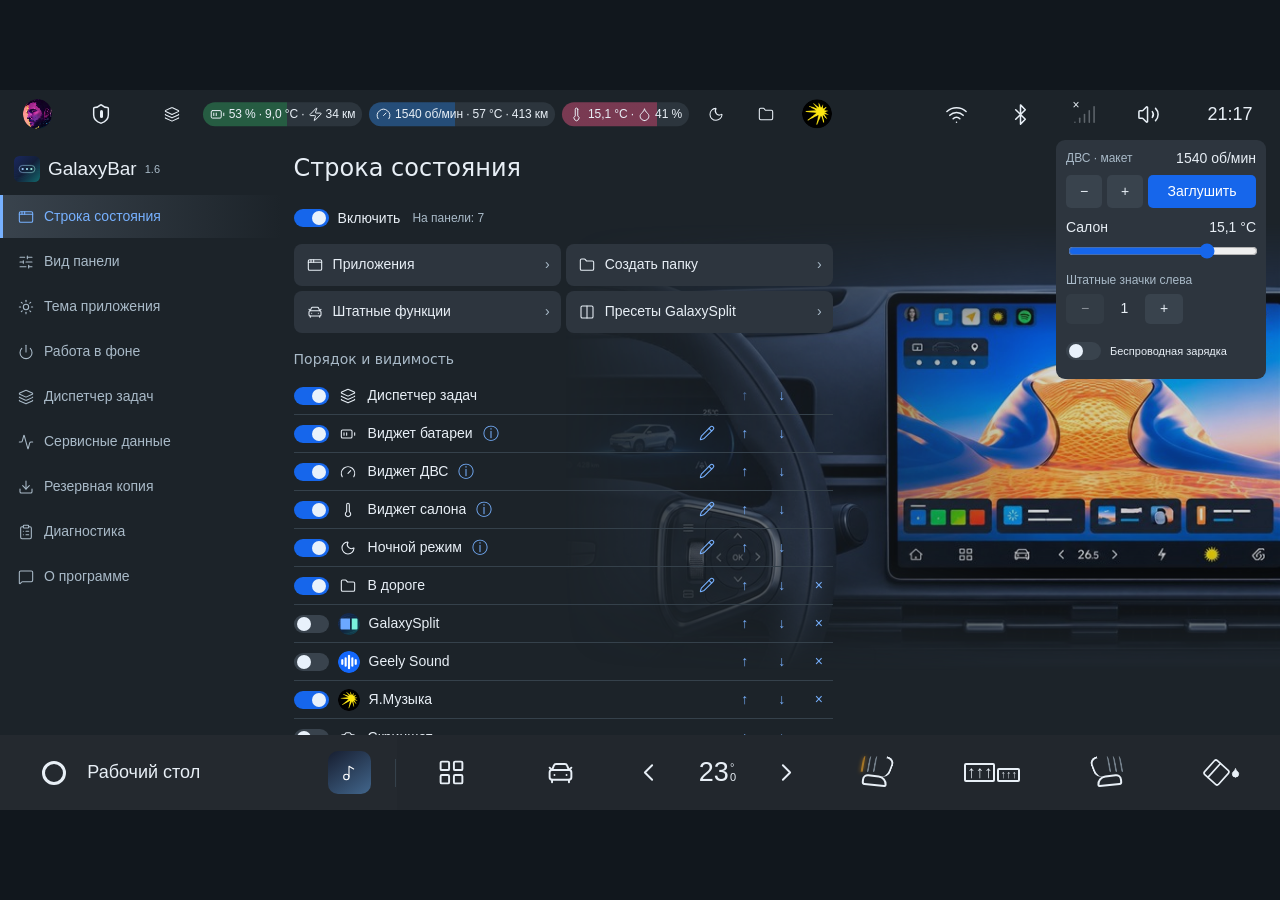
==== galaxybar/index.html @ 568e731e "Show missing permissions in the GalaxyBar demo" ====
<!doctype html>
<html lang="ru" data-visualize-standalone>
<head>
<meta charset="utf-8">
<meta name="viewport" content="width=device-width, initial-scale=1">
<meta name="referrer" content="no-referrer">
<meta http-equiv="Content-Security-Policy" content="default-src 'none'; script-src 'unsafe-inline' 'unsafe-eval' 'wasm-unsafe-eval' blob: data: https://cdnjs.cloudflare.com https://cdn.jsdelivr.net https://esm.sh https://fonts.bunny.net https://fonts.googleapis.com https://fonts.gstatic.com https://unpkg.com https://persistent.oaistatic.com/plugins/visualize/; style-src 'unsafe-inline' blob: data: https://cdnjs.cloudflare.com https://cdn.jsdelivr.net https://esm.sh https://fonts.bunny.net https://fonts.googleapis.com https://fonts.gstatic.com https://unpkg.com https://persistent.oaistatic.com/plugins/visualize/charts/; img-src blob: data: https://cdnjs.cloudflare.com https://cdn.jsdelivr.net https://esm.sh https://fonts.bunny.net https://fonts.googleapis.com https://fonts.gstatic.com https://unpkg.com; font-src blob: data: https://cdnjs.cloudflare.com https://cdn.jsdelivr.net https://esm.sh https://fonts.bunny.net https://fonts.googleapis.com https://fonts.gstatic.com https://unpkg.com; media-src blob: data: https://cdnjs.cloudflare.com https://cdn.jsdelivr.net https://esm.sh https://fonts.bunny.net https://fonts.googleapis.com https://fonts.gstatic.com https://unpkg.com; worker-src blob:; connect-src blob: data:; frame-src 'self'; object-src 'none'; base-uri 'none'; form-action 'none'">
<title>GalaxyBar — интерактивный макет</title>
<style>:root{color-scheme:light dark;background:light-dark(rgb(255 255 255), rgb(24 24 24))}html,body{margin:0}body{box-sizing:border-box;padding:1rem;background:inherit}iframe{display:block;width:100%;height:calc(100vh - 2rem);margin:0 auto;border:0}</style>


<style>
html,body{margin:0;width:100%;height:100%;overflow:hidden;background:#11171d}
body{padding:0}
#codex-visualization{position:absolute;top:50%;left:50%;margin:0;border:0;width:1280px;height:720px!important;transform-origin:center;transform:translate(-50%,-50%) scale(var(--gu-scale,1))}
</style>
<script>
(()=>{const fit=()=>{document.documentElement.style.setProperty('--gu-scale',Math.min(document.documentElement.clientWidth/1280,document.documentElement.clientHeight/720))};addEventListener('resize',fit);fit()})();
</script>
</head>
<body>
<iframe id="codex-visualization" sandbox="allow-scripts" referrerpolicy="no-referrer" title="GalaxyBar — интерактивный макет" data-srcdoc="&lt;!doctype html&gt;
&lt;html lang=&quot;en&quot; data-visualize-standalone&gt;
&lt;head&gt;
&lt;meta charset=&quot;utf-8&quot;&gt;
&lt;meta name=&quot;viewport&quot; content=&quot;width=device-width, initial-scale=1&quot;&gt;
&lt;meta name=&quot;referrer&quot; content=&quot;no-referrer&quot;&gt;
&lt;meta http-equiv=&quot;Content-Security-Policy&quot; content=&quot;default-src &#x27;none&#x27;; script-src &#x27;unsafe-inline&#x27; &#x27;unsafe-eval&#x27; &#x27;wasm-unsafe-eval&#x27; blob: data: https://cdnjs.cloudflare.com https://cdn.jsdelivr.net https://esm.sh https://fonts.bunny.net https://fonts.googleapis.com https://fonts.gstatic.com https://unpkg.com https://persistent.oaistatic.com/plugins/visualize/; style-src &#x27;unsafe-inline&#x27; blob: data: https://cdnjs.cloudflare.com https://cdn.jsdelivr.net https://esm.sh https://fonts.bunny.net https://fonts.googleapis.com https://fonts.gstatic.com https://unpkg.com https://persistent.oaistatic.com/plugins/visualize/charts/; img-src blob: data: https://cdnjs.cloudflare.com https://cdn.jsdelivr.net https://esm.sh https://fonts.bunny.net https://fonts.googleapis.com https://fonts.gstatic.com https://unpkg.com; font-src blob: data: https://cdnjs.cloudflare.com https://cdn.jsdelivr.net https://esm.sh https://fonts.bunny.net https://fonts.googleapis.com https://fonts.gstatic.com https://unpkg.com; media-src blob: data: https://cdnjs.cloudflare.com https://cdn.jsdelivr.net https://esm.sh https://fonts.bunny.net https://fonts.googleapis.com https://fonts.gstatic.com https://unpkg.com; worker-src blob:; connect-src blob: data:; frame-src &#x27;none&#x27;; object-src &#x27;none&#x27;; base-uri &#x27;none&#x27;; form-action &#x27;none&#x27;&quot;&gt;
&lt;title&gt;GalaxyBar — интерактивный макет&lt;/title&gt;
&lt;style&gt;:root {
  color-scheme: light dark;
  background-color: var(
    --background,
    var(--color-background-primary, light-dark(rgb(255 255 255), rgb(24 24 24)))
  ) !important;

  /* Agent-facing contract; keep in sync with SKILL.md. */
  --background: var(
    --color-background-primary,
    light-dark(rgb(255 255 255), rgb(24 24 24))
  );
  --foreground: var(
    --color-text-primary,
    light-dark(rgb(26 28 31), rgb(255 255 255))
  );
  --card: color-mix(in oklab, var(--foreground) 5%, var(--background));
  --card-foreground: var(
    --color-text-primary,
    light-dark(rgb(26 28 31), rgb(255 255 255))
  );
  --popover: var(
    --color-background-secondary,
    light-dark(rgb(255 255 255), rgb(45 45 45))
  );
  --popover-foreground: var(
    --color-text-primary,
    light-dark(rgb(26 28 31), rgb(255 255 255))
  );
  --primary: var(
    --color-text-info,
    light-dark(rgb(51 156 255), rgb(131 195 255))
  );
  --primary-foreground: var(
    --color-text-inverse,
    light-dark(rgb(255 255 255), rgb(13 13 13))
  );
  --secondary: var(
    --color-background-secondary,
    light-dark(rgb(255 255 255 / 96%), rgb(54 54 54 / 96%))
  );
  --secondary-foreground: var(
    --color-text-primary,
    light-dark(rgb(26 28 31), rgb(255 255 255))
  );
  --muted: color-mix(in srgb, var(--foreground) 10%, transparent);
  --muted-foreground: var(
    --color-text-secondary,
    light-dark(rgb(26 28 31 / 49.4%), rgb(255 255 255 / 49.8%))
  );
  --accent: var(
    --color-background-info,
    light-dark(rgb(229 242 255), rgb(13 39 63))
  );
  --accent-foreground: var(
    --color-text-info,
    light-dark(rgb(51 156 255), rgb(131 195 255))
  );
  --destructive: var(
    --color-text-warning,
    light-dark(rgb(226 85 7), rgb(255 133 73))
  );
  --border: var(
    --color-border-secondary,
    light-dark(rgb(26 28 31 / 8%), rgb(255 255 255 / 8.2%))
  );
  --input: var(
    --color-border-primary,
    light-dark(
      rgb(26 28 31 / 11.8%),
      color-mix(in oklab, rgb(0 0 0) 10%, transparent)
    )
  );
  --ring: var(
    --color-ring-primary,
    light-dark(rgb(51 156 255), rgb(131 195 255 / 76%))
  );
  --font-size-base: var(--font-text-md-size, 16px);
  --blue: light-dark(rgb(51 156 255), rgb(51 156 255));
  --orange: light-dark(rgb(226 85 7), rgb(251 106 34));
  --green: light-dark(rgb(0 162 64), rgb(64 201 119));
  --red: light-dark(rgb(224 46 42), rgb(255 103 100));
  --purple: light-dark(rgb(146 79 247), rgb(173 123 249));
  --yellow: light-dark(rgb(255 195 0), rgb(255 210 64));
  --viz-series-1: light-dark(rgb(51 156 255), rgb(131 195 255));
  --viz-series-2: light-dark(rgb(243 136 59), rgb(245 154 86));
  --viz-series-3: light-dark(rgb(93 201 119), rgb(116 213 139));
  --viz-series-4: light-dark(rgb(235 119 177), rgb(240 143 192));
  --viz-series-5: light-dark(rgb(155 121 236), rgb(170 145 239));
  --viz-series-6: light-dark(rgb(58 185 177), rgb(90 203 194));

  /* Internal implementation variables; not part of the agent contract. */
  --font-sans:
    -apple-system-body, ui-sans-serif, -apple-system, system-ui, &quot;Segoe UI&quot;,
    Helvetica, &quot;Apple Color Emoji&quot;, Arial, sans-serif, &quot;Segoe UI Emoji&quot;,
    &quot;Segoe UI Symbol&quot;;
  --font-mono:
    ui-monospace, SFMono-Regular, &quot;SF Mono&quot;, Menlo, Consolas, &quot;Liberation Mono&quot;,
    monospace;
  --font-size-normal: max(11px, var(--font-size-base));
  --font-size-tooltip: calc(var(--font-size-base) - 1px);
  --font-size-small: max(11px, calc(var(--font-size-base) - 2px));
  --font-size-h1: calc(var(--font-size-normal) * 1.7142857143);
  --font-size-h2: calc(var(--font-size-normal) * 1.4285714286);
  --font-size-h3: calc(var(--font-size-normal) * 1.2857142857);
  --font-weight-normal: 400;
  --font-weight-medium: 500;
  --icon-size: 16px;
  --line-height-normal: calc(var(--font-size-normal) * 1.5);
  --line-height-tooltip: calc(var(--font-size-tooltip) * 1.4285714286);
  --line-height-small: calc(var(--font-size-small) + 4px);
  --corner-shape: round;
  --radius: var(--border-radius-lg, 8px);
  --radius-sm: calc(var(--radius) * 0.5);
  --radius-md: calc(var(--radius) * 0.75);
  --radius-lg: var(--radius);
  --radius-2xl: calc(var(--radius) * 2);
  --radius-full: 9999px;
  --shadow-sm: 0 1px 2px -1px rgb(0 0 0 / 8%);
  --checkmark-image: url(&quot;data:image/svg+xml,%3Csvg xmlns=&#x27;http://www.w3.org/2000/svg&#x27; viewBox=&#x27;0 0 17 17&#x27;%3E%3Cpath d=&#x27;M12.8961 3.64101C13.1297 3.41418 13.4984 3.37523 13.7779 3.56581C14.0571 3.75635 14.1554 4.11331 14.0299 4.41347L13.9615 4.53847L7.71151 13.7045C7.59411 13.8767 7.4063 13.9877 7.19881 14.0072C6.99136 14.0267 6.78564 13.9533 6.63826 13.806L2.88826 10.056L2.79842 9.9457C2.6192 9.67407 2.64927 9.30496 2.88826 9.06581C3.12738 8.82669 3.49647 8.79676 3.76815 8.97597L3.8785 9.06581L7.03084 12.2182L12.8053 3.74941L12.8961 3.64101Z&#x27;/%3E%3C/svg%3E&quot;);

  /* Legacy aliases; not part of the current agent contract. */
  --viz-bg: transparent;
  --viz-panel: var(--card);
  --viz-border: var(--border);
  --viz-text: var(--foreground);
  --viz-muted: var(--muted-foreground);
  --viz-accent: var(--primary);
  --viz-accent-text: var(--primary-foreground);
  --viz-accent-bg: var(--accent);
  --viz-font-size: var(--font-size-base);
  --viz-warning: var(--destructive);
}

:root[data-theme=&quot;light&quot;] {
  color-scheme: light;
}

:root[data-theme=&quot;dark&quot;] {
  color-scheme: dark;
}

* {
  box-sizing: border-box;
}

html &gt; body {
  /* Preserve MCP aliases for older inline renderers without creating :root cycles. */
  --color-background-primary: var(
    --background,
    light-dark(rgb(255 255 255), rgb(24 24 24))
  );
  --color-text-primary: var(
    --foreground,
    light-dark(rgb(26 28 31), rgb(255 255 255))
  );
  --color-border-secondary: var(
    --border,
    light-dark(rgb(26 28 31 / 8%), rgb(255 255 255 / 8.2%))
  );

  margin: 0;
  padding: var(--visualize-paint-gutter, 0px);
  color: var(--foreground);
  background: transparent !important;
  font-family: var(--font-sans) !important;
  -webkit-font-smoothing: antialiased;
  font-size: var(--font-size-base);
  line-height: calc(var(--font-size-base) * 1.625);
  font-weight: var(--font-weight-normal);
}

.cursor-interaction {
  cursor: var(--cursor-interaction, pointer);
}

a {
  color: color-mix(in srgb, var(--viz-accent) 80%, var(--viz-text) 20%);
  cursor: var(--cursor-interaction, pointer);
  text-decoration: none;
  text-underline-offset: 2px;
  font-weight: inherit;
}

a:is(:hover, :focus-visible) {
  text-decoration-line: underline;
  text-decoration-style: dashed;
  text-decoration-thickness: 0.5px;
}

h1,
h2,
h3,
h4,
h5,
h6,
p {
  margin-block: 0;
}
p,
h1,
h2,
h3,
h4,
h5,
h6,
li,
.table {
  font-family: var(--font-sans);
}

h1 {
  font-size: calc(var(--font-size-base) * 1.5);
  line-height: 1.3333333333;
}

h2 {
  font-size: calc(var(--font-size-base) * 1.25);
  line-height: 1.4;
}
h3 {
  font-size: calc(var(--font-size-base) * 1.125);
  line-height: 1.5555555556;
}
h4 {
  font-size: var(--font-size-base);
  line-height: 1.5;
}
h5,
h6 {
  font-size: var(--font-size-base);
  line-height: calc(var(--font-size-base) * 1.625);
}

h1,
h2,
h3,
h4,
h5,
h6,
b,
strong,
th {
  font-weight: 600;
}

code:not(pre code) {
  display: inline;
  padding: 1px 6px;
  border-radius: var(--radius-sm);
  corner-shape: var(--corner-shape);
  background: var(--muted);
  font-family: var(--font-mono);
  font-size: 0.92em;
  overflow-wrap: anywhere;
  -webkit-box-decoration-break: clone;
  box-decoration-break: clone;
  word-break: break-word;
}
pre,
pre code {
  font-family: var(--font-mono);
  font-size: 12px;
  line-height: 20px;
}

.table-responsive {
  width: 100%;
  overflow-x: auto;
  scrollbar-width: thin;
}

.table {
  width: 100%;
  color: var(--foreground);
  font: inherit;
  text-align: start;
  border-collapse: separate;
  border-spacing: 0;
  font-size: calc(var(--font-size-base) * 0.875);
  line-height: calc(var(--font-size-base) * 1.625);
  font-family: var(--font-sans);
}

.table :is(th, td) {
  padding-block: 10px;
  padding-inline: 0 24px;
  overflow-wrap: anywhere;
  border-bottom: 1px solid var(--border);
  text-align: start;
  vertical-align: top;
  border-bottom-color: color-mix(in srgb, var(--foreground) 5%, transparent);
}
.table :is(th, td):not(:last-child) {
  padding-inline-end: calc(var(--font-size-base) * 1.5);
}

.table-responsive &gt; .table :is(th, td) {
  overflow-wrap: break-word;
}

.table :is(th, td):last-child {
  padding-inline-end: 0;
}

.table :is(caption, thead th) {
  font-weight: 600;
}

.table thead :is(th, td) {
  border-bottom-color: var(--border-strong, var(--input));
  padding-block: calc(var(--font-size-base) / 2);
  line-height: var(--font-size-base);
}

.table tbody tr:last-child :is(th, td) {
  border-bottom: 0;
}
.table tbody :is(th, td) {
  padding-block: calc(var(--font-size-base) * 0.625);
}

.table.table-sm :is(th, td) {
  padding-block: 8px;
}

.table.table-sm :is(th, td):not(:last-child) {
  padding-inline-end: 16px;
}

.table :is(.text-end, [align=&quot;right&quot;]) {
  text-align: end;
  font-variant-numeric: tabular-nums;
}

.table :is(.text-center, [align=&quot;center&quot;]) {
  text-align: center;
}

.table .text-nowrap {
  white-space: nowrap;
}

#widget {
  display: flex;
  flex-direction: column;
  gap: 12px;
  width: 100%;
  padding: 0;
  background: transparent !important;
}

.card {
  min-width: 0;
  padding: 12px;
  overflow: hidden;
  overflow-wrap: break-word;
  border-radius: var(--radius-2xl);
  corner-shape: var(--corner-shape);
  color: var(--card-foreground);
  background: var(--card);
}

.widget {
  min-width: 0;
  overflow: hidden;
  border: 0;
  border-radius: var(--radius-lg);
  corner-shape: var(--corner-shape);
  box-shadow: 0 0 0 0.5px var(--border-strong, var(--border));
  color: var(--foreground);
  background: var(--background);
}

#widget &gt; :not(.card, .widget, .progress) {
  width: 100% !important;
  max-width: none !important;
  margin: 0 !important;
  padding: 0 !important;
  border: 0 !important;
  border-radius: 0 !important;
  background: transparent !important;
  box-shadow: none !important;
}

.tooltip {
  position: fixed;
  z-index: 50;
  top: 0;
  left: 0;
  width: max-content;
  max-width: min(
    20rem,
    var(--tooltip-available-width, calc(100vw - 10px)),
    calc(100vw - 10px)
  );
  max-height: min(
    var(--tooltip-available-height, calc(100vh - 10px)),
    calc(100vh - 10px)
  );
  border: 1px solid var(--border);
  corner-shape: var(--corner-shape);
  overflow-wrap: break-word;
  white-space: normal;
  pointer-events: none;
  user-select: none;
  font-family: var(--font-sans);
  padding: 5px 12px;
  border-color: color-mix(
    in oklab,
    light-dark(var(--primary-foreground), var(--foreground)) 5%,
    transparent
  );
  border-radius: var(--radius-2xl);
  color: light-dark(var(--primary-foreground), var(--foreground));
  background: light-dark(var(--foreground), var(--popover));
  box-shadow: 0 8px 18px rgb(15 23 42 / 20%);
  letter-spacing: -0.15px;
  font-size: calc(var(--font-size-base) * 14 / 16);
  font-size: round(nearest, calc(var(--font-size-base) * 14 / 16), 1px);
  font-weight: 600;
  line-height: 18px;
  text-align: center;
}

.viz-grid {
  display: grid;
  grid-template-columns: repeat(auto-fit, minmax(max(180px, 24%), 1fr));
  gap: 10px;
}

.viz-stat {
  display: flex;
  flex-direction: column;
  gap: 2px;
}

.viz-stat-value {
  font-size: var(--font-size-h2);
  font-weight: var(--font-weight-medium);
  line-height: 1.25;
}

.viz-row {
  display: flex;
  flex-wrap: wrap;
  align-items: center;
  gap: 10px;
}

hr {
  width: 100%;
  height: 1px;
  margin-block: 6px;
  border: 0;
  background: var(--border);
}

.nav {
  display: flex;
  min-width: 0;
  align-items: center;
  gap: 4px;
}

.progress {
  display: flex;
  height: 8px;
  margin-block: calc((var(--line-height-normal, 1.5em) - 8px) / 2);
  overflow: hidden;
  border: 0;
  border-radius: var(--radius-full);
  background: var(--muted);
}

.progress-bar:only-child {
  border-radius: var(--radius-full);
}

.progress-bar {
  height: 100%;
  flex-shrink: 0;
  border: 0;
  background: var(--viz-series-1);
}

.viz-badge {
  display: inline-flex;
  align-items: center;
  padding: 4px 8px;
  border-radius: var(--radius-sm);
  color: color-mix(in srgb, var(--foreground) 40%, var(--muted-foreground));
  background: color-mix(in srgb, var(--foreground) 5%, transparent);
  font-family: var(--font-sans);
  font-size: calc(var(--font-size-base) * 14 / 16);
  font-size: round(nearest, calc(var(--font-size-base) * 14 / 16), 1px);
  font-weight: var(--font-weight-normal);
  line-height: 1;
}

small,
.text-small {
  font-size: var(--font-size-small);
  line-height: var(--line-height-small);
}

.text-muted {
  color: var(--muted-foreground);
}

.tabular-nums {
  font-variant-numeric: tabular-nums;
}

.sr-only {
  position: absolute;
  width: 1px;
  height: 1px;
  padding: 0;
  overflow: hidden;
  clip: rect(0, 0, 0, 0);
  white-space: nowrap;
  border: 0;
}

.viz-controls {
  display: flex;
  flex-wrap: wrap;
  align-items: center;
  gap: 8px;
}

.viz-controls &gt; .form-label {
  display: grid;
  min-width: min(100%, 260px);
  flex: 1 1 280px;
  grid-template-columns: minmax(0, 1fr) auto;
  align-items: baseline;
  gap: 2px 12px;
  margin-bottom: 0;
}

.viz-controls &gt; .form-label &gt; :is(.form-control, .form-range, .form-select) {
  grid-column: 1 / -1;
}

.btn,
.nav-link,
.form-check-input,
.form-control,
.form-range,
.form-select {
  font: inherit;
}

/* Match inline alignment without overriding a containing flex or grid layout. */
.btn,
.nav-link,
.form-control,
.form-select,
.form-range,
.form-check {
  vertical-align: middle;
}

.btn,
.nav-link {
  --btn-size: calc(12px + 2 * var(--control-spacing, 12px));
  appearance: button;
  display: inline-flex;
  inline-size: fit-content;
  max-inline-size: 100%;
  align-items: center;
  justify-content: center;
  gap: 4px;
  margin: 0;
  padding: 0 8px;
  -webkit-app-region: no-drag;
  border: 1px solid var(--input);
  corner-shape: var(--corner-shape);
  cursor: var(--cursor-interaction, pointer);
  text-align: center;
  text-decoration: none;
  white-space: nowrap;
  user-select: none;
  -webkit-font-smoothing: inherit;
  font-family: var(--font-sans);
  height: fit-content;
  min-height: var(--btn-size);
  padding-inline: var(--control-spacing, 12px);
  border-color: transparent;
  border-radius: var(--radius-full);
  color: var(--foreground);
  background: color-mix(in srgb, var(--foreground) 5%, transparent);
  font-size: calc(var(--font-size-base) * 14 / 16);
  font-size: round(nearest, calc(var(--font-size-base) * 14 / 16), 1px);
  font-weight: var(--font-weight-normal);
  line-height: 18px;
}

.btn {
  border-color: var(--border);
  color: var(--secondary-foreground);
  background: var(--secondary);
}

/* Codex Button size=&quot;compact&quot;; appearance stays with the button variant. */
.btn-sm {
  --btn-size: 24px;
  padding-inline: 8px;
  font-size: calc(var(--font-size-base) * 12 / 16);
  font-size: round(nearest, calc(var(--font-size-base) * 12 / 16), 1px);
  line-height: 16px;
}

.btn:is(.btn-block, .viz-tile) {
  inline-size: 100%;
}

.btn.viz-tile {
  min-width: 0;
  overflow-wrap: anywhere;
  white-space: normal;
}

a.btn {
  cursor: var(--cursor-interaction, pointer);
  text-decoration: none;
}

.btn:not(:disabled):hover {
  background: light-dark(
    color-mix(in srgb, var(--foreground) 5.5%, transparent),
    color-mix(in srgb, var(--foreground) 8%, transparent)
  );
}

.nav-link:not(:disabled):not([aria-disabled=&quot;true&quot;]):hover {
  background: color-mix(in srgb, var(--foreground) 10%, transparent);
}

.btn-primary {
  border-color: var(--border);
  color: var(--primary-foreground);
  background: var(--foreground);
  background-clip: border-box;
}

.btn-primary .text-muted {
  color: color-mix(in srgb, var(--primary-foreground) 50%, transparent);
}

.btn-primary:not(:disabled):hover {
  background: color-mix(in srgb, var(--foreground) 80%, transparent);
  background-clip: border-box;
}

.btn-ghost {
  border-color: transparent;
  color: var(--muted-foreground);
  background: transparent;
}

.btn-ghost:not(:disabled):hover {
  color: var(--muted-foreground);
  background: light-dark(
    color-mix(in srgb, var(--foreground) 5.5%, transparent),
    color-mix(in srgb, var(--foreground) 8%, transparent)
  );
}

.nav-pills .nav-link {
  min-width: 0;
  border-color: transparent;
  color: var(--muted-foreground);
  background: transparent;
}

.nav-justified .nav-link {
  flex: 1 1 0;
  overflow-wrap: anywhere;
  white-space: normal;
}

.nav-pills .nav-link.active {
  color: var(--foreground);
  background: var(--muted);
}

/* Shared preview chrome; product styles stay inside each variant. */
.viz-dotted-background {
  background-image: radial-gradient(
    circle,
    color-mix(in srgb, var(--foreground) 14%, transparent) 0.8px,
    transparent 0.8px
  );
  background-position: center;
  background-size: 16px 16px;
}

.viz-carousel {
  position: relative;
  min-width: 0;
}

.viz-carousel:has(&gt; .viz-carousel-controls) {
  min-height: calc(60px + var(--viz-carousel-picker-height, 0px));
  padding-bottom: 60px;
}

.viz-carousel &gt; [data-variant][hidden] {
  display: none !important;
}

.viz-carousel &gt; [data-variant] {
  isolation: isolate;
}

.viz-carousel-controls {
  --viz-carousel-hover: light-dark(
    color-mix(in srgb, var(--foreground) 5.4%, transparent),
    color-mix(in srgb, var(--foreground) 7.8%, transparent)
  );
  position: absolute;
  z-index: 2;
  bottom: 8px;
  left: 50%;
  display: flex;
  width: max-content;
  /* Leave room for the host&#x27;s design-controls launcher at the trailing edge. */
  max-width: calc(100% - 96px);
  align-items: center;
  gap: 0;
  padding: 0;
  border: 1px solid var(--border);
  border-radius: 16px;
  color: var(--foreground);
  background: var(--background);
  font-family: var(--font-sans);
  /* Match the settings dropdown chrome independently of the content font size. */
  font-size: 13px;
  font-weight: var(--font-weight-normal);
  line-height: 18px;
  transform: translateX(-50%);
  user-select: none;
}

/* Keep authored mockup button styles out of the shared carousel chrome. */
.viz-carousel-controls button,
.viz-carousel-picker &gt; summary {
  display: flex !important;
  height: auto !important;
  min-height: 30px;
  align-items: center !important;
  justify-content: center !important;
  gap: 4px;
  padding: 0 6px !important;
  -webkit-app-region: no-drag;
  border: 0 !important;
  border-radius: 14px !important;
  color: inherit !important;
  background: transparent !important;
  font: inherit !important;
  -webkit-tap-highlight-color: transparent;
}

.viz-carousel-controls &gt; button,
.viz-carousel-picker &gt; summary {
  position: relative;
  isolation: isolate;
}

.viz-carousel-controls &gt; button {
  --icon-size: 16px;
  width: 30px !important;
  padding: 0 !important;
}

.viz-carousel-picker &gt; summary {
  padding-inline: 12px !important;
}

.viz-carousel-controls .viz-carousel-caret {
  width: 14px;
  height: 14px;
  flex: none;
  margin: 0;
  color: inherit;
  transform: rotate(180deg);
}

.viz-carousel-controls &gt; button &gt; svg,
.viz-carousel-controls .viz-carousel-caret,
.viz-carousel-count {
  opacity: 0.5;
}

.viz-carousel-controls &gt; button::before,
.viz-carousel-picker &gt; summary::before {
  position: absolute;
  z-index: -1;
  inset: 3px;
  border-radius: 12px;
  content: &quot;&quot;;
  pointer-events: none;
}

.viz-carousel-controls &gt; button:hover::before,
.viz-carousel-picker &gt; summary:hover::before {
  background: var(--viz-carousel-hover);
}

.viz-carousel-controls &gt; button,
.viz-carousel-controls [data-lucide],
.viz-carousel-controls .lucide {
  flex-shrink: 0;
}

.viz-carousel-picker {
  min-width: 0;
}

.viz-carousel-picker &gt; summary {
  min-width: 0;
  list-style: none;
}

.viz-carousel-picker &gt; summary::-webkit-details-marker {
  display: none;
}

.viz-carousel-count {
  flex-shrink: 0;
  white-space: nowrap;
}

.viz-carousel-name {
  min-width: 0;
  overflow: hidden;
  text-overflow: ellipsis;
  white-space: nowrap;
}

.viz-carousel-options {
  position: absolute;
  right: 0;
  bottom: calc(100% + 4px);
  left: 0;
  display: flex;
  max-height: 240px;
  flex-direction: column;
  gap: 2px;
  overflow: auto;
  padding: 4px;
  border: 1px solid var(--border);
  border-radius: var(--radius-lg);
  background: var(--background);
  box-shadow: 0 4px 12px light-dark(rgb(0 0 0 / 6%), rgb(0 0 0 / 25%));
}

.viz-carousel-options &gt; button {
  border-radius: max(0px, calc(var(--radius-lg) - 5px)) !important;
  width: 100% !important;
  min-height: 28px;
  justify-content: flex-start !important;
  padding: 4px 8px !important;
  font-size: var(--font-size-small) !important;
  text-align: start;
  white-space: normal;
  overflow-wrap: anywhere;
}

.viz-carousel-options &gt; [aria-current=&quot;true&quot;],
.viz-carousel-options &gt; button:hover {
  background: var(--viz-carousel-hover) !important;
}

.btn:disabled,
.nav-link:disabled,
.nav-link[aria-disabled=&quot;true&quot;] {
  cursor: not-allowed;
  opacity: 0.4;
}

[data-lucide] {
  stroke-width: 1.6;
}

.form-label {
  display: block;
  margin-bottom: 6px;
  color: var(--foreground);
}

.form-control {
  display: block;
  width: 100%;
  padding: 0 8px;
  outline: none;
  border: 1px solid var(--input);
  corner-shape: var(--corner-shape);
  color: var(--foreground);
  font-family: var(--font-sans);
  height: calc(12px + 2 * var(--control-spacing, 12px));
  min-height: calc(12px + 2 * var(--control-spacing, 12px));
  padding-inline: calc(4px + var(--control-spacing, 12px) / 2);
  border-color: var(--input);
  border-radius: var(--radius-md);
  background: color-mix(in srgb, var(--popover) 96%, transparent);
  font-size: calc(var(--font-size-base) * 14 / 16);
  font-size: round(nearest, calc(var(--font-size-base) * 14 / 16), 1px);
  font-weight: var(--font-weight-normal);
  line-height: 1.4285714286;
}
.form-control:is(
  [type=&quot;file&quot;],
  [type=&quot;date&quot;],
  [type=&quot;datetime-local&quot;],
  [type=&quot;month&quot;],
  [type=&quot;week&quot;],
  [type=&quot;color&quot;]
) {
  height: calc(12px + 2 * var(--control-spacing, 12px));
  min-height: calc(12px + 2 * var(--control-spacing, 12px));
  line-height: 18px;
}
.form-control:is(
  [type=&quot;date&quot;],
  [type=&quot;datetime-local&quot;],
  [type=&quot;month&quot;],
  [type=&quot;week&quot;]
) {
  padding-inline: var(--control-spacing, 12px);
}

.form-control::placeholder {
  color: var(--muted-foreground);
}

.form-control[type=&quot;file&quot;] {
  overflow: hidden;
  cursor: var(--cursor-interaction, pointer);
  padding: 0;
}

.form-control[type=&quot;file&quot;]::file-selector-button {
  padding: 0 8px;
  border: 0;
  border-right: 1px solid var(--input);
  color: var(--secondary-foreground);
  background: var(--secondary);
  cursor: inherit;
  font: inherit;
  min-height: calc(10px + 2 * var(--control-spacing, 12px));
  padding-inline: var(--control-spacing, 12px);
  margin-inline-end: var(--control-spacing, 12px);
}

.form-control[type=&quot;file&quot;]:not(:disabled):hover::file-selector-button {
  background: color-mix(in srgb, var(--foreground) 6%, var(--secondary));
}

.form-control-color[type=&quot;color&quot;] {
  width: 40px;
  height: calc(12px + 2 * var(--control-spacing, 12px));
  padding: 3px;
  cursor: var(--cursor-interaction, pointer);
}

.form-control-color[type=&quot;color&quot;]::-webkit-color-swatch-wrapper {
  padding: 0;
}

.form-control-color[type=&quot;color&quot;]::-webkit-color-swatch {
  border: 0;
  border-radius: calc(var(--radius-lg) - 4px);
  corner-shape: var(--corner-shape);
}

textarea.form-control {
  height: auto;
  resize: vertical;
  min-height: 96px;
  padding: 8px 10px;
}

.form-control:focus-visible {
  border-color: var(--ring);
  box-shadow: none;
}
.form-control:disabled {
  color: var(--muted-foreground);
  background: color-mix(in srgb, var(--foreground) 5%, transparent);
  opacity: 1;
}
.form-control[aria-invalid=&quot;true&quot;] {
  border-color: var(--red);
  box-shadow: 0 0 0 2px color-mix(in srgb, var(--red) 20%, transparent);
}

.form-control:disabled,
.form-select:disabled {
  cursor: not-allowed;
}

.form-select {
  appearance: none;
  display: block;
  width: 100%;
  height: fit-content;
  min-height: calc(12px + 2 * var(--control-spacing, 12px));
  margin: 0;
  /* The secondary icon role is 14px at compact density and 16px at web density. */
  --icon-size: calc(10px + var(--control-spacing, 12px) / 2);
  /* Settings dropdowns retain a 12px inset and a 4px text-to-chevron gap. */
  padding: 0 calc(16px + var(--icon-size)) 0 12px;
  outline: none;
  border: 1px solid var(--border);
  border-radius: var(--radius-full);
  corner-shape: var(--corner-shape);
  color: var(--foreground);
  background-color: var(--secondary);
  background-image:
    linear-gradient(
      45deg,
      transparent calc(50% - 0.6px),
      var(--muted-foreground) calc(50% - 0.6px) calc(50% + 0.6px),
      transparent calc(50% + 0.6px)
    ),
    linear-gradient(
      135deg,
      transparent calc(50% - 0.6px),
      var(--muted-foreground) calc(50% - 0.6px) calc(50% + 0.6px),
      transparent calc(50% + 0.6px)
    );
  background-position:
    calc(100% - 12px - var(--icon-size) / 2) 50%,
    calc(100% - 12px - var(--icon-size) * 0.18) 50%;
  background-repeat: no-repeat;
  background-size: calc(var(--icon-size) * 0.32) calc(var(--icon-size) * 0.32);
  cursor: var(--cursor-interaction, default);
  font-size: calc(var(--font-size-base) * 14 / 16);
  font-size: round(nearest, calc(var(--font-size-base) * 14 / 16), 1px);
  font-weight: var(--font-weight-normal);
  line-height: 18px;
}

.form-select :is(option, optgroup) {
  color: var(--popover-foreground);
  background-color: var(--popover);
}

.form-select :is(option, optgroup):disabled {
  color: var(--muted-foreground);
}

.form-select:not(:disabled):hover {
  background-color: light-dark(
    color-mix(in srgb, var(--foreground) 5.5%, transparent),
    color-mix(in srgb, var(--foreground) 8%, transparent)
  );
}

.form-select:focus-visible {
  box-shadow: 0 0 0 2px var(--ring);
}
.form-select:disabled {
  opacity: 0.4;
}

.form-check {
  display: flex;
  min-height: calc(12px + 2 * var(--control-spacing, 12px));
  align-items: center;
  gap: 6px;
}

.form-check-input {
  appearance: none;
  width: 14px;
  height: 14px;
  flex: 0 0 auto;
  margin: 0;
  border: 1px solid var(--input);
  color: var(--primary-foreground);
  background-color: transparent;
  cursor: var(--cursor-interaction, default);
  transition:
    background-color 150ms,
    border-color 150ms,
    box-shadow 150ms;
}

.form-check:not(.form-switch) .form-check-input[type=&quot;checkbox&quot;] {
  corner-shape: round;
  box-shadow: var(--shadow-sm);
  position: relative;
  width: calc(10px + var(--control-spacing, 12px) / 2);
  height: calc(10px + var(--control-spacing, 12px) / 2);
  border-color: var(--border-strong, var(--input));
  border-radius: calc(var(--radius-sm) / 2);
  background-color: transparent;
  color: var(--foreground);
}

.form-check:not(.form-switch)
  .form-check-input:not(:disabled):not(:checked):hover {
  background-color: var(--card);
}

.form-check:not(.form-switch)
  .form-check-input[type=&quot;checkbox&quot;]:is(:checked, :indeterminate) {
  border-color: var(--border-strong, var(--input));
  background-color: color-mix(in srgb, var(--popover) 96%, transparent);
}

.form-check:not(.form-switch)
  .form-check-input[type=&quot;checkbox&quot;]:checked::before {
  display: block;
  width: 100%;
  height: 100%;
  background: var(--primary-foreground);
  content: &quot;&quot;;
  mask: var(--checkmark-image) center / 12px 12px no-repeat;
  background-color: var(--foreground);
}
.form-check:not(.form-switch)
  .form-check-input[type=&quot;checkbox&quot;]:indeterminate::before {
  position: absolute;
  inset: 0;
  display: block;
  width: 65%;
  height: 6.65%;
  margin: auto;
  border-radius: var(--radius-full);
  background: var(--foreground);
  mask: none;
  content: &quot;&quot;;
}

.form-check-input[type=&quot;radio&quot;] {
  border-radius: var(--radius-full);
  width: 16px;
  height: 16px;
  border: 0;
  box-shadow: inset 0 0 0 1px var(--input);
}

.form-check-input[type=&quot;radio&quot;]:checked {
  border: 0;
  background: radial-gradient(
    circle,
    var(--primary-foreground) 0 3px,
    var(--foreground) 3px
  );
  box-shadow: none;
}

.form-check:not(.form-switch) .form-check-input:focus-visible {
  outline: 2px solid var(--ring);
  outline-offset: 2px;
}
.form-check:not(.form-switch) .form-check-input[type=&quot;checkbox&quot;]:focus-visible {
  border-color: var(--ring);
  outline: none;
  box-shadow: 0 0 0 2px var(--ring);
}

.form-check:not(.form-switch) .form-check-input:disabled {
  cursor: not-allowed;
  pointer-events: none;
}

.form-check:not(.form-switch) .form-check-input:disabled + .form-check-label {
  cursor: not-allowed;
}
.form-check:not(.form-switch) .form-check-input[type=&quot;radio&quot;]:disabled,
.form-check:not(.form-switch)
  .form-check-input[type=&quot;radio&quot;]:disabled
  + .form-check-label {
  opacity: 0.5;
}

.form-switch .form-check-input:disabled,
.form-switch .form-check-input:disabled + .form-check-label {
  cursor: not-allowed;
  opacity: 0.6;
}

.form-check-label {
  color: var(--foreground);
  cursor: var(--cursor-interaction, default);
}

.form-switch .form-check-input {
  position: relative;
  width: 32px;
  height: 20px;
  border: 0;
  border-radius: var(--radius-full);
  background: var(--muted);
  box-shadow: none;
  transition: background-color 200ms cubic-bezier(0, 0, 0.2, 1);
}

.form-switch .form-check-input::before {
  position: absolute;
  top: 50%;
  left: 0;
  width: 16px;
  height: 16px;
  box-sizing: border-box;
  border: 1px solid light-dark(var(--primary-foreground), var(--foreground));
  border-radius: var(--radius-full);
  box-shadow: var(--shadow-sm);
  content: &quot;&quot;;
  transform: translate(2px, -50%);
  transition: transform 200ms cubic-bezier(0, 0, 0.2, 1);
  border-color: #fff;
  background: #fff;
}

.form-switch .form-check-input:checked {
  background: var(--blue);
}

.form-switch .form-check-input:checked::before {
  transform: translate(14px, -50%);
}

.form-switch .form-check-input:focus-visible {
  box-shadow: 0 0 0 2px var(--ring);
  outline: none;
}

.form-range {
  appearance: none;
  display: block;
  width: 100%;
  flex: 1;
  margin: 0;
  padding: 0;
  border: 0;
  accent-color: var(--primary);
  height: calc(12px + 2 * var(--control-spacing, 12px));
  min-height: calc(12px + 2 * var(--control-spacing, 12px));
  outline: none;
  border-radius: var(--radius-full);
  color: var(--foreground);
  background: transparent;
}

.form-range::-webkit-slider-runnable-track {
  background: var(--form-range-track, var(--border));
  height: 2px;
  border-radius: var(--radius-full);
}

.form-range::-webkit-slider-thumb {
  appearance: none;
  width: 20px;
  height: 20px;
  border: 1px solid var(--border);
  border-radius: var(--radius-full);
  margin-top: -9px;
  border-color: transparent;
  background: currentColor;
  box-shadow: var(--shadow-sm);
}

/* Outline the native track and thumb, preserving the larger input hit area. */
.form-range:focus-visible::-webkit-slider-runnable-track {
  outline: 2px auto Highlight;
  outline-color: -webkit-focus-ring-color;
}

.form-range::-moz-range-track {
  background: var(--form-range-track, var(--border));
  height: 2px;
  border-radius: var(--radius-full);
}

.form-range::-moz-range-thumb {
  width: 20px;
  height: 20px;
  border: 1px solid var(--border);
  border-radius: var(--radius-full);
  border-color: transparent;
  background: currentColor;
  box-shadow: var(--shadow-sm);
}

.form-range:focus-visible::-moz-range-thumb {
  outline: 2px solid Highlight;
  outline-offset: 2px;
}

.form-range:disabled {
  opacity: 1;
  cursor: default;
}

.btn:not(.btn-primary, .viz-tile):is(
  [aria-pressed=&quot;true&quot;],
  [aria-selected=&quot;true&quot;],
  .is-selected
) {
  border-color: transparent;
  color: var(--primary-foreground);
  background: var(--blue);
}

.btn.viz-tile:is([aria-pressed=&quot;true&quot;], [aria-selected=&quot;true&quot;], .is-selected) {
  border-color: var(--primary);
  box-shadow: inset 0 0 0 1px var(--primary);
}

.btn:focus-visible,
.nav-link:focus-visible {
  outline-offset: 2px;
  outline: none;
  box-shadow: 0 0 0 2px var(--ring);
}

.viz-carousel-controls :is(button, summary):focus-visible {
  outline: 2px solid var(--ring) !important;
  outline-offset: 2px !important;
}

/* Web recipes are the default, including on renderers without inline style queries. */
@supports (border-radius: if(style(--corner-shape: round): 1px; else: 2px)) {
  /* Match the host&#x27;s proportional text-sm scale at every text preference. */
  .tooltip,
  .viz-badge,
  .btn,
  .nav-link,
  .form-control,
  .form-select {
    font-size: if(
      style(--corner-shape: round): round(
          nearest,
          calc(var(--font-size-base) * 14 / 16),
          1px
        );
        else: round(nearest, calc(var(--font-size-base) * 13 / 14), 1px)
    );
  }

  .btn-sm {
    font-size: if(
      style(--corner-shape: round): round(
          nearest,
          calc(var(--font-size-base) * 12 / 16),
          1px
        );
        else: round(nearest, calc(var(--font-size-base) * 12 / 14), 1px)
    );
  }

  .btn,
  .nav-link,
  .form-select {
    border-radius: if(
      style(--corner-shape: round): var(--radius-full); else: var(--radius-lg)
    );
  }

  .form-check:not(.form-switch) .form-check-input[type=&quot;checkbox&quot;] {
    border-radius: if(
      style(--corner-shape: round): calc(var(--radius-sm) / 2);
        else: calc(var(--radius-lg) * 0.4)
    );
  }

  .tooltip {
    font-weight: if(
      style(--corner-shape: round): 600; else: var(--font-weight-normal)
    );
  }
}

@media (pointer: coarse) {
  .viz-carousel:has(&gt; .viz-carousel-controls) {
    min-height: calc(76px + var(--viz-carousel-picker-height, 0px));
    padding-bottom: 76px;
  }

  .btn,
  .nav-link,
  .viz-carousel-controls button,
  .viz-carousel-picker &gt; summary,
  .form-control,
  .form-select {
    --btn-size: 44px;
    min-width: 44px;
    min-height: 44px;
  }

  /* Keep small-screen WebKit from zooming when a text field receives focus. */
  .form-control,
  .form-select {
    font-size: max(16px, calc(var(--font-size-base) * 14 / 16));
    font-size: max(
      16px,
      round(nearest, calc(var(--font-size-base) * 14 / 16), 1px)
    );
  }
  .form-control:is(
    [type=&quot;file&quot;],
    [type=&quot;date&quot;],
    [type=&quot;datetime-local&quot;],
    [type=&quot;month&quot;],
    [type=&quot;week&quot;],
    [type=&quot;time&quot;],
    [type=&quot;color&quot;]
  ) {
    height: 44px;
    min-height: 44px;
    font-size: max(16px, calc(var(--font-size-base) * 14 / 16));
    font-size: max(
      16px,
      round(nearest, calc(var(--font-size-base) * 14 / 16), 1px)
    );
  }

  .form-control[type=&quot;file&quot;]::file-selector-button {
    min-width: 44px;
    min-height: 44px;
  }

  .form-control-color[type=&quot;color&quot;] {
    width: 44px;
    height: 44px;
  }

  .form-control:is(
    [type=&quot;date&quot;],
    [type=&quot;datetime-local&quot;],
    [type=&quot;month&quot;],
    [type=&quot;time&quot;],
    [type=&quot;week&quot;]
  ) {
    min-width: 0;
    max-width: 100%;
    padding-block: 8px;
  }

  .form-check {
    min-height: 44px;
    padding-inline: 15px;
  }

  .form-check-input {
    position: relative;
  }

  .form-check-input::after {
    position: absolute;
    top: 50%;
    left: 50%;
    width: 44px;
    height: 44px;
    content: &quot;&quot;;
    transform: translate(-50%, -50%);
  }

  .form-check-label {
    display: inline-flex;
    min-width: 44px;
    min-height: 44px;
    align-items: center;
  }

  .form-range {
    height: 44px;
    touch-action: pan-y;
  }
}

svg {
  display: block;
  max-width: 100%;
  height: auto;
}

#widget &gt; svg {
  width: 100%;
}

/* Model-authored chart rules can otherwise stretch icons after these styles load. */
svg.lucide {
  display: block;
  width: var(--icon-size) !important;
  height: var(--icon-size) !important;
  flex: none;
  margin: 0 !important;
  stroke-width: 1.6;
}

.text-warning,
.text-destructive {
  color: var(--destructive);
}

html&gt;body{padding:0}&lt;/style&gt;
&lt;/head&gt;
&lt;body&gt;
&lt;script type=&quot;application/json&quot; id=&quot;codex-visualization-widget-state&quot;&gt;__CODEX_VISUALIZATION_WIDGET_STATE__&lt;/script&gt;
&lt;script&gt;(() =&gt; {
  const root = document.documentElement;
  const mediaQuery = globalThis.matchMedia(&quot;(prefers-color-scheme: dark)&quot;);
  const apply = Reflect.apply;
  const isArray = Array.isArray;
  const hasOwn = Object.hasOwn;
  const parentWindow = globalThis.parent;
  const stringify = JSON.stringify;
  const parse = JSON.parse;
  const encode = TextEncoder.prototype.encode.bind(new TextEncoder());
  const initialStateElement = document.getElementById(
    &quot;codex-visualization-widget-state&quot;,
  );
  const initialGlobals = parse(initialStateElement?.textContent ?? &quot;{}&quot;);
  initialStateElement?.remove();
  /** @type {Record&lt;string, unknown&gt; | null} */
  let state = initialGlobals.widgetState ?? null;
  const statePersistence = initialGlobals.statePersistence ?? &quot;none&quot;;
  let nextStateRequestId = 0;
  /** @type {Map&lt;number, { resolve: () =&gt; void; reject: (error: Error) =&gt; void; timeout: ReturnType&lt;typeof globalThis.setTimeout&gt;; serializedState: string }&gt;} */
  const pendingStateWrites = new Map();
  const persistenceError = () =&gt;
    Object.assign(
      new Error(&quot;The host could not persist the widget state update&quot;),
      {
        code: -32000,
        data: { code: &quot;widget_state_persistence_failed&quot;, retryable: false },
      },
    );
  /**
   * @param {object} prototype
   * @param {string} property
   */
  const getPrototypeGetter = (prototype, property) =&gt; {
    // oxlint-disable-next-line typescript/unbound-method -- invoked through captured Reflect.apply
    const getter = Object.getOwnPropertyDescriptor(prototype, property)?.get;
    if (getter == null) {
      throw new Error(`Missing ${property} getter`);
    }
    return getter;
  };
  const getMessageData = getPrototypeGetter(MessageEvent.prototype, &quot;data&quot;);
  const getMessagePorts = getPrototypeGetter(MessageEvent.prototype, &quot;ports&quot;);
  const getMessageSource = getPrototypeGetter(MessageEvent.prototype, &quot;source&quot;);
  // oxlint-disable-next-line typescript/unbound-method -- captured before the untrusted fragment runs
  const addHostMessageListener = MessagePort.prototype.addEventListener;
  // oxlint-disable-next-line typescript/unbound-method -- captured before the untrusted fragment runs
  const postHostMessage = MessagePort.prototype.postMessage;
  // oxlint-disable-next-line typescript/unbound-method -- captured before the untrusted fragment runs
  const startHostPort = MessagePort.prototype.start;
  // oxlint-disable-next-line typescript/unbound-method -- captured before the untrusted fragment runs
  const stopMessagePropagation = Event.prototype.stopImmediatePropagation;
  /** @type {MessagePort | null} */
  let hostPort = null;
  const postToHost = (type, payload) =&gt; {
    if (hostPort != null) {
      apply(postHostMessage, hostPort, [{ type, ...payload }]);
    }
  };
  const openExternal = ({ href }) =&gt; {
    if (globalThis.navigator.userActivation?.isActive === true) {
      postToHost(&quot;open-external&quot;, { href });
    }
  };
  const sendFollowUpMessage = ({ context, prompt, title }) =&gt; {
    if (globalThis.navigator.userActivation?.isActive === true) {
      postToHost(&quot;follow-up&quot;, { context, prompt, title });
    }
    return Promise.resolve();
  };
  /**
   * @param {Record&lt;string, unknown&gt; | ((previous: Record&lt;string, unknown&gt; | null) =&gt; Record&lt;string, unknown&gt;)} next
   * @returns {Promise&lt;void&gt;}
   */
  const setWidgetState = async (next) =&gt; {
    const nextState = typeof next === &quot;function&quot; ? next(state) : next;
    if (
      nextState == null ||
      typeof nextState !== &quot;object&quot; ||
      isArray(nextState)
    ) {
      throw new TypeError(&quot;Widget state must be a JSON object&quot;);
    }
    const inputState = stringify(
      nextState,
      (_key, /** @type {unknown} */ value) =&gt; {
        if (
          typeof value === &quot;undefined&quot; ||
          typeof value === &quot;function&quot; ||
          typeof value === &quot;symbol&quot; ||
          (typeof value === &quot;number&quot; &amp;&amp; !Number.isFinite(value))
        ) {
          throw new TypeError(&quot;Widget state must be a JSON object&quot;);
        }
        return value;
      },
    );
    const parsedState = parse(inputState);
    if (
      parsedState == null ||
      typeof parsedState !== &quot;object&quot; ||
      isArray(parsedState)
    ) {
      throw new TypeError(&quot;Widget state must be a JSON object&quot;);
    }
    const storedState = {
      modelContent: null,
      privateContent: null,
      ...parsedState,
    };
    const serializedState = stringify(storedState);
    if (encode(serializedState).length &gt; 16 * 1024) {
      throw new TypeError(
        &quot;Widget state must be a JSON object of at most 16 KiB&quot;,
      );
    }
    if (
      hasOwn(storedState, &quot;imageIds&quot;) &amp;&amp;
      (!isArray(storedState.imageIds) ||
        storedState.imageIds.some(
          (/** @type {unknown} */ id) =&gt; typeof id !== &quot;string&quot;,
        ))
    ) {
      throw new TypeError(&quot;Widget state imageIds must be an array of strings&quot;);
    }
    if (storedState.imageIds?.length &gt; 0) {
      throw Object.assign(
        new TypeError(&quot;Visualization state does not support image attachments&quot;),
        { code: -32602, data: { code: &quot;images_unsupported&quot; } },
      );
    }
    state = storedState;
    globalThis.openai.widgetState = state;
    globalThis.dispatchEvent(
      new CustomEvent(&quot;openai:set_globals&quot;, {
        detail: { globals: { widgetState: state } },
      }),
    );
    if (statePersistence === &quot;none&quot;) {
      throw persistenceError();
    }
    const id = ++nextStateRequestId;
    return new Promise((resolve, reject) =&gt; {
      const timeout = globalThis.setTimeout(() =&gt; {
        pendingStateWrites.delete(id);
        reject(persistenceError());
      }, 30_000);
      pendingStateWrites.set(id, { resolve, reject, timeout, serializedState });
      postToHost(&quot;widget-state-write&quot;, { id, state: serializedState });
    });
  };
  const bindingElement = document.getElementById(&quot;codex-visualization-bindings&quot;);
  const mockElement = document.getElementById(&quot;codex-connector-mocks&quot;);
  const fileElement = document.getElementById(&quot;codex-preview-files&quot;);
  const connectorGlobals = {};
  if (bindingElement != null || mockElement != null || fileElement != null) {
    const bindings = parse(bindingElement?.textContent ?? &quot;{}&quot;);
    bindingElement?.remove();
    const values = new Map();
    for (const [name, binding] of Object.entries(bindings)) {
      if (binding.type === &quot;json&quot;) values.set(name, structuredClone(binding.value));
    }
    const pending = [bindings];
    while (pending.length) {
      const object = pending.pop();
      Object.freeze(object);
      for (const child of Object.values(object)) {
        if (child !== null &amp;&amp; typeof child === &quot;object&quot;) pending.push(child);
      }
    }
    const updates = [];
    if (mockElement != null) {
      const mocks = Object.entries(parse(mockElement.textContent));
      mockElement.remove();
      for (const [name, value] of mocks) {
        values.set(name, value);
        updates.push({ name, revision: 1, state: &quot;ready&quot;, value: { type: &quot;json&quot;, value } });
      }
    }
    if (fileElement != null) {
      const files = parse(fileElement.textContent);
      fileElement.remove();
      const blobs = new Map();
      const urls = [];
      for (const [name, binding] of Object.entries(bindings)) {
        if (binding.type !== &quot;file&quot; || !hasOwn(files, binding.path)) continue;
        const file = files[binding.path];
        let blob = blobs.get(binding.path);
        if (blob == null) {
          const bytes = Uint8Array.fromBase64?.(file.base64) ??
            Uint8Array.from(atob(file.base64), (char) =&gt; char.charCodeAt(0));
          blob = new Blob([bytes], { type: file.mimeType });
          blobs.set(binding.path, blob);
        }
        const url = URL.createObjectURL(blob);
        urls.push(url);
        values.set(name, { name: file.name, blob, url });
        updates.push({ name, revision: 1, state: &quot;ready&quot;, value: { type: &quot;file&quot;, ...file } });
      }
      globalThis.addEventListener(&quot;pagehide&quot;, (event) =&gt; {
        // A persisted pagehide can restore this same document and its subscriptions.
        if (event.persisted) return;
        for (const url of urls) URL.revokeObjectURL(url);
        urls.length = 0;
      });
    }
    if (mockElement != null || fileElement != null) connectorGlobals.visualizationData = { updates };
    connectorGlobals.visualization = {
      get bindings() {
        return bindings;
      },
      /** @param {string} name @param {(value: unknown) =&gt; void} callback */
      onData(name, callback) {
        if (typeof callback !== &quot;function&quot;) {
          throw new TypeError(&quot;onData requires a callback&quot;);
        }
        try {
          callback(values.get(name));
        } catch (error) {
          // oxlint-disable-next-line no-console -- Keep authored callback failures local.
          console.error(&quot;Live visualization data callback failed&quot;, error);
        }
        // A static preview delivers the current value once per subscription.
        return () =&gt; {};
      },
    };
  }
  const syncTheme = () =&gt; {
    const theme = mediaQuery.matches ? &quot;dark&quot; : &quot;light&quot;;
    root.dataset.theme = theme;
    globalThis.openai = {
      ...globalThis.openai,
      ...connectorGlobals,
      openExternal,
      sendFollowUpMessage,
      setWidgetState,
      theme,
      visualizationStyleVariables: {},
      visualizationTheme: theme,
      widgetState: state,
      statePersistence,
      stateModelContext: &quot;none&quot;,
    };
    globalThis.dispatchEvent(
      new CustomEvent(&quot;openai:set_globals&quot;, {
        detail: { globals: globalThis.openai },
      }),
    );
  };
  const sendHeight = () =&gt; {
    postToHost(&quot;height&quot;, {
      height: Math.ceil(
        Math.max(
          document.body.scrollHeight,
          document.body.getBoundingClientRect().height,
        ),
      ),
    });
  };

  globalThis.addEventListener(
    &quot;message&quot;,
    (event) =&gt; {
      const data = apply(getMessageData, event, []);
      const ports = apply(getMessagePorts, event, []);
      const source = apply(getMessageSource, event, []);
      if (
        hostPort != null ||
        source !== parentWindow ||
        typeof data !== &quot;object&quot; ||
        data?.type !== &quot;codex-visualization-initialize&quot; ||
        !isArray(ports) ||
        ports.length !== 1
      ) {
        return;
      }
      apply(stopMessagePropagation, event, []);
      const nextHostPort = ports[0];
      try {
        apply(addHostMessageListener, nextHostPort, [
          &quot;message&quot;,
          (event) =&gt; {
            const data = apply(getMessageData, event, []);
            if (typeof data === &quot;object&quot; &amp;&amp; data?.type === &quot;measure&quot;) {
              sendHeight();
            } else if (
              typeof data === &quot;object&quot; &amp;&amp;
              data?.type === &quot;widget-state-result&quot;
            ) {
              /** @type {unknown} */
              const id = data.id;
              if (typeof id !== &quot;number&quot;) {
                return;
              }
              const pending = pendingStateWrites.get(id);
              if (pending != null) {
                pendingStateWrites.delete(id);
                globalThis.clearTimeout(pending.timeout);
                if (data.ok === true) {
                  pending.resolve();
                } else {
                  pending.reject(persistenceError());
                }
              }
            }
          },
        ]);
        apply(startHostPort, nextHostPort, []);
      } catch {
        return;
      }
      hostPort = nextHostPort;
      for (const [id, { serializedState }] of pendingStateWrites) {
        postToHost(&quot;widget-state-write&quot;, { id, state: serializedState });
      }
      sendHeight();
    },
    { capture: true },
  );
  document.currentScript?.remove();
  mediaQuery.addEventListener(&quot;change&quot;, syncTheme);
  globalThis.addEventListener(&quot;click&quot;, (event) =&gt; {
    if (event.defaultPrevented) {
      return;
    }
    let element = null;
    if (event.target instanceof globalThis.Element) {
      element = event.target;
    } else if (event.target instanceof globalThis.Node) {
      element = event.target.parentElement;
    }
    const link = element?.closest(&quot;a[href]&quot;);
    const href = link?.getAttribute(&quot;href&quot;);
    if (href == null) {
      return;
    }
    if (href.startsWith(&quot;#&quot;)) {
      let id;
      try {
        id = decodeURIComponent(href.slice(1));
      } catch {
        return;
      }
      const target = id.length === 0 ? root : document.getElementById(id);
      if (
        target == null ||
        globalThis.navigator.userActivation?.isActive !== true
      ) {
        return;
      }
      event.preventDefault();
      postToHost(&quot;scroll-to&quot;, {
        top: target.getBoundingClientRect().top + globalThis.scrollY,
      });
      return;
    }
    event.preventDefault();
    openExternal({ href });
  });
  new ResizeObserver(sendHeight).observe(document.body);
  syncTheme();
})();
&lt;/script&gt;
&lt;div id=&quot;galaxybar-cabin-viewport&quot;&gt;
&lt;div id=&quot;galaxybar-app-demo&quot; data-theme=&quot;dark&quot; aria-label=&quot;Макет приложения GalaxyBar&quot;&gt;
  &lt;div class=&quot;gb-top&quot;&gt;
    &lt;img class=&quot;gb-avatar&quot; src=&quot;[data-uri]&quot; alt=&quot;&quot;&gt;
    &lt;span class=&quot;gb-wireless&quot; role=&quot;img&quot; aria-label=&quot;Беспроводная зарядка&quot;&gt;&lt;span&gt;&lt;/span&gt;&lt;i data-lucide=&quot;zap&quot;&gt;&lt;/i&gt;&lt;/span&gt;
    &lt;span class=&quot;gb-shield&quot; role=&quot;img&quot; aria-label=&quot;Безопасность&quot;&gt;&lt;i data-lucide=&quot;shield&quot;&gt;&lt;/i&gt;&lt;/span&gt;
    &lt;div class=&quot;gb-shortcuts&quot; aria-label=&quot;Ярлыки в верхней строке&quot;&gt;&lt;/div&gt;
    &lt;div class=&quot;gb-system&quot;&gt;
      &lt;span role=&quot;img&quot; aria-label=&quot;Wi-Fi&quot;&gt;&lt;i data-lucide=&quot;wifi&quot;&gt;&lt;/i&gt;&lt;/span&gt;
      &lt;span role=&quot;img&quot; aria-label=&quot;Bluetooth&quot;&gt;&lt;i data-lucide=&quot;bluetooth&quot;&gt;&lt;/i&gt;&lt;/span&gt;
      &lt;span class=&quot;gb-no-signal&quot; role=&quot;img&quot; aria-label=&quot;Нет сотовой сети&quot;&gt;&lt;i data-lucide=&quot;signal&quot;&gt;&lt;/i&gt;&lt;/span&gt;
      &lt;span role=&quot;img&quot; aria-label=&quot;Громкость&quot;&gt;&lt;i data-lucide=&quot;volume-2&quot;&gt;&lt;/i&gt;&lt;/span&gt;
      &lt;time datetime=&quot;21:17&quot;&gt;21:17&lt;/time&gt;
    &lt;/div&gt;
  &lt;/div&gt;
  &lt;section class=&quot;gb-test-drive&quot; aria-label=&quot;Симуляция двигателя&quot;&gt;
    &lt;div class=&quot;gb-test-head&quot;&gt;&lt;small&gt;ДВС · макет&lt;/small&gt;&lt;span data-rpm&gt;1536 об/мин&lt;/span&gt;&lt;/div&gt;
    &lt;div class=&quot;gb-test-actions&quot;&gt;
      &lt;button type=&quot;button&quot; data-action=&quot;demoRpm:down&quot; aria-label=&quot;Уменьшить обороты ДВС&quot;&gt;−&lt;/button&gt;
      &lt;button type=&quot;button&quot; data-action=&quot;demoRpm:up&quot; aria-label=&quot;Увеличить обороты ДВС&quot;&gt;+&lt;/button&gt;
      &lt;button type=&quot;button&quot; data-action=&quot;demoEngine&quot;&gt;Заглушить&lt;/button&gt;
    &lt;/div&gt;
    &lt;label class=&quot;gb-demo-cabin&quot;&gt;Салон &lt;output data-demo-cabin-value&gt;15,1 °C&lt;/output&gt;
      &lt;input type=&quot;range&quot; min=&quot;-30&quot; max=&quot;30&quot; step=&quot;0.1&quot; value=&quot;15.1&quot; data-demo-cabin aria-label=&quot;Температура салона в макете&quot;&gt;
    &lt;/label&gt;
    &lt;div class=&quot;gb-native-demo&quot;&gt;&lt;small&gt;Штатные значки слева&lt;/small&gt;&lt;div&gt;
      &lt;button type=&quot;button&quot; data-action=&quot;demoNative:down&quot; aria-label=&quot;Убрать штатный значок&quot;&gt;−&lt;/button&gt;
      &lt;output data-native-count&gt;1&lt;/output&gt;
      &lt;button type=&quot;button&quot; data-action=&quot;demoNative:up&quot; aria-label=&quot;Добавить штатный значок&quot;&gt;+&lt;/button&gt;
    &lt;/div&gt;&lt;/div&gt;
    &lt;label class=&quot;gb-switch gb-demo-wireless&quot;&gt;&lt;input type=&quot;checkbox&quot; data-demo-wireless&gt;&lt;span&gt;Беспроводная зарядка&lt;/span&gt;&lt;/label&gt;
  &lt;/section&gt;
  &lt;div class=&quot;gb-layout&quot;&gt;
    &lt;aside&gt;
      &lt;div class=&quot;gb-brand&quot;&gt;&lt;img src=&quot;[data-uri]&quot; alt=&quot;&quot;&gt;GalaxyBar &lt;small class=&quot;gb-version&quot;&gt;1.6&lt;/small&gt;&lt;/div&gt;
      &lt;nav aria-label=&quot;Настройки GalaxyBar&quot;&gt;&lt;/nav&gt;
    &lt;/aside&gt;
    &lt;main aria-label=&quot;Настройки&quot;&gt;&lt;/main&gt;
  &lt;/div&gt;
  &lt;div class=&quot;gb-dock&quot; aria-hidden=&quot;true&quot;&gt;
    &lt;div class=&quot;gb-home&quot;&gt;
      &lt;span class=&quot;gb-home-ring&quot;&gt;&lt;/span&gt;&lt;span&gt;Рабочий стол&lt;/span&gt;
      &lt;span class=&quot;gb-now-playing&quot;&gt;&lt;i data-lucide=&quot;music-2&quot;&gt;&lt;/i&gt;&lt;/span&gt;
    &lt;/div&gt;
    &lt;span class=&quot;gb-dock-icon&quot;&gt;&lt;i data-lucide=&quot;layout-grid&quot;&gt;&lt;/i&gt;&lt;/span&gt;
    &lt;span class=&quot;gb-dock-icon&quot;&gt;&lt;i data-lucide=&quot;car-front&quot;&gt;&lt;/i&gt;&lt;/span&gt;
    &lt;span class=&quot;gb-dock-climate&quot;&gt;&lt;i data-lucide=&quot;chevron-left&quot;&gt;&lt;/i&gt;&lt;span&gt;23&lt;span class=&quot;gb-degrees&quot;&gt;°&lt;br&gt;0&lt;/span&gt;&lt;/span&gt;&lt;i data-lucide=&quot;chevron-right&quot;&gt;&lt;/i&gt;&lt;/span&gt;
    &lt;span class=&quot;gb-dock-seat gb-dock-driver&quot;&gt;&lt;span class=&quot;gb-seat-waves&quot;&gt;&lt;i&gt;&lt;/i&gt;&lt;i&gt;&lt;/i&gt;&lt;i&gt;&lt;/i&gt;&lt;/span&gt;&lt;span class=&quot;gb-seat-profile&quot;&gt;&lt;/span&gt;&lt;/span&gt;
    &lt;span class=&quot;gb-dock-demister&quot;&gt;&lt;span&gt;↑↑↑&lt;/span&gt;&lt;span&gt;↑↑↑&lt;/span&gt;&lt;/span&gt;
    &lt;span class=&quot;gb-dock-seat gb-dock-passenger&quot;&gt;&lt;span class=&quot;gb-seat-waves&quot;&gt;&lt;i&gt;&lt;/i&gt;&lt;i&gt;&lt;/i&gt;&lt;i&gt;&lt;/i&gt;&lt;/span&gt;&lt;span class=&quot;gb-seat-profile&quot;&gt;&lt;/span&gt;&lt;/span&gt;
    &lt;span class=&quot;gb-dock-wash&quot;&gt;&lt;i data-lucide=&quot;panel-top&quot;&gt;&lt;/i&gt;&lt;i data-lucide=&quot;droplet&quot;&gt;&lt;/i&gt;&lt;/span&gt;
  &lt;/div&gt;
  &lt;div class=&quot;gb-pop&quot; hidden&gt;&lt;/div&gt;
  &lt;dialog class=&quot;gb-dialog&quot;&gt;&lt;/dialog&gt;
  &lt;div class=&quot;gb-toast&quot; role=&quot;status&quot; hidden&gt;&lt;/div&gt;
  &lt;div class=&quot;gb-night&quot; role=&quot;dialog&quot; aria-modal=&quot;true&quot; aria-label=&quot;Ночной режим&quot; hidden&gt;
&lt;section id=&quot;galaxybar-night-concept&quot; aria-label=&quot;Ночной экран GalaxyBar. Предварительный дизайн с тестовыми показаниями&quot;&gt;
  &lt;div class=&quot;nc-screen&quot;&gt;
    &lt;canvas class=&quot;nc-dials&quot; role=&quot;img&quot; aria-label=&quot;Скорость 72 километра в час, обороты двигателя 1540 в минуту&quot;&gt;&lt;/canvas&gt;
    &lt;div class=&quot;nc-values&quot; aria-hidden=&quot;true&quot;&gt;
      &lt;div class=&quot;nc-speed&quot;&gt;&lt;strong data-speed&gt;72&lt;/strong&gt;&lt;span&gt;км/ч&lt;/span&gt;&lt;/div&gt;
      &lt;div class=&quot;nc-rpm&quot;&gt;&lt;small data-right-label&gt;Обороты ДВС&lt;/small&gt;&lt;strong data-nc-reading&gt;1540&lt;/strong&gt;&lt;span data-right-unit&gt;об/мин&lt;/span&gt;&lt;/div&gt;
    &lt;/div&gt;
    &lt;div class=&quot;nc-music&quot;&gt;&lt;i data-lucide=&quot;music-2&quot; aria-hidden=&quot;true&quot;&gt;&lt;/i&gt;&lt;div&gt;&lt;strong&gt;Электричка&lt;/strong&gt;&lt;span&gt;Кино&lt;/span&gt;&lt;/div&gt;&lt;/div&gt;
    &lt;div class=&quot;nc-power-notice&quot; role=&quot;note&quot; hidden&gt;&lt;span&gt;Нет свежих данных о мощности&lt;/span&gt;&lt;/div&gt;
    &lt;div class=&quot;nc-hint&quot;&gt;&lt;span data-hold-hint&gt;Для выхода удерживайте экран 1 секунду&lt;/span&gt;&lt;span class=&quot;nc-hold-track&quot;&gt;&lt;span&gt;&lt;/span&gt;&lt;/span&gt;&lt;/div&gt;
    &lt;div class=&quot;nc-bottom&quot;&gt;
      &lt;div class=&quot;nc-info nc-battery&quot;&gt;
        &lt;span class=&quot;nc-icon&quot;&gt;&lt;i data-lucide=&quot;battery-medium&quot; aria-hidden=&quot;true&quot;&gt;&lt;/i&gt;&lt;/span&gt;
        &lt;div&gt;&lt;span class=&quot;nc-label&quot;&gt;Батарея&lt;/span&gt;&lt;strong&gt;&lt;span data-nc-charge&gt;59&lt;/span&gt;&lt;span class=&quot;nc-unit&quot;&gt; %&lt;/span&gt;&lt;span class=&quot;nc-separator&quot;&gt;·&lt;/span&gt;&lt;span data-nc-ev&gt;38&lt;/span&gt;&lt;span class=&quot;nc-unit&quot;&gt; км&lt;/span&gt;&lt;/strong&gt;&lt;small&gt;заряд · прогноз&lt;/small&gt;&lt;/div&gt;
      &lt;/div&gt;
      &lt;div class=&quot;nc-info nc-engine&quot;&gt;
        &lt;span class=&quot;nc-icon&quot;&gt;&lt;i data-lucide=&quot;fuel&quot; aria-hidden=&quot;true&quot;&gt;&lt;/i&gt;&lt;/span&gt;
        &lt;div&gt;&lt;span class=&quot;nc-label&quot;&gt;ДВС&lt;/span&gt;&lt;strong&gt;&lt;span data-nc-coolant&gt;57&lt;/span&gt;&lt;span class=&quot;nc-unit&quot;&gt; °C&lt;/span&gt;&lt;span class=&quot;nc-separator&quot;&gt;·&lt;/span&gt;&lt;span data-nc-fuel-range&gt;469&lt;/span&gt;&lt;span class=&quot;nc-unit&quot;&gt; км&lt;/span&gt;&lt;/strong&gt;&lt;small&gt;температура · прогноз&lt;/small&gt;&lt;/div&gt;
      &lt;/div&gt;
      &lt;div class=&quot;nc-info nc-temperature&quot;&gt;
        &lt;span class=&quot;nc-icon&quot;&gt;&lt;i data-lucide=&quot;thermometer&quot; aria-hidden=&quot;true&quot;&gt;&lt;/i&gt;&lt;/span&gt;
        &lt;div&gt;&lt;span class=&quot;nc-label&quot;&gt;Температура&lt;/span&gt;&lt;strong&gt;4&lt;span class=&quot;nc-unit&quot;&gt; °C&lt;/span&gt;&lt;span class=&quot;nc-separator&quot;&gt;·&lt;/span&gt;&lt;span data-nc-cabin&gt;15,1&lt;/span&gt;&lt;span class=&quot;nc-unit&quot;&gt; °C&lt;/span&gt;&lt;/strong&gt;&lt;small&gt;снаружи · салон&lt;/small&gt;&lt;/div&gt;
      &lt;/div&gt;
      &lt;div class=&quot;nc-info nc-time&quot;&gt;
        &lt;span class=&quot;nc-icon&quot;&gt;&lt;i data-lucide=&quot;clock-3&quot; aria-hidden=&quot;true&quot;&gt;&lt;/i&gt;&lt;/span&gt;
        &lt;div&gt;&lt;span class=&quot;nc-label&quot;&gt;Время&lt;/span&gt;&lt;strong&gt;21:17&lt;/strong&gt;&lt;small&gt;17 ноября 2026&lt;/small&gt;&lt;/div&gt;
      &lt;/div&gt;
    &lt;/div&gt;
    &lt;button type=&quot;button&quot; class=&quot;nc-hold-surface cursor-interaction&quot; aria-label=&quot;Удерживайте экран или клавишу пробела 1 секунду для выхода&quot;&gt;&lt;/button&gt;
  &lt;/div&gt;
&lt;/section&gt;
  &lt;/div&gt;
&lt;/div&gt;
&lt;/div&gt;
&lt;style&gt;
#galaxybar-cabin-viewport {width:100%;aspect-ratio:16/9;overflow:hidden}
#galaxybar-app-demo {
  --gb-bg:#1c2329; --gb-text:#e8eff6; --gb-muted:#a9bac8; --gb-card:#2d353e; --gb-tile:#39434d;
  --gb-blue:#1666eb; --gb-accent:#77b1ff; --gb-line:#35414b; --gb-dock:#22272d;
  position:relative; isolation:isolate; container-type:inline-size; color-scheme:dark;width:1280px;height:720px;
  color:var(--gb-text); background:var(--gb-bg); border-radius:12px; overflow:hidden;
  font:400 14px/1.35 Roboto,&#x27;Segoe UI&#x27;,sans-serif;
}
#galaxybar-app-demo[data-theme=&quot;light&quot;] {
  --gb-bg:#e7eff8; --gb-text:#182838; --gb-muted:#4d6278; --gb-card:#f7faff; --gb-tile:#e0eaf4;
  --gb-blue:#0864dd; --gb-accent:#0659c2; --gb-line:#c5d3df; --gb-dock:#f6fbff; color-scheme:light;
}
#galaxybar-app-demo * {box-sizing:border-box}
#galaxybar-app-demo .gb-night {position:absolute;inset:0;z-index:20;width:100%;height:100%;background:#07060a}
#galaxybar-app-demo .gb-night &gt; section {position:absolute;top:50%;left:50%;width:1280px;height:720px;text-align:left;transform:translate(-50%,-50%) scale(var(--night-scale,1))}
#galaxybar-app-demo[data-night-active=&quot;true&quot;] .gb-night {inset:var(--night-top,0px) 0 var(--night-bottom,0px);height:auto}
#galaxybar-app-demo[data-night-active=&quot;true&quot;] .gb-dock {position:absolute;bottom:0;left:0;right:0;z-index:21}
#galaxybar-app-demo[data-night-active=&quot;true&quot;][data-night-fullscreen=&quot;true&quot;] .gb-dock {visibility:hidden}
#galaxybar-app-demo[data-night-active=&quot;true&quot;] .gb-top {z-index:22;pointer-events:none}
#galaxybar-app-demo[data-night-active=&quot;true&quot;][data-night-hide-status=&quot;true&quot;] .gb-top &gt; :not(.gb-shortcuts) {visibility:hidden}
#galaxybar-app-demo[data-night-active=&quot;true&quot;][data-night-hide-galaxy=&quot;true&quot;] .gb-shortcuts {visibility:hidden}
#galaxybar-app-demo[data-night-active=&quot;true&quot;][data-night-hide-galaxy=&quot;false&quot;] .gb-shortcuts {pointer-events:auto}
#galaxybar-app-demo[data-night-active=&quot;true&quot;] .gb-pop {z-index:24}
#galaxybar-app-demo button,#galaxybar-app-demo input {font:inherit;color:inherit}
#galaxybar-app-demo button {border:0;background:none;cursor:pointer}
#galaxybar-app-demo button:disabled {opacity:.5;cursor:default}
#galaxybar-app-demo button:focus-visible,#galaxybar-app-demo input:focus-visible {outline:2px solid var(--gb-accent);outline-offset:2px}
#galaxybar-app-demo [hidden] {display:none!important}
#galaxybar-app-demo h2,#galaxybar-app-demo h3,#galaxybar-app-demo p {margin:0}
#galaxybar-app-demo h2 {font-size:24px;font-weight:500;margin-bottom:14px}
#galaxybar-app-demo h3 {font-size:14px;font-weight:500;color:var(--gb-muted);margin:16px 0 7px}
#galaxybar-app-demo small {color:var(--gb-muted);font-size:12px}
#galaxybar-app-demo img {display:block;object-fit:contain}
#galaxybar-app-demo .gb-top {position:relative;height:48px}
#galaxybar-app-demo .gb-avatar {position:absolute;left:22.67px;top:9.33px;width:29.33px;height:29.33px;border-radius:50%}
#galaxybar-app-demo :is(.gb-shield,.gb-wireless) {display:grid;place-items:center;position:absolute;top:0;height:48px;width:64px;color:var(--gb-text)}
#galaxybar-app-demo .gb-shield {left:69.33px}
#galaxybar-app-demo .gb-wireless {left:133.33px}
#galaxybar-app-demo .gb-shield::after {content:&#x27;&#x27;;position:absolute;width:3px;height:8px;border-radius:2px;background:currentColor}
#galaxybar-app-demo .gb-wireless &gt; span {position:absolute;width:27px;height:18px;border-inline:2px solid;border-radius:45%}
#galaxybar-app-demo .gb-wireless svg {width:15px!important;height:15px!important;fill:currentColor}
#galaxybar-app-demo .gb-shield svg {width:22px!important;height:22px!important}
#galaxybar-app-demo .gb-system {position:absolute;right:0;top:0;height:48px;display:grid;grid-template-columns:repeat(4,64px) 100px;align-items:center;justify-items:center;color:var(--gb-text);font-size:18px;font-variant-numeric:tabular-nums}
#galaxybar-app-demo .gb-system span {position:relative;display:grid;place-items:center}
#galaxybar-app-demo .gb-system svg {width:23px!important;height:23px!important}
#galaxybar-app-demo .gb-system .gb-no-signal svg {opacity:.32}
#galaxybar-app-demo .gb-no-signal::before {content:&#x27;×&#x27;;position:absolute;top:-6px;left:0;font-size:12px}
#galaxybar-app-demo .gb-shortcuts {position:absolute;left:var(--gb-offset);top:var(--gb-center);height:var(--gb-icon-height);display:flex;align-items:center;transform:translateY(-50%);transition:left 260ms cubic-bezier(.22,.61,.36,1)}
#galaxybar-app-demo .gb-extra-native {position:absolute;top:0;width:64px;height:48px;display:grid;place-items:center;color:var(--gb-text)}
#galaxybar-app-demo .gb-extra-native svg {width:23px!important;height:23px!important}
#galaxybar-app-demo .gb-native-demo {margin-top:10px;display:flex;flex-direction:column;gap:5px}
#galaxybar-app-demo .gb-native-demo &gt; div {display:flex;align-items:center;gap:8px}
#galaxybar-app-demo .gb-native-demo button {width:38px;height:30px;background:var(--gb-tile);border-radius:5px}
#galaxybar-app-demo .gb-native-demo output {min-width:25px;text-align:center;font-variant-numeric:tabular-nums}
#galaxybar-app-demo .gb-demo-wireless {margin-top:9px;gap:7px;font-size:11px;white-space:nowrap}
#galaxybar-app-demo .gb-demo-wireless input {width:28px;height:16px;flex:none}
#galaxybar-app-demo .gb-service-data {padding:4px 14px 14px;border-radius:10px;background:var(--gb-bg)}
#galaxybar-app-demo .gb-service-group {margin-top:16px}
#galaxybar-app-demo .gb-service-group h3 {display:flex;align-items:center;gap:9px;margin:0 0 7px;color:var(--gb-text)}
#galaxybar-app-demo .gb-service-group h3 svg {flex:none;width:19px;height:19px;color:var(--gb-muted)}
#galaxybar-app-demo .gb-service-group dl {margin:0}
#galaxybar-app-demo .gb-service-reading {display:grid;grid-template-columns:minmax(0,1fr) auto;gap:16px;align-items:center;min-height:37px;padding:7px 0;border-bottom:1px solid var(--gb-line)}
#galaxybar-app-demo .gb-service-reading dt {color:var(--gb-muted)}
#galaxybar-app-demo .gb-service-reading dd {margin:0;white-space:nowrap;text-align:right;font-variant-numeric:tabular-nums}
#galaxybar-app-demo .gb-service-reading dd small {display:block;margin-top:3px;max-width:220px;white-space:normal;font-size:12px;line-height:1.35}
#galaxybar-app-demo .gb-forecast-comparison {display:block;margin:0 0 6px;font-size:12px;line-height:1.35;color:var(--gb-muted)}
@media (prefers-reduced-motion:reduce) {#galaxybar-app-demo .gb-shortcuts {transition:none}}
#galaxybar-app-demo .gb-shortcuts &gt; button:not(.gb-meter) {display:grid;place-items:center;flex:0 0 50.67px;width:50.67px;height:var(--gb-icon-height);padding:0}
#galaxybar-app-demo .gb-shortcuts .gb-icon {width:var(--gb-icon-height);height:var(--gb-icon-height)}
#galaxybar-app-demo .gb-shortcuts button[aria-expanded=&quot;true&quot;] {background:var(--gb-tile);border-radius:7px}
#galaxybar-app-demo .gb-icon {width:22px;height:22px;border-radius:var(--gb-round,50%)}
#galaxybar-app-demo .gb-shortcuts[data-style=&quot;1&quot;] .gb-icon {filter:grayscale(1) brightness(1.55)}
#galaxybar-app-demo .gb-shortcuts[data-style=&quot;2&quot;] .gb-icon {filter:grayscale(1) contrast(1.8) brightness(1.3)}
#galaxybar-app-demo .gb-shortcuts[data-style=&quot;3&quot;] .gb-icon {filter:grayscale(1)}
#galaxybar-app-demo .gb-symbol {display:inline-grid;place-items:center;width:21px;height:21px;font-size:17px;line-height:1;flex:none}
#galaxybar-app-demo .gb-symbol svg {width:18px;height:18px}
#galaxybar-app-demo .gb-symbol svg + span {display:none}
#galaxybar-app-demo aside {padding-top:13px}
#galaxybar-app-demo .gb-brand {display:flex;align-items:center;gap:8px;font-size:19px;padding:5px 14px 13px;font-weight:500}
#galaxybar-app-demo .gb-brand img {width:26px;height:26px;border-radius:4px}
#galaxybar-app-demo nav {display:grid;gap:2px}
#galaxybar-app-demo nav button {display:flex;align-items:center;gap:8px;text-align:left;padding:7px 12px;min-height:43px;border-left:3px solid transparent;color:var(--gb-muted)}
#galaxybar-app-demo nav button[aria-current=&quot;page&quot;] {border-color:var(--gb-accent);background:linear-gradient(90deg,var(--gb-tile),transparent);color:var(--gb-accent)}
#galaxybar-app-demo main {padding:14px 12px 22px;min-width:0;min-height:0;overflow-y:auto;overscroll-behavior-y:contain;touch-action:pan-y pinch-zoom;scrollbar-width:none;font-size:calc(14px * var(--gb-scale,1))}
#galaxybar-app-demo .gb-control,#galaxybar-app-demo .gb-tile,#galaxybar-app-demo .gb-segments button {background:var(--gb-card);border-radius:8px;min-height:38px;padding:7px 11px}
#galaxybar-app-demo .gb-control.gb-primary,#galaxybar-app-demo .gb-segments button[aria-pressed=&quot;true&quot;] {background:var(--gb-blue);color:#fff}
#galaxybar-app-demo .gb-control[data-action=&quot;reset&quot;],#galaxybar-app-demo .gb-dialog[data-danger] .gb-primary {background:#c12b39;color:#fff}
#galaxybar-app-demo .gb-tile {display:flex;align-items:center;gap:7px;min-width:0;text-align:left;width:100%;min-height:42px}
#galaxybar-app-demo .gb-arrow {margin-left:auto;color:var(--gb-muted);flex:none}
#galaxybar-app-demo .gb-actions,#galaxybar-app-demo .gb-segments {display:flex;gap:5px;flex-wrap:wrap;margin:7px 0}
#galaxybar-app-demo .gb-segments {background:var(--gb-card);border-radius:8px}
#galaxybar-app-demo .gb-segments button {flex:1;border-radius:7px;min-width:max-content;padding-inline:7px}
#galaxybar-app-demo .gb-row,#galaxybar-app-demo .gb-switch {display:flex;align-items:center;gap:9px;min-height:37px}
#galaxybar-app-demo .gb-row.gb-divider {border-bottom:1px solid var(--gb-line)}
#galaxybar-app-demo .gb-order-hint {display:block;padding:8px 0 10px}
#galaxybar-app-demo [data-order-index] {cursor:grab;user-select:none}
#galaxybar-app-demo [data-order-index].gb-order-target {box-shadow:inset 0 -2px var(--gb-accent)}
#galaxybar-app-demo .gb-row .gb-grow {flex:1;min-width:0;overflow-wrap:anywhere}
#galaxybar-app-demo .gb-widget-title {display:flex;align-items:center;gap:4px}
#galaxybar-app-demo .gb-widget-title &gt; span {min-width:0;overflow:hidden;text-overflow:ellipsis;white-space:nowrap}
#galaxybar-app-demo .gb-widget-title .gb-mini {flex:none;color:var(--gb-muted);font-size:16px}
#galaxybar-app-demo .gb-pop.gb-hint {width:min(365px,calc(100% - 16px));background:var(--gb-tile);color:var(--gb-text);padding:12px 15px;line-height:1.45}
#galaxybar-app-demo .gb-row .gb-mini {color:var(--gb-accent);min-width:28px;min-height:32px;padding:0 4px}
#galaxybar-app-demo .gb-switch {cursor:pointer}
#galaxybar-app-demo .gb-switch.gb-compact span {position:absolute;width:1px;height:1px;overflow:hidden;clip-path:inset(50%)}
#galaxybar-app-demo input[type=&quot;checkbox&quot;] {accent-color:var(--gb-blue);flex:none;margin:0}
#galaxybar-app-demo .gb-switch input {appearance:none;width:35px;height:18px;background:var(--gb-tile);border-radius:20px;position:relative;cursor:pointer}
#galaxybar-app-demo .gb-switch input::after {content:&quot;&quot;;position:absolute;left:3px;top:2px;width:14px;height:14px;background:#e8f1fb;border-radius:50%}
#galaxybar-app-demo .gb-switch input:checked {background:var(--gb-blue)}
#galaxybar-app-demo[data-theme=&quot;light&quot;] .gb-switch input:not(:checked) {background:#8596aa}
#galaxybar-app-demo .gb-switch input:checked::after {left:18px}
#galaxybar-app-demo .gb-input {background:var(--gb-tile);border:1px solid var(--gb-line);border-radius:7px;padding:9px 11px;width:100%}
#galaxybar-app-demo .gb-info {color:var(--gb-muted);min-width:22px;padding:0}
#galaxybar-app-demo .gb-dock {display:grid;grid-template-columns:31% 8.5% 8.6% 15.9% repeat(4,9%);align-items:center;min-height:75px;color:var(--gb-text);background:var(--gb-dock);font-size:18px}
#galaxybar-app-demo .gb-dock &gt; span {justify-self:center}
#galaxybar-app-demo .gb-home {display:flex;align-items:center;gap:21px;position:relative;height:100%;padding:0 12px 0 3.3cqw;background:light-dark(#f0f8fa,#24292f);white-space:nowrap}
#galaxybar-app-demo .gb-home::after {content:&#x27;&#x27;;position:absolute;right:1px;width:1px;height:28px;background:var(--gb-line)}
#galaxybar-app-demo .gb-home &gt; span:nth-child(2) {font-weight:500}
#galaxybar-app-demo .gb-home-ring {width:24px;height:24px;border:3px solid;border-radius:50%;flex:none}
#galaxybar-app-demo .gb-now-playing {display:grid;place-items:center;margin-left:auto;margin-right:14px;width:43px;height:43px;border-radius:10px;background:linear-gradient(145deg,#171e30,#42668c);color:#fff;flex:none}
#galaxybar-app-demo .gb-dock-icon {display:grid;place-items:center}
#galaxybar-app-demo :is(.gb-dock-icon,.gb-dock-climate) svg {width:29px!important;height:29px!important}
#galaxybar-app-demo .gb-dock-climate {width:100%;display:flex;align-items:center;justify-content:space-around;font-size:27px;font-variant-numeric:tabular-nums}
#galaxybar-app-demo .gb-degrees {display:inline-block;font-size:11px;line-height:.9;margin-left:1px}
#galaxybar-app-demo .gb-dock-seat {position:relative;width:35px;height:34px}
#galaxybar-app-demo .gb-seat-profile::before {content:&#x27;&#x27;;position:absolute;bottom:4px;left:3px;width:21px;height:7px;border:2px solid;border-radius:8px 12px 3px 4px;transform:rotate(6deg)}
#galaxybar-app-demo .gb-seat-profile::after {content:&#x27;&#x27;;position:absolute;bottom:12px;right:2px;width:7px;height:19px;border-right:2px solid;border-top:2px solid;border-radius:0 7px 8px 0;transform:rotate(21deg)}
#galaxybar-app-demo .gb-dock-passenger {transform:scaleX(-1)}
#galaxybar-app-demo .gb-seat-waves {position:absolute;left:3px;top:0;display:flex;gap:3px;color:var(--gb-muted);opacity:.6}
#galaxybar-app-demo .gb-seat-waves i {width:3px;height:16px;border-left:2px solid;border-radius:55% 25%;transform:skewX(-10deg)}
#galaxybar-app-demo .gb-dock-driver .gb-seat-waves i:first-child {color:#ffad23;filter:drop-shadow(0 0 2px #ff9d09)}
#galaxybar-app-demo .gb-dock-demister {display:flex;align-items:baseline;gap:2px;font-weight:700}
#galaxybar-app-demo .gb-dock-demister &gt; span {border:2px solid;border-radius:2px;padding:0 1px;font-size:17px;line-height:.9}
#galaxybar-app-demo .gb-dock-demister &gt; span:last-child {font-size:11px}
#galaxybar-app-demo .gb-dock-wash {display:flex;align-items:center;gap:1px}
#galaxybar-app-demo .gb-dock-wash svg:first-child {width:25px!important;height:25px!important;transform:rotate(-48deg)}
#galaxybar-app-demo .gb-dock-wash svg:last-child {width:11px!important;height:11px!important;fill:currentColor}
#galaxybar-app-demo .gb-pop {position:absolute;z-index:2;background:var(--gb-card);border-radius:12px;padding:11px;width:min(210px,calc(100% - 16px));box-shadow:0 8px 24px #0004}
#galaxybar-app-demo .gb-pop.gb-grid {width:min(295px,calc(100% - 16px))}
#galaxybar-app-demo .gb-pop.gb-ev {width:min(278px,calc(100% - 16px));max-height:580px;display:flex;flex-direction:column}
#galaxybar-app-demo .gb-pop.gb-forecast-panel {min-height:430px}
#galaxybar-app-demo .gb-pop-scroll {flex:1;overflow-y:auto;touch-action:pan-y;min-height:0}
#galaxybar-app-demo .gb-pop.gb-ev &gt; .gb-tile {flex:none;margin-top:8px}
#galaxybar-app-demo .gb-forecast strong {font-size:29px;font-weight:600}
#galaxybar-app-demo .gb-summary {display:flex;align-items:center;gap:12px}
#galaxybar-app-demo[data-theme=&quot;light&quot;] main {background:linear-gradient(90deg,var(--gb-bg) 55%,#e7eff8d9)}
#galaxybar-app-demo .gb-preset-icon {position:relative;display:inline-block;width:22px;height:22px;flex:none;vertical-align:middle}
#galaxybar-app-demo .gb-preset-icon .gb-icon {position:absolute;width:70.83%;height:70.83%;border-radius:24%;background:var(--gb-tile)}
#galaxybar-app-demo .gb-preset-icon .gb-icon:first-child {top:0;left:0}
#galaxybar-app-demo .gb-preset-icon .gb-icon:last-child {right:0;bottom:0;box-shadow:0 0 0 1px var(--gb-bg)}
#galaxybar-app-demo .gb-grid .gb-preset-icon {width:29px;height:29px}
#galaxybar-app-demo .gb-segments.gb-folder-icons {display:grid;grid-template-columns:repeat(5,minmax(0,1fr))}
#galaxybar-app-demo .gb-pop h2 {font-size:16px;margin:0 0 8px}
#galaxybar-app-demo .gb-pop-items {display:grid;gap:5px}
#galaxybar-app-demo .gb-grid .gb-pop-items {grid-template-columns:repeat(var(--folder-columns,3),minmax(0,1fr))}
#galaxybar-app-demo .gb-grid .gb-pop-items button {min-height:var(--folder-tile-height,64px)}
#galaxybar-app-demo .gb-grid .gb-pop-items button &gt; :is(.gb-icon,.gb-symbol,.gb-seat-icon,.gb-preset-icon) {width:var(--folder-icon-size,27px);height:var(--folder-icon-size,27px);min-width:var(--folder-icon-size,27px);flex:none;font-size:var(--folder-icon-size,27px)}
#galaxybar-app-demo .gb-grid .gb-pop-items .gb-symbol svg {width:100%;height:100%}
#galaxybar-app-demo :is(.gb-grid,.gb-draft-grid) .gb-preset-icon &gt; .gb-icon {width:70.83%;height:70.83%}
#galaxybar-app-demo .gb-pop-items button {display:flex;align-items:center;gap:6px;padding:6px 8px;background:var(--gb-tile);border-radius:7px;min-height:34px;text-align:left;overflow-wrap:anywhere}
#galaxybar-app-demo .gb-grid .gb-pop-items button {flex-direction:column;justify-content:center;text-align:center;min-height:var(--folder-tile-height,64px);height:var(--folder-tile-height,64px);font-size:12px;padding:5px}
#galaxybar-app-demo .gb-grid .gb-folder-caption {display:-webkit-box;-webkit-line-clamp:2;-webkit-box-orient:vertical;overflow:hidden}
#galaxybar-app-demo .gb-folder-copy {min-width:0;flex:1}
#galaxybar-app-demo .gb-folder-caption {display:block;line-height:1.25}
#galaxybar-app-demo .gb-folder-state {display:block;color:var(--gb-muted);font-size:11px;line-height:14px;min-height:14px;margin-top:2px}
#galaxybar-app-demo .gb-grid .gb-folder-copy {flex:none;width:100%}
#galaxybar-app-demo .gb-grid .gb-pop-items &gt; button.gb-function-tile {height:calc(var(--folder-tile-height,64px) + 30px);min-height:calc(var(--folder-tile-height,64px) + 30px)}
#galaxybar-app-demo .gb-grid .gb-function-tile .gb-folder-caption {min-height:28px;line-height:14px;flex:none}
#galaxybar-app-demo .gb-grid .gb-icon {width:29px;height:29px}
#galaxybar-app-demo .gb-dialog {color:var(--gb-text);background:var(--gb-card);border:0;border-radius:14px;padding:17px;width:min(460px,calc(100% - 26px));max-height:85vh;box-shadow:0 14px 40px #0006}
#galaxybar-app-demo .gb-dialog[data-folder-editor] {width:min(var(--folder-editor-width,460px),calc(100% - 26px))}
#galaxybar-app-demo .gb-dialog::backdrop {background:#080e14a0}
#galaxybar-app-demo .gb-dialog[data-release-notes] {width:min(740px,calc(100% - 32px));padding:22px 24px 16px}
#galaxybar-app-demo .gb-dialog[data-release-notes] &gt; h2 {display:none}
#galaxybar-app-demo .gb-dialog[data-release-notes] &gt; .gb-actions button {min-width:140px;min-height:44px}
#galaxybar-app-demo .gb-release-history {min-width:0}
#galaxybar-app-demo main .gb-release-history {margin-top:26px}
#galaxybar-app-demo .gb-release-header {display:flex;align-items:baseline;justify-content:space-between;gap:4px 12px;flex-wrap:wrap;padding-bottom:8px;border-bottom:1px solid var(--gb-line)}
#galaxybar-app-demo .gb-release-header h3 {margin:0;color:var(--gb-text);font-size:21px}
#galaxybar-app-demo .gb-release-history time {color:var(--gb-muted);font-size:13px}
#galaxybar-app-demo .gb-release-current {display:grid;grid-template-columns:minmax(105px,25%) minmax(0,1fr);gap:12px;margin:12px 0}
#galaxybar-app-demo .gb-release-current section,#galaxybar-app-demo .gb-release-number {background:var(--gb-tile);border-radius:9px;padding:12px 14px}
#galaxybar-app-demo .gb-release-number {display:grid;align-content:center;border-inline-start:3px solid var(--gb-accent);font-size:42px;font-weight:500;line-height:1.1}
#galaxybar-app-demo .gb-release-history h4 {font-size:16px;margin:0 0 4px;font-weight:500}
#galaxybar-app-demo .gb-release-history p {color:var(--gb-muted);white-space:pre-line}
#galaxybar-app-demo .gb-release-history details {border-bottom:1px solid var(--gb-line)}
#galaxybar-app-demo .gb-release-history details p {padding-bottom:10px}
#galaxybar-app-demo .gb-release-history summary {display:flex;align-items:center;gap:9px;cursor:pointer;min-height:43px}
#galaxybar-app-demo .gb-release-history summary time {margin-left:auto}
#galaxybar-app-demo .gb-release-history summary::after {content:&#x27;⌄&#x27;;color:var(--gb-muted)}
#galaxybar-app-demo .gb-release-history details[open] summary::after {transform:rotate(180deg)}
@container (max-width:470px) {
  #galaxybar-app-demo .gb-release-current {grid-template-columns:minmax(75px,26%) minmax(0,1fr);gap:7px}
  #galaxybar-app-demo .gb-release-number {font-size:26px;padding:8px}
  #galaxybar-app-demo .gb-dialog[data-release-notes] {padding:14px}
}
#galaxybar-app-demo .gb-dialog[data-forecast-help] {
  position:fixed;inset:var(--gb-help-top) auto auto var(--gb-help-left);margin:0;
  width:var(--gb-help-width);max-height:var(--gb-help-height);background:var(--gb-tile);
}
#galaxybar-app-demo .gb-dialog[data-forecast-help]::backdrop {background:transparent}
#galaxybar-app-demo .gb-dialog[data-forecast-help] .gb-dialog-body p + p {margin-top:10px}
#galaxybar-app-demo .gb-dialog[data-forecast-help] .gb-control {width:100%}
#galaxybar-app-demo .gb-dialog[open] {display:flex;flex-direction:column;overflow:hidden}
#galaxybar-app-demo .gb-dialog h2 {font-size:20px;margin:0 0 10px;flex:none}
#galaxybar-app-demo .gb-dialog-body {min-height:0;overflow-y:auto;touch-action:pan-y;overscroll-behavior:contain}
#galaxybar-app-demo .gb-dialog &gt; .gb-actions {flex:none}
#galaxybar-app-demo .gb-folder-fields {padding-bottom:12px;border-bottom:1px solid var(--gb-line)}
#galaxybar-app-demo .gb-dialog .gb-actions {justify-content:flex-end;margin:13px 0 0}
#galaxybar-app-demo .gb-panel-gap {margin-top:9px}
#galaxybar-app-demo .gb-toast {position:absolute;z-index:3;bottom:51px;left:50%;transform:translateX(-50%);padding:8px 12px;background:var(--gb-tile);border-radius:8px;width:max-content;max-width:92%}
#galaxybar-app-demo .gb-qr {width:min(145px,100%);margin:10px 0}
#galaxybar-app-demo .gb-layout {display:grid;grid-template-columns:22% minmax(0,44%) 1fr;grid-template-rows:minmax(0,1fr);block-size:597px;position:relative;isolation:isolate}
@container (max-width:700px) {
  #galaxybar-app-demo .gb-layout {grid-template-columns:31% minmax(0,69%)}
  #galaxybar-app-demo .gb-layout::before {opacity:.25}
  #galaxybar-app-demo .gb-system {display:none}
}
@container (max-width:470px) {
  #galaxybar-app-demo .gb-layout {grid-template-columns:minmax(0,1fr);grid-template-rows:auto minmax(0,1fr);block-size:560px}
  #galaxybar-app-demo .gb-layout::before {display:none}

  #galaxybar-app-demo aside {padding:0}
  #galaxybar-app-demo .gb-brand {padding-bottom:6px}
  #galaxybar-app-demo nav {grid-template-columns:repeat(2,minmax(0,1fr));padding:0 5px}
  #galaxybar-app-demo nav button {min-height:35px;padding:3px 6px;font-size:12px}
  #galaxybar-app-demo main {padding:12px}
  #galaxybar-app-demo .gb-dock {font-size:11px;min-height:49px;grid-template-columns:35% repeat(2,8%) 16% repeat(4,8.25%)}
  #galaxybar-app-demo .gb-home {gap:4px;padding-left:4px}
  #galaxybar-app-demo .gb-home-ring {width:13px;height:13px;border-width:2px}
  #galaxybar-app-demo .gb-now-playing {display:none}
  #galaxybar-app-demo :is(.gb-dock-icon,.gb-dock-climate) svg {width:16px!important;height:16px!important}
  #galaxybar-app-demo .gb-dock-climate {font-size:13px}
  #galaxybar-app-demo :is(.gb-dock-seat,.gb-dock-demister,.gb-dock-wash) {transform:scale(.62)}
  #galaxybar-app-demo .gb-dock-passenger {transform:scale(-.62,.62)}
  #galaxybar-app-demo .gb-top {gap:4px;padding-inline:7px}
  #galaxybar-app-demo .gb-avatar {width:22px;height:22px;margin:0}
  #galaxybar-app-demo :is(.gb-shield,.gb-wireless) {width:21px}
  #galaxybar-app-demo .gb-wireless &gt; span {width:19px}
  #galaxybar-app-demo .gb-shortcuts {gap:3px;flex-wrap:wrap}
}
#galaxybar-app-demo .gb-layout::before {content:&quot;&quot;;position:absolute;z-index:-1;right:0;top:85px;width:56%;aspect-ratio:1.6;background:url(&#x27;[data-uri]&#x27;) center right / cover no-repeat;mask-image:linear-gradient(90deg,transparent,#000 66%),linear-gradient(0deg,transparent,#000 26%,#000 75%,transparent);mask-composite:intersect;opacity:.82}
#galaxybar-app-demo[data-theme=&quot;light&quot;] .gb-layout::before {opacity:.29;filter:saturate(.65)}
#galaxybar-app-demo .gb-actions.gb-two {display:grid;grid-template-columns:repeat(2,minmax(0,1fr))}
#galaxybar-app-demo .gb-draft-grid {display:grid;grid-template-columns:repeat(var(--folder-columns,3),minmax(0,1fr));width:min(100%,var(--folder-grid-width,352px));gap:8px;margin:8px auto 0}
#galaxybar-app-demo .gb-draft-grid .gb-draft-item {height:var(--folder-tile-height,96px);min-height:var(--folder-tile-height,96px);min-width:0;padding:8px 5px;overflow:hidden}
#galaxybar-app-demo .gb-draft-item &gt; :is(.gb-icon,.gb-symbol,.gb-seat-icon,.gb-preset-icon) {width:var(--folder-icon-size,40px);height:var(--folder-icon-size,40px);min-width:var(--folder-icon-size,40px);font-size:var(--folder-icon-size,40px)}
#galaxybar-app-demo .gb-draft-grid .gb-symbol svg {width:100%;height:100%}
#galaxybar-app-demo .gb-draft-grid .gb-draft-item &gt; .gb-folder-caption {display:-webkit-box;-webkit-line-clamp:2;-webkit-box-orient:vertical;max-width:100%;line-height:14px;max-height:28px;overflow:hidden;text-overflow:ellipsis}
#galaxybar-app-demo .gb-draft-item {position:relative;display:grid;place-content:center;justify-items:center;gap:5px;min-height:94px;padding:23px 5px 8px;background:var(--gb-tile);border-radius:9px;text-align:center;font-size:12px;touch-action:none;cursor:grab;user-select:none}
#galaxybar-app-demo .gb-draft-item img {pointer-events:none}
#galaxybar-app-demo .gb-draft-item button {touch-action:manipulation}
#galaxybar-app-demo .gb-draft-item .gb-draft-remove {position:absolute;top:0;right:0;min-width:32px;min-height:32px;color:var(--gb-accent)}
#galaxybar-app-demo .gb-draft-item.gb-drag-target {outline:2px solid var(--gb-accent);outline-offset:-2px}
@container (max-width:470px) { #galaxybar-app-demo .gb-actions.gb-two {grid-template-columns:1fr} }

#galaxybar-app-demo .gb-version {font-size:11px;white-space:nowrap}
#galaxybar-app-demo .gb-shield {align-self:stretch}
#galaxybar-app-demo :is(.gb-shortcuts,.gb-widget-preview) .gb-meter {display:inline-flex;align-items:center;flex:none;gap:4px;min-height:24px;height:max(calc(var(--gb-icon-height) * .82),calc(var(--meter-number-size,12px) + 4px));padding:0 7px;border-radius:999px;white-space:nowrap;font-size:12px;font-weight:500;font-variant-numeric:tabular-nums;background:linear-gradient(90deg,var(--meter-fill) var(--fill),var(--meter-base) var(--fill))}
#galaxybar-app-demo .gb-shortcuts .gb-meter {margin-inline:5.33px 1.33px}
#galaxybar-app-demo .gb-meter {--meter-base:#2c353d;--meter-fill:#265c42}
#galaxybar-app-demo :is(.gb-shortcuts,.gb-widget-preview) .gb-meter[data-fill=&quot;false&quot;] {background:var(--meter-base)}
#galaxybar-app-demo :is(.gb-shortcuts,.gb-widget-preview) .gb-meter[data-background=&quot;false&quot;] {background:none}
#galaxybar-app-demo .gb-meter[data-font=&quot;condensed&quot;] {font-family:&quot;Roboto Condensed&quot;,&quot;Arial Narrow&quot;,&quot;Segoe UI&quot;,sans-serif;letter-spacing:-.025em}
#galaxybar-app-demo .gb-meter[data-font=&quot;mono&quot;] {font-family:&quot;IBM Plex Mono&quot;,Consolas,monospace}
#galaxybar-app-demo .gb-widget-preview {display:flex;justify-content:center;align-items:center;min-height:46px;padding:6px;background:var(--gb-bg);border-radius:9px;margin-bottom:10px}
#galaxybar-app-demo .gb-widget-preview .gb-meter {min-height:28px;height:auto}
#galaxybar-app-demo .gb-widget-appearance {border-top:1px solid var(--gb-line);margin-top:10px;padding-top:2px}
#galaxybar-app-demo .gb-widget-appearance label:has(input:disabled) {opacity:.5}
#galaxybar-app-demo .gb-widget-font {display:flex;align-items:center;justify-content:space-between;gap:12px}
#galaxybar-app-demo .gb-widget-font select {max-width:68%;font:inherit;color:inherit}
#galaxybar-app-demo .gb-widget-size {display:grid;grid-template-columns:auto minmax(50px,1fr) 47px;align-items:center;gap:10px;min-height:42px}
#galaxybar-app-demo .gb-widget-size input {width:100%;accent-color:var(--gb-blue)}
#galaxybar-app-demo .gb-widget-size output {color:var(--gb-muted);text-align:right;font-variant-numeric:tabular-nums}
#galaxybar-app-demo .gb-meter-number {font-size:var(--meter-number-size,12px);line-height:1;font-variant-numeric:tabular-nums}
#galaxybar-app-demo .gb-meter.gb-engine {--meter-fill:#254d78}
#galaxybar-app-demo .gb-meter.gb-cabin {--cabin-cold:#215a91;--cabin-warm:#962f3d;--meter-fill:color-mix(in srgb,var(--cabin-cold),var(--cabin-warm) var(--fill))}
#galaxybar-app-demo[data-theme=&quot;light&quot;] .gb-meter {--meter-base:#e8edf2;--meter-fill:#bae5c8}
#galaxybar-app-demo[data-theme=&quot;light&quot;] .gb-meter.gb-engine {--meter-fill:#bedcfe}
#galaxybar-app-demo[data-theme=&quot;light&quot;] .gb-meter.gb-cabin {--cabin-cold:#b8dbf8;--cabin-warm:#f5b8ba;--meter-fill:color-mix(in srgb,var(--cabin-cold),var(--cabin-warm) var(--fill))}
#galaxybar-app-demo :is(.gb-shortcuts,.gb-widget-preview):not([data-style=&quot;0&quot;]) .gb-meter {--meter-fill:#434f5a}
#galaxybar-app-demo[data-theme=&quot;light&quot;] :is(.gb-shortcuts,.gb-widget-preview):not([data-style=&quot;0&quot;]) .gb-meter {--meter-fill:#d1d9e1}
#galaxybar-app-demo .gb-meter .gb-symbol {width:15px;height:15px;font-size:13px}
#galaxybar-app-demo .gb-meter .gb-symbol svg {width:14px;height:14px}
#galaxybar-app-demo .gb-meter-line,#galaxybar-app-demo .gb-meter-part {display:inline-flex;align-items:center;gap:3px}
#galaxybar-app-demo [data-rpm] {font-variant-numeric:tabular-nums}
#galaxybar-app-demo .gb-choice {display:flex;align-items:center;gap:10px;min-width:0;min-height:44px}
#galaxybar-app-demo .gb-widget-options {flex-wrap:wrap;column-gap:6px;row-gap:0}
#galaxybar-app-demo .gb-widget-help {flex:0 0 100%;padding:9px 12px;background:var(--gb-tile);border-radius:8px}
#galaxybar-app-demo .gb-ram {padding:10px 12px;background:var(--gb-tile);border-radius:8px}
#galaxybar-app-demo .gb-ram progress {display:block;width:100%;height:12px;accent-color:var(--gb-blue);margin:4px 0}
#galaxybar-app-demo .gb-dialog[data-tasks] {max-width:350px;margin-inline:var(--task-left,8px) auto}
#galaxybar-app-demo .gb-pop .gb-row &gt; :last-child {text-align:right}
#galaxybar-app-demo .gb-shortcuts button[data-action=&quot;launch:tasks&quot;] {color:var(--gb-text)}
@container (max-width:470px) {
  #galaxybar-app-demo .gb-shortcuts {padding-left:0}
  #galaxybar-app-demo .gb-summary {gap:6px;flex-wrap:wrap}
}

#galaxybar-app-demo .gb-help-caption {display:inline-flex;align-items:center;gap:4px;max-width:100%}
#galaxybar-app-demo .gb-help-caption .gb-mini {flex:none}
#galaxybar-app-demo .gb-widget-options &gt; .gb-help-caption {gap:4px}
#galaxybar-app-demo .gb-help-caption h3 {margin:0}
#galaxybar-app-demo .gb-telegram {display:grid;gap:8px;margin-top:10px}
#galaxybar-app-demo .gb-telegram .gb-control {width:100%;text-align:left}
#galaxybar-app-demo .gb-telegram .gb-control span {white-space:nowrap}
#galaxybar-app-demo .gb-updates {margin:18px 0 22px}
#galaxybar-app-demo .gb-update-heading {display:flex;align-items:center;justify-content:space-between;gap:16px;margin-bottom:10px}
#galaxybar-app-demo .gb-update-heading h3 {margin:0}
#galaxybar-app-demo .gb-update-heading small {white-space:nowrap}
#galaxybar-app-demo .gb-update-tile {min-height:66px;padding:13px 16px;gap:13px}
#galaxybar-app-demo .gb-update-tile &gt; svg {color:var(--gb-accent);flex:none;width:23px;height:23px}
#galaxybar-app-demo .gb-update-tile .gb-update-copy {display:grid;gap:4px;flex:1}
#galaxybar-app-demo .gb-update-copy strong {font-size:16px;font-weight:500}
#galaxybar-app-demo .gb-update-copy small {color:var(--gb-muted);font-size:12px}
#galaxybar-app-demo .gb-update-caption {display:flex;align-items:center;justify-content:space-between;gap:12px;margin-top:7px;min-height:32px}
#galaxybar-app-demo .gb-update-caption .gb-mini {color:var(--gb-accent);padding:7px 0;white-space:nowrap}
#galaxybar-app-demo .gb-dialog[data-updates] {width:min(800px,calc(100% - 32px));padding:23px 25px 18px;max-height:620px}
#galaxybar-app-demo .gb-dialog[data-updates] &gt; h2 {font-size:22px;margin-bottom:18px}
#galaxybar-app-demo .gb-update-intro {display:flex;align-items:center;gap:15px;margin-bottom:18px}
#galaxybar-app-demo .gb-update-intro &gt; img {width:57px;height:57px;border-radius:10px;flex:none}
#galaxybar-app-demo .gb-update-intro &gt; div {display:grid;gap:5px}
#galaxybar-app-demo .gb-update-version {font-size:32px;font-weight:500;line-height:1.1;font-variant-numeric:tabular-nums}
#galaxybar-app-demo .gb-update-version small {font-size:12px;color:var(--gb-muted);margin-left:9px;font-weight:400}
#galaxybar-app-demo .gb-update-list {margin:12px 0 18px;padding-left:21px;display:grid;grid-template-columns:repeat(2,minmax(0,1fr));gap:12px 30px;font-size:15px;line-height:1.5}
#galaxybar-app-demo .gb-update-list li::marker {color:var(--gb-accent)}
#galaxybar-app-demo .gb-update-sources {display:grid;grid-template-columns:1fr 1fr;gap:12px;margin-top:11px}
#galaxybar-app-demo .gb-update-sources .gb-control {min-height:49px;background:var(--gb-tile);font-size:15px}
#galaxybar-app-demo .gb-update-sources .gb-primary {background:var(--gb-blue);color:#fff}
#galaxybar-app-demo .gb-dialog[data-updates] &gt; .gb-actions {margin-top:17px}
#galaxybar-app-demo .gb-dialog[data-updates] &gt; .gb-actions .gb-control {min-height:42px;min-width:100px;background:var(--gb-tile)}
#galaxybar-app-demo .gb-update-message {font-size:16px;line-height:1.5;margin:4px 0 20px}
#galaxybar-app-demo .gb-update-live {display:block;margin-top:9px;color:var(--gb-muted);font-size:12px}
@media (prefers-reduced-motion:no-preference) {
 #galaxybar-app-demo [data-update-checking] &gt; svg {animation:gb-update-spin 1.2s linear infinite}
}
@keyframes gb-update-spin {to{transform:rotate(360deg)}}
#galaxybar-app-demo .gb-diagnostics {margin:10px 0 16px}
#galaxybar-app-demo:is([data-section=&quot;7&quot;],[data-section=&quot;8&quot;]) .gb-test-drive {display:none}
#galaxybar-app-demo .gb-diagnostics p {margin:0 0 6px;overflow-wrap:anywhere}
#galaxybar-app-demo .gb-diagnostics .gb-diagnostic-status {background:var(--gb-card);border-left:3px solid var(--gb-accent);border-radius:6px;padding:9px 12px;margin-bottom:10px;line-height:1.35}
#galaxybar-app-demo .gb-diagnostic-status small {display:block;margin-bottom:3px}
#galaxybar-app-demo .gb-diagnostic-warning {padding:10px 12px;margin:0 0 12px;background:#392e22;border-left:3px solid #ffcd77;border-radius:6px}
#galaxybar-app-demo[data-theme=&quot;light&quot;] .gb-diagnostic-warning {background:#fff3d9;border-left-color:#805714}
#galaxybar-app-demo .gb-diagnostic-warning strong {display:block;margin-bottom:6px}
#galaxybar-app-demo .gb-diagnostic-warning button {width:100%;margin-top:6px}
#galaxybar-app-demo .gb-diagnostic-label {color:var(--gb-muted)}
#galaxybar-app-demo .gb-diagnostics h3 {margin-top:12px}
#galaxybar-app-demo .gb-diagnostics .gb-actions {margin-top:10px}
#galaxybar-app-demo .gb-diagnostics-report {width:100%;min-height:180px;box-sizing:border-box;padding:10px;color:var(--gb-text);background:var(--gb-bg);border:1px solid var(--gb-line);border-radius:8px;resize:vertical;font:inherit}
#galaxybar-app-demo .gb-remove-spacer {flex:0 0 28px}
#galaxybar-app-demo .gb-pop-scroll .gb-row &gt; span:last-child {white-space:nowrap;font-variant-numeric:tabular-nums}

#galaxybar-app-demo .gb-engine-behavior {border-top:1px solid var(--gb-line);margin-top:11px;padding-top:11px}
#galaxybar-app-demo .gb-engine-behavior h3 {margin:0 0 4px}
#galaxybar-app-demo .gb-fill-title {margin-top:7px;font-weight:500}

#galaxybar-app-demo .gb-test-drive {position:absolute;z-index:1;top:50px;right:14px;width:210px;padding:9px 10px;background:var(--gb-card);border-radius:9px}
#galaxybar-app-demo .gb-demo-cabin {display:grid;grid-template-columns:1fr auto;gap:4px;margin-top:10px}
#galaxybar-app-demo .gb-demo-cabin input {grid-column:1/-1;width:100%;accent-color:var(--gb-blue)}
#galaxybar-app-demo .gb-test-head {display:flex;justify-content:space-between;align-items:center;gap:5px;font-variant-numeric:tabular-nums}
#galaxybar-app-demo .gb-test-actions {display:grid;grid-template-columns:36px 36px 1fr;gap:5px;margin-top:7px}
#galaxybar-app-demo .gb-test-actions button {background:var(--gb-tile);border-radius:5px;min-height:33px}
#galaxybar-app-demo .gb-test-actions button:last-child {background:var(--gb-blue);color:white}
#galaxybar-app-demo .gb-seat-order {padding-bottom:7px;margin-bottom:5px;border-bottom:1px solid var(--gb-line)}
#galaxybar-app-demo .gb-seat-shortcut {position:relative}
#galaxybar-app-demo .gb-seat-icon {width:24px;height:24px;object-fit:contain;flex:none;border-radius:0;filter:none}
#galaxybar-app-demo .gb-shortcuts .gb-seat-icon {width:var(--gb-icon-height);height:var(--gb-icon-height)}
#galaxybar-app-demo .gb-shortcuts .gb-rear-icon {width:calc(var(--gb-icon-height) * 1.5);height:var(--gb-icon-height)}
html[data-visualize-standalone]:has(#galaxybar-app-demo) &gt; body {margin:0;padding:0;overflow:hidden}
html[data-visualize-standalone] #galaxybar-app-demo {display:grid;grid-template-rows:auto minmax(0,1fr) auto;block-size:100dvh;border-radius:0}
html[data-visualize-standalone] #galaxybar-app-demo &gt; .gb-layout {block-size:auto;min-block-size:0}
@container (max-width:700px) {
  #galaxybar-app-demo .gb-test-drive {position:relative;top:auto;right:auto;margin:3px 8px 7px auto}
}

#galaxybar-night-concept {width:100%;container-type:inline-size;color-scheme:dark;font-family:Roboto,&quot;Segoe UI&quot;,Arial,sans-serif;--nc-brightness:.8}
#galaxybar-night-concept * {box-sizing:border-box}
#galaxybar-night-concept .nc-screen {position:relative;width:100%;aspect-ratio:16/9;overflow:hidden;background:#07060a;border-radius:1cqw;isolation:isolate}
#galaxybar-night-concept .nc-dials {position:absolute;inset:0;width:100%;height:100%;filter:brightness(var(--nc-brightness))}
#galaxybar-night-concept .nc-values {position:absolute;inset:0;pointer-events:none;filter:brightness(var(--nc-brightness))}
#galaxybar-night-concept .nc-values &gt; div {position:absolute;top:46.3%;transform:translate(-50%,-50%);display:flex;flex-direction:column;align-items:center;gap:.55cqw}
#galaxybar-night-concept .nc-speed {left:25.78%}
#galaxybar-night-concept .nc-rpm {left:74.22%}
#galaxybar-night-concept .nc-values strong {font-size:6.65cqw;font-weight:600;line-height:1;letter-spacing:-.22cqw;color:#dbdae3;font-variant-numeric:tabular-nums}
#galaxybar-night-concept .nc-values span {font-size:max(11px,1.15cqw);color:#85818f;font-weight:400}
#galaxybar-night-concept .nc-rpm strong {color:#d3e0d8;text-shadow:0 0 2.8cqw #0f5b3930}
#galaxybar-night-concept .nc-rpm &gt; small {position:absolute;bottom:calc(100% + 1.2cqw);font-size:max(11px,1cqw);font-weight:400;white-space:nowrap;color:#6c8274}
#galaxybar-night-concept[data-regeneration=&quot;true&quot;] .nc-rpm strong {color:#bbd5dc}
#galaxybar-night-concept[data-regeneration=&quot;true&quot;] .nc-rpm &gt; small {color:#71999c}
#galaxybar-night-concept .nc-music {position:absolute;top:75%;left:28%;right:28%;display:flex;justify-content:center;align-items:center;gap:1cqw;filter:brightness(var(--nc-brightness))}
#galaxybar-night-concept .nc-music &gt; svg {width:1.7cqw;height:1.7cqw;color:#706080;flex-shrink:0}
#galaxybar-night-concept .nc-music &gt; div {min-width:0;display:flex;flex-direction:column;gap:.1cqw;text-align:left}
#galaxybar-night-concept .nc-music strong {font-size:max(11px,1.35cqw);font-weight:500;line-height:1.1;color:#b4aabc;white-space:nowrap;overflow:hidden;text-overflow:ellipsis}
#galaxybar-night-concept .nc-music span {font-size:max(11px,1cqw);line-height:1.1;color:#756d80;white-space:nowrap;overflow:hidden;text-overflow:ellipsis}
#galaxybar-night-concept .nc-power-notice {position:absolute;top:9%;left:74.22%;transform:translateX(-50%);width:32%;display:flex;flex-direction:column;align-items:center;gap:4px;text-align:center;font-size:max(11px,.94cqw);line-height:1.3;color:#b0a1ba;filter:brightness(var(--nc-brightness))}
#galaxybar-night-concept .nc-power-notice small {font-size:max(11px,.86cqw);line-height:1.3;color:#827589}
#galaxybar-night-concept .nc-hint {position:absolute;top:85.3%;left:12%;right:12%;display:flex;flex-direction:column;align-items:center;gap:.5cqw;color:#77717e;font-size:max(11px,.9cqw);filter:brightness(var(--nc-brightness))}
#galaxybar-night-concept .nc-hold-track {display:block;width:12cqw;height:2px;background:#322c3840;opacity:0}
#galaxybar-night-concept .nc-hold-track &gt; span {display:block;width:calc(var(--nc-hold,0) * 100%);height:100%;background:#9982b5}
#galaxybar-night-concept[data-holding=&quot;true&quot;] .nc-hold-track {opacity:1}
#galaxybar-night-concept .nc-hold-surface {position:absolute;inset:0;z-index:3;border:0;background:transparent;touch-action:none;user-select:none;-webkit-user-select:none}
#galaxybar-night-concept .nc-hold-surface:focus-visible {outline:2px solid #9c86bd;outline-offset:-5px}
#galaxybar-night-concept .nc-exited {position:absolute;inset:0;display:flex;align-items:center;justify-content:center;flex-direction:column;gap:18px;color:#a297af;font-size:18px;background:#07060a;z-index:4}
#galaxybar-night-concept [hidden] {display:none!important}
#galaxybar-night-concept .nc-exited &gt; svg {width:32px;height:32px;color:#74598c}
#galaxybar-night-concept .nc-reopen {border:1px solid #403548;background:#211b28;border-radius:10px;padding:12px 20px;color:#c5b8d2;font:inherit;font-size:15px}
#galaxybar-night-concept .nc-bottom {position:absolute;left:11%;right:8%;top:89.1%;display:grid;grid-template-columns:1fr 1.12fr 1.14fr .94fr;filter:brightness(var(--nc-brightness))}
#galaxybar-night-concept .nc-info {display:flex;align-items:center;gap:.95cqw;padding:0 1.9cqw;min-width:0}
#galaxybar-night-concept .nc-info:first-child {padding-left:0}
#galaxybar-night-concept .nc-info + .nc-info {border-left:1px solid #222025}
#galaxybar-night-concept .nc-info &gt; div {display:flex;flex-direction:column;gap:.38cqw;white-space:nowrap}
#galaxybar-night-concept .nc-label {font-size:max(11px,1.02cqw);line-height:1.1;color:#8f8b98}
#galaxybar-night-concept .nc-info strong {font-size:1.9cqw;line-height:1.1;font-weight:600;color:#d1ced9;font-variant-numeric:tabular-nums;letter-spacing:-.035cqw}
#galaxybar-night-concept .nc-unit {font-size:1.32cqw;font-weight:500;color:#b3afbf}
#galaxybar-night-concept .nc-separator {padding:0 .5cqw;color:#686270;font-weight:400}
#galaxybar-night-concept .nc-info small {font-size:max(11px,.82cqw);line-height:1.1;color:#706978}
#galaxybar-night-concept .nc-icon {flex:none;display:grid;place-items:center;width:3.1cqw;height:3.1cqw;border-radius:50%;color:#8b70c5;background:radial-gradient(circle at 50% 30%,#27154655,#100b1955);border:1px solid #47316466;box-shadow:inset 0 1px 0 #b794fd08}
#galaxybar-night-concept .nc-icon svg {width:1.65cqw;height:1.65cqw;stroke-width:1.5}
#galaxybar-night-concept .nc-engine .nc-icon {color:#6b9c81;background:radial-gradient(circle at 50% 30%,#14372555,#0b181055);border-color:#2e554466}
#galaxybar-night-concept .nc-temperature .nc-icon {color:#9e937c;background:#29221833;border-color:#5b4e3866}
#galaxybar-night-concept .nc-time .nc-icon {color:#a19aa9;background:#27222e33;border-color:#534b5a66}
#galaxybar-night-concept .nc-bottom {left:9%;right:9%;display:flex;justify-content:center;gap:0}
#galaxybar-night-concept .nc-bottom &gt; .nc-info {flex:0 1 25%;padding:0 1.9cqw;border-left:0;justify-content:center}
#galaxybar-night-concept .nc-bottom &gt; .nc-info:not(.nc-first-visible) {border-left:1px solid #222025}
#galaxybar-app-demo .gb-night-brightness {display:flex;flex-direction:column;gap:12px;margin:8px 0 24px}
#galaxybar-app-demo .gb-night-brightness &gt; span {display:flex;justify-content:space-between;gap:16px}
#galaxybar-app-demo .gb-night-brightness output {font-variant-numeric:tabular-nums;color:var(--gb-accent)}
#galaxybar-app-demo .gb-night-brightness input {width:100%;accent-color:var(--gb-blue)}
#galaxybar-app-demo .gb-night-settings .gb-choice {min-height:44px;display:flex;align-items:center;gap:12px}
#galaxybar-app-demo .gb-night-settings .gb-choice input {width:20px;height:20px;flex:none;accent-color:var(--gb-blue)}
#galaxybar-app-demo .gb-night-settings &gt; p {color:var(--gb-muted);font-size:12px;line-height:1.4;margin-top:8px}
@container(max-width:520px){
 #galaxybar-night-concept .nc-screen {aspect-ratio:auto;height:120cqw}
 #galaxybar-night-concept .nc-dials {height:56.25cqw}
 #galaxybar-night-concept .nc-values {height:56.25cqw}
 #galaxybar-night-concept .nc-bottom {left:7%;right:7%;top:76cqw;grid-template-columns:1fr 1fr;gap:5cqw 0}
 #galaxybar-night-concept .nc-music {top:57cqw;left:15%;right:15%}
 #galaxybar-night-concept .nc-music &gt; svg {width:16px;height:16px}
 #galaxybar-night-concept .nc-hint {top:69cqw;font-size:11px}
 #galaxybar-night-concept .nc-rpm &gt; small {font-size:10px}
 #galaxybar-night-concept .nc-info {padding:0 3cqw;gap:2.2cqw}
 #galaxybar-night-concept .nc-info:nth-child(3) {padding-left:0;border-left:0}
 #galaxybar-night-concept .nc-icon {width:7.5cqw;height:7.5cqw}
 #galaxybar-night-concept .nc-icon svg {width:4cqw;height:4cqw}
 #galaxybar-night-concept .nc-label {font-size:2.7cqw}
 #galaxybar-night-concept .nc-info strong {font-size:4.7cqw}
 #galaxybar-night-concept .nc-info small {font-size:2.5cqw}
 #galaxybar-night-concept .nc-unit {font-size:3.1cqw}
 #galaxybar-night-concept .nc-info &gt; div {gap:1cqw}
}

&lt;/style&gt;
&lt;script&gt;
(() =&gt; {
  const root = document.getElementById(&#x27;galaxybar-app-demo&#x27;);
  const viewport = document.getElementById(&#x27;galaxybar-cabin-viewport&#x27;);
  const scale = () =&gt; root.getBoundingClientRect().width / 1280 || 1;
  const fitDisplay = () =&gt; { if (viewport.clientWidth) root.style.zoom = viewport.clientWidth / 1280; };
  new ResizeObserver(fitDisplay).observe(viewport);
  fitDisplay();
  const main = root.querySelector(&#x27;main&#x27;);
  const nav = root.querySelector(&#x27;nav&#x27;);
  const bar = root.querySelector(&#x27;.gb-shortcuts&#x27;);
  const pop = root.querySelector(&#x27;.gb-pop&#x27;);
  const dialog = root.querySelector(&#x27;dialog&#x27;);
  const toastBox = root.querySelector(&#x27;.gb-toast&#x27;);
  const sections = [
    [&#x27;Строка состояния&#x27;,&#x27;app-window&#x27;,&#x27;▣&#x27;], [&#x27;Вид панели&#x27;,&#x27;sliders-horizontal&#x27;,&#x27;☷&#x27;],
    [&#x27;Тема приложения&#x27;,&#x27;sun&#x27;,&#x27;☼&#x27;], [&#x27;Работа в фоне&#x27;,&#x27;power&#x27;,&#x27;⏻&#x27;], [&#x27;Диспетчер задач&#x27;,&#x27;layers&#x27;,&#x27;▤&#x27;],
    [&#x27;Сервисные данные&#x27;,&#x27;activity&#x27;,&#x27;◷&#x27;], [&#x27;Резервная копия&#x27;,&#x27;download&#x27;,&#x27;⇩&#x27;],
    [&#x27;Диагностика&#x27;,&#x27;clipboard-list&#x27;,&#x27;▤&#x27;], [&#x27;О программе&#x27;,&#x27;message-square&#x27;,&#x27;▢&#x27;]
  ];
  const SECTION_SERVICE=5,SECTION_ABOUT=8;
  const experimentalFeatures=[];
  const seatKeys = [&#x27;heat&#x27;,&#x27;heat2&#x27;,&#x27;vent&#x27;,&#x27;vent2&#x27;,&#x27;massage&#x27;,&#x27;massage2&#x27;];
  const vehicleKeys = [...seatKeys,&#x27;glass&#x27;,&#x27;sounds&#x27;];
  const serviceKeys = [&#x27;tasks&#x27;,&#x27;shot&#x27;,&#x27;battery&#x27;,&#x27;engine&#x27;,&#x27;cabin&#x27;,&#x27;night&#x27;,&#x27;recent&#x27;];
  const seatLevels = {};
  const seatOrderHelp = &#x27;Выключено: 0 → 1 → 2 → 3 → 0. Включено: 0 → 3 → 2 → 1 → 0, как в штатной системе. Настройка действует для подогрева, вентиляции и массажа на панели и в папках.&#x27;;
  const presets = {
    &#x27;preset-drive&#x27;:[&#x27;Навигатор + Я.Музыка&#x27;,&#x27;nav&#x27;,&#x27;music&#x27;],
    &#x27;preset-camera&#x27;:[&#x27;Панорама 360° + Geely Sound&#x27;,&#x27;view&#x27;,&#x27;sound&#x27;]
  };
  const recentExclusionsHelp=&#x27;Отмеченные приложения не появятся в последних ни на панели, ни в папках. Их закреплённые ярлыки останутся на своих местах.&#x27;;
  const folderIcons = [[&#x27;folder&#x27;,&#x27;▱&#x27;,&#x27;Папка&#x27;],[&#x27;grid-2x2&#x27;,&#x27;⊞&#x27;,&#x27;Сетка&#x27;],[&#x27;star&#x27;,&#x27;☆&#x27;,&#x27;Звезда&#x27;],
    [&#x27;music&#x27;,&#x27;♫&#x27;,&#x27;Музыка&#x27;],[&#x27;car-front&#x27;,&#x27;▰&#x27;,&#x27;Автомобиль&#x27;],[&#x27;columns-2&#x27;,&#x27;◫&#x27;,&#x27;Разделение экрана&#x27;],
    [&#x27;video&#x27;,&#x27;▷&#x27;,&#x27;Видео&#x27;],[&#x27;navigation&#x27;,&#x27;➤&#x27;,&#x27;Навигация&#x27;],[&#x27;armchair&#x27;,&#x27;▱&#x27;,&#x27;Кресло&#x27;],[&#x27;wrench&#x27;,&#x27;⚒&#x27;,&#x27;Инструменты&#x27;]];
  const apps = {
    nav:[&#x27;Навигатор&#x27;,&#x27;[data-uri]&#x27;], music:[&#x27;Я.Музыка&#x27;,&#x27;[data-uri]&#x27;], split:[&#x27;GalaxySplit&#x27;,&#x27;[data-uri]&#x27;],
    sound:[&#x27;Geely Sound&#x27;,&#x27;[data-uri]&#x27;], gallery:[&#x27;Галерея&#x27;,&#x27;[data-uri]&#x27;], view:[&#x27;Панорама 360°&#x27;,&#x27;[data-uri]&#x27;]
  };
  const functions = {tasks:&#x27;Диспетчер задач&#x27;,shot:&#x27;Скриншот&#x27;,heat:&#x27;Подогрев водителя&#x27;,heat2:&#x27;Подогрев пассажира&#x27;,
    vent:&#x27;Вентиляция водителя&#x27;,vent2:&#x27;Вентиляция пассажира&#x27;,massage:&#x27;Массаж водителя&#x27;,
    massage2:&#x27;Массаж пассажира&#x27;,glass:&#x27;Обогрев заднего стекла и зеркал&#x27;,sounds:&#x27;Внешние звуки&#x27;,night:&#x27;Ночной режим&#x27;,battery:&#x27;Виджет батареи&#x27;,engine:&#x27;Виджет ДВС&#x27;,cabin:&#x27;Виджет салона&#x27;,recent:&#x27;Последние приложения&#x27;};
  const appearance = {left:220,center:36,height:44,round:2,style:0,reserve:false,hide:true};
  const state = {
    section:0, enabled:true, limit:3, diagnosticSpeedGranted:false,
    experimental:globalThis.openai?.widgetState?.privateContent?.experimental===true,nightOrder:4,
    nightOptions:{brightness:80,horizon:false,fullscreen:true,hideStatusBar:false,hideGalaxyBar:true,speed:true,engine:true,battery:true,fuel:true,temperature:true,time:true,
      ...globalThis.openai?.widgetState?.privateContent?.nightOptions},
    widgetFields:{battery:[true,true,true,false],engine:[true,true,true,false],cabin:[true,true]},
    systemIconCount:Math.max(1,Math.min(5,Number(globalThis.openai?.widgetState?.privateContent?.systemIconCount)||1)),
    wirelessCharging:globalThis.openai?.widgetState?.privateContent?.wirelessCharging===true,
    widgetStyles:{
      battery:{font:&#x27;standard&#x27;,numberSize:12,units:true,background:true,fill:true},
      cabin:{font:&#x27;standard&#x27;,numberSize:12,units:true,background:true,fill:true},
      engine:{font:&#x27;standard&#x27;,numberSize:12,units:true,rpmUnit:&#x27;local&#x27;,background:true,fill:true}
    },
    engineHideStopped:false, engineFill:&#x27;fuel&#x27;, seatHighestFirst:false,
    ...appearance, autoShift:true, theme:2, follow:true, scale:2, day:&#x27;06:00&#x27;, night:&#x27;18:00&#x27;,
    notification:true, optimize:true, hideSystem:true, pinned:[&#x27;split&#x27;,&#x27;sound&#x27;,&#x27;music&#x27;],
    vehicle:[], excluded:[], splitPresets:[], hidden:[&#x27;shot&#x27;,&#x27;recent&#x27;,&#x27;split&#x27;,&#x27;sound&#x27;], order:[&#x27;tasks&#x27;,&#x27;battery&#x27;,&#x27;engine&#x27;,&#x27;cabin&#x27;,&#x27;night&#x27;,&#x27;folder-1&#x27;,&#x27;split&#x27;,&#x27;sound&#x27;,&#x27;music&#x27;,&#x27;shot&#x27;,&#x27;recent&#x27;],
    folders:[{id:1,name:&#x27;В дороге&#x27;,icon:0,mode:1,columns:2,tileSize:1,visible:true,items:[...seatKeys,&#x27;glass&#x27;,&#x27;sounds&#x27;]}],
    backups:[{name:&#x27;GalaxyBar-2026-11-14.json&#x27;,settings:null}]
  };
  function restoreWidgetFields(stored) {
    if(!stored)return;
    for(const key of Object.keys(state.widgetFields)){
      const saved=stored[key];if(!Array.isArray(saved))continue;
      const fields=state.widgetFields[key].map((fallback,i)=&gt;typeof saved[i]===&#x27;boolean&#x27;?saved[i]:fallback);
      if(fields.some(Boolean))state.widgetFields[key]=fields;
    }
  }
  restoreWidgetFields(globalThis.openai?.widgetState?.privateContent?.widgetFields);
  const nominalCapacity = {tank:51,battery:19.1};
  const quantity = (percent,capacity) =&gt; capacity*percent/100;
  const decimal = new Intl.NumberFormat(&#x27;ru-RU&#x27;, {minimumFractionDigits:1, maximumFractionDigits:1});
  const powerNumber=value=&gt;value==null||!Number.isFinite(value)?&#x27;—&#x27;:decimal.format(Math.sign(value)*Math.round(Math.abs(value)*10)/10||0);
  const demo = {charge:53, batteryTemp:&#x27;9,0 °C&#x27;, voltage:&#x27;327,8 В&#x27;, auxiliaryVoltage:&#x27;14,50 В&#x27;, batteryPower:3.8,cabinTemp:15.1, humidity:41, evRange:34,factoryEvRange:41,
    rpm:1536, coolant:57, fuel:46, fuelLiters:25.2, factoryFuelRange:588, fuelConsumption:6.1, fuelSampleKm:64, fuelPendingKm:6,
    speed:72,odometer:11159,electricOdometer:7303,outside:4,rearHeat:false};
  const fuelLiters = () =&gt; demo.fuelLiters ?? quantity(demo.fuel,nominalCapacity.tank);
  const fuelWeight = () =&gt; Math.min(1,demo.fuelSampleKm/60);
  const fuelRange = () =&gt; demo.fuelSampleKm === 0 ? demo.factoryFuelRange
    : Math.round(demo.factoryFuelRange*(1-fuelWeight())+Math.round(fuelLiters()*100/demo.fuelConsumption)*fuelWeight());
  function forecastComparison(estimate,standard){
    if(!Number.isFinite(estimate)||!Number.isFinite(standard)||estimate&lt;0||standard&lt;=0)return &#x27;&#x27;;
    const difference=Math.round(Math.abs(estimate-standard)*100/standard);
    return difference===0?&#x27;Как штатный&#x27;:&#x27;на &#x27;+difference+&#x27;% &#x27;+(estimate&lt;standard?&#x27;меньше&#x27;:&#x27;больше&#x27;)+&#x27; штатного&#x27;;
  }
  const simulatedEngine={running:true,baseRpm:1542};
  const startFillRpm=700, fullFillRpm=3500;
  const rpmStep=250;
  const maxDemoRpm=6000;
  const demoPower=root.querySelector(&#x27;[data-action=&quot;demoEngine&quot;]&#x27;);
  const rpmDown=root.querySelector(&#x27;[data-action=&quot;demoRpm:down&quot;]&#x27;);
  const rpmUp=root.querySelector(&#x27;[data-action=&quot;demoRpm:up&quot;]&#x27;);
  const rpmOffsets = [-6,-2,3,7,9,6,2,-1,-5,-8,-10,-8];
  const widgetLabels = {
    battery:[&#x27;Заряд батареи&#x27;,&#x27;Температура батареи&#x27;,&#x27;Запас хода EV&#x27;,&#x27;Мощность батареи, кВт&#x27;],
    cabin:[&#x27;Температура салона&#x27;,&#x27;Относительная влажность&#x27;],
    engine:[&#x27;Обороты ДВС&#x27;,&#x27;Температура антифриза&#x27;,&#x27;Запас хода на бензине&#x27;,&#x27;Топливо в литрах&#x27;]
  };
  const widgetHelp = {
    power:&#x27;Общее потребление от тяговой батареи, включая климат. Положительное значение — разряд, отрицательное — возврат энергии в батарею. Данные обновляются примерно раз в секунду. Если ГУ не отдаёт показания, отображается прочерк.&#x27;,
    battery:&#x27;Прогноз рассчитывается до 10% заряда по истории до 100 км. Последние 10 км имеют больший вес. При запуске ДВС текущий замер прерывается. Первый расчёт возможен после 5 км EV и расхода от 3% заряда.&#x27;,
    engine:&#x27;Сначала отображается штатный запас хода. По мере накопления статистики растёт вклад расчёта GalaxyBar. После 60 км учтённого пробега прогноз полностью опирается на фактический расход. Для расчёта GalaxyBar берёт уровень топлива в литрах или в процентах, если литры недоступны. Для расчёта нужно накопить от 15 км. Короткие гибридные участки от 3 км суммируются между поездками, если на каждом из них изменился уровень топлива, а заряд в начале и конце отличается максимум на 1 п. п. Остановки и паузы ДВС до 3 км учитываются после его запуска. Последние 10 км из накопленных 100 имеют больший вес. После заправки история сохраняется.&#x27;
  };
  const widgetTapHelp = {
    night:&#x27;При работающем ДВС правый индикатор показывает обороты. При заглушённом ДВС — мощность тяговой батареи в кВт: положительное значение — потребление, отрицательное — возврат энергии. Полная шкала — 36 кВт в каждом направлении. При отсутствии свежих данных отображается прочерк. В макете показания тестовые. Яркость и состав экрана меняются через карандаш. Для выхода удерживайте экран 1 секунду.&#x27;,
    cabin:&#x27;Нажмите на виджет, чтобы посмотреть температуру и влажность салона. Заливка зависит от температуры от −30 до +30 °C.&#x27;,
    battery:&#x27;Нажмите на виджет батареи в верхней панели, чтобы открыть данные о заряде, температуре, мощности в кВт и напряжении обеих батарей. Если включён прогноз EV, там же виден запас хода.&#x27;,
    engine:&#x27;Нажмите на виджет ДВС в верхней панели, чтобы открыть расширенную информацию об оборотах, температуре антифриза, уровне топлива и запасе хода на бензине.&#x27;
  };
  let nextFolder = 2;
  let draft = null;
  let timer;
  let dialogAction;
  let popupTrigger;
  let renderedSection;
  const sectionScroll = new Map();
  const escape = value =&gt; String(value).replace(/[&amp;&lt;&gt;&quot;&#x27;]/g, c =&gt; ({&#x27;&amp;&#x27;:&#x27;&amp;amp;&#x27;,&#x27;&lt;&#x27;:&#x27;&amp;lt;&#x27;,&#x27;&gt;&#x27;:&#x27;&amp;gt;&#x27;,&#x27;&quot;&#x27;:&#x27;&amp;quot;&#x27;,&quot;&#x27;&quot;:&#x27;&amp;#39;&#x27;}[c]));
  const glyph = (name, fallback) =&gt; &#x27;&lt;span class=&quot;gb-symbol&quot; aria-hidden=&quot;true&quot;&gt;&lt;i data-lucide=&quot;&#x27;+name+&#x27;&quot;&gt;&lt;/i&gt;&lt;span&gt;&#x27;+fallback+&#x27;&lt;/span&gt;&lt;/span&gt;&#x27;;
  // Reuse the exact Canvas geometry, side mirroring and level colours from SeatIcon.java.
  const nativeIconCache = new Map();
  const nativeLevel = key =&gt; key===&#x27;glass&#x27; ? Number(demo.rearHeat) : seatLevels[key]||0;
  const nativeStateLabel = key =&gt; key===&#x27;glass&#x27; ? (demo.rearHeat?&#x27;Вкл&#x27;:&#x27;Выкл&#x27;)
    : seatKeys.includes(key) ? (nativeLevel(key)?&#x27;Уровень &#x27;+nativeLevel(key):&#x27;Выкл&#x27;) : &#x27;&#x27;;
  function nativeIconData(key) {
    const level=nativeLevel(key), foreground=getComputedStyle(root).getPropertyValue(&#x27;--gb-text&#x27;).trim()||&#x27;#e8eff6&#x27;;
    const cacheKey=key+&#x27;|&#x27;+level+&#x27;|&#x27;+foreground;
    if(nativeIconCache.has(cacheKey))return nativeIconCache.get(cacheKey);
    const canvas=document.createElement(&#x27;canvas&#x27;);
    canvas.width=key===&#x27;glass&#x27;?160:152;canvas.height=key===&#x27;glass&#x27;?96:152;
    const ctx=canvas.getContext(&#x27;2d&#x27;);
    ctx.lineCap=&#x27;round&#x27;;ctx.lineJoin=&#x27;round&#x27;;
    if(key===&#x27;glass&#x27;) {
      // ic_rear_heat.xml, kept at its original 40:24 aspect ratio.
      ctx.scale(4,4);ctx.translate(0,-8);ctx.lineWidth=1.8;
      ctx.strokeStyle=level?&#x27;#ffae00&#x27;:foreground;
      ctx.stroke(new Path2D(&#x27;M3,12H23V24H3Z M8,29c3,-5 -2,-6 0,-10 M13,29c3,-5 -2,-6 0,-10 M18,29c3,-5 -2,-6 0,-10 M6,20l2,-3 2,3 M11,20l2,-3 2,3 M16,20l2,-3 2,3 M26,21q0,-2 2,-2h7q2,0 2,2v6H26Z M29,29q1,-2 0,-4 M32,29q1,-2 0,-4 M35,29q1,-2 0,-4 M37,27l2,2&#x27;));
    } else {
      ctx.translate(76,76);ctx.scale(key.endsWith(&#x27;2&#x27;)?-4:4,4);ctx.translate(-17,-16);
      ctx.lineWidth=2.5;ctx.strokeStyle=foreground;
      ctx.beginPath();ctx.moveTo(3,26);ctx.bezierCurveTo(7,22,16,23,22,26);
      ctx.quadraticCurveTo(25,28,25,30);ctx.lineTo(5,30);ctx.quadraticCurveTo(3,30,3,26);ctx.closePath();ctx.stroke();
      ctx.beginPath();ctx.moveTo(22,22);ctx.bezierCurveTo(26,18,29,11,30,4);
      ctx.quadraticCurveTo(34,6,32,12);ctx.bezierCurveTo(31,17,29,21,26,24);ctx.stroke();
      const accent=key.startsWith(&#x27;vent&#x27;)?&#x27;#0088ff&#x27;:key.startsWith(&#x27;massage&#x27;)?&#x27;#a946e5&#x27;:&#x27;#ffae00&#x27;;
      for(let mark=0;mark&lt;3;mark++) {
        ctx.save();ctx.globalAlpha=mark&lt;level?1:.48;
        ctx.fillStyle=ctx.strokeStyle=mark&lt;level?accent:foreground;
        ctx.beginPath();
        if(key.startsWith(&#x27;vent&#x27;)) {
          ctx.translate(10,10);ctx.rotate(mark*2*Math.PI/3);ctx.translate(-10,-10);
          ctx.moveTo(10,10);ctx.bezierCurveTo(6,7,6,2,8,1);
          ctx.bezierCurveTo(11,0,15,1,16,2);ctx.bezierCurveTo(13,4,12,7,12,10);ctx.closePath();ctx.fill();
        } else if(key.startsWith(&#x27;massage&#x27;)) {
          ctx.translate(0,(2-mark)*6);ctx.moveTo(2,3);
          ctx.bezierCurveTo(5,0,6,7,9,4);ctx.bezierCurveTo(12,1,13,6,16,3);ctx.stroke();
        } else {
          ctx.translate((2-mark)*6,0);ctx.moveTo(4,17);ctx.bezierCurveTo(0,11,9,8,5,2);ctx.stroke();
        }
        ctx.restore();
      }
    }
    const data=canvas.toDataURL(&#x27;image/png&#x27;);nativeIconCache.set(cacheKey,data);return data;
  }
  const nativeFunctionIcon = key =&gt; &#x27;&lt;img class=&quot;gb-seat-icon&#x27;+(key===&#x27;glass&#x27;?&#x27; gb-rear-icon&#x27;:&#x27;&#x27;)+
    &#x27;&quot; data-native-key=&quot;&#x27;+key+&#x27;&quot; data-native-level=&quot;&#x27;+nativeLevel(key)+&#x27;&quot; alt=&quot;&quot; src=&quot;&#x27;+nativeIconData(key)+&#x27;&quot;&gt;&#x27;;
  function updateNativeFunction(key) {
    root.querySelectorAll(&#x27;[data-native-key=&quot;&#x27;+key+&#x27;&quot;]&#x27;).forEach(image=&gt;{
      image.src=nativeIconData(key);image.dataset.nativeLevel=nativeLevel(key);
    });
    root.querySelectorAll(&#x27;[data-action=&quot;launch:&#x27;+key+&#x27;&quot;]&#x27;).forEach(button=&gt;{
      button.setAttribute(&#x27;aria-description&#x27;,nativeStateLabel(key));
      const caption=button.querySelector(&#x27;[data-native-state]&#x27;);if(caption)caption.textContent=nativeStateLabel(key);
    });
  }
  const icon = key =&gt; presets[key] ? &#x27;&lt;span class=&quot;gb-preset-icon&quot;&gt;&#x27;+icon(presets[key][1])+icon(presets[key][2])+&#x27;&lt;/span&gt;&#x27;
    : apps[key] ? &#x27;&lt;img class=&quot;gb-icon&quot; alt=&quot;&quot; src=&quot;&#x27;+apps[key][1]+&#x27;&quot;&gt;&#x27;
    : seatKeys.includes(key)||key===&#x27;glass&#x27; ? nativeFunctionIcon(key)
    : key === &#x27;battery&#x27; ? glyph(&#x27;battery-medium&#x27;,&#x27;▱&#x27;)
    : key === &#x27;engine&#x27; ? glyph(&#x27;gauge&#x27;,&#x27;◴&#x27;)
    : key === &#x27;cabin&#x27; ? glyph(&#x27;thermometer&#x27;,&#x27;°&#x27;)
    : key === &#x27;night&#x27; ? glyph(&#x27;moon&#x27;,&#x27;☾&#x27;)
    : key === &#x27;sounds&#x27; ? glyph(&#x27;volume-2&#x27;,&#x27;♫&#x27;)
    : glyph(key === &#x27;recent&#x27; || key === &#x27;tasks&#x27; ? &#x27;layers&#x27; : key === &#x27;shot&#x27; ? &#x27;camera&#x27; : &#x27;armchair&#x27;, key === &#x27;shot&#x27; ? &#x27;▣&#x27; : &#x27;▤&#x27;);
  const folderGlyph = index =&gt; glyph(...folderIcons[index]);
  const label = key =&gt; presets[key]?.[0] ?? apps[key]?.[0] ?? functions[key] ?? key;
  const control = (title, action, primary=false, disabled=false) =&gt;
    &#x27;&lt;button type=&quot;button&quot; class=&quot;gb-control&#x27;+(primary?&#x27; gb-primary&#x27;:&#x27;&#x27;)+&#x27;&quot; data-action=&quot;&#x27;+action+&#x27;&quot;&#x27;+
    (disabled?&#x27; disabled&#x27;:&#x27;&#x27;)+&#x27;&gt;&#x27;+escape(title)+&#x27;&lt;/button&gt;&#x27;;
  const mini = (text,title,action, disabled=false) =&gt;
    &#x27;&lt;button type=&quot;button&quot; class=&quot;gb-mini&quot; aria-label=&quot;&#x27;+escape(title)+&#x27;&quot; data-action=&quot;&#x27;+action+&#x27;&quot;&#x27;+(disabled?&#x27; disabled&#x27;:&#x27;&#x27;)+&#x27;&gt;&#x27;+text+&#x27;&lt;/button&gt;&#x27;;
  const tile = (title,action,leading=&#x27;&#x27;) =&gt; &#x27;&lt;button type=&quot;button&quot; class=&quot;gb-tile&quot; data-action=&quot;&#x27;+action+&#x27;&quot;&gt;&#x27;+leading+escape(title)+&#x27;&lt;span class=&quot;gb-arrow&quot; aria-hidden=&quot;true&quot;&gt;›&lt;/span&gt;&lt;/button&gt;&#x27;;
  const toggle = (title,key,checked=state[key],disabled=false) =&gt;
    &#x27;&lt;label class=&quot;gb-switch&#x27;+(key.startsWith(&#x27;visible:&#x27;)?&#x27; gb-compact&#x27;:&#x27;&#x27;)+&#x27;&quot;&gt;&lt;input type=&quot;checkbox&quot; data-setting=&quot;&#x27;+key+&#x27;&quot;&#x27;+(checked?&#x27; checked&#x27;:&#x27;&#x27;)+(disabled?&#x27; disabled&#x27;:&#x27;&#x27;)+&#x27;&gt;&lt;span&gt;&#x27;+escape(title)+&#x27;&lt;/span&gt;&lt;/label&gt;&#x27;;
  const segments = (key, titles, current=state[key]) =&gt; &#x27;&lt;div class=&quot;gb-segments&quot; role=&quot;group&quot;&gt;&#x27;+titles.map((title,i)=&gt;
    &#x27;&lt;button type=&quot;button&quot; data-action=&quot;set:&#x27;+key+&#x27;:&#x27;+i+&#x27;&quot; aria-pressed=&quot;&#x27;+(i===current)+&#x27;&quot;&gt;&#x27;+escape(title)+&#x27;&lt;/button&gt;&#x27;).join(&#x27;&#x27;)+&#x27;&lt;/div&gt;&#x27;;
  const measure = (title,key,step,min,max,value=state[key],action=&#x27;step&#x27;) =&gt; &#x27;&lt;div class=&quot;gb-row gb-divider&quot;&gt;&lt;span class=&quot;gb-grow&quot;&gt;&#x27;+title+&#x27;&lt;/span&gt;&#x27;+
    mini(&#x27;−&#x27;,&#x27;Уменьшить: &#x27;+title,action+&#x27;:&#x27;+key+&#x27;:&#x27;+(-step),value&lt;=min)+&#x27;&lt;span data-measure=&quot;&#x27;+key+&#x27;&quot;&gt;&#x27;+value+&#x27;&lt;/span&gt;&#x27;+
    mini(&#x27;+&#x27;,&#x27;Увеличить: &#x27;+title,action+&#x27;:&#x27;+key+&#x27;:&#x27;+step,value&gt;=max)+&#x27;&lt;/div&gt;&#x27;;
  const act = (message) =&gt; {
    toastBox.textContent = message;
    toastBox.hidden = false;
    clearTimeout(timer);
    timer = setTimeout(() =&gt; {toastBox.hidden=true;},2400);
  };
  function refreshIcons() {
    globalThis.lucide?.createIcons({attrs:{width:18,height:18}});
  }
  function closePopup() {
    if (popupTrigger) popupTrigger.setAttribute(&#x27;aria-expanded&#x27;,&#x27;false&#x27;);
    popupTrigger = null;
    pop.hidden=true;
  }
  const folderFor = key =&gt; state.folders.find(f=&gt;&#x27;folder-&#x27;+f.id===key);
  function orderedShortcuts() {
    const active = [...serviceKeys,...state.pinned,...state.vehicle,...state.splitPresets,
      ...state.folders.map(f=&gt;&#x27;folder-&#x27;+f.id)];
    const activeKeys=new Set(active);
    const order=state.order.filter(key=&gt;activeKeys.has(key));
    for(const key of activeKeys) {
      if(!order.includes(key)) {
        const recentIndex=order.indexOf(&#x27;recent&#x27;);
        order.splice(recentIndex===-1?order.length:recentIndex,0,key);
      }
    }
    state.order=order;
    return state.order;
  }
  const shownShortcut = key =&gt; folderFor(key)?.visible ?? !state.hidden.includes(key);
  const engineFill = (source=state.engineFill) =&gt; source===&#x27;fuel&#x27; ? demo.fuel
    : Math.max(0,Math.min(100,(demo.rpm-startFillRpm)*100/(fullFillRpm-startFillRpm)));
  const engineShown = () =&gt; !state.engineHideStopped || simulatedEngine.running;
  function meter(key, fields, appearance, fillSource, preview=false) {
    const engine=key===&#x27;engine&#x27;;
    const cabin=key===&#x27;cabin&#x27;;
    const reading=(value,unit,attributes=&#x27;&#x27;)=&gt;&#x27;&lt;span class=&quot;gb-meter-number&quot;&#x27;+attributes+&#x27;&gt;&#x27;+escape(value)+
      &#x27;&lt;/span&gt;&#x27;+(appearance.units?&#x27;&lt;span class=&quot;gb-meter-unit&quot;&gt;&#x27;+unit+&#x27;&lt;/span&gt;&#x27;:&#x27;&#x27;);
    const values=engine
      ? [reading(demo.rpm,appearance.rpmUnit===&#x27;rpm&#x27;?&#x27;RPM&#x27;:&#x27;об/мин&#x27;,&#x27; data-rpm-number&#x27;),reading(demo.coolant,&#x27;°C&#x27;),
        reading(fuelRange(),&#x27;км&#x27;),reading(Math.round(fuelLiters()),&#x27;л&#x27;)]
      : cabin ? [reading(decimal.format(demo.cabinTemp),&#x27;°C&#x27;),glyph(&#x27;droplet&#x27;,&#x27;💧&#x27;)+reading(demo.humidity,&#x27;%&#x27;)]
      : [reading(demo.charge,&#x27;%&#x27;),reading(demo.batteryTemp.replace(/\s*°C$/,&#x27;&#x27;),&#x27;°C&#x27;),glyph(&#x27;zap&#x27;,&#x27;ϟ&#x27;)+reading(demo.evRange,&#x27;км&#x27;),reading(powerNumber(demo.batteryPower),&#x27;кВт&#x27;,&#x27; data-battery-power&#x27;)];
    const content=values.filter((_,i)=&gt;fields[i]).map(value=&gt;&#x27;&lt;span class=&quot;gb-meter-part&quot;&gt;&#x27;+value+&#x27;&lt;/span&gt;&#x27;).join(&#x27;&lt;span aria-hidden=&quot;true&quot;&gt;·&lt;/span&gt;&#x27;);
    const leading=engine||cabin||fields[0]?icon(key):&#x27;&#x27;;
    const tag=preview?&#x27;span&#x27;:&#x27;button&#x27;;
    const button=preview?&#x27;&#x27;:&#x27; type=&quot;button&quot; aria-label=&quot;&#x27;+(cabin?&#x27;Салон&#x27;:engine?&#x27;Двигатель&#x27;:&#x27;Тяговая батарея&#x27;)+&#x27;&quot; data-action=&quot;&#x27;+key+&#x27;&quot;&#x27;;
    const cabinFill = (Math.max(-30,Math.min(30,demo.cabinTemp))+30)*100/60;
    return &#x27;&lt;&#x27;+tag+button+&#x27; class=&quot;gb-meter gb-&#x27;+key+&#x27;&quot; data-font=&quot;&#x27;+appearance.font+
      &#x27;&quot; data-background=&quot;&#x27;+appearance.background+&#x27;&quot; data-fill=&quot;&#x27;+appearance.fill+&#x27;&quot; data-fill-source=&quot;&#x27;+fillSource+
      &#x27;&quot; style=&quot;--meter-number-size:&#x27;+appearance.numberSize+&#x27;px;--fill:&#x27;+(engine?engineFill(fillSource):cabin?cabinFill:demo.charge)+&#x27;%&quot;&gt;&#x27;+leading+
      &#x27;&lt;span class=&quot;gb-meter-line&quot;&gt;&#x27;+content+&#x27;&lt;/span&gt;&lt;/&#x27;+tag+&#x27;&gt;&#x27;;
  }
  function updateBar() {
    const manualLeft=state.left+(state.reserve?76:0);
    const nativeCount=state.systemIconCount+(state.wirelessCharging?1:0);
    const nativeMinimum=nativeCount&gt;1?220+(nativeCount-1)*96:0;
    const left=(state.autoShift?Math.max(manualLeft,nativeMinimum):manualLeft)*2/3;
    bar.style.setProperty(&#x27;--gb-offset&#x27;, left+&#x27;px&#x27;);
    bar.style.setProperty(&#x27;--gb-center&#x27;, state.center*2/3+&#x27;px&#x27;);
    bar.style.setProperty(&#x27;--gb-icon-height&#x27;, Math.min(52,state.height)*2/3+&#x27;px&#x27;);
    root.querySelector(&#x27;.gb-wireless&#x27;).hidden=!state.wirelessCharging;
    root.querySelector(&#x27;[data-demo-wireless]&#x27;).checked=state.wirelessCharging;
    root.querySelectorAll(&#x27;.gb-extra-native&#x27;).forEach(el=&gt;el.remove());
    for(let i=1;i&lt;state.systemIconCount;i++){
      const item=document.createElement(&#x27;span&#x27;);item.className=&#x27;gb-extra-native&#x27;;item.style.left=(133.33+(i-1+(state.wirelessCharging?1:0))*64)+&#x27;px&#x27;;
      item.setAttribute(&#x27;aria-label&#x27;,&#x27;Штатный значок &#x27;+(i+1));item.innerHTML=glyph([&#x27;usb&#x27;,&#x27;headphones&#x27;,&#x27;cast&#x27;][i-1]||&#x27;cast&#x27;,&#x27;•&#x27;);
      root.querySelector(&#x27;.gb-top&#x27;).append(item);
    }
    root.querySelector(&#x27;[data-native-count]&#x27;).value=state.systemIconCount;
    root.querySelector(&#x27;[data-action=&quot;demoNative:down&quot;]&#x27;).disabled=state.systemIconCount&lt;=1;
    root.querySelector(&#x27;[data-action=&quot;demoNative:up&quot;]&#x27;).disabled=state.systemIconCount&gt;=5;
    bar.style.setProperty(&#x27;--gb-round&#x27;,[&#x27;0px&#x27;,&#x27;5px&#x27;,&#x27;50%&#x27;][state.round]);
    bar.dataset.style=state.style;
    const shortcut = (title,action,body,cls=&#x27;&#x27;) =&gt; &#x27;&lt;button type=&quot;button&quot; class=&quot;&#x27;+cls+&#x27;&quot; aria-label=&quot;&#x27;+escape(title)+&#x27;&quot; data-action=&quot;&#x27;+action+&#x27;&quot;&gt;&#x27;+body+&#x27;&lt;/button&gt;&#x27;;
    if (!state.enabled) {bar.replaceChildren();return;}
    const recent = [&#x27;nav&#x27;,&#x27;gallery&#x27;,&#x27;view&#x27;,&#x27;sound&#x27;].filter(key =&gt; !state.excluded.includes(key)&amp;&amp;!state.pinned.includes(key)).slice(0,state.limit);
    const shown=orderedShortcuts().filter(key=&gt;shownShortcut(key)&amp;&amp;(key!==&#x27;engine&#x27;||engineShown())).flatMap(key=&gt;key===&#x27;recent&#x27;?recent:[key]);
    bar.innerHTML = shown.map(key=&gt;{
      const folder=folderFor(key);
      if(folder) return shortcut(&#x27;Папка «&#x27;+folder.name+&#x27;»&#x27;,&#x27;popover:&#x27;+folder.id,folderGlyph(folder.icon));
      if(key in widgetLabels) return meter(key,state.widgetFields[key],state.widgetStyles[key],state.engineFill);
      if(seatKeys.includes(key)) {
        const level=seatLevels[key]||0;
        return shortcut(label(key),&#x27;launch:&#x27;+key,icon(key),&#x27;gb-seat-shortcut&#x27;)
          .replace(&#x27; aria-label=&#x27;, &#x27; aria-description=&quot;Ступень &#x27;+level+&#x27;&quot; aria-label=&#x27;);
      }
      return shortcut(label(key),&#x27;launch:&#x27;+key,icon(key));
    }).join(&#x27;&#x27;);
    const systemIcon=root.querySelector(&#x27;.gb-system span&#x27;);
    const rightEdge=(systemIcon.getBoundingClientRect().left-root.getBoundingClientRect().left)/scale()-8;
    let available=rightEdge-left;
    const shortcuts = [...bar.children];
    for (const group of [shortcuts.filter(item=&gt;item.classList.contains(&#x27;gb-meter&#x27;)),
                         shortcuts.filter(item=&gt;!item.classList.contains(&#x27;gb-meter&#x27;))]) {
      for (const item of group) {
        const style=getComputedStyle(item);
        const width=item.getBoundingClientRect().width/scale()+parseFloat(style.marginLeft)+parseFloat(style.marginRight);
        const glyphNode=item.querySelector(&#x27;.gb-icon,.gb-symbol,.gb-seat-icon,.gb-preset-icon&#x27;);
        const glyphWidth=glyphNode?glyphNode.getBoundingClientRect().width/scale():width;
        const laterWidget=shortcuts.some(other=&gt;other.isConnected&amp;&amp;other.classList.contains(&#x27;gb-meter&#x27;)&amp;&amp;
          (item.compareDocumentPosition(other)&amp;Node.DOCUMENT_POSITION_FOLLOWING));
        const trailing=!item.classList.contains(&#x27;gb-meter&#x27;)&amp;&amp;!laterWidget?Math.max(0,(width-glyphWidth)/2):0;
        if (width-trailing &gt; available+0.1) item.remove();
        else available-=width;
      }
    }
  }
  function statusScreen() {
    const order=orderedShortcuts();
    const shortcuts = order.map((key,i)=&gt;{
      const folder=folderFor(key), name=folder?.name ?? label(key);
      const caption=key in widgetTapHelp
        ? &#x27;&lt;span class=&quot;gb-grow gb-widget-title&quot;&gt;&lt;span&gt;&#x27;+escape(name)+&#x27;&lt;/span&gt;&#x27;+
          mini(&#x27;ⓘ&#x27;,&#x27;Справка: &#x27;+name,&#x27;widgetHint:&#x27;+key)+&#x27;&lt;/span&gt;&#x27;
        : &#x27;&lt;span class=&quot;gb-grow&quot;&gt;&#x27;+escape(name)+&#x27;&lt;/span&gt;&#x27;;
      return &#x27;&lt;div class=&quot;gb-row gb-divider&quot; data-order-index=&quot;&#x27;+i+&#x27;&quot;&gt;&#x27;+toggle(&#x27;Показывать &#x27;+name,&#x27;visible:&#x27;+key,shownShortcut(key))+
        (folder?folderGlyph(folder.icon)+&#x27;&lt;span class=&quot;gb-grow&quot;&gt;&#x27;+escape(name)+&#x27;&lt;/span&gt;&#x27;+
          mini(glyph(&#x27;pencil&#x27;,&#x27;✎&#x27;),&#x27;Редактировать папку «&#x27;+name+&#x27;»&#x27;,&#x27;folder:&#x27;+folder.id):
          icon(key)+caption)+
        (key in widgetLabels?mini(glyph(&#x27;pencil&#x27;,&#x27;✎&#x27;),&#x27;Настроить &#x27;+name.toLowerCase(),&#x27;widget:&#x27;+key):
          key===&#x27;night&#x27;?mini(glyph(&#x27;pencil&#x27;,&#x27;✎&#x27;),&#x27;Настроить ночной режим&#x27;,&#x27;editNight&#x27;):
          key===&#x27;recent&#x27;?mini(glyph(&#x27;pencil&#x27;,&#x27;✎&#x27;),&#x27;Настроить последние приложения&#x27;,&#x27;editRecent&#x27;):&#x27;&#x27;)+
        mini(&#x27;↑&#x27;,&#x27;Выше: &#x27;+name,&#x27;pinMove:&#x27;+i+&#x27;:-1&#x27;,i===0)+mini(&#x27;↓&#x27;,&#x27;Ниже: &#x27;+name,&#x27;pinMove:&#x27;+i+&#x27;:1&#x27;,i===order.length-1)+
        (folder?mini(&#x27;×&#x27;,&#x27;Удалить папку «&#x27;+name+&#x27;»&#x27;,&#x27;deleteFolder:&#x27;+folder.id):
          serviceKeys.includes(key)?&#x27;&lt;span class=&quot;gb-remove-spacer&quot; aria-hidden=&quot;true&quot;&gt;&lt;/span&gt;&#x27;:
          mini(&#x27;×&#x27;,&#x27;Убрать ярлык «&#x27;+name+&#x27;»&#x27;,&#x27;removeShortcut:&#x27;+key))+&#x27;&lt;/div&gt;&#x27;;
    }).join(&#x27;&#x27;);
    return &#x27;&lt;div class=&quot;gb-summary&quot;&gt;&#x27;+toggle(&#x27;Включить&#x27;,&#x27;enabled&#x27;)+
      &#x27;&lt;small&gt;&#x27;+(state.enabled ? &#x27;На панели: &#x27;+bar.children.length : &#x27;Ярлыки выключены&#x27;)+&#x27;&lt;/small&gt;&lt;/div&gt;&#x27;+
      &#x27;&lt;div class=&quot;gb-actions gb-two&quot;&gt;&#x27;+tile(&#x27;Приложения&#x27;,&#x27;picker:pinned&#x27;,glyph(&#x27;app-window&#x27;,&#x27;▣&#x27;))+
      tile(&#x27;Создать папку&#x27;,&#x27;newFolder&#x27;,glyph(&#x27;folder&#x27;,&#x27;▱&#x27;)).replace(&#x27;&lt;button &#x27;,state.folders.length&gt;=5?&#x27;&lt;button disabled &#x27;:&#x27;&lt;button &#x27;)+
      tile(&#x27;Штатные функции&#x27;,&#x27;picker:vehicle&#x27;,glyph(&#x27;car-front&#x27;,&#x27;▰&#x27;))+
      tile(&#x27;Пресеты GalaxySplit&#x27;,&#x27;picker:splitPresets&#x27;,glyph(&#x27;columns-2&#x27;,&#x27;◫&#x27;))+&#x27;&lt;/div&gt;&#x27;+
      &#x27;&lt;section aria-label=&quot;Порядок и видимость&quot;&gt;&lt;h3&gt;Порядок и видимость&lt;/h3&gt;&#x27;+shortcuts+
      &#x27;&lt;small class=&quot;gb-order-hint&quot;&gt;Удерживайте ярлык и перетащите его, чтобы изменить порядок.&lt;/small&gt;&lt;/section&gt;&#x27;;
  }
  function appearanceScreen() {
    return measure(&#x27;Отступ слева&#x27;,&#x27;left&#x27;,8,0,640)+toggle(&#x27;Запас под системный значок&#x27;,&#x27;reserve&#x27;)+
      toggle(&#x27;Автосдвиг&#x27;,&#x27;autoShift&#x27;)+measure(&#x27;Отступ сверху до центра&#x27;,&#x27;center&#x27;,2,26,130)+
      measure(&#x27;Высота&#x27;,&#x27;height&#x27;,4,36,100)+&#x27;&lt;h3&gt;Скругление значков&lt;/h3&gt;&#x27;+segments(&#x27;round&#x27;,[&#x27;Выкл&#x27;,&#x27;Вкл&#x27;,&#x27;Полное&#x27;])+
      &#x27;&lt;h3&gt;Стиль значков&lt;/h3&gt;&#x27;+segments(&#x27;style&#x27;,[&#x27;Цветные&#x27;,&#x27;Монохромные&#x27;,&#x27;Контурные&#x27;,&#x27;Оттенки серого&#x27;])+
      control(&#x27;Сбросить вид панели&#x27;,&#x27;reset&#x27;)+&#x27;&lt;h3&gt;Полноэкранный режим&lt;/h3&gt;&#x27;+toggle(&#x27;Скрывать вместе со штатной строкой&#x27;,&#x27;hide&#x27;);
  }
  function themeScreen() {
    return segments(&#x27;theme&#x27;,[&#x27;Светлая&#x27;,&#x27;Тёмная&#x27;,&#x27;Авто&#x27;])+
      (state.theme===2 ? toggle(&#x27;Следовать системной теме&#x27;,&#x27;follow&#x27;)+
      (!state.follow ? &#x27;&lt;h3&gt;Расписание&lt;/h3&gt;&#x27;+tile(&#x27;Светлая тема · &#x27;+state.day,&#x27;time:day&#x27;)+tile(&#x27;Тёмная тема · &#x27;+state.night,&#x27;time:night&#x27;) : &#x27;&#x27;) : &#x27;&#x27;)+
      &#x27;&lt;h3&gt;Масштаб интерфейса&lt;/h3&gt;&#x27;+segments(&#x27;scale&#x27;,[&#x27;100%&#x27;,&#x27;110%&#x27;,&#x27;120%&#x27;,&#x27;130%&#x27;,&#x27;140%&#x27;,&#x27;150%&#x27;]);
  }
  function backupScreen() {
    return &#x27;&lt;p&gt;Сохраняет настройки, порядок ярлыков и статистику запаса хода на электричестве и бензине.&lt;/p&gt;&lt;div class=&quot;gb-actions&quot;&gt;&#x27;+
      tile(&#x27;Сохранить резервную копию&#x27;,&#x27;saveBackup&#x27;,glyph(&#x27;download&#x27;,&#x27;⇩&#x27;))+
      tile(&#x27;Восстановить из копии&#x27;,&#x27;backup:restore&#x27;,glyph(&#x27;upload&#x27;,&#x27;⇧&#x27;))+
      tile(&#x27;Управление копиями&#x27;,&#x27;backup:manage&#x27;,glyph(&#x27;archive&#x27;,&#x27;▤&#x27;))+&#x27;&lt;/div&gt;&#x27;;
  }
  const releases = [[&quot;1.6&quot;, &quot;18 ноября 2026&quot;, &quot;Ночной режим, данные автомобиля и обновления&quot;, &quot;Ночной режим доступен в общем списке функций без экспериментального доступа: скорость, обороты ДВС, музыка и четырьмя блоками данных автомобиля. Через карандаш настраиваются яркость с шагом 10% и видимость показателей. Для выхода удерживайте экран 1 секунду. В электрорежиме правый круг показывает мощность тяговой батареи: потребление и возврат энергии. Можно выбрать полный экран, скрытие только верхней штатной панели и отдельно скрыть GalaxyBar.\n\nМощность в кВт добавлена в попап батареи и отдельным показателем в настройки её виджета.\n\nДобавлен виджет температуры и влажности салона. В попапе батареи видно напряжение 12-вольтовой АКБ. В папках можно менять размер плиток и количество столбцов.\n\nВ разделе «Сервисные данные» показания собраны по группам: тяговая батарея, АКБ 12 В, ДВС и топливо, движение и пробег, климат и расчёты GalaxyBar. Прогнозы сравниваются со штатными.\n\nВерхняя панель вмещает больше ярлыков и плавно сдвигается при появлении штатных значков.\n\nДобавлена проверка опубликованных обновлений с переходом в Telegram или SnickPro Store. «Пропустить релиз» скрывает автоматическое предложение этой версии до следующего публичного обновления.&quot;], [&quot;1.54&quot;, &quot;17 ноября 2026&quot;, &quot;Диагностика и оформление виджетов&quot;, &quot;В «О программе» появилась диагностика ГУ с экспортом отчёта о прошивке, разрешениях и доступности данных автомобиля.\n\nУ каждого виджета можно настроить шрифт, размер цифр до 24, единицы измерения, фон и заливку. Для ДВС доступен выбор «об/мин» или «RPM». Результат виден в предпросмотре.\n\nТап по другому значку сразу переключает окна, включая диспетчер задач. История релизов доступна внизу раздела «О программе».&quot;], [&quot;1.51&quot;, &quot;16 ноября 2026&quot;, &quot;Прогноз запаса хода&quot;, &quot;Сначала виджет ДВС показывает штатный прогноз. GalaxyBar постепенно уточняет его, а после 60 км учтённого пробега прогноз полностью опирается на фактический расход.\n\nДля первого расчёта нужно суммарно 15 км гибридных участков. Короткие паузы ДВС учитываются, отдельные поездки на электротяге исключаются. Заправка сохраняет историю.\n\nС разрешением Android объём топлива берётся из ГУ. Он используется для расхода, прогноза, литража и свободного места в баке. Если данных нет, используется процент.\n\nИсправлено зависание статистики EV на первых километрах. Расчёт допускает небольшие расхождения одометров и кратковременный рост заряда при рекуперации.&quot;], [&quot;1.46&quot;, &quot;16 ноября 2026&quot;, &quot;Виджет ДВС и управление сиденьями&quot;, &quot;Добавлен виджет ДВС с оборотами, температурой антифриза, топливом в литрах и прогнозом по расходу. Виджет можно скрывать при заглушённом двигателе, а заливку привязать к уровню топлива или оборотам.\n\nВ попапе ДВС видны расход, учтённый пробег и свободное место в баке. В попапе батареи появились остаток заряда и свободная ёмкость в кВт·ч.\n\nДля подогрева, вентиляции и массажа сидений можно выбрать порядок уровней 0 → 1 → 2 → 3 или штатный 0 → 3 → 2 → 1.&quot;]];
  function releaseHistory(title) {
    const [[version,date,headline,description], ...earlier]=releases;
    return &#x27;&lt;section class=&quot;gb-release-history&quot; aria-label=&quot;&#x27;+escape(title)+&#x27;&quot;&gt;&#x27;+
      &#x27;&lt;header class=&quot;gb-release-header&quot;&gt;&lt;h3&gt;&#x27;+escape(title)+&#x27;&lt;/h3&gt;&lt;time&gt;&#x27;+date+&#x27;&lt;/time&gt;&lt;/header&gt;&#x27;+
      &#x27;&lt;div class=&quot;gb-release-current&quot;&gt;&lt;strong class=&quot;gb-release-number&quot;&gt;&#x27;+version+&#x27;&lt;/strong&gt;&#x27;+
      &#x27;&lt;section&gt;&lt;h4&gt;&#x27;+escape(headline)+&#x27;&lt;/h4&gt;&lt;p&gt;&#x27;+escape(description)+&#x27;&lt;/p&gt;&lt;/section&gt;&lt;/div&gt;&#x27;+
      &#x27;&lt;h3&gt;Раньше&lt;/h3&gt;&#x27;+earlier.map(([v,d,h,p])=&gt;
        &#x27;&lt;details&gt;&lt;summary&gt;&lt;strong&gt;&#x27;+v+&#x27;&lt;/strong&gt;&lt;time&gt;&#x27;+d+&#x27;&lt;/time&gt;&lt;/summary&gt;&#x27;+
        &#x27;&lt;h4&gt;&#x27;+escape(h)+&#x27;&lt;/h4&gt;&lt;p&gt;&#x27;+escape(p)+&#x27;&lt;/p&gt;&lt;/details&gt;&#x27;
      ).join(&#x27;&#x27;)+&#x27;&lt;/section&gt;&#x27;;
  }
  const autoShiftServiceStatus = &#x27;не подключена&#x27;;
  const secureSettingsStatus = &#x27;не выдано&#x27;;
  const panelStatus = &#x27;Прошивка не выдала разрешения для верхней панели&#x27;;
  const panelDiagnostics = [
    [&#x27;Строка включена&#x27;,&#x27;да&#x27;],
    [&#x27;Проверка подписей Android&#x27;,&#x27;совпадают&#x27;],
    [&#x27;Текущие сертификаты SHA-256&#x27;,&#x27;различаются&#x27;],
    [&#x27;INTERNAL_SYSTEM_WINDOW&#x27;,&#x27;не выдано&#x27;],
    [&#x27;STATUS_BAR_SERVICE&#x27;,&#x27;не выдано&#x27;]
  ];
  const autoShiftDiagnostics = [
    [&#x27;Служба автосдвига&#x27;,autoShiftServiceStatus],
    [&#x27;WRITE_SECURE_SETTINGS&#x27;,secureSettingsStatus]
  ];
  const firmwareDiagnostics = () =&gt; [
    [&#x27;GalaxyBar&#x27;,&#x27;1.6&#x27;],
    [&#x27;Flyme Auto&#x27;,&#x27;1.10.0-ota4 (приложение «Автомобиль»)&#x27;],
    [&#x27;Сборка ГУ&#x27;,&#x27;FlymeAuto-1.10.0-ota4&#x27;],
    [&#x27;Android&#x27;,&#x27;11 (API 30)&#x27;],
    [&#x27;CAR_ENERGY&#x27;,&#x27;выдано&#x27;],
    [&#x27;CAR_SPEED&#x27;,state.diagnosticSpeedGranted?&#x27;выдано&#x27;:&#x27;не выдано&#x27;]
  ];
  const diagnosticReport = () =&gt; &#x27;GalaxyBar 1.6 · Диагностика\nДемонстрационные данные\n\n&#x27;+
    firmwareDiagnostics().map(row=&gt;row.join(&#x27; · &#x27;)).join(&#x27;\n&#x27;)+
    &#x27;\n\nSystemUI · 11\nПлагин Flyme SystemUI · 1.10.0-ota4\n&#x27;+
    panelDiagnostics.map(row=&gt;row.join(&#x27; · &#x27;)).join(&#x27;\n&#x27;)+&#x27;\n&#x27;+
    &#x27;Состояние строки · &#x27;+panelStatus+&#x27;\n&#x27;+
    &#x27;Служба автосдвига и скриншотов · &#x27;+autoShiftServiceStatus+&#x27;\n\nРазрешения функций\n&#x27;+
    &#x27;android.car.permission.CAR_MILEAGE · выдано\nandroid.car.permission.CONTROL_CAR_CLIMATE · не выдано\n&#x27;+
    &#x27;android.permission.REAL_GET_TASKS · не выдано\nandroid.permission.REMOVE_TASKS · не выдано\n&#x27;+
    &#x27;android.permission.WRITE_SECURE_SETTINGS · &#x27;+secureSettingsStatus+&#x27;\n\n&#x27;+
    &#x27;Чтение данных автомобиля\nПодключение к автомобильному сервису · подключён\n&#x27;+
    &#x27;Заряд батареи · данные получены\nОбороты ДВС · нет данных\n&#x27;+
    &#x27;Уровень топлива в литрах (FUEL_LEVEL) · нет данных\n&#x27;+
    &#x27;Уровень топлива в процентах · данные получены\nПодогрев водителя · чтение выключено\n&#x27;;
  function diagnostics() {
    const rows = entries =&gt; entries.map(([name,value])=&gt;
      &#x27;&lt;p&gt;&lt;span class=&quot;gb-diagnostic-label&quot;&gt;&#x27;+escape(name)+&#x27;&lt;/span&gt; · &#x27;+escape(value)+&#x27;&lt;/p&gt;&#x27;).join(&#x27;&#x27;);
    const warning=&#x27;&lt;div class=&quot;gb-diagnostic-warning&quot;&gt;&lt;strong&gt;Не хватает разрешений&lt;/strong&gt;&#x27;+
      &#x27;&lt;p&gt;INTERNAL_SYSTEM_WINDOW, STATUS_BAR_SERVICE&#x27;+(state.diagnosticSpeedGranted?&#x27;&#x27;:&#x27;, CAR_SPEED&#x27;)+&#x27;&lt;/p&gt;&#x27;+
      &#x27;&lt;p&gt;&#x27;+(state.diagnosticSpeedGranted?&#x27;На этой прошивке эти разрешения недоступны для запроса через Android.&#x27;:
        &#x27;Android может запросить часть разрешений. Остальные определяет прошивка.&#x27;)+&#x27;&lt;/p&gt;&#x27;+
      control(&#x27;Попробовать запросить разрешение у Android&#x27;,&#x27;requestDiagnosticPermission&#x27;,true)+ &#x27;&lt;/div&gt;&#x27;;
    return &#x27;&lt;section class=&quot;gb-diagnostics&quot; aria-label=&quot;Состояние ГУ и разрешения&quot;&gt;&#x27;+
      (state.diagnosticSpeedGranted?warning.replace(&#x27;&lt;button &#x27;,&#x27;&lt;button disabled &#x27;):warning)+
      &#x27;&lt;p class=&quot;gb-diagnostic-status&quot;&gt;&lt;small&gt;Состояние строки&lt;/small&gt;&#x27;+escape(panelStatus)+&#x27;&lt;/p&gt;&#x27;+
      rows(panelDiagnostics)+rows(autoShiftDiagnostics)+&#x27;&lt;h3&gt;ГУ и приложение&lt;/h3&gt;&#x27;+rows(firmwareDiagnostics())+
      &#x27;&lt;div class=&quot;gb-actions&quot;&gt;&#x27;+tile(&#x27;Сохранить TXT&#x27;,&#x27;saveDiagnostics&#x27;,glyph(&#x27;download&#x27;,&#x27;⇩&#x27;))+
      tile(&#x27;Поделиться&#x27;,&#x27;shareDiagnostics&#x27;,glyph(&#x27;message-square&#x27;,&#x27;▢&#x27;))+&#x27;&lt;/div&gt;&lt;/section&gt;&#x27;;
  }
  const diagnosticReportPreview = () =&gt; &#x27;&lt;textarea class=&quot;gb-diagnostics-report&quot; readonly aria-label=&quot;Текст отчёта&quot;&gt;&#x27;+
    escape(diagnosticReport())+&#x27;&lt;/textarea&gt;&#x27;;
  const serviceGroups=[
    [&#x27;Тяговая батарея&#x27;,[
      [&#x27;charge&#x27;,&#x27;Заряд&#x27;],[&#x27;batteryTemp&#x27;,&#x27;Температура&#x27;],[&#x27;voltage&#x27;,&#x27;Напряжение&#x27;],[&#x27;current&#x27;,&#x27;Ток&#x27;],[&#x27;power&#x27;,&#x27;Мощность&#x27;],
      [&#x27;factoryEvRange&#x27;,&#x27;Штатный запас хода EV&#x27;]],&#x27;battery-charging&#x27;],
    [&#x27;АКБ 12 В&#x27;,[
      [&#x27;auxiliaryVoltage&#x27;,&#x27;Напряжение&#x27;]],&#x27;battery&#x27;],
    [&#x27;ДВС и топливо&#x27;,[
      [&#x27;rpm&#x27;,&#x27;Обороты ДВС&#x27;],[&#x27;coolant&#x27;,&#x27;Температура антифриза&#x27;],[&#x27;fuelPercent&#x27;,&#x27;Уровень топлива&#x27;],
      [&#x27;fuelLiters&#x27;,&#x27;Топливо в баке&#x27;],[&#x27;factoryFuelRange&#x27;,&#x27;Штатный запас хода на бензине&#x27;]],&#x27;gauge&#x27;],
    [&#x27;Движение и пробег&#x27;,[
      [&#x27;speed&#x27;,&#x27;Скорость&#x27;],[&#x27;odometer&#x27;,&#x27;Общий пробег&#x27;],[&#x27;electricOdometer&#x27;,&#x27;Пробег на электротяге&#x27;]],&#x27;route&#x27;],
    [&#x27;Климат&#x27;,[
      [&#x27;outside&#x27;,&#x27;Температура снаружи&#x27;],[&#x27;cabin&#x27;,&#x27;Температура салона&#x27;],[&#x27;humidity&#x27;,&#x27;Влажность салона&#x27;]],&#x27;thermometer&#x27;],
    [&#x27;Расчёты GalaxyBar&#x27;,[
      [&#x27;evRange&#x27;,&#x27;Запас хода EV до 10%&#x27;],[&#x27;evConsumption&#x27;,&#x27;Расход EV&#x27;],[&#x27;evSample&#x27;,&#x27;Учтено EV-пробега&#x27;],
      [&#x27;fuelRange&#x27;,&#x27;Запас хода на бензине&#x27;],[&#x27;fuelConsumption&#x27;,&#x27;Расход бензина&#x27;],[&#x27;fuelSample&#x27;,&#x27;Учтено гибридного пробега&#x27;],
      [&#x27;fuelPending&#x27;,&#x27;Участки для следующего замера&#x27;],[&#x27;batteryEnergy&#x27;,&#x27;Энергия в батарее&#x27;],
      [&#x27;batteryFree&#x27;,&#x27;Свободная ёмкость батареи&#x27;],[&#x27;fuelFree&#x27;,&#x27;Свободное место в баке&#x27;]],&#x27;calculator&#x27;]
  ];
  function serviceValues(){
    const volts=Number.parseFloat(demo.voltage.replace(&#x27;,&#x27;,&#x27;.&#x27;));
    const values={
      charge:demo.charge+&#x27; %&#x27;,batteryTemp:demo.batteryTemp,voltage:demo.voltage,factoryEvRange:demo.factoryEvRange+&#x27; км&#x27;,
      current:demo.batteryPower==null?&#x27;—&#x27;:powerNumber(demo.batteryPower*1000/volts)+&#x27; А&#x27;,
      power:powerNumber(demo.batteryPower)+&#x27; кВт&#x27;,rpm:demo.rpm+&#x27; об/мин&#x27;,coolant:demo.coolant+&#x27; °C&#x27;,
      fuelPercent:demo.fuel+&#x27; %&#x27;,fuelLiters:demo.fuelLiters==null?&#x27;—&#x27;:decimal.format(demo.fuelLiters)+&#x27; л&#x27;,
      factoryFuelRange:demo.factoryFuelRange+&#x27; км&#x27;,speed:Math.round(demo.speed)+&#x27; км/ч&#x27;,
      odometer:decimal.format(demo.odometer)+&#x27; км&#x27;,electricOdometer:decimal.format(demo.electricOdometer)+&#x27; км&#x27;,
      outside:decimal.format(demo.outside)+&#x27; °C&#x27;,cabin:decimal.format(demo.cabinTemp)+&#x27; °C&#x27;,humidity:demo.humidity+&#x27; %&#x27;,
      auxiliaryVoltage:demo.auxiliaryVoltage,rearHeat:demo.rearHeat?&#x27;Включён&#x27;:&#x27;Выключен&#x27;,
      evRange:demo.evRange+&#x27; км&#x27;,evConsumption:&#x27;20,8 кВт·ч/100 км&#x27;,evSample:&#x27;68,0 км&#x27;,
      fuelRange:fuelRange()+&#x27; км&#x27;,fuelConsumption:decimal.format(demo.fuelConsumption)+&#x27; л/100 км&#x27;,
      fuelSample:decimal.format(demo.fuelSampleKm)+&#x27; км&#x27;,fuelPending:decimal.format(demo.fuelPendingKm)+&#x27; км&#x27;,
      batteryEnergy:decimal.format(quantity(demo.charge,nominalCapacity.battery))+&#x27; кВт·ч&#x27;,
      batteryFree:decimal.format(quantity(100-demo.charge,nominalCapacity.battery))+&#x27; кВт·ч&#x27;,
      fuelFree:decimal.format(nominalCapacity.tank-fuelLiters())+&#x27; л&#x27;
    };
    for(const key of seatKeys)values[key]=seatLevels[key]?&#x27;Уровень &#x27;+seatLevels[key]+&#x27; / 3&#x27;:&#x27;Выключен&#x27;;
    return values;
  }
  function serviceScreen(){
    const values=serviceValues();
    return &#x27;&lt;small&gt;Тестовые показания автомобиля и расчёты GalaxyBar&lt;/small&gt;&lt;div class=&quot;gb-service-data&quot;&gt;&#x27;+
      serviceGroups.map(([title,rows,mark])=&gt;&#x27;&lt;section class=&quot;gb-service-group&quot; aria-label=&quot;&#x27;+escape(title)+&#x27;&quot;&gt;&lt;h3&gt;&#x27;+glyph(mark,&#x27;◷&#x27;)+&#x27;&lt;span&gt;&#x27;+escape(title)+&#x27;&lt;/span&gt;&lt;/h3&gt;&lt;dl&gt;&#x27;+
        rows.map(([key,label])=&gt;&#x27;&lt;div class=&quot;gb-service-reading&quot;&gt;&lt;dt&gt;&#x27;+escape(label)+&#x27;&lt;/dt&gt;&lt;dd data-service=&quot;&#x27;+key+&#x27;&quot;&gt;&#x27;+
          serviceValue(key,values[key]??&#x27;—&#x27;)+&#x27;&lt;/dd&gt;&lt;/div&gt;&#x27;).join(&#x27;&#x27;)+&#x27;&lt;/dl&gt;&lt;/section&gt;&#x27;).join(&#x27;&#x27;)+&#x27;&lt;/div&gt;&#x27;;
  }
  function serviceValue(key,value){
    const comparison=key===&#x27;evRange&#x27;?forecastComparison(demo.evRange,demo.factoryEvRange):
      key===&#x27;fuelRange&#x27;?forecastComparison(fuelRange(),demo.factoryFuelRange):&#x27;&#x27;;
    return &#x27;&lt;span&gt;&#x27;+escape(value)+&#x27;&lt;/span&gt;&#x27;+(comparison?&#x27;&lt;small&gt;&#x27;+comparison+&#x27;&lt;/small&gt;&#x27;:&#x27;&#x27;);
  }
  function updateServices(){
    if(state.section!==SECTION_SERVICE)return;
    const values=serviceValues();
    for(const item of main.querySelectorAll(&#x27;[data-service]&#x27;)){
      const value=serviceValue(item.dataset.service,values[item.dataset.service]??&#x27;—&#x27;);
      if(item.innerHTML!==value)item.innerHTML=value;
    }
  }
  const updateScenarios=[&#x27;available&#x27;,&#x27;current&#x27;,&#x27;offline&#x27;,&#x27;empty&#x27;];
  const savedUpdateScenario=globalThis.openai?.widgetState?.privateContent?.updatesMock?.scenario;
  const updateDemo={scenario:updateScenarios.includes(savedUpdateScenario)?savedUpdateScenario:&#x27;current&#x27;,
    skippedVersion:globalThis.openai?.widgetState?.privateContent?.updatesMock?.skippedVersion||&#x27;&#x27;};
  let updateChecking=false,updateChecked=false,updateTimer;
  const demoUpdate={version:&#x27;1.7&#x27;,since:&#x27;1.54&#x27;,changes:[
    &#x27;Ночной режим: скорость, обороты или кВт, музыка, настройка яркости и выбор показателей.&#x27;,
    &#x27;Новый виджет температуры и влажности салона.&#x27;,
    &#x27;Мощность батареи в кВт. Напряжение АКБ 12 В в расширенной информации.&#x27;,
    &#x27;Папки: настройка размера плиток и количества столбцов.&#x27;,
    &#x27;Больше ярлыков в верхней строке и плавный автосдвиг при появлении штатных значков.&#x27;,
    &#x27;Сервисные данные по группам. Сравнение прогнозов EV и ДВС со штатными.&#x27;,
    &#x27;Проверка новых версий, Telegram / SnickPro Store и «Пропустить релиз».&#x27;
  ]};
  function updatesSection() {
    const labels=updateChecking?[&#x27;Проверяем обновления…&#x27;,&#x27;Подождите немного&#x27;,&#x27;refresh-cw&#x27;]:
      updateDemo.scenario===&#x27;available&#x27;?[&#x27;Доступна версия &#x27;+demoUpdate.version,&#x27;Что нового и где получить обновление&#x27;,&#x27;download&#x27;]:
      updateDemo.scenario===&#x27;current&#x27;?[&#x27;Установлена актуальная версия&#x27;,&#x27;GalaxyBar 1.6&#x27;,&#x27;circle-check&#x27;]:
      updateDemo.scenario===&#x27;offline&#x27;?[&#x27;Не удалось проверить&#x27;,&#x27;Проверьте подключение к интернету&#x27;,&#x27;wifi-off&#x27;]:
      [&#x27;Опубликованных обновлений пока нет&#x27;,&#x27;Проверить можно позже&#x27;,&#x27;refresh-cw&#x27;];
    return &#x27;&lt;section class=&quot;gb-updates&quot; aria-label=&quot;Обновления&quot;&gt;&lt;div class=&quot;gb-update-heading&quot;&gt;&#x27;+
      &#x27;&lt;h3&gt;Обновления&lt;/h3&gt;&lt;small&gt;Установлена 1.6&lt;/small&gt;&lt;/div&gt;&#x27;+
      &#x27;&lt;button type=&quot;button&quot; class=&quot;gb-tile gb-update-tile&quot; data-action=&quot;updates&quot;&#x27;+
      (updateChecking?&#x27; disabled data-update-checking&#x27;:&#x27;&#x27;)+&#x27;&gt;&#x27;+glyph(labels[2],&#x27;↓&#x27;)+
      &#x27;&lt;span class=&quot;gb-update-copy&quot; aria-live=&quot;polite&quot;&gt;&lt;strong&gt;&#x27;+escape(labels[0])+&#x27;&lt;/strong&gt;&lt;small&gt;&#x27;+escape(labels[1])+&#x27;&lt;/small&gt;&lt;/span&gt;&#x27;+
      &#x27;&lt;span class=&quot;gb-arrow&quot; aria-hidden=&quot;true&quot;&gt;›&lt;/span&gt;&lt;/button&gt;&#x27;+
      &#x27;&lt;div class=&quot;gb-update-caption&quot;&gt;&lt;small&gt;&#x27;+(updateChecking?&#x27;Идёт проверка&#x27;:updateDemo.skippedVersion===demoUpdate.version?&#x27;Этот релиз пропущен&#x27;:updateChecked?&#x27;Проверено только что&#x27;:&#x27;Автоматическая проверка раз в день&#x27;)+&#x27;&lt;/small&gt;&#x27;+
      &#x27;&lt;button type=&quot;button&quot; class=&quot;gb-mini&quot; data-action=&quot;checkUpdates&quot;&#x27;+(updateChecking?&#x27; disabled&#x27;:&#x27;&#x27;)+&#x27;&gt;Проверить снова&lt;/button&gt;&lt;/div&gt;&lt;/section&gt;&#x27;;
  }
  function showUpdateDialog(manual=true) {
    if(!manual&amp;&amp;updateDemo.scenario===&#x27;available&#x27;&amp;&amp;updateDemo.skippedVersion===demoUpdate.version)return;
    closePopup();
    let title,body;
    const logo=root.querySelector(&#x27;.gb-brand img&#x27;).getAttribute(&#x27;src&#x27;);
    if(updateChecking){
      title=&#x27;Проверяем обновления&#x27;;
      body=&#x27;&lt;p class=&quot;gb-update-message&quot; role=&quot;status&quot;&gt;Проверяем наличие новой версии GalaxyBar…&lt;/p&gt;&#x27;;
    }else if(updateDemo.scenario===&#x27;available&#x27;){
      title=&#x27;Доступна новая версия&#x27;;
      body=&#x27;&lt;div class=&quot;gb-update-intro&quot;&gt;&lt;img src=&quot;&#x27;+logo+&#x27;&quot; alt=&quot;&quot;&gt;&#x27;+
        &#x27;&lt;div&gt;&lt;strong class=&quot;gb-update-version&quot;&gt;&#x27;+demoUpdate.version+&#x27;&lt;small&gt;Пример обновления&lt;/small&gt;&lt;/strong&gt;&#x27;+
        &#x27;&lt;small&gt;Сейчас установлена GalaxyBar 1.6&lt;/small&gt;&lt;/div&gt;&lt;/div&gt;&#x27;+
        &#x27;&lt;h3&gt;Изменения после &#x27;+demoUpdate.since+&#x27;&lt;/h3&gt;&lt;ul class=&quot;gb-update-list&quot;&gt;&#x27;+demoUpdate.changes.map(change=&gt;&#x27;&lt;li&gt;&#x27;+escape(change)+&#x27;&lt;/li&gt;&#x27;).join(&#x27;&#x27;)+&#x27;&lt;/ul&gt;&#x27;+
        &#x27;&lt;small&gt;Получить новую версию&lt;/small&gt;&lt;div class=&quot;gb-update-sources&quot;&gt;&#x27;+
        control(&#x27;Telegram&#x27;,&#x27;updateSource:telegram&#x27;,true)+control(&#x27;SnickPro Store&#x27;,&#x27;updateSource:store&#x27;)+&#x27;&lt;/div&gt;&#x27;;
    }else if(updateDemo.scenario===&#x27;current&#x27;){
      title=&#x27;Установлена актуальная версия&#x27;;
      body=&#x27;&lt;div class=&quot;gb-update-intro&quot;&gt;&lt;img src=&quot;&#x27;+logo+&#x27;&quot; alt=&quot;&quot;&gt;&lt;div&gt;&lt;strong class=&quot;gb-update-version&quot;&gt;1.6&lt;/strong&gt;&lt;small&gt;GalaxyBar&lt;/small&gt;&lt;/div&gt;&lt;/div&gt;&#x27;+
        &#x27;&lt;p class=&quot;gb-update-message&quot;&gt;Обновлений нет. Вы пользуетесь последней опубликованной версией.&lt;/p&gt;&#x27;;
    }else if(updateDemo.scenario===&#x27;offline&#x27;){
      title=&#x27;Не удалось проверить обновления&#x27;;
      body=&#x27;&lt;p class=&quot;gb-update-message&quot;&gt;Проверьте подключение к интернету и попробуйте ещё раз.&lt;/p&gt;&#x27;+control(&#x27;Повторить проверку&#x27;,&#x27;checkUpdates&#x27;,true);
    }else{
      title=&#x27;Опубликованных обновлений пока нет&#x27;;
      body=&#x27;&lt;p class=&quot;gb-update-message&quot;&gt;Информация о новых версиях появится после публикации релиза.&lt;/p&gt;&#x27;;
    }
    showDialog(title,body);
    dialog.dataset.updates=&#x27;&#x27;;
    if(updateDemo.scenario===&#x27;available&#x27;&amp;&amp;!updateChecking)
      dialog.lastElementChild.insertAdjacentHTML(&#x27;afterbegin&#x27;,control(&#x27;Пропустить релиз&#x27;,&#x27;skipUpdate&#x27;));
    dialog.querySelector(&#x27;[data-action=&quot;dismiss&quot;]&#x27;).textContent=updateDemo.scenario===&#x27;available&#x27;&amp;&amp;!updateChecking?&#x27;Позже&#x27;:&#x27;Закрыть&#x27;;
  }
  function checkUpdates() {
    if(updateChecking)return;
    updateChecking=true;
    const wasDialog=dialog.open&amp;&amp;dialog.hasAttribute(&#x27;data-updates&#x27;);
    if(state.section===SECTION_ABOUT)render();
    if(wasDialog)showUpdateDialog();
    clearTimeout(updateTimer);
    updateTimer=setTimeout(()=&gt;{
      updateChecking=false;updateChecked=true;
      if(state.section===SECTION_ABOUT)render();
      if(dialog.open&amp;&amp;!dialog.hasAttribute(&#x27;data-updates&#x27;))return;
      if(state.section===SECTION_ABOUT||dialog.hasAttribute(&#x27;data-updates&#x27;))showUpdateDialog();
    },850);
  }
  function applyUpdateScenario(persist=false) {
    if(!updateScenarios.includes(updateDemo.scenario))updateDemo.scenario=&#x27;available&#x27;;
    clearTimeout(updateTimer);updateChecking=false;updateChecked=false;
    if(state.section===SECTION_ABOUT)render();
    if(dialog.open&amp;&amp;dialog.hasAttribute(&#x27;data-updates&#x27;)){
      if(updateDemo.skippedVersion===demoUpdate.version)dialog.close();else showUpdateDialog();
    }
    if(persist){
      const snapshot=globalThis.openai?.widgetState;
      globalThis.openai?.setWidgetState?.({
        modelContent:{...snapshot?.modelContent,updatesMock:{...updateDemo}},
        privateContent:{...snapshot?.privateContent,updatesMock:{...updateDemo}}
      })?.catch(()=&gt;{});
    }
  }
  const screens = [statusScreen,appearanceScreen,themeScreen,()=&gt;&#x27;&lt;h3&gt;Оптимизация батареи&lt;/h3&gt;&lt;p&gt;&#x27;+(state.optimize?&#x27;Оптимизация для GalaxyBar включена&#x27;:&#x27;GalaxyBar добавлен в исключения Android&#x27;)+&#x27;&lt;/p&gt;&#x27;+
    &#x27;&lt;div class=&quot;gb-actions&quot;&gt;&#x27;+control(state.optimize?&#x27;Отключить оптимизацию&#x27;:&#x27;Настройки Android&#x27;,&#x27;optimize&#x27;)+&#x27;&lt;/div&gt;&lt;h3&gt;Служба панели&lt;/h3&gt;&#x27;+toggle(&#x27;Постоянное уведомление&#x27;,&#x27;notification&#x27;)+
    &#x27;&lt;small&gt;Без уведомления Android может остановить панель в фоне.&lt;/small&gt;&#x27;,
    ()=&gt;control(&#x27;Открыть диспетчер задач&#x27;,&#x27;tasks&#x27;),serviceScreen,backupScreen,diagnostics,
    ()=&gt;&#x27;&lt;p&gt;GalaxyBar добавляет в верхнюю строку ГУ ярлыки приложений и виджет тяговой батареи. Из строки можно открыть диспетчер задач.&lt;/p&gt;&#x27;+
      &#x27;&lt;p class=&quot;gb-panel-gap&quot;&gt;&lt;small&gt;Разрабатывалось и тестировалось на Geely Galaxy Starship 7 (дорестайлинг).&lt;/small&gt;&lt;/p&gt;&#x27;+
      updatesSection()+
      (experimentalFeatures.length?toggle(&#x27;Доступ к экспериментальным функциям&#x27;,&#x27;experimental&#x27;):&#x27;&#x27;)+
      &#x27;&lt;div class=&quot;gb-telegram&quot;&gt;&#x27;+
      &#x27;&lt;button type=&quot;button&quot; class=&quot;gb-control&quot; data-action=&quot;contact&quot;&gt;Автор программы • &lt;span&gt;Telegram • @Den_Topchiev&lt;/span&gt;&lt;/button&gt;&#x27;+
      &#x27;&lt;button type=&quot;button&quot; class=&quot;gb-control&quot; data-action=&quot;releases&quot;&gt;Релизы и обсуждение • &lt;span&gt;Telegram • @GalaxyAppsRU&lt;/span&gt;&lt;/button&gt;&lt;/div&gt;&#x27;+
      &#x27;&lt;h3&gt;Поддержать автора&lt;/h3&gt;&lt;img class=&quot;gb-qr&quot; src=&quot;[data-uri]&quot; alt=&quot;QR-код для поддержки автора&quot;&gt;&#x27;+
      &#x27;&lt;small&gt;Донаты полностью добровольные. Они помогают развитию проекта и не влияют на доступ к функциям GalaxyBar.&lt;/small&gt;&#x27;+releaseHistory(&#x27;История версий&#x27;)
  ];
  function render() {
    if (renderedSection !== undefined) sectionScroll.set(renderedSection, main.scrollTop);
    root.dataset.section = state.section;
    root.dataset.theme = state.theme===0 ? &#x27;light&#x27; : &#x27;dark&#x27;;
    root.style.setProperty(&#x27;--gb-scale&#x27;,1+(state.scale-2)*.08);
    updateBar();
    nav.innerHTML=sections.map(([title,name,fallback],i)=&gt;{
      return &#x27;&lt;button type=&quot;button&quot; data-action=&quot;section:&#x27;+i+&#x27;&quot;&#x27;+(i===state.section?&#x27; aria-current=&quot;page&quot;&#x27;:&#x27;&#x27;)+&#x27;&gt;&#x27;+
        glyph(name,fallback)+escape(title)+&#x27;&lt;/button&gt;&#x27;;
    }).join(&#x27;&#x27;);
    main.innerHTML=&#x27;&lt;h2&gt;&#x27;+sections[state.section][0]+&#x27;&lt;/h2&gt;&#x27;+screens[state.section]();
    renderedSection=state.section;
    main.scrollTop=sectionScroll.get(renderedSection) ?? 0;
    refreshIcons();
  }
  function showPopup(trigger,title,body,grid=false,telemetry=false,hint=false,folder=null) {
    const same=popupTrigger===trigger;
    closePopup();
    if(same) return;
    popupTrigger=trigger;
    trigger.setAttribute(&#x27;aria-expanded&#x27;,&#x27;true&#x27;);
    pop.classList.toggle(&#x27;gb-grid&#x27;,grid);
    pop.classList.toggle(&#x27;gb-ev&#x27;,telemetry);
    pop.classList.toggle(&#x27;gb-hint&#x27;,hint);
    pop.setAttribute(&#x27;role&#x27;,hint?&#x27;status&#x27;:&#x27;region&#x27;);
    pop.innerHTML=hint ? body : &#x27;&lt;h2&gt;&#x27;+escape(title)+&#x27;&lt;/h2&gt;&#x27;+body;
    pop.style.width=&#x27;&#x27;;
    pop.style.maxHeight=&#x27;&#x27;;
    pop.style.removeProperty(&#x27;--folder-columns&#x27;);
    pop.style.removeProperty(&#x27;--folder-tile-height&#x27;);
    pop.style.removeProperty(&#x27;--folder-icon-size&#x27;);
    if(grid &amp;&amp; folder) {
      const size=folder.tileSize ?? 1;
      const columns=folder.columns ?? 3;
      const tileWidth=folder.items.some(key=&gt;vehicleKeys.includes(key))?112:96;
      pop.style.width=(32+columns*(tileWidth+size*16)+(columns-1)*6)*2/3+&#x27;px&#x27;;
      pop.style.setProperty(&#x27;--folder-columns&#x27;,columns);
      pop.style.setProperty(&#x27;--folder-tile-height&#x27;,(80+size*16)*2/3+&#x27;px&#x27;);
      pop.style.setProperty(&#x27;--folder-icon-size&#x27;,(32+size*8)*2/3+&#x27;px&#x27;);
    }
    pop.classList.toggle(&#x27;gb-forecast-panel&#x27;, Boolean(pop.querySelector(&#x27;.gb-forecast&#x27;)));
    pop.hidden=false;
    const frame=root.getBoundingClientRect(), anchor=trigger.getBoundingClientRect(), zoom=scale();
    if(telemetry){
      const bottom=root.querySelector(&#x27;.gb-dock&#x27;).offsetTop;
      const top=(anchor.bottom-frame.top)/zoom+7;
      pop.style.maxHeight=Math.min(580,Math.max(120,bottom-top-8))+&#x27;px&#x27;;
    }
    const x=(anchor.left-frame.left)/zoom;
    const left=hint ? x : x+(anchor.width/zoom-pop.offsetWidth)/2;
    pop.style.left=Math.max(8,Math.min(left,frame.width/zoom-pop.offsetWidth-8))+&#x27;px&#x27;;
    const above=(anchor.top-frame.top)/zoom-pop.offsetHeight-7;
    pop.style.top=(hint&amp;&amp;above&gt;=8 ? above : (anchor.bottom-frame.top)/zoom+7)+&#x27;px&#x27;;
    refreshIcons();
  }
  function showDialog(title,body,confirm=null,confirmText=&#x27;Готово&#x27;) {
    delete dialog.dataset.folderEditor;
    dialog.style.removeProperty(&#x27;--folder-editor-width&#x27;);
    delete dialog.dataset.forecastHelp;
    delete dialog.dataset.tasks;
    delete dialog.dataset.releaseNotes;
    delete dialog.dataset.updates;
    dialog.toggleAttribute(&#x27;data-danger&#x27;,confirmText===&#x27;Сбросить&#x27;);
    dialog.innerHTML=&#x27;&lt;h2&gt;&#x27;+escape(title)+&#x27;&lt;/h2&gt;&lt;div class=&quot;gb-dialog-body&quot;&gt;&#x27;+body+&#x27;&lt;/div&gt;&lt;div class=&quot;gb-actions&quot;&gt;&#x27;+
      control(confirm?&#x27;Отмена&#x27;:&#x27;Закрыть&#x27;,&#x27;dismiss&#x27;)+(confirm?control(confirmText,&#x27;confirm&#x27;,true):&#x27;&#x27;)+&#x27;&lt;/div&gt;&#x27;;
    dialogAction=confirm;
    if (!dialog.open) dialog.showModal();
    dialog.setAttribute(&#x27;aria-label&#x27;,title);
    refreshIcons();
  }
  function editNight() {
    const options={...state.nightOptions};
    options.brightness=Math.max(10,Math.min(100,Math.round((Number(options.brightness)||80)/10)*10));
    const check=(key,title)=&gt;&#x27;&lt;label class=&quot;gb-choice&quot;&gt;&lt;input type=&quot;checkbox&quot; data-night-option=&quot;&#x27;+key+&#x27;&quot;&#x27;+
      (options[key]?&#x27; checked&#x27;:&#x27;&#x27;)+&#x27;&gt;&lt;span&gt;&#x27;+escape(title)+&#x27;&lt;/span&gt;&lt;/label&gt;&#x27;;
    showDialog(&#x27;Ночной режим&#x27;,&#x27;&lt;div class=&quot;gb-night-settings&quot;&gt;&#x27;+
      &#x27;&lt;label class=&quot;gb-night-brightness&quot;&gt;&lt;span&gt;&lt;span&gt;Яркость ночного режима&lt;/span&gt;&lt;output data-night-brightness-value&gt;&#x27;+options.brightness+&#x27; %&lt;/output&gt;&lt;/span&gt;&#x27;+
      &#x27;&lt;input type=&quot;range&quot; min=&quot;10&quot; max=&quot;100&quot; step=&quot;10&quot; value=&quot;&#x27;+options.brightness+&#x27;&quot; data-night-brightness aria-label=&quot;Яркость ночного режима&quot;&gt;&lt;/label&gt;&#x27;+
      check(&#x27;horizon&#x27;,&#x27;Фон «Горизонт»&#x27;)+
      &#x27;&lt;h3&gt;Панели в ночном режиме&lt;/h3&gt;&#x27;+check(&#x27;fullscreen&#x27;,&#x27;Полноэкранный режим&#x27;)+
      check(&#x27;hideStatusBar&#x27;,&#x27;Скрывать верхнюю панель&#x27;)+
      &#x27;&lt;p&gt;В этом режиме нижняя штатная панель остаётся видимой.&lt;/p&gt;&#x27;+
      check(&#x27;hideGalaxyBar&#x27;,&#x27;Скрывать панель GalaxyBar&#x27;)+
      &#x27;&lt;h3&gt;Круглые индикаторы&lt;/h3&gt;&#x27;+check(&#x27;speed&#x27;,&#x27;Скорость&#x27;)+check(&#x27;engine&#x27;,&#x27;Обороты ДВС / мощность батареи&#x27;)+
      &#x27;&lt;h3&gt;Нижние блоки&lt;/h3&gt;&#x27;+check(&#x27;battery&#x27;,&#x27;Батарея — заряд и прогноз&#x27;)+check(&#x27;fuel&#x27;,&#x27;ДВС — температура и прогноз&#x27;)+
      check(&#x27;temperature&#x27;,&#x27;Температура снаружи и в салоне&#x27;)+check(&#x27;time&#x27;,&#x27;Время и дата&#x27;)+
      &#x27;&lt;p class=&quot;gb-muted&quot;&gt;Оставшиеся элементы располагаются по центру.&lt;/p&gt;&lt;/div&gt;&#x27;,()=&gt;{
        state.nightOptions={...options};
        root.querySelector(&#x27;#galaxybar-night-concept&#x27;).dispatchEvent(new CustomEvent(&#x27;night-options&#x27;,{detail:state.nightOptions}));
        const snapshot=globalThis.openai?.widgetState;
        globalThis.openai?.setWidgetState?.({modelContent:{...snapshot?.modelContent,nightOptions:{...options}},
          privateContent:{...snapshot?.privateContent,nightOptions:{...options}}})?.catch(()=&gt;{});
      });
    const slider=dialog.querySelector(&#x27;[data-night-brightness]&#x27;);
    slider.addEventListener(&#x27;input&#x27;,()=&gt;{
      options.brightness=Number(slider.value);
      dialog.querySelector(&#x27;[data-night-brightness-value]&#x27;).value=options.brightness+&#x27; %&#x27;;
    });
    dialog.querySelectorAll(&#x27;[data-night-option]&#x27;).forEach(input=&gt;input.addEventListener(&#x27;change&#x27;,()=&gt;{
      const key=input.dataset.nightOption;
      options[key]=input.checked;
      if(input.checked&amp;&amp;(key===&#x27;fullscreen&#x27;||key===&#x27;hideStatusBar&#x27;)){
        const other=key===&#x27;fullscreen&#x27;?&#x27;hideStatusBar&#x27;:&#x27;fullscreen&#x27;;
        options[other]=false;dialog.querySelector(&#x27;[data-night-option=&quot;&#x27;+other+&#x27;&quot;]&#x27;).checked=false;
      }
    }));
  }
  function applyNightChrome() {
    const visible=!root.querySelector(&#x27;.gb-night&#x27;).hidden,options=state.nightOptions;
    const hideStatus=options.fullscreen||options.hideStatusBar;
    root.dataset.nightActive=String(visible);
    root.dataset.nightFullscreen=String(options.fullscreen);
    root.dataset.nightHideStatus=String(hideStatus);
    root.dataset.nightHideGalaxy=String(options.hideGalaxyBar);
    const top=hideStatus?0:48,bottom=options.fullscreen?0:75;
    root.style.setProperty(&#x27;--night-top&#x27;,top+&#x27;px&#x27;);root.style.setProperty(&#x27;--night-bottom&#x27;,bottom+&#x27;px&#x27;);
    root.style.setProperty(&#x27;--night-scale&#x27;,String((720-top-bottom)/720));
    for(const child of root.children){
      const usable=child.classList.contains(&#x27;gb-night&#x27;)||child.classList.contains(&#x27;gb-pop&#x27;)
        ||child.classList.contains(&#x27;gb-dialog&#x27;)||child.classList.contains(&#x27;gb-toast&#x27;)
        ||child.classList.contains(&#x27;gb-top&#x27;)&amp;&amp;!options.hideGalaxyBar;
      child.inert=visible&amp;&amp;!usable;
    }
  }
  function editWidget(key) {
    const selected = state.widgetFields[key];
    const appearance = {...state.widgetStyles[key]};
    let fillSource = state.engineFill;
    const fonts = [[&#x27;standard&#x27;,&#x27;Стандартный&#x27;],[&#x27;condensed&#x27;,&#x27;Узкий&#x27;],[&#x27;mono&#x27;,&#x27;Моноширинный&#x27;]];
    const check = (field,title) =&gt; &#x27;&lt;label class=&quot;gb-switch&quot;&gt;&lt;input type=&quot;checkbox&quot; data-meter-option=&quot;&#x27;+field+&#x27;&quot;&#x27;+
      (appearance[field]?&#x27; checked&#x27;:&#x27;&#x27;)+&#x27;&gt;&lt;span&gt;&#x27;+title+&#x27;&lt;/span&gt;&lt;/label&gt;&#x27;;
    const styleControls = &#x27;&lt;section class=&quot;gb-widget-appearance&quot;&gt;&lt;h3&gt;Оформление&lt;/h3&gt;&#x27;+
      &#x27;&lt;label class=&quot;gb-widget-font&quot;&gt;Шрифт&lt;select class=&quot;gb-input&quot; data-meter-font aria-label=&quot;Шрифт&quot;&gt;&#x27;+fonts.map(([id,title])=&gt;
        &#x27;&lt;option value=&quot;&#x27;+id+&#x27;&quot;&#x27;+(appearance.font===id?&#x27; selected&#x27;:&#x27;&#x27;)+&#x27;&gt;&#x27;+title+&#x27;&lt;/option&gt;&#x27;).join(&#x27;&#x27;)+&#x27;&lt;/select&gt;&lt;/label&gt;&#x27;+
      &#x27;&lt;label class=&quot;gb-widget-size&quot;&gt;Размер цифр&lt;input type=&quot;range&quot; min=&quot;10&quot; max=&quot;24&quot; value=&quot;&#x27;+appearance.numberSize+
      &#x27;&quot; data-meter-number-size aria-label=&quot;Размер цифр&quot;&gt;&lt;output data-meter-size-value&gt;&#x27;+appearance.numberSize+&#x27; px&lt;/output&gt;&lt;/label&gt;&#x27;+
      check(&#x27;units&#x27;,&#x27;Показывать единицы измерения&#x27;)+
      (key===&#x27;engine&#x27;?&#x27;&lt;div class=&quot;gb-fill-title&quot;&gt;Обозначение оборотов&lt;/div&gt;&#x27;+
        &#x27;&lt;div class=&quot;gb-segments&quot; role=&quot;group&quot; aria-label=&quot;Обозначение оборотов&quot;&gt;&#x27;+[[&#x27;local&#x27;,&#x27;об/мин&#x27;],[&#x27;rpm&#x27;,&#x27;RPM&#x27;]].map(([id,title])=&gt;
        &#x27;&lt;button type=&quot;button&quot; data-rpm-unit=&quot;&#x27;+id+&#x27;&quot;&gt;&#x27;+title+&#x27;&lt;/button&gt;&#x27;
      ).join(&#x27;&#x27;)+&#x27;&lt;/div&gt;&#x27;:&#x27;&#x27;)+
      check(&#x27;background&#x27;,&#x27;Показывать фон&#x27;)+check(&#x27;fill&#x27;,&#x27;Показывать заливку&#x27;)+
      (key===&#x27;engine&#x27;?&#x27;&lt;div class=&quot;gb-fill-title&quot; id=&quot;gb-fill-title&quot;&gt;Заливка виджета&lt;/div&gt;&#x27;+
        &#x27;&lt;div class=&quot;gb-segments&quot; role=&quot;group&quot; aria-labelledby=&quot;gb-fill-title&quot;&gt;&#x27;+[[&#x27;fuel&#x27;,&#x27;Уровень топлива&#x27;],[&#x27;rpm&#x27;,&#x27;Обороты&#x27;]].map(([id,title])=&gt;
        &#x27;&lt;button type=&quot;button&quot; data-meter-source=&quot;&#x27;+id+&#x27;&quot; aria-pressed=&quot;&#x27;+(fillSource===id)+&#x27;&quot;&gt;&#x27;+title+&#x27;&lt;/button&gt;&#x27;
      ).join(&#x27;&#x27;)+&#x27;&lt;/div&gt;&#x27;:&#x27;&#x27;)+&#x27;&lt;/section&gt;&#x27;;
    const behavior=key===&#x27;engine&#x27;?&#x27;&lt;section class=&quot;gb-engine-behavior&quot;&gt;&lt;h3&gt;Поведение&lt;/h3&gt;&#x27;+
      &#x27;&lt;label class=&quot;gb-switch&quot;&gt;&lt;input type=&quot;checkbox&quot; data-hide-stopped&#x27;+(state.engineHideStopped?&#x27; checked&#x27;:&#x27;&#x27;)+
      &#x27;&gt;&lt;span&gt;Скрывать при заглушённом ДВС&lt;/span&gt;&lt;/label&gt;&lt;/section&gt;&#x27;:&#x27;&#x27;;
    const readFields = () =&gt; [...dialog.querySelectorAll(&#x27;[data-field]&#x27;)].map(input=&gt;input.checked);
    showDialog(label(key),&#x27;&lt;div class=&quot;gb-widget-preview&quot; aria-label=&quot;Предпросмотр виджета&quot; data-style=&quot;&#x27;+state.style+&#x27;&quot;&gt;&lt;/div&gt;&#x27;+
      widgetLabels[key].map((title,i)=&gt;&#x27;&lt;div class=&quot;gb-row gb-widget-options&quot;&gt;&#x27;+
      &#x27;&lt;div class=&quot;gb-help-caption&quot;&gt;&lt;label class=&quot;gb-choice&quot;&gt;&lt;input type=&quot;checkbox&quot; data-field=&quot;&#x27;+i+&#x27;&quot;&#x27;+(selected[i]?&#x27; checked&#x27;:&#x27;&#x27;)+&#x27;&gt;&lt;span&gt;&#x27;+title+&#x27;&lt;/span&gt;&lt;/label&gt;&#x27;+
      (i===2?mini(&#x27;ⓘ&#x27;,&#x27;Как рассчитывается прогноз&#x27;,&#x27;contextHelp:&#x27;+key):key===&#x27;battery&#x27;&amp;&amp;i===3?
        mini(&#x27;ⓘ&#x27;,&#x27;Как показывается мощность батареи&#x27;,&#x27;contextHelp:power&#x27;):&#x27;&#x27;)+&#x27;&lt;/div&gt;&lt;/div&gt;&#x27;).join(&#x27;&#x27;)+
      &#x27;&lt;p role=&quot;alert&quot; data-widget-error hidden&gt;Выберите хотя бы один показатель&lt;/p&gt;&#x27;+behavior+styleControls,()=&gt;{
        const fields=readFields();
        if(!fields.some(Boolean)) {dialog.querySelector(&#x27;[data-widget-error]&#x27;).hidden=false;return false;}
        state.widgetFields[key]=fields;
        state.widgetStyles[key]=appearance;
        if(key===&#x27;engine&#x27;) {
          state.engineHideStopped=dialog.querySelector(&#x27;[data-hide-stopped]&#x27;).checked;
          state.engineFill=fillSource;
        }
        const snapshot=globalThis.openai?.widgetState;
        const widgetFields=Object.fromEntries(Object.entries(state.widgetFields).map(([name,list])=&gt;[name,[...list]]));
        globalThis.openai?.setWidgetState?.({modelContent:{...snapshot?.modelContent,widgetFields},
          privateContent:{...snapshot?.privateContent,widgetFields}})?.catch(()=&gt;{});
      });
    const controls=dialog.querySelector(&#x27;.gb-dialog-body&#x27;);
    const preview=controls.querySelector(&#x27;.gb-widget-preview&#x27;);
    const fillCheck=controls.querySelector(&#x27;[data-meter-option=&quot;fill&quot;]&#x27;);
    const sources=controls.querySelectorAll(&#x27;[data-meter-source]&#x27;);
    const rpmUnits=controls.querySelectorAll(&#x27;[data-rpm-unit]&#x27;);
    const size=controls.querySelector(&#x27;[data-meter-number-size]&#x27;);
    const sizeValue=controls.querySelector(&#x27;[data-meter-size-value]&#x27;);
    size.addEventListener(&#x27;input&#x27;, () =&gt; {
      appearance.numberSize=Number(size.value);
      sizeValue.value=size.value+&#x27; px&#x27;;
      preview.querySelector(&#x27;.gb-meter&#x27;)?.style.setProperty(&#x27;--meter-number-size&#x27;,size.value+&#x27;px&#x27;);
    });
    function refreshPreview() {
      const fields=readFields();
      preview.innerHTML=fields.some(Boolean)?meter(key,fields,appearance,fillSource,true):&#x27;&#x27;;
      fillCheck.checked=appearance.background&amp;&amp;appearance.fill;
      fillCheck.disabled=!appearance.background;
      for(const choice of rpmUnits) {
        choice.disabled=!appearance.units;
        choice.setAttribute(&#x27;aria-pressed&#x27;,String(choice.dataset.rpmUnit===appearance.rpmUnit));
      }
      for(const choice of sources) {
        choice.disabled=!appearance.background||!appearance.fill;
        choice.setAttribute(&#x27;aria-pressed&#x27;,String(choice.dataset.meterSource===fillSource));
      }
      refreshIcons();
    }
    controls.addEventListener(&#x27;change&#x27;, event =&gt; {
      const input=event.target;
      if(input.hasAttribute(&#x27;data-meter-font&#x27;)) appearance.font=input.value;
      if(input.hasAttribute(&#x27;data-meter-option&#x27;)) appearance[input.dataset.meterOption]=input.checked;
      refreshPreview();
    });
    for(const choice of rpmUnits) choice.addEventListener(&#x27;click&#x27;, () =&gt; {
      appearance.rpmUnit=choice.dataset.rpmUnit;
      refreshPreview();
    });
    for(const choice of sources) choice.addEventListener(&#x27;click&#x27;, () =&gt; {
      fillSource=choice.dataset.meterSource;
      refreshPreview();
    });
    refreshPreview();
  }
  let recentLimitDraft;
  function editRecent() {
    recentLimitDraft=state.limit;
    const options=Object.keys(apps).map(key=&gt;&#x27;&lt;label class=&quot;gb-row gb-divider&quot; data-option=&quot;&#x27;+escape(label(key).toLowerCase())+
      &#x27;&quot;&gt;&lt;input type=&quot;checkbox&quot; data-exclude=&quot;&#x27;+key+&#x27;&quot;&#x27;+(state.excluded.includes(key)?&#x27; checked&#x27;:&#x27;&#x27;)+&#x27;&gt;&#x27;+icon(key)+
      &#x27;&lt;span&gt;&#x27;+escape(label(key))+&#x27;&lt;/span&gt;&lt;/label&gt;&#x27;).join(&#x27;&#x27;);
    showDialog(&#x27;Последние приложения&#x27;,
      measure(&#x27;Количество последних&#x27;,&#x27;limit&#x27;,1,1,7,recentLimitDraft,&#x27;recentStep&#x27;)+
      &#x27;&lt;div class=&quot;gb-row gb-widget-options&quot;&gt;&lt;div class=&quot;gb-help-caption&quot;&gt;&lt;h3&gt;Исключения для последних&lt;/h3&gt;&#x27;+
      mini(&#x27;ⓘ&#x27;,&#x27;Справка: Исключения для последних&#x27;,&#x27;contextHelp:excluded&#x27;)+&#x27;&lt;/div&gt;&lt;/div&gt;&#x27;+
      &#x27;&lt;input class=&quot;gb-input&quot; aria-label=&quot;Поиск приложений&quot; placeholder=&quot;Поиск приложений&quot; data-search&gt;&#x27;+options,
      ()=&gt;{
        state.limit=recentLimitDraft;
        state.excluded=[...dialog.querySelectorAll(&#x27;[data-exclude]:checked&#x27;)].map(input=&gt;input.dataset.exclude);
      });
  }
  function editFolder() {
    const scroll = dialog.querySelector(&#x27;[data-folder-name]&#x27;) ? dialog.querySelector(&#x27;.gb-dialog-body&#x27;).scrollTop : 0;
    showDialog(draft.id ? &#x27;Настроить папку&#x27; : &#x27;Создать папку&#x27;,
      &#x27;&lt;div class=&quot;gb-folder-fields&quot;&gt;&lt;label&gt;Название папки&lt;input class=&quot;gb-input&quot; data-folder-name maxlength=&quot;32&quot; value=&quot;&#x27;+escape(draft.name)+&#x27;&quot;&gt;&lt;/label&gt;&#x27;+
      &#x27;&lt;h3&gt;Вид папки&lt;/h3&gt;&lt;div class=&quot;gb-segments gb-folder-icons&quot; aria-label=&quot;Значок&quot;&gt;&#x27;+folderIcons.map((entry,i)=&gt;
        &#x27;&lt;button type=&quot;button&quot; data-action=&quot;folderIcon:&#x27;+i+&#x27;&quot; aria-label=&quot;&#x27;+entry[2]+&#x27;&quot; aria-pressed=&quot;&#x27;+(draft.icon===i)+&#x27;&quot;&gt;&#x27;+folderGlyph(i)+&#x27;&lt;/button&gt;&#x27;).join(&#x27;&#x27;)+&#x27;&lt;/div&gt;&#x27;+
      segments(&#x27;folderMode&#x27;,[&#x27;Список&#x27;,&#x27;Плитки&#x27;],draft.mode)+&#x27;&lt;/div&gt;&#x27;+
      (draft.mode===1 ? &#x27;&lt;h3&gt;Размер плиток&lt;/h3&gt;&#x27;+segments(&#x27;folderTileSize&#x27;,[&#x27;Маленькие&#x27;,&#x27;Средние&#x27;,&#x27;Крупные&#x27;],draft.tileSize ?? 1)+
        &#x27;&lt;h3&gt;Количество столбцов&lt;/h3&gt;&#x27;+segments(&#x27;folderColumns&#x27;,[&#x27;2&#x27;,&#x27;3&#x27;,&#x27;4&#x27;,&#x27;5&#x27;],(draft.columns ?? 3)-2) : &#x27;&#x27;)+
      &#x27;&lt;h3&gt;Ярлыки&lt;/h3&gt;&#x27;+toggle(&#x27;Последние приложения&#x27;,&#x27;folderRecent&#x27;,draft.items.includes(&#x27;recent&#x27;))+
      &#x27;&lt;div class=&quot;gb-actions&quot;&gt;&#x27;+tile(&#x27;Добавить приложения&#x27;,&#x27;picker:folderApps&#x27;)+
      tile(&#x27;Добавить системные функции&#x27;,&#x27;picker:folderFunctions&#x27;)+tile(&#x27;Пресеты GalaxySplit&#x27;,&#x27;picker:folderPresets&#x27;)+&#x27;&lt;/div&gt;&#x27;+
      folderPreview(),
      () =&gt; {
        const name=dialog.querySelector(&#x27;[data-folder-name]&#x27;);
        if (!draft.name.trim()) {name.setCustomValidity(&#x27;Введите название папки&#x27;);name.reportValidity();return false;}
        draft.name=draft.name.trim();
        const index=state.folders.findIndex(f=&gt;f.id===draft.id);
        if(index===-1) state.folders.push({...draft,id:nextFolder++});
        else state.folders[index]=draft;
        draft=null;
      });
    dialog.dataset.folderEditor=&#x27;&#x27;;
    const gridWidth=(draft.columns ?? 3)*(96+(draft.tileSize ?? 1)*16)+((draft.columns ?? 3)-1)*8;
    dialog.style.setProperty(&#x27;--folder-editor-width&#x27;,Math.max(460,gridWidth+34)+&#x27;px&#x27;);
    dialog.querySelector(&#x27;.gb-dialog-body&#x27;).scrollTop=scroll;
  }
  function folderPreview() {
    if(!draft.items.length) return &#x27;&lt;small&gt;В папке пока нет ярлыков&lt;/small&gt;&#x27;;
    if(draft.mode!==1) return draft.items.map((key,i)=&gt;&#x27;&lt;div class=&quot;gb-row gb-divider&quot;&gt;&#x27;+icon(key)+&#x27;&lt;span class=&quot;gb-grow&quot;&gt;&#x27;+label(key)+&#x27;&lt;/span&gt;&#x27;+
      mini(&#x27;↑&#x27;,&#x27;Выше&#x27;,&#x27;itemMove:&#x27;+i+&#x27;:-1&#x27;,i===0)+mini(&#x27;↓&#x27;,&#x27;Ниже&#x27;,&#x27;itemMove:&#x27;+i+&#x27;:1&#x27;,i===draft.items.length-1)+mini(&#x27;×&#x27;,&#x27;Убрать&#x27;,&#x27;itemRemove:&#x27;+i)+&#x27;&lt;/div&gt;&#x27;).join(&#x27;&#x27;);
    const size=draft.tileSize ?? 1;
    const columns=draft.columns ?? 3;
    return &#x27;&lt;small&gt;Перетащите плитку на новое место.&lt;/small&gt;&lt;div class=&quot;gb-draft-grid&quot; style=&quot;--folder-columns:&#x27;+(draft.columns ?? 3)+
      &#x27;;--folder-grid-width:&#x27;+(columns*(96+size*16)+(columns-1)*8)+&#x27;px;--folder-tile-height:&#x27;+(80+size*16)+&#x27;px;--folder-icon-size:&#x27;+(32+size*8)+&#x27;px&quot;&gt;&#x27;+draft.items.map((key,i)=&gt;
      &#x27;&lt;div class=&quot;gb-draft-item&quot; data-draft-index=&quot;&#x27;+i+&#x27;&quot;&gt;&#x27;+icon(key)+&#x27;&lt;span class=&quot;gb-folder-caption&quot;&gt;&#x27;+escape(label(key))+&#x27;&lt;/span&gt;&#x27;+
      &#x27;&lt;button type=&quot;button&quot; class=&quot;gb-draft-remove&quot; data-action=&quot;itemRemove:&#x27;+i+&#x27;&quot; aria-label=&quot;Убрать &#x27;+escape(label(key))+&#x27;&quot;&gt;×&lt;/button&gt;&lt;/div&gt;&#x27;).join(&#x27;&#x27;)+&#x27;&lt;/div&gt;&#x27;;
  }
  function picker(kind) {
    const folder=kind.startsWith(&#x27;folder&#x27;);
    const valid=(kind===&#x27;splitPresets&#x27;||kind===&#x27;folderPresets&#x27; ? Object.keys(presets)
      : kind===&#x27;vehicle&#x27; ? vehicleKeys :
      kind===&#x27;folderFunctions&#x27; ? [&#x27;tasks&#x27;,&#x27;shot&#x27;,&#x27;night&#x27;,...vehicleKeys] : Object.keys(apps));
    const selected=new Set(folder ? draft.items : state[kind]);
    const title={pinned:&#x27;Закреплённые приложения&#x27;,vehicle:&#x27;Штатные функции&#x27;,
      folderApps:&#x27;Приложения в папке&#x27;,folderFunctions:&#x27;Системные функции&#x27;,
      splitPresets:&#x27;Пресеты GalaxySplit&#x27;,folderPresets:&#x27;Пресеты GalaxySplit&#x27;}[kind];
    const seatOrder=kind===&#x27;vehicle&#x27;?&#x27;&lt;div class=&quot;gb-row gb-widget-options gb-seat-order&quot;&gt;&#x27;+
      &#x27;&lt;div class=&quot;gb-help-caption&quot;&gt;&lt;label class=&quot;gb-switch&quot;&gt;&lt;input type=&quot;checkbox&quot; data-seat-highest&#x27;+
      (state.seatHighestFirst?&#x27; checked&#x27;:&#x27;&#x27;)+&#x27;&gt;&lt;span&gt;Начинать с максимального уровня&lt;/span&gt;&lt;/label&gt;&#x27;+
      mini(&#x27;ⓘ&#x27;,&#x27;Справка: порядок уровней сидений&#x27;,&#x27;contextHelp:seatOrder&#x27;)+&#x27;&lt;/div&gt;&lt;/div&gt;&#x27;:&#x27;&#x27;;
    showDialog(title,seatOrder+(folder?control(&#x27;‹ К папке&#x27;,&#x27;backFolder&#x27;):&#x27;&#x27;)+
      (valid[0]===&#x27;nav&#x27;?&#x27;&lt;input class=&quot;gb-input gb-panel-gap&quot; aria-label=&quot;Поиск приложений&quot; placeholder=&quot;Поиск приложений&quot; data-search&gt;&#x27;:&#x27;&#x27;)+
      valid.map(key=&gt;&#x27;&lt;label class=&quot;gb-row gb-divider&quot; data-option=&quot;&#x27;+escape(label(key).toLowerCase())+&#x27;&quot;&gt;&lt;input type=&quot;checkbox&quot; data-option-key=&quot;&#x27;+key+&#x27;&quot;&#x27;+
        (selected.has(key)?&#x27; checked&#x27;:&#x27;&#x27;)+&#x27;&gt;&#x27;+icon(key)+&#x27;&lt;span&gt;&#x27;+label(key)+&#x27;&lt;/span&gt;&lt;/label&gt;&#x27;).join(&#x27;&#x27;),
      () =&gt; {
        dialog.querySelectorAll(&#x27;[data-option-key]&#x27;).forEach(input =&gt; {
          if(input.checked) selected.add(input.dataset.optionKey);
          else selected.delete(input.dataset.optionKey);
        });
        if(folder) {draft.items=[...selected];editFolder();return false;}
        state[kind]=[...selected];
        if(kind===&#x27;vehicle&#x27;)state.seatHighestFirst=dialog.querySelector(&#x27;[data-seat-highest]&#x27;).checked;
      });
  }
  let running=[&#x27;nav&#x27;,&#x27;music&#x27;,&#x27;split&#x27;,&#x27;sound&#x27;,&#x27;gallery&#x27;,&#x27;view&#x27;];
  function tasks() {
    const shown=running.filter(key=&gt;!state.hideSystem || key!==&#x27;view&#x27;);
    const ownApp=state.hideSystem?&#x27;&#x27;:&#x27;&lt;div class=&quot;gb-row gb-divider&quot;&gt;&#x27;+glyph(&#x27;app-window&#x27;,&#x27;▣&#x27;)+
      &#x27;&lt;span class=&quot;gb-grow&quot;&gt;GalaxyBar&lt;/span&gt;&lt;small&gt;—&lt;/small&gt;&lt;/div&gt;&#x27;;
    showDialog(&#x27;Диспетчер задач&#x27;,&#x27;&lt;div class=&quot;gb-ram&quot;&gt;&lt;strong&gt;ОЗУ · 4,7 / 8,0 ГБ&lt;/strong&gt;&#x27;+
      &#x27;&lt;progress max=&quot;8&quot; value=&quot;4.7&quot; aria-label=&quot;Использовано ОЗУ&quot;&gt;&lt;/progress&gt;&lt;small&gt;Доступно 3,3 ГБ&lt;/small&gt;&lt;/div&gt;&#x27;+
      toggle(&#x27;Скрыть системные&#x27;,&#x27;hideSystem&#x27;)+(shown.length?&#x27;&lt;h3&gt;Открытые приложения&lt;/h3&gt;&#x27;:&#x27;&#x27;)+
      shown.map(key=&gt;&#x27;&lt;div class=&quot;gb-row gb-divider&quot;&gt;&#x27;+icon(key)+&#x27;&lt;span class=&quot;gb-grow&quot;&gt;&#x27;+label(key)+&#x27;&lt;/span&gt;&#x27;+
        &#x27;&lt;small&gt;&#x27;+({nav:281,music:186,split:118,sound:92,gallery:74,view:64}[key])+&#x27; МБ&lt;/small&gt;&#x27;+mini(&#x27;×&#x27;,&#x27;Закрыть &#x27;+label(key),&#x27;closeTask:&#x27;+key)+&#x27;&lt;/div&gt;&#x27;).join(&#x27;&#x27;)+
      (shown.length||ownApp?&#x27;&lt;h3&gt;Фоновые процессы&lt;/h3&gt;&#x27;:&#x27;&#x27;)+
      (shown.includes(&#x27;music&#x27;)?&#x27;&lt;div class=&quot;gb-row gb-divider&quot;&gt;&#x27;+icon(&#x27;music&#x27;)+&#x27;&lt;span class=&quot;gb-grow&quot;&gt;Я.Музыка · сервис&lt;/span&gt;&lt;small&gt;42 МБ&lt;/small&gt;&lt;/div&gt;&#x27;:&#x27;&#x27;)+
      ownApp+(!shown.length&amp;&amp;!ownApp?&#x27;&lt;p&gt;Нет запущенных приложений&lt;/p&gt;&#x27;:&#x27;&#x27;)+
      (shown.some(key=&gt;key!==&#x27;view&#x27;)?&#x27;&lt;div class=&quot;gb-actions&quot;&gt;&#x27;+control(&#x27;Завершить всё&#x27;,&#x27;closeAll&#x27;)+&#x27;&lt;/div&gt;&#x27;:&#x27;&#x27;));
    dialog.dataset.tasks=&#x27;&#x27;;
    const available=Math.max(0,root.getBoundingClientRect().right/scale()-dialog.offsetWidth-8);
    dialog.style.setProperty(&#x27;--task-left&#x27;,Math.max(8,Math.min(available,bar.getBoundingClientRect().left/scale()))+&#x27;px&#x27;);
  }
  function backups(mode) {
    showDialog(mode===&#x27;restore&#x27;?&#x27;Восстановить из копии&#x27;:&#x27;Управление копиями&#x27;,
      state.backups.map((copy,i)=&gt;&#x27;&lt;div class=&quot;gb-row gb-divider&quot;&gt;&lt;span class=&quot;gb-grow&quot;&gt;&#x27;+escape(copy.name)+&#x27;&lt;/span&gt;&#x27;+
        (mode===&#x27;restore&#x27;?control(&#x27;Восстановить&#x27;,&#x27;restore:&#x27;+i):mini(&#x27;×&#x27;,&#x27;Удалить копию&#x27;,&#x27;deleteBackup:&#x27;+i))+&#x27;&lt;/div&gt;&#x27;).join(&#x27;&#x27;)||
      &#x27;&lt;p&gt;Резервных копий пока нет&lt;/p&gt;&#x27;);
  }
  const ranges={left:[0,640],center:[26,130],height:[36,100]};
  function move(items,index,delta) {
    const target=index+delta;
    if(target&lt;0 || target&gt;=items.length) return;
    [items[index],items[target]]=[items[target],items[index]];
  }
  let orderDrag = null;
  function clearOrderDrag() {
    orderDrag = null;
    main.querySelector(&#x27;.gb-order-target&#x27;)?.classList.remove(&#x27;gb-order-target&#x27;);
  }
  const orderTarget = event =&gt; document.elementFromPoint(event.clientX,event.clientY)?.closest(&#x27;[data-order-index]&#x27;);
  main.addEventListener(&#x27;pointerdown&#x27;, event =&gt; {
    const row = event.target.closest(&#x27;[data-order-index]&#x27;);
    if (!row || event.target.closest(&#x27;button,input,label&#x27;) || !event.isPrimary || event.button !== 0) return;
    main.setPointerCapture(event.pointerId);
    orderDrag = {id:event.pointerId, index:Number(row.dataset.orderIndex)};
  });
  main.addEventListener(&#x27;pointermove&#x27;, event =&gt; {
    if (event.pointerId !== orderDrag?.id) return;
    main.querySelector(&#x27;.gb-order-target&#x27;)?.classList.remove(&#x27;gb-order-target&#x27;);
    orderTarget(event)?.classList.add(&#x27;gb-order-target&#x27;);
  });
  main.addEventListener(&#x27;pointerup&#x27;, event =&gt; {
    if (event.pointerId !== orderDrag?.id) return;
    const row = orderTarget(event);
    const from = orderDrag.index, to = row ? Number(row.dataset.orderIndex) : from;
    clearOrderDrag();
    if (from === to) return;
    state.order.splice(to, 0, state.order.splice(from, 1)[0]);
    closePopup();
    render();
  });
  main.addEventListener(&#x27;lostpointercapture&#x27;, clearOrderDrag);
  main.addEventListener(&#x27;dragstart&#x27;, event =&gt; {
    if (event.target.closest(&#x27;[data-order-index]&#x27;)) event.preventDefault();
  });
  let tileDrag;
  const dragTarget = event =&gt; document.elementFromPoint(event.clientX,event.clientY)?.closest(&#x27;[data-draft-index]&#x27;);
  dialog.addEventListener(&#x27;pointerdown&#x27;,event=&gt;{
    const tile=event.target.closest(&#x27;[data-draft-index]&#x27;);
    if(!tile||event.target.closest(&#x27;button&#x27;)||!event.isPrimary||event.button!==0) return;
    dialog.setPointerCapture(event.pointerId);
    tileDrag={id:event.pointerId,index:Number(tile.dataset.draftIndex)};
  });
  dialog.addEventListener(&#x27;pointermove&#x27;,event=&gt;{
    if(!tileDrag||event.pointerId!==tileDrag.id) return;
    const target=dragTarget(event);
    dialog.querySelectorAll(&#x27;[data-draft-index]&#x27;).forEach(tile=&gt;tile.classList.toggle(&#x27;gb-drag-target&#x27;,tile===target));
  });
  dialog.addEventListener(&#x27;pointerup&#x27;,event=&gt;{
    if(!tileDrag||event.pointerId!==tileDrag.id) return;
    const from=tileDrag.index, target=dragTarget(event);
    const to=target?Number(target.dataset.draftIndex):from;
    tileDrag=null;
    if(from!==to) draft.items.splice(to,0,draft.items.splice(from,1)[0]);
    editFolder();
  });
  dialog.addEventListener(&#x27;lostpointercapture&#x27;,()=&gt;{
    tileDrag=null;
    dialog.querySelector(&#x27;.gb-drag-target&#x27;)?.classList.remove(&#x27;gb-drag-target&#x27;);
  });
  root.addEventListener(&#x27;input&#x27;, event =&gt; {
    const input=event.target;
    if(input.matches(&#x27;[data-folder-name]&#x27;)) {draft.name=input.value;input.setCustomValidity(&#x27;&#x27;);}
    if(input.matches(&#x27;[data-search]&#x27;)) {
      const query=input.value.trim().toLowerCase();
      dialog.querySelectorAll(&#x27;[data-option]&#x27;).forEach(row=&gt;{row.hidden=!row.dataset.option.includes(query);});
    }
  });
  root.addEventListener(&#x27;change&#x27;, event =&gt; {
    if(event.target.hasAttribute(&#x27;data-demo-wireless&#x27;)){
      state.wirelessCharging=event.target.checked;
      const snapshot=globalThis.openai?.widgetState;
      globalThis.openai?.setWidgetState?.({modelContent:{...snapshot?.modelContent,wirelessCharging:state.wirelessCharging},
        privateContent:{...snapshot?.privateContent,wirelessCharging:state.wirelessCharging}})?.catch(()=&gt;{});
      closePopup();updateBar();refreshIcons();return;
    }
    const key=event.target.dataset.setting;
    if(!key || key===&#x27;optimizationDraft&#x27;) return;
    if(key===&#x27;experimental&#x27;) {
      state.experimental=event.target.checked;
      const snapshot=globalThis.openai?.widgetState;
      globalThis.openai?.setWidgetState?.({modelContent:{...snapshot?.modelContent,experimental:event.target.checked},
        privateContent:{...snapshot?.privateContent,experimental:event.target.checked}})?.catch(()=&gt;{});
    }
    if(key===&#x27;folderRecent&#x27;) {
      if(event.target.checked) draft.items.push(&#x27;recent&#x27;);
      else draft.items=draft.items.filter(item=&gt;item!==&#x27;recent&#x27;);
      editFolder();
      return;
    }
    if(key.startsWith(&#x27;visible:&#x27;)) {
      const item=key.split(&#x27;:&#x27;)[1], folder=folderFor(item);
      if(folder) folder.visible=event.target.checked;
      else if(event.target.checked) state.hidden=state.hidden.filter(hidden=&gt;hidden!==item);
      else state.hidden.push(item);
    }
    else state[key]=event.target.checked;
    closePopup();
    render();
    if(key===&#x27;hideSystem&#x27;) tasks();
  });
  root.addEventListener(&#x27;click&#x27;,event=&gt;{
    const button=event.target.closest(&#x27;[data-action]&#x27;);
    if(!button) {if(!pop.contains(event.target)) closePopup();return;}
    const [action,id,extra]=button.dataset.action.split(&#x27;:&#x27;);
    if(action===&#x27;popover&#x27;) {
      const folder=state.folders.find(f=&gt;f.id===Number(id));
      const auto=[&#x27;nav&#x27;,&#x27;gallery&#x27;,&#x27;view&#x27;,&#x27;sound&#x27;].filter(key=&gt;!folder.items.includes(key)&amp;&amp;!state.excluded.includes(key)).slice(0,state.limit);
      const items=folder.items.flatMap(key=&gt;key===&#x27;recent&#x27;?auto:[key]);
      showPopup(button,folder.name,items.length?&#x27;&lt;div class=&quot;gb-pop-items&quot;&gt;&#x27;+items.map(key=&gt;
        &#x27;&lt;button type=&quot;button&quot; class=&quot;&#x27;+(vehicleKeys.includes(key)?&#x27;gb-function-tile&#x27;:&#x27;&#x27;)+&#x27;&quot; data-action=&quot;launch:&#x27;+key+&#x27;&quot; aria-label=&quot;&#x27;+escape(label(key))+&#x27;&quot;&gt;&#x27;+icon(key)+
        &#x27;&lt;span class=&quot;gb-folder-copy&quot;&gt;&lt;span class=&quot;gb-folder-caption&quot;&gt;&#x27;+escape(label(key))+&#x27;&lt;/span&gt;&#x27;+
        (vehicleKeys.includes(key)?&#x27;&lt;span class=&quot;gb-folder-state&quot; data-native-state&gt;&#x27;+nativeStateLabel(key)+&#x27;&lt;/span&gt;&#x27;:&#x27;&#x27;)+&#x27;&lt;/span&gt;&lt;/button&gt;&#x27;).join(&#x27;&#x27;)+&#x27;&lt;/div&gt;&#x27;:
        &#x27;&lt;small&gt;В папке пока нет ярлыков&lt;/small&gt;&#x27;,folder.mode===1,false,false,folder);
      return;
    }
    if(action===&#x27;widgetHint&#x27;) {
      showPopup(button,&#x27;&#x27;,escape(widgetTapHelp[id]),false,false,true);
      return;
    }
    if(action===&#x27;cabin&#x27;) {
      showPopup(button,&#x27;Салон&#x27;,&#x27;&lt;div class=&quot;gb-row&quot;&gt;&lt;small class=&quot;gb-grow&quot;&gt;Температура&lt;/small&gt;&lt;span&gt;&#x27;+
        decimal.format(demo.cabinTemp)+&#x27; °C&lt;/span&gt;&lt;/div&gt;&lt;div class=&quot;gb-row&quot;&gt;&lt;small class=&quot;gb-grow&quot;&gt;Влажность&lt;/small&gt;&lt;span&gt;&#x27;+
        demo.humidity+&#x27; %&lt;/span&gt;&lt;/div&gt;&#x27;);
      return;
    }
    if(action===&#x27;battery&#x27;||action===&#x27;engine&#x27;) {
      const row=(title,value)=&gt;&#x27;&lt;div class=&quot;gb-row&quot;&gt;&lt;small class=&quot;gb-grow&quot;&gt;&#x27;+title+&#x27;&lt;/small&gt;&lt;span&gt;&#x27;+value+&#x27;&lt;/span&gt;&lt;/div&gt;&#x27;;
      const engine=action===&#x27;engine&#x27;;
      const percent=engine?demo.fuel:demo.charge;
      const capacity=engine?nominalCapacity.tank:nominalCapacity.battery;
      const used=engine?fuelLiters():quantity(percent,capacity);
      const unit=engine?&#x27; л&#x27;:&#x27; кВт·ч&#x27;;
      const amount=value=&gt;&#x27;≈ &#x27;+decimal.format(value)+unit;
      const level=percent+&#x27; % · &#x27;+(engine&amp;&amp;demo.fuelLiters!=null?decimal.format(used)+unit:amount(used));
      const free=amount(capacity-used);
      const details=engine
        ? row(&#x27;Обороты ДВС&#x27;,&#x27;&lt;span data-rpm&gt;&#x27;+demo.rpm+&#x27; об/мин&lt;/span&gt;&#x27;)+
          row(&#x27;Температура антифриза&#x27;,demo.coolant+&#x27; °C&#x27;)+
          row(&#x27;Уровень топлива&#x27;,level)+row(&#x27;Свободное место в баке&#x27;,free)
        : row(&#x27;Напряжение тяговой батареи&#x27;,demo.voltage)+row(&#x27;Мощность батареи&#x27;,&#x27;&lt;span data-battery-power&gt;&#x27;+powerNumber(demo.batteryPower)+&#x27;&lt;/span&gt; кВт&#x27;)+
          row(&#x27;Напряжение АКБ 12 В&#x27;,demo.auxiliaryVoltage)+row(&#x27;Заряд&#x27;,level)+
          row(&#x27;Свободная ёмкость&#x27;,free)+row(&#x27;Температура&#x27;,demo.batteryTemp);
      const forecastTitle=engine?&#x27;Прогноз на бензине&#x27;:&#x27;Прогноз EV&#x27;;
      const comparison=forecastComparison(engine?fuelRange():demo.evRange,engine?demo.factoryFuelRange:demo.factoryEvRange);
      const forecastNotes=engine
        ? row(&#x27;Расход ≈&#x27;,demo.fuelSampleKm?decimal.format(demo.fuelConsumption)+&#x27; л/100 км&#x27;:&#x27;—&#x27;)+
          row(&#x27;Учтено пробега&#x27;,decimal.format(demo.fuelSampleKm)+&#x27; км&#x27;)+
          (fuelWeight()===0?&#x27;&lt;small&gt;Штатный прогноз&lt;/small&gt;&#x27;
            : fuelWeight()&lt;1?&#x27;&lt;small&gt;Доля расчёта GalaxyBar · &#x27;+Math.round(fuelWeight()*100)+&#x27;%&lt;/small&gt;&#x27;:&#x27;&#x27;)
        : row(&#x27;Расход ≈&#x27;,&#x27;20,8 кВт·ч/100 км&#x27;)+row(&#x27;Учтено EV-пробега&#x27;,&#x27;68,0 км&#x27;);
      const forecast=engine||state.widgetFields.battery[2]?
        &#x27;&lt;div class=&quot;gb-row&quot;&gt;&lt;h3 class=&quot;gb-grow&quot;&gt;&#x27;+forecastTitle+&#x27;&lt;/h3&gt;&#x27;+
        mini(&#x27;ⓘ&#x27;,&#x27;Как рассчитывается &#x27;+forecastTitle.toLowerCase(),&#x27;forecastHelp:&#x27;+action)+&#x27;&lt;/div&gt;&#x27;+
        &#x27;&lt;div class=&quot;gb-row gb-forecast&quot;&gt;&lt;strong&gt;&#x27;+(engine?fuelRange():demo.evRange)+&#x27; км&lt;/strong&gt;&#x27;+
        (engine?&#x27;&#x27;:&#x27;&lt;small&gt;до 10% заряда&lt;/small&gt;&#x27;)+&#x27;&lt;/div&gt;&#x27;+
        (comparison?&#x27;&lt;small class=&quot;gb-forecast-comparison&quot;&gt;&#x27;+comparison+&#x27;&lt;/small&gt;&#x27;:&#x27;&#x27;)+forecastNotes:&#x27;&#x27;;
      showPopup(button,engine?&#x27;Двигатель&#x27;:&#x27;Тяговая батарея&#x27;,
        &#x27;&lt;div class=&quot;gb-pop-scroll&quot;&gt;&#x27;+details+forecast+&#x27;&lt;/div&gt;&#x27;+tile(&#x27;Энергия&#x27;,&#x27;launch:Энергия&#x27;),false,true);
      return;
    }
    if(action===&#x27;forecastHelp&#x27;) {
      const engine=id===&#x27;engine&#x27;;
      const pending=engine&amp;&amp;demo.fuelPendingKm
        ? &#x27;&lt;p&gt;Накоплено для следующего замера · &#x27;+decimal.format(demo.fuelPendingKm)+&#x27; км&lt;/p&gt;&#x27; : &#x27;&#x27;;
      const source=engine&amp;&amp;demo.fuelLiters!=null
        ? &#x27;&lt;p&gt;Топливо для расчёта GalaxyBar · &#x27;+decimal.format(demo.fuelLiters)+&#x27; л&lt;/p&gt;&#x27; : &#x27;&#x27;;
      const panel=pop.getBoundingClientRect();
      const stage=root.getBoundingClientRect();
      const zoom=scale();
      dialog.style.setProperty(&#x27;--gb-help-width&#x27;,panel.width/zoom+&#x27;px&#x27;);
      dialog.style.setProperty(&#x27;--gb-help-height&#x27;,(stage.height/zoom-16)+&#x27;px&#x27;);
      showDialog(engine?&#x27;Как считается запас хода на бензине&#x27;:&#x27;Как считается запас хода EV&#x27;,
        pending+source+&#x27;&lt;p&gt;&#x27;+escape(widgetHelp[id])+&#x27;&lt;/p&gt;&#x27;);
      dialog.dataset.forecastHelp=&#x27;true&#x27;;
      const top=panel.top/zoom+(panel.height/zoom-dialog.offsetHeight)/2;
      dialog.style.setProperty(&#x27;--gb-help-left&#x27;,panel.left/zoom+&#x27;px&#x27;);
      dialog.style.setProperty(&#x27;--gb-help-top&#x27;,Math.max(stage.top/zoom+8,Math.min(top,stage.bottom/zoom-8-dialog.offsetHeight))+&#x27;px&#x27;);
      return;
    }
    if(action===&#x27;contextHelp&#x27;) {
      const row=button.closest(&#x27;.gb-widget-options&#x27;);
      const help=row.querySelector(&#x27;p&#x27;);
      button.setAttribute(&#x27;aria-expanded&#x27;,String(!help));
      if(help) {help.remove();return;}
      const text=document.createElement(&#x27;p&#x27;);
      text.className=&#x27;gb-widget-help&#x27;;
      text.textContent=id===&#x27;excluded&#x27;?recentExclusionsHelp:id===&#x27;seatOrder&#x27;?seatOrderHelp:widgetHelp[id];
      row.append(text);
      return;
    }
    if(action===&#x27;demoNative&#x27;){
      state.systemIconCount=Math.max(1,Math.min(5,state.systemIconCount+(id===&#x27;up&#x27;?1:-1)));
      const snapshot=globalThis.openai?.widgetState;
      globalThis.openai?.setWidgetState?.({modelContent:{...snapshot?.modelContent,systemIconCount:state.systemIconCount},
        privateContent:{...snapshot?.privateContent,systemIconCount:state.systemIconCount}})?.catch(()=&gt;{});
      closePopup();updateBar();refreshIcons();return;
    }
    if(action===&#x27;dismiss&#x27; &amp;&amp; dialog.dataset.forecastHelp) {
      dialog.close();
      return;
    }
    if(action===&#x27;demoRpm&#x27;) {
      const base=simulatedEngine.baseRpm;
      const index=id===&#x27;up&#x27;?Math.floor(base/rpmStep)+1:Math.ceil(base/rpmStep)-1;
      simulatedEngine.baseRpm=Math.max(rpmStep,Math.min(maxDemoRpm,index*rpmStep));
      updateRpm();
      return;
    }
    if(action===&#x27;demoEngine&#x27;) {
      toggleDemoEngine();
      return;
    }
    if(action===&#x27;launch&#x27; &amp;&amp; seatKeys.includes(id)) {
      advanceSeat(id);
      return;
    }
    if(action===&#x27;launch&#x27;&amp;&amp;id===&#x27;glass&#x27;){
      demo.rearHeat=!demo.rearHeat;updateNativeFunction(&#x27;glass&#x27;);updateServices();return;
    }
    closePopup();
    switch(action) {
      case &#x27;editRecent&#x27;: editRecent();return;
      case &#x27;recentStep&#x27;:
        recentLimitDraft=Math.max(1,Math.min(7,recentLimitDraft+Number(extra)));
        dialog.querySelector(&#x27;[data-measure=&quot;limit&quot;]&#x27;).textContent=recentLimitDraft;
        dialog.querySelector(&#x27;[data-action=&quot;recentStep:limit:-1&quot;]&#x27;).disabled=recentLimitDraft===1;
        dialog.querySelector(&#x27;[data-action=&quot;recentStep:limit:1&quot;]&#x27;).disabled=recentLimitDraft===7;
        return;
      case &#x27;section&#x27;: if(Number(id)===4) {tasks();return;} state.section=Number(id);break;
      case &#x27;set&#x27;:
        if(id===&#x27;folderMode&#x27;) {draft.mode=Number(extra);editFolder();return;}
        if(id===&#x27;folderTileSize&#x27;) {draft.tileSize=Number(extra);editFolder();return;}
        if(id===&#x27;folderColumns&#x27;) {draft.columns=Number(extra)+2;editFolder();return;}
        state[id]=Number(extra);break;
      case &#x27;step&#x27;: state[id]=Math.max(ranges[id][0],Math.min(ranges[id][1],state[id]+Number(extra)));break;
      case &#x27;reset&#x27;: showDialog(&#x27;Сбросить вид панели?&#x27;,&#x27;&lt;p&gt;Вернуть настройки вида панели к значениям по умолчанию?&lt;/p&gt;&#x27;,
        ()=&gt;{Object.assign(state,appearance);},&#x27;Сбросить&#x27;);return;
      case &#x27;pinMove&#x27;: move(state.order,Number(id),Number(extra));break;
      case &#x27;removeShortcut&#x27;:
        for(const key of [&#x27;pinned&#x27;,&#x27;vehicle&#x27;,&#x27;splitPresets&#x27;,&#x27;hidden&#x27;]) {
          state[key]=state[key].filter(shortcut=&gt;shortcut!==id);
        }
        break;
      case &#x27;newFolder&#x27;: draft={name:&#x27;&#x27;,icon:0,mode:0,visible:true,items:[]};editFolder();return;
      case &#x27;folder&#x27;: {const folder=state.folders.find(f=&gt;f.id===Number(id));draft={...folder,items:[...folder.items]};editFolder();return;}
      case &#x27;folderIcon&#x27;: {
        const icon=Number(id);
        if(icon!==draft.icon||!draft.name.trim()) draft.name=folderIcons[icon][2];
        draft.icon=icon;
        editFolder();return;
      }
      case &#x27;itemMove&#x27;: move(draft.items,Number(id),Number(extra));editFolder();return;
      case &#x27;itemRemove&#x27;: draft.items.splice(Number(id),1);editFolder();return;
      case &#x27;backFolder&#x27;: editFolder();return;
      case &#x27;deleteFolder&#x27;: showDialog(&#x27;Удалить папку?&#x27;,&#x27;&lt;p&gt;Удалить папку и её ярлыки?&lt;/p&gt;&#x27;,
        ()=&gt;{state.folders=state.folders.filter(f=&gt;f.id!==Number(id));},&#x27;Удалить&#x27;);return;
      case &#x27;picker&#x27;: picker(id);return;
      case &#x27;widget&#x27;: editWidget(id);return;
      case &#x27;editNight&#x27;: editNight();return;
      case &#x27;tasks&#x27;: tasks();return;
      case &#x27;closeTask&#x27;: running=running.filter(key=&gt;key!==id);tasks();return;
      case &#x27;closeAll&#x27;: running=[];dialog.close();act(&#x27;Приложения закрыты в макете&#x27;);return;
      case &#x27;dismiss&#x27;: if(dialog.querySelector(&#x27;[data-action=&quot;backFolder&quot;]&#x27;)){editFolder();return;} dialog.close();return;
      case &#x27;confirm&#x27;: if(dialogAction?.()===false) return;dialog.close();break;
      case &#x27;launch&#x27;:
        if(id===&#x27;tasks&#x27;) {tasks();return;}
        if(id===&#x27;night&#x27;) {
          closePopup();dialog.close();
          const night=root.querySelector(&#x27;.gb-night&#x27;);night.hidden=false;
          applyNightChrome();
          night.querySelector(&#x27;#galaxybar-night-concept&#x27;).dispatchEvent(new CustomEvent(&#x27;night-open&#x27;,{detail:{
            options:{...state.nightOptions},running:simulatedEngine.running,charge:demo.charge,evRange:demo.evRange,
            coolant:demo.coolant,fuelRange:fuelRange(),cabin:demo.cabinTemp
          }}));
          return;
        }
        act(&#x27;В макете выбран ярлык «&#x27;+label(id)+&#x27;»&#x27;);return;
      case &#x27;contact&#x27;: act(&#x27;@Den_Topchiev&#x27;);return;
      case &#x27;releases&#x27;: act(&#x27;@GalaxyAppsRU&#x27;);return;
      case &#x27;updates&#x27;: showUpdateDialog();return;
      case &#x27;checkUpdates&#x27;: checkUpdates();return;
      case &#x27;skipUpdate&#x27;:
        updateDemo.skippedVersion=demoUpdate.version;dialog.close();applyUpdateScenario(true);
        act(&#x27;Релиз &#x27;+demoUpdate.version+&#x27; пропущен. Следующая версия будет предложена.&#x27;);return;
      case &#x27;updateSource&#x27;: act(id===&#x27;telegram&#x27;?&#x27;В приложении откроется релиз в @GalaxyAppsRU&#x27;:&#x27;В приложении откроется SnickPro Store&#x27;);return;
      case &#x27;requestDiagnosticPermission&#x27;:
        if(!state.diagnosticSpeedGranted)showDialog(&#x27;Доступ к скорости автомобиля&#x27;,
          &#x27;&lt;p&gt;GalaxyBar запрашивает доступ к данным скорости автомобиля.&lt;/p&gt;&#x27;,
          ()=&gt;{state.diagnosticSpeedGranted=true;},&#x27;Разрешить&#x27;);return;
      case &#x27;saveDiagnostics&#x27;: showDialog(&#x27;Сохранить диагностику&#x27;,
        &#x27;&lt;p&gt;GalaxyBar-diagnostics-demo.txt&lt;/p&gt;&#x27;+diagnosticReportPreview());return;
      case &#x27;shareDiagnostics&#x27;: showDialog(&#x27;Поделиться диагностикой&#x27;,
        diagnosticReportPreview());return;
      case &#x27;optimize&#x27;: showDialog(&#x27;Оптимизация батареи&#x27;,toggle(&#x27;Отключить для GalaxyBar&#x27;,&#x27;optimizationDraft&#x27;,!state.optimize),
        ()=&gt;{state.optimize=!dialog.querySelector(&#x27;input&#x27;).checked;});return;
      case &#x27;saveBackup&#x27;: {
        const {backups:copies,section,...settings}=state;
        copies.unshift({name:&#x27;GalaxyBar-копия-&#x27;+(copies.length+1)+&#x27;.json&#x27;,settings:JSON.parse(JSON.stringify(settings))});
        act(&#x27;Копия сохранена в макете&#x27;);break;
      }
      case &#x27;backup&#x27;: backups(id);return;
      case &#x27;restore&#x27;: showDialog(&#x27;Восстановить из копии?&#x27;,&#x27;&lt;p&gt;Настройки макета будут восстановлены из выбранной копии.&lt;/p&gt;&#x27;,()=&gt;{
        const copy=state.backups[Number(id)].settings;
        if(copy) Object.assign(state,JSON.parse(JSON.stringify(copy)));
        act(copy?&#x27;Копия восстановлена&#x27;:&#x27;Выбрана демонстрационная копия&#x27;);
      },&#x27;Восстановить&#x27;);return;
      case &#x27;deleteBackup&#x27;: showDialog(&#x27;Удалить резервную копию?&#x27;,&#x27;&lt;p&gt;&#x27;+escape(state.backups[Number(id)].name)+&#x27;&lt;/p&gt;&#x27;,()=&gt;{
        state.backups.splice(Number(id),1);backups(&#x27;manage&#x27;);return false;
      },&#x27;Удалить&#x27;);return;
      case &#x27;time&#x27;: {
        const [hour,minute]=state[id].split(&#x27;:&#x27;);
        const options=(values,chosen)=&gt;values.map(value=&gt;&#x27;&lt;option&#x27;+(value===chosen?&#x27; selected&#x27;:&#x27;&#x27;)+&#x27;&gt;&#x27;+value+&#x27;&lt;/option&gt;&#x27;).join(&#x27;&#x27;);
        showDialog(id===&#x27;day&#x27;?&#x27;Светлая тема&#x27;:&#x27;Тёмная тема&#x27;,
          &#x27;&lt;div class=&quot;gb-actions&quot;&gt;&lt;label&gt;Часы &lt;select aria-label=&quot;Часы&quot;&gt;&#x27;+options(Array.from({length:24},(_,i)=&gt;String(i).padStart(2,&#x27;0&#x27;)),hour)+
          &#x27;&lt;/select&gt;&lt;/label&gt;&lt;label&gt;Минуты &lt;select aria-label=&quot;Минуты&quot;&gt;&#x27;+options([&#x27;00&#x27;,&#x27;15&#x27;,&#x27;30&#x27;,&#x27;45&#x27;],minute)+&#x27;&lt;/select&gt;&lt;/label&gt;&lt;/div&gt;&#x27;,()=&gt;{
          const [hours,minutes]=dialog.querySelectorAll(&#x27;select&#x27;);
          state[id]=hours.value+&#x27;:&#x27;+minutes.value;
        });return;
      }
      default: return;
    }
    render();
  });
  main.addEventListener(&#x27;scroll&#x27;,()=&gt;{if(pop.classList.contains(&#x27;gb-hint&#x27;)) closePopup();});
  root.addEventListener(&#x27;keydown&#x27;,e=&gt;{if(e.key===&#x27;Escape&#x27;&amp;&amp;!pop.hidden&amp;&amp;!dialog.open){const trigger=popupTrigger;closePopup();trigger?.focus();}});
  root.querySelector(&#x27;[data-demo-cabin]&#x27;).addEventListener(&#x27;input&#x27;, event=&gt;{
    demo.cabinTemp=Number(event.target.value);
    root.querySelector(&#x27;[data-demo-cabin-value]&#x27;).value=decimal.format(demo.cabinTemp)+&#x27; °C&#x27;;
    closePopup();
    updateBar();
    refreshIcons();
    updateServices();
  });
  render();
  if(state.section===SECTION_ABOUT)showUpdateDialog(false);
  if(globalThis.Tweak){
    const updatesTweak=new Tweak({container:root,onChange:()=&gt;applyUpdateScenario(true)});
    updatesTweak.addSelect(updateDemo,&#x27;scenario&#x27;,{label:&#x27;Результат проверки обновлений&#x27;,options:[
      {label:&#x27;Есть новая версия&#x27;,value:&#x27;available&#x27;}, {label:&#x27;Установлена актуальная&#x27;,value:&#x27;current&#x27;},
      {label:&#x27;Нет интернета&#x27;,value:&#x27;offline&#x27;}, {label:&#x27;Нет опубликованных релизов&#x27;,value:&#x27;empty&#x27;}
    ]});
  }
  let releaseSeen = true;
  const releaseVersion = releases[0][0];
  function checkRelease(stored = globalThis.openai?.widgetState) {
    if (stored?.privateContent?.seenGalaxyBarRelease === releaseVersion) {
      releaseSeen = true;
      if (dialog.open &amp;&amp; dialog.hasAttribute(&#x27;data-release-notes&#x27;)) {
        delete dialog.dataset.releaseNotes;
        dialog.close();
      }
      return;
    }
    if (releaseSeen || dialog.open || state.section===SECTION_ABOUT || !root.querySelector(&#x27;.gb-night&#x27;).hidden) return;
    showDialog(&#x27;Что нового&#x27;, releaseHistory(&#x27;Что нового&#x27;));
    dialog.dataset.releaseNotes = &#x27;&#x27;;
    const done = dialog.querySelector(&#x27;[data-action=&quot;dismiss&quot;]&#x27;);
    done.textContent = &#x27;Понятно&#x27;;
    done.classList.add(&#x27;gb-primary&#x27;);
  }
  dialog.addEventListener(&#x27;close&#x27;, () =&gt; {
    if (!dialog.hasAttribute(&#x27;data-release-notes&#x27;)) return;
    delete dialog.dataset.releaseNotes;
    releaseSeen = true;
    const snapshot = globalThis.openai?.widgetState;
    globalThis.openai?.setWidgetState?.({
      modelContent: snapshot?.modelContent ?? null,
      privateContent: {...snapshot?.privateContent, seenGalaxyBarRelease:releaseVersion}
    })?.catch(() =&gt; {});
  });
  globalThis.addEventListener(&#x27;openai:set_globals&#x27;, e =&gt; {
    const restored=e.detail?.globals?.widgetState;
    const updateScenario=restored?.privateContent?.updatesMock?.scenario;
    const skippedVersion=restored?.privateContent?.updatesMock?.skippedVersion;
    if(updateScenarios.includes(updateScenario)&amp;&amp;(updateScenario!==updateDemo.scenario||
      typeof skippedVersion===&#x27;string&#x27;&amp;&amp;skippedVersion!==updateDemo.skippedVersion)){
      updateDemo.scenario=updateScenario;
      if(typeof skippedVersion===&#x27;string&#x27;)updateDemo.skippedVersion=skippedVersion;
      applyUpdateScenario();
    }
    if(typeof restored?.privateContent?.wirelessCharging===&#x27;boolean&#x27;){
      state.wirelessCharging=restored.privateContent.wirelessCharging;updateBar();refreshIcons();
    }
    if(restored?.privateContent?.nightOptions)Object.assign(state.nightOptions,restored.privateContent.nightOptions);
    if(restored?.privateContent?.widgetFields){restoreWidgetFields(restored.privateContent.widgetFields);updateBar();refreshIcons();}
    checkRelease(restored);
  });
  if (globalThis.openai) checkRelease();
  else setTimeout(checkRelease, 150);
  let rpmIndex = 0;
  root.addEventListener(&#x27;night-close&#x27;,()=&gt;{
    applyNightChrome();
    updateRpm();updateServices();
    root.querySelector(&#x27;[data-action=&quot;launch:night&quot;]&#x27;)?.focus({preventScroll:true});
  });
  root.addEventListener(&#x27;traction-demo&#x27;,event=&gt;{
    demo.batteryPower=Number.isFinite(event.detail?.power)?event.detail.power:null;
    if(Number.isFinite(event.detail?.speed))demo.speed=event.detail.speed;
    if(Number.isFinite(event.detail?.rpm)){
      demo.rpm=Math.round(event.detail.rpm);
      root.querySelectorAll(&#x27;[data-rpm]&#x27;).forEach(value=&gt;{value.textContent=demo.rpm+&#x27; об/мин&#x27;;});
      root.querySelectorAll(&#x27;[data-rpm-number]&#x27;).forEach(value=&gt;{value.textContent=demo.rpm;});
    }
    for(const value of root.querySelectorAll(&#x27;[data-battery-power]&#x27;))value.textContent=powerNumber(demo.batteryPower);
    updateServices();
  });
  function advanceSeat(id) {
    const level=((seatLevels[id]||0)+(state.seatHighestFirst?3:1))%4;
    seatLevels[id]=level;
    updateNativeFunction(id);
    updateServices();
  }
  function updateRpm() {
    const rpm=simulatedEngine.baseRpm+rpmOffsets[rpmIndex % rpmOffsets.length];
    demo.rpm=simulatedEngine.running?Math.max(rpmStep,Math.min(maxDemoRpm,rpm)):0;
    root.querySelectorAll(&#x27;[data-rpm]&#x27;).forEach(value=&gt;{value.textContent=demo.rpm+&#x27; об/мин&#x27;;});
    root.querySelectorAll(&#x27;[data-rpm-number]&#x27;).forEach(value=&gt;{value.textContent=demo.rpm;});
    root.querySelectorAll(&#x27;.gb-engine[data-fill-source]&#x27;).forEach(meter=&gt;
      meter.style.setProperty(&#x27;--fill&#x27;,engineFill(meter.dataset.fillSource)+&#x27;%&#x27;));
    demoPower.textContent=simulatedEngine.running?&#x27;Заглушить&#x27;:&#x27;Запустить&#x27;;
    rpmDown.disabled=!simulatedEngine.running||simulatedEngine.baseRpm&lt;=rpmStep;
    rpmUp.disabled=!simulatedEngine.running||simulatedEngine.baseRpm&gt;=maxDemoRpm;
    updateServices();
  }
  function refreshSimulation() {
    updateRpm();
    if(state.engineHideStopped) {
      closePopup();
      render();
    }
  }
  document.addEventListener(&#x27;keydown&#x27;,event=&gt;{
    if(event.code!==&#x27;KeyD&#x27;||event.repeat||event.altKey||event.ctrlKey||event.metaKey||
       event.target.closest?.(&#x27;input, select, textarea, [contenteditable]&#x27;))return;
    toggleDemoEngine();
  });
  function toggleDemoEngine() {
    simulatedEngine.running=!simulatedEngine.running;
    refreshSimulation();
  }
  setInterval(()=&gt;{if(simulatedEngine.running&amp;&amp;root.querySelector(&#x27;.gb-night&#x27;).hidden){rpmIndex++;updateRpm();}},720);
})();
&lt;/script&gt;

&lt;script&gt;
(()=&gt;{
 const root=document.getElementById(&#x27;galaxybar-night-concept&#x27;);
 const canvas=root.querySelector(&#x27;canvas&#x27;),ctx=canvas.getContext(&#x27;2d&#x27;);
 const saved=globalThis.openai?.widgetState?.privateContent?.nightConcept;
 const state={speed:72,rpm:1540,power:18.6,brightness:80,live:true,scenario:&#x27;Авто&#x27;,powerAvailable:true,...saved};
 let options={brightness:80,horizon:false,speed:true,engine:true,battery:true,fuel:true,temperature:true,time:true,
   ...globalThis.openai?.widgetState?.privateContent?.nightOptions};
 let layoutKey=&#x27;&#x27;;
 function layout(){
  const key=[options.speed,options.engine,options.battery,options.fuel,options.temperature,options.time].join(&#x27;,&#x27;);
  if(key===layoutKey)return;layoutKey=key;
  const speed=root.querySelector(&#x27;.nc-speed&#x27;),engine=root.querySelector(&#x27;.nc-rpm&#x27;);
  speed.hidden=!options.speed;engine.hidden=!options.engine;
  speed.style.left=options.engine?&#x27;25.78%&#x27;:&#x27;50%&#x27;;engine.style.left=options.speed?&#x27;74.22%&#x27;:&#x27;50%&#x27;;
  root.querySelector(&#x27;.nc-power-notice&#x27;).style.left=options.speed?&#x27;74.22%&#x27;:&#x27;50%&#x27;;
  const blocks=[[&#x27;battery&#x27;,&#x27;.nc-battery&#x27;],[&#x27;fuel&#x27;,&#x27;.nc-engine&#x27;],[&#x27;temperature&#x27;,&#x27;.nc-temperature&#x27;],[&#x27;time&#x27;,&#x27;.nc-time&#x27;]];
  let shown=0;
  for(const [name,selector] of blocks){
   const element=root.querySelector(selector);element.hidden=!options[name];
   element.classList.toggle(&#x27;nc-first-visible&#x27;,Boolean(options[name])&amp;&amp;shown===0);
   if(options[name])shown++;
  }
  root.querySelector(&#x27;.nc-bottom&#x27;).hidden=shown===0;
 }
 const reduced=matchMedia(&#x27;(prefers-reduced-motion: reduce)&#x27;).matches;
 let phase=0,frame=0,changedAt=0,closed=true;
 const clamp=(value,max)=&gt;Math.max(0,Math.min(max,value));
 const hex=(value)=&gt;parseInt(value,16);
 const blend=(a,b,t)=&gt;&#x27;#&#x27;+[1,3,5].map(i=&gt;Math.round(hex(a.slice(i,i+2))*(1-t)+hex(b.slice(i,i+2))*t).toString(16).padStart(2,&#x27;0&#x27;)).join(&#x27;&#x27;);
 function arc(cx,cy,r,start,sweep,width,color){
  ctx.beginPath();ctx.strokeStyle=color;ctx.lineWidth=width;ctx.lineCap=&#x27;round&#x27;;
  ctx.arc(cx,cy,r,start,start+sweep,sweep&lt;0);ctx.stroke();
 }
 function dial(cx,value,max,green,signed=false){
  const cy=319,r=181,inner=151,start=Math.PI/2,fraction=Number.isFinite(value)?clamp(Math.abs(value)/max,1):0,sweep=fraction*Math.PI*5/3;
  const direction=signed&amp;&amp;value&lt;0?-1:1,regen=green&amp;&amp;direction&lt;0;
  const dark=regen?&#x27;#092a30&#x27;:green?&#x27;#092c1b&#x27;:&#x27;#1b104c&#x27;,mid=regen?&#x27;#197b83&#x27;:green?&#x27;#167b47&#x27;:&#x27;#4f27b4&#x27;,head=regen?&#x27;#42b8c4&#x27;:green?&#x27;#30c777&#x27;:&#x27;#9365ed&#x27;;
  const halo=ctx.createRadialGradient(cx,cy-75,25,cx,cy,195);
  halo.addColorStop(0,green?&#x27;#0f39221c&#x27;:&#x27;#371d7122&#x27;);halo.addColorStop(1,&#x27;#07060a00&#x27;);
  ctx.fillStyle=halo;ctx.beginPath();ctx.arc(cx,cy,174,0,Math.PI*2);ctx.fill();
  arc(cx,cy,r,0,Math.PI*2,28,green?&#x27;#121316&#x27;:&#x27;#141119&#x27;);
  const ring=ctx.createLinearGradient(cx-115,cy-150,cx+85,cy+160);
  ring.addColorStop(0,regen?&#x27;#279daa&#x27;:green?&#x27;#21a85c&#x27;:&#x27;#8660e3&#x27;);ring.addColorStop(.42,regen?&#x27;#1a7e84&#x27;:green?&#x27;#168f48&#x27;:&#x27;#5c35be&#x27;);ring.addColorStop(1,regen?&#x27;#10373e&#x27;:green?&#x27;#08421f&#x27;:&#x27;#25145e&#x27;);
  ctx.save();ctx.shadowColor=green?&#x27;#1a8c3833&#x27;:&#x27;#693bdc33&#x27;;ctx.shadowBlur=17;arc(cx,cy,inner,0,Math.PI*2,12,ring);ctx.restore();
  const rim=ctx.createLinearGradient(0,cy-inner,0,cy+inner);rim.addColorStop(0,green?&#x27;#8ef5a52b&#x27;:&#x27;#c8adff30&#x27;);rim.addColorStop(.5,&#x27;#ffffff00&#x27;);rim.addColorStop(1,&#x27;#ffffff00&#x27;);
  arc(cx,cy,inner-5,0,Math.PI*2,1,rim);
  if(sweep&gt;0){
   ctx.save();ctx.shadowColor=regen?&#x27;#218d9e&#x27;:green?&#x27;#1da853&#x27;:&#x27;#7440e6&#x27;;ctx.shadowBlur=25;ctx.globalAlpha=.32;arc(cx,cy,r,start,direction*sweep,29,mid);ctx.restore();
   const steps=Math.ceil(sweep*100);
   ctx.lineCap=&#x27;butt&#x27;;ctx.lineWidth=27;
   for(let i=0;i&lt;steps;i++){
    const t=i/steps,a=start+direction*sweep*t,b=start+direction*sweep*Math.min(1,(i+1.8)/steps);
    ctx.strokeStyle=t&lt;.62?blend(dark,mid,t/.62):blend(mid,head,(t-.62)/.38);
    ctx.beginPath();ctx.arc(cx,cy,r,a,b,direction&lt;0);ctx.stroke();
   }
   const end=start+direction*sweep,ex=cx+Math.cos(end)*r,ey=cy+Math.sin(end)*r;
   ctx.fillStyle=head;ctx.beginPath();ctx.arc(ex,ey,13.5,0,Math.PI*2);ctx.fill();
   ctx.fillStyle=dark;ctx.beginPath();ctx.arc(cx+Math.cos(start)*r,cy+Math.sin(start)*r,13.5,0,Math.PI*2);ctx.fill();
   const glow=ctx.createRadialGradient(ex,ey,2,ex,ey,48);glow.addColorStop(0,green?&#x27;#2aba6f28&#x27;:&#x27;#8854ff35&#x27;);glow.addColorStop(1,green?&#x27;#2aba6f00&#x27;:&#x27;#8854ff00&#x27;);
   ctx.fillStyle=glow;ctx.beginPath();ctx.arc(ex,ey,48,0,Math.PI*2);ctx.fill();
  }
 }
 let horizonCanvas;
 function horizonBackground(){
  if(horizonCanvas)return horizonCanvas;
  horizonCanvas=document.createElement(&#x27;canvas&#x27;);horizonCanvas.width=1280;horizonCanvas.height=720;
  const bg=horizonCanvas.getContext(&#x27;2d&#x27;);
  // Match the approved cluster preview at its default position and softness.
  const horizonY=720*.28;
  const sky=bg.createLinearGradient(0,0,0,720);
  sky.addColorStop(0,&#x27;#091321&#x27;);sky.addColorStop(.26,&#x27;#101e34&#x27;);
  sky.addColorStop(.5,&#x27;#0a1b30&#x27;);sky.addColorStop(1,&#x27;#07111f&#x27;);
  bg.fillStyle=sky;bg.fillRect(0,0,1280,720);
  const glow=(x,y,rx,ry,stops)=&gt;{
   bg.save();bg.translate(x,y);bg.scale(rx,ry);
   const light=bg.createRadialGradient(0,0,0,0,0,1);
   for(const [offset,colour] of stops)light.addColorStop(offset,colour);
   bg.fillStyle=light;bg.fillRect(-1,-1,2,2);bg.restore();
  };
  glow(640,horizonY-12,360,66,[[0,&#x27;#3978c859&#x27;],[.25,&#x27;#2861a342&#x27;],[.6,&#x27;#1c457c1c&#x27;],[1,&#x27;#1c457c00&#x27;]]);
  glow(640,horizonY-2,250,13.75,[[0,&#x27;#7bbaffb0&#x27;],[.2,&#x27;#629fe27a&#x27;],[.55,&#x27;#376ca332&#x27;],[1,&#x27;#244f8000&#x27;]]);
  glow(640,horizonY,235,1.3,[[0,&#x27;#8bc2ff9c&#x27;],[.28,&#x27;#77b1ef70&#x27;],[.65,&#x27;#4b87c72b&#x27;],[1,&#x27;#2a5a8e00&#x27;]]);
  glow(640,horizonY+60,260,125,[[0,&#x27;#1a4e841c&#x27;],[.6,&#x27;#12375b0c&#x27;],[1,&#x27;#12375b00&#x27;]]);
  const vignette=bg.createRadialGradient(640,300,240,640,300,800);
  vignette.addColorStop(0,&#x27;#02091000&#x27;);vignette.addColorStop(1,&#x27;#02091075&#x27;);
  bg.fillStyle=vignette;bg.fillRect(0,0,1280,720);
  const footerShade=bg.createLinearGradient(0,520,0,720);
  footerShade.addColorStop(0,&#x27;#070b1200&#x27;);footerShade.addColorStop(1,&#x27;#070b1299&#x27;);
  bg.fillStyle=footerShade;bg.fillRect(0,520,1280,200);
  return horizonCanvas;
 }
 function draw(speed,right){
  const box=canvas.getBoundingClientRect(),ratio=devicePixelRatio||1;
  const w=Math.round(box.width*ratio),h=Math.round(box.height*ratio);
  if(canvas.width!==w||canvas.height!==h){canvas.width=w;canvas.height=h;}
  ctx.setTransform(canvas.width/1280,0,0,canvas.height/720,0,0);ctx.clearRect(0,0,1280,720);
  ctx.fillStyle=&#x27;#07060a&#x27;;ctx.fillRect(0,0,1280,720);
  if(options.horizon===true)ctx.drawImage(horizonBackground(),0,0);
  const panel=ctx.createLinearGradient(0,22,0,601);panel.addColorStop(0,&#x27;#29262a&#x27;);panel.addColorStop(.5,&#x27;#1b191f&#x27;);panel.addColorStop(1,&#x27;#29252a&#x27;);
  ctx.beginPath();ctx.roundRect(24,28,1232,574,[85,145,65,65]);ctx.strokeStyle=panel;ctx.lineWidth=2;ctx.stroke();
  if(options.speed)dial(options.engine?330:640,speed,180,false);
  if(options.engine)dial(options.speed?950:640,right.value,right.mode===&#x27;rpm&#x27;?3500:36,true,right.mode===&#x27;power&#x27;);
 }
 const stages=[
  [0,72,1540,18,true],[4,145,2900,28,true],[8,180,3500,36,true],
  [12,105,2200,22,true],[16,45,900,10,true],[18,20,0,-12,false],
  [22,95,0,24,false],[26,155,0,36,false],[30,65,0,-30,false],
  [34,0,0,0.3,false],[35.5,0,0,0.4,false],[38,35,1100,12,true],[42,72,1540,18,true]
 ];
 function sample(){
  if(!state.live||reduced)return {speed:state.speed,rpm:state.scenario===&#x27;Электро&#x27;?0:state.rpm,power:state.powerAvailable?state.power:null};
  const t=phase%42;
  let i=0;while(i&lt;stages.length-2&amp;&amp;t&gt;=stages[i+1][0])i++;
  const a=stages[i],b=stages[i+1],p=(t-a[0])/(b[0]-a[0]),ease=p*p*(3-2*p),mix=k=&gt;a[k]+(b[k]-a[k])*ease;
  const running=state.scenario===&#x27;ДВС&#x27;||(state.scenario!==&#x27;Электро&#x27;&amp;&amp;a[4]);
  return {speed:clamp(mix(1),180),rpm:running?Math.max(700,mix(2)):0,power:state.powerAvailable?mix(3):null};
 }
 // Missing power stays unknown. A future live source can feed this same resolver.
 function rightReading(reading){
  if(!Number.isFinite(reading.rpm))return {mode:&#x27;unknown&#x27;,value:null,label:&#x27;Нет данных ДВС&#x27;,unit:&#x27;—&#x27;};
  if(reading.rpm&gt;0)return {mode:&#x27;rpm&#x27;,value:reading.rpm,label:&#x27;Обороты ДВС&#x27;,unit:&#x27;об/мин&#x27;};
  return {mode:&#x27;power&#x27;,value:Number.isFinite(reading.power)?reading.power:null,label:reading.power&lt;0?&#x27;Заряд батареи&#x27;:&#x27;Потребление&#x27;,unit:&#x27;кВт&#x27;};
 }
 function render(){
  layout();
  const reading=sample(),speed=Math.round(clamp(reading.speed,180)),right=rightReading(reading);
  const decimals=right.mode===&#x27;power&#x27;&amp;&amp;reading.speed===0?1:0;
  const factor=decimals===1?10:1;
  const value=right.value==null?&#x27;—&#x27;:(Math.sign(right.value)*Math.round(Math.abs(right.value)*factor)/factor).toFixed(decimals).replace(&#x27;.&#x27;,&#x27;,&#x27;);
  const brightness=Math.max(10,Math.min(100,Math.round((Number(options.brightness)||80)/10)*10));
  root.style.setProperty(&#x27;--nc-brightness&#x27;,String(brightness/100));
  root.dataset.horizon=String(options.horizon===true);
  root.querySelector(&#x27;[data-speed]&#x27;).textContent=speed;root.querySelector(&#x27;[data-nc-reading]&#x27;).textContent=value;
  root.querySelector(&#x27;[data-right-label]&#x27;).textContent=right.label;root.querySelector(&#x27;[data-right-unit]&#x27;).textContent=right.unit;
  root.querySelector(&#x27;.nc-power-notice&#x27;).hidden=!options.engine||right.mode!==&#x27;power&#x27;||right.value!==null;
  root.dataset.mode=right.mode;root.dataset.regeneration=String(right.mode===&#x27;power&#x27;&amp;&amp;right.value&lt;0);
  canvas.setAttribute(&#x27;aria-label&#x27;,[(options.speed?`Скорость ${speed} километров в час.`:&#x27;&#x27;),
    (options.engine?`${right.label}: ${value} ${right.unit}.`:&#x27;&#x27;),&#x27;Ночной режим. Тестовые показания.&#x27;].filter(Boolean).join(&#x27; &#x27;));
  draw(speed,right);
  if(!closed)root.dispatchEvent(new CustomEvent(&#x27;traction-demo&#x27;,{bubbles:true,detail:{power:reading.power,speed:reading.speed,rpm:reading.rpm}}));
 }
 function save(){const snapshot=globalThis.openai?.widgetState;globalThis.openai?.setWidgetState?.({
  modelContent:{...snapshot?.modelContent,nightDesign:&#x27;Объёмные кольца&#x27;},
  privateContent:{...snapshot?.privateContent,nightConcept:{...state}}})?.catch(()=&gt;{});}
 render();new ResizeObserver(render).observe(canvas);
 if(globalThis.Tweak){
  let previous={...state};
  const tweak=new Tweak({container:root,onChange:()=&gt;{
   if(state.speed!==previous.speed||state.rpm!==previous.rpm||state.power!==previous.power)state.live=false;
   previous={...state};render();save();
  }});
  tweak.addSlider(state,&#x27;speed&#x27;,{label:&#x27;Скорость&#x27;,min:0,max:180,step:1,unit:&#x27;км/ч&#x27;});
  tweak.addSlider(state,&#x27;rpm&#x27;,{label:&#x27;Обороты ДВС&#x27;,min:0,max:3500,step:50,unit:&#x27;об/мин&#x27;});
  tweak.addSlider(state,&#x27;power&#x27;,{label:&#x27;Тестовая мощность&#x27;,min:-36,max:36,step:0.1,unit:&#x27;кВт&#x27;});
  tweak.addSelect(state,&#x27;scenario&#x27;,{label:&#x27;Сценарий&#x27;,options:[&#x27;Авто&#x27;,&#x27;ДВС&#x27;,&#x27;Электро&#x27;]});
  tweak.addToggle(state,&#x27;live&#x27;,{label:&#x27;Живые показания&#x27;});
  tweak.addToggle(state,&#x27;powerAvailable&#x27;,{label:&#x27;Тестовые данные мощности доступны&#x27;});
 }
 globalThis.addEventListener(&#x27;openai:set_globals&#x27;,event=&gt;{
  const restored=event.detail?.globals?.widgetState?.privateContent?.nightConcept;
  if(restored){Object.assign(state,restored);render();}
  const restoredOptions=event.detail?.globals?.widgetState?.privateContent?.nightOptions;
  if(restoredOptions){Object.assign(options,restoredOptions);render();}
 });
 const surface=root.querySelector(&#x27;.nc-hold-surface&#x27;),hint=root.querySelector(&#x27;[data-hold-hint]&#x27;);
 const EXIT_HOLD_MS=1000;
 let heldAt=null,holdFrame=0,pointer=null,origin=null;
 function cancelHold(){
  heldAt=null;cancelAnimationFrame(holdFrame);root.dataset.holding=&#x27;false&#x27;;root.style.setProperty(&#x27;--nc-hold&#x27;,&#x27;0&#x27;);
  hint.textContent=&#x27;Для выхода удерживайте экран 1 секунду&#x27;;
 }
 function holdTick(now){
  if(heldAt==null)return;
  const fraction=Math.min(1,(now-heldAt)/EXIT_HOLD_MS);root.style.setProperty(&#x27;--nc-hold&#x27;,fraction);
  hint.textContent=&#x27;Выход через &#x27;+Math.max(0,(EXIT_HOLD_MS-(now-heldAt))/1000).toFixed(1).replace(&#x27;.&#x27;,&#x27;,&#x27;)+&#x27; с&#x27;;
  if(fraction&gt;=1){closed=true;cancelHold();root.closest(&#x27;.gb-night&#x27;).hidden=true;root.dispatchEvent(new CustomEvent(&#x27;night-close&#x27;,{bubbles:true}));return;}
  holdFrame=requestAnimationFrame(holdTick);
 }
 function beginHold(){if(heldAt!=null||closed)return;heldAt=performance.now();root.dataset.holding=&#x27;true&#x27;;holdFrame=requestAnimationFrame(holdTick);}
 surface.addEventListener(&#x27;pointerdown&#x27;,event=&gt;{
  if(!event.isPrimary||event.button!==0)return;pointer=event.pointerId;origin=[event.clientX,event.clientY];surface.setPointerCapture(pointer);beginHold();
 });
 surface.addEventListener(&#x27;pointermove&#x27;,event=&gt;{if(pointer===event.pointerId&amp;&amp;origin&amp;&amp;Math.hypot(event.clientX-origin[0],event.clientY-origin[1])&gt;18)cancelHold();});
 for(const name of [&#x27;pointerup&#x27;,&#x27;pointercancel&#x27;,&#x27;lostpointercapture&#x27;])surface.addEventListener(name,()=&gt;{pointer=null;origin=null;cancelHold();});
 surface.addEventListener(&#x27;contextmenu&#x27;,event=&gt;event.preventDefault());
 surface.addEventListener(&#x27;keydown&#x27;,event=&gt;{if([&#x27; &#x27;,&#x27;Enter&#x27;].includes(event.key)){event.preventDefault();if(!event.repeat)beginHold();}});
 surface.addEventListener(&#x27;keyup&#x27;,event=&gt;{if([&#x27; &#x27;,&#x27;Enter&#x27;].includes(event.key)){event.preventDefault();cancelHold();}});
 surface.addEventListener(&#x27;blur&#x27;,cancelHold);globalThis.addEventListener(&#x27;blur&#x27;,cancelHold);
 root.addEventListener(&#x27;night-options&#x27;,event=&gt;{Object.assign(options,event.detail);render();});
 root.addEventListener(&#x27;night-open&#x27;,event=&gt;{
  closed=false;phase=0;changedAt=0;cancelHold();
  const data=event.detail||{};
  Object.assign(options,data.options);
  state.scenario=data.running===false?&#x27;Электро&#x27;:&#x27;Авто&#x27;;
  for(const [key,attribute] of Object.entries({charge:&#x27;charge&#x27;,evRange:&#x27;ev&#x27;,coolant:&#x27;coolant&#x27;,fuelRange:&#x27;fuel-range&#x27;,cabin:&#x27;cabin&#x27;})){
   const element=root.querySelector(&#x27;[data-nc-&#x27;+attribute+&#x27;]&#x27;);
   if(element&amp;&amp;data[key]!=null)element.textContent=String(data[key]).replace(&#x27;.&#x27;,&#x27;,&#x27;);
  }
  render();surface.focus({preventScroll:true});
 });
 function animate(time){
  if(!root.isConnected)return;
  if(!changedAt)changedAt=time;
  if(time-changedAt&lt;32){frame=requestAnimationFrame(animate);return;}
  const elapsed=Math.min(100,time-changedAt)/1000;changedAt=time;
  if(state.live&amp;&amp;!reduced&amp;&amp;!closed){phase+=elapsed*1.75;render();}
  frame=requestAnimationFrame(animate);
 }
 if(!reduced)frame=requestAnimationFrame(animate);
})();
&lt;/script&gt;

&lt;script&gt;
(() =&gt; {
  let positioningReady = window.FloatingUIDOM
    ? Promise.resolve(window.FloatingUIDOM)
    : null;
  const loadScript = (src) =&gt; new Promise((resolve, reject) =&gt; {
    const script = document.createElement(&quot;script&quot;);
    script.src = src;
    script.onload = resolve;
    script.onerror = () =&gt; {
      script.remove();
      reject(new Error(&quot;Could not load tooltip positioning&quot;));
    };
    document.head.appendChild(script);
  });
  const loadPositioning = async () =&gt; {
    const domUrl = &quot;https://unpkg.com/@floating-ui/dom@1.7.4/dist/floating-ui.dom.umd.min.js&quot;;
    const preload = document.createElement(&quot;link&quot;);
    preload.rel = &quot;preload&quot;;
    preload.as = &quot;script&quot;;
    preload.href = domUrl;
    document.head.appendChild(preload);
    try {
      if (window.FloatingUICore == null) {
        await loadScript(&quot;https://unpkg.com/@floating-ui/core@1.7.3/dist/floating-ui.core.umd.min.js&quot;);
      }
      await loadScript(domUrl);
      return window.FloatingUIDOM;
    } finally {
      preload.remove();
    }
  };
  const getPositioning = () =&gt; positioningReady ??= loadPositioning().catch((error) =&gt; {
    positioningReady = null;
    throw error;
  });
  const tooltipPlacements = new Set([&quot;top&quot;, &quot;right&quot;, &quot;bottom&quot;, &quot;left&quot;]);
  const tooltipId = `codex-visualization-tooltip-${
    window.crypto?.randomUUID?.() ?? Date.now().toString(36)
  }`;
  const tooltipGap = 5;
  const hoverDelay = 700;
  const skipDelay = 300;
  let activeTrigger = null;
  let pendingTrigger = null;
  let tooltip = null;
  let openTimeout = null;
  let autoUpdateCleanup = null;
  let positionRequest = 0;
  let skipDelayUntil = 0;
  let lastPointerWasTouch = false;
  let pinnedByTouch = false;

  const getTrigger = (event) =&gt; {
    for (const target of event.composedPath()) {
      if (target?.nodeType === Node.ELEMENT_NODE) {
        const trigger = target.closest(&quot;[data-tooltip]&quot;);
        if (trigger) return trigger;
      }
    }
    return null;
  };
  const containsTarget = (trigger, target) =&gt;
    target?.nodeType != null &amp;&amp; trigger.contains(target);
  const getContent = (trigger) =&gt;
    trigger.getAttribute(&quot;data-tooltip&quot;)?.trim() ?? &quot;&quot;;
  const getPlacement = (trigger) =&gt; {
    const placement = trigger.getAttribute(&quot;data-tooltip-placement&quot;);
    return tooltipPlacements.has(placement) ? placement : &quot;top&quot;;
  };
  const getTooltip = () =&gt; {
    if (tooltip == null) {
      tooltip = document.createElement(&quot;div&quot;);
      tooltip.id = tooltipId;
      tooltip.className = &quot;tooltip&quot;;
      tooltip.setAttribute(&quot;role&quot;, &quot;tooltip&quot;);
    }
    return tooltip;
  };
  const setDescribedBy = (trigger, described) =&gt; {
    const ids = new Set(
      (trigger.getAttribute(&quot;aria-describedby&quot;) ?? &quot;&quot;)
        .split(/\s+/)
        .filter(Boolean),
    );
    if (described) {
      ids.add(tooltipId);
    } else {
      ids.delete(tooltipId);
    }
    if (ids.size === 0) {
      trigger.removeAttribute(&quot;aria-describedby&quot;);
    } else {
      trigger.setAttribute(&quot;aria-describedby&quot;, [...ids].join(&quot; &quot;));
    }
  };
  const clearOpenTimeout = () =&gt; {
    if (openTimeout != null) {
      window.clearTimeout(openTimeout);
      openTimeout = null;
    }
    pendingTrigger = null;
  };
  const closeTooltip = (activateSkipDelay = true) =&gt; {
    clearOpenTimeout();
    pinnedByTouch = false;
    positionRequest += 1;
    autoUpdateCleanup?.();
    autoUpdateCleanup = null;
    if (activeTrigger == null) {
      return;
    }
    setDescribedBy(activeTrigger, false);
    activeTrigger = null;
    tooltip?.remove();
    if (activateSkipDelay) {
      skipDelayUntil = Date.now() + skipDelay;
    }
  };
  const updatePosition = (trigger, floating, { computePosition, flip, offset, shift, size }) =&gt; {
    const request = ++positionRequest;
    void computePosition(trigger, floating, {
      middleware: [
        offset(tooltipGap),
        flip({ padding: tooltipGap }),
        shift({ padding: tooltipGap }),
        size({
          padding: tooltipGap,
          apply({ availableHeight, availableWidth, elements }) {
            elements.floating.style.setProperty(
              &quot;--tooltip-available-width&quot;,
              `${Math.max(0, availableWidth)}px`,
            );
            elements.floating.style.setProperty(
              &quot;--tooltip-available-height&quot;,
              `${Math.max(0, availableHeight)}px`,
            );
          },
        }),
      ],
      placement: getPlacement(trigger),
      strategy: &quot;fixed&quot;,
    })
      .then(({ x, y }) =&gt; {
        if (activeTrigger !== trigger || request !== positionRequest) {
          return;
        }
        const scale = window.devicePixelRatio || 1;
        floating.style.transform = `translate(${Math.round(x * scale) / scale}px, ${Math.round(y * scale) / scale}px)`;
        floating.style.visibility = &quot;visible&quot;;
      })
      .catch(() =&gt; {
        if (activeTrigger === trigger &amp;&amp; request === positionRequest) {
          closeTooltip(false);
        }
      });
  };
  const openTooltip = (trigger) =&gt; {
    const content = getContent(trigger);
    if (!trigger.isConnected || content.length === 0) {
      return;
    }
    clearOpenTimeout();
    if (activeTrigger === trigger) {
      return;
    }
    closeTooltip();
    const floating = getTooltip();
    floating.textContent = content;
    floating.style.visibility = &quot;hidden&quot;;
    floating.style.transform = &quot;translate(0, 0)&quot;;
    document.body.appendChild(floating);
    activeTrigger = trigger;
    setDescribedBy(trigger, true);
    const request = positionRequest;
    void getPositioning().then((positioning) =&gt; {
      if (request !== positionRequest || !trigger.isConnected) return;
      autoUpdateCleanup = positioning.autoUpdate(trigger, floating, () =&gt; {
        updatePosition(trigger, floating, positioning);
      });
    }).catch(() =&gt; {
      if (request === positionRequest) closeTooltip(false);
    });
  };
  const requestOpen = (trigger, immediate = false) =&gt; {
    if (
      getContent(trigger).length === 0 ||
      activeTrigger === trigger ||
      pendingTrigger === trigger
    ) {
      return;
    }
    clearOpenTimeout();
    pendingTrigger = trigger;
    const delay =
      immediate || activeTrigger != null || Date.now() &lt; skipDelayUntil
        ? 0
        : hoverDelay;
    if (delay === 0) {
      openTooltip(trigger);
      return;
    }
    openTimeout = window.setTimeout(() =&gt; {
      openTimeout = null;
      pendingTrigger = null;
      openTooltip(trigger);
    }, delay);
  };
  const handlePointerOpen = (event) =&gt; {
    if (event.pointerType === &quot;touch&quot;) {
      return;
    }
    const trigger = getTrigger(event);
    if (trigger == null || containsTarget(trigger, event.relatedTarget)) {
      return;
    }
    requestOpen(trigger);
  };
  const handlePointer = (event) =&gt; {
    lastPointerWasTouch =
      event.type === &quot;pointerdown&quot; &amp;&amp; event.pointerType === &quot;touch&quot;;
  };
  const handleTouchClick = (event) =&gt; {
    const isTouch = event.pointerType === &quot;touch&quot; || lastPointerWasTouch;
    lastPointerWasTouch = false;
    if (!isTouch || event.detail === 0) {
      return;
    }
    const trigger = getTrigger(event);
    if (
      trigger == null ||
      !trigger.isConnected ||
      getContent(trigger).length === 0 ||
      (pinnedByTouch &amp;&amp; activeTrigger === trigger)
    ) {
      if (pinnedByTouch) {
        closeTooltip();
      }
      return;
    }
    openTooltip(trigger);
    pinnedByTouch = activeTrigger === trigger;
    window.setTimeout(() =&gt; {
      if (activeTrigger === trigger &amp;&amp; !trigger.isConnected) {
        closeTooltip(false);
      }
    }, 0);
  };
  const handleLeave = (event) =&gt; {
    if (pinnedByTouch) {
      return;
    }
    const trigger = getTrigger(event);
    if (trigger == null || containsTarget(trigger, event.relatedTarget)) {
      return;
    }
    if (activeTrigger === trigger || pendingTrigger === trigger) {
      closeTooltip();
    }
  };
  const handleFocusIn = (event) =&gt; {
    const trigger = getTrigger(event);
    if (trigger?.matches(&quot;:focus-visible&quot;)) {
      requestOpen(trigger, true);
    }
  };
  const handleKeyDown = (event) =&gt; {
    if (event.key === &quot;Escape&quot;) {
      closeTooltip();
    }
  };
  const handleContextMenu = (event) =&gt; {
    lastPointerWasTouch = false;
    const trigger = getTrigger(event);
    if (activeTrigger === trigger || pendingTrigger === trigger) {
      closeTooltip();
    }
  };
  const handlers = {
    pointerover: handlePointerOpen,
    pointerdown: handlePointer,
    pointercancel: handlePointer,
    click: handleTouchClick,
    pointerout: handleLeave,
    focusin: handleFocusIn,
    focusout: handleLeave,
    keydown: handleKeyDown,
    contextmenu: handleContextMenu,
  };
  const roots = new Map();
  const handledEvents = new WeakSet();
  const handleEvent = (event) =&gt; {
    if (handledEvents.has(event)) return;
    handledEvents.add(event);
    handlers[event.type](event);
  };
  const discoverRoots = (node) =&gt; {
    if (node.shadowRoot) listen(node.shadowRoot);
    for (const element of node.querySelectorAll(&quot;*&quot;)) {
      if (element.shadowRoot) listen(element.shadowRoot);
    }
  };
  const listen = (root) =&gt; {
    if (roots.has(root)) return;
    for (const type of Object.keys(handlers)) root.addEventListener(type, handleEvent);
    const observer = new window.MutationObserver((records) =&gt; {
      for (const { addedNodes } of records) {
        for (const node of addedNodes) {
          if (node.nodeType === Node.ELEMENT_NODE) discoverRoots(node);
        }
      }
      for (const [root, cleanup] of roots) {
        if (root.host &amp;&amp; !root.host.isConnected) {
          cleanup();
          roots.delete(root);
        }
      }
      if (activeTrigger &amp;&amp; !activeTrigger.isConnected) closeTooltip(false);
    });
    observer.observe(root, { childList: true, subtree: true });
    roots.set(root, () =&gt; {
      observer.disconnect();
      for (const type of Object.keys(handlers)) root.removeEventListener(type, handleEvent);
    });
    discoverRoots(root);
  };
  const destroy = () =&gt; {
    closeTooltip(false);
    lastPointerWasTouch = false;
    for (const cleanup of roots.values()) cleanup();
    roots.clear();
    tooltip = null;
  };

  // Events between children of one shadow root never reach the document.
  listen(document);
  window.addEventListener(&quot;pagehide&quot;, destroy, { once: true });
})();
&lt;/script&gt;
&lt;script id=&quot;codex-visualization-tabs&quot;&gt;
(() =&gt; {
  const selector = &#x27;.nav[role=&quot;tablist&quot;] [role=&quot;tab&quot;]&#x27;;
  const disabled = &#x27;:disabled,[aria-disabled=&quot;true&quot;]&#x27;;
  const selectTab = (selected) =&gt; {
    const panelId = selected.getAttribute(&quot;aria-controls&quot;);
    for (const tab of selected.closest(&#x27;[role=&quot;tablist&quot;]&#x27;).querySelectorAll(&#x27;[role=&quot;tab&quot;]&#x27;)) {
      const active = tab === selected;
      tab.classList.toggle(&quot;active&quot;, active);
      tab.setAttribute(&quot;aria-selected&quot;, String(active));
      const id = tab.getAttribute(&quot;aria-controls&quot;);
      const panel = id &amp;&amp; document.getElementById(id);
      if (panel != null) {
        panel.hidden = id !== panelId;
        if (!panel.hidden &amp;&amp; selected.id) {
          panel.setAttribute(&quot;aria-labelledby&quot;, selected.id);
        }
      }
    }
  };
  const interact = (event) =&gt; {
    const tab = event.target?.closest?.(selector);
    if (event.defaultPrevented || tab == null || tab.matches(disabled)) {
      return;
    }
    if (event.type === &quot;click&quot;) {
      selectTab(tab);
      return;
    }
    const tabs = Array.from(
      tab.closest(&#x27;[role=&quot;tablist&quot;]&#x27;).querySelectorAll(&#x27;[role=&quot;tab&quot;]&#x27;),
    ).filter((candidate) =&gt; !candidate.matches(disabled));
    const current = tabs.indexOf(tab);
    let next;
    if (event.key === &quot;ArrowRight&quot; || event.key === &quot;ArrowDown&quot;) {
      next = (current + 1) % tabs.length;
    } else if (event.key === &quot;ArrowLeft&quot; || event.key === &quot;ArrowUp&quot;) {
      next = (current + tabs.length - 1) % tabs.length;
    } else if (event.key === &quot;Home&quot;) {
      next = 0;
    } else if (event.key === &quot;End&quot;) {
      next = tabs.length - 1;
    } else {
      return;
    }
    event.preventDefault();
    tabs[next].focus();
    selectTab(tabs[next]);
  };

  for (const list of document.querySelectorAll(&#x27;.nav[role=&quot;tablist&quot;]&#x27;)) {
    const selected =
      list.querySelector(&#x27;[role=&quot;tab&quot;][aria-selected=&quot;true&quot;]&#x27;) ??
      list.querySelector(&#x27;[role=&quot;tab&quot;].active&#x27;) ??
      list.querySelector(&#x27;[role=&quot;tab&quot;]&#x27;);
    if (selected != null) {
      selectTab(selected);
    }
  }
  document.addEventListener(&quot;click&quot;, interact);
  document.addEventListener(&quot;keydown&quot;, interact);
  window.addEventListener(&quot;pagehide&quot;, () =&gt; {
    document.removeEventListener(&quot;click&quot;, interact);
    document.removeEventListener(&quot;keydown&quot;, interact);
  }, { once: true });
})();
&lt;/script&gt;
&lt;script id=&quot;codex-visualization-carousel&quot;&gt;
  (() =&gt; {
    for (const root of document.querySelectorAll(&quot;.viz-carousel&quot;)) {
      const panels = Array.from(
        root.querySelectorAll(&quot;:scope &gt; [data-variant]&quot;),
      );
      if (panels.length === 0) {
        continue;
      }
      root.setAttribute(&quot;role&quot;, &quot;group&quot;);
      panels.forEach((panel, index) =&gt; {
        panel.hidden = index !== 0;
        panel.setAttribute(&quot;role&quot;, &quot;group&quot;);
        if (!panel.hasAttribute(&quot;aria-label&quot;)) {
          panel.setAttribute(&quot;aria-label&quot;, panel.dataset.variant);
        }
      });
      root.dataset.activeVariant = panels[0].dataset.variant;
      if (panels.length === 1) {
        continue;
      }

      const controls = document.createElement(&quot;div&quot;);
      controls.className = &quot;viz-carousel-controls&quot;;
      // Portable copy of the settings dropdown&#x27;s legacy glyph; no 14px icon-package preset matches it.
      // https://github.com/openai/openai/blob/master/codex/codex-apps/webview/src/icons/chevron.svg
      controls.innerHTML = `
      &lt;button type=&quot;button&quot; class=&quot;viz-carousel-previous cursor-interaction&quot;&gt;&lt;i data-lucide=&quot;chevron-left&quot; aria-hidden=&quot;true&quot;&gt;&lt;/i&gt;&lt;/button&gt;
      &lt;details class=&quot;viz-carousel-picker&quot;&gt;
        &lt;summary class=&quot;cursor-interaction&quot;&gt;
          &lt;span class=&quot;viz-carousel-count tabular-nums&quot;&gt;&lt;/span&gt;
          &lt;span class=&quot;viz-carousel-name&quot;&gt;&lt;/span&gt;
          &lt;svg class=&quot;viz-carousel-caret&quot; width=&quot;14&quot; height=&quot;14&quot; viewBox=&quot;0 0 20 21&quot; fill=&quot;none&quot; aria-hidden=&quot;true&quot; focusable=&quot;false&quot;&gt;
            &lt;path d=&quot;M15.2793 7.71101C15.539 7.45131 15.961 7.45131 16.2207 7.71101C16.4804 7.97071 16.4804 8.39272 16.2207 8.65242L10.4707 14.4024C10.211 14.6621 9.78902 14.6621 9.52932 14.4024L3.77932 8.65242L3.69436 8.54792C3.52385 8.28979 3.55205 7.93828 3.77932 7.71101C4.00659 7.48374 4.3581 7.45554 4.61623 7.62605L4.72073 7.71101L10 12.9903L15.2793 7.71101Z&quot; fill=&quot;currentColor&quot; stroke=&quot;currentColor&quot; stroke-width=&quot;0.6&quot; /&gt;
          &lt;/svg&gt;
        &lt;/summary&gt;
        &lt;div class=&quot;viz-carousel-options&quot;&gt;&lt;/div&gt;
      &lt;/details&gt;
      &lt;button type=&quot;button&quot; class=&quot;viz-carousel-next cursor-interaction&quot;&gt;&lt;i data-lucide=&quot;chevron-right&quot; aria-hidden=&quot;true&quot;&gt;&lt;/i&gt;&lt;/button&gt;`;
      const previous = controls.querySelector(&quot;.viz-carousel-previous&quot;);
      const next = controls.querySelector(&quot;.viz-carousel-next&quot;);
      const picker = controls.querySelector(&quot;.viz-carousel-picker&quot;);
      const summary = picker.querySelector(&quot;summary&quot;);
      const count = controls.querySelector(&quot;.viz-carousel-count&quot;);
      const name = controls.querySelector(&quot;.viz-carousel-name&quot;);
      const options = controls.querySelector(&quot;.viz-carousel-options&quot;);
      const status = document.createElement(&quot;span&quot;);
      status.className = &quot;sr-only&quot;;
      status.setAttribute(&quot;role&quot;, &quot;status&quot;);
      status.setAttribute(&quot;aria-live&quot;, &quot;polite&quot;);
      status.setAttribute(&quot;aria-atomic&quot;, &quot;true&quot;);
      previous.setAttribute(
        &quot;aria-label&quot;,
        root.dataset.previousLabel ?? &quot;Previous variant&quot;,
      );
      next.setAttribute(&quot;aria-label&quot;, root.dataset.nextLabel ?? &quot;Next variant&quot;);

      let active = 0;
      let mousePointerId = null;
      let summaryPointerHandled = false;
      summary.addEventListener(&quot;pointerdown&quot;, (event) =&gt; {
        summaryPointerHandled =
          event.pointerType === &quot;mouse&quot; &amp;&amp; event.button === 0 &amp;&amp; !event.ctrlKey;
        if (!summaryPointerHandled) {
          return;
        }
        event.preventDefault();
        summary.focus({ preventScroll: true });
        picker.open = !picker.open;
        mousePointerId = picker.open ? event.pointerId : null;
      });
      summary.addEventListener(&quot;click&quot;, (event) =&gt; {
        if (summaryPointerHandled &amp;&amp; event.detail &gt; 0) {
          event.preventDefault();
        }
      });
      const choices = panels.map((panel, index) =&gt; {
        const choice = document.createElement(&quot;button&quot;);
        choice.type = &quot;button&quot;;
        choice.className = &quot;cursor-interaction&quot;;
        choice.textContent = panel.dataset.variant;
        choice.addEventListener(&quot;click&quot;, () =&gt; {
          select(index);
          summary.focus();
        });
        choice.addEventListener(&quot;pointerup&quot;, (event) =&gt; {
          if (
            picker.open &amp;&amp;
            event.pointerType === &quot;mouse&quot; &amp;&amp;
            event.button === 0 &amp;&amp;
            event.pointerId === mousePointerId
          ) {
            choice.click();
          }
        });
        options.appendChild(choice);
        return choice;
      });
      const select = (index) =&gt; {
        const changed = active !== index;
        active = index;
        panels.forEach((panel, position) =&gt; {
          panel.hidden = position !== active;
          choices[position].setAttribute(
            &quot;aria-current&quot;,
            String(position === active),
          );
        });
        root.dataset.activeVariant = panels[active].dataset.variant;
        count.textContent = `${active + 1} / ${panels.length}`;
        name.textContent = panels[active].dataset.variant;
        picker.open = false;
        mousePointerId = null;
        if (changed) {
          status.textContent = `${count.textContent}: ${name.textContent}`;
        }
      };
      previous.addEventListener(&quot;click&quot;, () =&gt;
        select((active + panels.length - 1) % panels.length),
      );
      next.addEventListener(&quot;click&quot;, () =&gt;
        select((active + 1) % panels.length),
      );
      picker.addEventListener(&quot;keydown&quot;, (event) =&gt; {
        if (event.key === &quot;Escape&quot; &amp;&amp; picker.open) {
          event.preventDefault();
          picker.open = false;
          mousePointerId = null;
          summary.focus();
          return;
        }
        if (event.altKey || event.ctrlKey || event.metaKey) {
          return;
        }
        const index = choices.indexOf(document.activeElement);
        let nextIndex;
        if (event.key === &quot;ArrowDown&quot;) {
          nextIndex = index &lt; 0 ? active : (index + 1) % choices.length;
        } else if (event.key === &quot;ArrowUp&quot;) {
          nextIndex = index &lt; 0 ? active : (index + choices.length - 1) % choices.length;
        } else if (picker.open &amp;&amp; event.key === &quot;Home&quot;) {
          nextIndex = 0;
        } else if (picker.open &amp;&amp; event.key === &quot;End&quot;) {
          nextIndex = choices.length - 1;
        } else {
          return;
        }
        event.preventDefault();
        picker.open = true;
        choices[nextIndex].focus();
      });
      picker.addEventListener(&quot;focusout&quot;, (event) =&gt; {
        if (!picker.contains(event.relatedTarget)) {
          picker.open = false;
          mousePointerId = null;
        }
      });
      const dismiss = (event) =&gt; {
        if (!summary.contains(event.target)) {
          mousePointerId = null;
        }
        if (!picker.contains(event.target)) {
          picker.open = false;
        }
      };
      const endPointerSelection = () =&gt; {
        mousePointerId = null;
      };
      const sizePicker = () =&gt; {
        root.style.setProperty(
          &quot;--viz-carousel-picker-height&quot;,
          `${picker.open ? options.offsetHeight : 0}px`,
        );
      };
      picker.addEventListener(&quot;toggle&quot;, sizePicker);
      window.addEventListener(&quot;resize&quot;, sizePicker);
      document.addEventListener(&quot;pointerdown&quot;, dismiss);
      document.addEventListener(&quot;pointerup&quot;, endPointerSelection);
      document.addEventListener(&quot;pointercancel&quot;, endPointerSelection);
      window.addEventListener(&quot;blur&quot;, endPointerSelection);
      window.addEventListener(
        &quot;pagehide&quot;,
        () =&gt; {
          document.removeEventListener(&quot;pointerdown&quot;, dismiss);
          document.removeEventListener(&quot;pointerup&quot;, endPointerSelection);
          document.removeEventListener(&quot;pointercancel&quot;, endPointerSelection);
          window.removeEventListener(&quot;blur&quot;, endPointerSelection);
          window.removeEventListener(&quot;resize&quot;, sizePicker);
        },
        { once: true },
      );
      root.append(controls, status);
      select(0);
    }
  })();
&lt;/script&gt;
&lt;script id=&quot;codex-visualization-lucide&quot;&gt;/**
 * @license lucide v1.8.0 - ISC
 *
 * This source code is licensed under the ISC license.
 * See the LICENSE file in the root directory of this source tree.
 */

(function(a,n){typeof exports==&quot;object&quot;&amp;&amp;typeof module&lt;&quot;u&quot;?n(exports):typeof define==&quot;function&quot;&amp;&amp;define.amd?define([&quot;exports&quot;],n):(a=typeof globalThis&lt;&quot;u&quot;?globalThis:a||self,n(a.lucide={}))})(this,(function(a){&quot;use strict&quot;;const n={xmlns:&quot;http://www.w3.org/2000/svg&quot;,width:24,height:24,viewBox:&quot;0 0 24 24&quot;,fill:&quot;none&quot;,stroke:&quot;currentColor&quot;,&quot;stroke-width&quot;:2,&quot;stroke-linecap&quot;:&quot;round&quot;,&quot;stroke-linejoin&quot;:&quot;round&quot;},fa=([t,h,d])=&gt;{const c=document.createElementNS(&quot;http://www.w3.org/2000/svg&quot;,t);return Object.keys(h).forEach(M=&gt;{c.setAttribute(M,String(h[M]))}),d?.length&amp;&amp;d.forEach(M=&gt;{const p=fa(M);c.appendChild(p)}),c},ka=(t,h={})=&gt;{const d={...n,...h};return fa([&quot;svg&quot;,d,t])},Gu=t=&gt;{for(const h in t)if(h.startsWith(&quot;aria-&quot;)||h===&quot;role&quot;||h===&quot;title&quot;)return!0;return!1},Wu=(...t)=&gt;t.filter((h,d,c)=&gt;!!h&amp;&amp;h.trim()!==&quot;&quot;&amp;&amp;c.indexOf(h)===d).join(&quot; &quot;).trim(),Eu=t=&gt;t.replace(/^([A-Z])|[\s-_]+(\w)/g,(h,d,c)=&gt;c?c.toUpperCase():d.toLowerCase()),Iu=t=&gt;{const h=Eu(t);return h.charAt(0).toUpperCase()+h.slice(1)},Xu=t=&gt;Array.from(t.attributes).reduce((h,d)=&gt;(h[d.name]=d.value,h),{}),Pa=t=&gt;typeof t==&quot;string&quot;?t:!t||!t.class?&quot;&quot;:t.class&amp;&amp;typeof t.class==&quot;string&quot;?t.class.split(&quot; &quot;):t.class&amp;&amp;Array.isArray(t.class)?t.class:&quot;&quot;,Ba=(t,{nameAttr:h,icons:d,attrs:c})=&gt;{const M=t.getAttribute(h);if(M==null)return;const p=Iu(M),Sa=d[p];if(!Sa)return console.warn(`${t.outerHTML} icon name was not found in the provided icons object.`);const La=Xu(t),ju=Gu(La)?{}:{&quot;aria-hidden&quot;:&quot;true&quot;},Ou={...n,&quot;data-lucide&quot;:M,...ju,...c,...La},Nu=Pa(La),Ku=Pa(c),Zu=Wu(&quot;lucide&quot;,`lucide-${M}`,...Nu,...Ku);Zu&amp;&amp;Object.assign(Ou,{class:Zu});const Qu=ka(Sa,Ou);return t.parentNode?.replaceChild(Qu,t)},za=[[&quot;path&quot;,{d:&quot;m14 12 4 4 4-4&quot;}],[&quot;path&quot;,{d:&quot;M18 16V7&quot;}],[&quot;path&quot;,{d:&quot;m2 16 4.039-9.69a.5.5 0 0 1 .923 0L11 16&quot;}],[&quot;path&quot;,{d:&quot;M3.304 13h6.392&quot;}]],Fa=[[&quot;path&quot;,{d:&quot;m14 11 4-4 4 4&quot;}],[&quot;path&quot;,{d:&quot;M18 16V7&quot;}],[&quot;path&quot;,{d:&quot;m2 16 4.039-9.69a.5.5 0 0 1 .923 0L11 16&quot;}],[&quot;path&quot;,{d:&quot;M3.304 13h6.392&quot;}]],Da=[[&quot;path&quot;,{d:&quot;m15 16 2.536-7.328a1.02 1.02 1 0 1 1.928 0L22 16&quot;}],[&quot;path&quot;,{d:&quot;M15.697 14h5.606&quot;}],[&quot;path&quot;,{d:&quot;m2 16 4.039-9.69a.5.5 0 0 1 .923 0L11 16&quot;}],[&quot;path&quot;,{d:&quot;M3.304 13h6.392&quot;}]],Ra=[[&quot;circle&quot;,{cx:&quot;16&quot;,cy:&quot;4&quot;,r:&quot;1&quot;}],[&quot;path&quot;,{d:&quot;m18 19 1-7-6 1&quot;}],[&quot;path&quot;,{d:&quot;m5 8 3-3 5.5 3-2.36 3.5&quot;}],[&quot;path&quot;,{d:&quot;M4.24 14.5a5 5 0 0 0 6.88 6&quot;}],[&quot;path&quot;,{d:&quot;M13.76 17.5a5 5 0 0 0-6.88-6&quot;}]],ba=[[&quot;path&quot;,{d:&quot;M22 12h-2.48a2 2 0 0 0-1.93 1.46l-2.35 8.36a.25.25 0 0 1-.48 0L9.24 2.18a.25.25 0 0 0-.48 0l-2.35 8.36A2 2 0 0 1 4.49 12H2&quot;}]],qa=[[&quot;path&quot;,{d:&quot;M18 17.5a2.5 2.5 0 1 1-4 2.03V12&quot;}],[&quot;path&quot;,{d:&quot;M6 12H4a2 2 0 0 1-2-2V5a2 2 0 0 1 2-2h16a2 2 0 0 1 2 2v5a2 2 0 0 1-2 2h-2&quot;}],[&quot;path&quot;,{d:&quot;M6 8h12&quot;}],[&quot;path&quot;,{d:&quot;M6.6 15.572A2 2 0 1 0 10 17v-5&quot;}]],Ta=[[&quot;path&quot;,{d:&quot;M5 17H4a2 2 0 0 1-2-2V5a2 2 0 0 1 2-2h16a2 2 0 0 1 2 2v10a2 2 0 0 1-2 2h-1&quot;}],[&quot;path&quot;,{d:&quot;m12 15 5 6H7Z&quot;}]],g=[[&quot;circle&quot;,{cx:&quot;12&quot;,cy:&quot;13&quot;,r:&quot;8&quot;}],[&quot;path&quot;,{d:&quot;M5 3 2 6&quot;}],[&quot;path&quot;,{d:&quot;m22 6-3-3&quot;}],[&quot;path&quot;,{d:&quot;M6.38 18.7 4 21&quot;}],[&quot;path&quot;,{d:&quot;M17.64 18.67 20 21&quot;}],[&quot;path&quot;,{d:&quot;m9 13 2 2 4-4&quot;}]],Ua=[[&quot;path&quot;,{d:&quot;M6.87 6.87a8 8 0 1 0 11.26 11.26&quot;}],[&quot;path&quot;,{d:&quot;M19.9 14.25a8 8 0 0 0-9.15-9.15&quot;}],[&quot;path&quot;,{d:&quot;m22 6-3-3&quot;}],[&quot;path&quot;,{d:&quot;M6.26 18.67 4 21&quot;}],[&quot;path&quot;,{d:&quot;m2 2 20 20&quot;}],[&quot;path&quot;,{d:&quot;M4 4 2 6&quot;}]],C=[[&quot;circle&quot;,{cx:&quot;12&quot;,cy:&quot;13&quot;,r:&quot;8&quot;}],[&quot;path&quot;,{d:&quot;M5 3 2 6&quot;}],[&quot;path&quot;,{d:&quot;m22 6-3-3&quot;}],[&quot;path&quot;,{d:&quot;M6.38 18.7 4 21&quot;}],[&quot;path&quot;,{d:&quot;M17.64 18.67 20 21&quot;}],[&quot;path&quot;,{d:&quot;M12 10v6&quot;}],[&quot;path&quot;,{d:&quot;M9 13h6&quot;}]],u=[[&quot;circle&quot;,{cx:&quot;12&quot;,cy:&quot;13&quot;,r:&quot;8&quot;}],[&quot;path&quot;,{d:&quot;M5 3 2 6&quot;}],[&quot;path&quot;,{d:&quot;m22 6-3-3&quot;}],[&quot;path&quot;,{d:&quot;M6.38 18.7 4 21&quot;}],[&quot;path&quot;,{d:&quot;M17.64 18.67 20 21&quot;}],[&quot;path&quot;,{d:&quot;M9 13h6&quot;}]],Oa=[[&quot;circle&quot;,{cx:&quot;12&quot;,cy:&quot;13&quot;,r:&quot;8&quot;}],[&quot;path&quot;,{d:&quot;M12 9v4l2 2&quot;}],[&quot;path&quot;,{d:&quot;M5 3 2 6&quot;}],[&quot;path&quot;,{d:&quot;m22 6-3-3&quot;}],[&quot;path&quot;,{d:&quot;M6.38 18.7 4 21&quot;}],[&quot;path&quot;,{d:&quot;M17.64 18.67 20 21&quot;}]],Za=[[&quot;path&quot;,{d:&quot;M11 21c0-2.5 2-2.5 2-5&quot;}],[&quot;path&quot;,{d:&quot;M16 21c0-2.5 2-2.5 2-5&quot;}],[&quot;path&quot;,{d:&quot;m19 8-.8 3a1.25 1.25 0 0 1-1.2 1H7a1.25 1.25 0 0 1-1.2-1L5 8&quot;}],[&quot;path&quot;,{d:&quot;M21 3a1 1 0 0 1 1 1v2a2 2 0 0 1-2 2H4a2 2 0 0 1-2-2V4a1 1 0 0 1 1-1z&quot;}],[&quot;path&quot;,{d:&quot;M6 21c0-2.5 2-2.5 2-5&quot;}]],Ga=[[&quot;rect&quot;,{width:&quot;18&quot;,height:&quot;18&quot;,x:&quot;3&quot;,y:&quot;3&quot;,rx:&quot;2&quot;,ry:&quot;2&quot;}],[&quot;polyline&quot;,{points:&quot;11 3 11 11 14 8 17 11 17 3&quot;}]],Wa=[[&quot;path&quot;,{d:&quot;M2 12h20&quot;}],[&quot;path&quot;,{d:&quot;M10 16v4a2 2 0 0 1-2 2H6a2 2 0 0 1-2-2v-4&quot;}],[&quot;path&quot;,{d:&quot;M10 8V4a2 2 0 0 0-2-2H6a2 2 0 0 0-2 2v4&quot;}],[&quot;path&quot;,{d:&quot;M20 16v1a2 2 0 0 1-2 2h-2a2 2 0 0 1-2-2v-1&quot;}],[&quot;path&quot;,{d:&quot;M14 8V7c0-1.1.9-2 2-2h2a2 2 0 0 1 2 2v1&quot;}]],Ea=[[&quot;path&quot;,{d:&quot;M12 2v20&quot;}],[&quot;path&quot;,{d:&quot;M8 10H4a2 2 0 0 1-2-2V6c0-1.1.9-2 2-2h4&quot;}],[&quot;path&quot;,{d:&quot;M16 10h4a2 2 0 0 0 2-2V6a2 2 0 0 0-2-2h-4&quot;}],[&quot;path&quot;,{d:&quot;M8 20H7a2 2 0 0 1-2-2v-2c0-1.1.9-2 2-2h1&quot;}],[&quot;path&quot;,{d:&quot;M16 14h1a2 2 0 0 1 2 2v2a2 2 0 0 1-2 2h-1&quot;}]],Ia=[[&quot;rect&quot;,{width:&quot;6&quot;,height:&quot;16&quot;,x:&quot;4&quot;,y:&quot;2&quot;,rx:&quot;2&quot;}],[&quot;rect&quot;,{width:&quot;6&quot;,height:&quot;9&quot;,x:&quot;14&quot;,y:&quot;9&quot;,rx:&quot;2&quot;}],[&quot;path&quot;,{d:&quot;M22 22H2&quot;}]],Xa=[[&quot;rect&quot;,{width:&quot;16&quot;,height:&quot;6&quot;,x:&quot;2&quot;,y:&quot;4&quot;,rx:&quot;2&quot;}],[&quot;rect&quot;,{width:&quot;9&quot;,height:&quot;6&quot;,x:&quot;9&quot;,y:&quot;14&quot;,rx:&quot;2&quot;}],[&quot;path&quot;,{d:&quot;M22 22V2&quot;}]],ja=[[&quot;rect&quot;,{width:&quot;6&quot;,height:&quot;14&quot;,x:&quot;4&quot;,y:&quot;5&quot;,rx:&quot;2&quot;}],[&quot;rect&quot;,{width:&quot;6&quot;,height:&quot;10&quot;,x:&quot;14&quot;,y:&quot;7&quot;,rx:&quot;2&quot;}],[&quot;path&quot;,{d:&quot;M17 22v-5&quot;}],[&quot;path&quot;,{d:&quot;M17 7V2&quot;}],[&quot;path&quot;,{d:&quot;M7 22v-3&quot;}],[&quot;path&quot;,{d:&quot;M7 5V2&quot;}]],Na=[[&quot;rect&quot;,{width:&quot;6&quot;,height:&quot;14&quot;,x:&quot;4&quot;,y:&quot;5&quot;,rx:&quot;2&quot;}],[&quot;rect&quot;,{width:&quot;6&quot;,height:&quot;10&quot;,x:&quot;14&quot;,y:&quot;7&quot;,rx:&quot;2&quot;}],[&quot;path&quot;,{d:&quot;M10 2v20&quot;}],[&quot;path&quot;,{d:&quot;M20 2v20&quot;}]],Ka=[[&quot;rect&quot;,{width:&quot;6&quot;,height:&quot;14&quot;,x:&quot;4&quot;,y:&quot;5&quot;,rx:&quot;2&quot;}],[&quot;rect&quot;,{width:&quot;6&quot;,height:&quot;10&quot;,x:&quot;14&quot;,y:&quot;7&quot;,rx:&quot;2&quot;}],[&quot;path&quot;,{d:&quot;M4 2v20&quot;}],[&quot;path&quot;,{d:&quot;M14 2v20&quot;}]],Qa=[[&quot;rect&quot;,{width:&quot;6&quot;,height:&quot;14&quot;,x:&quot;2&quot;,y:&quot;5&quot;,rx:&quot;2&quot;}],[&quot;rect&quot;,{width:&quot;6&quot;,height:&quot;10&quot;,x:&quot;16&quot;,y:&quot;7&quot;,rx:&quot;2&quot;}],[&quot;path&quot;,{d:&quot;M12 2v20&quot;}]],Ja=[[&quot;rect&quot;,{width:&quot;6&quot;,height:&quot;14&quot;,x:&quot;2&quot;,y:&quot;5&quot;,rx:&quot;2&quot;}],[&quot;rect&quot;,{width:&quot;6&quot;,height:&quot;10&quot;,x:&quot;12&quot;,y:&quot;7&quot;,rx:&quot;2&quot;}],[&quot;path&quot;,{d:&quot;M22 2v20&quot;}]],Ya=[[&quot;rect&quot;,{width:&quot;6&quot;,height:&quot;14&quot;,x:&quot;6&quot;,y:&quot;5&quot;,rx:&quot;2&quot;}],[&quot;rect&quot;,{width:&quot;6&quot;,height:&quot;10&quot;,x:&quot;16&quot;,y:&quot;7&quot;,rx:&quot;2&quot;}],[&quot;path&quot;,{d:&quot;M2 2v20&quot;}]],_a=[[&quot;rect&quot;,{width:&quot;6&quot;,height:&quot;10&quot;,x:&quot;9&quot;,y:&quot;7&quot;,rx:&quot;2&quot;}],[&quot;path&quot;,{d:&quot;M4 22V2&quot;}],[&quot;path&quot;,{d:&quot;M20 22V2&quot;}]],xa=[[&quot;rect&quot;,{width:&quot;6&quot;,height:&quot;14&quot;,x:&quot;3&quot;,y:&quot;5&quot;,rx:&quot;2&quot;}],[&quot;rect&quot;,{width:&quot;6&quot;,height:&quot;10&quot;,x:&quot;15&quot;,y:&quot;7&quot;,rx:&quot;2&quot;}],[&quot;path&quot;,{d:&quot;M3 2v20&quot;}],[&quot;path&quot;,{d:&quot;M21 2v20&quot;}]],at=[[&quot;rect&quot;,{width:&quot;6&quot;,height:&quot;16&quot;,x:&quot;4&quot;,y:&quot;6&quot;,rx:&quot;2&quot;}],[&quot;rect&quot;,{width:&quot;6&quot;,height:&quot;9&quot;,x:&quot;14&quot;,y:&quot;6&quot;,rx:&quot;2&quot;}],[&quot;path&quot;,{d:&quot;M22 2H2&quot;}]],tt=[[&quot;rect&quot;,{width:&quot;9&quot;,height:&quot;6&quot;,x:&quot;6&quot;,y:&quot;14&quot;,rx:&quot;2&quot;}],[&quot;rect&quot;,{width:&quot;16&quot;,height:&quot;6&quot;,x:&quot;6&quot;,y:&quot;4&quot;,rx:&quot;2&quot;}],[&quot;path&quot;,{d:&quot;M2 2v20&quot;}]],ht=[[&quot;path&quot;,{d:&quot;M22 17h-3&quot;}],[&quot;path&quot;,{d:&quot;M22 7h-5&quot;}],[&quot;path&quot;,{d:&quot;M5 17H2&quot;}],[&quot;path&quot;,{d:&quot;M7 7H2&quot;}],[&quot;rect&quot;,{x:&quot;5&quot;,y:&quot;14&quot;,width:&quot;14&quot;,height:&quot;6&quot;,rx:&quot;2&quot;}],[&quot;rect&quot;,{x:&quot;7&quot;,y:&quot;4&quot;,width:&quot;10&quot;,height:&quot;6&quot;,rx:&quot;2&quot;}]],dt=[[&quot;rect&quot;,{width:&quot;14&quot;,height:&quot;6&quot;,x:&quot;5&quot;,y:&quot;14&quot;,rx:&quot;2&quot;}],[&quot;rect&quot;,{width:&quot;10&quot;,height:&quot;6&quot;,x:&quot;7&quot;,y:&quot;4&quot;,rx:&quot;2&quot;}],[&quot;path&quot;,{d:&quot;M2 14h20&quot;}],[&quot;path&quot;,{d:&quot;M2 4h20&quot;}]],ct=[[&quot;rect&quot;,{width:&quot;14&quot;,height:&quot;6&quot;,x:&quot;5&quot;,y:&quot;14&quot;,rx:&quot;2&quot;}],[&quot;rect&quot;,{width:&quot;10&quot;,height:&quot;6&quot;,x:&quot;7&quot;,y:&quot;4&quot;,rx:&quot;2&quot;}],[&quot;path&quot;,{d:&quot;M2 20h20&quot;}],[&quot;path&quot;,{d:&quot;M2 10h20&quot;}]],Mt=[[&quot;rect&quot;,{width:&quot;14&quot;,height:&quot;6&quot;,x:&quot;5&quot;,y:&quot;16&quot;,rx:&quot;2&quot;}],[&quot;rect&quot;,{width:&quot;10&quot;,height:&quot;6&quot;,x:&quot;7&quot;,y:&quot;2&quot;,rx:&quot;2&quot;}],[&quot;path&quot;,{d:&quot;M2 12h20&quot;}]],pt=[[&quot;rect&quot;,{width:&quot;14&quot;,height:&quot;6&quot;,x:&quot;5&quot;,y:&quot;12&quot;,rx:&quot;2&quot;}],[&quot;rect&quot;,{width:&quot;10&quot;,height:&quot;6&quot;,x:&quot;7&quot;,y:&quot;2&quot;,rx:&quot;2&quot;}],[&quot;path&quot;,{d:&quot;M2 22h20&quot;}]],it=[[&quot;rect&quot;,{width:&quot;14&quot;,height:&quot;6&quot;,x:&quot;5&quot;,y:&quot;16&quot;,rx:&quot;2&quot;}],[&quot;rect&quot;,{width:&quot;10&quot;,height:&quot;6&quot;,x:&quot;7&quot;,y:&quot;6&quot;,rx:&quot;2&quot;}],[&quot;path&quot;,{d:&quot;M2 2h20&quot;}]],nt=[[&quot;rect&quot;,{width:&quot;10&quot;,height:&quot;6&quot;,x:&quot;7&quot;,y:&quot;9&quot;,rx:&quot;2&quot;}],[&quot;path&quot;,{d:&quot;M22 20H2&quot;}],[&quot;path&quot;,{d:&quot;M22 4H2&quot;}]],lt=[[&quot;rect&quot;,{width:&quot;14&quot;,height:&quot;6&quot;,x:&quot;5&quot;,y:&quot;15&quot;,rx:&quot;2&quot;}],[&quot;rect&quot;,{width:&quot;10&quot;,height:&quot;6&quot;,x:&quot;7&quot;,y:&quot;3&quot;,rx:&quot;2&quot;}],[&quot;path&quot;,{d:&quot;M2 21h20&quot;}],[&quot;path&quot;,{d:&quot;M2 3h20&quot;}]],et=[[&quot;path&quot;,{d:&quot;M10 10H6&quot;}],[&quot;path&quot;,{d:&quot;M14 18V6a2 2 0 0 0-2-2H4a2 2 0 0 0-2 2v11a1 1 0 0 0 1 1h2&quot;}],[&quot;path&quot;,{d:&quot;M19 18h2a1 1 0 0 0 1-1v-3.28a1 1 0 0 0-.684-.948l-1.923-.641a1 1 0 0 1-.578-.502l-1.539-3.076A1 1 0 0 0 16.382 8H14&quot;}],[&quot;path&quot;,{d:&quot;M8 8v4&quot;}],[&quot;path&quot;,{d:&quot;M9 18h6&quot;}],[&quot;circle&quot;,{cx:&quot;17&quot;,cy:&quot;18&quot;,r:&quot;2&quot;}],[&quot;circle&quot;,{cx:&quot;7&quot;,cy:&quot;18&quot;,r:&quot;2&quot;}]],rt=[[&quot;path&quot;,{d:&quot;M16 12h3&quot;}],[&quot;path&quot;,{d:&quot;M17.5 12a8 8 0 0 1-8 8A4.5 4.5 0 0 1 5 15.5c0-6 8-4 8-8.5a3 3 0 1 0-6 0c0 3 2.5 8.5 12 13&quot;}]],ot=[[&quot;path&quot;,{d:&quot;M10 17c-5-3-7-7-7-9a2 2 0 0 1 4 0c0 2.5-5 2.5-5 6 0 1.7 1.3 3 3 3 2.8 0 5-2.2 5-5&quot;}],[&quot;path&quot;,{d:&quot;M22 17c-5-3-7-7-7-9a2 2 0 0 1 4 0c0 2.5-5 2.5-5 6 0 1.7 1.3 3 3 3 2.8 0 5-2.2 5-5&quot;}]],vt=[[&quot;path&quot;,{d:&quot;M10 2v5.632c0 .424-.272.795-.653.982A6 6 0 0 0 6 14c.006 4 3 7 5 8&quot;}],[&quot;path&quot;,{d:&quot;M10 5H8a2 2 0 0 0 0 4h.68&quot;}],[&quot;path&quot;,{d:&quot;M14 2v5.632c0 .424.272.795.652.982A6 6 0 0 1 18 14c0 4-3 7-5 8&quot;}],[&quot;path&quot;,{d:&quot;M14 5h2a2 2 0 0 1 0 4h-.68&quot;}],[&quot;path&quot;,{d:&quot;M18 22H6&quot;}],[&quot;path&quot;,{d:&quot;M9 2h6&quot;}]],$t=[[&quot;path&quot;,{d:&quot;M12 6v16&quot;}],[&quot;path&quot;,{d:&quot;m19 13 2-1a9 9 0 0 1-18 0l2 1&quot;}],[&quot;path&quot;,{d:&quot;M9 11h6&quot;}],[&quot;circle&quot;,{cx:&quot;12&quot;,cy:&quot;4&quot;,r:&quot;2&quot;}]],mt=[[&quot;circle&quot;,{cx:&quot;12&quot;,cy:&quot;12&quot;,r:&quot;10&quot;}],[&quot;path&quot;,{d:&quot;M16 16s-1.5-2-4-2-4 2-4 2&quot;}],[&quot;path&quot;,{d:&quot;M7.5 8 10 9&quot;}],[&quot;path&quot;,{d:&quot;m14 9 2.5-1&quot;}],[&quot;path&quot;,{d:&quot;M9 10h.01&quot;}],[&quot;path&quot;,{d:&quot;M15 10h.01&quot;}]],yt=[[&quot;circle&quot;,{cx:&quot;12&quot;,cy:&quot;12&quot;,r:&quot;10&quot;}],[&quot;path&quot;,{d:&quot;M8 15h8&quot;}],[&quot;path&quot;,{d:&quot;M8 9h2&quot;}],[&quot;path&quot;,{d:&quot;M14 9h2&quot;}]],st=[[&quot;path&quot;,{d:&quot;M7 10H6a4 4 0 0 1-4-4 1 1 0 0 1 1-1h4&quot;}],[&quot;path&quot;,{d:&quot;M7 5a1 1 0 0 1 1-1h13a1 1 0 0 1 1 1 7 7 0 0 1-7 7H8a1 1 0 0 1-1-1z&quot;}],[&quot;path&quot;,{d:&quot;M9 12v5&quot;}],[&quot;path&quot;,{d:&quot;M15 12v5&quot;}],[&quot;path&quot;,{d:&quot;M5 20a3 3 0 0 1 3-3h8a3 3 0 0 1 3 3 1 1 0 0 1-1 1H6a1 1 0 0 1-1-1&quot;}]],gt=[[&quot;path&quot;,{d:&quot;M2 12 7 2&quot;}],[&quot;path&quot;,{d:&quot;m7 12 5-10&quot;}],[&quot;path&quot;,{d:&quot;m12 12 5-10&quot;}],[&quot;path&quot;,{d:&quot;m17 12 5-10&quot;}],[&quot;path&quot;,{d:&quot;M4.5 7h15&quot;}],[&quot;path&quot;,{d:&quot;M12 16v6&quot;}]],Ct=[[&quot;circle&quot;,{cx:&quot;12&quot;,cy:&quot;12&quot;,r:&quot;10&quot;}],[&quot;path&quot;,{d:&quot;m14.31 8 5.74 9.94&quot;}],[&quot;path&quot;,{d:&quot;M9.69 8h11.48&quot;}],[&quot;path&quot;,{d:&quot;m7.38 12 5.74-9.94&quot;}],[&quot;path&quot;,{d:&quot;M9.69 16 3.95 6.06&quot;}],[&quot;path&quot;,{d:&quot;M14.31 16H2.83&quot;}],[&quot;path&quot;,{d:&quot;m16.62 12-5.74 9.94&quot;}]],ut=[[&quot;rect&quot;,{width:&quot;20&quot;,height:&quot;16&quot;,x:&quot;2&quot;,y:&quot;4&quot;,rx:&quot;2&quot;}],[&quot;path&quot;,{d:&quot;M6 8h.01&quot;}],[&quot;path&quot;,{d:&quot;M10 8h.01&quot;}],[&quot;path&quot;,{d:&quot;M14 8h.01&quot;}]],At=[[&quot;path&quot;,{d:&quot;M12 6.528V3a1 1 0 0 1 1-1h0&quot;}],[&quot;path&quot;,{d:&quot;M18.237 21A15 15 0 0 0 22 11a6 6 0 0 0-10-4.472A6 6 0 0 0 2 11a15.1 15.1 0 0 0 3.763 10 3 3 0 0 0 3.648.648 5.5 5.5 0 0 1 5.178 0A3 3 0 0 0 18.237 21&quot;}]],Ht=[[&quot;rect&quot;,{width:&quot;20&quot;,height:&quot;5&quot;,x:&quot;2&quot;,y:&quot;3&quot;,rx:&quot;1&quot;}],[&quot;path&quot;,{d:&quot;M4 8v11a2 2 0 0 0 2 2h2&quot;}],[&quot;path&quot;,{d:&quot;M20 8v11a2 2 0 0 1-2 2h-2&quot;}],[&quot;path&quot;,{d:&quot;m9 15 3-3 3 3&quot;}],[&quot;path&quot;,{d:&quot;M12 12v9&quot;}]],Vt=[[&quot;rect&quot;,{x:&quot;2&quot;,y:&quot;4&quot;,width:&quot;20&quot;,height:&quot;16&quot;,rx:&quot;2&quot;}],[&quot;path&quot;,{d:&quot;M10 4v4&quot;}],[&quot;path&quot;,{d:&quot;M2 8h20&quot;}],[&quot;path&quot;,{d:&quot;M6 4v4&quot;}]],wt=[[&quot;rect&quot;,{width:&quot;20&quot;,height:&quot;5&quot;,x:&quot;2&quot;,y:&quot;3&quot;,rx:&quot;1&quot;}],[&quot;path&quot;,{d:&quot;M4 8v11a2 2 0 0 0 2 2h12a2 2 0 0 0 2-2V8&quot;}],[&quot;path&quot;,{d:&quot;m9.5 17 5-5&quot;}],[&quot;path&quot;,{d:&quot;m9.5 12 5 5&quot;}]],St=[[&quot;rect&quot;,{width:&quot;20&quot;,height:&quot;5&quot;,x:&quot;2&quot;,y:&quot;3&quot;,rx:&quot;1&quot;}],[&quot;path&quot;,{d:&quot;M4 8v11a2 2 0 0 0 2 2h12a2 2 0 0 0 2-2V8&quot;}],[&quot;path&quot;,{d:&quot;M10 12h4&quot;}]],Lt=[[&quot;path&quot;,{d:&quot;M19 9V6a2 2 0 0 0-2-2H7a2 2 0 0 0-2 2v3&quot;}],[&quot;path&quot;,{d:&quot;M3 16a2 2 0 0 0 2 2h14a2 2 0 0 0 2-2v-5a2 2 0 0 0-4 0v1.5a.5.5 0 0 1-.5.5h-9a.5.5 0 0 1-.5-.5V11a2 2 0 0 0-4 0z&quot;}],[&quot;path&quot;,{d:&quot;M5 18v2&quot;}],[&quot;path&quot;,{d:&quot;M19 18v2&quot;}]],ft=[[&quot;path&quot;,{d:&quot;M14 8a1 1 0 0 1 1 1v2a1 1 0 0 0 1 1h3.293a.707.707 0 0 1 .5 1.207l-6.939 6.939a1.207 1.207 0 0 1-1.708 0l-6.94-6.94a.707.707 0 0 1 .5-1.206H8a1 1 0 0 0 1-1V9a1 1 0 0 1 1-1z&quot;}],[&quot;path&quot;,{d:&quot;M9 4h6&quot;}]],kt=[[&quot;path&quot;,{d:&quot;M9 5a1 1 0 0 1 1-1h4a1 1 0 0 1 1 1v6a1 1 0 0 0 1 1h3.293a.707.707 0 0 1 .5 1.207l-7.086 7.086a1 1 0 0 1-1.414 0l-7.086-7.086a.707.707 0 0 1 .5-1.207H8a1 1 0 0 0 1-1z&quot;}]],Pt=[[&quot;path&quot;,{d:&quot;M13 9a1 1 0 0 1-1-1V4.707a.707.707 0 0 0-1.207-.5l-6.94 6.94a1.207 1.207 0 0 0 0 1.707l6.94 6.94a.707.707 0 0 0 1.207-.5V16a1 1 0 0 1 1-1h2a1 1 0 0 0 1-1v-4a1 1 0 0 0-1-1z&quot;}],[&quot;path&quot;,{d:&quot;M20 9v6&quot;}]],Bt=[[&quot;path&quot;,{d:&quot;M10.793 19.793a.707.707 0 0 0 1.207-.5V16a1 1 0 0 1 1-1h6a1 1 0 0 0 1-1v-4a1 1 0 0 0-1-1h-6a1 1 0 0 1-1-1V4.707a.707.707 0 0 0-1.207-.5l-6.94 6.94a1.207 1.207 0 0 0 0 1.707z&quot;}]],zt=[[&quot;path&quot;,{d:&quot;M11 9a1 1 0 0 0 1-1V4.707a.707.707 0 0 1 1.207-.5l6.94 6.94a1.207 1.207 0 0 1 0 1.707l-6.94 6.94a.707.707 0 0 1-1.207-.5V16a1 1 0 0 0-1-1H9a1 1 0 0 1-1-1v-4a1 1 0 0 1 1-1z&quot;}],[&quot;path&quot;,{d:&quot;M4 9v6&quot;}]],Ft=[[&quot;path&quot;,{d:&quot;M13.207 19.793a.707.707 0 0 1-1.207-.5V16a1 1 0 0 0-1-1H5a1 1 0 0 1-1-1v-4a1 1 0 0 1 1-1h6a1 1 0 0 0 1-1V4.707a.707.707 0 0 1 1.207-.5l6.94 6.94a1.207 1.207 0 0 1 0 1.707z&quot;}]],Dt=[[&quot;path&quot;,{d:&quot;M14 16a1 1 0 0 0 1-1v-2a1 1 0 0 1 1-1h3.293a.707.707 0 0 0 .5-1.207l-6.939-6.939a1.207 1.207 0 0 0-1.708 0l-6.94 6.94a.707.707 0 0 0 .5 1.206H8a1 1 0 0 1 1 1v2a1 1 0 0 0 1 1z&quot;}],[&quot;path&quot;,{d:&quot;M9 20h6&quot;}]],Rt=[[&quot;path&quot;,{d:&quot;M9 19a1 1 0 0 0 1 1h4a1 1 0 0 0 1-1v-6a1 1 0 0 1 1-1h3.293a.707.707 0 0 0 .5-1.207l-7.086-7.086a1 1 0 0 0-1.414 0l-7.086 7.086a.707.707 0 0 0 .5 1.207H8a1 1 0 0 1 1 1z&quot;}]],bt=[[&quot;path&quot;,{d:&quot;m3 16 4 4 4-4&quot;}],[&quot;path&quot;,{d:&quot;M7 20V4&quot;}],[&quot;rect&quot;,{x:&quot;15&quot;,y:&quot;4&quot;,width:&quot;4&quot;,height:&quot;6&quot;,ry:&quot;2&quot;}],[&quot;path&quot;,{d:&quot;M17 20v-6h-2&quot;}],[&quot;path&quot;,{d:&quot;M15 20h4&quot;}]],qt=[[&quot;path&quot;,{d:&quot;m3 16 4 4 4-4&quot;}],[&quot;path&quot;,{d:&quot;M7 20V4&quot;}],[&quot;path&quot;,{d:&quot;M17 10V4h-2&quot;}],[&quot;path&quot;,{d:&quot;M15 10h4&quot;}],[&quot;rect&quot;,{x:&quot;15&quot;,y:&quot;14&quot;,width:&quot;4&quot;,height:&quot;6&quot;,ry:&quot;2&quot;}]],A=[[&quot;path&quot;,{d:&quot;m3 16 4 4 4-4&quot;}],[&quot;path&quot;,{d:&quot;M7 20V4&quot;}],[&quot;path&quot;,{d:&quot;M20 8h-5&quot;}],[&quot;path&quot;,{d:&quot;M15 10V6.5a2.5 2.5 0 0 1 5 0V10&quot;}],[&quot;path&quot;,{d:&quot;M15 14h5l-5 6h5&quot;}]],Tt=[[&quot;path&quot;,{d:&quot;M19 3H5&quot;}],[&quot;path&quot;,{d:&quot;M12 21V7&quot;}],[&quot;path&quot;,{d:&quot;m6 15 6 6 6-6&quot;}]],Ut=[[&quot;path&quot;,{d:&quot;M17 7 7 17&quot;}],[&quot;path&quot;,{d:&quot;M17 17H7V7&quot;}]],Ot=[[&quot;path&quot;,{d:&quot;m3 16 4 4 4-4&quot;}],[&quot;path&quot;,{d:&quot;M7 20V4&quot;}],[&quot;path&quot;,{d:&quot;M11 4h4&quot;}],[&quot;path&quot;,{d:&quot;M11 8h7&quot;}],[&quot;path&quot;,{d:&quot;M11 12h10&quot;}]],Zt=[[&quot;path&quot;,{d:&quot;m7 7 10 10&quot;}],[&quot;path&quot;,{d:&quot;M17 7v10H7&quot;}]],Gt=[[&quot;path&quot;,{d:&quot;M12 2v14&quot;}],[&quot;path&quot;,{d:&quot;m19 9-7 7-7-7&quot;}],[&quot;circle&quot;,{cx:&quot;12&quot;,cy:&quot;21&quot;,r:&quot;1&quot;}]],Wt=[[&quot;path&quot;,{d:&quot;M12 17V3&quot;}],[&quot;path&quot;,{d:&quot;m6 11 6 6 6-6&quot;}],[&quot;path&quot;,{d:&quot;M19 21H5&quot;}]],Et=[[&quot;path&quot;,{d:&quot;m3 16 4 4 4-4&quot;}],[&quot;path&quot;,{d:&quot;M7 20V4&quot;}],[&quot;path&quot;,{d:&quot;m21 8-4-4-4 4&quot;}],[&quot;path&quot;,{d:&quot;M17 4v16&quot;}]],H=[[&quot;path&quot;,{d:&quot;m3 16 4 4 4-4&quot;}],[&quot;path&quot;,{d:&quot;M7 20V4&quot;}],[&quot;path&quot;,{d:&quot;M11 4h10&quot;}],[&quot;path&quot;,{d:&quot;M11 8h7&quot;}],[&quot;path&quot;,{d:&quot;M11 12h4&quot;}]],V=[[&quot;path&quot;,{d:&quot;m3 16 4 4 4-4&quot;}],[&quot;path&quot;,{d:&quot;M7 4v16&quot;}],[&quot;path&quot;,{d:&quot;M15 4h5l-5 6h5&quot;}],[&quot;path&quot;,{d:&quot;M15 20v-3.5a2.5 2.5 0 0 1 5 0V20&quot;}],[&quot;path&quot;,{d:&quot;M20 18h-5&quot;}]],It=[[&quot;path&quot;,{d:&quot;M12 5v14&quot;}],[&quot;path&quot;,{d:&quot;m19 12-7 7-7-7&quot;}]],Xt=[[&quot;path&quot;,{d:&quot;m9 6-6 6 6 6&quot;}],[&quot;path&quot;,{d:&quot;M3 12h14&quot;}],[&quot;path&quot;,{d:&quot;M21 19V5&quot;}]],jt=[[&quot;path&quot;,{d:&quot;M8 3 4 7l4 4&quot;}],[&quot;path&quot;,{d:&quot;M4 7h16&quot;}],[&quot;path&quot;,{d:&quot;m16 21 4-4-4-4&quot;}],[&quot;path&quot;,{d:&quot;M20 17H4&quot;}]],Nt=[[&quot;path&quot;,{d:&quot;M3 19V5&quot;}],[&quot;path&quot;,{d:&quot;m13 6-6 6 6 6&quot;}],[&quot;path&quot;,{d:&quot;M7 12h14&quot;}]],Kt=[[&quot;path&quot;,{d:&quot;m12 19-7-7 7-7&quot;}],[&quot;path&quot;,{d:&quot;M19 12H5&quot;}]],Qt=[[&quot;path&quot;,{d:&quot;M3 5v14&quot;}],[&quot;path&quot;,{d:&quot;M21 12H7&quot;}],[&quot;path&quot;,{d:&quot;m15 18 6-6-6-6&quot;}]],Jt=[[&quot;path&quot;,{d:&quot;m16 3 4 4-4 4&quot;}],[&quot;path&quot;,{d:&quot;M20 7H4&quot;}],[&quot;path&quot;,{d:&quot;m8 21-4-4 4-4&quot;}],[&quot;path&quot;,{d:&quot;M4 17h16&quot;}]],Yt=[[&quot;path&quot;,{d:&quot;M17 12H3&quot;}],[&quot;path&quot;,{d:&quot;m11 18 6-6-6-6&quot;}],[&quot;path&quot;,{d:&quot;M21 5v14&quot;}]],_t=[[&quot;path&quot;,{d:&quot;M5 12h14&quot;}],[&quot;path&quot;,{d:&quot;m12 5 7 7-7 7&quot;}]],xt=[[&quot;path&quot;,{d:&quot;m3 8 4-4 4 4&quot;}],[&quot;path&quot;,{d:&quot;M7 4v16&quot;}],[&quot;rect&quot;,{x:&quot;15&quot;,y:&quot;4&quot;,width:&quot;4&quot;,height:&quot;6&quot;,ry:&quot;2&quot;}],[&quot;path&quot;,{d:&quot;M17 20v-6h-2&quot;}],[&quot;path&quot;,{d:&quot;M15 20h4&quot;}]],ah=[[&quot;path&quot;,{d:&quot;m3 8 4-4 4 4&quot;}],[&quot;path&quot;,{d:&quot;M7 4v16&quot;}],[&quot;path&quot;,{d:&quot;M17 10V4h-2&quot;}],[&quot;path&quot;,{d:&quot;M15 10h4&quot;}],[&quot;rect&quot;,{x:&quot;15&quot;,y:&quot;14&quot;,width:&quot;4&quot;,height:&quot;6&quot;,ry:&quot;2&quot;}]],w=[[&quot;path&quot;,{d:&quot;m3 8 4-4 4 4&quot;}],[&quot;path&quot;,{d:&quot;M7 4v16&quot;}],[&quot;path&quot;,{d:&quot;M20 8h-5&quot;}],[&quot;path&quot;,{d:&quot;M15 10V6.5a2.5 2.5 0 0 1 5 0V10&quot;}],[&quot;path&quot;,{d:&quot;M15 14h5l-5 6h5&quot;}]],th=[[&quot;path&quot;,{d:&quot;m21 16-4 4-4-4&quot;}],[&quot;path&quot;,{d:&quot;M17 20V4&quot;}],[&quot;path&quot;,{d:&quot;m3 8 4-4 4 4&quot;}],[&quot;path&quot;,{d:&quot;M7 4v16&quot;}]],hh=[[&quot;path&quot;,{d:&quot;m5 9 7-7 7 7&quot;}],[&quot;path&quot;,{d:&quot;M12 16V2&quot;}],[&quot;circle&quot;,{cx:&quot;12&quot;,cy:&quot;21&quot;,r:&quot;1&quot;}]],dh=[[&quot;path&quot;,{d:&quot;m18 9-6-6-6 6&quot;}],[&quot;path&quot;,{d:&quot;M12 3v14&quot;}],[&quot;path&quot;,{d:&quot;M5 21h14&quot;}]],ch=[[&quot;path&quot;,{d:&quot;M7 17V7h10&quot;}],[&quot;path&quot;,{d:&quot;M17 17 7 7&quot;}]],S=[[&quot;path&quot;,{d:&quot;m3 8 4-4 4 4&quot;}],[&quot;path&quot;,{d:&quot;M7 4v16&quot;}],[&quot;path&quot;,{d:&quot;M11 12h4&quot;}],[&quot;path&quot;,{d:&quot;M11 16h7&quot;}],[&quot;path&quot;,{d:&quot;M11 20h10&quot;}]],Mh=[[&quot;path&quot;,{d:&quot;M7 7h10v10&quot;}],[&quot;path&quot;,{d:&quot;M7 17 17 7&quot;}]],ph=[[&quot;path&quot;,{d:&quot;M5 3h14&quot;}],[&quot;path&quot;,{d:&quot;m18 13-6-6-6 6&quot;}],[&quot;path&quot;,{d:&quot;M12 7v14&quot;}]],ih=[[&quot;path&quot;,{d:&quot;m3 8 4-4 4 4&quot;}],[&quot;path&quot;,{d:&quot;M7 4v16&quot;}],[&quot;path&quot;,{d:&quot;M11 12h10&quot;}],[&quot;path&quot;,{d:&quot;M11 16h7&quot;}],[&quot;path&quot;,{d:&quot;M11 20h4&quot;}]],L=[[&quot;path&quot;,{d:&quot;m3 8 4-4 4 4&quot;}],[&quot;path&quot;,{d:&quot;M7 4v16&quot;}],[&quot;path&quot;,{d:&quot;M15 4h5l-5 6h5&quot;}],[&quot;path&quot;,{d:&quot;M15 20v-3.5a2.5 2.5 0 0 1 5 0V20&quot;}],[&quot;path&quot;,{d:&quot;M20 18h-5&quot;}]],nh=[[&quot;path&quot;,{d:&quot;m5 12 7-7 7 7&quot;}],[&quot;path&quot;,{d:&quot;M12 19V5&quot;}]],lh=[[&quot;path&quot;,{d:&quot;m4 6 3-3 3 3&quot;}],[&quot;path&quot;,{d:&quot;M7 17V3&quot;}],[&quot;path&quot;,{d:&quot;m14 6 3-3 3 3&quot;}],[&quot;path&quot;,{d:&quot;M17 17V3&quot;}],[&quot;path&quot;,{d:&quot;M4 21h16&quot;}]],eh=[[&quot;path&quot;,{d:&quot;M12 6v12&quot;}],[&quot;path&quot;,{d:&quot;M17.196 9 6.804 15&quot;}],[&quot;path&quot;,{d:&quot;m6.804 9 10.392 6&quot;}]],rh=[[&quot;circle&quot;,{cx:&quot;12&quot;,cy:&quot;12&quot;,r:&quot;4&quot;}],[&quot;path&quot;,{d:&quot;M16 8v5a3 3 0 0 0 6 0v-1a10 10 0 1 0-4 8&quot;}]],oh=[[&quot;circle&quot;,{cx:&quot;12&quot;,cy:&quot;12&quot;,r:&quot;1&quot;}],[&quot;path&quot;,{d:&quot;M20.2 20.2c2.04-2.03.02-7.36-4.5-11.9-4.54-4.52-9.87-6.54-11.9-4.5-2.04 2.03-.02 7.36 4.5 11.9 4.54 4.52 9.87 6.54 11.9 4.5Z&quot;}],[&quot;path&quot;,{d:&quot;M15.7 15.7c4.52-4.54 6.54-9.87 4.5-11.9-2.03-2.04-7.36-.02-11.9 4.5-4.52 4.54-6.54 9.87-4.5 11.9 2.03 2.04 7.36.02 11.9-4.5Z&quot;}]],vh=[[&quot;path&quot;,{d:&quot;M2 10v3&quot;}],[&quot;path&quot;,{d:&quot;M6 6v11&quot;}],[&quot;path&quot;,{d:&quot;M10 3v18&quot;}],[&quot;path&quot;,{d:&quot;M14 8v7&quot;}],[&quot;path&quot;,{d:&quot;M18 5v13&quot;}],[&quot;path&quot;,{d:&quot;M22 10v3&quot;}]],$h=[[&quot;path&quot;,{d:&quot;m15.477 12.89 1.515 8.526a.5.5 0 0 1-.81.47l-3.58-2.687a1 1 0 0 0-1.197 0l-3.586 2.686a.5.5 0 0 1-.81-.469l1.514-8.526&quot;}],[&quot;circle&quot;,{cx:&quot;12&quot;,cy:&quot;8&quot;,r:&quot;6&quot;}]],mh=[[&quot;path&quot;,{d:&quot;M2 13a2 2 0 0 0 2-2V7a2 2 0 0 1 4 0v13a2 2 0 0 0 4 0V4a2 2 0 0 1 4 0v13a2 2 0 0 0 4 0v-4a2 2 0 0 1 2-2&quot;}]],yh=[[&quot;path&quot;,{d:&quot;m14 12-8.381 8.38a1 1 0 0 1-3.001-3L11 9&quot;}],[&quot;path&quot;,{d:&quot;M15 15.5a.5.5 0 0 0 .5.5A6.5 6.5 0 0 0 22 9.5a.5.5 0 0 0-.5-.5h-1.672a2 2 0 0 1-1.414-.586l-5.062-5.062a1.205 1.205 0 0 0-1.704 0L9.352 5.648a1.205 1.205 0 0 0 0 1.704l5.062 5.062A2 2 0 0 1 15 13.828z&quot;}]],sh=[[&quot;path&quot;,{d:&quot;M10 16c.5.3 1.2.5 2 .5s1.5-.2 2-.5&quot;}],[&quot;path&quot;,{d:&quot;M15 12h.01&quot;}],[&quot;path&quot;,{d:&quot;M19.38 6.813A9 9 0 0 1 20.8 10.2a2 2 0 0 1 0 3.6 9 9 0 0 1-17.6 0 2 2 0 0 1 0-3.6A9 9 0 0 1 12 3c2 0 3.5 1.1 3.5 2.5s-.9 2.5-2 2.5c-.8 0-1.5-.4-1.5-1&quot;}],[&quot;path&quot;,{d:&quot;M9 12h.01&quot;}]],f=[[&quot;path&quot;,{d:&quot;M13.5 10.5 15 9&quot;}],[&quot;path&quot;,{d:&quot;M4 4v15a1 1 0 0 0 1 1h15&quot;}],[&quot;path&quot;,{d:&quot;M4.293 19.707 6 18&quot;}],[&quot;path&quot;,{d:&quot;m9 15 1.5-1.5&quot;}]],gh=[[&quot;path&quot;,{d:&quot;M4 10a4 4 0 0 1 4-4h8a4 4 0 0 1 4 4v10a2 2 0 0 1-2 2H6a2 2 0 0 1-2-2z&quot;}],[&quot;path&quot;,{d:&quot;M8 10h8&quot;}],[&quot;path&quot;,{d:&quot;M8 18h8&quot;}],[&quot;path&quot;,{d:&quot;M8 22v-6a2 2 0 0 1 2-2h4a2 2 0 0 1 2 2v6&quot;}],[&quot;path&quot;,{d:&quot;M9 6V4a2 2 0 0 1 2-2h2a2 2 0 0 1 2 2v2&quot;}]],Ch=[[&quot;path&quot;,{d:&quot;M3.85 8.62a4 4 0 0 1 4.78-4.77 4 4 0 0 1 6.74 0 4 4 0 0 1 4.78 4.78 4 4 0 0 1 0 6.74 4 4 0 0 1-4.77 4.78 4 4 0 0 1-6.75 0 4 4 0 0 1-4.78-4.77 4 4 0 0 1 0-6.76Z&quot;}],[&quot;line&quot;,{x1:&quot;12&quot;,x2:&quot;12&quot;,y1:&quot;8&quot;,y2:&quot;12&quot;}],[&quot;line&quot;,{x1:&quot;12&quot;,x2:&quot;12.01&quot;,y1:&quot;16&quot;,y2:&quot;16&quot;}]],uh=[[&quot;path&quot;,{d:&quot;M3.85 8.62a4 4 0 0 1 4.78-4.77 4 4 0 0 1 6.74 0 4 4 0 0 1 4.78 4.78 4 4 0 0 1 0 6.74 4 4 0 0 1-4.77 4.78 4 4 0 0 1-6.75 0 4 4 0 0 1-4.78-4.77 4 4 0 0 1 0-6.76Z&quot;}],[&quot;path&quot;,{d:&quot;M12 7v10&quot;}],[&quot;path&quot;,{d:&quot;M15.4 10a4 4 0 1 0 0 4&quot;}]],k=[[&quot;path&quot;,{d:&quot;M3.85 8.62a4 4 0 0 1 4.78-4.77 4 4 0 0 1 6.74 0 4 4 0 0 1 4.78 4.78 4 4 0 0 1 0 6.74 4 4 0 0 1-4.77 4.78 4 4 0 0 1-6.75 0 4 4 0 0 1-4.78-4.77 4 4 0 0 1 0-6.76Z&quot;}],[&quot;path&quot;,{d:&quot;m9 12 2 2 4-4&quot;}]],Ah=[[&quot;path&quot;,{d:&quot;M3.85 8.62a4 4 0 0 1 4.78-4.77 4 4 0 0 1 6.74 0 4 4 0 0 1 4.78 4.78 4 4 0 0 1 0 6.74 4 4 0 0 1-4.77 4.78 4 4 0 0 1-6.75 0 4 4 0 0 1-4.78-4.77 4 4 0 0 1 0-6.76Z&quot;}],[&quot;path&quot;,{d:&quot;M16 8h-6a2 2 0 1 0 0 4h4a2 2 0 1 1 0 4H8&quot;}],[&quot;path&quot;,{d:&quot;M12 18V6&quot;}]],Hh=[[&quot;path&quot;,{d:&quot;M3.85 8.62a4 4 0 0 1 4.78-4.77 4 4 0 0 1 6.74 0 4 4 0 0 1 4.78 4.78 4 4 0 0 1 0 6.74 4 4 0 0 1-4.77 4.78 4 4 0 0 1-6.75 0 4 4 0 0 1-4.78-4.77 4 4 0 0 1 0-6.76Z&quot;}],[&quot;path&quot;,{d:&quot;M7 12h5&quot;}],[&quot;path&quot;,{d:&quot;M15 9.4a4 4 0 1 0 0 5.2&quot;}]],Vh=[[&quot;path&quot;,{d:&quot;M3.85 8.62a4 4 0 0 1 4.78-4.77 4 4 0 0 1 6.74 0 4 4 0 0 1 4.78 4.78 4 4 0 0 1 0 6.74 4 4 0 0 1-4.77 4.78 4 4 0 0 1-6.75 0 4 4 0 0 1-4.78-4.77 4 4 0 0 1 0-6.76Z&quot;}],[&quot;path&quot;,{d:&quot;M8 8h8&quot;}],[&quot;path&quot;,{d:&quot;M8 12h8&quot;}],[&quot;path&quot;,{d:&quot;m13 17-5-1h1a4 4 0 0 0 0-8&quot;}]],wh=[[&quot;path&quot;,{d:&quot;M3.85 8.62a4 4 0 0 1 4.78-4.77 4 4 0 0 1 6.74 0 4 4 0 0 1 4.78 4.78 4 4 0 0 1 0 6.74 4 4 0 0 1-4.77 4.78 4 4 0 0 1-6.75 0 4 4 0 0 1-4.78-4.77 4 4 0 0 1 0-6.76Z&quot;}],[&quot;line&quot;,{x1:&quot;12&quot;,x2:&quot;12&quot;,y1:&quot;16&quot;,y2:&quot;12&quot;}],[&quot;line&quot;,{x1:&quot;12&quot;,x2:&quot;12.01&quot;,y1:&quot;8&quot;,y2:&quot;8&quot;}]],Sh=[[&quot;path&quot;,{d:&quot;M3.85 8.62a4 4 0 0 1 4.78-4.77 4 4 0 0 1 6.74 0 4 4 0 0 1 4.78 4.78 4 4 0 0 1 0 6.74 4 4 0 0 1-4.77 4.78 4 4 0 0 1-6.75 0 4 4 0 0 1-4.78-4.77 4 4 0 0 1 0-6.76Z&quot;}],[&quot;path&quot;,{d:&quot;m9 8 3 3v7&quot;}],[&quot;path&quot;,{d:&quot;m12 11 3-3&quot;}],[&quot;path&quot;,{d:&quot;M9 12h6&quot;}],[&quot;path&quot;,{d:&quot;M9 16h6&quot;}]],Lh=[[&quot;path&quot;,{d:&quot;M3.85 8.62a4 4 0 0 1 4.78-4.77 4 4 0 0 1 6.74 0 4 4 0 0 1 4.78 4.78 4 4 0 0 1 0 6.74 4 4 0 0 1-4.77 4.78 4 4 0 0 1-6.75 0 4 4 0 0 1-4.78-4.77 4 4 0 0 1 0-6.76Z&quot;}],[&quot;line&quot;,{x1:&quot;8&quot;,x2:&quot;16&quot;,y1:&quot;12&quot;,y2:&quot;12&quot;}]],fh=[[&quot;path&quot;,{d:&quot;M3.85 8.62a4 4 0 0 1 4.78-4.77 4 4 0 0 1 6.74 0 4 4 0 0 1 4.78 4.78 4 4 0 0 1 0 6.74 4 4 0 0 1-4.77 4.78 4 4 0 0 1-6.75 0 4 4 0 0 1-4.78-4.77 4 4 0 0 1 0-6.76Z&quot;}],[&quot;path&quot;,{d:&quot;m15 9-6 6&quot;}],[&quot;path&quot;,{d:&quot;M9 9h.01&quot;}],[&quot;path&quot;,{d:&quot;M15 15h.01&quot;}]],kh=[[&quot;path&quot;,{d:&quot;M3.85 8.62a4 4 0 0 1 4.78-4.77 4 4 0 0 1 6.74 0 4 4 0 0 1 4.78 4.78 4 4 0 0 1 0 6.74 4 4 0 0 1-4.77 4.78 4 4 0 0 1-6.75 0 4 4 0 0 1-4.78-4.77 4 4 0 0 1 0-6.76Z&quot;}],[&quot;line&quot;,{x1:&quot;12&quot;,x2:&quot;12&quot;,y1:&quot;8&quot;,y2:&quot;16&quot;}],[&quot;line&quot;,{x1:&quot;8&quot;,x2:&quot;16&quot;,y1:&quot;12&quot;,y2:&quot;12&quot;}]],Ph=[[&quot;path&quot;,{d:&quot;M3.85 8.62a4 4 0 0 1 4.78-4.77 4 4 0 0 1 6.74 0 4 4 0 0 1 4.78 4.78 4 4 0 0 1 0 6.74 4 4 0 0 1-4.77 4.78 4 4 0 0 1-6.75 0 4 4 0 0 1-4.78-4.77 4 4 0 0 1 0-6.76Z&quot;}],[&quot;path&quot;,{d:&quot;M8 12h4&quot;}],[&quot;path&quot;,{d:&quot;M10 16V9.5a2.5 2.5 0 0 1 5 0&quot;}],[&quot;path&quot;,{d:&quot;M8 16h7&quot;}]],P=[[&quot;path&quot;,{d:&quot;M3.85 8.62a4 4 0 0 1 4.78-4.77 4 4 0 0 1 6.74 0 4 4 0 0 1 4.78 4.78 4 4 0 0 1 0 6.74 4 4 0 0 1-4.77 4.78 4 4 0 0 1-6.75 0 4 4 0 0 1-4.78-4.77 4 4 0 0 1 0-6.76Z&quot;}],[&quot;path&quot;,{d:&quot;M9.09 9a3 3 0 0 1 5.83 1c0 2-3 3-3 3&quot;}],[&quot;line&quot;,{x1:&quot;12&quot;,x2:&quot;12.01&quot;,y1:&quot;17&quot;,y2:&quot;17&quot;}]],Bh=[[&quot;path&quot;,{d:&quot;M3.85 8.62a4 4 0 0 1 4.78-4.77 4 4 0 0 1 6.74 0 4 4 0 0 1 4.78 4.78 4 4 0 0 1 0 6.74 4 4 0 0 1-4.77 4.78 4 4 0 0 1-6.75 0 4 4 0 0 1-4.78-4.77 4 4 0 0 1 0-6.76Z&quot;}],[&quot;path&quot;,{d:&quot;M9 16h5&quot;}],[&quot;path&quot;,{d:&quot;M9 12h5a2 2 0 1 0 0-4h-3v9&quot;}]],zh=[[&quot;path&quot;,{d:&quot;M3.85 8.62a4 4 0 0 1 4.78-4.77 4 4 0 0 1 6.74 0 4 4 0 0 1 4.78 4.78 4 4 0 0 1 0 6.74 4 4 0 0 1-4.77 4.78 4 4 0 0 1-6.75 0 4 4 0 0 1-4.78-4.77 4 4 0 0 1 0-6.76Z&quot;}],[&quot;path&quot;,{d:&quot;M11 17V8h4&quot;}],[&quot;path&quot;,{d:&quot;M11 12h3&quot;}],[&quot;path&quot;,{d:&quot;M9 16h4&quot;}]],Fh=[[&quot;path&quot;,{d:&quot;M11 7v10a5 5 0 0 0 5-5&quot;}],[&quot;path&quot;,{d:&quot;m15 8-6 3&quot;}],[&quot;path&quot;,{d:&quot;M3.85 8.62a4 4 0 0 1 4.78-4.77 4 4 0 0 1 6.74 0 4 4 0 0 1 4.78 4.78 4 4 0 0 1 0 6.74 4 4 0 0 1-4.77 4.78 4 4 0 0 1-6.75 0 4 4 0 0 1-4.78-4.77 4 4 0 0 1 0-6.76&quot;}]],Dh=[[&quot;path&quot;,{d:&quot;M3.85 8.62a4 4 0 0 1 4.78-4.77 4 4 0 0 1 6.74 0 4 4 0 0 1 4.78 4.78 4 4 0 0 1 0 6.74 4 4 0 0 1-4.77 4.78 4 4 0 0 1-6.75 0 4 4 0 0 1-4.78-4.77 4 4 0 0 1 0-6.76Z&quot;}],[&quot;line&quot;,{x1:&quot;15&quot;,x2:&quot;9&quot;,y1:&quot;9&quot;,y2:&quot;15&quot;}],[&quot;line&quot;,{x1:&quot;9&quot;,x2:&quot;15&quot;,y1:&quot;9&quot;,y2:&quot;15&quot;}]],Rh=[[&quot;path&quot;,{d:&quot;M3.85 8.62a4 4 0 0 1 4.78-4.77 4 4 0 0 1 6.74 0 4 4 0 0 1 4.78 4.78 4 4 0 0 1 0 6.74 4 4 0 0 1-4.77 4.78 4 4 0 0 1-6.75 0 4 4 0 0 1-4.78-4.77 4 4 0 0 1 0-6.76Z&quot;}]],bh=[[&quot;path&quot;,{d:&quot;M22 18H6a2 2 0 0 1-2-2V7a2 2 0 0 0-2-2&quot;}],[&quot;path&quot;,{d:&quot;M17 14V4a2 2 0 0 0-2-2h-1a2 2 0 0 0-2 2v10&quot;}],[&quot;rect&quot;,{width:&quot;13&quot;,height:&quot;8&quot;,x:&quot;8&quot;,y:&quot;6&quot;,rx:&quot;1&quot;}],[&quot;circle&quot;,{cx:&quot;18&quot;,cy:&quot;20&quot;,r:&quot;2&quot;}],[&quot;circle&quot;,{cx:&quot;9&quot;,cy:&quot;20&quot;,r:&quot;2&quot;}]],qh=[[&quot;path&quot;,{d:&quot;M12 16v1a2 2 0 0 0 2 2h1a2 2 0 0 1 2 2v1&quot;}],[&quot;path&quot;,{d:&quot;M12 6a2 2 0 0 1 2 2&quot;}],[&quot;path&quot;,{d:&quot;M18 8c0 4-3.5 8-6 8s-6-4-6-8a6 6 0 0 1 12 0&quot;}]],Th=[[&quot;circle&quot;,{cx:&quot;12&quot;,cy:&quot;12&quot;,r:&quot;10&quot;}],[&quot;path&quot;,{d:&quot;M4.929 4.929 19.07 19.071&quot;}]],Uh=[[&quot;path&quot;,{d:&quot;M4 13c3.5-2 8-2 10 2a5.5 5.5 0 0 1 8 5&quot;}],[&quot;path&quot;,{d:&quot;M5.15 17.89c5.52-1.52 8.65-6.89 7-12C11.55 4 11.5 2 13 2c3.22 0 5 5.5 5 8 0 6.5-4.2 12-10.49 12C5.11 22 2 22 2 20c0-1.5 1.14-1.55 3.15-2.11Z&quot;}]],Oh=[[&quot;path&quot;,{d:&quot;M10 10.01h.01&quot;}],[&quot;path&quot;,{d:&quot;M10 14.01h.01&quot;}],[&quot;path&quot;,{d:&quot;M14 10.01h.01&quot;}],[&quot;path&quot;,{d:&quot;M14 14.01h.01&quot;}],[&quot;path&quot;,{d:&quot;M18 6v12&quot;}],[&quot;path&quot;,{d:&quot;M6 6v12&quot;}],[&quot;rect&quot;,{x:&quot;2&quot;,y:&quot;6&quot;,width:&quot;20&quot;,height:&quot;12&quot;,rx:&quot;2&quot;}]],Zh=[[&quot;path&quot;,{d:&quot;M12 18H4a2 2 0 0 1-2-2V8a2 2 0 0 1 2-2h16a2 2 0 0 1 2 2v5&quot;}],[&quot;path&quot;,{d:&quot;m16 19 3 3 3-3&quot;}],[&quot;path&quot;,{d:&quot;M18 12h.01&quot;}],[&quot;path&quot;,{d:&quot;M19 16v6&quot;}],[&quot;path&quot;,{d:&quot;M6 12h.01&quot;}],[&quot;circle&quot;,{cx:&quot;12&quot;,cy:&quot;12&quot;,r:&quot;2&quot;}]],Gh=[[&quot;path&quot;,{d:&quot;M12 18H4a2 2 0 0 1-2-2V8a2 2 0 0 1 2-2h16a2 2 0 0 1 2 2v5&quot;}],[&quot;path&quot;,{d:&quot;M18 12h.01&quot;}],[&quot;path&quot;,{d:&quot;M19 22v-6&quot;}],[&quot;path&quot;,{d:&quot;m22 19-3-3-3 3&quot;}],[&quot;path&quot;,{d:&quot;M6 12h.01&quot;}],[&quot;circle&quot;,{cx:&quot;12&quot;,cy:&quot;12&quot;,r:&quot;2&quot;}]],Wh=[[&quot;path&quot;,{d:&quot;M13 18H4a2 2 0 0 1-2-2V8a2 2 0 0 1 2-2h16a2 2 0 0 1 2 2v5&quot;}],[&quot;path&quot;,{d:&quot;m17 17 5 5&quot;}],[&quot;path&quot;,{d:&quot;M18 12h.01&quot;}],[&quot;path&quot;,{d:&quot;m22 17-5 5&quot;}],[&quot;path&quot;,{d:&quot;M6 12h.01&quot;}],[&quot;circle&quot;,{cx:&quot;12&quot;,cy:&quot;12&quot;,r:&quot;2&quot;}]],Eh=[[&quot;rect&quot;,{width:&quot;20&quot;,height:&quot;12&quot;,x:&quot;2&quot;,y:&quot;6&quot;,rx:&quot;2&quot;}],[&quot;circle&quot;,{cx:&quot;12&quot;,cy:&quot;12&quot;,r:&quot;2&quot;}],[&quot;path&quot;,{d:&quot;M6 12h.01M18 12h.01&quot;}]],Ih=[[&quot;path&quot;,{d:&quot;M3 5v14&quot;}],[&quot;path&quot;,{d:&quot;M8 5v14&quot;}],[&quot;path&quot;,{d:&quot;M12 5v14&quot;}],[&quot;path&quot;,{d:&quot;M17 5v14&quot;}],[&quot;path&quot;,{d:&quot;M21 5v14&quot;}]],Xh=[[&quot;path&quot;,{d:&quot;M10 3a41 41 0 0 0 0 18&quot;}],[&quot;path&quot;,{d:&quot;M14 3a41 41 0 0 1 0 18&quot;}],[&quot;path&quot;,{d:&quot;M17 3a2 2 0 0 1 1.68.92 15.25 15.25 0 0 1 0 16.16A2 2 0 0 1 17 21H7a2 2 0 0 1-1.68-.92 15.25 15.25 0 0 1 0-16.16A2 2 0 0 1 7 3z&quot;}],[&quot;path&quot;,{d:&quot;M3.84 17h16.32&quot;}],[&quot;path&quot;,{d:&quot;M3.84 7h16.32&quot;}]],jh=[[&quot;path&quot;,{d:&quot;M4 20h16&quot;}],[&quot;path&quot;,{d:&quot;m6 16 6-12 6 12&quot;}],[&quot;path&quot;,{d:&quot;M8 12h8&quot;}]],Nh=[[&quot;path&quot;,{d:&quot;M10 4 8 6&quot;}],[&quot;path&quot;,{d:&quot;M17 19v2&quot;}],[&quot;path&quot;,{d:&quot;M2 12h20&quot;}],[&quot;path&quot;,{d:&quot;M7 19v2&quot;}],[&quot;path&quot;,{d:&quot;M9 5 7.621 3.621A2.121 2.121 0 0 0 4 5v12a2 2 0 0 0 2 2h12a2 2 0 0 0 2-2v-5&quot;}]],Kh=[[&quot;path&quot;,{d:&quot;m11 7-3 5h4l-3 5&quot;}],[&quot;path&quot;,{d:&quot;M14.856 6H16a2 2 0 0 1 2 2v8a2 2 0 0 1-2 2h-2.935&quot;}],[&quot;path&quot;,{d:&quot;M22 14v-4&quot;}],[&quot;path&quot;,{d:&quot;M5.14 18H4a2 2 0 0 1-2-2V8a2 2 0 0 1 2-2h2.936&quot;}]],Qh=[[&quot;path&quot;,{d:&quot;M22 14v-4&quot;}],[&quot;path&quot;,{d:&quot;M6 14v-4&quot;}],[&quot;rect&quot;,{x:&quot;2&quot;,y:&quot;6&quot;,width:&quot;16&quot;,height:&quot;12&quot;,rx:&quot;2&quot;}]],Jh=[[&quot;path&quot;,{d:&quot;M10 10v4&quot;}],[&quot;path&quot;,{d:&quot;M14 10v4&quot;}],[&quot;path&quot;,{d:&quot;M22 14v-4&quot;}],[&quot;path&quot;,{d:&quot;M6 10v4&quot;}],[&quot;rect&quot;,{x:&quot;2&quot;,y:&quot;6&quot;,width:&quot;16&quot;,height:&quot;12&quot;,rx:&quot;2&quot;}]],Yh=[[&quot;path&quot;,{d:&quot;M10 14v-4&quot;}],[&quot;path&quot;,{d:&quot;M22 14v-4&quot;}],[&quot;path&quot;,{d:&quot;M6 14v-4&quot;}],[&quot;rect&quot;,{x:&quot;2&quot;,y:&quot;6&quot;,width:&quot;16&quot;,height:&quot;12&quot;,rx:&quot;2&quot;}]],_h=[[&quot;path&quot;,{d:&quot;M10 9v6&quot;}],[&quot;path&quot;,{d:&quot;M12.543 6H16a2 2 0 0 1 2 2v8a2 2 0 0 1-2 2h-3.605&quot;}],[&quot;path&quot;,{d:&quot;M22 14v-4&quot;}],[&quot;path&quot;,{d:&quot;M7 12h6&quot;}],[&quot;path&quot;,{d:&quot;M7.606 18H4a2 2 0 0 1-2-2V8a2 2 0 0 1 2-2h3.606&quot;}]],xh=[[&quot;path&quot;,{d:&quot;M10 17h.01&quot;}],[&quot;path&quot;,{d:&quot;M10 7v6&quot;}],[&quot;path&quot;,{d:&quot;M14 6h2a2 2 0 0 1 2 2v8a2 2 0 0 1-2 2h-2&quot;}],[&quot;path&quot;,{d:&quot;M22 14v-4&quot;}],[&quot;path&quot;,{d:&quot;M6 18H4a2 2 0 0 1-2-2V8a2 2 0 0 1 2-2h2&quot;}]],a4=[[&quot;path&quot;,{d:&quot;M 22 14 L 22 10&quot;}],[&quot;rect&quot;,{x:&quot;2&quot;,y:&quot;6&quot;,width:&quot;16&quot;,height:&quot;12&quot;,rx:&quot;2&quot;}]],t4=[[&quot;path&quot;,{d:&quot;M4.5 3h15&quot;}],[&quot;path&quot;,{d:&quot;M6 3v16a2 2 0 0 0 2 2h8a2 2 0 0 0 2-2V3&quot;}],[&quot;path&quot;,{d:&quot;M6 14h12&quot;}]],h4=[[&quot;path&quot;,{d:&quot;M9 9c-.64.64-1.521.954-2.402 1.165A6 6 0 0 0 8 22a13.96 13.96 0 0 0 9.9-4.1&quot;}],[&quot;path&quot;,{d:&quot;M10.75 5.093A6 6 0 0 1 22 8c0 2.411-.61 4.68-1.683 6.66&quot;}],[&quot;path&quot;,{d:&quot;M5.341 10.62a4 4 0 0 0 6.487 1.208M10.62 5.341a4.015 4.015 0 0 1 2.039 2.04&quot;}],[&quot;line&quot;,{x1:&quot;2&quot;,x2:&quot;22&quot;,y1:&quot;2&quot;,y2:&quot;22&quot;}]],d4=[[&quot;path&quot;,{d:&quot;M10.165 6.598C9.954 7.478 9.64 8.36 9 9c-.64.64-1.521.954-2.402 1.165A6 6 0 0 0 8 22c7.732 0 14-6.268 14-14a6 6 0 0 0-11.835-1.402Z&quot;}],[&quot;path&quot;,{d:&quot;M5.341 10.62a4 4 0 1 0 5.279-5.28&quot;}]],c4=[[&quot;path&quot;,{d:&quot;M2 20v-8a2 2 0 0 1 2-2h16a2 2 0 0 1 2 2v8&quot;}],[&quot;path&quot;,{d:&quot;M4 10V6a2 2 0 0 1 2-2h12a2 2 0 0 1 2 2v4&quot;}],[&quot;path&quot;,{d:&quot;M12 4v6&quot;}],[&quot;path&quot;,{d:&quot;M2 18h20&quot;}]],M4=[[&quot;path&quot;,{d:&quot;M3 20v-8a2 2 0 0 1 2-2h14a2 2 0 0 1 2 2v8&quot;}],[&quot;path&quot;,{d:&quot;M5 10V6a2 2 0 0 1 2-2h10a2 2 0 0 1 2 2v4&quot;}],[&quot;path&quot;,{d:&quot;M3 18h18&quot;}]],p4=[[&quot;path&quot;,{d:&quot;M11.771 6.109a2.5 2.5 0 0 1 3.12 3.12&quot;}],[&quot;path&quot;,{d:&quot;M17.852 12.185a6.5 6.5 0 0 0-9.035-9.04&quot;}],[&quot;path&quot;,{d:&quot;M18.013 18.013C15.029 20.349 10.831 22 7 22a3 3 0 0 1-2.68-1.66L2.4 16.5&quot;}],[&quot;path&quot;,{d:&quot;m18.5 6 2.19 4.5a6.48 6.48 0 0 1-.139 4.393&quot;}],[&quot;path&quot;,{d:&quot;m2 2 20 20&quot;}],[&quot;path&quot;,{d:&quot;M6.355 6.37a7 7 0 0 0-.075.23c-1.1 3.13-.78 3.9-3.18 6.08A3 3 0 0 0 5 18c3.356 0 6.993-1.267 9.85-3.151&quot;}]],i4=[[&quot;path&quot;,{d:&quot;M2 4v16&quot;}],[&quot;path&quot;,{d:&quot;M2 8h18a2 2 0 0 1 2 2v10&quot;}],[&quot;path&quot;,{d:&quot;M2 17h20&quot;}],[&quot;path&quot;,{d:&quot;M6 8v9&quot;}]],n4=[[&quot;path&quot;,{d:&quot;M16.4 13.7A6.5 6.5 0 1 0 6.28 6.6c-1.1 3.13-.78 3.9-3.18 6.08A3 3 0 0 0 5 18c4 0 8.4-1.8 11.4-4.3&quot;}],[&quot;path&quot;,{d:&quot;m18.5 6 2.19 4.5a6.48 6.48 0 0 1-2.29 7.2C15.4 20.2 11 22 7 22a3 3 0 0 1-2.68-1.66L2.4 16.5&quot;}],[&quot;circle&quot;,{cx:&quot;12.5&quot;,cy:&quot;8.5&quot;,r:&quot;2.5&quot;}]],l4=[[&quot;path&quot;,{d:&quot;M13 13v5&quot;}],[&quot;path&quot;,{d:&quot;M17 11.47V8&quot;}],[&quot;path&quot;,{d:&quot;M17 11h1a3 3 0 0 1 2.745 4.211&quot;}],[&quot;path&quot;,{d:&quot;m2 2 20 20&quot;}],[&quot;path&quot;,{d:&quot;M5 8v12a2 2 0 0 0 2 2h8a2 2 0 0 0 2-2v-3&quot;}],[&quot;path&quot;,{d:&quot;M7.536 7.535C6.766 7.649 6.154 8 5.5 8a2.5 2.5 0 0 1-1.768-4.268&quot;}],[&quot;path&quot;,{d:&quot;M8.727 3.204C9.306 2.767 9.885 2 11 2c1.56 0 2 1.5 3 1.5s1.72-.5 2.5-.5a1 1 0 1 1 0 5c-.78 0-1.5-.5-2.5-.5a3.149 3.149 0 0 0-.842.12&quot;}],[&quot;path&quot;,{d:&quot;M9 14.6V18&quot;}]],e4=[[&quot;path&quot;,{d:&quot;M17 11h1a3 3 0 0 1 0 6h-1&quot;}],[&quot;path&quot;,{d:&quot;M9 12v6&quot;}],[&quot;path&quot;,{d:&quot;M13 12v6&quot;}],[&quot;path&quot;,{d:&quot;M14 7.5c-1 0-1.44.5-3 .5s-2-.5-3-.5-1.72.5-2.5.5a2.5 2.5 0 0 1 0-5c.78 0 1.57.5 2.5.5S9.44 2 11 2s2 1.5 3 1.5 1.72-.5 2.5-.5a2.5 2.5 0 0 1 0 5c-.78 0-1.5-.5-2.5-.5Z&quot;}],[&quot;path&quot;,{d:&quot;M5 8v12a2 2 0 0 0 2 2h8a2 2 0 0 0 2-2V8&quot;}]],r4=[[&quot;path&quot;,{d:&quot;M10.268 21a2 2 0 0 0 3.464 0&quot;}],[&quot;path&quot;,{d:&quot;M11.68 2.009A6 6 0 0 0 6 8c0 4.499-1.411 5.956-2.738 7.326A1 1 0 0 0 4 17h16a1 1 0 0 0 .74-1.673c-.824-.85-1.678-1.731-2.21-3.348&quot;}],[&quot;circle&quot;,{cx:&quot;18&quot;,cy:&quot;5&quot;,r:&quot;3&quot;}]],o4=[[&quot;path&quot;,{d:&quot;M18.518 17.347A7 7 0 0 1 14 19&quot;}],[&quot;path&quot;,{d:&quot;M18.8 4A11 11 0 0 1 20 9&quot;}],[&quot;path&quot;,{d:&quot;M9 9h.01&quot;}],[&quot;circle&quot;,{cx:&quot;20&quot;,cy:&quot;16&quot;,r:&quot;2&quot;}],[&quot;circle&quot;,{cx:&quot;9&quot;,cy:&quot;9&quot;,r:&quot;7&quot;}],[&quot;rect&quot;,{x:&quot;4&quot;,y:&quot;16&quot;,width:&quot;10&quot;,height:&quot;6&quot;,rx:&quot;2&quot;}]],v4=[[&quot;path&quot;,{d:&quot;M10.268 21a2 2 0 0 0 3.464 0&quot;}],[&quot;path&quot;,{d:&quot;M15 8h6&quot;}],[&quot;path&quot;,{d:&quot;M16.243 3.757A6 6 0 0 0 6 8c0 4.499-1.411 5.956-2.738 7.326A1 1 0 0 0 4 17h16a1 1 0 0 0 .74-1.673A9.4 9.4 0 0 1 18.667 12&quot;}]],$4=[[&quot;path&quot;,{d:&quot;M10.268 21a2 2 0 0 0 3.464 0&quot;}],[&quot;path&quot;,{d:&quot;M17 17H4a1 1 0 0 1-.74-1.673C4.59 13.956 6 12.499 6 8a6 6 0 0 1 .258-1.742&quot;}],[&quot;path&quot;,{d:&quot;m2 2 20 20&quot;}],[&quot;path&quot;,{d:&quot;M8.668 3.01A6 6 0 0 1 18 8c0 2.687.77 4.653 1.707 6.05&quot;}]],m4=[[&quot;path&quot;,{d:&quot;M10.268 21a2 2 0 0 0 3.464 0&quot;}],[&quot;path&quot;,{d:&quot;M15 8h6&quot;}],[&quot;path&quot;,{d:&quot;M18 5v6&quot;}],[&quot;path&quot;,{d:&quot;M20.002 14.464a9 9 0 0 0 .738.863A1 1 0 0 1 20 17H4a1 1 0 0 1-.74-1.673C4.59 13.956 6 12.499 6 8a6 6 0 0 1 8.75-5.332&quot;}]],y4=[[&quot;path&quot;,{d:&quot;M10.268 21a2 2 0 0 0 3.464 0&quot;}],[&quot;path&quot;,{d:&quot;M22 8c0-2.3-.8-4.3-2-6&quot;}],[&quot;path&quot;,{d:&quot;M3.262 15.326A1 1 0 0 0 4 17h16a1 1 0 0 0 .74-1.673C19.41 13.956 18 12.499 18 8A6 6 0 0 0 6 8c0 4.499-1.411 5.956-2.738 7.326&quot;}],[&quot;path&quot;,{d:&quot;M4 2C2.8 3.7 2 5.7 2 8&quot;}]],s4=[[&quot;path&quot;,{d:&quot;M10.268 21a2 2 0 0 0 3.464 0&quot;}],[&quot;path&quot;,{d:&quot;M3.262 15.326A1 1 0 0 0 4 17h16a1 1 0 0 0 .74-1.673C19.41 13.956 18 12.499 18 8A6 6 0 0 0 6 8c0 4.499-1.411 5.956-2.738 7.326&quot;}]],B=[[&quot;rect&quot;,{width:&quot;13&quot;,height:&quot;7&quot;,x:&quot;3&quot;,y:&quot;3&quot;,rx:&quot;1&quot;}],[&quot;path&quot;,{d:&quot;m22 15-3-3 3-3&quot;}],[&quot;rect&quot;,{width:&quot;13&quot;,height:&quot;7&quot;,x:&quot;3&quot;,y:&quot;14&quot;,rx:&quot;1&quot;}]],z=[[&quot;rect&quot;,{width:&quot;13&quot;,height:&quot;7&quot;,x:&quot;8&quot;,y:&quot;3&quot;,rx:&quot;1&quot;}],[&quot;path&quot;,{d:&quot;m2 9 3 3-3 3&quot;}],[&quot;rect&quot;,{width:&quot;13&quot;,height:&quot;7&quot;,x:&quot;8&quot;,y:&quot;14&quot;,rx:&quot;1&quot;}]],g4=[[&quot;rect&quot;,{width:&quot;7&quot;,height:&quot;13&quot;,x:&quot;3&quot;,y:&quot;3&quot;,rx:&quot;1&quot;}],[&quot;path&quot;,{d:&quot;m9 22 3-3 3 3&quot;}],[&quot;rect&quot;,{width:&quot;7&quot;,height:&quot;13&quot;,x:&quot;14&quot;,y:&quot;3&quot;,rx:&quot;1&quot;}]],C4=[[&quot;rect&quot;,{width:&quot;7&quot;,height:&quot;13&quot;,x:&quot;3&quot;,y:&quot;8&quot;,rx:&quot;1&quot;}],[&quot;path&quot;,{d:&quot;m15 2-3 3-3-3&quot;}],[&quot;rect&quot;,{width:&quot;7&quot;,height:&quot;13&quot;,x:&quot;14&quot;,y:&quot;8&quot;,rx:&quot;1&quot;}]],u4=[[&quot;path&quot;,{d:&quot;M12.409 13.017A5 5 0 0 1 22 15c0 3.866-4 7-9 7-4.077 0-8.153-.82-10.371-2.462-.426-.316-.631-.832-.62-1.362C2.118 12.723 2.627 2 10 2a3 3 0 0 1 3 3 2 2 0 0 1-2 2c-1.105 0-1.64-.444-2-1&quot;}],[&quot;path&quot;,{d:&quot;M15 14a5 5 0 0 0-7.584 2&quot;}],[&quot;path&quot;,{d:&quot;M9.964 6.825C8.019 7.977 9.5 13 8 15&quot;}]],A4=[[&quot;circle&quot;,{cx:&quot;18.5&quot;,cy:&quot;17.5&quot;,r:&quot;3.5&quot;}],[&quot;circle&quot;,{cx:&quot;5.5&quot;,cy:&quot;17.5&quot;,r:&quot;3.5&quot;}],[&quot;circle&quot;,{cx:&quot;15&quot;,cy:&quot;5&quot;,r:&quot;1&quot;}],[&quot;path&quot;,{d:&quot;M12 17.5V14l-3-3 4-3 2 3h2&quot;}]],H4=[[&quot;rect&quot;,{x:&quot;14&quot;,y:&quot;14&quot;,width:&quot;4&quot;,height:&quot;6&quot;,rx:&quot;2&quot;}],[&quot;rect&quot;,{x:&quot;6&quot;,y:&quot;4&quot;,width:&quot;4&quot;,height:&quot;6&quot;,rx:&quot;2&quot;}],[&quot;path&quot;,{d:&quot;M6 20h4&quot;}],[&quot;path&quot;,{d:&quot;M14 10h4&quot;}],[&quot;path&quot;,{d:&quot;M6 14h2v6&quot;}],[&quot;path&quot;,{d:&quot;M14 4h2v6&quot;}]],V4=[[&quot;path&quot;,{d:&quot;M10 10h4&quot;}],[&quot;path&quot;,{d:&quot;M19 7V4a1 1 0 0 0-1-1h-2a1 1 0 0 0-1 1v3&quot;}],[&quot;path&quot;,{d:&quot;M20 21a2 2 0 0 0 2-2v-3.851c0-1.39-2-2.962-2-4.829V8a1 1 0 0 0-1-1h-4a1 1 0 0 0-1 1v11a2 2 0 0 0 2 2z&quot;}],[&quot;path&quot;,{d:&quot;M 22 16 L 2 16&quot;}],[&quot;path&quot;,{d:&quot;M4 21a2 2 0 0 1-2-2v-3.851c0-1.39 2-2.962 2-4.829V8a1 1 0 0 1 1-1h4a1 1 0 0 1 1 1v11a2 2 0 0 1-2 2z&quot;}],[&quot;path&quot;,{d:&quot;M9 7V4a1 1 0 0 0-1-1H6a1 1 0 0 0-1 1v3&quot;}]],w4=[[&quot;circle&quot;,{cx:&quot;12&quot;,cy:&quot;11.9&quot;,r:&quot;2&quot;}],[&quot;path&quot;,{d:&quot;M6.7 3.4c-.9 2.5 0 5.2 2.2 6.7C6.5 9 3.7 9.6 2 11.6&quot;}],[&quot;path&quot;,{d:&quot;m8.9 10.1 1.4.8&quot;}],[&quot;path&quot;,{d:&quot;M17.3 3.4c.9 2.5 0 5.2-2.2 6.7 2.4-1.2 5.2-.6 6.9 1.5&quot;}],[&quot;path&quot;,{d:&quot;m15.1 10.1-1.4.8&quot;}],[&quot;path&quot;,{d:&quot;M16.7 20.8c-2.6-.4-4.6-2.6-4.7-5.3-.2 2.6-2.1 4.8-4.7 5.2&quot;}],[&quot;path&quot;,{d:&quot;M12 13.9v1.6&quot;}],[&quot;path&quot;,{d:&quot;M13.5 5.4c-1-.2-2-.2-3 0&quot;}],[&quot;path&quot;,{d:&quot;M17 16.4c.7-.7 1.2-1.6 1.5-2.5&quot;}],[&quot;path&quot;,{d:&quot;M5.5 13.9c.3.9.8 1.8 1.5 2.5&quot;}]],S4=[[&quot;path&quot;,{d:&quot;M16 7h.01&quot;}],[&quot;path&quot;,{d:&quot;M3.4 18H12a8 8 0 0 0 8-8V7a4 4 0 0 0-7.28-2.3L2 20&quot;}],[&quot;path&quot;,{d:&quot;m20 7 2 .5-2 .5&quot;}],[&quot;path&quot;,{d:&quot;M10 18v3&quot;}],[&quot;path&quot;,{d:&quot;M14 17.75V21&quot;}],[&quot;path&quot;,{d:&quot;M7 18a6 6 0 0 0 3.84-10.61&quot;}]],L4=[[&quot;path&quot;,{d:&quot;M12 18v4&quot;}],[&quot;path&quot;,{d:&quot;m17 18 1.956-11.468&quot;}],[&quot;path&quot;,{d:&quot;m3 8 7.82-5.615a2 2 0 0 1 2.36 0L21 8&quot;}],[&quot;path&quot;,{d:&quot;M4 18h16&quot;}],[&quot;path&quot;,{d:&quot;M7 18 5.044 6.532&quot;}],[&quot;circle&quot;,{cx:&quot;12&quot;,cy:&quot;10&quot;,r:&quot;2&quot;}]],f4=[[&quot;path&quot;,{d:&quot;M11.767 19.089c4.924.868 6.14-6.025 1.216-6.894m-1.216 6.894L5.86 18.047m5.908 1.042-.347 1.97m1.563-8.864c4.924.869 6.14-6.025 1.215-6.893m-1.215 6.893-3.94-.694m5.155-6.2L8.29 4.26m5.908 1.042.348-1.97M7.48 20.364l3.126-17.727&quot;}]],k4=[[&quot;circle&quot;,{cx:&quot;9&quot;,cy:&quot;9&quot;,r:&quot;7&quot;}],[&quot;circle&quot;,{cx:&quot;15&quot;,cy:&quot;15&quot;,r:&quot;7&quot;}]],P4=[[&quot;path&quot;,{d:&quot;M3 3h18&quot;}],[&quot;path&quot;,{d:&quot;M20 7H8&quot;}],[&quot;path&quot;,{d:&quot;M20 11H8&quot;}],[&quot;path&quot;,{d:&quot;M10 19h10&quot;}],[&quot;path&quot;,{d:&quot;M8 15h12&quot;}],[&quot;path&quot;,{d:&quot;M4 3v14&quot;}],[&quot;circle&quot;,{cx:&quot;4&quot;,cy:&quot;19&quot;,r:&quot;2&quot;}]],B4=[[&quot;path&quot;,{d:&quot;M10 22V7a1 1 0 0 0-1-1H4a2 2 0 0 0-2 2v12a2 2 0 0 0 2 2h12a2 2 0 0 0 2-2v-5a1 1 0 0 0-1-1H2&quot;}],[&quot;rect&quot;,{x:&quot;14&quot;,y:&quot;2&quot;,width:&quot;8&quot;,height:&quot;8&quot;,rx:&quot;1&quot;}]],z4=[[&quot;path&quot;,{d:&quot;m7 7 10 10-5 5V2l5 5L7 17&quot;}],[&quot;line&quot;,{x1:&quot;18&quot;,x2:&quot;21&quot;,y1:&quot;12&quot;,y2:&quot;12&quot;}],[&quot;line&quot;,{x1:&quot;3&quot;,x2:&quot;6&quot;,y1:&quot;12&quot;,y2:&quot;12&quot;}]],F4=[[&quot;path&quot;,{d:&quot;m17 17-5 5V12l-5 5&quot;}],[&quot;path&quot;,{d:&quot;m2 2 20 20&quot;}],[&quot;path&quot;,{d:&quot;M14.5 9.5 17 7l-5-5v4.5&quot;}]],D4=[[&quot;path&quot;,{d:&quot;m7 7 10 10-5 5V2l5 5L7 17&quot;}]],R4=[[&quot;path&quot;,{d:&quot;M6 12h9a4 4 0 0 1 0 8H7a1 1 0 0 1-1-1V5a1 1 0 0 1 1-1h7a4 4 0 0 1 0 8&quot;}]],b4=[[&quot;path&quot;,{d:&quot;m7 7 10 10-5 5V2l5 5L7 17&quot;}],[&quot;path&quot;,{d:&quot;M20.83 14.83a4 4 0 0 0 0-5.66&quot;}],[&quot;path&quot;,{d:&quot;M18 12h.01&quot;}]],q4=[[&quot;path&quot;,{d:&quot;M21 16V8a2 2 0 0 0-1-1.73l-7-4a2 2 0 0 0-2 0l-7 4A2 2 0 0 0 3 8v8a2 2 0 0 0 1 1.73l7 4a2 2 0 0 0 2 0l7-4A2 2 0 0 0 21 16z&quot;}],[&quot;circle&quot;,{cx:&quot;12&quot;,cy:&quot;12&quot;,r:&quot;4&quot;}]],T4=[[&quot;circle&quot;,{cx:&quot;11&quot;,cy:&quot;13&quot;,r:&quot;9&quot;}],[&quot;path&quot;,{d:&quot;M14.35 4.65 16.3 2.7a2.41 2.41 0 0 1 3.4 0l1.6 1.6a2.4 2.4 0 0 1 0 3.4l-1.95 1.95&quot;}],[&quot;path&quot;,{d:&quot;m22 2-1.5 1.5&quot;}]],U4=[[&quot;path&quot;,{d:&quot;M17 10c.7-.7 1.69 0 2.5 0a2.5 2.5 0 1 0 0-5 .5.5 0 0 1-.5-.5 2.5 2.5 0 1 0-5 0c0 .81.7 1.8 0 2.5l-7 7c-.7.7-1.69 0-2.5 0a2.5 2.5 0 0 0 0 5c.28 0 .5.22.5.5a2.5 2.5 0 1 0 5 0c0-.81-.7-1.8 0-2.5Z&quot;}]],O4=[[&quot;path&quot;,{d:&quot;M4 19.5v-15A2.5 2.5 0 0 1 6.5 2H19a1 1 0 0 1 1 1v18a1 1 0 0 1-1 1H6.5a1 1 0 0 1 0-5H20&quot;}],[&quot;path&quot;,{d:&quot;m8 13 4-7 4 7&quot;}],[&quot;path&quot;,{d:&quot;M9.1 11h5.7&quot;}]],Z4=[[&quot;path&quot;,{d:&quot;M12 13h.01&quot;}],[&quot;path&quot;,{d:&quot;M12 6v3&quot;}],[&quot;path&quot;,{d:&quot;M4 19.5v-15A2.5 2.5 0 0 1 6.5 2H19a1 1 0 0 1 1 1v18a1 1 0 0 1-1 1H6.5a1 1 0 0 1 0-5H20&quot;}]],G4=[[&quot;path&quot;,{d:&quot;M12 6v7&quot;}],[&quot;path&quot;,{d:&quot;M16 8v3&quot;}],[&quot;path&quot;,{d:&quot;M4 19.5v-15A2.5 2.5 0 0 1 6.5 2H19a1 1 0 0 1 1 1v18a1 1 0 0 1-1 1H6.5a1 1 0 0 1 0-5H20&quot;}],[&quot;path&quot;,{d:&quot;M8 8v3&quot;}]],W4=[[&quot;path&quot;,{d:&quot;M4 19.5v-15A2.5 2.5 0 0 1 6.5 2H19a1 1 0 0 1 1 1v18a1 1 0 0 1-1 1H6.5a1 1 0 0 1 0-5H20&quot;}],[&quot;path&quot;,{d:&quot;m9 9.5 2 2 4-4&quot;}]],E4=[[&quot;path&quot;,{d:&quot;M5 7a2 2 0 0 0-2 2v11&quot;}],[&quot;path&quot;,{d:&quot;M5.803 18H5a2 2 0 0 0 0 4h9.5a.5.5 0 0 0 .5-.5V21&quot;}],[&quot;path&quot;,{d:&quot;M9 15V4a2 2 0 0 1 2-2h9.5a.5.5 0 0 1 .5.5v14a.5.5 0 0 1-.5.5H11a2 2 0 0 1 0-4h10&quot;}]],F=[[&quot;path&quot;,{d:&quot;M12 17h1.5&quot;}],[&quot;path&quot;,{d:&quot;M12 22h1.5&quot;}],[&quot;path&quot;,{d:&quot;M12 2h1.5&quot;}],[&quot;path&quot;,{d:&quot;M17.5 22H19a1 1 0 0 0 1-1&quot;}],[&quot;path&quot;,{d:&quot;M17.5 2H19a1 1 0 0 1 1 1v1.5&quot;}],[&quot;path&quot;,{d:&quot;M20 14v3h-2.5&quot;}],[&quot;path&quot;,{d:&quot;M20 8.5V10&quot;}],[&quot;path&quot;,{d:&quot;M4 10V8.5&quot;}],[&quot;path&quot;,{d:&quot;M4 19.5V14&quot;}],[&quot;path&quot;,{d:&quot;M4 4.5A2.5 2.5 0 0 1 6.5 2H8&quot;}],[&quot;path&quot;,{d:&quot;M8 22H6.5a1 1 0 0 1 0-5H8&quot;}]],I4=[[&quot;path&quot;,{d:&quot;M12 13V7&quot;}],[&quot;path&quot;,{d:&quot;M4 19.5v-15A2.5 2.5 0 0 1 6.5 2H19a1 1 0 0 1 1 1v18a1 1 0 0 1-1 1H6.5a1 1 0 0 1 0-5H20&quot;}],[&quot;path&quot;,{d:&quot;m9 10 3 3 3-3&quot;}]],X4=[[&quot;path&quot;,{d:&quot;M4 19.5v-15A2.5 2.5 0 0 1 6.5 2H19a1 1 0 0 1 1 1v18a1 1 0 0 1-1 1H6.5a1 1 0 0 1 0-5H20&quot;}],[&quot;path&quot;,{d:&quot;M8 12v-2a4 4 0 0 1 8 0v2&quot;}],[&quot;circle&quot;,{cx:&quot;15&quot;,cy:&quot;12&quot;,r:&quot;1&quot;}],[&quot;circle&quot;,{cx:&quot;9&quot;,cy:&quot;12&quot;,r:&quot;1&quot;}]],j4=[[&quot;path&quot;,{d:&quot;M4 19.5v-15A2.5 2.5 0 0 1 6.5 2H19a1 1 0 0 1 1 1v18a1 1 0 0 1-1 1H6.5a1 1 0 0 1 0-5H20&quot;}],[&quot;path&quot;,{d:&quot;M8.62 9.8A2.25 2.25 0 1 1 12 6.836a2.25 2.25 0 1 1 3.38 2.966l-2.626 2.856a.998.998 0 0 1-1.507 0z&quot;}]],N4=[[&quot;path&quot;,{d:&quot;m20 13.7-2.1-2.1a2 2 0 0 0-2.8 0L9.7 17&quot;}],[&quot;path&quot;,{d:&quot;M4 19.5v-15A2.5 2.5 0 0 1 6.5 2H19a1 1 0 0 1 1 1v18a1 1 0 0 1-1 1H6.5a1 1 0 0 1 0-5H20&quot;}],[&quot;circle&quot;,{cx:&quot;10&quot;,cy:&quot;8&quot;,r:&quot;2&quot;}]],K4=[[&quot;path&quot;,{d:&quot;M13 2H6.5A2.5 2.5 0 0 0 4 4.5v15&quot;}],[&quot;path&quot;,{d:&quot;M17 2v6&quot;}],[&quot;path&quot;,{d:&quot;M17 4h2&quot;}],[&quot;path&quot;,{d:&quot;M20 15.2V21a1 1 0 0 1-1 1H6.5a1 1 0 0 1 0-5H20&quot;}],[&quot;circle&quot;,{cx:&quot;17&quot;,cy:&quot;10&quot;,r:&quot;2&quot;}]],Q4=[[&quot;path&quot;,{d:&quot;M18 6V4a2 2 0 1 0-4 0v2&quot;}],[&quot;path&quot;,{d:&quot;M20 15v6a1 1 0 0 1-1 1H6.5a1 1 0 0 1 0-5H20&quot;}],[&quot;path&quot;,{d:&quot;M4 19.5v-15A2.5 2.5 0 0 1 6.5 2H10&quot;}],[&quot;rect&quot;,{x:&quot;12&quot;,y:&quot;6&quot;,width:&quot;8&quot;,height:&quot;5&quot;,rx:&quot;1&quot;}]],J4=[[&quot;path&quot;,{d:&quot;M4 19.5v-15A2.5 2.5 0 0 1 6.5 2H19a1 1 0 0 1 1 1v18a1 1 0 0 1-1 1H6.5a1 1 0 0 1 0-5H20&quot;}],[&quot;path&quot;,{d:&quot;M9 10h6&quot;}]],Y4=[[&quot;path&quot;,{d:&quot;M10 2v8l3-3 3 3V2&quot;}],[&quot;path&quot;,{d:&quot;M4 19.5v-15A2.5 2.5 0 0 1 6.5 2H19a1 1 0 0 1 1 1v18a1 1 0 0 1-1 1H6.5a1 1 0 0 1 0-5H20&quot;}]],_4=[[&quot;path&quot;,{d:&quot;M12 21V7&quot;}],[&quot;path&quot;,{d:&quot;m16 12 2 2 4-4&quot;}],[&quot;path&quot;,{d:&quot;M22 6V4a1 1 0 0 0-1-1h-5a4 4 0 0 0-4 4 4 4 0 0 0-4-4H3a1 1 0 0 0-1 1v13a1 1 0 0 0 1 1h6a3 3 0 0 1 3 3 3 3 0 0 1 3-3h6a1 1 0 0 0 1-1v-1.3&quot;}]],x4=[[&quot;path&quot;,{d:&quot;M12 7v14&quot;}],[&quot;path&quot;,{d:&quot;M16 12h2&quot;}],[&quot;path&quot;,{d:&quot;M16 8h2&quot;}],[&quot;path&quot;,{d:&quot;M3 18a1 1 0 0 1-1-1V4a1 1 0 0 1 1-1h5a4 4 0 0 1 4 4 4 4 0 0 1 4-4h5a1 1 0 0 1 1 1v13a1 1 0 0 1-1 1h-6a3 3 0 0 0-3 3 3 3 0 0 0-3-3z&quot;}],[&quot;path&quot;,{d:&quot;M6 12h2&quot;}],[&quot;path&quot;,{d:&quot;M6 8h2&quot;}]],a5=[[&quot;path&quot;,{d:&quot;M12 7v14&quot;}],[&quot;path&quot;,{d:&quot;M3 18a1 1 0 0 1-1-1V4a1 1 0 0 1 1-1h5a4 4 0 0 1 4 4 4 4 0 0 1 4-4h5a1 1 0 0 1 1 1v13a1 1 0 0 1-1 1h-6a3 3 0 0 0-3 3 3 3 0 0 0-3-3z&quot;}]],t5=[[&quot;path&quot;,{d:&quot;M12 7v6&quot;}],[&quot;path&quot;,{d:&quot;M4 19.5v-15A2.5 2.5 0 0 1 6.5 2H19a1 1 0 0 1 1 1v18a1 1 0 0 1-1 1H6.5a1 1 0 0 1 0-5H20&quot;}],[&quot;path&quot;,{d:&quot;M9 10h6&quot;}]],h5=[[&quot;path&quot;,{d:&quot;M11 22H5.5a1 1 0 0 1 0-5h4.501&quot;}],[&quot;path&quot;,{d:&quot;m21 22-1.879-1.878&quot;}],[&quot;path&quot;,{d:&quot;M3 19.5v-15A2.5 2.5 0 0 1 5.5 2H18a1 1 0 0 1 1 1v8&quot;}],[&quot;circle&quot;,{cx:&quot;17&quot;,cy:&quot;18&quot;,r:&quot;3&quot;}]],d5=[[&quot;path&quot;,{d:&quot;M4 19.5v-15A2.5 2.5 0 0 1 6.5 2H19a1 1 0 0 1 1 1v18a1 1 0 0 1-1 1H6.5a1 1 0 0 1 0-5H20&quot;}],[&quot;path&quot;,{d:&quot;M8 11h8&quot;}],[&quot;path&quot;,{d:&quot;M8 7h6&quot;}]],c5=[[&quot;path&quot;,{d:&quot;M10 13h4&quot;}],[&quot;path&quot;,{d:&quot;M12 6v7&quot;}],[&quot;path&quot;,{d:&quot;M16 8V6H8v2&quot;}],[&quot;path&quot;,{d:&quot;M4 19.5v-15A2.5 2.5 0 0 1 6.5 2H19a1 1 0 0 1 1 1v18a1 1 0 0 1-1 1H6.5a1 1 0 0 1 0-5H20&quot;}]],M5=[[&quot;path&quot;,{d:&quot;M12 13V7&quot;}],[&quot;path&quot;,{d:&quot;M18 2h1a1 1 0 0 1 1 1v18a1 1 0 0 1-1 1H6.5a1 1 0 0 1 0-5H20&quot;}],[&quot;path&quot;,{d:&quot;M4 19.5v-15A2.5 2.5 0 0 1 6.5 2&quot;}],[&quot;path&quot;,{d:&quot;m9 10 3-3 3 3&quot;}],[&quot;path&quot;,{d:&quot;m9 5 3-3 3 3&quot;}]],p5=[[&quot;path&quot;,{d:&quot;M12 13V7&quot;}],[&quot;path&quot;,{d:&quot;M4 19.5v-15A2.5 2.5 0 0 1 6.5 2H19a1 1 0 0 1 1 1v18a1 1 0 0 1-1 1H6.5a1 1 0 0 1 0-5H20&quot;}],[&quot;path&quot;,{d:&quot;m9 10 3-3 3 3&quot;}]],i5=[[&quot;path&quot;,{d:&quot;M15 13a3 3 0 1 0-6 0&quot;}],[&quot;path&quot;,{d:&quot;M4 19.5v-15A2.5 2.5 0 0 1 6.5 2H19a1 1 0 0 1 1 1v18a1 1 0 0 1-1 1H6.5a1 1 0 0 1 0-5H20&quot;}],[&quot;circle&quot;,{cx:&quot;12&quot;,cy:&quot;8&quot;,r:&quot;2&quot;}]],n5=[[&quot;path&quot;,{d:&quot;M4 19.5v-15A2.5 2.5 0 0 1 6.5 2H19a1 1 0 0 1 1 1v18a1 1 0 0 1-1 1H6.5a1 1 0 0 1 0-5H20&quot;}]],l5=[[&quot;path&quot;,{d:&quot;m14.5 7-5 5&quot;}],[&quot;path&quot;,{d:&quot;M4 19.5v-15A2.5 2.5 0 0 1 6.5 2H19a1 1 0 0 1 1 1v18a1 1 0 0 1-1 1H6.5a1 1 0 0 1 0-5H20&quot;}],[&quot;path&quot;,{d:&quot;m9.5 7 5 5&quot;}]],e5=[[&quot;path&quot;,{d:&quot;M17 3a2 2 0 0 1 2 2v15a1 1 0 0 1-1.496.868l-4.512-2.578a2 2 0 0 0-1.984 0l-4.512 2.578A1 1 0 0 1 5 20V5a2 2 0 0 1 2-2z&quot;}],[&quot;path&quot;,{d:&quot;m9 10 2 2 4-4&quot;}]],r5=[[&quot;path&quot;,{d:&quot;M19 19v1a1 1 0 0 1-1.496.868l-4.512-2.578a2 2 0 0 0-1.984 0l-4.512 2.578A1 1 0 0 1 5 20V5&quot;}],[&quot;path&quot;,{d:&quot;m2 2 20 20&quot;}],[&quot;path&quot;,{d:&quot;M8.656 3H17a2 2 0 0 1 2 2v8.344&quot;}]],o5=[[&quot;path&quot;,{d:&quot;M15 10H9&quot;}],[&quot;path&quot;,{d:&quot;M17 3a2 2 0 0 1 2 2v15a1 1 0 0 1-1.496.868l-4.512-2.578a2 2 0 0 0-1.984 0l-4.512 2.578A1 1 0 0 1 5 20V5a2 2 0 0 1 2-2z&quot;}]],v5=[[&quot;path&quot;,{d:&quot;M12 7v6&quot;}],[&quot;path&quot;,{d:&quot;M15 10H9&quot;}],[&quot;path&quot;,{d:&quot;M17 3a2 2 0 0 1 2 2v15a1 1 0 0 1-1.496.868l-4.512-2.578a2 2 0 0 0-1.984 0l-4.512 2.578A1 1 0 0 1 5 20V5a2 2 0 0 1 2-2z&quot;}]],$5=[[&quot;path&quot;,{d:&quot;m14.5 7.5-5 5&quot;}],[&quot;path&quot;,{d:&quot;M17 3a2 2 0 0 1 2 2v15a1 1 0 0 1-1.496.868l-4.512-2.578a2 2 0 0 0-1.984 0l-4.512 2.578A1 1 0 0 1 5 20V5a2 2 0 0 1 2-2z&quot;}],[&quot;path&quot;,{d:&quot;m9.5 7.5 5 5&quot;}]],m5=[[&quot;path&quot;,{d:&quot;M17 3a2 2 0 0 1 2 2v15a1 1 0 0 1-1.496.868l-4.512-2.578a2 2 0 0 0-1.984 0l-4.512 2.578A1 1 0 0 1 5 20V5a2 2 0 0 1 2-2z&quot;}]],y5=[[&quot;path&quot;,{d:&quot;M4 9V5a2 2 0 0 1 2-2h12a2 2 0 0 1 2 2v4&quot;}],[&quot;path&quot;,{d:&quot;M8 8v1&quot;}],[&quot;path&quot;,{d:&quot;M12 8v1&quot;}],[&quot;path&quot;,{d:&quot;M16 8v1&quot;}],[&quot;rect&quot;,{width:&quot;20&quot;,height:&quot;12&quot;,x:&quot;2&quot;,y:&quot;9&quot;,rx:&quot;2&quot;}],[&quot;circle&quot;,{cx:&quot;8&quot;,cy:&quot;15&quot;,r:&quot;2&quot;}],[&quot;circle&quot;,{cx:&quot;16&quot;,cy:&quot;15&quot;,r:&quot;2&quot;}]],s5=[[&quot;path&quot;,{d:&quot;M12 6V2H8&quot;}],[&quot;path&quot;,{d:&quot;M15 11v2&quot;}],[&quot;path&quot;,{d:&quot;M2 12h2&quot;}],[&quot;path&quot;,{d:&quot;M20 12h2&quot;}],[&quot;path&quot;,{d:&quot;M20 16a2 2 0 0 1-2 2H8.828a2 2 0 0 0-1.414.586l-2.202 2.202A.71.71 0 0 1 4 20.286V8a2 2 0 0 1 2-2h12a2 2 0 0 1 2 2z&quot;}],[&quot;path&quot;,{d:&quot;M9 11v2&quot;}]],g5=[[&quot;path&quot;,{d:&quot;M13.67 8H18a2 2 0 0 1 2 2v4.33&quot;}],[&quot;path&quot;,{d:&quot;M2 14h2&quot;}],[&quot;path&quot;,{d:&quot;M20 14h2&quot;}],[&quot;path&quot;,{d:&quot;M22 22 2 2&quot;}],[&quot;path&quot;,{d:&quot;M8 8H6a2 2 0 0 0-2 2v8a2 2 0 0 0 2 2h12a2 2 0 0 0 1.414-.586&quot;}],[&quot;path&quot;,{d:&quot;M9 13v2&quot;}],[&quot;path&quot;,{d:&quot;M9.67 4H12v2.33&quot;}]],C5=[[&quot;path&quot;,{d:&quot;M12 8V4H8&quot;}],[&quot;rect&quot;,{width:&quot;16&quot;,height:&quot;12&quot;,x:&quot;4&quot;,y:&quot;8&quot;,rx:&quot;2&quot;}],[&quot;path&quot;,{d:&quot;M2 14h2&quot;}],[&quot;path&quot;,{d:&quot;M20 14h2&quot;}],[&quot;path&quot;,{d:&quot;M15 13v2&quot;}],[&quot;path&quot;,{d:&quot;M9 13v2&quot;}]],u5=[[&quot;path&quot;,{d:&quot;M10 3a1 1 0 0 1 1-1h2a1 1 0 0 1 1 1v2a6 6 0 0 0 1.2 3.6l.6.8A6 6 0 0 1 17 13v8a1 1 0 0 1-1 1H8a1 1 0 0 1-1-1v-8a6 6 0 0 1 1.2-3.6l.6-.8A6 6 0 0 0 10 5z&quot;}],[&quot;path&quot;,{d:&quot;M17 13h-4a1 1 0 0 0-1 1v3a1 1 0 0 0 1 1h4&quot;}]],A5=[[&quot;path&quot;,{d:&quot;M17 3h4v4&quot;}],[&quot;path&quot;,{d:&quot;M18.575 11.082a13 13 0 0 1 1.048 9.027 1.17 1.17 0 0 1-1.914.597L14 17&quot;}],[&quot;path&quot;,{d:&quot;M7 10 3.29 6.29a1.17 1.17 0 0 1 .6-1.91 13 13 0 0 1 9.03 1.05&quot;}],[&quot;path&quot;,{d:&quot;M7 14a1.7 1.7 0 0 0-1.207.5l-2.646 2.646A.5.5 0 0 0 3.5 18H5a1 1 0 0 1 1 1v1.5a.5.5 0 0 0 .854.354L9.5 18.207A1.7 1.7 0 0 0 10 17v-2a1 1 0 0 0-1-1z&quot;}],[&quot;path&quot;,{d:&quot;M9.707 14.293 21 3&quot;}]],H5=[[&quot;path&quot;,{d:&quot;M21 8a2 2 0 0 0-1-1.73l-7-4a2 2 0 0 0-2 0l-7 4A2 2 0 0 0 3 8v8a2 2 0 0 0 1 1.73l7 4a2 2 0 0 0 2 0l7-4A2 2 0 0 0 21 16Z&quot;}],[&quot;path&quot;,{d:&quot;m3.3 7 8.7 5 8.7-5&quot;}],[&quot;path&quot;,{d:&quot;M12 22V12&quot;}]],V5=[[&quot;path&quot;,{d:&quot;M2.97 12.92A2 2 0 0 0 2 14.63v3.24a2 2 0 0 0 .97 1.71l3 1.8a2 2 0 0 0 2.06 0L12 19v-5.5l-5-3-4.03 2.42Z&quot;}],[&quot;path&quot;,{d:&quot;m7 16.5-4.74-2.85&quot;}],[&quot;path&quot;,{d:&quot;m7 16.5 5-3&quot;}],[&quot;path&quot;,{d:&quot;M7 16.5v5.17&quot;}],[&quot;path&quot;,{d:&quot;M12 13.5V19l3.97 2.38a2 2 0 0 0 2.06 0l3-1.8a2 2 0 0 0 .97-1.71v-3.24a2 2 0 0 0-.97-1.71L17 10.5l-5 3Z&quot;}],[&quot;path&quot;,{d:&quot;m17 16.5-5-3&quot;}],[&quot;path&quot;,{d:&quot;m17 16.5 4.74-2.85&quot;}],[&quot;path&quot;,{d:&quot;M17 16.5v5.17&quot;}],[&quot;path&quot;,{d:&quot;M7.97 4.42A2 2 0 0 0 7 6.13v4.37l5 3 5-3V6.13a2 2 0 0 0-.97-1.71l-3-1.8a2 2 0 0 0-2.06 0l-3 1.8Z&quot;}],[&quot;path&quot;,{d:&quot;M12 8 7.26 5.15&quot;}],[&quot;path&quot;,{d:&quot;m12 8 4.74-2.85&quot;}],[&quot;path&quot;,{d:&quot;M12 13.5V8&quot;}]],w5=[[&quot;path&quot;,{d:&quot;M16 3h3a1 1 0 0 1 1 1v16a1 1 0 0 1-1 1h-3&quot;}],[&quot;path&quot;,{d:&quot;M8 21H5a1 1 0 0 1-1-1V4a1 1 0 0 1 1-1h3&quot;}]],D=[[&quot;path&quot;,{d:&quot;M8 3H7a2 2 0 0 0-2 2v5a2 2 0 0 1-2 2 2 2 0 0 1 2 2v5c0 1.1.9 2 2 2h1&quot;}],[&quot;path&quot;,{d:&quot;M16 21h1a2 2 0 0 0 2-2v-5c0-1.1.9-2 2-2a2 2 0 0 1-2-2V5a2 2 0 0 0-2-2h-1&quot;}]],S5=[[&quot;path&quot;,{d:&quot;M12 5a3 3 0 1 0-5.997.125 4 4 0 0 0-2.526 5.77 4 4 0 0 0 .556 6.588A4 4 0 1 0 12 18Z&quot;}],[&quot;path&quot;,{d:&quot;M9 13a4.5 4.5 0 0 0 3-4&quot;}],[&quot;path&quot;,{d:&quot;M6.003 5.125A3 3 0 0 0 6.401 6.5&quot;}],[&quot;path&quot;,{d:&quot;M3.477 10.896a4 4 0 0 1 .585-.396&quot;}],[&quot;path&quot;,{d:&quot;M6 18a4 4 0 0 1-1.967-.516&quot;}],[&quot;path&quot;,{d:&quot;M12 13h4&quot;}],[&quot;path&quot;,{d:&quot;M12 18h6a2 2 0 0 1 2 2v1&quot;}],[&quot;path&quot;,{d:&quot;M12 8h8&quot;}],[&quot;path&quot;,{d:&quot;M16 8V5a2 2 0 0 1 2-2&quot;}],[&quot;circle&quot;,{cx:&quot;16&quot;,cy:&quot;13&quot;,r:&quot;.5&quot;}],[&quot;circle&quot;,{cx:&quot;18&quot;,cy:&quot;3&quot;,r:&quot;.5&quot;}],[&quot;circle&quot;,{cx:&quot;20&quot;,cy:&quot;21&quot;,r:&quot;.5&quot;}],[&quot;circle&quot;,{cx:&quot;20&quot;,cy:&quot;8&quot;,r:&quot;.5&quot;}]],L5=[[&quot;path&quot;,{d:&quot;m10.852 14.772-.383.923&quot;}],[&quot;path&quot;,{d:&quot;m10.852 9.228-.383-.923&quot;}],[&quot;path&quot;,{d:&quot;m13.148 14.772.382.924&quot;}],[&quot;path&quot;,{d:&quot;m13.531 8.305-.383.923&quot;}],[&quot;path&quot;,{d:&quot;m14.772 10.852.923-.383&quot;}],[&quot;path&quot;,{d:&quot;m14.772 13.148.923.383&quot;}],[&quot;path&quot;,{d:&quot;M17.598 6.5A3 3 0 1 0 12 5a3 3 0 0 0-5.63-1.446 3 3 0 0 0-.368 1.571 4 4 0 0 0-2.525 5.771&quot;}],[&quot;path&quot;,{d:&quot;M17.998 5.125a4 4 0 0 1 2.525 5.771&quot;}],[&quot;path&quot;,{d:&quot;M19.505 10.294a4 4 0 0 1-1.5 7.706&quot;}],[&quot;path&quot;,{d:&quot;M4.032 17.483A4 4 0 0 0 11.464 20c.18-.311.892-.311 1.072 0a4 4 0 0 0 7.432-2.516&quot;}],[&quot;path&quot;,{d:&quot;M4.5 10.291A4 4 0 0 0 6 18&quot;}],[&quot;path&quot;,{d:&quot;M6.002 5.125a3 3 0 0 0 .4 1.375&quot;}],[&quot;path&quot;,{d:&quot;m9.228 10.852-.923-.383&quot;}],[&quot;path&quot;,{d:&quot;m9.228 13.148-.923.383&quot;}],[&quot;circle&quot;,{cx:&quot;12&quot;,cy:&quot;12&quot;,r:&quot;3&quot;}]],f5=[[&quot;path&quot;,{d:&quot;M12 18V5&quot;}],[&quot;path&quot;,{d:&quot;M15 13a4.17 4.17 0 0 1-3-4 4.17 4.17 0 0 1-3 4&quot;}],[&quot;path&quot;,{d:&quot;M17.598 6.5A3 3 0 1 0 12 5a3 3 0 1 0-5.598 1.5&quot;}],[&quot;path&quot;,{d:&quot;M17.997 5.125a4 4 0 0 1 2.526 5.77&quot;}],[&quot;path&quot;,{d:&quot;M18 18a4 4 0 0 0 2-7.464&quot;}],[&quot;path&quot;,{d:&quot;M19.967 17.483A4 4 0 1 1 12 18a4 4 0 1 1-7.967-.517&quot;}],[&quot;path&quot;,{d:&quot;M6 18a4 4 0 0 1-2-7.464&quot;}],[&quot;path&quot;,{d:&quot;M6.003 5.125a4 4 0 0 0-2.526 5.77&quot;}]],k5=[[&quot;path&quot;,{d:&quot;M16 3v2.107&quot;}],[&quot;path&quot;,{d:&quot;M17 9c1 3 2.5 3.5 3.5 4.5A5 5 0 0 1 22 17a5 5 0 0 1-10 0c0-.3 0-.6.1-.9a2 2 0 1 0 3.3-2C13 11.5 16 9 17 9&quot;}],[&quot;path&quot;,{d:&quot;M21 8.274V5a2 2 0 0 0-2-2H5a2 2 0 0 0-2 2v14a2 2 0 0 0 2 2h3.938&quot;}],[&quot;path&quot;,{d:&quot;M3 15h5.253&quot;}],[&quot;path&quot;,{d:&quot;M3 9h8.228&quot;}],[&quot;path&quot;,{d:&quot;M8 15v6&quot;}],[&quot;path&quot;,{d:&quot;M8 3v6&quot;}]],P5=[[&quot;path&quot;,{d:&quot;M12 9v1.258&quot;}],[&quot;path&quot;,{d:&quot;M16 3v5.46&quot;}],[&quot;path&quot;,{d:&quot;M21 9.118V5a2 2 0 0 0-2-2H5a2 2 0 0 0-2 2v14a2 2 0 0 0 2 2h5.75&quot;}],[&quot;path&quot;,{d:&quot;M22 17.5c0 2.499-1.75 3.749-3.83 4.474a.5.5 0 0 1-.335-.005c-2.085-.72-3.835-1.97-3.835-4.47V14a.5.5 0 0 1 .5-.499c1 0 2.25-.6 3.12-1.36a.6.6 0 0 1 .76-.001c.875.765 2.12 1.36 3.12 1.36a.5.5 0 0 1 .5.5z&quot;}],[&quot;path&quot;,{d:&quot;M3 15h7&quot;}],[&quot;path&quot;,{d:&quot;M3 9h12.142&quot;}],[&quot;path&quot;,{d:&quot;M8 15v6&quot;}],[&quot;path&quot;,{d:&quot;M8 3v6&quot;}]],B5=[[&quot;rect&quot;,{width:&quot;18&quot;,height:&quot;18&quot;,x:&quot;3&quot;,y:&quot;3&quot;,rx:&quot;2&quot;}],[&quot;path&quot;,{d:&quot;M12 9v6&quot;}],[&quot;path&quot;,{d:&quot;M16 15v6&quot;}],[&quot;path&quot;,{d:&quot;M16 3v6&quot;}],[&quot;path&quot;,{d:&quot;M3 15h18&quot;}],[&quot;path&quot;,{d:&quot;M3 9h18&quot;}],[&quot;path&quot;,{d:&quot;M8 15v6&quot;}],[&quot;path&quot;,{d:&quot;M8 3v6&quot;}]],z5=[[&quot;path&quot;,{d:&quot;M12 12h.01&quot;}],[&quot;path&quot;,{d:&quot;M16 6V4a2 2 0 0 0-2-2h-4a2 2 0 0 0-2 2v2&quot;}],[&quot;path&quot;,{d:&quot;M22 13a18.15 18.15 0 0 1-20 0&quot;}],[&quot;rect&quot;,{width:&quot;20&quot;,height:&quot;14&quot;,x:&quot;2&quot;,y:&quot;6&quot;,rx:&quot;2&quot;}]],F5=[[&quot;path&quot;,{d:&quot;M10 20v2&quot;}],[&quot;path&quot;,{d:&quot;M14 20v2&quot;}],[&quot;path&quot;,{d:&quot;M18 20v2&quot;}],[&quot;path&quot;,{d:&quot;M21 20H3&quot;}],[&quot;path&quot;,{d:&quot;M6 20v2&quot;}],[&quot;path&quot;,{d:&quot;M8 16V4a2 2 0 0 1 2-2h4a2 2 0 0 1 2 2v12&quot;}],[&quot;rect&quot;,{x:&quot;4&quot;,y:&quot;6&quot;,width:&quot;16&quot;,height:&quot;10&quot;,rx:&quot;2&quot;}]],D5=[[&quot;path&quot;,{d:&quot;M12 11v4&quot;}],[&quot;path&quot;,{d:&quot;M14 13h-4&quot;}],[&quot;path&quot;,{d:&quot;M16 6V4a2 2 0 0 0-2-2h-4a2 2 0 0 0-2 2v2&quot;}],[&quot;path&quot;,{d:&quot;M18 6v14&quot;}],[&quot;path&quot;,{d:&quot;M6 6v14&quot;}],[&quot;rect&quot;,{width:&quot;20&quot;,height:&quot;14&quot;,x:&quot;2&quot;,y:&quot;6&quot;,rx:&quot;2&quot;}]],R5=[[&quot;path&quot;,{d:&quot;M16 20V4a2 2 0 0 0-2-2h-4a2 2 0 0 0-2 2v16&quot;}],[&quot;rect&quot;,{width:&quot;20&quot;,height:&quot;14&quot;,x:&quot;2&quot;,y:&quot;6&quot;,rx:&quot;2&quot;}]],b5=[[&quot;rect&quot;,{x:&quot;8&quot;,y:&quot;8&quot;,width:&quot;8&quot;,height:&quot;8&quot;,rx:&quot;2&quot;}],[&quot;path&quot;,{d:&quot;M4 10a2 2 0 0 1-2-2V4a2 2 0 0 1 2-2h4a2 2 0 0 1 2 2&quot;}],[&quot;path&quot;,{d:&quot;M14 20a2 2 0 0 0 2 2h4a2 2 0 0 0 2-2v-4a2 2 0 0 0-2-2&quot;}]],q5=[[&quot;path&quot;,{d:&quot;m16 22-1-4&quot;}],[&quot;path&quot;,{d:&quot;M19 14a1 1 0 0 0 1-1v-1a2 2 0 0 0-2-2h-3a1 1 0 0 1-1-1V4a2 2 0 0 0-4 0v5a1 1 0 0 1-1 1H6a2 2 0 0 0-2 2v1a1 1 0 0 0 1 1&quot;}],[&quot;path&quot;,{d:&quot;M19 14H5l-1.973 6.767A1 1 0 0 0 4 22h16a1 1 0 0 0 .973-1.233z&quot;}],[&quot;path&quot;,{d:&quot;m8 22 1-4&quot;}]],T5=[[&quot;path&quot;,{d:&quot;m11 10 3 3&quot;}],[&quot;path&quot;,{d:&quot;M6.5 21A3.5 3.5 0 1 0 3 17.5a2.62 2.62 0 0 1-.708 1.792A1 1 0 0 0 3 21z&quot;}],[&quot;path&quot;,{d:&quot;M9.969 17.031 21.378 5.624a1 1 0 0 0-3.002-3.002L6.967 14.031&quot;}]],U5=[[&quot;path&quot;,{d:&quot;M7.001 15.085A1.5 1.5 0 0 1 9 16.5&quot;}],[&quot;circle&quot;,{cx:&quot;18.5&quot;,cy:&quot;8.5&quot;,r:&quot;3.5&quot;}],[&quot;circle&quot;,{cx:&quot;7.5&quot;,cy:&quot;16.5&quot;,r:&quot;5.5&quot;}],[&quot;circle&quot;,{cx:&quot;7.5&quot;,cy:&quot;4.5&quot;,r:&quot;2.5&quot;}]],O5=[[&quot;path&quot;,{d:&quot;M12 20v-8&quot;}],[&quot;path&quot;,{d:&quot;M12.656 7H14a4 4 0 0 1 4 4v1.344&quot;}],[&quot;path&quot;,{d:&quot;M14.12 3.88 16 2&quot;}],[&quot;path&quot;,{d:&quot;M17.123 17.123A6 6 0 0 1 6 14v-3a4 4 0 0 1 1.72-3.287&quot;}],[&quot;path&quot;,{d:&quot;m2 2 20 20&quot;}],[&quot;path&quot;,{d:&quot;M21 5a4 4 0 0 1-3.55 3.97&quot;}],[&quot;path&quot;,{d:&quot;M22 13h-3.344&quot;}],[&quot;path&quot;,{d:&quot;M3 21a4 4 0 0 1 3.81-4&quot;}],[&quot;path&quot;,{d:&quot;M3 5a4 4 0 0 0 3.55 3.97&quot;}],[&quot;path&quot;,{d:&quot;M6 13H2&quot;}],[&quot;path&quot;,{d:&quot;m8 2 1.88 1.88&quot;}],[&quot;path&quot;,{d:&quot;M9.712 4.06A3 3 0 0 1 15 6v1.13&quot;}]],Z5=[[&quot;path&quot;,{d:&quot;M10 19.655A6 6 0 0 1 6 14v-3a4 4 0 0 1 4-4h4a4 4 0 0 1 4 3.97&quot;}],[&quot;path&quot;,{d:&quot;M14 15.003a1 1 0 0 1 1.517-.859l4.997 2.997a1 1 0 0 1 0 1.718l-4.997 2.997a1 1 0 0 1-1.517-.86z&quot;}],[&quot;path&quot;,{d:&quot;M14.12 3.88 16 2&quot;}],[&quot;path&quot;,{d:&quot;M21 5a4 4 0 0 1-3.55 3.97&quot;}],[&quot;path&quot;,{d:&quot;M3 21a4 4 0 0 1 3.81-4&quot;}],[&quot;path&quot;,{d:&quot;M3 5a4 4 0 0 0 3.55 3.97&quot;}],[&quot;path&quot;,{d:&quot;M6 13H2&quot;}],[&quot;path&quot;,{d:&quot;m8 2 1.88 1.88&quot;}],[&quot;path&quot;,{d:&quot;M9 7.13V6a3 3 0 1 1 6 0v1.13&quot;}]],G5=[[&quot;path&quot;,{d:&quot;M12 20v-9&quot;}],[&quot;path&quot;,{d:&quot;M14 7a4 4 0 0 1 4 4v3a6 6 0 0 1-12 0v-3a4 4 0 0 1 4-4z&quot;}],[&quot;path&quot;,{d:&quot;M14.12 3.88 16 2&quot;}],[&quot;path&quot;,{d:&quot;M21 21a4 4 0 0 0-3.81-4&quot;}],[&quot;path&quot;,{d:&quot;M21 5a4 4 0 0 1-3.55 3.97&quot;}],[&quot;path&quot;,{d:&quot;M22 13h-4&quot;}],[&quot;path&quot;,{d:&quot;M3 21a4 4 0 0 1 3.81-4&quot;}],[&quot;path&quot;,{d:&quot;M3 5a4 4 0 0 0 3.55 3.97&quot;}],[&quot;path&quot;,{d:&quot;M6 13H2&quot;}],[&quot;path&quot;,{d:&quot;m8 2 1.88 1.88&quot;}],[&quot;path&quot;,{d:&quot;M9 7.13V6a3 3 0 1 1 6 0v1.13&quot;}]],W5=[[&quot;path&quot;,{d:&quot;M10 12h4&quot;}],[&quot;path&quot;,{d:&quot;M10 8h4&quot;}],[&quot;path&quot;,{d:&quot;M14 21v-3a2 2 0 0 0-4 0v3&quot;}],[&quot;path&quot;,{d:&quot;M6 10H4a2 2 0 0 0-2 2v7a2 2 0 0 0 2 2h16a2 2 0 0 0 2-2V9a2 2 0 0 0-2-2h-2&quot;}],[&quot;path&quot;,{d:&quot;M6 21V5a2 2 0 0 1 2-2h8a2 2 0 0 1 2 2v16&quot;}]],E5=[[&quot;path&quot;,{d:&quot;M12 10h.01&quot;}],[&quot;path&quot;,{d:&quot;M12 14h.01&quot;}],[&quot;path&quot;,{d:&quot;M12 6h.01&quot;}],[&quot;path&quot;,{d:&quot;M16 10h.01&quot;}],[&quot;path&quot;,{d:&quot;M16 14h.01&quot;}],[&quot;path&quot;,{d:&quot;M16 6h.01&quot;}],[&quot;path&quot;,{d:&quot;M8 10h.01&quot;}],[&quot;path&quot;,{d:&quot;M8 14h.01&quot;}],[&quot;path&quot;,{d:&quot;M8 6h.01&quot;}],[&quot;path&quot;,{d:&quot;M9 22v-3a1 1 0 0 1 1-1h4a1 1 0 0 1 1 1v3&quot;}],[&quot;rect&quot;,{x:&quot;4&quot;,y:&quot;2&quot;,width:&quot;16&quot;,height:&quot;20&quot;,rx:&quot;2&quot;}]],I5=[[&quot;path&quot;,{d:&quot;M4 6 2 7&quot;}],[&quot;path&quot;,{d:&quot;M10 6h4&quot;}],[&quot;path&quot;,{d:&quot;m22 7-2-1&quot;}],[&quot;rect&quot;,{width:&quot;16&quot;,height:&quot;16&quot;,x:&quot;4&quot;,y:&quot;3&quot;,rx:&quot;2&quot;}],[&quot;path&quot;,{d:&quot;M4 11h16&quot;}],[&quot;path&quot;,{d:&quot;M8 15h.01&quot;}],[&quot;path&quot;,{d:&quot;M16 15h.01&quot;}],[&quot;path&quot;,{d:&quot;M6 19v2&quot;}],[&quot;path&quot;,{d:&quot;M18 21v-2&quot;}]],X5=[[&quot;path&quot;,{d:&quot;M8 6v6&quot;}],[&quot;path&quot;,{d:&quot;M15 6v6&quot;}],[&quot;path&quot;,{d:&quot;M2 12h19.6&quot;}],[&quot;path&quot;,{d:&quot;M18 18h3s.5-1.7.8-2.8c.1-.4.2-.8.2-1.2 0-.4-.1-.8-.2-1.2l-1.4-5C20.1 6.8 19.1 6 18 6H4a2 2 0 0 0-2 2v10h3&quot;}],[&quot;circle&quot;,{cx:&quot;7&quot;,cy:&quot;18&quot;,r:&quot;2&quot;}],[&quot;path&quot;,{d:&quot;M9 18h5&quot;}],[&quot;circle&quot;,{cx:&quot;16&quot;,cy:&quot;18&quot;,r:&quot;2&quot;}]],j5=[[&quot;path&quot;,{d:&quot;M10 3h.01&quot;}],[&quot;path&quot;,{d:&quot;M14 2h.01&quot;}],[&quot;path&quot;,{d:&quot;m2 9 20-5&quot;}],[&quot;path&quot;,{d:&quot;M12 12V6.5&quot;}],[&quot;rect&quot;,{width:&quot;16&quot;,height:&quot;10&quot;,x:&quot;4&quot;,y:&quot;12&quot;,rx:&quot;3&quot;}],[&quot;path&quot;,{d:&quot;M9 12v5&quot;}],[&quot;path&quot;,{d:&quot;M15 12v5&quot;}],[&quot;path&quot;,{d:&quot;M4 17h16&quot;}]],N5=[[&quot;path&quot;,{d:&quot;M17 19a1 1 0 0 1-1-1v-2a2 2 0 0 1 2-2h2a2 2 0 0 1 2 2v2a1 1 0 0 1-1 1z&quot;}],[&quot;path&quot;,{d:&quot;M17 21v-2&quot;}],[&quot;path&quot;,{d:&quot;M19 14V6.5a1 1 0 0 0-7 0v11a1 1 0 0 1-7 0V10&quot;}],[&quot;path&quot;,{d:&quot;M21 21v-2&quot;}],[&quot;path&quot;,{d:&quot;M3 5V3&quot;}],[&quot;path&quot;,{d:&quot;M4 10a2 2 0 0 1-2-2V6a1 1 0 0 1 1-1h4a1 1 0 0 1 1 1v2a2 2 0 0 1-2 2z&quot;}],[&quot;path&quot;,{d:&quot;M7 5V3&quot;}]],K5=[[&quot;path&quot;,{d:&quot;M16 13H3&quot;}],[&quot;path&quot;,{d:&quot;M16 17H3&quot;}],[&quot;path&quot;,{d:&quot;m7.2 7.9-3.388 2.5A2 2 0 0 0 3 12.01V20a1 1 0 0 0 1 1h16a1 1 0 0 0 1-1v-8.654c0-2-2.44-6.026-6.44-8.026a1 1 0 0 0-1.082.057L10.4 5.6&quot;}],[&quot;circle&quot;,{cx:&quot;9&quot;,cy:&quot;7&quot;,r:&quot;2&quot;}]],Q5=[[&quot;path&quot;,{d:&quot;M20 21v-8a2 2 0 0 0-2-2H6a2 2 0 0 0-2 2v8&quot;}],[&quot;path&quot;,{d:&quot;M4 16s.5-1 2-1 2.5 2 4 2 2.5-2 4-2 2.5 2 4 2 2-1 2-1&quot;}],[&quot;path&quot;,{d:&quot;M2 21h20&quot;}],[&quot;path&quot;,{d:&quot;M7 8v3&quot;}],[&quot;path&quot;,{d:&quot;M12 8v3&quot;}],[&quot;path&quot;,{d:&quot;M17 8v3&quot;}],[&quot;path&quot;,{d:&quot;M7 4h.01&quot;}],[&quot;path&quot;,{d:&quot;M12 4h.01&quot;}],[&quot;path&quot;,{d:&quot;M17 4h.01&quot;}]],J5=[[&quot;rect&quot;,{width:&quot;16&quot;,height:&quot;20&quot;,x:&quot;4&quot;,y:&quot;2&quot;,rx:&quot;2&quot;}],[&quot;line&quot;,{x1:&quot;8&quot;,x2:&quot;16&quot;,y1:&quot;6&quot;,y2:&quot;6&quot;}],[&quot;line&quot;,{x1:&quot;16&quot;,x2:&quot;16&quot;,y1:&quot;14&quot;,y2:&quot;18&quot;}],[&quot;path&quot;,{d:&quot;M16 10h.01&quot;}],[&quot;path&quot;,{d:&quot;M12 10h.01&quot;}],[&quot;path&quot;,{d:&quot;M8 10h.01&quot;}],[&quot;path&quot;,{d:&quot;M12 14h.01&quot;}],[&quot;path&quot;,{d:&quot;M8 14h.01&quot;}],[&quot;path&quot;,{d:&quot;M12 18h.01&quot;}],[&quot;path&quot;,{d:&quot;M8 18h.01&quot;}]],Y5=[[&quot;path&quot;,{d:&quot;M11 14h1v4&quot;}],[&quot;path&quot;,{d:&quot;M16 2v4&quot;}],[&quot;path&quot;,{d:&quot;M3 10h18&quot;}],[&quot;path&quot;,{d:&quot;M8 2v4&quot;}],[&quot;rect&quot;,{x:&quot;3&quot;,y:&quot;4&quot;,width:&quot;18&quot;,height:&quot;18&quot;,rx:&quot;2&quot;}]],_5=[[&quot;path&quot;,{d:&quot;m14 18 4 4 4-4&quot;}],[&quot;path&quot;,{d:&quot;M16 2v4&quot;}],[&quot;path&quot;,{d:&quot;M18 14v8&quot;}],[&quot;path&quot;,{d:&quot;M21 11.354V6a2 2 0 0 0-2-2H5a2 2 0 0 0-2 2v14a2 2 0 0 0 2 2h7.343&quot;}],[&quot;path&quot;,{d:&quot;M3 10h18&quot;}],[&quot;path&quot;,{d:&quot;M8 2v4&quot;}]],x5=[[&quot;path&quot;,{d:&quot;m14 18 4-4 4 4&quot;}],[&quot;path&quot;,{d:&quot;M16 2v4&quot;}],[&quot;path&quot;,{d:&quot;M18 22v-8&quot;}],[&quot;path&quot;,{d:&quot;M21 11.343V6a2 2 0 0 0-2-2H5a2 2 0 0 0-2 2v14a2 2 0 0 0 2 2h9&quot;}],[&quot;path&quot;,{d:&quot;M3 10h18&quot;}],[&quot;path&quot;,{d:&quot;M8 2v4&quot;}]],a3=[[&quot;path&quot;,{d:&quot;M8 2v4&quot;}],[&quot;path&quot;,{d:&quot;M16 2v4&quot;}],[&quot;path&quot;,{d:&quot;M21 14V6a2 2 0 0 0-2-2H5a2 2 0 0 0-2 2v14a2 2 0 0 0 2 2h8&quot;}],[&quot;path&quot;,{d:&quot;M3 10h18&quot;}],[&quot;path&quot;,{d:&quot;m16 20 2 2 4-4&quot;}]],t3=[[&quot;path&quot;,{d:&quot;M8 2v4&quot;}],[&quot;path&quot;,{d:&quot;M16 2v4&quot;}],[&quot;rect&quot;,{width:&quot;18&quot;,height:&quot;18&quot;,x:&quot;3&quot;,y:&quot;4&quot;,rx:&quot;2&quot;}],[&quot;path&quot;,{d:&quot;M3 10h18&quot;}],[&quot;path&quot;,{d:&quot;m9 16 2 2 4-4&quot;}]],h3=[[&quot;path&quot;,{d:&quot;M16 14v2.2l1.6 1&quot;}],[&quot;path&quot;,{d:&quot;M16 2v4&quot;}],[&quot;path&quot;,{d:&quot;M21 7.5V6a2 2 0 0 0-2-2H5a2 2 0 0 0-2 2v14a2 2 0 0 0 2 2h3.5&quot;}],[&quot;path&quot;,{d:&quot;M3 10h5&quot;}],[&quot;path&quot;,{d:&quot;M8 2v4&quot;}],[&quot;circle&quot;,{cx:&quot;16&quot;,cy:&quot;16&quot;,r:&quot;6&quot;}]],d3=[[&quot;path&quot;,{d:&quot;m15.228 16.852-.923-.383&quot;}],[&quot;path&quot;,{d:&quot;m15.228 19.148-.923.383&quot;}],[&quot;path&quot;,{d:&quot;M16 2v4&quot;}],[&quot;path&quot;,{d:&quot;m16.47 14.305.382.923&quot;}],[&quot;path&quot;,{d:&quot;m16.852 20.772-.383.924&quot;}],[&quot;path&quot;,{d:&quot;m19.148 15.228.383-.923&quot;}],[&quot;path&quot;,{d:&quot;m19.53 21.696-.382-.924&quot;}],[&quot;path&quot;,{d:&quot;m20.772 16.852.924-.383&quot;}],[&quot;path&quot;,{d:&quot;m20.772 19.148.924.383&quot;}],[&quot;path&quot;,{d:&quot;M21 10.592V6a2 2 0 0 0-2-2H5a2 2 0 0 0-2 2v14a2 2 0 0 0 2 2h6&quot;}],[&quot;path&quot;,{d:&quot;M3 10h18&quot;}],[&quot;path&quot;,{d:&quot;M8 2v4&quot;}],[&quot;circle&quot;,{cx:&quot;18&quot;,cy:&quot;18&quot;,r:&quot;3&quot;}]],c3=[[&quot;path&quot;,{d:&quot;M8 2v4&quot;}],[&quot;path&quot;,{d:&quot;M16 2v4&quot;}],[&quot;rect&quot;,{width:&quot;18&quot;,height:&quot;18&quot;,x:&quot;3&quot;,y:&quot;4&quot;,rx:&quot;2&quot;}],[&quot;path&quot;,{d:&quot;M3 10h18&quot;}],[&quot;path&quot;,{d:&quot;M8 14h.01&quot;}],[&quot;path&quot;,{d:&quot;M12 14h.01&quot;}],[&quot;path&quot;,{d:&quot;M16 14h.01&quot;}],[&quot;path&quot;,{d:&quot;M8 18h.01&quot;}],[&quot;path&quot;,{d:&quot;M12 18h.01&quot;}],[&quot;path&quot;,{d:&quot;M16 18h.01&quot;}]],M3=[[&quot;path&quot;,{d:&quot;M3 20a2 2 0 0 0 2 2h10a2.4 2.4 0 0 0 1.706-.706l3.588-3.588A2.4 2.4 0 0 0 21 16V6a2 2 0 0 0-2-2H5a2 2 0 0 0-2 2z&quot;}],[&quot;path&quot;,{d:&quot;M15 22v-5a1 1 0 0 1 1-1h5&quot;}],[&quot;path&quot;,{d:&quot;M8 2v4&quot;}],[&quot;path&quot;,{d:&quot;M16 2v4&quot;}],[&quot;path&quot;,{d:&quot;M3 10h18&quot;}]],p3=[[&quot;path&quot;,{d:&quot;M8 2v4&quot;}],[&quot;path&quot;,{d:&quot;M16 2v4&quot;}],[&quot;rect&quot;,{width:&quot;18&quot;,height:&quot;18&quot;,x:&quot;3&quot;,y:&quot;4&quot;,rx:&quot;2&quot;}],[&quot;path&quot;,{d:&quot;M3 10h18&quot;}],[&quot;path&quot;,{d:&quot;M10 16h4&quot;}]],i3=[[&quot;path&quot;,{d:&quot;M16 19h6&quot;}],[&quot;path&quot;,{d:&quot;M16 2v4&quot;}],[&quot;path&quot;,{d:&quot;M21 15V6a2 2 0 0 0-2-2H5a2 2 0 0 0-2 2v14a2 2 0 0 0 2 2h8.5&quot;}],[&quot;path&quot;,{d:&quot;M3 10h18&quot;}],[&quot;path&quot;,{d:&quot;M8 2v4&quot;}]],n3=[[&quot;path&quot;,{d:&quot;M12.127 22H5a2 2 0 0 1-2-2V6a2 2 0 0 1 2-2h14a2 2 0 0 1 2 2v5.125&quot;}],[&quot;path&quot;,{d:&quot;M14.62 18.8A2.25 2.25 0 1 1 18 15.836a2.25 2.25 0 1 1 3.38 2.966l-2.626 2.856a.998.998 0 0 1-1.507 0z&quot;}],[&quot;path&quot;,{d:&quot;M16 2v4&quot;}],[&quot;path&quot;,{d:&quot;M3 10h18&quot;}],[&quot;path&quot;,{d:&quot;M8 2v4&quot;}]],l3=[[&quot;path&quot;,{d:&quot;M4.2 4.2A2 2 0 0 0 3 6v14a2 2 0 0 0 2 2h14a2 2 0 0 0 1.82-1.18&quot;}],[&quot;path&quot;,{d:&quot;M21 15.5V6a2 2 0 0 0-2-2H9.5&quot;}],[&quot;path&quot;,{d:&quot;M16 2v4&quot;}],[&quot;path&quot;,{d:&quot;M3 10h7&quot;}],[&quot;path&quot;,{d:&quot;M21 10h-5.5&quot;}],[&quot;path&quot;,{d:&quot;m2 2 20 20&quot;}]],e3=[[&quot;path&quot;,{d:&quot;M8 2v4&quot;}],[&quot;path&quot;,{d:&quot;M16 2v4&quot;}],[&quot;rect&quot;,{width:&quot;18&quot;,height:&quot;18&quot;,x:&quot;3&quot;,y:&quot;4&quot;,rx:&quot;2&quot;}],[&quot;path&quot;,{d:&quot;M3 10h18&quot;}],[&quot;path&quot;,{d:&quot;M10 16h4&quot;}],[&quot;path&quot;,{d:&quot;M12 14v4&quot;}]],r3=[[&quot;path&quot;,{d:&quot;M16 19h6&quot;}],[&quot;path&quot;,{d:&quot;M16 2v4&quot;}],[&quot;path&quot;,{d:&quot;M19 16v6&quot;}],[&quot;path&quot;,{d:&quot;M21 12.598V6a2 2 0 0 0-2-2H5a2 2 0 0 0-2 2v14a2 2 0 0 0 2 2h8.5&quot;}],[&quot;path&quot;,{d:&quot;M3 10h18&quot;}],[&quot;path&quot;,{d:&quot;M8 2v4&quot;}]],o3=[[&quot;rect&quot;,{width:&quot;18&quot;,height:&quot;18&quot;,x:&quot;3&quot;,y:&quot;4&quot;,rx:&quot;2&quot;}],[&quot;path&quot;,{d:&quot;M16 2v4&quot;}],[&quot;path&quot;,{d:&quot;M3 10h18&quot;}],[&quot;path&quot;,{d:&quot;M8 2v4&quot;}],[&quot;path&quot;,{d:&quot;M17 14h-6&quot;}],[&quot;path&quot;,{d:&quot;M13 18H7&quot;}],[&quot;path&quot;,{d:&quot;M7 14h.01&quot;}],[&quot;path&quot;,{d:&quot;M17 18h.01&quot;}]],v3=[[&quot;path&quot;,{d:&quot;M16 2v4&quot;}],[&quot;path&quot;,{d:&quot;M21 11.75V6a2 2 0 0 0-2-2H5a2 2 0 0 0-2 2v14a2 2 0 0 0 2 2h7.25&quot;}],[&quot;path&quot;,{d:&quot;m22 22-1.875-1.875&quot;}],[&quot;path&quot;,{d:&quot;M3 10h18&quot;}],[&quot;path&quot;,{d:&quot;M8 2v4&quot;}],[&quot;circle&quot;,{cx:&quot;18&quot;,cy:&quot;18&quot;,r:&quot;3&quot;}]],$3=[[&quot;path&quot;,{d:&quot;M11 10v4h4&quot;}],[&quot;path&quot;,{d:&quot;m11 14 1.535-1.605a5 5 0 0 1 8 1.5&quot;}],[&quot;path&quot;,{d:&quot;M16 2v4&quot;}],[&quot;path&quot;,{d:&quot;m21 18-1.535 1.605a5 5 0 0 1-8-1.5&quot;}],[&quot;path&quot;,{d:&quot;M21 22v-4h-4&quot;}],[&quot;path&quot;,{d:&quot;M21 8.5V6a2 2 0 0 0-2-2H5a2 2 0 0 0-2 2v14a2 2 0 0 0 2 2h4.3&quot;}],[&quot;path&quot;,{d:&quot;M3 10h4&quot;}],[&quot;path&quot;,{d:&quot;M8 2v4&quot;}]],m3=[[&quot;path&quot;,{d:&quot;M8 2v4&quot;}],[&quot;path&quot;,{d:&quot;M16 2v4&quot;}],[&quot;path&quot;,{d:&quot;M21 13V6a2 2 0 0 0-2-2H5a2 2 0 0 0-2 2v14a2 2 0 0 0 2 2h8&quot;}],[&quot;path&quot;,{d:&quot;M3 10h18&quot;}],[&quot;path&quot;,{d:&quot;m17 22 5-5&quot;}],[&quot;path&quot;,{d:&quot;m17 17 5 5&quot;}]],y3=[[&quot;path&quot;,{d:&quot;M8 2v4&quot;}],[&quot;path&quot;,{d:&quot;M16 2v4&quot;}],[&quot;rect&quot;,{width:&quot;18&quot;,height:&quot;18&quot;,x:&quot;3&quot;,y:&quot;4&quot;,rx:&quot;2&quot;}],[&quot;path&quot;,{d:&quot;M3 10h18&quot;}],[&quot;path&quot;,{d:&quot;m14 14-4 4&quot;}],[&quot;path&quot;,{d:&quot;m10 14 4 4&quot;}]],s3=[[&quot;path&quot;,{d:&quot;M8 2v4&quot;}],[&quot;path&quot;,{d:&quot;M16 2v4&quot;}],[&quot;rect&quot;,{width:&quot;18&quot;,height:&quot;18&quot;,x:&quot;3&quot;,y:&quot;4&quot;,rx:&quot;2&quot;}],[&quot;path&quot;,{d:&quot;M3 10h18&quot;}]],g3=[[&quot;path&quot;,{d:&quot;M12 2v2&quot;}],[&quot;path&quot;,{d:&quot;M15.726 21.01A2 2 0 0 1 14 22H4a2 2 0 0 1-2-2V10a2 2 0 0 1 2-2&quot;}],[&quot;path&quot;,{d:&quot;M18 2v2&quot;}],[&quot;path&quot;,{d:&quot;M2 13h2&quot;}],[&quot;path&quot;,{d:&quot;M8 8h14&quot;}],[&quot;rect&quot;,{x:&quot;8&quot;,y:&quot;3&quot;,width:&quot;14&quot;,height:&quot;14&quot;,rx:&quot;2&quot;}]],C3=[[&quot;path&quot;,{d:&quot;M13.997 4a2 2 0 0 1 1.76 1.05l.486.9A2 2 0 0 0 18.003 7H20a2 2 0 0 1 2 2v9a2 2 0 0 1-2 2H4a2 2 0 0 1-2-2V9a2 2 0 0 1 2-2h1.997a2 2 0 0 0 1.759-1.048l.489-.904A2 2 0 0 1 10.004 4z&quot;}],[&quot;circle&quot;,{cx:&quot;12&quot;,cy:&quot;13&quot;,r:&quot;3&quot;}]],u3=[[&quot;path&quot;,{d:&quot;M14.564 14.558a3 3 0 1 1-4.122-4.121&quot;}],[&quot;path&quot;,{d:&quot;m2 2 20 20&quot;}],[&quot;path&quot;,{d:&quot;M20 20H4a2 2 0 0 1-2-2V9a2 2 0 0 1 2-2h1.997a2 2 0 0 0 .819-.175&quot;}],[&quot;path&quot;,{d:&quot;M9.695 4.024A2 2 0 0 1 10.004 4h3.993a2 2 0 0 1 1.76 1.05l.486.9A2 2 0 0 0 18.003 7H20a2 2 0 0 1 2 2v7.344&quot;}]],A3=[[&quot;path&quot;,{d:&quot;M5.7 21a2 2 0 0 1-3.5-2l8.6-14a6 6 0 0 1 10.4 6 2 2 0 1 1-3.464-2 2 2 0 1 0-3.464-2Z&quot;}],[&quot;path&quot;,{d:&quot;M17.75 7 15 2.1&quot;}],[&quot;path&quot;,{d:&quot;M10.9 4.8 13 9&quot;}],[&quot;path&quot;,{d:&quot;m7.9 9.7 2 4.4&quot;}],[&quot;path&quot;,{d:&quot;M4.9 14.7 7 18.9&quot;}]],H3=[[&quot;path&quot;,{d:&quot;M10 10v7.9&quot;}],[&quot;path&quot;,{d:&quot;M11.802 6.145a5 5 0 0 1 6.053 6.053&quot;}],[&quot;path&quot;,{d:&quot;M14 6.1v2.243&quot;}],[&quot;path&quot;,{d:&quot;m15.5 15.571-.964.964a5 5 0 0 1-7.071 0 5 5 0 0 1 0-7.07l.964-.965&quot;}],[&quot;path&quot;,{d:&quot;M16 7V3a1 1 0 0 1 1.707-.707 2.5 2.5 0 0 0 2.152.717 1 1 0 0 1 1.131 1.131 2.5 2.5 0 0 0 .717 2.152A1 1 0 0 1 21 8h-4&quot;}],[&quot;path&quot;,{d:&quot;m2 2 20 20&quot;}],[&quot;path&quot;,{d:&quot;M8 17v4a1 1 0 0 1-1.707.707 2.5 2.5 0 0 0-2.152-.717 1 1 0 0 1-1.131-1.131 2.5 2.5 0 0 0-.717-2.152A1 1 0 0 1 3 16h4&quot;}]],V3=[[&quot;path&quot;,{d:&quot;M10 7v10.9&quot;}],[&quot;path&quot;,{d:&quot;M14 6.1V17&quot;}],[&quot;path&quot;,{d:&quot;M16 7V3a1 1 0 0 1 1.707-.707 2.5 2.5 0 0 0 2.152.717 1 1 0 0 1 1.131 1.131 2.5 2.5 0 0 0 .717 2.152A1 1 0 0 1 21 8h-4&quot;}],[&quot;path&quot;,{d:&quot;M16.536 7.465a5 5 0 0 0-7.072 0l-2 2a5 5 0 0 0 0 7.07 5 5 0 0 0 7.072 0l2-2a5 5 0 0 0 0-7.07&quot;}],[&quot;path&quot;,{d:&quot;M8 17v4a1 1 0 0 1-1.707.707 2.5 2.5 0 0 0-2.152-.717 1 1 0 0 1-1.131-1.131 2.5 2.5 0 0 0-.717-2.152A1 1 0 0 1 3 16h4&quot;}]],w3=[[&quot;path&quot;,{d:&quot;M12 22v-4c1.5 1.5 3.5 3 6 3 0-1.5-.5-3.5-2-5&quot;}],[&quot;path&quot;,{d:&quot;M13.988 8.327C13.902 6.054 13.365 3.82 12 2a9.3 9.3 0 0 0-1.445 2.9&quot;}],[&quot;path&quot;,{d:&quot;M17.375 11.725C18.882 10.53 21 7.841 21 6c-2.324 0-5.08 1.296-6.662 2.684&quot;}],[&quot;path&quot;,{d:&quot;m2 2 20 20&quot;}],[&quot;path&quot;,{d:&quot;M21.024 15.378A15 15 0 0 0 22 15c-.426-1.279-2.67-2.557-4.25-2.907&quot;}],[&quot;path&quot;,{d:&quot;M6.995 6.992C5.714 6.4 4.29 6 3 6c0 2 2.5 5 4 6-1.5 0-4.5 1.5-5 3 3.5 1.5 6 1 6 1-1.5 1.5-2 3.5-2 5 2.5 0 4.5-1.5 6-3&quot;}]],S3=[[&quot;path&quot;,{d:&quot;M12 22v-4&quot;}],[&quot;path&quot;,{d:&quot;M7 12c-1.5 0-4.5 1.5-5 3 3.5 1.5 6 1 6 1-1.5 1.5-2 3.5-2 5 2.5 0 4.5-1.5 6-3 1.5 1.5 3.5 3 6 3 0-1.5-.5-3.5-2-5 0 0 2.5.5 6-1-.5-1.5-3.5-3-5-3 1.5-1 4-4 4-6-2.5 0-5.5 1.5-7 3 0-2.5-.5-5-2-7-1.5 2-2 4.5-2 7-1.5-1.5-4.5-3-7-3 0 2 2.5 5 4 6&quot;}]],L3=[[&quot;path&quot;,{d:&quot;M10.5 5H19a2 2 0 0 1 2 2v8.5&quot;}],[&quot;path&quot;,{d:&quot;M17 11h-.5&quot;}],[&quot;path&quot;,{d:&quot;M19 19H5a2 2 0 0 1-2-2V7a2 2 0 0 1 2-2&quot;}],[&quot;path&quot;,{d:&quot;m2 2 20 20&quot;}],[&quot;path&quot;,{d:&quot;M7 11h4&quot;}],[&quot;path&quot;,{d:&quot;M7 15h2.5&quot;}]],R=[[&quot;rect&quot;,{width:&quot;18&quot;,height:&quot;14&quot;,x:&quot;3&quot;,y:&quot;5&quot;,rx:&quot;2&quot;,ry:&quot;2&quot;}],[&quot;path&quot;,{d:&quot;M7 15h4M15 15h2M7 11h2M13 11h4&quot;}]],f3=[[&quot;path&quot;,{d:&quot;m21 8-2 2-1.5-3.7A2 2 0 0 0 15.646 5H8.4a2 2 0 0 0-1.903 1.257L5 10 3 8&quot;}],[&quot;path&quot;,{d:&quot;M7 14h.01&quot;}],[&quot;path&quot;,{d:&quot;M17 14h.01&quot;}],[&quot;rect&quot;,{width:&quot;18&quot;,height:&quot;8&quot;,x:&quot;3&quot;,y:&quot;10&quot;,rx:&quot;2&quot;}],[&quot;path&quot;,{d:&quot;M5 18v2&quot;}],[&quot;path&quot;,{d:&quot;M19 18v2&quot;}]],k3=[[&quot;path&quot;,{d:&quot;M19 17h2c.6 0 1-.4 1-1v-3c0-.9-.7-1.7-1.5-1.9C18.7 10.6 16 10 16 10s-1.3-1.4-2.2-2.3c-.5-.4-1.1-.7-1.8-.7H5c-.6 0-1.1.4-1.4.9l-1.4 2.9A3.7 3.7 0 0 0 2 12v4c0 .6.4 1 1 1h2&quot;}],[&quot;circle&quot;,{cx:&quot;7&quot;,cy:&quot;17&quot;,r:&quot;2&quot;}],[&quot;path&quot;,{d:&quot;M9 17h6&quot;}],[&quot;circle&quot;,{cx:&quot;17&quot;,cy:&quot;17&quot;,r:&quot;2&quot;}]],P3=[[&quot;path&quot;,{d:&quot;M10 2h4&quot;}],[&quot;path&quot;,{d:&quot;m21 8-2 2-1.5-3.7A2 2 0 0 0 15.646 5H8.4a2 2 0 0 0-1.903 1.257L5 10 3 8&quot;}],[&quot;path&quot;,{d:&quot;M7 14h.01&quot;}],[&quot;path&quot;,{d:&quot;M17 14h.01&quot;}],[&quot;rect&quot;,{width:&quot;18&quot;,height:&quot;8&quot;,x:&quot;3&quot;,y:&quot;10&quot;,rx:&quot;2&quot;}],[&quot;path&quot;,{d:&quot;M5 18v2&quot;}],[&quot;path&quot;,{d:&quot;M19 18v2&quot;}]],B3=[[&quot;path&quot;,{d:&quot;M18 19V9a4 4 0 0 0-4-4H6a4 4 0 0 0-4 4v8a2 2 0 0 0 2 2h2&quot;}],[&quot;path&quot;,{d:&quot;M2 9h3a1 1 0 0 1 1 1v2a1 1 0 0 1-1 1H2&quot;}],[&quot;path&quot;,{d:&quot;M22 17v1a1 1 0 0 1-1 1H10v-9a1 1 0 0 1 1-1h2a1 1 0 0 1 1 1v9&quot;}],[&quot;circle&quot;,{cx:&quot;8&quot;,cy:&quot;19&quot;,r:&quot;2&quot;}]],z3=[[&quot;path&quot;,{d:&quot;M12 14v4&quot;}],[&quot;path&quot;,{d:&quot;M14.172 2a2 2 0 0 1 1.414.586l3.828 3.828A2 2 0 0 1 20 7.828V20a2 2 0 0 1-2 2H6a2 2 0 0 1-2-2V4a2 2 0 0 1 2-2z&quot;}],[&quot;path&quot;,{d:&quot;M8 14h8&quot;}],[&quot;rect&quot;,{x:&quot;8&quot;,y:&quot;10&quot;,width:&quot;8&quot;,height:&quot;8&quot;,rx:&quot;1&quot;}]],F3=[[&quot;path&quot;,{d:&quot;M2.27 21.7s9.87-3.5 12.73-6.36a4.5 4.5 0 0 0-6.36-6.37C5.77 11.84 2.27 21.7 2.27 21.7zM8.64 14l-2.05-2.04M15.34 15l-2.46-2.46&quot;}],[&quot;path&quot;,{d:&quot;M22 9s-1.33-2-3.5-2C16.86 7 15 9 15 9s1.33 2 3.5 2S22 9 22 9z&quot;}],[&quot;path&quot;,{d:&quot;M15 2s-2 1.33-2 3.5S15 9 15 9s2-1.84 2-3.5C17 3.33 15 2 15 2z&quot;}]],D3=[[&quot;path&quot;,{d:&quot;M10 9v7&quot;}],[&quot;path&quot;,{d:&quot;M14 6v10&quot;}],[&quot;circle&quot;,{cx:&quot;17.5&quot;,cy:&quot;12.5&quot;,r:&quot;3.5&quot;}],[&quot;circle&quot;,{cx:&quot;6.5&quot;,cy:&quot;12.5&quot;,r:&quot;3.5&quot;}]],R3=[[&quot;path&quot;,{d:&quot;m2 16 4.039-9.69a.5.5 0 0 1 .923 0L11 16&quot;}],[&quot;path&quot;,{d:&quot;M22 9v7&quot;}],[&quot;path&quot;,{d:&quot;M3.304 13h6.392&quot;}],[&quot;circle&quot;,{cx:&quot;18.5&quot;,cy:&quot;12.5&quot;,r:&quot;3.5&quot;}]],b3=[[&quot;path&quot;,{d:&quot;M15 11h4.5a1 1 0 0 1 0 5h-4a.5.5 0 0 1-.5-.5v-9a.5.5 0 0 1 .5-.5h3a1 1 0 0 1 0 5&quot;}],[&quot;path&quot;,{d:&quot;m2 16 4.039-9.69a.5.5 0 0 1 .923 0L11 16&quot;}],[&quot;path&quot;,{d:&quot;M3.304 13h6.392&quot;}]],q3=[[&quot;rect&quot;,{width:&quot;20&quot;,height:&quot;16&quot;,x:&quot;2&quot;,y:&quot;4&quot;,rx:&quot;2&quot;}],[&quot;circle&quot;,{cx:&quot;8&quot;,cy:&quot;10&quot;,r:&quot;2&quot;}],[&quot;path&quot;,{d:&quot;M8 12h8&quot;}],[&quot;circle&quot;,{cx:&quot;16&quot;,cy:&quot;10&quot;,r:&quot;2&quot;}],[&quot;path&quot;,{d:&quot;m6 20 .7-2.9A1.4 1.4 0 0 1 8.1 16h7.8a1.4 1.4 0 0 1 1.4 1l.7 3&quot;}]],T3=[[&quot;path&quot;,{d:&quot;M2 8V6a2 2 0 0 1 2-2h16a2 2 0 0 1 2 2v12a2 2 0 0 1-2 2h-6&quot;}],[&quot;path&quot;,{d:&quot;M2 12a9 9 0 0 1 8 8&quot;}],[&quot;path&quot;,{d:&quot;M2 16a5 5 0 0 1 4 4&quot;}],[&quot;line&quot;,{x1:&quot;2&quot;,x2:&quot;2.01&quot;,y1:&quot;20&quot;,y2:&quot;20&quot;}]],U3=[[&quot;path&quot;,{d:&quot;M10 5V3&quot;}],[&quot;path&quot;,{d:&quot;M14 5V3&quot;}],[&quot;path&quot;,{d:&quot;M15 21v-3a3 3 0 0 0-6 0v3&quot;}],[&quot;path&quot;,{d:&quot;M18 3v8&quot;}],[&quot;path&quot;,{d:&quot;M18 5H6&quot;}],[&quot;path&quot;,{d:&quot;M22 11H2&quot;}],[&quot;path&quot;,{d:&quot;M22 9v10a2 2 0 0 1-2 2H4a2 2 0 0 1-2-2V9&quot;}],[&quot;path&quot;,{d:&quot;M6 3v8&quot;}]],O3=[[&quot;path&quot;,{d:&quot;M12 5c.67 0 1.35.09 2 .26 1.78-2 5.03-2.84 6.42-2.26 1.4.58-.42 7-.42 7 .57 1.07 1 2.24 1 3.44C21 17.9 16.97 21 12 21s-9-3-9-7.56c0-1.25.5-2.4 1-3.44 0 0-1.89-6.42-.5-7 1.39-.58 4.72.23 6.5 2.23A9.04 9.04 0 0 1 12 5Z&quot;}],[&quot;path&quot;,{d:&quot;M8 14v.5&quot;}],[&quot;path&quot;,{d:&quot;M16 14v.5&quot;}],[&quot;path&quot;,{d:&quot;M11.25 16.25h1.5L12 17l-.75-.75Z&quot;}]],Z3=[[&quot;path&quot;,{d:&quot;m12.309 6.652 4.797 2.401a1 1 0 0 1 .447 1.341l-.501 1.001.605.605h2.725a1 1 0 0 1 .894 1.447l-.724 1.448&quot;}],[&quot;path&quot;,{d:&quot;m15.166 15.166-.719 1.439a1 1 0 0 1-1.342.447L3.61 12.3a2.92 2.92 0 0 1-1.3-3.91L3.69 5.6a2.9 2.9 0 0 1 .873-1.037&quot;}],[&quot;path&quot;,{d:&quot;M2 19h3.76a2 2 0 0 0 1.8-1.1l1.441-2.902&quot;}],[&quot;path&quot;,{d:&quot;m2 2 20 20&quot;}],[&quot;path&quot;,{d:&quot;M2 21v-4&quot;}],[&quot;path&quot;,{d:&quot;M7 9h.01&quot;}]],G3=[[&quot;path&quot;,{d:&quot;M16.75 12h3.632a1 1 0 0 1 .894 1.447l-2.034 4.069a1 1 0 0 1-1.708.134l-2.124-2.97&quot;}],[&quot;path&quot;,{d:&quot;M17.106 9.053a1 1 0 0 1 .447 1.341l-3.106 6.211a1 1 0 0 1-1.342.447L3.61 12.3a2.92 2.92 0 0 1-1.3-3.91L3.69 5.6a2.92 2.92 0 0 1 3.92-1.3z&quot;}],[&quot;path&quot;,{d:&quot;M2 19h3.76a2 2 0 0 0 1.8-1.1L9 15&quot;}],[&quot;path&quot;,{d:&quot;M2 21v-4&quot;}],[&quot;path&quot;,{d:&quot;M7 9h.01&quot;}]],b=[[&quot;path&quot;,{d:&quot;M3 3v16a2 2 0 0 0 2 2h16&quot;}],[&quot;path&quot;,{d:&quot;M7 11.207a.5.5 0 0 1 .146-.353l2-2a.5.5 0 0 1 .708 0l3.292 3.292a.5.5 0 0 0 .708 0l4.292-4.292a.5.5 0 0 1 .854.353V16a1 1 0 0 1-1 1H8a1 1 0 0 1-1-1z&quot;}]],q=[[&quot;path&quot;,{d:&quot;M3 3v16a2 2 0 0 0 2 2h16&quot;}],[&quot;rect&quot;,{x:&quot;7&quot;,y:&quot;13&quot;,width:&quot;9&quot;,height:&quot;4&quot;,rx:&quot;1&quot;}],[&quot;rect&quot;,{x:&quot;7&quot;,y:&quot;5&quot;,width:&quot;12&quot;,height:&quot;4&quot;,rx:&quot;1&quot;}]],W3=[[&quot;path&quot;,{d:&quot;M3 3v16a2 2 0 0 0 2 2h16&quot;}],[&quot;path&quot;,{d:&quot;M7 11h8&quot;}],[&quot;path&quot;,{d:&quot;M7 16h3&quot;}],[&quot;path&quot;,{d:&quot;M7 6h12&quot;}]],E3=[[&quot;path&quot;,{d:&quot;M3 3v16a2 2 0 0 0 2 2h16&quot;}],[&quot;path&quot;,{d:&quot;M7 11h8&quot;}],[&quot;path&quot;,{d:&quot;M7 16h12&quot;}],[&quot;path&quot;,{d:&quot;M7 6h3&quot;}]],T=[[&quot;path&quot;,{d:&quot;M3 3v16a2 2 0 0 0 2 2h16&quot;}],[&quot;path&quot;,{d:&quot;M7 16h8&quot;}],[&quot;path&quot;,{d:&quot;M7 11h12&quot;}],[&quot;path&quot;,{d:&quot;M7 6h3&quot;}]],I3=[[&quot;path&quot;,{d:&quot;M11 13v4&quot;}],[&quot;path&quot;,{d:&quot;M15 5v4&quot;}],[&quot;path&quot;,{d:&quot;M3 3v16a2 2 0 0 0 2 2h16&quot;}],[&quot;rect&quot;,{x:&quot;7&quot;,y:&quot;13&quot;,width:&quot;9&quot;,height:&quot;4&quot;,rx:&quot;1&quot;}],[&quot;rect&quot;,{x:&quot;7&quot;,y:&quot;5&quot;,width:&quot;12&quot;,height:&quot;4&quot;,rx:&quot;1&quot;}]],U=[[&quot;path&quot;,{d:&quot;M9 5v4&quot;}],[&quot;rect&quot;,{width:&quot;4&quot;,height:&quot;6&quot;,x:&quot;7&quot;,y:&quot;9&quot;,rx:&quot;1&quot;}],[&quot;path&quot;,{d:&quot;M9 15v2&quot;}],[&quot;path&quot;,{d:&quot;M17 3v2&quot;}],[&quot;rect&quot;,{width:&quot;4&quot;,height:&quot;8&quot;,x:&quot;15&quot;,y:&quot;5&quot;,rx:&quot;1&quot;}],[&quot;path&quot;,{d:&quot;M17 13v3&quot;}],[&quot;path&quot;,{d:&quot;M3 3v16a2 2 0 0 0 2 2h16&quot;}]],O=[[&quot;path&quot;,{d:&quot;M3 3v16a2 2 0 0 0 2 2h16&quot;}],[&quot;rect&quot;,{x:&quot;15&quot;,y:&quot;5&quot;,width:&quot;4&quot;,height:&quot;12&quot;,rx:&quot;1&quot;}],[&quot;rect&quot;,{x:&quot;7&quot;,y:&quot;8&quot;,width:&quot;4&quot;,height:&quot;9&quot;,rx:&quot;1&quot;}]],X3=[[&quot;path&quot;,{d:&quot;M13 17V9&quot;}],[&quot;path&quot;,{d:&quot;M18 17v-3&quot;}],[&quot;path&quot;,{d:&quot;M3 3v16a2 2 0 0 0 2 2h16&quot;}],[&quot;path&quot;,{d:&quot;M8 17V5&quot;}]],Z=[[&quot;path&quot;,{d:&quot;M13 17V9&quot;}],[&quot;path&quot;,{d:&quot;M18 17V5&quot;}],[&quot;path&quot;,{d:&quot;M3 3v16a2 2 0 0 0 2 2h16&quot;}],[&quot;path&quot;,{d:&quot;M8 17v-3&quot;}]],j3=[[&quot;path&quot;,{d:&quot;M11 13H7&quot;}],[&quot;path&quot;,{d:&quot;M19 9h-4&quot;}],[&quot;path&quot;,{d:&quot;M3 3v16a2 2 0 0 0 2 2h16&quot;}],[&quot;rect&quot;,{x:&quot;15&quot;,y:&quot;5&quot;,width:&quot;4&quot;,height:&quot;12&quot;,rx:&quot;1&quot;}],[&quot;rect&quot;,{x:&quot;7&quot;,y:&quot;8&quot;,width:&quot;4&quot;,height:&quot;9&quot;,rx:&quot;1&quot;}]],G=[[&quot;path&quot;,{d:&quot;M3 3v16a2 2 0 0 0 2 2h16&quot;}],[&quot;path&quot;,{d:&quot;M18 17V9&quot;}],[&quot;path&quot;,{d:&quot;M13 17V5&quot;}],[&quot;path&quot;,{d:&quot;M8 17v-3&quot;}]],N3=[[&quot;path&quot;,{d:&quot;M10 6h8&quot;}],[&quot;path&quot;,{d:&quot;M12 16h6&quot;}],[&quot;path&quot;,{d:&quot;M3 3v16a2 2 0 0 0 2 2h16&quot;}],[&quot;path&quot;,{d:&quot;M8 11h7&quot;}]],W=[[&quot;path&quot;,{d:&quot;M3 3v16a2 2 0 0 0 2 2h16&quot;}],[&quot;path&quot;,{d:&quot;m19 9-5 5-4-4-3 3&quot;}]],K3=[[&quot;path&quot;,{d:&quot;m13.11 7.664 1.78 2.672&quot;}],[&quot;path&quot;,{d:&quot;m14.162 12.788-3.324 1.424&quot;}],[&quot;path&quot;,{d:&quot;m20 4-6.06 1.515&quot;}],[&quot;path&quot;,{d:&quot;M3 3v16a2 2 0 0 0 2 2h16&quot;}],[&quot;circle&quot;,{cx:&quot;12&quot;,cy:&quot;6&quot;,r:&quot;2&quot;}],[&quot;circle&quot;,{cx:&quot;16&quot;,cy:&quot;12&quot;,r:&quot;2&quot;}],[&quot;circle&quot;,{cx:&quot;9&quot;,cy:&quot;15&quot;,r:&quot;2&quot;}]],Q3=[[&quot;path&quot;,{d:&quot;M5 21V3&quot;}],[&quot;path&quot;,{d:&quot;M12 21V9&quot;}],[&quot;path&quot;,{d:&quot;M19 21v-6&quot;}]],E=[[&quot;path&quot;,{d:&quot;M5 21v-6&quot;}],[&quot;path&quot;,{d:&quot;M12 21V3&quot;}],[&quot;path&quot;,{d:&quot;M19 21V9&quot;}]],J3=[[&quot;path&quot;,{d:&quot;M12 16v5&quot;}],[&quot;path&quot;,{d:&quot;M16 14v7&quot;}],[&quot;path&quot;,{d:&quot;M20 10v11&quot;}],[&quot;path&quot;,{d:&quot;m22 3-8.646 8.646a.5.5 0 0 1-.708 0L9.354 8.354a.5.5 0 0 0-.707 0L2 15&quot;}],[&quot;path&quot;,{d:&quot;M4 18v3&quot;}],[&quot;path&quot;,{d:&quot;M8 14v7&quot;}]],I=[[&quot;path&quot;,{d:&quot;M5 21v-6&quot;}],[&quot;path&quot;,{d:&quot;M12 21V9&quot;}],[&quot;path&quot;,{d:&quot;M19 21V3&quot;}]],X=[[&quot;path&quot;,{d:&quot;M6 5h12&quot;}],[&quot;path&quot;,{d:&quot;M4 12h10&quot;}],[&quot;path&quot;,{d:&quot;M12 19h8&quot;}]],j=[[&quot;path&quot;,{d:&quot;M21 12c.552 0 1.005-.449.95-.998a10 10 0 0 0-8.953-8.951c-.55-.055-.998.398-.998.95v8a1 1 0 0 0 1 1z&quot;}],[&quot;path&quot;,{d:&quot;M21.21 15.89A10 10 0 1 1 8 2.83&quot;}]],N=[[&quot;circle&quot;,{cx:&quot;7.5&quot;,cy:&quot;7.5&quot;,r:&quot;.5&quot;,fill:&quot;currentColor&quot;}],[&quot;circle&quot;,{cx:&quot;18.5&quot;,cy:&quot;5.5&quot;,r:&quot;.5&quot;,fill:&quot;currentColor&quot;}],[&quot;circle&quot;,{cx:&quot;11.5&quot;,cy:&quot;11.5&quot;,r:&quot;.5&quot;,fill:&quot;currentColor&quot;}],[&quot;circle&quot;,{cx:&quot;7.5&quot;,cy:&quot;16.5&quot;,r:&quot;.5&quot;,fill:&quot;currentColor&quot;}],[&quot;circle&quot;,{cx:&quot;17.5&quot;,cy:&quot;14.5&quot;,r:&quot;.5&quot;,fill:&quot;currentColor&quot;}],[&quot;path&quot;,{d:&quot;M3 3v16a2 2 0 0 0 2 2h16&quot;}]],Y3=[[&quot;path&quot;,{d:&quot;M3 3v16a2 2 0 0 0 2 2h16&quot;}],[&quot;path&quot;,{d:&quot;M7 16c.5-2 1.5-7 4-7 2 0 2 3 4 3 2.5 0 4.5-5 5-7&quot;}]],_3=[[&quot;path&quot;,{d:&quot;M18 6 7 17l-5-5&quot;}],[&quot;path&quot;,{d:&quot;m22 10-7.5 7.5L13 16&quot;}]],x3=[[&quot;path&quot;,{d:&quot;M20 4L9 15&quot;}],[&quot;path&quot;,{d:&quot;M21 19L3 19&quot;}],[&quot;path&quot;,{d:&quot;M9 15L4 10&quot;}]],ad=[[&quot;path&quot;,{d:&quot;M20 6 9 17l-5-5&quot;}]],td=[[&quot;path&quot;,{d:&quot;M17 21a1 1 0 0 0 1-1v-5.35c0-.457.316-.844.727-1.041a4 4 0 0 0-2.134-7.589 5 5 0 0 0-9.186 0 4 4 0 0 0-2.134 7.588c.411.198.727.585.727 1.041V20a1 1 0 0 0 1 1Z&quot;}],[&quot;path&quot;,{d:&quot;M6 17h12&quot;}]],hd=[[&quot;path&quot;,{d:&quot;M2 17a5 5 0 0 0 10 0c0-2.76-2.5-5-5-3-2.5-2-5 .24-5 3Z&quot;}],[&quot;path&quot;,{d:&quot;M12 17a5 5 0 0 0 10 0c0-2.76-2.5-5-5-3-2.5-2-5 .24-5 3Z&quot;}],[&quot;path&quot;,{d:&quot;M7 14c3.22-2.91 4.29-8.75 5-12 1.66 2.38 4.94 9 5 12&quot;}],[&quot;path&quot;,{d:&quot;M22 9c-4.29 0-7.14-2.33-10-7 5.71 0 10 4.67 10 7Z&quot;}]],dd=[[&quot;path&quot;,{d:&quot;M5 20a2 2 0 0 1 2-2h10a2 2 0 0 1 2 2v1a1 1 0 0 1-1 1H6a1 1 0 0 1-1-1z&quot;}],[&quot;path&quot;,{d:&quot;M15 18c1.5-.615 3-2.461 3-4.923C18 8.769 14.5 4.462 12 2 9.5 4.462 6 8.77 6 13.077 6 15.539 7.5 17.385 9 18&quot;}],[&quot;path&quot;,{d:&quot;m16 7-2.5 2.5&quot;}],[&quot;path&quot;,{d:&quot;M9 2h6&quot;}]],cd=[[&quot;path&quot;,{d:&quot;M4 20a2 2 0 0 1 2-2h12a2 2 0 0 1 2 2v1a1 1 0 0 1-1 1H5a1 1 0 0 1-1-1z&quot;}],[&quot;path&quot;,{d:&quot;m6.7 18-1-1C4.35 15.682 3 14.09 3 12a5 5 0 0 1 4.95-5c1.584 0 2.7.455 4.05 1.818C13.35 7.455 14.466 7 16.05 7A5 5 0 0 1 21 12c0 2.082-1.359 3.673-2.7 5l-1 1&quot;}],[&quot;path&quot;,{d:&quot;M10 4h4&quot;}],[&quot;path&quot;,{d:&quot;M12 2v6.818&quot;}]],Md=[[&quot;path&quot;,{d:&quot;M5 20a2 2 0 0 1 2-2h10a2 2 0 0 1 2 2v1a1 1 0 0 1-1 1H6a1 1 0 0 1-1-1z&quot;}],[&quot;path&quot;,{d:&quot;m14.5 10 1.5 8&quot;}],[&quot;path&quot;,{d:&quot;M7 10h10&quot;}],[&quot;path&quot;,{d:&quot;m8 18 1.5-8&quot;}],[&quot;circle&quot;,{cx:&quot;12&quot;,cy:&quot;6&quot;,r:&quot;4&quot;}]],pd=[[&quot;path&quot;,{d:&quot;M5 20a2 2 0 0 1 2-2h10a2 2 0 0 1 2 2v1a1 1 0 0 1-1 1H6a1 1 0 0 1-1-1z&quot;}],[&quot;path&quot;,{d:&quot;M16.5 18c1-2 2.5-5 2.5-9a7 7 0 0 0-7-7H6.635a1 1 0 0 0-.768 1.64L7 5l-2.32 5.802a2 2 0 0 0 .95 2.526l2.87 1.456&quot;}],[&quot;path&quot;,{d:&quot;m15 5 1.425-1.425&quot;}],[&quot;path&quot;,{d:&quot;m17 8 1.53-1.53&quot;}],[&quot;path&quot;,{d:&quot;M9.713 12.185 7 18&quot;}]],id=[[&quot;path&quot;,{d:&quot;M4 20a2 2 0 0 1 2-2h12a2 2 0 0 1 2 2v1a1 1 0 0 1-1 1H5a1 1 0 0 1-1-1z&quot;}],[&quot;path&quot;,{d:&quot;m12.474 5.943 1.567 5.34a1 1 0 0 0 1.75.328l2.616-3.402&quot;}],[&quot;path&quot;,{d:&quot;m20 9-3 9&quot;}],[&quot;path&quot;,{d:&quot;m5.594 8.209 2.615 3.403a1 1 0 0 0 1.75-.329l1.567-5.34&quot;}],[&quot;path&quot;,{d:&quot;M7 18 4 9&quot;}],[&quot;circle&quot;,{cx:&quot;12&quot;,cy:&quot;4&quot;,r:&quot;2&quot;}],[&quot;circle&quot;,{cx:&quot;20&quot;,cy:&quot;7&quot;,r:&quot;2&quot;}],[&quot;circle&quot;,{cx:&quot;4&quot;,cy:&quot;7&quot;,r:&quot;2&quot;}]],nd=[[&quot;path&quot;,{d:&quot;M5 20a2 2 0 0 1 2-2h10a2 2 0 0 1 2 2v1a1 1 0 0 1-1 1H6a1 1 0 0 1-1-1z&quot;}],[&quot;path&quot;,{d:&quot;M10 2v2&quot;}],[&quot;path&quot;,{d:&quot;M14 2v2&quot;}],[&quot;path&quot;,{d:&quot;m17 18-1-9&quot;}],[&quot;path&quot;,{d:&quot;M6 2v5a2 2 0 0 0 2 2h8a2 2 0 0 0 2-2V2&quot;}],[&quot;path&quot;,{d:&quot;M6 4h12&quot;}],[&quot;path&quot;,{d:&quot;m7 18 1-9&quot;}]],ld=[[&quot;path&quot;,{d:&quot;m6 9 6 6 6-6&quot;}]],ed=[[&quot;path&quot;,{d:&quot;m17 18-6-6 6-6&quot;}],[&quot;path&quot;,{d:&quot;M7 6v12&quot;}]],rd=[[&quot;path&quot;,{d:&quot;m7 18 6-6-6-6&quot;}],[&quot;path&quot;,{d:&quot;M17 6v12&quot;}]],od=[[&quot;path&quot;,{d:&quot;m15 18-6-6 6-6&quot;}]],vd=[[&quot;path&quot;,{d:&quot;m9 18 6-6-6-6&quot;}]],$d=[[&quot;path&quot;,{d:&quot;m18 15-6-6-6 6&quot;}]],md=[[&quot;path&quot;,{d:&quot;m7 20 5-5 5 5&quot;}],[&quot;path&quot;,{d:&quot;m7 4 5 5 5-5&quot;}]],yd=[[&quot;path&quot;,{d:&quot;m7 6 5 5 5-5&quot;}],[&quot;path&quot;,{d:&quot;m7 13 5 5 5-5&quot;}]],sd=[[&quot;path&quot;,{d:&quot;M12 12h.01&quot;}],[&quot;path&quot;,{d:&quot;M16 12h.01&quot;}],[&quot;path&quot;,{d:&quot;m17 7 5 5-5 5&quot;}],[&quot;path&quot;,{d:&quot;m7 7-5 5 5 5&quot;}],[&quot;path&quot;,{d:&quot;M8 12h.01&quot;}]],gd=[[&quot;path&quot;,{d:&quot;m9 7-5 5 5 5&quot;}],[&quot;path&quot;,{d:&quot;m15 7 5 5-5 5&quot;}]],Cd=[[&quot;path&quot;,{d:&quot;m20 17-5-5 5-5&quot;}],[&quot;path&quot;,{d:&quot;m4 17 5-5-5-5&quot;}]],ud=[[&quot;path&quot;,{d:&quot;m11 17-5-5 5-5&quot;}],[&quot;path&quot;,{d:&quot;m18 17-5-5 5-5&quot;}]],Ad=[[&quot;path&quot;,{d:&quot;m6 17 5-5-5-5&quot;}],[&quot;path&quot;,{d:&quot;m13 17 5-5-5-5&quot;}]],Hd=[[&quot;path&quot;,{d:&quot;m7 15 5 5 5-5&quot;}],[&quot;path&quot;,{d:&quot;m7 9 5-5 5 5&quot;}]],Vd=[[&quot;path&quot;,{d:&quot;m17 11-5-5-5 5&quot;}],[&quot;path&quot;,{d:&quot;m17 18-5-5-5 5&quot;}]],wd=[[&quot;path&quot;,{d:&quot;M10 9h4&quot;}],[&quot;path&quot;,{d:&quot;M12 7v5&quot;}],[&quot;path&quot;,{d:&quot;M14 21v-3a2 2 0 0 0-4 0v3&quot;}],[&quot;path&quot;,{d:&quot;m18 9 3.52 2.147a1 1 0 0 1 .48.854V19a2 2 0 0 1-2 2H4a2 2 0 0 1-2-2v-6.999a1 1 0 0 1 .48-.854L6 9&quot;}],[&quot;path&quot;,{d:&quot;M6 21V7a1 1 0 0 1 .376-.782l5-3.999a1 1 0 0 1 1.249.001l5 4A1 1 0 0 1 18 7v14&quot;}]],Sd=[[&quot;path&quot;,{d:&quot;M12 12H3a1 1 0 0 0-1 1v2a1 1 0 0 0 1 1h13&quot;}],[&quot;path&quot;,{d:&quot;M18 8c0-2.5-2-2.5-2-5&quot;}],[&quot;path&quot;,{d:&quot;m2 2 20 20&quot;}],[&quot;path&quot;,{d:&quot;M21 12a1 1 0 0 1 1 1v2a1 1 0 0 1-.5.866&quot;}],[&quot;path&quot;,{d:&quot;M22 8c0-2.5-2-2.5-2-5&quot;}],[&quot;path&quot;,{d:&quot;M7 12v4&quot;}]],Ld=[[&quot;path&quot;,{d:&quot;M17 12H3a1 1 0 0 0-1 1v2a1 1 0 0 0 1 1h14&quot;}],[&quot;path&quot;,{d:&quot;M18 8c0-2.5-2-2.5-2-5&quot;}],[&quot;path&quot;,{d:&quot;M21 16a1 1 0 0 0 1-1v-2a1 1 0 0 0-1-1&quot;}],[&quot;path&quot;,{d:&quot;M22 8c0-2.5-2-2.5-2-5&quot;}],[&quot;path&quot;,{d:&quot;M7 12v4&quot;}]],K=[[&quot;circle&quot;,{cx:&quot;12&quot;,cy:&quot;12&quot;,r:&quot;10&quot;}],[&quot;line&quot;,{x1:&quot;12&quot;,x2:&quot;12&quot;,y1:&quot;8&quot;,y2:&quot;12&quot;}],[&quot;line&quot;,{x1:&quot;12&quot;,x2:&quot;12.01&quot;,y1:&quot;16&quot;,y2:&quot;16&quot;}]],Q=[[&quot;circle&quot;,{cx:&quot;12&quot;,cy:&quot;12&quot;,r:&quot;10&quot;}],[&quot;path&quot;,{d:&quot;M12 8v8&quot;}],[&quot;path&quot;,{d:&quot;m8 12 4 4 4-4&quot;}]],J=[[&quot;circle&quot;,{cx:&quot;12&quot;,cy:&quot;12&quot;,r:&quot;10&quot;}],[&quot;path&quot;,{d:&quot;m12 8-4 4 4 4&quot;}],[&quot;path&quot;,{d:&quot;M16 12H8&quot;}]],Y=[[&quot;path&quot;,{d:&quot;M2 12a10 10 0 1 1 10 10&quot;}],[&quot;path&quot;,{d:&quot;m2 22 10-10&quot;}],[&quot;path&quot;,{d:&quot;M8 22H2v-6&quot;}]],_=[[&quot;path&quot;,{d:&quot;M12 22a10 10 0 1 1 10-10&quot;}],[&quot;path&quot;,{d:&quot;M22 22 12 12&quot;}],[&quot;path&quot;,{d:&quot;M22 16v6h-6&quot;}]],x=[[&quot;path&quot;,{d:&quot;M2 8V2h6&quot;}],[&quot;path&quot;,{d:&quot;m2 2 10 10&quot;}],[&quot;path&quot;,{d:&quot;M12 2A10 10 0 1 1 2 12&quot;}]],a1=[[&quot;path&quot;,{d:&quot;M22 12A10 10 0 1 1 12 2&quot;}],[&quot;path&quot;,{d:&quot;M22 2 12 12&quot;}],[&quot;path&quot;,{d:&quot;M16 2h6v6&quot;}]],t1=[[&quot;circle&quot;,{cx:&quot;12&quot;,cy:&quot;12&quot;,r:&quot;10&quot;}],[&quot;path&quot;,{d:&quot;m12 16 4-4-4-4&quot;}],[&quot;path&quot;,{d:&quot;M8 12h8&quot;}]],h1=[[&quot;circle&quot;,{cx:&quot;12&quot;,cy:&quot;12&quot;,r:&quot;10&quot;}],[&quot;path&quot;,{d:&quot;m16 12-4-4-4 4&quot;}],[&quot;path&quot;,{d:&quot;M12 16V8&quot;}]],d1=[[&quot;path&quot;,{d:&quot;M21.801 10A10 10 0 1 1 17 3.335&quot;}],[&quot;path&quot;,{d:&quot;m9 11 3 3L22 4&quot;}]],c1=[[&quot;circle&quot;,{cx:&quot;12&quot;,cy:&quot;12&quot;,r:&quot;10&quot;}],[&quot;path&quot;,{d:&quot;m9 12 2 2 4-4&quot;}]],M1=[[&quot;circle&quot;,{cx:&quot;12&quot;,cy:&quot;12&quot;,r:&quot;10&quot;}],[&quot;path&quot;,{d:&quot;m16 10-4 4-4-4&quot;}]],p1=[[&quot;circle&quot;,{cx:&quot;12&quot;,cy:&quot;12&quot;,r:&quot;10&quot;}],[&quot;path&quot;,{d:&quot;m14 16-4-4 4-4&quot;}]],i1=[[&quot;circle&quot;,{cx:&quot;12&quot;,cy:&quot;12&quot;,r:&quot;10&quot;}],[&quot;path&quot;,{d:&quot;m10 8 4 4-4 4&quot;}]],n1=[[&quot;circle&quot;,{cx:&quot;12&quot;,cy:&quot;12&quot;,r:&quot;10&quot;}],[&quot;path&quot;,{d:&quot;m8 14 4-4 4 4&quot;}]],fd=[[&quot;path&quot;,{d:&quot;M10.1 2.182a10 10 0 0 1 3.8 0&quot;}],[&quot;path&quot;,{d:&quot;M13.9 21.818a10 10 0 0 1-3.8 0&quot;}],[&quot;path&quot;,{d:&quot;M17.609 3.721a10 10 0 0 1 2.69 2.7&quot;}],[&quot;path&quot;,{d:&quot;M2.182 13.9a10 10 0 0 1 0-3.8&quot;}],[&quot;path&quot;,{d:&quot;M20.279 17.609a10 10 0 0 1-2.7 2.69&quot;}],[&quot;path&quot;,{d:&quot;M21.818 10.1a10 10 0 0 1 0 3.8&quot;}],[&quot;path&quot;,{d:&quot;M3.721 6.391a10 10 0 0 1 2.7-2.69&quot;}],[&quot;path&quot;,{d:&quot;M6.391 20.279a10 10 0 0 1-2.69-2.7&quot;}]],l1=[[&quot;circle&quot;,{cx:&quot;12&quot;,cy:&quot;12&quot;,r:&quot;10&quot;}],[&quot;line&quot;,{x1:&quot;8&quot;,x2:&quot;16&quot;,y1:&quot;12&quot;,y2:&quot;12&quot;}],[&quot;line&quot;,{x1:&quot;12&quot;,x2:&quot;12&quot;,y1:&quot;16&quot;,y2:&quot;16&quot;}],[&quot;line&quot;,{x1:&quot;12&quot;,x2:&quot;12&quot;,y1:&quot;8&quot;,y2:&quot;8&quot;}]],kd=[[&quot;circle&quot;,{cx:&quot;12&quot;,cy:&quot;12&quot;,r:&quot;10&quot;}],[&quot;path&quot;,{d:&quot;M16 8h-6a2 2 0 1 0 0 4h4a2 2 0 1 1 0 4H8&quot;}],[&quot;path&quot;,{d:&quot;M12 18V6&quot;}]],Pd=[[&quot;path&quot;,{d:&quot;M10.1 2.18a9.93 9.93 0 0 1 3.8 0&quot;}],[&quot;path&quot;,{d:&quot;M17.6 3.71a9.95 9.95 0 0 1 2.69 2.7&quot;}],[&quot;path&quot;,{d:&quot;M21.82 10.1a9.93 9.93 0 0 1 0 3.8&quot;}],[&quot;path&quot;,{d:&quot;M20.29 17.6a9.95 9.95 0 0 1-2.7 2.69&quot;}],[&quot;path&quot;,{d:&quot;M13.9 21.82a9.94 9.94 0 0 1-3.8 0&quot;}],[&quot;path&quot;,{d:&quot;M6.4 20.29a9.95 9.95 0 0 1-2.69-2.7&quot;}],[&quot;path&quot;,{d:&quot;M2.18 13.9a9.93 9.93 0 0 1 0-3.8&quot;}],[&quot;path&quot;,{d:&quot;M3.71 6.4a9.95 9.95 0 0 1 2.7-2.69&quot;}],[&quot;circle&quot;,{cx:&quot;12&quot;,cy:&quot;12&quot;,r:&quot;1&quot;}]],Bd=[[&quot;circle&quot;,{cx:&quot;12&quot;,cy:&quot;12&quot;,r:&quot;10&quot;}],[&quot;circle&quot;,{cx:&quot;12&quot;,cy:&quot;12&quot;,r:&quot;1&quot;}]],zd=[[&quot;circle&quot;,{cx:&quot;12&quot;,cy:&quot;12&quot;,r:&quot;10&quot;}],[&quot;path&quot;,{d:&quot;M17 12h.01&quot;}],[&quot;path&quot;,{d:&quot;M12 12h.01&quot;}],[&quot;path&quot;,{d:&quot;M7 12h.01&quot;}]],Fd=[[&quot;circle&quot;,{cx:&quot;12&quot;,cy:&quot;12&quot;,r:&quot;10&quot;}],[&quot;path&quot;,{d:&quot;M7 10h10&quot;}],[&quot;path&quot;,{d:&quot;M7 14h10&quot;}]],Dd=[[&quot;path&quot;,{d:&quot;M12 2a10 10 0 0 1 7.38 16.75&quot;}],[&quot;path&quot;,{d:&quot;m16 12-4-4-4 4&quot;}],[&quot;path&quot;,{d:&quot;M12 16V8&quot;}],[&quot;path&quot;,{d:&quot;M2.5 8.875a10 10 0 0 0-.5 3&quot;}],[&quot;path&quot;,{d:&quot;M2.83 16a10 10 0 0 0 2.43 3.4&quot;}],[&quot;path&quot;,{d:&quot;M4.636 5.235a10 10 0 0 1 .891-.857&quot;}],[&quot;path&quot;,{d:&quot;M8.644 21.42a10 10 0 0 0 7.631-.38&quot;}]],Rd=[[&quot;path&quot;,{d:&quot;M12 2a10 10 0 0 1 7.38 16.75&quot;}],[&quot;path&quot;,{d:&quot;M12 8v8&quot;}],[&quot;path&quot;,{d:&quot;M16 12H8&quot;}],[&quot;path&quot;,{d:&quot;M2.5 8.875a10 10 0 0 0-.5 3&quot;}],[&quot;path&quot;,{d:&quot;M2.83 16a10 10 0 0 0 2.43 3.4&quot;}],[&quot;path&quot;,{d:&quot;M4.636 5.235a10 10 0 0 1 .891-.857&quot;}],[&quot;path&quot;,{d:&quot;M8.644 21.42a10 10 0 0 0 7.631-.38&quot;}]],e1=[[&quot;path&quot;,{d:&quot;M15.6 2.7a10 10 0 1 0 5.7 5.7&quot;}],[&quot;circle&quot;,{cx:&quot;12&quot;,cy:&quot;12&quot;,r:&quot;2&quot;}],[&quot;path&quot;,{d:&quot;M13.4 10.6 19 5&quot;}]],r1=[[&quot;circle&quot;,{cx:&quot;12&quot;,cy:&quot;12&quot;,r:&quot;10&quot;}],[&quot;path&quot;,{d:&quot;M8 12h8&quot;}]],bd=[[&quot;path&quot;,{d:&quot;m2 2 20 20&quot;}],[&quot;path&quot;,{d:&quot;M8.35 2.69A10 10 0 0 1 21.3 15.65&quot;}],[&quot;path&quot;,{d:&quot;M19.08 19.08A10 10 0 1 1 4.92 4.92&quot;}]],o1=[[&quot;circle&quot;,{cx:&quot;12&quot;,cy:&quot;12&quot;,r:&quot;10&quot;}],[&quot;path&quot;,{d:&quot;M9 17V7h4a3 3 0 0 1 0 6H9&quot;}]],v1=[[&quot;path&quot;,{d:&quot;M12.656 7H13a3 3 0 0 1 2.984 3.307&quot;}],[&quot;path&quot;,{d:&quot;M13 13H9&quot;}],[&quot;path&quot;,{d:&quot;M19.071 19.071A1 1 0 0 1 4.93 4.93&quot;}],[&quot;path&quot;,{d:&quot;m2 2 20 20&quot;}],[&quot;path&quot;,{d:&quot;M8.357 2.687a10 10 0 0 1 12.956 12.956&quot;}],[&quot;path&quot;,{d:&quot;M9 17V9&quot;}]],$1=[[&quot;circle&quot;,{cx:&quot;12&quot;,cy:&quot;12&quot;,r:&quot;10&quot;}],[&quot;path&quot;,{d:&quot;m15 9-6 6&quot;}],[&quot;path&quot;,{d:&quot;M9 9h.01&quot;}],[&quot;path&quot;,{d:&quot;M15 15h.01&quot;}]],m1=[[&quot;circle&quot;,{cx:&quot;12&quot;,cy:&quot;12&quot;,r:&quot;10&quot;}],[&quot;line&quot;,{x1:&quot;10&quot;,x2:&quot;10&quot;,y1:&quot;15&quot;,y2:&quot;9&quot;}],[&quot;line&quot;,{x1:&quot;14&quot;,x2:&quot;14&quot;,y1:&quot;15&quot;,y2:&quot;9&quot;}]],qd=[[&quot;circle&quot;,{cx:&quot;12&quot;,cy:&quot;19&quot;,r:&quot;2&quot;}],[&quot;circle&quot;,{cx:&quot;12&quot;,cy:&quot;5&quot;,r:&quot;2&quot;}],[&quot;circle&quot;,{cx:&quot;16&quot;,cy:&quot;12&quot;,r:&quot;2&quot;}],[&quot;circle&quot;,{cx:&quot;20&quot;,cy:&quot;19&quot;,r:&quot;2&quot;}],[&quot;circle&quot;,{cx:&quot;4&quot;,cy:&quot;19&quot;,r:&quot;2&quot;}],[&quot;circle&quot;,{cx:&quot;8&quot;,cy:&quot;12&quot;,r:&quot;2&quot;}]],y1=[[&quot;path&quot;,{d:&quot;M9 9.003a1 1 0 0 1 1.517-.859l4.997 2.997a1 1 0 0 1 0 1.718l-4.997 2.997A1 1 0 0 1 9 14.996z&quot;}],[&quot;circle&quot;,{cx:&quot;12&quot;,cy:&quot;12&quot;,r:&quot;10&quot;}]],s1=[[&quot;circle&quot;,{cx:&quot;12&quot;,cy:&quot;12&quot;,r:&quot;10&quot;}],[&quot;path&quot;,{d:&quot;M8 12h8&quot;}],[&quot;path&quot;,{d:&quot;M12 8v8&quot;}]],Td=[[&quot;circle&quot;,{cx:&quot;12&quot;,cy:&quot;12&quot;,r:&quot;10&quot;}],[&quot;path&quot;,{d:&quot;M10 16V9.5a1 1 0 0 1 5 0&quot;}],[&quot;path&quot;,{d:&quot;M8 12h4&quot;}],[&quot;path&quot;,{d:&quot;M8 16h7&quot;}]],g1=[[&quot;circle&quot;,{cx:&quot;12&quot;,cy:&quot;12&quot;,r:&quot;10&quot;}],[&quot;path&quot;,{d:&quot;M12 7v4&quot;}],[&quot;path&quot;,{d:&quot;M7.998 9.003a5 5 0 1 0 8-.005&quot;}]],l=[[&quot;circle&quot;,{cx:&quot;12&quot;,cy:&quot;12&quot;,r:&quot;10&quot;}],[&quot;path&quot;,{d:&quot;M9.09 9a3 3 0 0 1 5.83 1c0 2-3 3-3 3&quot;}],[&quot;path&quot;,{d:&quot;M12 17h.01&quot;}]],C1=[[&quot;circle&quot;,{cx:&quot;12&quot;,cy:&quot;12&quot;,r:&quot;10&quot;}],[&quot;path&quot;,{d:&quot;M22 2 2 22&quot;}]],Ud=[[&quot;circle&quot;,{cx:&quot;12&quot;,cy:&quot;12&quot;,r:&quot;10&quot;}],[&quot;line&quot;,{x1:&quot;9&quot;,x2:&quot;15&quot;,y1:&quot;15&quot;,y2:&quot;9&quot;}]],Od=[[&quot;circle&quot;,{cx:&quot;12&quot;,cy:&quot;12&quot;,r:&quot;6&quot;}]],Zd=[[&quot;circle&quot;,{cx:&quot;12&quot;,cy:&quot;12&quot;,r:&quot;10&quot;}],[&quot;path&quot;,{d:&quot;M11.051 7.616a1 1 0 0 1 1.909.024l.737 1.452a1 1 0 0 0 .737.535l1.634.256a1 1 0 0 1 .588 1.806l-1.172 1.168a1 1 0 0 0-.282.866l.259 1.613a1 1 0 0 1-1.541 1.134l-1.465-.75a1 1 0 0 0-.912 0l-1.465.75a1 1 0 0 1-1.539-1.133l.258-1.613a1 1 0 0 0-.282-.867l-1.156-1.152a1 1 0 0 1 .572-1.822l1.633-.256a1 1 0 0 0 .737-.535z&quot;}]],u1=[[&quot;circle&quot;,{cx:&quot;12&quot;,cy:&quot;12&quot;,r:&quot;10&quot;}],[&quot;rect&quot;,{x:&quot;9&quot;,y:&quot;9&quot;,width:&quot;6&quot;,height:&quot;6&quot;,rx:&quot;1&quot;}]],A1=[[&quot;path&quot;,{d:&quot;M17.925 20.056a6 6 0 0 0-11.851.001&quot;}],[&quot;circle&quot;,{cx:&quot;12&quot;,cy:&quot;11&quot;,r:&quot;4&quot;}],[&quot;circle&quot;,{cx:&quot;12&quot;,cy:&quot;12&quot;,r:&quot;10&quot;}]],H1=[[&quot;circle&quot;,{cx:&quot;12&quot;,cy:&quot;12&quot;,r:&quot;10&quot;}],[&quot;circle&quot;,{cx:&quot;12&quot;,cy:&quot;10&quot;,r:&quot;3&quot;}],[&quot;path&quot;,{d:&quot;M7 20.662V19a2 2 0 0 1 2-2h6a2 2 0 0 1 2 2v1.662&quot;}]],V1=[[&quot;circle&quot;,{cx:&quot;12&quot;,cy:&quot;12&quot;,r:&quot;10&quot;}],[&quot;path&quot;,{d:&quot;m15 9-6 6&quot;}],[&quot;path&quot;,{d:&quot;m9 9 6 6&quot;}]],Gd=[[&quot;circle&quot;,{cx:&quot;12&quot;,cy:&quot;12&quot;,r:&quot;10&quot;}]],Wd=[[&quot;rect&quot;,{width:&quot;18&quot;,height:&quot;18&quot;,x:&quot;3&quot;,y:&quot;3&quot;,rx:&quot;2&quot;}],[&quot;path&quot;,{d:&quot;M11 9h4a2 2 0 0 0 2-2V3&quot;}],[&quot;circle&quot;,{cx:&quot;9&quot;,cy:&quot;9&quot;,r:&quot;2&quot;}],[&quot;path&quot;,{d:&quot;M7 21v-4a2 2 0 0 1 2-2h4&quot;}],[&quot;circle&quot;,{cx:&quot;15&quot;,cy:&quot;15&quot;,r:&quot;2&quot;}]],Ed=[[&quot;path&quot;,{d:&quot;m12.296 3.464 3.02 3.956&quot;}],[&quot;path&quot;,{d:&quot;M20.2 6 3 11l-.9-2.4c-.3-1.1.3-2.2 1.3-2.5l13.5-4c1.1-.3 2.2.3 2.5 1.3z&quot;}],[&quot;path&quot;,{d:&quot;M3 11h18v8a2 2 0 0 1-2 2H5a2 2 0 0 1-2-2z&quot;}],[&quot;path&quot;,{d:&quot;m6.18 5.276 3.1 3.899&quot;}]],Id=[[&quot;rect&quot;,{width:&quot;8&quot;,height:&quot;4&quot;,x:&quot;8&quot;,y:&quot;2&quot;,rx:&quot;1&quot;,ry:&quot;1&quot;}],[&quot;path&quot;,{d:&quot;M16 4h2a2 2 0 0 1 2 2v14a2 2 0 0 1-2 2H6a2 2 0 0 1-2-2V6a2 2 0 0 1 2-2h2&quot;}],[&quot;path&quot;,{d:&quot;m9 14 2 2 4-4&quot;}]],Xd=[[&quot;path&quot;,{d:&quot;M21.66 17.67a1.08 1.08 0 0 1-.04 1.6A12 12 0 0 1 4.73 2.38a1.1 1.1 0 0 1 1.61-.04z&quot;}],[&quot;path&quot;,{d:&quot;M19.65 15.66A8 8 0 0 1 8.35 4.34&quot;}],[&quot;path&quot;,{d:&quot;m14 10-5.5 5.5&quot;}],[&quot;path&quot;,{d:&quot;M14 17.85V10H6.15&quot;}]],jd=[[&quot;path&quot;,{d:&quot;M16 14v2.2l1.6 1&quot;}],[&quot;path&quot;,{d:&quot;M16 4h2a2 2 0 0 1 2 2v.832&quot;}],[&quot;path&quot;,{d:&quot;M8 4H6a2 2 0 0 0-2 2v14a2 2 0 0 0 2 2h2&quot;}],[&quot;circle&quot;,{cx:&quot;16&quot;,cy:&quot;16&quot;,r:&quot;6&quot;}],[&quot;rect&quot;,{x:&quot;8&quot;,y:&quot;2&quot;,width:&quot;8&quot;,height:&quot;4&quot;,rx:&quot;1&quot;}]],Nd=[[&quot;rect&quot;,{width:&quot;8&quot;,height:&quot;4&quot;,x:&quot;8&quot;,y:&quot;2&quot;,rx:&quot;1&quot;,ry:&quot;1&quot;}],[&quot;path&quot;,{d:&quot;M8 4H6a2 2 0 0 0-2 2v14a2 2 0 0 0 2 2h12a2 2 0 0 0 2-2v-2&quot;}],[&quot;path&quot;,{d:&quot;M16 4h2a2 2 0 0 1 2 2v4&quot;}],[&quot;path&quot;,{d:&quot;M21 14H11&quot;}],[&quot;path&quot;,{d:&quot;m15 10-4 4 4 4&quot;}]],Kd=[[&quot;rect&quot;,{width:&quot;8&quot;,height:&quot;4&quot;,x:&quot;8&quot;,y:&quot;2&quot;,rx:&quot;1&quot;,ry:&quot;1&quot;}],[&quot;path&quot;,{d:&quot;M16 4h2a2 2 0 0 1 2 2v14a2 2 0 0 1-2 2H6a2 2 0 0 1-2-2V6a2 2 0 0 1 2-2h2&quot;}],[&quot;path&quot;,{d:&quot;M12 11h4&quot;}],[&quot;path&quot;,{d:&quot;M12 16h4&quot;}],[&quot;path&quot;,{d:&quot;M8 11h.01&quot;}],[&quot;path&quot;,{d:&quot;M8 16h.01&quot;}]],Qd=[[&quot;rect&quot;,{width:&quot;8&quot;,height:&quot;4&quot;,x:&quot;8&quot;,y:&quot;2&quot;,rx:&quot;1&quot;,ry:&quot;1&quot;}],[&quot;path&quot;,{d:&quot;M16 4h2a2 2 0 0 1 2 2v14a2 2 0 0 1-2 2H6a2 2 0 0 1-2-2V6a2 2 0 0 1 2-2h2&quot;}],[&quot;path&quot;,{d:&quot;M9 14h6&quot;}]],Jd=[[&quot;path&quot;,{d:&quot;M11 14h10&quot;}],[&quot;path&quot;,{d:&quot;M16 4h2a2 2 0 0 1 2 2v1.344&quot;}],[&quot;path&quot;,{d:&quot;m17 18 4-4-4-4&quot;}],[&quot;path&quot;,{d:&quot;M8 4H6a2 2 0 0 0-2 2v14a2 2 0 0 0 2 2h12a2 2 0 0 0 1.793-1.113&quot;}],[&quot;rect&quot;,{x:&quot;8&quot;,y:&quot;2&quot;,width:&quot;8&quot;,height:&quot;4&quot;,rx:&quot;1&quot;}]],w1=[[&quot;rect&quot;,{width:&quot;8&quot;,height:&quot;4&quot;,x:&quot;8&quot;,y:&quot;2&quot;,rx:&quot;1&quot;}],[&quot;path&quot;,{d:&quot;M8 4H6a2 2 0 0 0-2 2v14a2 2 0 0 0 2 2h12a2 2 0 0 0 2-2v-.5&quot;}],[&quot;path&quot;,{d:&quot;M16 4h2a2 2 0 0 1 1.73 1&quot;}],[&quot;path&quot;,{d:&quot;M8 18h1&quot;}],[&quot;path&quot;,{d:&quot;M21.378 12.626a1 1 0 0 0-3.004-3.004l-4.01 4.012a2 2 0 0 0-.506.854l-.837 2.87a.5.5 0 0 0 .62.62l2.87-.837a2 2 0 0 0 .854-.506z&quot;}]],S1=[[&quot;path&quot;,{d:&quot;M16 4h2a2 2 0 0 1 2 2v2&quot;}],[&quot;path&quot;,{d:&quot;M21.34 15.664a1 1 0 1 0-3.004-3.004l-5.01 5.012a2 2 0 0 0-.506.854l-.837 2.87a.5.5 0 0 0 .62.62l2.87-.837a2 2 0 0 0 .854-.506z&quot;}],[&quot;path&quot;,{d:&quot;M8 22H6a2 2 0 0 1-2-2V6a2 2 0 0 1 2-2h2&quot;}],[&quot;rect&quot;,{x:&quot;8&quot;,y:&quot;2&quot;,width:&quot;8&quot;,height:&quot;4&quot;,rx:&quot;1&quot;}]],Yd=[[&quot;rect&quot;,{width:&quot;8&quot;,height:&quot;4&quot;,x:&quot;8&quot;,y:&quot;2&quot;,rx:&quot;1&quot;,ry:&quot;1&quot;}],[&quot;path&quot;,{d:&quot;M16 4h2a2 2 0 0 1 2 2v14a2 2 0 0 1-2 2H6a2 2 0 0 1-2-2V6a2 2 0 0 1 2-2h2&quot;}],[&quot;path&quot;,{d:&quot;M9 14h6&quot;}],[&quot;path&quot;,{d:&quot;M12 17v-6&quot;}]],_d=[[&quot;rect&quot;,{width:&quot;8&quot;,height:&quot;4&quot;,x:&quot;8&quot;,y:&quot;2&quot;,rx:&quot;1&quot;,ry:&quot;1&quot;}],[&quot;path&quot;,{d:&quot;M16 4h2a2 2 0 0 1 2 2v14a2 2 0 0 1-2 2H6a2 2 0 0 1-2-2V6a2 2 0 0 1 2-2h2&quot;}],[&quot;path&quot;,{d:&quot;M9 12v-1h6v1&quot;}],[&quot;path&quot;,{d:&quot;M11 17h2&quot;}],[&quot;path&quot;,{d:&quot;M12 11v6&quot;}]],xd=[[&quot;rect&quot;,{width:&quot;8&quot;,height:&quot;4&quot;,x:&quot;8&quot;,y:&quot;2&quot;,rx:&quot;1&quot;,ry:&quot;1&quot;}],[&quot;path&quot;,{d:&quot;M16 4h2a2 2 0 0 1 2 2v14a2 2 0 0 1-2 2H6a2 2 0 0 1-2-2V6a2 2 0 0 1 2-2h2&quot;}],[&quot;path&quot;,{d:&quot;m15 11-6 6&quot;}],[&quot;path&quot;,{d:&quot;m9 11 6 6&quot;}]],a6=[[&quot;rect&quot;,{width:&quot;8&quot;,height:&quot;4&quot;,x:&quot;8&quot;,y:&quot;2&quot;,rx:&quot;1&quot;,ry:&quot;1&quot;}],[&quot;path&quot;,{d:&quot;M16 4h2a2 2 0 0 1 2 2v14a2 2 0 0 1-2 2H6a2 2 0 0 1-2-2V6a2 2 0 0 1 2-2h2&quot;}]],t6=[[&quot;circle&quot;,{cx:&quot;12&quot;,cy:&quot;12&quot;,r:&quot;10&quot;}],[&quot;path&quot;,{d:&quot;M12 6v6l2-4&quot;}]],h6=[[&quot;circle&quot;,{cx:&quot;12&quot;,cy:&quot;12&quot;,r:&quot;10&quot;}],[&quot;path&quot;,{d:&quot;M12 6v6l-4-2&quot;}]],d6=[[&quot;circle&quot;,{cx:&quot;12&quot;,cy:&quot;12&quot;,r:&quot;10&quot;}],[&quot;path&quot;,{d:&quot;M12 6v6l-2-4&quot;}]],c6=[[&quot;circle&quot;,{cx:&quot;12&quot;,cy:&quot;12&quot;,r:&quot;10&quot;}],[&quot;path&quot;,{d:&quot;M12 6v6&quot;}]],M6=[[&quot;circle&quot;,{cx:&quot;12&quot;,cy:&quot;12&quot;,r:&quot;10&quot;}],[&quot;path&quot;,{d:&quot;M12 6v6l4-2&quot;}]],p6=[[&quot;circle&quot;,{cx:&quot;12&quot;,cy:&quot;12&quot;,r:&quot;10&quot;}],[&quot;path&quot;,{d:&quot;M12 6v6h4&quot;}]],i6=[[&quot;circle&quot;,{cx:&quot;12&quot;,cy:&quot;12&quot;,r:&quot;10&quot;}],[&quot;path&quot;,{d:&quot;M12 6v6l4 2&quot;}]],n6=[[&quot;circle&quot;,{cx:&quot;12&quot;,cy:&quot;12&quot;,r:&quot;10&quot;}],[&quot;path&quot;,{d:&quot;M12 6v6l2 4&quot;}]],l6=[[&quot;circle&quot;,{cx:&quot;12&quot;,cy:&quot;12&quot;,r:&quot;10&quot;}],[&quot;path&quot;,{d:&quot;M12 6v10&quot;}]],e6=[[&quot;circle&quot;,{cx:&quot;12&quot;,cy:&quot;12&quot;,r:&quot;10&quot;}],[&quot;path&quot;,{d:&quot;M12 6v6l-2 4&quot;}]],r6=[[&quot;circle&quot;,{cx:&quot;12&quot;,cy:&quot;12&quot;,r:&quot;10&quot;}],[&quot;path&quot;,{d:&quot;M12 6v6l-4 2&quot;}]],o6=[[&quot;circle&quot;,{cx:&quot;12&quot;,cy:&quot;12&quot;,r:&quot;10&quot;}],[&quot;path&quot;,{d:&quot;M12 6v6H8&quot;}]],v6=[[&quot;path&quot;,{d:&quot;M12 6v6l4 2&quot;}],[&quot;path&quot;,{d:&quot;M20 12v5&quot;}],[&quot;path&quot;,{d:&quot;M20 21h.01&quot;}],[&quot;path&quot;,{d:&quot;M21.25 8.2A10 10 0 1 0 16 21.16&quot;}]],$6=[[&quot;path&quot;,{d:&quot;M12 6v6l2 1&quot;}],[&quot;path&quot;,{d:&quot;M12.337 21.994a10 10 0 1 1 9.588-8.767&quot;}],[&quot;path&quot;,{d:&quot;m14 18 4 4 4-4&quot;}],[&quot;path&quot;,{d:&quot;M18 14v8&quot;}]],m6=[[&quot;path&quot;,{d:&quot;M12 6v6l1.56.78&quot;}],[&quot;path&quot;,{d:&quot;M13.227 21.925a10 10 0 1 1 8.767-9.588&quot;}],[&quot;path&quot;,{d:&quot;m14 18 4-4 4 4&quot;}],[&quot;path&quot;,{d:&quot;M18 22v-8&quot;}]],y6=[[&quot;path&quot;,{d:&quot;M12 6v6l4 2&quot;}],[&quot;path&quot;,{d:&quot;M22 12a10 10 0 1 0-11 9.95&quot;}],[&quot;path&quot;,{d:&quot;m22 16-5.5 5.5L14 19&quot;}]],s6=[[&quot;path&quot;,{d:&quot;M12 2a10 10 0 0 1 7.38 16.75&quot;}],[&quot;path&quot;,{d:&quot;M12 6v6l4 2&quot;}],[&quot;path&quot;,{d:&quot;M2.5 8.875a10 10 0 0 0-.5 3&quot;}],[&quot;path&quot;,{d:&quot;M2.83 16a10 10 0 0 0 2.43 3.4&quot;}],[&quot;path&quot;,{d:&quot;M4.636 5.235a10 10 0 0 1 .891-.857&quot;}],[&quot;path&quot;,{d:&quot;M8.644 21.42a10 10 0 0 0 7.631-.38&quot;}]],g6=[[&quot;path&quot;,{d:&quot;M12 6v6l3.644 1.822&quot;}],[&quot;path&quot;,{d:&quot;M16 19h6&quot;}],[&quot;path&quot;,{d:&quot;M19 16v6&quot;}],[&quot;path&quot;,{d:&quot;M21.92 13.267a10 10 0 1 0-8.653 8.653&quot;}]],C6=[[&quot;circle&quot;,{cx:&quot;12&quot;,cy:&quot;12&quot;,r:&quot;10&quot;}],[&quot;path&quot;,{d:&quot;M12 6v6l4 2&quot;}]],u6=[[&quot;path&quot;,{d:&quot;M10 9.17a3 3 0 1 0 0 5.66&quot;}],[&quot;path&quot;,{d:&quot;M17 9.17a3 3 0 1 0 0 5.66&quot;}],[&quot;rect&quot;,{x:&quot;2&quot;,y:&quot;5&quot;,width:&quot;20&quot;,height:&quot;14&quot;,rx:&quot;2&quot;}]],A6=[[&quot;path&quot;,{d:&quot;M12 12v4&quot;}],[&quot;path&quot;,{d:&quot;M12 20h.01&quot;}],[&quot;path&quot;,{d:&quot;M8.128 16.949A7 7 0 1 1 15.71 8h1.79a1 1 0 0 1 0 9h-1.642&quot;}]],H6=[[&quot;path&quot;,{d:&quot;M21 15.251A4.5 4.5 0 0 0 17.5 8h-1.79A7 7 0 1 0 3 13.607&quot;}],[&quot;path&quot;,{d:&quot;M7 11v4h4&quot;}],[&quot;path&quot;,{d:&quot;M8 19a5 5 0 0 0 9-3 4.5 4.5 0 0 0-4.5-4.5 4.82 4.82 0 0 0-3.41 1.41L7 15&quot;}]],V6=[[&quot;path&quot;,{d:&quot;m17 15-5.5 5.5L9 18&quot;}],[&quot;path&quot;,{d:&quot;M5.516 16.07A7 7 0 1 1 15.71 8h1.79a4.5 4.5 0 0 1 3.501 7.327&quot;}]],w6=[[&quot;path&quot;,{d:&quot;m10.852 19.772-.383.924&quot;}],[&quot;path&quot;,{d:&quot;m13.148 14.228.383-.923&quot;}],[&quot;path&quot;,{d:&quot;M13.148 19.772a3 3 0 1 0-2.296-5.544l-.383-.923&quot;}],[&quot;path&quot;,{d:&quot;m13.53 20.696-.382-.924a3 3 0 1 1-2.296-5.544&quot;}],[&quot;path&quot;,{d:&quot;m14.772 15.852.923-.383&quot;}],[&quot;path&quot;,{d:&quot;m14.772 18.148.923.383&quot;}],[&quot;path&quot;,{d:&quot;M4.2 15.1a7 7 0 1 1 9.93-9.858A7 7 0 0 1 15.71 8h1.79a4.5 4.5 0 0 1 2.5 8.2&quot;}],[&quot;path&quot;,{d:&quot;m9.228 15.852-.923-.383&quot;}],[&quot;path&quot;,{d:&quot;m9.228 18.148-.923.383&quot;}]],L1=[[&quot;path&quot;,{d:&quot;M12 13v8l-4-4&quot;}],[&quot;path&quot;,{d:&quot;m12 21 4-4&quot;}],[&quot;path&quot;,{d:&quot;M4.393 15.269A7 7 0 1 1 15.71 8h1.79a4.5 4.5 0 0 1 2.436 8.284&quot;}]],S6=[[&quot;path&quot;,{d:&quot;M4 14.899A7 7 0 1 1 15.71 8h1.79a4.5 4.5 0 0 1 2.5 8.242&quot;}],[&quot;path&quot;,{d:&quot;M8 19v1&quot;}],[&quot;path&quot;,{d:&quot;M8 14v1&quot;}],[&quot;path&quot;,{d:&quot;M16 19v1&quot;}],[&quot;path&quot;,{d:&quot;M16 14v1&quot;}],[&quot;path&quot;,{d:&quot;M12 21v1&quot;}],[&quot;path&quot;,{d:&quot;M12 16v1&quot;}]],L6=[[&quot;path&quot;,{d:&quot;M4 14.899A7 7 0 1 1 15.71 8h1.79a4.5 4.5 0 0 1 2.5 8.242&quot;}],[&quot;path&quot;,{d:&quot;M16 17H7&quot;}],[&quot;path&quot;,{d:&quot;M17 21H9&quot;}]],f6=[[&quot;path&quot;,{d:&quot;M4 14.899A7 7 0 1 1 15.71 8h1.79a4.5 4.5 0 0 1 2.5 8.242&quot;}],[&quot;path&quot;,{d:&quot;M16 14v2&quot;}],[&quot;path&quot;,{d:&quot;M8 14v2&quot;}],[&quot;path&quot;,{d:&quot;M16 20h.01&quot;}],[&quot;path&quot;,{d:&quot;M8 20h.01&quot;}],[&quot;path&quot;,{d:&quot;M12 16v2&quot;}],[&quot;path&quot;,{d:&quot;M12 22h.01&quot;}]],k6=[[&quot;path&quot;,{d:&quot;M6 16.326A7 7 0 1 1 15.71 8h1.79a4.5 4.5 0 0 1 .5 8.973&quot;}],[&quot;path&quot;,{d:&quot;m13 12-3 5h4l-3 5&quot;}]],P6=[[&quot;path&quot;,{d:&quot;M11 20v2&quot;}],[&quot;path&quot;,{d:&quot;M18.376 14.512a6 6 0 0 0 3.461-4.127c.148-.625-.659-.97-1.248-.714a4 4 0 0 1-5.259-5.26c.255-.589-.09-1.395-.716-1.248a6 6 0 0 0-4.594 5.36&quot;}],[&quot;path&quot;,{d:&quot;M3 20a5 5 0 1 1 8.9-4H13a3 3 0 0 1 2 5.24&quot;}],[&quot;path&quot;,{d:&quot;M7 19v2&quot;}]],B6=[[&quot;path&quot;,{d:&quot;M13 16a3 3 0 0 1 0 6H7a5 5 0 1 1 4.9-6z&quot;}],[&quot;path&quot;,{d:&quot;M18.376 14.512a6 6 0 0 0 3.461-4.127c.148-.625-.659-.97-1.248-.714a4 4 0 0 1-5.259-5.26c.255-.589-.09-1.395-.716-1.248a6 6 0 0 0-4.594 5.36&quot;}]],z6=[[&quot;path&quot;,{d:&quot;M4 14.899A7 7 0 1 1 15.71 8h1.79a4.5 4.5 0 0 1 2.5 8.242&quot;}],[&quot;path&quot;,{d:&quot;m9.2 22 3-7&quot;}],[&quot;path&quot;,{d:&quot;m9 13-3 7&quot;}],[&quot;path&quot;,{d:&quot;m17 13-3 7&quot;}]],F6=[[&quot;path&quot;,{d:&quot;M4 14.899A7 7 0 1 1 15.71 8h1.79a4.5 4.5 0 0 1 2.5 8.242&quot;}],[&quot;path&quot;,{d:&quot;M16 14v6&quot;}],[&quot;path&quot;,{d:&quot;M8 14v6&quot;}],[&quot;path&quot;,{d:&quot;M12 16v6&quot;}]],D6=[[&quot;path&quot;,{d:&quot;M10.94 5.274A7 7 0 0 1 15.71 10h1.79a4.5 4.5 0 0 1 4.222 6.057&quot;}],[&quot;path&quot;,{d:&quot;M18.796 18.81A4.5 4.5 0 0 1 17.5 19H9A7 7 0 0 1 5.79 5.78&quot;}],[&quot;path&quot;,{d:&quot;m2 2 20 20&quot;}]],R6=[[&quot;path&quot;,{d:&quot;M4 14.899A7 7 0 1 1 15.71 8h1.79a4.5 4.5 0 0 1 2.5 8.242&quot;}],[&quot;path&quot;,{d:&quot;M8 15h.01&quot;}],[&quot;path&quot;,{d:&quot;M8 19h.01&quot;}],[&quot;path&quot;,{d:&quot;M12 17h.01&quot;}],[&quot;path&quot;,{d:&quot;M12 21h.01&quot;}],[&quot;path&quot;,{d:&quot;M16 15h.01&quot;}],[&quot;path&quot;,{d:&quot;M16 19h.01&quot;}]],b6=[[&quot;path&quot;,{d:&quot;M12 2v2&quot;}],[&quot;path&quot;,{d:&quot;m4.93 4.93 1.41 1.41&quot;}],[&quot;path&quot;,{d:&quot;M20 12h2&quot;}],[&quot;path&quot;,{d:&quot;m19.07 4.93-1.41 1.41&quot;}],[&quot;path&quot;,{d:&quot;M15.947 12.65a4 4 0 0 0-5.925-4.128&quot;}],[&quot;path&quot;,{d:&quot;M3 20a5 5 0 1 1 8.9-4H13a3 3 0 0 1 2 5.24&quot;}],[&quot;path&quot;,{d:&quot;M11 20v2&quot;}],[&quot;path&quot;,{d:&quot;M7 19v2&quot;}]],q6=[[&quot;path&quot;,{d:&quot;M12 2v2&quot;}],[&quot;path&quot;,{d:&quot;m4.93 4.93 1.41 1.41&quot;}],[&quot;path&quot;,{d:&quot;M20 12h2&quot;}],[&quot;path&quot;,{d:&quot;m19.07 4.93-1.41 1.41&quot;}],[&quot;path&quot;,{d:&quot;M15.947 12.65a4 4 0 0 0-5.925-4.128&quot;}],[&quot;path&quot;,{d:&quot;M13 22H7a5 5 0 1 1 4.9-6H13a3 3 0 0 1 0 6Z&quot;}]],T6=[[&quot;path&quot;,{d:&quot;m17 18-1.535 1.605a5 5 0 0 1-8-1.5&quot;}],[&quot;path&quot;,{d:&quot;M17 22v-4h-4&quot;}],[&quot;path&quot;,{d:&quot;M20.996 15.251A4.5 4.5 0 0 0 17.495 8h-1.79a7 7 0 1 0-12.709 5.607&quot;}],[&quot;path&quot;,{d:&quot;M7 10v4h4&quot;}],[&quot;path&quot;,{d:&quot;m7 14 1.535-1.605a5 5 0 0 1 8 1.5&quot;}]],f1=[[&quot;path&quot;,{d:&quot;M12 13v8&quot;}],[&quot;path&quot;,{d:&quot;M4 14.899A7 7 0 1 1 15.71 8h1.79a4.5 4.5 0 0 1 2.5 8.242&quot;}],[&quot;path&quot;,{d:&quot;m8 17 4-4 4 4&quot;}]],U6=[[&quot;path&quot;,{d:&quot;M17.5 12a1 1 0 1 1 0 9H9.006a7 7 0 1 1 6.702-9z&quot;}],[&quot;path&quot;,{d:&quot;M21.832 9A3 3 0 0 0 19 7h-2.207a5.5 5.5 0 0 0-10.72.61&quot;}]],O6=[[&quot;path&quot;,{d:&quot;M17.5 19H9a7 7 0 1 1 6.71-9h1.79a4.5 4.5 0 1 1 0 9Z&quot;}]],Z6=[[&quot;path&quot;,{d:&quot;M16.17 7.83 2 22&quot;}],[&quot;path&quot;,{d:&quot;M4.02 12a2.827 2.827 0 1 1 3.81-4.17A2.827 2.827 0 1 1 12 4.02a2.827 2.827 0 1 1 4.17 3.81A2.827 2.827 0 1 1 19.98 12a2.827 2.827 0 1 1-3.81 4.17A2.827 2.827 0 1 1 12 19.98a2.827 2.827 0 1 1-4.17-3.81A1 1 0 1 1 4 12&quot;}],[&quot;path&quot;,{d:&quot;m7.83 7.83 8.34 8.34&quot;}]],G6=[[&quot;path&quot;,{d:&quot;M17.28 9.05a5.5 5.5 0 1 0-10.56 0A5.5 5.5 0 1 0 12 17.66a5.5 5.5 0 1 0 5.28-8.6Z&quot;}],[&quot;path&quot;,{d:&quot;M12 17.66L12 22&quot;}]],k1=[[&quot;path&quot;,{d:&quot;m18 16 4-4-4-4&quot;}],[&quot;path&quot;,{d:&quot;m6 8-4 4 4 4&quot;}],[&quot;path&quot;,{d:&quot;m14.5 4-5 16&quot;}]],W6=[[&quot;path&quot;,{d:&quot;m16 18 6-6-6-6&quot;}],[&quot;path&quot;,{d:&quot;m8 6-6 6 6 6&quot;}]],E6=[[&quot;path&quot;,{d:&quot;M10 2v2&quot;}],[&quot;path&quot;,{d:&quot;M14 2v2&quot;}],[&quot;path&quot;,{d:&quot;M16 8a1 1 0 0 1 1 1v8a4 4 0 0 1-4 4H7a4 4 0 0 1-4-4V9a1 1 0 0 1 1-1h14a4 4 0 1 1 0 8h-1&quot;}],[&quot;path&quot;,{d:&quot;M6 2v2&quot;}]],I6=[[&quot;path&quot;,{d:&quot;M13.744 17.736a6 6 0 1 1-7.48-7.48&quot;}],[&quot;path&quot;,{d:&quot;M15 6h1v4&quot;}],[&quot;path&quot;,{d:&quot;m6.134 14.768.866-.5 2 3.464&quot;}],[&quot;circle&quot;,{cx:&quot;16&quot;,cy:&quot;8&quot;,r:&quot;6&quot;}]],X6=[[&quot;path&quot;,{d:&quot;M11 10.27 7 3.34&quot;}],[&quot;path&quot;,{d:&quot;m11 13.73-4 6.93&quot;}],[&quot;path&quot;,{d:&quot;M12 22v-2&quot;}],[&quot;path&quot;,{d:&quot;M12 2v2&quot;}],[&quot;path&quot;,{d:&quot;M14 12h8&quot;}],[&quot;path&quot;,{d:&quot;m17 20.66-1-1.73&quot;}],[&quot;path&quot;,{d:&quot;m17 3.34-1 1.73&quot;}],[&quot;path&quot;,{d:&quot;M2 12h2&quot;}],[&quot;path&quot;,{d:&quot;m20.66 17-1.73-1&quot;}],[&quot;path&quot;,{d:&quot;m20.66 7-1.73 1&quot;}],[&quot;path&quot;,{d:&quot;m3.34 17 1.73-1&quot;}],[&quot;path&quot;,{d:&quot;m3.34 7 1.73 1&quot;}],[&quot;circle&quot;,{cx:&quot;12&quot;,cy:&quot;12&quot;,r:&quot;2&quot;}],[&quot;circle&quot;,{cx:&quot;12&quot;,cy:&quot;12&quot;,r:&quot;8&quot;}]],e=[[&quot;path&quot;,{d:&quot;M10.5 21H5a2 2 0 0 1-2-2V5a2 2 0 0 1 2-2h14a2 2 0 0 1 2 2v5.5&quot;}],[&quot;path&quot;,{d:&quot;m14.3 19.6 1-.4&quot;}],[&quot;path&quot;,{d:&quot;M15 3v7.5&quot;}],[&quot;path&quot;,{d:&quot;m15.2 16.9-.9-.3&quot;}],[&quot;path&quot;,{d:&quot;m16.6 21.7.3-.9&quot;}],[&quot;path&quot;,{d:&quot;m16.8 15.3-.4-1&quot;}],[&quot;path&quot;,{d:&quot;m19.1 15.2.3-.9&quot;}],[&quot;path&quot;,{d:&quot;m19.6 21.7-.4-1&quot;}],[&quot;path&quot;,{d:&quot;m20.7 16.8 1-.4&quot;}],[&quot;path&quot;,{d:&quot;m21.7 19.4-.9-.3&quot;}],[&quot;path&quot;,{d:&quot;M9 3v18&quot;}],[&quot;circle&quot;,{cx:&quot;18&quot;,cy:&quot;18&quot;,r:&quot;3&quot;}]],P1=[[&quot;rect&quot;,{width:&quot;18&quot;,height:&quot;18&quot;,x:&quot;3&quot;,y:&quot;3&quot;,rx:&quot;2&quot;}],[&quot;path&quot;,{d:&quot;M9 3v18&quot;}],[&quot;path&quot;,{d:&quot;M15 3v18&quot;}]],B1=[[&quot;rect&quot;,{width:&quot;18&quot;,height:&quot;18&quot;,x:&quot;3&quot;,y:&quot;3&quot;,rx:&quot;2&quot;}],[&quot;path&quot;,{d:&quot;M12 3v18&quot;}]],j6=[[&quot;rect&quot;,{width:&quot;18&quot;,height:&quot;18&quot;,x:&quot;3&quot;,y:&quot;3&quot;,rx:&quot;2&quot;}],[&quot;path&quot;,{d:&quot;M7.5 3v18&quot;}],[&quot;path&quot;,{d:&quot;M12 3v18&quot;}],[&quot;path&quot;,{d:&quot;M16.5 3v18&quot;}]],N6=[[&quot;path&quot;,{d:&quot;M14 3a1 1 0 0 1 1 1v5a1 1 0 0 1-1 1&quot;}],[&quot;path&quot;,{d:&quot;M19 3a1 1 0 0 1 1 1v5a1 1 0 0 1-1 1&quot;}],[&quot;path&quot;,{d:&quot;m7 15 3 3&quot;}],[&quot;path&quot;,{d:&quot;m7 21 3-3H5a2 2 0 0 1-2-2v-2&quot;}],[&quot;rect&quot;,{x:&quot;14&quot;,y:&quot;14&quot;,width:&quot;7&quot;,height:&quot;7&quot;,rx:&quot;1&quot;}],[&quot;rect&quot;,{x:&quot;3&quot;,y:&quot;3&quot;,width:&quot;7&quot;,height:&quot;7&quot;,rx:&quot;1&quot;}]],K6=[[&quot;path&quot;,{d:&quot;M15 6v12a3 3 0 1 0 3-3H6a3 3 0 1 0 3 3V6a3 3 0 1 0-3 3h12a3 3 0 1 0-3-3&quot;}]],Q6=[[&quot;circle&quot;,{cx:&quot;12&quot;,cy:&quot;12&quot;,r:&quot;10&quot;}],[&quot;path&quot;,{d:&quot;m16.24 7.76-1.804 5.411a2 2 0 0 1-1.265 1.265L7.76 16.24l1.804-5.411a2 2 0 0 1 1.265-1.265z&quot;}]],J6=[[&quot;path&quot;,{d:&quot;M15.536 11.293a1 1 0 0 0 0 1.414l2.376 2.377a1 1 0 0 0 1.414 0l2.377-2.377a1 1 0 0 0 0-1.414l-2.377-2.377a1 1 0 0 0-1.414 0z&quot;}],[&quot;path&quot;,{d:&quot;M2.297 11.293a1 1 0 0 0 0 1.414l2.377 2.377a1 1 0 0 0 1.414 0l2.377-2.377a1 1 0 0 0 0-1.414L6.088 8.916a1 1 0 0 0-1.414 0z&quot;}],[&quot;path&quot;,{d:&quot;M8.916 17.912a1 1 0 0 0 0 1.415l2.377 2.376a1 1 0 0 0 1.414 0l2.377-2.376a1 1 0 0 0 0-1.415l-2.377-2.376a1 1 0 0 0-1.414 0z&quot;}],[&quot;path&quot;,{d:&quot;M8.916 4.674a1 1 0 0 0 0 1.414l2.377 2.376a1 1 0 0 0 1.414 0l2.377-2.376a1 1 0 0 0 0-1.414l-2.377-2.377a1 1 0 0 0-1.414 0z&quot;}]],Y6=[[&quot;rect&quot;,{width:&quot;14&quot;,height:&quot;8&quot;,x:&quot;5&quot;,y:&quot;2&quot;,rx:&quot;2&quot;}],[&quot;rect&quot;,{width:&quot;20&quot;,height:&quot;8&quot;,x:&quot;2&quot;,y:&quot;14&quot;,rx:&quot;2&quot;}],[&quot;path&quot;,{d:&quot;M6 18h2&quot;}],[&quot;path&quot;,{d:&quot;M12 18h6&quot;}]],_6=[[&quot;path&quot;,{d:&quot;M3 20a1 1 0 0 1-1-1v-1a2 2 0 0 1 2-2h16a2 2 0 0 1 2 2v1a1 1 0 0 1-1 1Z&quot;}],[&quot;path&quot;,{d:&quot;M20 16a8 8 0 1 0-16 0&quot;}],[&quot;path&quot;,{d:&quot;M12 4v4&quot;}],[&quot;path&quot;,{d:&quot;M10 4h4&quot;}]],x6=[[&quot;path&quot;,{d:&quot;m20.9 18.55-8-15.98a1 1 0 0 0-1.8 0l-8 15.98&quot;}],[&quot;ellipse&quot;,{cx:&quot;12&quot;,cy:&quot;19&quot;,rx:&quot;9&quot;,ry:&quot;3&quot;}]],z1=[[&quot;path&quot;,{d:&quot;M16 2v2&quot;}],[&quot;path&quot;,{d:&quot;M17.915 22a6 6 0 0 0-12 0&quot;}],[&quot;path&quot;,{d:&quot;M8 2v2&quot;}],[&quot;circle&quot;,{cx:&quot;12&quot;,cy:&quot;12&quot;,r:&quot;4&quot;}],[&quot;rect&quot;,{x:&quot;3&quot;,y:&quot;4&quot;,width:&quot;18&quot;,height:&quot;18&quot;,rx:&quot;2&quot;}]],a8=[[&quot;rect&quot;,{x:&quot;2&quot;,y:&quot;6&quot;,width:&quot;20&quot;,height:&quot;8&quot;,rx:&quot;1&quot;}],[&quot;path&quot;,{d:&quot;M17 14v7&quot;}],[&quot;path&quot;,{d:&quot;M7 14v7&quot;}],[&quot;path&quot;,{d:&quot;M17 3v3&quot;}],[&quot;path&quot;,{d:&quot;M7 3v3&quot;}],[&quot;path&quot;,{d:&quot;M10 14 2.3 6.3&quot;}],[&quot;path&quot;,{d:&quot;m14 6 7.7 7.7&quot;}],[&quot;path&quot;,{d:&quot;m8 6 8 8&quot;}]],t8=[[&quot;path&quot;,{d:&quot;M22 7.7c0-.6-.4-1.2-.8-1.5l-6.3-3.9a1.72 1.72 0 0 0-1.7 0l-10.3 6c-.5.2-.9.8-.9 1.4v6.6c0 .5.4 1.2.8 1.5l6.3 3.9a1.72 1.72 0 0 0 1.7 0l10.3-6c.5-.3.9-1 .9-1.5Z&quot;}],[&quot;path&quot;,{d:&quot;M10 21.9V14L2.1 9.1&quot;}],[&quot;path&quot;,{d:&quot;m10 14 11.9-6.9&quot;}],[&quot;path&quot;,{d:&quot;M14 19.8v-8.1&quot;}],[&quot;path&quot;,{d:&quot;M18 17.5V9.4&quot;}]],h8=[[&quot;path&quot;,{d:&quot;M16 2v2&quot;}],[&quot;path&quot;,{d:&quot;M7 22v-2a2 2 0 0 1 2-2h6a2 2 0 0 1 2 2v2&quot;}],[&quot;path&quot;,{d:&quot;M8 2v2&quot;}],[&quot;circle&quot;,{cx:&quot;12&quot;,cy:&quot;11&quot;,r:&quot;3&quot;}],[&quot;rect&quot;,{x:&quot;3&quot;,y:&quot;4&quot;,width:&quot;18&quot;,height:&quot;18&quot;,rx:&quot;2&quot;}]],d8=[[&quot;circle&quot;,{cx:&quot;12&quot;,cy:&quot;12&quot;,r:&quot;10&quot;}],[&quot;path&quot;,{d:&quot;M12 18a6 6 0 0 0 0-12v12z&quot;}]],c8=[[&quot;path&quot;,{d:&quot;M12 2a10 10 0 1 0 10 10 4 4 0 0 1-5-5 4 4 0 0 1-5-5&quot;}],[&quot;path&quot;,{d:&quot;M8.5 8.5v.01&quot;}],[&quot;path&quot;,{d:&quot;M16 15.5v.01&quot;}],[&quot;path&quot;,{d:&quot;M12 12v.01&quot;}],[&quot;path&quot;,{d:&quot;M11 17v.01&quot;}],[&quot;path&quot;,{d:&quot;M7 14v.01&quot;}]],M8=[[&quot;path&quot;,{d:&quot;M2 12h20&quot;}],[&quot;path&quot;,{d:&quot;M20 12v8a2 2 0 0 1-2 2H6a2 2 0 0 1-2-2v-8&quot;}],[&quot;path&quot;,{d:&quot;m4 8 16-4&quot;}],[&quot;path&quot;,{d:&quot;m8.86 6.78-.45-1.81a2 2 0 0 1 1.45-2.43l1.94-.48a2 2 0 0 1 2.43 1.46l.45 1.8&quot;}]],p8=[[&quot;path&quot;,{d:&quot;m12 15 2 2 4-4&quot;}],[&quot;rect&quot;,{width:&quot;14&quot;,height:&quot;14&quot;,x:&quot;8&quot;,y:&quot;8&quot;,rx:&quot;2&quot;,ry:&quot;2&quot;}],[&quot;path&quot;,{d:&quot;M4 16c-1.1 0-2-.9-2-2V4c0-1.1.9-2 2-2h10c1.1 0 2 .9 2 2&quot;}]],i8=[[&quot;line&quot;,{x1:&quot;12&quot;,x2:&quot;18&quot;,y1:&quot;15&quot;,y2:&quot;15&quot;}],[&quot;rect&quot;,{width:&quot;14&quot;,height:&quot;14&quot;,x:&quot;8&quot;,y:&quot;8&quot;,rx:&quot;2&quot;,ry:&quot;2&quot;}],[&quot;path&quot;,{d:&quot;M4 16c-1.1 0-2-.9-2-2V4c0-1.1.9-2 2-2h10c1.1 0 2 .9 2 2&quot;}]],n8=[[&quot;line&quot;,{x1:&quot;15&quot;,x2:&quot;15&quot;,y1:&quot;12&quot;,y2:&quot;18&quot;}],[&quot;line&quot;,{x1:&quot;12&quot;,x2:&quot;18&quot;,y1:&quot;15&quot;,y2:&quot;15&quot;}],[&quot;rect&quot;,{width:&quot;14&quot;,height:&quot;14&quot;,x:&quot;8&quot;,y:&quot;8&quot;,rx:&quot;2&quot;,ry:&quot;2&quot;}],[&quot;path&quot;,{d:&quot;M4 16c-1.1 0-2-.9-2-2V4c0-1.1.9-2 2-2h10c1.1 0 2 .9 2 2&quot;}]],l8=[[&quot;line&quot;,{x1:&quot;12&quot;,x2:&quot;18&quot;,y1:&quot;18&quot;,y2:&quot;12&quot;}],[&quot;rect&quot;,{width:&quot;14&quot;,height:&quot;14&quot;,x:&quot;8&quot;,y:&quot;8&quot;,rx:&quot;2&quot;,ry:&quot;2&quot;}],[&quot;path&quot;,{d:&quot;M4 16c-1.1 0-2-.9-2-2V4c0-1.1.9-2 2-2h10c1.1 0 2 .9 2 2&quot;}]],e8=[[&quot;line&quot;,{x1:&quot;12&quot;,x2:&quot;18&quot;,y1:&quot;12&quot;,y2:&quot;18&quot;}],[&quot;line&quot;,{x1:&quot;12&quot;,x2:&quot;18&quot;,y1:&quot;18&quot;,y2:&quot;12&quot;}],[&quot;rect&quot;,{width:&quot;14&quot;,height:&quot;14&quot;,x:&quot;8&quot;,y:&quot;8&quot;,rx:&quot;2&quot;,ry:&quot;2&quot;}],[&quot;path&quot;,{d:&quot;M4 16c-1.1 0-2-.9-2-2V4c0-1.1.9-2 2-2h10c1.1 0 2 .9 2 2&quot;}]],r8=[[&quot;rect&quot;,{width:&quot;14&quot;,height:&quot;14&quot;,x:&quot;8&quot;,y:&quot;8&quot;,rx:&quot;2&quot;,ry:&quot;2&quot;}],[&quot;path&quot;,{d:&quot;M4 16c-1.1 0-2-.9-2-2V4c0-1.1.9-2 2-2h10c1.1 0 2 .9 2 2&quot;}]],o8=[[&quot;circle&quot;,{cx:&quot;12&quot;,cy:&quot;12&quot;,r:&quot;10&quot;}],[&quot;path&quot;,{d:&quot;M9.17 14.83a4 4 0 1 0 0-5.66&quot;}]],v8=[[&quot;circle&quot;,{cx:&quot;12&quot;,cy:&quot;12&quot;,r:&quot;10&quot;}],[&quot;path&quot;,{d:&quot;M14.83 14.83a4 4 0 1 1 0-5.66&quot;}]],$8=[[&quot;path&quot;,{d:&quot;M20 4v7a4 4 0 0 1-4 4H4&quot;}],[&quot;path&quot;,{d:&quot;m9 10-5 5 5 5&quot;}]],m8=[[&quot;path&quot;,{d:&quot;m15 10 5 5-5 5&quot;}],[&quot;path&quot;,{d:&quot;M4 4v7a4 4 0 0 0 4 4h12&quot;}]],y8=[[&quot;path&quot;,{d:&quot;m14 15-5 5-5-5&quot;}],[&quot;path&quot;,{d:&quot;M20 4h-7a4 4 0 0 0-4 4v12&quot;}]],s8=[[&quot;path&quot;,{d:&quot;M14 9 9 4 4 9&quot;}],[&quot;path&quot;,{d:&quot;M20 20h-7a4 4 0 0 1-4-4V4&quot;}]],g8=[[&quot;path&quot;,{d:&quot;m10 15 5 5 5-5&quot;}],[&quot;path&quot;,{d:&quot;M4 4h7a4 4 0 0 1 4 4v12&quot;}]],C8=[[&quot;path&quot;,{d:&quot;m10 9 5-5 5 5&quot;}],[&quot;path&quot;,{d:&quot;M4 20h7a4 4 0 0 0 4-4V4&quot;}]],u8=[[&quot;path&quot;,{d:&quot;M20 20v-7a4 4 0 0 0-4-4H4&quot;}],[&quot;path&quot;,{d:&quot;M9 14 4 9l5-5&quot;}]],A8=[[&quot;path&quot;,{d:&quot;m15 14 5-5-5-5&quot;}],[&quot;path&quot;,{d:&quot;M4 20v-7a4 4 0 0 1 4-4h12&quot;}]],H8=[[&quot;path&quot;,{d:&quot;M12 20v2&quot;}],[&quot;path&quot;,{d:&quot;M12 2v2&quot;}],[&quot;path&quot;,{d:&quot;M17 20v2&quot;}],[&quot;path&quot;,{d:&quot;M17 2v2&quot;}],[&quot;path&quot;,{d:&quot;M2 12h2&quot;}],[&quot;path&quot;,{d:&quot;M2 17h2&quot;}],[&quot;path&quot;,{d:&quot;M2 7h2&quot;}],[&quot;path&quot;,{d:&quot;M20 12h2&quot;}],[&quot;path&quot;,{d:&quot;M20 17h2&quot;}],[&quot;path&quot;,{d:&quot;M20 7h2&quot;}],[&quot;path&quot;,{d:&quot;M7 20v2&quot;}],[&quot;path&quot;,{d:&quot;M7 2v2&quot;}],[&quot;rect&quot;,{x:&quot;4&quot;,y:&quot;4&quot;,width:&quot;16&quot;,height:&quot;16&quot;,rx:&quot;2&quot;}],[&quot;rect&quot;,{x:&quot;8&quot;,y:&quot;8&quot;,width:&quot;8&quot;,height:&quot;8&quot;,rx:&quot;1&quot;}]],V8=[[&quot;rect&quot;,{width:&quot;20&quot;,height:&quot;14&quot;,x:&quot;2&quot;,y:&quot;5&quot;,rx:&quot;2&quot;}],[&quot;line&quot;,{x1:&quot;2&quot;,x2:&quot;22&quot;,y1:&quot;10&quot;,y2:&quot;10&quot;}]],w8=[[&quot;circle&quot;,{cx:&quot;12&quot;,cy:&quot;12&quot;,r:&quot;10&quot;}],[&quot;path&quot;,{d:&quot;M10 9.3a2.8 2.8 0 0 0-3.5 1 3.1 3.1 0 0 0 0 3.4 2.7 2.7 0 0 0 3.5 1&quot;}],[&quot;path&quot;,{d:&quot;M17 9.3a2.8 2.8 0 0 0-3.5 1 3.1 3.1 0 0 0 0 3.4 2.7 2.7 0 0 0 3.5 1&quot;}]],S8=[[&quot;path&quot;,{d:&quot;M10.2 18H4.774a1.5 1.5 0 0 1-1.352-.97 11 11 0 0 1 .132-6.487&quot;}],[&quot;path&quot;,{d:&quot;M18 10.2V4.774a1.5 1.5 0 0 0-.97-1.352 11 11 0 0 0-6.486.132&quot;}],[&quot;path&quot;,{d:&quot;M18 5a4 3 0 0 1 4 3 2 2 0 0 1-2 2 10 10 0 0 0-5.139 1.42&quot;}],[&quot;path&quot;,{d:&quot;M5 18a3 4 0 0 0 3 4 2 2 0 0 0 2-2 10 10 0 0 1 1.42-5.14&quot;}],[&quot;path&quot;,{d:&quot;M8.709 2.554a10 10 0 0 0-6.155 6.155 1.5 1.5 0 0 0 .676 1.626l9.807 5.42a2 2 0 0 0 2.718-2.718l-5.42-9.807a1.5 1.5 0 0 0-1.626-.676&quot;}]],L8=[[&quot;path&quot;,{d:&quot;M6 2v14a2 2 0 0 0 2 2h14&quot;}],[&quot;path&quot;,{d:&quot;M18 22V8a2 2 0 0 0-2-2H2&quot;}]],f8=[[&quot;path&quot;,{d:&quot;M4 9a2 2 0 0 0-2 2v2a2 2 0 0 0 2 2h4a1 1 0 0 1 1 1v4a2 2 0 0 0 2 2h2a2 2 0 0 0 2-2v-4a1 1 0 0 1 1-1h4a2 2 0 0 0 2-2v-2a2 2 0 0 0-2-2h-4a1 1 0 0 1-1-1V4a2 2 0 0 0-2-2h-2a2 2 0 0 0-2 2v4a1 1 0 0 1-1 1z&quot;}]],k8=[[&quot;circle&quot;,{cx:&quot;12&quot;,cy:&quot;12&quot;,r:&quot;10&quot;}],[&quot;line&quot;,{x1:&quot;22&quot;,x2:&quot;18&quot;,y1:&quot;12&quot;,y2:&quot;12&quot;}],[&quot;line&quot;,{x1:&quot;6&quot;,x2:&quot;2&quot;,y1:&quot;12&quot;,y2:&quot;12&quot;}],[&quot;line&quot;,{x1:&quot;12&quot;,x2:&quot;12&quot;,y1:&quot;6&quot;,y2:&quot;2&quot;}],[&quot;line&quot;,{x1:&quot;12&quot;,x2:&quot;12&quot;,y1:&quot;22&quot;,y2:&quot;18&quot;}]],P8=[[&quot;path&quot;,{d:&quot;M11.562 3.266a.5.5 0 0 1 .876 0L15.39 8.87a1 1 0 0 0 1.516.294L21.183 5.5a.5.5 0 0 1 .798.519l-2.834 10.246a1 1 0 0 1-.956.734H5.81a1 1 0 0 1-.957-.734L2.02 6.02a.5.5 0 0 1 .798-.519l4.276 3.664a1 1 0 0 0 1.516-.294z&quot;}],[&quot;path&quot;,{d:&quot;M5 21h14&quot;}]],B8=[[&quot;path&quot;,{d:&quot;M10 22v-8&quot;}],[&quot;path&quot;,{d:&quot;M2.336 8.89 10 14l11.715-7.029&quot;}],[&quot;path&quot;,{d:&quot;M22 14a2 2 0 0 1-.971 1.715l-10 6a2 2 0 0 1-2.138-.05l-6-4A2 2 0 0 1 2 16v-6a2 2 0 0 1 .971-1.715l10-6a2 2 0 0 1 2.138.05l6 4A2 2 0 0 1 22 8z&quot;}]],z8=[[&quot;path&quot;,{d:&quot;m6 8 1.75 12.28a2 2 0 0 0 2 1.72h4.54a2 2 0 0 0 2-1.72L18 8&quot;}],[&quot;path&quot;,{d:&quot;M5 8h14&quot;}],[&quot;path&quot;,{d:&quot;M7 15a6.47 6.47 0 0 1 5 0 6.47 6.47 0 0 0 5 0&quot;}],[&quot;path&quot;,{d:&quot;m12 8 1-6h2&quot;}]],F8=[[&quot;circle&quot;,{cx:&quot;12&quot;,cy:&quot;12&quot;,r:&quot;8&quot;}],[&quot;line&quot;,{x1:&quot;3&quot;,x2:&quot;6&quot;,y1:&quot;3&quot;,y2:&quot;6&quot;}],[&quot;line&quot;,{x1:&quot;21&quot;,x2:&quot;18&quot;,y1:&quot;3&quot;,y2:&quot;6&quot;}],[&quot;line&quot;,{x1:&quot;3&quot;,x2:&quot;6&quot;,y1:&quot;21&quot;,y2:&quot;18&quot;}],[&quot;line&quot;,{x1:&quot;21&quot;,x2:&quot;18&quot;,y1:&quot;21&quot;,y2:&quot;18&quot;}]],D8=[[&quot;ellipse&quot;,{cx:&quot;12&quot;,cy:&quot;5&quot;,rx:&quot;9&quot;,ry:&quot;3&quot;}],[&quot;path&quot;,{d:&quot;M3 5v14a9 3 0 0 0 18 0V5&quot;}]],R8=[[&quot;path&quot;,{d:&quot;M11 11.31c1.17.56 1.54 1.69 3.5 1.69 2.5 0 2.5-2 5-2 1.3 0 1.9.5 2.5 1&quot;}],[&quot;path&quot;,{d:&quot;M11.75 18c.35.5 1.45 1 2.75 1 2.5 0 2.5-2 5-2 1.3 0 1.9.5 2.5 1&quot;}],[&quot;path&quot;,{d:&quot;M2 10h4&quot;}],[&quot;path&quot;,{d:&quot;M2 14h4&quot;}],[&quot;path&quot;,{d:&quot;M2 18h4&quot;}],[&quot;path&quot;,{d:&quot;M2 6h4&quot;}],[&quot;path&quot;,{d:&quot;M7 3a1 1 0 0 0-1 1v16a1 1 0 0 0 1 1h4a1 1 0 0 0 1-1L10 4a1 1 0 0 0-1-1z&quot;}]],b8=[[&quot;ellipse&quot;,{cx:&quot;12&quot;,cy:&quot;5&quot;,rx:&quot;9&quot;,ry:&quot;3&quot;}],[&quot;path&quot;,{d:&quot;M3 12a9 3 0 0 0 5 2.69&quot;}],[&quot;path&quot;,{d:&quot;M21 9.3V5&quot;}],[&quot;path&quot;,{d:&quot;M3 5v14a9 3 0 0 0 6.47 2.88&quot;}],[&quot;path&quot;,{d:&quot;M12 12v4h4&quot;}],[&quot;path&quot;,{d:&quot;M13 20a5 5 0 0 0 9-3 4.5 4.5 0 0 0-4.5-4.5c-1.33 0-2.54.54-3.41 1.41L12 16&quot;}]],q8=[[&quot;path&quot;,{d:&quot;M21 11.693V5&quot;}],[&quot;path&quot;,{d:&quot;m22 22-1.875-1.875&quot;}],[&quot;path&quot;,{d:&quot;M3 12a9 3 0 0 0 8.697 2.998&quot;}],[&quot;path&quot;,{d:&quot;M3 5v14a9 3 0 0 0 9.28 2.999&quot;}],[&quot;circle&quot;,{cx:&quot;18&quot;,cy:&quot;18&quot;,r:&quot;3&quot;}],[&quot;ellipse&quot;,{cx:&quot;12&quot;,cy:&quot;5&quot;,rx:&quot;9&quot;,ry:&quot;3&quot;}]],T8=[[&quot;ellipse&quot;,{cx:&quot;12&quot;,cy:&quot;5&quot;,rx:&quot;9&quot;,ry:&quot;3&quot;}],[&quot;path&quot;,{d:&quot;M3 5V19A9 3 0 0 0 15 21.84&quot;}],[&quot;path&quot;,{d:&quot;M21 5V8&quot;}],[&quot;path&quot;,{d:&quot;M21 12L18 17H22L19 22&quot;}],[&quot;path&quot;,{d:&quot;M3 12A9 3 0 0 0 14.59 14.87&quot;}]],U8=[[&quot;ellipse&quot;,{cx:&quot;12&quot;,cy:&quot;5&quot;,rx:&quot;9&quot;,ry:&quot;3&quot;}],[&quot;path&quot;,{d:&quot;M3 5V19A9 3 0 0 0 21 19V5&quot;}],[&quot;path&quot;,{d:&quot;M3 12A9 3 0 0 0 21 12&quot;}]],O8=[[&quot;path&quot;,{d:&quot;m13 21-3-3 3-3&quot;}],[&quot;path&quot;,{d:&quot;M20 18H10&quot;}],[&quot;path&quot;,{d:&quot;M3 11h.01&quot;}],[&quot;rect&quot;,{x:&quot;6&quot;,y:&quot;3&quot;,width:&quot;5&quot;,height:&quot;8&quot;,rx:&quot;2.5&quot;}]],Z8=[[&quot;path&quot;,{d:&quot;M10 18h10&quot;}],[&quot;path&quot;,{d:&quot;m17 21 3-3-3-3&quot;}],[&quot;path&quot;,{d:&quot;M3 11h.01&quot;}],[&quot;rect&quot;,{x:&quot;15&quot;,y:&quot;3&quot;,width:&quot;5&quot;,height:&quot;8&quot;,rx:&quot;2.5&quot;}],[&quot;rect&quot;,{x:&quot;6&quot;,y:&quot;3&quot;,width:&quot;5&quot;,height:&quot;8&quot;,rx:&quot;2.5&quot;}]],G8=[[&quot;path&quot;,{d:&quot;M10 5a2 2 0 0 0-1.344.519l-6.328 5.74a1 1 0 0 0 0 1.481l6.328 5.741A2 2 0 0 0 10 19h10a2 2 0 0 0 2-2V7a2 2 0 0 0-2-2z&quot;}],[&quot;path&quot;,{d:&quot;m12 9 6 6&quot;}],[&quot;path&quot;,{d:&quot;m18 9-6 6&quot;}]],W8=[[&quot;path&quot;,{d:&quot;M10.162 3.167A10 10 0 0 0 2 13a2 2 0 0 0 4 0v-1a2 2 0 0 1 4 0v4a2 2 0 0 0 4 0v-4a2 2 0 0 1 4 0v1a2 2 0 0 0 4-.006 10 10 0 0 0-8.161-9.826&quot;}],[&quot;path&quot;,{d:&quot;M20.804 14.869a9 9 0 0 1-17.608 0&quot;}],[&quot;circle&quot;,{cx:&quot;12&quot;,cy:&quot;4&quot;,r:&quot;2&quot;}]],E8=[[&quot;circle&quot;,{cx:&quot;19&quot;,cy:&quot;19&quot;,r:&quot;2&quot;}],[&quot;circle&quot;,{cx:&quot;5&quot;,cy:&quot;5&quot;,r:&quot;2&quot;}],[&quot;path&quot;,{d:&quot;M6.48 3.66a10 10 0 0 1 13.86 13.86&quot;}],[&quot;path&quot;,{d:&quot;m6.41 6.41 11.18 11.18&quot;}],[&quot;path&quot;,{d:&quot;M3.66 6.48a10 10 0 0 0 13.86 13.86&quot;}]],I8=[[&quot;path&quot;,{d:&quot;M2.7 10.3a2.41 2.41 0 0 0 0 3.41l7.59 7.59a2.41 2.41 0 0 0 3.41 0l7.59-7.59a2.41 2.41 0 0 0 0-3.41L13.7 2.71a2.41 2.41 0 0 0-3.41 0z&quot;}],[&quot;path&quot;,{d:&quot;M8 12h8&quot;}]],F1=[[&quot;path&quot;,{d:&quot;M2.7 10.3a2.41 2.41 0 0 0 0 3.41l7.59 7.59a2.41 2.41 0 0 0 3.41 0l7.59-7.59a2.41 2.41 0 0 0 0-3.41L13.7 2.71a2.41 2.41 0 0 0-3.41 0Z&quot;}],[&quot;path&quot;,{d:&quot;M9.2 9.2h.01&quot;}],[&quot;path&quot;,{d:&quot;m14.5 9.5-5 5&quot;}],[&quot;path&quot;,{d:&quot;M14.7 14.8h.01&quot;}]],X8=[[&quot;path&quot;,{d:&quot;M2.7 10.3a2.41 2.41 0 0 0 0 3.41l7.59 7.59a2.41 2.41 0 0 0 3.41 0l7.59-7.59a2.41 2.41 0 0 0 0-3.41l-7.59-7.59a2.41 2.41 0 0 0-3.41 0Z&quot;}]],j8=[[&quot;path&quot;,{d:&quot;M12 8v8&quot;}],[&quot;path&quot;,{d:&quot;M2.7 10.3a2.41 2.41 0 0 0 0 3.41l7.59 7.59a2.41 2.41 0 0 0 3.41 0l7.59-7.59a2.41 2.41 0 0 0 0-3.41L13.7 2.71a2.41 2.41 0 0 0-3.41 0z&quot;}],[&quot;path&quot;,{d:&quot;M8 12h8&quot;}]],N8=[[&quot;rect&quot;,{width:&quot;18&quot;,height:&quot;18&quot;,x:&quot;3&quot;,y:&quot;3&quot;,rx:&quot;2&quot;,ry:&quot;2&quot;}],[&quot;path&quot;,{d:&quot;M12 12h.01&quot;}]],K8=[[&quot;rect&quot;,{width:&quot;18&quot;,height:&quot;18&quot;,x:&quot;3&quot;,y:&quot;3&quot;,rx:&quot;2&quot;,ry:&quot;2&quot;}],[&quot;path&quot;,{d:&quot;M15 9h.01&quot;}],[&quot;path&quot;,{d:&quot;M9 15h.01&quot;}]],Q8=[[&quot;rect&quot;,{width:&quot;18&quot;,height:&quot;18&quot;,x:&quot;3&quot;,y:&quot;3&quot;,rx:&quot;2&quot;,ry:&quot;2&quot;}],[&quot;path&quot;,{d:&quot;M16 8h.01&quot;}],[&quot;path&quot;,{d:&quot;M8 8h.01&quot;}],[&quot;path&quot;,{d:&quot;M8 16h.01&quot;}],[&quot;path&quot;,{d:&quot;M16 16h.01&quot;}]],J8=[[&quot;rect&quot;,{width:&quot;18&quot;,height:&quot;18&quot;,x:&quot;3&quot;,y:&quot;3&quot;,rx:&quot;2&quot;,ry:&quot;2&quot;}],[&quot;path&quot;,{d:&quot;M16 8h.01&quot;}],[&quot;path&quot;,{d:&quot;M8 8h.01&quot;}],[&quot;path&quot;,{d:&quot;M8 16h.01&quot;}],[&quot;path&quot;,{d:&quot;M16 16h.01&quot;}],[&quot;path&quot;,{d:&quot;M12 12h.01&quot;}]],Y8=[[&quot;rect&quot;,{width:&quot;18&quot;,height:&quot;18&quot;,x:&quot;3&quot;,y:&quot;3&quot;,rx:&quot;2&quot;,ry:&quot;2&quot;}],[&quot;path&quot;,{d:&quot;M16 8h.01&quot;}],[&quot;path&quot;,{d:&quot;M12 12h.01&quot;}],[&quot;path&quot;,{d:&quot;M8 16h.01&quot;}]],_8=[[&quot;rect&quot;,{width:&quot;18&quot;,height:&quot;18&quot;,x:&quot;3&quot;,y:&quot;3&quot;,rx:&quot;2&quot;,ry:&quot;2&quot;}],[&quot;path&quot;,{d:&quot;M16 8h.01&quot;}],[&quot;path&quot;,{d:&quot;M16 12h.01&quot;}],[&quot;path&quot;,{d:&quot;M16 16h.01&quot;}],[&quot;path&quot;,{d:&quot;M8 8h.01&quot;}],[&quot;path&quot;,{d:&quot;M8 12h.01&quot;}],[&quot;path&quot;,{d:&quot;M8 16h.01&quot;}]],x8=[[&quot;rect&quot;,{width:&quot;12&quot;,height:&quot;12&quot;,x:&quot;2&quot;,y:&quot;10&quot;,rx:&quot;2&quot;,ry:&quot;2&quot;}],[&quot;path&quot;,{d:&quot;m17.92 14 3.5-3.5a2.24 2.24 0 0 0 0-3l-5-4.92a2.24 2.24 0 0 0-3 0L10 6&quot;}],[&quot;path&quot;,{d:&quot;M6 18h.01&quot;}],[&quot;path&quot;,{d:&quot;M10 14h.01&quot;}],[&quot;path&quot;,{d:&quot;M15 6h.01&quot;}],[&quot;path&quot;,{d:&quot;M18 9h.01&quot;}]],ac=[[&quot;path&quot;,{d:&quot;M12 3v14&quot;}],[&quot;path&quot;,{d:&quot;M5 10h14&quot;}],[&quot;path&quot;,{d:&quot;M5 21h14&quot;}]],tc=[[&quot;circle&quot;,{cx:&quot;12&quot;,cy:&quot;12&quot;,r:&quot;10&quot;}],[&quot;circle&quot;,{cx:&quot;12&quot;,cy:&quot;12&quot;,r:&quot;4&quot;}],[&quot;path&quot;,{d:&quot;M12 12h.01&quot;}]],hc=[[&quot;circle&quot;,{cx:&quot;12&quot;,cy:&quot;12&quot;,r:&quot;10&quot;}],[&quot;path&quot;,{d:&quot;M6 12c0-1.7.7-3.2 1.8-4.2&quot;}],[&quot;circle&quot;,{cx:&quot;12&quot;,cy:&quot;12&quot;,r:&quot;2&quot;}],[&quot;path&quot;,{d:&quot;M18 12c0 1.7-.7 3.2-1.8 4.2&quot;}]],dc=[[&quot;rect&quot;,{width:&quot;18&quot;,height:&quot;18&quot;,x:&quot;3&quot;,y:&quot;3&quot;,rx:&quot;2&quot;}],[&quot;circle&quot;,{cx:&quot;12&quot;,cy:&quot;12&quot;,r:&quot;5&quot;}],[&quot;path&quot;,{d:&quot;M12 12h.01&quot;}]],cc=[[&quot;circle&quot;,{cx:&quot;12&quot;,cy:&quot;12&quot;,r:&quot;10&quot;}],[&quot;circle&quot;,{cx:&quot;12&quot;,cy:&quot;12&quot;,r:&quot;2&quot;}]],Mc=[[&quot;circle&quot;,{cx:&quot;12&quot;,cy:&quot;6&quot;,r:&quot;1&quot;}],[&quot;line&quot;,{x1:&quot;5&quot;,x2:&quot;19&quot;,y1:&quot;12&quot;,y2:&quot;12&quot;}],[&quot;circle&quot;,{cx:&quot;12&quot;,cy:&quot;18&quot;,r:&quot;1&quot;}]],pc=[[&quot;path&quot;,{d:&quot;m10 16 1.5 1.5&quot;}],[&quot;path&quot;,{d:&quot;m14 8-1.5-1.5&quot;}],[&quot;path&quot;,{d:&quot;M15 2c-1.798 1.998-2.518 3.995-2.807 5.993&quot;}],[&quot;path&quot;,{d:&quot;m16.5 10.5 1 1&quot;}],[&quot;path&quot;,{d:&quot;m17 6-2.891-2.891&quot;}],[&quot;path&quot;,{d:&quot;M2 15c6.667-6 13.333 0 20-6&quot;}],[&quot;path&quot;,{d:&quot;m20 9 .891.891&quot;}],[&quot;path&quot;,{d:&quot;M3.109 14.109 4 15&quot;}],[&quot;path&quot;,{d:&quot;m6.5 12.5 1 1&quot;}],[&quot;path&quot;,{d:&quot;m7 18 2.891 2.891&quot;}],[&quot;path&quot;,{d:&quot;M9 22c1.798-1.998 2.518-3.995 2.807-5.993&quot;}]],ic=[[&quot;path&quot;,{d:&quot;M2 8h20&quot;}],[&quot;rect&quot;,{width:&quot;20&quot;,height:&quot;16&quot;,x:&quot;2&quot;,y:&quot;4&quot;,rx:&quot;2&quot;}],[&quot;path&quot;,{d:&quot;M6 16h12&quot;}]],nc=[[&quot;path&quot;,{d:&quot;M15 2c-1.35 1.5-2.092 3-2.5 4.5L14 8&quot;}],[&quot;path&quot;,{d:&quot;m17 6-2.891-2.891&quot;}],[&quot;path&quot;,{d:&quot;M2 15c3.333-3 6.667-3 10-3&quot;}],[&quot;path&quot;,{d:&quot;m2 2 20 20&quot;}],[&quot;path&quot;,{d:&quot;m20 9 .891.891&quot;}],[&quot;path&quot;,{d:&quot;M22 9c-1.5 1.35-3 2.092-4.5 2.5l-1-1&quot;}],[&quot;path&quot;,{d:&quot;M3.109 14.109 4 15&quot;}],[&quot;path&quot;,{d:&quot;m6.5 12.5 1 1&quot;}],[&quot;path&quot;,{d:&quot;m7 18 2.891 2.891&quot;}],[&quot;path&quot;,{d:&quot;M9 22c1.35-1.5 2.092-3 2.5-4.5L10 16&quot;}]],lc=[[&quot;path&quot;,{d:&quot;M11.25 16.25h1.5L12 17z&quot;}],[&quot;path&quot;,{d:&quot;M16 14v.5&quot;}],[&quot;path&quot;,{d:&quot;M4.42 11.247A13.152 13.152 0 0 0 4 14.556C4 18.728 7.582 21 12 21s8-2.272 8-6.444a11.702 11.702 0 0 0-.493-3.309&quot;}],[&quot;path&quot;,{d:&quot;M8 14v.5&quot;}],[&quot;path&quot;,{d:&quot;M8.5 8.5c-.384 1.05-1.083 2.028-2.344 2.5-1.931.722-3.576-.297-3.656-1-.113-.994 1.177-6.53 4-7 1.923-.321 3.651.845 3.651 2.235A7.497 7.497 0 0 1 14 5.277c0-1.39 1.844-2.598 3.767-2.277 2.823.47 4.113 6.006 4 7-.08.703-1.725 1.722-3.656 1-1.261-.472-1.855-1.45-2.239-2.5&quot;}]],ec=[[&quot;line&quot;,{x1:&quot;12&quot;,x2:&quot;12&quot;,y1:&quot;2&quot;,y2:&quot;22&quot;}],[&quot;path&quot;,{d:&quot;M17 5H9.5a3.5 3.5 0 0 0 0 7h5a3.5 3.5 0 0 1 0 7H6&quot;}]],rc=[[&quot;path&quot;,{d:&quot;M20.5 10a2.5 2.5 0 0 1-2.4-3H18a2.95 2.95 0 0 1-2.6-4.4 10 10 0 1 0 6.3 7.1c-.3.2-.8.3-1.2.3&quot;}],[&quot;circle&quot;,{cx:&quot;12&quot;,cy:&quot;12&quot;,r:&quot;3&quot;}]],oc=[[&quot;path&quot;,{d:&quot;M11 20H2&quot;}],[&quot;path&quot;,{d:&quot;M11 4.562v16.157a1 1 0 0 0 1.242.97L19 20V5.562a2 2 0 0 0-1.515-1.94l-4-1A2 2 0 0 0 11 4.561z&quot;}],[&quot;path&quot;,{d:&quot;M11 4H8a2 2 0 0 0-2 2v14&quot;}],[&quot;path&quot;,{d:&quot;M14 12h.01&quot;}],[&quot;path&quot;,{d:&quot;M22 20h-3&quot;}]],vc=[[&quot;path&quot;,{d:&quot;M10 12h.01&quot;}],[&quot;path&quot;,{d:&quot;M18 9V6a2 2 0 0 0-2-2H8a2 2 0 0 0-2 2v14&quot;}],[&quot;path&quot;,{d:&quot;M2 20h8&quot;}],[&quot;path&quot;,{d:&quot;M20 17v-2a2 2 0 1 0-4 0v2&quot;}],[&quot;rect&quot;,{x:&quot;14&quot;,y:&quot;17&quot;,width:&quot;8&quot;,height:&quot;5&quot;,rx:&quot;1&quot;}]],$c=[[&quot;path&quot;,{d:&quot;M10 12h.01&quot;}],[&quot;path&quot;,{d:&quot;M18 20V6a2 2 0 0 0-2-2H8a2 2 0 0 0-2 2v14&quot;}],[&quot;path&quot;,{d:&quot;M2 20h20&quot;}]],mc=[[&quot;circle&quot;,{cx:&quot;12.1&quot;,cy:&quot;12.1&quot;,r:&quot;1&quot;}]],yc=[[&quot;path&quot;,{d:&quot;M12 15V3&quot;}],[&quot;path&quot;,{d:&quot;M21 15v4a2 2 0 0 1-2 2H5a2 2 0 0 1-2-2v-4&quot;}],[&quot;path&quot;,{d:&quot;m7 10 5 5 5-5&quot;}]],sc=[[&quot;path&quot;,{d:&quot;m12.99 6.74 1.93 3.44&quot;}],[&quot;path&quot;,{d:&quot;M19.136 12a10 10 0 0 1-14.271 0&quot;}],[&quot;path&quot;,{d:&quot;m21 21-2.16-3.84&quot;}],[&quot;path&quot;,{d:&quot;m3 21 8.02-14.26&quot;}],[&quot;circle&quot;,{cx:&quot;12&quot;,cy:&quot;5&quot;,r:&quot;2&quot;}]],gc=[[&quot;path&quot;,{d:&quot;M10 11h.01&quot;}],[&quot;path&quot;,{d:&quot;M14 6h.01&quot;}],[&quot;path&quot;,{d:&quot;M18 6h.01&quot;}],[&quot;path&quot;,{d:&quot;M6.5 13.1h.01&quot;}],[&quot;path&quot;,{d:&quot;M22 5c0 9-4 12-6 12s-6-3-6-12c0-2 2-3 6-3s6 1 6 3&quot;}],[&quot;path&quot;,{d:&quot;M17.4 9.9c-.8.8-2 .8-2.8 0&quot;}],[&quot;path&quot;,{d:&quot;M10.1 7.1C9 7.2 7.7 7.7 6 8.6c-3.5 2-4.7 3.9-3.7 5.6 4.5 7.8 9.5 8.4 11.2 7.4.9-.5 1.9-2.1 1.9-4.7&quot;}],[&quot;path&quot;,{d:&quot;M9.1 16.5c.3-1.1 1.4-1.7 2.4-1.4&quot;}]],Cc=[[&quot;path&quot;,{d:&quot;M10 18a1 1 0 0 1 1 1v2a1 1 0 0 1-1 1H5a3 3 0 0 1-3-3 1 1 0 0 1 1-1z&quot;}],[&quot;path&quot;,{d:&quot;M13 10H4a2 2 0 0 1-2-2V4a2 2 0 0 1 2-2h9a1 1 0 0 1 1 1v6a1 1 0 0 1-1 1l-.81 3.242a1 1 0 0 1-.97.758H8&quot;}],[&quot;path&quot;,{d:&quot;M14 4h3a1 1 0 0 1 1 1v2a1 1 0 0 1-1 1h-3&quot;}],[&quot;path&quot;,{d:&quot;M18 6h4&quot;}],[&quot;path&quot;,{d:&quot;m5 10-2 8&quot;}],[&quot;path&quot;,{d:&quot;m7 18 2-8&quot;}]],uc=[[&quot;path&quot;,{d:&quot;M10 10 7 7&quot;}],[&quot;path&quot;,{d:&quot;m10 14-3 3&quot;}],[&quot;path&quot;,{d:&quot;m14 10 3-3&quot;}],[&quot;path&quot;,{d:&quot;m14 14 3 3&quot;}],[&quot;path&quot;,{d:&quot;M14.205 4.139a4 4 0 1 1 5.439 5.863&quot;}],[&quot;path&quot;,{d:&quot;M19.637 14a4 4 0 1 1-5.432 5.868&quot;}],[&quot;path&quot;,{d:&quot;M4.367 10a4 4 0 1 1 5.438-5.862&quot;}],[&quot;path&quot;,{d:&quot;M9.795 19.862a4 4 0 1 1-5.429-5.873&quot;}],[&quot;rect&quot;,{x:&quot;10&quot;,y:&quot;8&quot;,width:&quot;4&quot;,height:&quot;8&quot;,rx:&quot;1&quot;}]],Ac=[[&quot;path&quot;,{d:&quot;M18.715 13.186C18.29 11.858 17.384 10.607 16 9.5c-2-1.6-3.5-4-4-6.5a10.7 10.7 0 0 1-.884 2.586&quot;}],[&quot;path&quot;,{d:&quot;m2 2 20 20&quot;}],[&quot;path&quot;,{d:&quot;M8.795 8.797A11 11 0 0 1 8 9.5C6 11.1 5 13 5 15a7 7 0 0 0 13.222 3.208&quot;}]],Hc=[[&quot;path&quot;,{d:&quot;M12 22a7 7 0 0 0 7-7c0-2-1-3.9-3-5.5s-3.5-4-4-6.5c-.5 2.5-2 4.9-4 6.5C6 11.1 5 13 5 15a7 7 0 0 0 7 7z&quot;}]],Vc=[[&quot;path&quot;,{d:&quot;M7 16.3c2.2 0 4-1.83 4-4.05 0-1.16-.57-2.26-1.71-3.19S7.29 6.75 7 5.3c-.29 1.45-1.14 2.84-2.29 3.76S3 11.1 3 12.25c0 2.22 1.8 4.05 4 4.05z&quot;}],[&quot;path&quot;,{d:&quot;M12.56 6.6A10.97 10.97 0 0 0 14 3.02c.5 2.5 2 4.9 4 6.5s3 3.5 3 5.5a6.98 6.98 0 0 1-11.91 4.97&quot;}]],wc=[[&quot;path&quot;,{d:&quot;M15.4 15.63a7.875 6 135 1 1 6.23-6.23 4.5 3.43 135 0 0-6.23 6.23&quot;}],[&quot;path&quot;,{d:&quot;m8.29 12.71-2.6 2.6a2.5 2.5 0 1 0-1.65 4.65A2.5 2.5 0 1 0 8.7 18.3l2.59-2.59&quot;}]],Sc=[[&quot;path&quot;,{d:&quot;m2 2 8 8&quot;}],[&quot;path&quot;,{d:&quot;m22 2-8 8&quot;}],[&quot;ellipse&quot;,{cx:&quot;12&quot;,cy:&quot;9&quot;,rx:&quot;10&quot;,ry:&quot;5&quot;}],[&quot;path&quot;,{d:&quot;M7 13.4v7.9&quot;}],[&quot;path&quot;,{d:&quot;M12 14v8&quot;}],[&quot;path&quot;,{d:&quot;M17 13.4v7.9&quot;}],[&quot;path&quot;,{d:&quot;M2 9v8a10 5 0 0 0 20 0V9&quot;}]],Lc=[[&quot;path&quot;,{d:&quot;M17.596 12.768a2 2 0 1 0 2.829-2.829l-1.768-1.767a2 2 0 0 0 2.828-2.829l-2.828-2.828a2 2 0 0 0-2.829 2.828l-1.767-1.768a2 2 0 1 0-2.829 2.829z&quot;}],[&quot;path&quot;,{d:&quot;m2.5 21.5 1.4-1.4&quot;}],[&quot;path&quot;,{d:&quot;m20.1 3.9 1.4-1.4&quot;}],[&quot;path&quot;,{d:&quot;M5.343 21.485a2 2 0 1 0 2.829-2.828l1.767 1.768a2 2 0 1 0 2.829-2.829l-6.364-6.364a2 2 0 1 0-2.829 2.829l1.768 1.767a2 2 0 0 0-2.828 2.829z&quot;}],[&quot;path&quot;,{d:&quot;m9.6 14.4 4.8-4.8&quot;}]],fc=[[&quot;path&quot;,{d:&quot;M6 18.5a3.5 3.5 0 1 0 7 0c0-1.57.92-2.52 2.04-3.46&quot;}],[&quot;path&quot;,{d:&quot;M6 8.5c0-.75.13-1.47.36-2.14&quot;}],[&quot;path&quot;,{d:&quot;M8.8 3.15A6.5 6.5 0 0 1 19 8.5c0 1.63-.44 2.81-1.09 3.76&quot;}],[&quot;path&quot;,{d:&quot;M12.5 6A2.5 2.5 0 0 1 15 8.5M10 13a2 2 0 0 0 1.82-1.18&quot;}],[&quot;line&quot;,{x1:&quot;2&quot;,x2:&quot;22&quot;,y1:&quot;2&quot;,y2:&quot;22&quot;}]],kc=[[&quot;path&quot;,{d:&quot;M6 8.5a6.5 6.5 0 1 1 13 0c0 6-6 6-6 10a3.5 3.5 0 1 1-7 0&quot;}],[&quot;path&quot;,{d:&quot;M15 8.5a2.5 2.5 0 0 0-5 0v1a2 2 0 1 1 0 4&quot;}]],Pc=[[&quot;path&quot;,{d:&quot;M7 3.34V5a3 3 0 0 0 3 3&quot;}],[&quot;path&quot;,{d:&quot;M11 21.95V18a2 2 0 0 0-2-2 2 2 0 0 1-2-2v-1a2 2 0 0 0-2-2H2.05&quot;}],[&quot;path&quot;,{d:&quot;M21.54 15H17a2 2 0 0 0-2 2v4.54&quot;}],[&quot;path&quot;,{d:&quot;M12 2a10 10 0 1 0 9.54 13&quot;}],[&quot;path&quot;,{d:&quot;M20 6V4a2 2 0 1 0-4 0v2&quot;}],[&quot;rect&quot;,{width:&quot;8&quot;,height:&quot;5&quot;,x:&quot;14&quot;,y:&quot;6&quot;,rx:&quot;1&quot;}]],D1=[[&quot;path&quot;,{d:&quot;M21.54 15H17a2 2 0 0 0-2 2v4.54&quot;}],[&quot;path&quot;,{d:&quot;M7 3.34V5a3 3 0 0 0 3 3a2 2 0 0 1 2 2c0 1.1.9 2 2 2a2 2 0 0 0 2-2c0-1.1.9-2 2-2h3.17&quot;}],[&quot;path&quot;,{d:&quot;M11 21.95V18a2 2 0 0 0-2-2a2 2 0 0 1-2-2v-1a2 2 0 0 0-2-2H2.05&quot;}],[&quot;circle&quot;,{cx:&quot;12&quot;,cy:&quot;12&quot;,r:&quot;10&quot;}]],Bc=[[&quot;circle&quot;,{cx:&quot;12&quot;,cy:&quot;12&quot;,r:&quot;10&quot;}],[&quot;path&quot;,{d:&quot;M12 2a7 7 0 1 0 10 10&quot;}]],zc=[[&quot;path&quot;,{d:&quot;m2 2 20 20&quot;}],[&quot;path&quot;,{d:&quot;M20 14.347V14c0-6-4-12-8-12-1.078 0-2.157.436-3.157 1.19&quot;}],[&quot;path&quot;,{d:&quot;M6.206 6.21C4.871 8.4 4 11.2 4 14a8 8 0 0 0 14.568 4.568&quot;}]],Fc=[[&quot;circle&quot;,{cx:&quot;11.5&quot;,cy:&quot;12.5&quot;,r:&quot;3.5&quot;}],[&quot;path&quot;,{d:&quot;M3 8c0-3.5 2.5-6 6.5-6 5 0 4.83 3 7.5 5s5 2 5 6c0 4.5-2.5 6.5-7 6.5-2.5 0-2.5 2.5-6 2.5s-7-2-7-5.5c0-3 1.5-3 1.5-5C3.5 10 3 9 3 8Z&quot;}]],Dc=[[&quot;ellipse&quot;,{cx:&quot;12&quot;,cy:&quot;12&quot;,rx:&quot;10&quot;,ry:&quot;6&quot;}]],Rc=[[&quot;path&quot;,{d:&quot;M12 2C8 2 4 8 4 14a8 8 0 0 0 16 0c0-6-4-12-8-12&quot;}]],R1=[[&quot;circle&quot;,{cx:&quot;12&quot;,cy:&quot;12&quot;,r:&quot;1&quot;}],[&quot;circle&quot;,{cx:&quot;12&quot;,cy:&quot;5&quot;,r:&quot;1&quot;}],[&quot;circle&quot;,{cx:&quot;12&quot;,cy:&quot;19&quot;,r:&quot;1&quot;}]],b1=[[&quot;circle&quot;,{cx:&quot;12&quot;,cy:&quot;12&quot;,r:&quot;1&quot;}],[&quot;circle&quot;,{cx:&quot;19&quot;,cy:&quot;12&quot;,r:&quot;1&quot;}],[&quot;circle&quot;,{cx:&quot;5&quot;,cy:&quot;12&quot;,r:&quot;1&quot;}]],bc=[[&quot;path&quot;,{d:&quot;M5 15a6.5 6.5 0 0 1 7 0 6.5 6.5 0 0 0 7 0&quot;}],[&quot;path&quot;,{d:&quot;M5 9a6.5 6.5 0 0 1 7 0 6.5 6.5 0 0 0 7 0&quot;}]],qc=[[&quot;line&quot;,{x1:&quot;5&quot;,x2:&quot;19&quot;,y1:&quot;9&quot;,y2:&quot;9&quot;}],[&quot;line&quot;,{x1:&quot;5&quot;,x2:&quot;19&quot;,y1:&quot;15&quot;,y2:&quot;15&quot;}],[&quot;line&quot;,{x1:&quot;19&quot;,x2:&quot;5&quot;,y1:&quot;5&quot;,y2:&quot;19&quot;}]],Tc=[[&quot;line&quot;,{x1:&quot;5&quot;,x2:&quot;19&quot;,y1:&quot;9&quot;,y2:&quot;9&quot;}],[&quot;line&quot;,{x1:&quot;5&quot;,x2:&quot;19&quot;,y1:&quot;15&quot;,y2:&quot;15&quot;}]],Uc=[[&quot;path&quot;,{d:&quot;M21 21H8a2 2 0 0 1-1.42-.587l-3.994-3.999a2 2 0 0 1 0-2.828l10-10a2 2 0 0 1 2.829 0l5.999 6a2 2 0 0 1 0 2.828L12.834 21&quot;}],[&quot;path&quot;,{d:&quot;m5.082 11.09 8.828 8.828&quot;}]],Oc=[[&quot;path&quot;,{d:&quot;m15 20 3-3h2a2 2 0 0 0 2-2V6a2 2 0 0 0-2-2H4a2 2 0 0 0-2 2v9a2 2 0 0 0 2 2h2l3 3z&quot;}],[&quot;path&quot;,{d:&quot;M6 8v1&quot;}],[&quot;path&quot;,{d:&quot;M10 8v1&quot;}],[&quot;path&quot;,{d:&quot;M14 8v1&quot;}],[&quot;path&quot;,{d:&quot;M18 8v1&quot;}]],Zc=[[&quot;path&quot;,{d:&quot;M4 10h12&quot;}],[&quot;path&quot;,{d:&quot;M4 14h9&quot;}],[&quot;path&quot;,{d:&quot;M19 6a7.7 7.7 0 0 0-5.2-2A7.9 7.9 0 0 0 6 12c0 4.4 3.5 8 7.8 8 2 0 3.8-.8 5.2-2&quot;}]],Gc=[[&quot;path&quot;,{d:&quot;M14 13h2a2 2 0 0 1 2 2v2a2 2 0 0 0 4 0v-6.998a2 2 0 0 0-.59-1.42L18 5&quot;}],[&quot;path&quot;,{d:&quot;M14 21V5a2 2 0 0 0-2-2H5a2 2 0 0 0-2 2v16&quot;}],[&quot;path&quot;,{d:&quot;M2 21h13&quot;}],[&quot;path&quot;,{d:&quot;M3 7h11&quot;}],[&quot;path&quot;,{d:&quot;m9 11-2 3h3l-2 3&quot;}]],Wc=[[&quot;path&quot;,{d:&quot;m15 15 6 6&quot;}],[&quot;path&quot;,{d:&quot;m15 9 6-6&quot;}],[&quot;path&quot;,{d:&quot;M21 16v5h-5&quot;}],[&quot;path&quot;,{d:&quot;M21 8V3h-5&quot;}],[&quot;path&quot;,{d:&quot;M3 16v5h5&quot;}],[&quot;path&quot;,{d:&quot;m3 21 6-6&quot;}],[&quot;path&quot;,{d:&quot;M3 8V3h5&quot;}],[&quot;path&quot;,{d:&quot;M9 9 3 3&quot;}]],Ec=[[&quot;path&quot;,{d:&quot;M15 3h6v6&quot;}],[&quot;path&quot;,{d:&quot;M10 14 21 3&quot;}],[&quot;path&quot;,{d:&quot;M18 13v6a2 2 0 0 1-2 2H5a2 2 0 0 1-2-2V8a2 2 0 0 1 2-2h6&quot;}]],Ic=[[&quot;path&quot;,{d:&quot;M10.733 5.076a10.744 10.744 0 0 1 11.205 6.575 1 1 0 0 1 0 .696 10.747 10.747 0 0 1-1.444 2.49&quot;}],[&quot;path&quot;,{d:&quot;M14.084 14.158a3 3 0 0 1-4.242-4.242&quot;}],[&quot;path&quot;,{d:&quot;M17.479 17.499a10.75 10.75 0 0 1-15.417-5.151 1 1 0 0 1 0-.696 10.75 10.75 0 0 1 4.446-5.143&quot;}],[&quot;path&quot;,{d:&quot;m2 2 20 20&quot;}]],Xc=[[&quot;path&quot;,{d:&quot;m15 18-.722-3.25&quot;}],[&quot;path&quot;,{d:&quot;M2 8a10.645 10.645 0 0 0 20 0&quot;}],[&quot;path&quot;,{d:&quot;m20 15-1.726-2.05&quot;}],[&quot;path&quot;,{d:&quot;m4 15 1.726-2.05&quot;}],[&quot;path&quot;,{d:&quot;m9 18 .722-3.25&quot;}]],jc=[[&quot;path&quot;,{d:&quot;M2.062 12.348a1 1 0 0 1 0-.696 10.75 10.75 0 0 1 19.876 0 1 1 0 0 1 0 .696 10.75 10.75 0 0 1-19.876 0&quot;}],[&quot;circle&quot;,{cx:&quot;12&quot;,cy:&quot;12&quot;,r:&quot;3&quot;}]],Nc=[[&quot;path&quot;,{d:&quot;M12 16h.01&quot;}],[&quot;path&quot;,{d:&quot;M16 16h.01&quot;}],[&quot;path&quot;,{d:&quot;M3 19a2 2 0 0 0 2 2h14a2 2 0 0 0 2-2V8.5a.5.5 0 0 0-.769-.422l-4.462 2.844A.5.5 0 0 1 15 10.5v-2a.5.5 0 0 0-.769-.422L9.77 10.922A.5.5 0 0 1 9 10.5V5a2 2 0 0 0-2-2H5a2 2 0 0 0-2 2z&quot;}],[&quot;path&quot;,{d:&quot;M8 16h.01&quot;}]],Kc=[[&quot;path&quot;,{d:&quot;M10.827 16.379a6.082 6.082 0 0 1-8.618-7.002l5.412 1.45a6.082 6.082 0 0 1 7.002-8.618l-1.45 5.412a6.082 6.082 0 0 1 8.618 7.002l-5.412-1.45a6.082 6.082 0 0 1-7.002 8.618l1.45-5.412Z&quot;}],[&quot;path&quot;,{d:&quot;M12 12v.01&quot;}]],Qc=[[&quot;path&quot;,{d:&quot;M12 6a2 2 0 0 1 3.414-1.414l6 6a2 2 0 0 1 0 2.828l-6 6A2 2 0 0 1 12 18z&quot;}],[&quot;path&quot;,{d:&quot;M2 6a2 2 0 0 1 3.414-1.414l6 6a2 2 0 0 1 0 2.828l-6 6A2 2 0 0 1 2 18z&quot;}]],Jc=[[&quot;path&quot;,{d:&quot;M12.67 19a2 2 0 0 0 1.416-.588l6.154-6.172a6 6 0 0 0-8.49-8.49L5.586 9.914A2 2 0 0 0 5 11.328V18a1 1 0 0 0 1 1z&quot;}],[&quot;path&quot;,{d:&quot;M16 8 2 22&quot;}],[&quot;path&quot;,{d:&quot;M17.5 15H9&quot;}]],Yc=[[&quot;path&quot;,{d:&quot;M4 3 2 5v15c0 .6.4 1 1 1h2c.6 0 1-.4 1-1V5Z&quot;}],[&quot;path&quot;,{d:&quot;M6 8h4&quot;}],[&quot;path&quot;,{d:&quot;M6 18h4&quot;}],[&quot;path&quot;,{d:&quot;m12 3-2 2v15c0 .6.4 1 1 1h2c.6 0 1-.4 1-1V5Z&quot;}],[&quot;path&quot;,{d:&quot;M14 8h4&quot;}],[&quot;path&quot;,{d:&quot;M14 18h4&quot;}],[&quot;path&quot;,{d:&quot;m20 3-2 2v15c0 .6.4 1 1 1h2c.6 0 1-.4 1-1V5Z&quot;}]],_c=[[&quot;circle&quot;,{cx:&quot;12&quot;,cy:&quot;12&quot;,r:&quot;2&quot;}],[&quot;path&quot;,{d:&quot;M12 2v4&quot;}],[&quot;path&quot;,{d:&quot;m6.8 15-3.5 2&quot;}],[&quot;path&quot;,{d:&quot;m20.7 7-3.5 2&quot;}],[&quot;path&quot;,{d:&quot;M6.8 9 3.3 7&quot;}],[&quot;path&quot;,{d:&quot;m20.7 17-3.5-2&quot;}],[&quot;path&quot;,{d:&quot;m9 22 3-8 3 8&quot;}],[&quot;path&quot;,{d:&quot;M8 22h8&quot;}],[&quot;path&quot;,{d:&quot;M18 18.7a9 9 0 1 0-12 0&quot;}]],xc=[[&quot;path&quot;,{d:&quot;M13.659 22H18a2 2 0 0 0 2-2V8a2.4 2.4 0 0 0-.706-1.706l-3.588-3.588A2.4 2.4 0 0 0 14 2H6a2 2 0 0 0-2 2v11.5&quot;}],[&quot;path&quot;,{d:&quot;M14 2v5a1 1 0 0 0 1 1h5&quot;}],[&quot;path&quot;,{d:&quot;M8 12v-1&quot;}],[&quot;path&quot;,{d:&quot;M8 18v-2&quot;}],[&quot;path&quot;,{d:&quot;M8 7V6&quot;}],[&quot;circle&quot;,{cx:&quot;8&quot;,cy:&quot;20&quot;,r:&quot;2&quot;}]],q1=[[&quot;path&quot;,{d:&quot;M6 22a2 2 0 0 1-2-2V4a2 2 0 0 1 2-2h8a2.4 2.4 0 0 1 1.704.706l3.588 3.588A2.4 2.4 0 0 1 20 8v12a2 2 0 0 1-2 2z&quot;}],[&quot;path&quot;,{d:&quot;M14 2v5a1 1 0 0 0 1 1h5&quot;}],[&quot;path&quot;,{d:&quot;m8 18 4-4&quot;}],[&quot;path&quot;,{d:&quot;M8 10v8h8&quot;}]],T1=[[&quot;path&quot;,{d:&quot;M13 22h5a2 2 0 0 0 2-2V8a2.4 2.4 0 0 0-.706-1.706l-3.588-3.588A2.4 2.4 0 0 0 14 2H6a2 2 0 0 0-2 2v3.3&quot;}],[&quot;path&quot;,{d:&quot;M14 2v5a1 1 0 0 0 1 1h5&quot;}],[&quot;path&quot;,{d:&quot;m7.69 16.479 1.29 4.88a.5.5 0 0 1-.698.591l-1.843-.849a1 1 0 0 0-.879.001l-1.846.85a.5.5 0 0 1-.692-.593l1.29-4.88&quot;}],[&quot;circle&quot;,{cx:&quot;6&quot;,cy:&quot;14&quot;,r:&quot;3&quot;}]],a7=[[&quot;path&quot;,{d:&quot;M14.5 22H18a2 2 0 0 0 2-2V8a2.4 2.4 0 0 0-.706-1.706l-3.588-3.588A2.4 2.4 0 0 0 14 2H6a2 2 0 0 0-2 2v3.8&quot;}],[&quot;path&quot;,{d:&quot;M14 2v5a1 1 0 0 0 1 1h5&quot;}],[&quot;path&quot;,{d:&quot;M11.7 14.2 7 17l-4.7-2.8&quot;}],[&quot;path&quot;,{d:&quot;M3 13.1a2 2 0 0 0-.999 1.76v3.24a2 2 0 0 0 .969 1.78L6 21.7a2 2 0 0 0 2.03.01L11 19.9a2 2 0 0 0 1-1.76V14.9a2 2 0 0 0-.97-1.78L8 11.3a2 2 0 0 0-2.03-.01z&quot;}],[&quot;path&quot;,{d:&quot;M7 17v5&quot;}]],U1=[[&quot;path&quot;,{d:&quot;M14 22h4a2 2 0 0 0 2-2V8a2.4 2.4 0 0 0-.706-1.706l-3.588-3.588A2.4 2.4 0 0 0 14 2H6a2 2 0 0 0-2 2v6&quot;}],[&quot;path&quot;,{d:&quot;M14 2v5a1 1 0 0 0 1 1h5&quot;}],[&quot;path&quot;,{d:&quot;M5 14a1 1 0 0 0-1 1v2a1 1 0 0 1-1 1 1 1 0 0 1 1 1v2a1 1 0 0 0 1 1&quot;}],[&quot;path&quot;,{d:&quot;M9 22a1 1 0 0 0 1-1v-2a1 1 0 0 1 1-1 1 1 0 0 1-1-1v-2a1 1 0 0 0-1-1&quot;}]],O1=[[&quot;path&quot;,{d:&quot;M6 22a2 2 0 0 1-2-2V4a2 2 0 0 1 2-2h8a2.4 2.4 0 0 1 1.704.706l3.588 3.588A2.4 2.4 0 0 1 20 8v12a2 2 0 0 1-2 2z&quot;}],[&quot;path&quot;,{d:&quot;M14 2v5a1 1 0 0 0 1 1h5&quot;}],[&quot;path&quot;,{d:&quot;M10 12a1 1 0 0 0-1 1v1a1 1 0 0 1-1 1 1 1 0 0 1 1 1v1a1 1 0 0 0 1 1&quot;}],[&quot;path&quot;,{d:&quot;M14 18a1 1 0 0 0 1-1v-1a1 1 0 0 1 1-1 1 1 0 0 1-1-1v-1a1 1 0 0 0-1-1&quot;}]],Z1=[[&quot;path&quot;,{d:&quot;M6 22a2 2 0 0 1-2-2V4a2 2 0 0 1 2-2h8a2.4 2.4 0 0 1 1.704.706l3.588 3.588A2.4 2.4 0 0 1 20 8v12a2 2 0 0 1-2 2z&quot;}],[&quot;path&quot;,{d:&quot;M14 2v5a1 1 0 0 0 1 1h5&quot;}],[&quot;path&quot;,{d:&quot;M8 18v-1&quot;}],[&quot;path&quot;,{d:&quot;M12 18v-6&quot;}],[&quot;path&quot;,{d:&quot;M16 18v-3&quot;}]],G1=[[&quot;path&quot;,{d:&quot;M6 22a2 2 0 0 1-2-2V4a2 2 0 0 1 2-2h8a2.4 2.4 0 0 1 1.704.706l3.588 3.588A2.4 2.4 0 0 1 20 8v12a2 2 0 0 1-2 2z&quot;}],[&quot;path&quot;,{d:&quot;M14 2v5a1 1 0 0 0 1 1h5&quot;}],[&quot;path&quot;,{d:&quot;M8 18v-2&quot;}],[&quot;path&quot;,{d:&quot;M12 18v-4&quot;}],[&quot;path&quot;,{d:&quot;M16 18v-6&quot;}]],W1=[[&quot;path&quot;,{d:&quot;M6 22a2 2 0 0 1-2-2V4a2 2 0 0 1 2-2h8a2.4 2.4 0 0 1 1.704.706l3.588 3.588A2.4 2.4 0 0 1 20 8v12a2 2 0 0 1-2 2z&quot;}],[&quot;path&quot;,{d:&quot;M14 2v5a1 1 0 0 0 1 1h5&quot;}],[&quot;path&quot;,{d:&quot;m16 13-3.5 3.5-2-2L8 17&quot;}]],E1=[[&quot;path&quot;,{d:&quot;M15.941 22H18a2 2 0 0 0 2-2V8a2.4 2.4 0 0 0-.706-1.704l-3.588-3.588A2.4 2.4 0 0 0 14 2H6a2 2 0 0 0-2 2v3.512&quot;}],[&quot;path&quot;,{d:&quot;M14 2v5a1 1 0 0 0 1 1h5&quot;}],[&quot;path&quot;,{d:&quot;M4.017 11.512a6 6 0 1 0 8.466 8.475&quot;}],[&quot;path&quot;,{d:&quot;M9 16a1 1 0 0 1-1-1v-4c0-.552.45-1.008.995-.917a6 6 0 0 1 4.922 4.922c.091.544-.365.995-.917.995z&quot;}]],I1=[[&quot;path&quot;,{d:&quot;M10.5 22H6a2 2 0 0 1-2-2V4a2 2 0 0 1 2-2h8a2.4 2.4 0 0 1 1.706.706l3.588 3.588A2.4 2.4 0 0 1 20 8v6&quot;}],[&quot;path&quot;,{d:&quot;M14 2v5a1 1 0 0 0 1 1h5&quot;}],[&quot;path&quot;,{d:&quot;m14 20 2 2 4-4&quot;}]],t7=[[&quot;path&quot;,{d:&quot;M6 22a2 2 0 0 1-2-2V4a2 2 0 0 1 2-2h8a2.4 2.4 0 0 1 1.704.706l3.588 3.588A2.4 2.4 0 0 1 20 8v12a2 2 0 0 1-2 2z&quot;}],[&quot;path&quot;,{d:&quot;M14 2v5a1 1 0 0 0 1 1h5&quot;}],[&quot;path&quot;,{d:&quot;m9 15 2 2 4-4&quot;}]],h7=[[&quot;path&quot;,{d:&quot;M16 22h2a2 2 0 0 0 2-2V8a2.4 2.4 0 0 0-.706-1.706l-3.588-3.588A2.4 2.4 0 0 0 14 2H6a2 2 0 0 0-2 2v2.85&quot;}],[&quot;path&quot;,{d:&quot;M14 2v5a1 1 0 0 0 1 1h5&quot;}],[&quot;path&quot;,{d:&quot;M8 14v2.2l1.6 1&quot;}],[&quot;circle&quot;,{cx:&quot;8&quot;,cy:&quot;16&quot;,r:&quot;6&quot;}]],X1=[[&quot;path&quot;,{d:&quot;M4 12.15V4a2 2 0 0 1 2-2h8a2.4 2.4 0 0 1 1.706.706l3.588 3.588A2.4 2.4 0 0 1 20 8v12a2 2 0 0 1-2 2h-3.35&quot;}],[&quot;path&quot;,{d:&quot;M14 2v5a1 1 0 0 0 1 1h5&quot;}],[&quot;path&quot;,{d:&quot;m5 16-3 3 3 3&quot;}],[&quot;path&quot;,{d:&quot;m9 22 3-3-3-3&quot;}]],d7=[[&quot;path&quot;,{d:&quot;M6 22a2 2 0 0 1-2-2V4a2 2 0 0 1 2-2h8a2.4 2.4 0 0 1 1.704.706l3.588 3.588A2.4 2.4 0 0 1 20 8v12a2 2 0 0 1-2 2z&quot;}],[&quot;path&quot;,{d:&quot;M14 2v5a1 1 0 0 0 1 1h5&quot;}],[&quot;path&quot;,{d:&quot;M10 12.5 8 15l2 2.5&quot;}],[&quot;path&quot;,{d:&quot;m14 12.5 2 2.5-2 2.5&quot;}]],c7=[[&quot;path&quot;,{d:&quot;M6 22a2 2 0 0 1-2-2V4a2 2 0 0 1 2-2h8a2.4 2.4 0 0 1 1.704.706l3.588 3.588A2.4 2.4 0 0 1 20 8v12a2 2 0 0 1-2 2z&quot;}],[&quot;path&quot;,{d:&quot;M9 10h6&quot;}],[&quot;path&quot;,{d:&quot;M12 13V7&quot;}],[&quot;path&quot;,{d:&quot;M9 17h6&quot;}]],j1=[[&quot;path&quot;,{d:&quot;M15 8a1 1 0 0 1-1-1V2a2.4 2.4 0 0 1 1.704.706l3.588 3.588A2.4 2.4 0 0 1 20 8z&quot;}],[&quot;path&quot;,{d:&quot;M20 8v12a2 2 0 0 1-2 2h-4.182&quot;}],[&quot;path&quot;,{d:&quot;m3.305 19.53.923-.382&quot;}],[&quot;path&quot;,{d:&quot;M4 10.592V4a2 2 0 0 1 2-2h8&quot;}],[&quot;path&quot;,{d:&quot;m4.228 16.852-.924-.383&quot;}],[&quot;path&quot;,{d:&quot;m5.852 15.228-.383-.923&quot;}],[&quot;path&quot;,{d:&quot;m5.852 20.772-.383.924&quot;}],[&quot;path&quot;,{d:&quot;m8.148 15.228.383-.923&quot;}],[&quot;path&quot;,{d:&quot;m8.53 21.696-.382-.924&quot;}],[&quot;path&quot;,{d:&quot;m9.773 16.852.922-.383&quot;}],[&quot;path&quot;,{d:&quot;m9.773 19.148.922.383&quot;}],[&quot;circle&quot;,{cx:&quot;7&quot;,cy:&quot;18&quot;,r:&quot;3&quot;}]],M7=[[&quot;path&quot;,{d:&quot;M4 12V4a2 2 0 0 1 2-2h8a2.4 2.4 0 0 1 1.706.706l3.588 3.588A2.4 2.4 0 0 1 20 8v12a2 2 0 0 1-2 2&quot;}],[&quot;path&quot;,{d:&quot;M14 2v5a1 1 0 0 0 1 1h5&quot;}],[&quot;path&quot;,{d:&quot;M10 16h2v6&quot;}],[&quot;path&quot;,{d:&quot;M10 22h4&quot;}],[&quot;rect&quot;,{x:&quot;2&quot;,y:&quot;16&quot;,width:&quot;4&quot;,height:&quot;6&quot;,rx:&quot;2&quot;}]],p7=[[&quot;path&quot;,{d:&quot;M6 22a2 2 0 0 1-2-2V4a2 2 0 0 1 2-2h8a2.4 2.4 0 0 1 1.704.706l3.588 3.588A2.4 2.4 0 0 1 20 8v12a2 2 0 0 1-2 2z&quot;}],[&quot;path&quot;,{d:&quot;M14 2v5a1 1 0 0 0 1 1h5&quot;}],[&quot;path&quot;,{d:&quot;M12 18v-6&quot;}],[&quot;path&quot;,{d:&quot;m9 15 3 3 3-3&quot;}]],N1=[[&quot;path&quot;,{d:&quot;M6 22a2 2 0 0 1-2-2V4a2 2 0 0 1 2-2h8a2.4 2.4 0 0 1 1.704.706l3.588 3.588A2.4 2.4 0 0 1 20 8v12a2 2 0 0 1-2 2z&quot;}],[&quot;path&quot;,{d:&quot;M12 9v4&quot;}],[&quot;path&quot;,{d:&quot;M12 17h.01&quot;}]],i7=[[&quot;path&quot;,{d:&quot;M6 22a2 2 0 0 1-2-2V4a2 2 0 0 1 2-2h8a2.4 2.4 0 0 1 1.704.706l3.588 3.588A2.4 2.4 0 0 1 20 8v12a2 2 0 0 1-2 2z&quot;}],[&quot;path&quot;,{d:&quot;M14 2v5a1 1 0 0 0 1 1h5&quot;}],[&quot;circle&quot;,{cx:&quot;10&quot;,cy:&quot;12&quot;,r:&quot;2&quot;}],[&quot;path&quot;,{d:&quot;m20 17-1.296-1.296a2.41 2.41 0 0 0-3.408 0L9 22&quot;}]],n7=[[&quot;path&quot;,{d:&quot;M13 22h5a2 2 0 0 0 2-2V8a2.4 2.4 0 0 0-.706-1.706l-3.588-3.588A2.4 2.4 0 0 0 14 2H6a2 2 0 0 0-2 2v7&quot;}],[&quot;path&quot;,{d:&quot;M14 2v5a1 1 0 0 0 1 1h5&quot;}],[&quot;path&quot;,{d:&quot;M3.62 18.8A2.25 2.25 0 1 1 7 15.836a2.25 2.25 0 1 1 3.38 2.966l-2.626 2.856a1 1 0 0 1-1.507 0z&quot;}]],r=[[&quot;path&quot;,{d:&quot;M4 6.835V4a2 2 0 0 1 2-2h8a2.4 2.4 0 0 1 1.706.706l3.588 3.588A2.4 2.4 0 0 1 20 8v12a2 2 0 0 1-2 2h-.343&quot;}],[&quot;path&quot;,{d:&quot;M14 2v5a1 1 0 0 0 1 1h5&quot;}],[&quot;path&quot;,{d:&quot;M2 19a2 2 0 0 1 4 0v1a2 2 0 0 1-4 0v-4a6 6 0 0 1 12 0v4a2 2 0 0 1-4 0v-1a2 2 0 0 1 4 0&quot;}]],l7=[[&quot;path&quot;,{d:&quot;M4 11V4a2 2 0 0 1 2-2h8a2.4 2.4 0 0 1 1.706.706l3.588 3.588A2.4 2.4 0 0 1 20 8v12a2 2 0 0 1-2 2H6a2 2 0 0 1-2-2v-1&quot;}],[&quot;path&quot;,{d:&quot;M14 2v5a1 1 0 0 0 1 1h5&quot;}],[&quot;path&quot;,{d:&quot;M2 15h10&quot;}],[&quot;path&quot;,{d:&quot;m9 18 3-3-3-3&quot;}]],K1=[[&quot;path&quot;,{d:&quot;M14 2v5a1 1 0 0 0 1 1h5&quot;}],[&quot;path&quot;,{d:&quot;M4 12v6&quot;}],[&quot;path&quot;,{d:&quot;M4 14h2&quot;}],[&quot;path&quot;,{d:&quot;M9.65 22H18a2 2 0 0 0 2-2V8a2.4 2.4 0 0 0-.706-1.706l-3.588-3.588A2.4 2.4 0 0 0 14 2H6a2 2 0 0 0-2 2v4&quot;}],[&quot;circle&quot;,{cx:&quot;4&quot;,cy:&quot;20&quot;,r:&quot;2&quot;}]],Q1=[[&quot;path&quot;,{d:&quot;M4 9.8V4a2 2 0 0 1 2-2h8a2.4 2.4 0 0 1 1.706.706l3.588 3.588A2.4 2.4 0 0 1 20 8v12a2 2 0 0 1-2 2h-3&quot;}],[&quot;path&quot;,{d:&quot;M14 2v5a1 1 0 0 0 1 1h5&quot;}],[&quot;path&quot;,{d:&quot;M9 17v-2a2 2 0 0 0-4 0v2&quot;}],[&quot;rect&quot;,{width:&quot;8&quot;,height:&quot;5&quot;,x:&quot;3&quot;,y:&quot;17&quot;,rx:&quot;1&quot;}]],J1=[[&quot;path&quot;,{d:&quot;M20 14V8a2.4 2.4 0 0 0-.706-1.706l-3.588-3.588A2.4 2.4 0 0 0 14 2H6a2 2 0 0 0-2 2v16a2 2 0 0 0 2 2h12&quot;}],[&quot;path&quot;,{d:&quot;M14 2v5a1 1 0 0 0 1 1h5&quot;}],[&quot;path&quot;,{d:&quot;M14 18h6&quot;}]],e7=[[&quot;path&quot;,{d:&quot;M11.65 22H18a2 2 0 0 0 2-2V8a2.4 2.4 0 0 0-.706-1.706l-3.588-3.588A2.4 2.4 0 0 0 14 2H6a2 2 0 0 0-2 2v10.35&quot;}],[&quot;path&quot;,{d:&quot;M14 2v5a1 1 0 0 0 1 1h5&quot;}],[&quot;path&quot;,{d:&quot;M8 20v-7l3 1.474&quot;}],[&quot;circle&quot;,{cx:&quot;6&quot;,cy:&quot;20&quot;,r:&quot;2&quot;}]],r7=[[&quot;path&quot;,{d:&quot;M6 22a2 2 0 0 1-2-2V4a2 2 0 0 1 2-2h8a2.4 2.4 0 0 1 1.704.706l3.588 3.588A2.4 2.4 0 0 1 20 8v12a2 2 0 0 1-2 2z&quot;}],[&quot;path&quot;,{d:&quot;M14 2v5a1 1 0 0 0 1 1h5&quot;}],[&quot;path&quot;,{d:&quot;M9 15h6&quot;}]],o7=[[&quot;path&quot;,{d:&quot;M4.226 20.925A2 2 0 0 0 6 22h12a2 2 0 0 0 2-2V8a2.4 2.4 0 0 0-.706-1.706l-3.588-3.588A2.4 2.4 0 0 0 14 2H6a2 2 0 0 0-2 2v3.127&quot;}],[&quot;path&quot;,{d:&quot;M14 2v5a1 1 0 0 0 1 1h5&quot;}],[&quot;path&quot;,{d:&quot;m5 11-3 3&quot;}],[&quot;path&quot;,{d:&quot;m5 17-3-3h10&quot;}]],Y1=[[&quot;path&quot;,{d:&quot;M14.364 13.634a2 2 0 0 0-.506.854l-.837 2.87a.5.5 0 0 0 .62.62l2.87-.837a2 2 0 0 0 .854-.506l4.013-4.009a1 1 0 0 0-3.004-3.004z&quot;}],[&quot;path&quot;,{d:&quot;M14.487 7.858A1 1 0 0 1 14 7V2&quot;}],[&quot;path&quot;,{d:&quot;M20 19.645V20a2 2 0 0 1-2 2H6a2 2 0 0 1-2-2V4a2 2 0 0 1 2-2h8a2.4 2.4 0 0 1 1.704.706l2.516 2.516&quot;}],[&quot;path&quot;,{d:&quot;M8 18h1&quot;}]],_1=[[&quot;path&quot;,{d:&quot;M12.659 22H18a2 2 0 0 0 2-2V8a2.4 2.4 0 0 0-.706-1.706l-3.588-3.588A2.4 2.4 0 0 0 14 2H6a2 2 0 0 0-2 2v9.34&quot;}],[&quot;path&quot;,{d:&quot;M14 2v5a1 1 0 0 0 1 1h5&quot;}],[&quot;path&quot;,{d:&quot;M10.378 12.622a1 1 0 0 1 3 3.003L8.36 20.637a2 2 0 0 1-.854.506l-2.867.837a.5.5 0 0 1-.62-.62l.836-2.869a2 2 0 0 1 .506-.853z&quot;}]],x1=[[&quot;path&quot;,{d:&quot;M6 22a2 2 0 0 1-2-2V4a2 2 0 0 1 2-2h8a2.4 2.4 0 0 1 1.704.706l3.588 3.588A2.4 2.4 0 0 1 20 8v12a2 2 0 0 1-2 2z&quot;}],[&quot;path&quot;,{d:&quot;M14 2v5a1 1 0 0 0 1 1h5&quot;}],[&quot;path&quot;,{d:&quot;M15.033 13.44a.647.647 0 0 1 0 1.12l-4.065 2.352a.645.645 0 0 1-.968-.56v-4.704a.645.645 0 0 1 .967-.56z&quot;}]],a2=[[&quot;path&quot;,{d:&quot;M11.35 22H6a2 2 0 0 1-2-2V4a2 2 0 0 1 2-2h8a2.4 2.4 0 0 1 1.706.706l3.588 3.588A2.4 2.4 0 0 1 20 8v5.35&quot;}],[&quot;path&quot;,{d:&quot;M14 2v5a1 1 0 0 0 1 1h5&quot;}],[&quot;path&quot;,{d:&quot;M14 19h6&quot;}],[&quot;path&quot;,{d:&quot;M17 16v6&quot;}]],v7=[[&quot;path&quot;,{d:&quot;M6 22a2 2 0 0 1-2-2V4a2 2 0 0 1 2-2h8a2.4 2.4 0 0 1 1.704.706l3.588 3.588A2.4 2.4 0 0 1 20 8v12a2 2 0 0 1-2 2z&quot;}],[&quot;path&quot;,{d:&quot;M14 2v5a1 1 0 0 0 1 1h5&quot;}],[&quot;path&quot;,{d:&quot;M9 15h6&quot;}],[&quot;path&quot;,{d:&quot;M12 18v-6&quot;}]],t2=[[&quot;path&quot;,{d:&quot;M6 22a2 2 0 0 1-2-2V4a2 2 0 0 1 2-2h8a2.4 2.4 0 0 1 1.704.706l3.588 3.588A2.4 2.4 0 0 1 20 8v12a2 2 0 0 1-2 2z&quot;}],[&quot;path&quot;,{d:&quot;M12 17h.01&quot;}],[&quot;path&quot;,{d:&quot;M9.1 9a3 3 0 0 1 5.82 1c0 2-3 3-3 3&quot;}]],h2=[[&quot;path&quot;,{d:&quot;M11.1 22H6a2 2 0 0 1-2-2V4a2 2 0 0 1 2-2h8a2.4 2.4 0 0 1 1.706.706l3.589 3.588A2.4 2.4 0 0 1 20 8v3.25&quot;}],[&quot;path&quot;,{d:&quot;M14 2v5a1 1 0 0 0 1 1h5&quot;}],[&quot;path&quot;,{d:&quot;m21 22-2.88-2.88&quot;}],[&quot;circle&quot;,{cx:&quot;16&quot;,cy:&quot;17&quot;,r:&quot;3&quot;}]],$7=[[&quot;path&quot;,{d:&quot;M20 10V8a2.4 2.4 0 0 0-.706-1.704l-3.588-3.588A2.4 2.4 0 0 0 14 2H6a2 2 0 0 0-2 2v16a2 2 0 0 0 2 2h4.35&quot;}],[&quot;path&quot;,{d:&quot;M14 2v5a1 1 0 0 0 1 1h5&quot;}],[&quot;path&quot;,{d:&quot;M16 14a2 2 0 0 0-2 2&quot;}],[&quot;path&quot;,{d:&quot;M16 22a2 2 0 0 1-2-2&quot;}],[&quot;path&quot;,{d:&quot;M20 14a2 2 0 0 1 2 2&quot;}],[&quot;path&quot;,{d:&quot;M20 22a2 2 0 0 0 2-2&quot;}]],m7=[[&quot;path&quot;,{d:&quot;M6 22a2 2 0 0 1-2-2V4a2 2 0 0 1 2-2h8a2.4 2.4 0 0 1 1.704.706l3.588 3.588A2.4 2.4 0 0 1 20 8v12a2 2 0 0 1-2 2z&quot;}],[&quot;path&quot;,{d:&quot;M14 2v5a1 1 0 0 0 1 1h5&quot;}],[&quot;circle&quot;,{cx:&quot;11.5&quot;,cy:&quot;14.5&quot;,r:&quot;2.5&quot;}],[&quot;path&quot;,{d:&quot;M13.3 16.3 15 18&quot;}]],d2=[[&quot;path&quot;,{d:&quot;M6 22a2 2 0 0 1-2-2V4a2 2 0 0 1 2-2h8a2.4 2.4 0 0 1 1.704.706l3.588 3.588A2.4 2.4 0 0 1 20 8v12a2 2 0 0 1-2 2z&quot;}],[&quot;path&quot;,{d:&quot;M14 2v5a1 1 0 0 0 1 1h5&quot;}],[&quot;path&quot;,{d:&quot;M8 15h.01&quot;}],[&quot;path&quot;,{d:&quot;M11.5 13.5a2.5 2.5 0 0 1 0 3&quot;}],[&quot;path&quot;,{d:&quot;M15 12a5 5 0 0 1 0 6&quot;}]],y7=[[&quot;path&quot;,{d:&quot;M6 22a2 2 0 0 1-2-2V4a2 2 0 0 1 2-2h8a2.4 2.4 0 0 1 1.704.706l3.588 3.588A2.4 2.4 0 0 1 20 8v12a2 2 0 0 1-2 2z&quot;}],[&quot;path&quot;,{d:&quot;M14 2v5a1 1 0 0 0 1 1h5&quot;}],[&quot;path&quot;,{d:&quot;M8 12h8&quot;}],[&quot;path&quot;,{d:&quot;M10 11v2&quot;}],[&quot;path&quot;,{d:&quot;M8 17h8&quot;}],[&quot;path&quot;,{d:&quot;M14 16v2&quot;}]],s7=[[&quot;path&quot;,{d:&quot;M6 22a2 2 0 0 1-2-2V4a2 2 0 0 1 2-2h8a2.4 2.4 0 0 1 1.704.706l3.588 3.588A2.4 2.4 0 0 1 20 8v12a2 2 0 0 1-2 2z&quot;}],[&quot;path&quot;,{d:&quot;M14 2v5a1 1 0 0 0 1 1h5&quot;}],[&quot;path&quot;,{d:&quot;M8 13h2&quot;}],[&quot;path&quot;,{d:&quot;M14 13h2&quot;}],[&quot;path&quot;,{d:&quot;M8 17h2&quot;}],[&quot;path&quot;,{d:&quot;M14 17h2&quot;}]],g7=[[&quot;path&quot;,{d:&quot;M11 21a1 1 0 0 1-1 1H4a1 1 0 0 1-1-1v-8a1 1 0 0 1 1-1&quot;}],[&quot;path&quot;,{d:&quot;M16 16a1 1 0 0 1-1 1H9a1 1 0 0 1-1-1V8a1 1 0 0 1 1-1&quot;}],[&quot;path&quot;,{d:&quot;M21 6a2 2 0 0 0-.586-1.414l-2-2A2 2 0 0 0 17 2h-3a1 1 0 0 0-1 1v8a1 1 0 0 0 1 1h6a1 1 0 0 0 1-1z&quot;}]],C7=[[&quot;path&quot;,{d:&quot;M4 11V4a2 2 0 0 1 2-2h8a2.4 2.4 0 0 1 1.706.706l3.588 3.588A2.4 2.4 0 0 1 20 8v12a2 2 0 0 1-2 2H6a2 2 0 0 1-2-2v-3a2 2 0 0 1 2-2h7&quot;}],[&quot;path&quot;,{d:&quot;M14 2v5a1 1 0 0 0 1 1h5&quot;}],[&quot;path&quot;,{d:&quot;m10 18 3-3-3-3&quot;}]],u7=[[&quot;path&quot;,{d:&quot;M6 22a2 2 0 0 1-2-2V4a2 2 0 0 1 2-2h8a2.4 2.4 0 0 1 1.704.706l3.588 3.588A2.4 2.4 0 0 1 20 8v12a2 2 0 0 1-2 2z&quot;}],[&quot;path&quot;,{d:&quot;M14 2v5a1 1 0 0 0 1 1h5&quot;}],[&quot;path&quot;,{d:&quot;m8 16 2-2-2-2&quot;}],[&quot;path&quot;,{d:&quot;M12 18h4&quot;}]],A7=[[&quot;path&quot;,{d:&quot;M6 22a2 2 0 0 1-2-2V4a2 2 0 0 1 2-2h8a2.4 2.4 0 0 1 1.704.706l3.588 3.588A2.4 2.4 0 0 1 20 8v12a2 2 0 0 1-2 2z&quot;}],[&quot;path&quot;,{d:&quot;M14 2v5a1 1 0 0 0 1 1h5&quot;}],[&quot;path&quot;,{d:&quot;M10 9H8&quot;}],[&quot;path&quot;,{d:&quot;M16 13H8&quot;}],[&quot;path&quot;,{d:&quot;M16 17H8&quot;}]],c2=[[&quot;path&quot;,{d:&quot;M12 22h6a2 2 0 0 0 2-2V8a2.4 2.4 0 0 0-.706-1.706l-3.588-3.588A2.4 2.4 0 0 0 14 2H6a2 2 0 0 0-2 2v6&quot;}],[&quot;path&quot;,{d:&quot;M14 2v5a1 1 0 0 0 1 1h5&quot;}],[&quot;path&quot;,{d:&quot;M3 16v-1.5a.5.5 0 0 1 .5-.5h7a.5.5 0 0 1 .5.5V16&quot;}],[&quot;path&quot;,{d:&quot;M6 22h2&quot;}],[&quot;path&quot;,{d:&quot;M7 14v8&quot;}]],H7=[[&quot;path&quot;,{d:&quot;M6 22a2 2 0 0 1-2-2V4a2 2 0 0 1 2-2h8a2.4 2.4 0 0 1 1.704.706l3.588 3.588A2.4 2.4 0 0 1 20 8v12a2 2 0 0 1-2 2z&quot;}],[&quot;path&quot;,{d:&quot;M14 2v5a1 1 0 0 0 1 1h5&quot;}],[&quot;path&quot;,{d:&quot;M11 18h2&quot;}],[&quot;path&quot;,{d:&quot;M12 12v6&quot;}],[&quot;path&quot;,{d:&quot;M9 13v-.5a.5.5 0 0 1 .5-.5h5a.5.5 0 0 1 .5.5v.5&quot;}]],V7=[[&quot;path&quot;,{d:&quot;M6 22a2 2 0 0 1-2-2V4a2 2 0 0 1 2-2h8a2.4 2.4 0 0 1 1.704.706l3.588 3.588A2.4 2.4 0 0 1 20 8v12a2 2 0 0 1-2 2z&quot;}],[&quot;path&quot;,{d:&quot;M14 2v5a1 1 0 0 0 1 1h5&quot;}],[&quot;path&quot;,{d:&quot;M12 12v6&quot;}],[&quot;path&quot;,{d:&quot;m15 15-3-3-3 3&quot;}]],w7=[[&quot;path&quot;,{d:&quot;M6 22a2 2 0 0 1-2-2V4a2 2 0 0 1 2-2h8a2.4 2.4 0 0 1 1.704.706l3.588 3.588A2.4 2.4 0 0 1 20 8v12a2 2 0 0 1-2 2z&quot;}],[&quot;path&quot;,{d:&quot;M14 2v5a1 1 0 0 0 1 1h5&quot;}],[&quot;path&quot;,{d:&quot;M16 22a4 4 0 0 0-8 0&quot;}],[&quot;circle&quot;,{cx:&quot;12&quot;,cy:&quot;15&quot;,r:&quot;3&quot;}]],M2=[[&quot;path&quot;,{d:&quot;M4 12V4a2 2 0 0 1 2-2h8a2.4 2.4 0 0 1 1.706.706l3.588 3.588A2.4 2.4 0 0 1 20 8v12a2 2 0 0 1-2 2&quot;}],[&quot;path&quot;,{d:&quot;M14 2v5a1 1 0 0 0 1 1h5&quot;}],[&quot;path&quot;,{d:&quot;m10 17.843 3.033-1.755a.64.64 0 0 1 .967.56v4.704a.65.65 0 0 1-.967.56L10 20.157&quot;}],[&quot;rect&quot;,{width:&quot;7&quot;,height:&quot;6&quot;,x:&quot;3&quot;,y:&quot;16&quot;,rx:&quot;1&quot;}]],S7=[[&quot;path&quot;,{d:&quot;M4 11.55V4a2 2 0 0 1 2-2h8a2.4 2.4 0 0 1 1.706.706l3.588 3.588A2.4 2.4 0 0 1 20 8v12a2 2 0 0 1-2 2h-1.95&quot;}],[&quot;path&quot;,{d:&quot;M14 2v5a1 1 0 0 0 1 1h5&quot;}],[&quot;path&quot;,{d:&quot;M12 15a5 5 0 0 1 0 6&quot;}],[&quot;path&quot;,{d:&quot;M8 14.502a.5.5 0 0 0-.826-.381l-1.893 1.631a1 1 0 0 1-.651.243H3.5a.5.5 0 0 0-.5.501v3.006a.5.5 0 0 0 .5.501h1.129a1 1 0 0 1 .652.243l1.893 1.633a.5.5 0 0 0 .826-.38z&quot;}]],p2=[[&quot;path&quot;,{d:&quot;M11 22H6a2 2 0 0 1-2-2V4a2 2 0 0 1 2-2h8a2.4 2.4 0 0 1 1.706.706l3.588 3.588A2.4 2.4 0 0 1 20 8v5&quot;}],[&quot;path&quot;,{d:&quot;M14 2v5a1 1 0 0 0 1 1h5&quot;}],[&quot;path&quot;,{d:&quot;m15 17 5 5&quot;}],[&quot;path&quot;,{d:&quot;m20 17-5 5&quot;}]],L7=[[&quot;path&quot;,{d:&quot;M6 22a2 2 0 0 1-2-2V4a2 2 0 0 1 2-2h8a2.4 2.4 0 0 1 1.704.706l3.588 3.588A2.4 2.4 0 0 1 20 8v12a2 2 0 0 1-2 2z&quot;}],[&quot;path&quot;,{d:&quot;M14 2v5a1 1 0 0 0 1 1h5&quot;}],[&quot;path&quot;,{d:&quot;m14.5 12.5-5 5&quot;}],[&quot;path&quot;,{d:&quot;m9.5 12.5 5 5&quot;}]],f7=[[&quot;path&quot;,{d:&quot;M6 22a2 2 0 0 1-2-2V4a2 2 0 0 1 2-2h8a2.4 2.4 0 0 1 1.704.706l3.588 3.588A2.4 2.4 0 0 1 20 8v12a2 2 0 0 1-2 2z&quot;}],[&quot;path&quot;,{d:&quot;M14 2v5a1 1 0 0 0 1 1h5&quot;}]],k7=[[&quot;path&quot;,{d:&quot;M15 2h-4a2 2 0 0 0-2 2v11a2 2 0 0 0 2 2h8a2 2 0 0 0 2-2V8&quot;}],[&quot;path&quot;,{d:&quot;M16.706 2.706A2.4 2.4 0 0 0 15 2v5a1 1 0 0 0 1 1h5a2.4 2.4 0 0 0-.706-1.706z&quot;}],[&quot;path&quot;,{d:&quot;M5 7a2 2 0 0 0-2 2v11a2 2 0 0 0 2 2h8a2 2 0 0 0 1.732-1&quot;}]],P7=[[&quot;rect&quot;,{width:&quot;18&quot;,height:&quot;18&quot;,x:&quot;3&quot;,y:&quot;3&quot;,rx:&quot;2&quot;}],[&quot;path&quot;,{d:&quot;M7 3v18&quot;}],[&quot;path&quot;,{d:&quot;M3 7.5h4&quot;}],[&quot;path&quot;,{d:&quot;M3 12h18&quot;}],[&quot;path&quot;,{d:&quot;M3 16.5h4&quot;}],[&quot;path&quot;,{d:&quot;M17 3v18&quot;}],[&quot;path&quot;,{d:&quot;M17 7.5h4&quot;}],[&quot;path&quot;,{d:&quot;M17 16.5h4&quot;}]],i2=[[&quot;path&quot;,{d:&quot;M12 10a2 2 0 0 0-2 2c0 1.02-.1 2.51-.26 4&quot;}],[&quot;path&quot;,{d:&quot;M14 13.12c0 2.38 0 6.38-1 8.88&quot;}],[&quot;path&quot;,{d:&quot;M17.29 21.02c.12-.6.43-2.3.5-3.02&quot;}],[&quot;path&quot;,{d:&quot;M2 12a10 10 0 0 1 18-6&quot;}],[&quot;path&quot;,{d:&quot;M2 16h.01&quot;}],[&quot;path&quot;,{d:&quot;M21.8 16c.2-2 .131-5.354 0-6&quot;}],[&quot;path&quot;,{d:&quot;M5 19.5C5.5 18 6 15 6 12a6 6 0 0 1 .34-2&quot;}],[&quot;path&quot;,{d:&quot;M8.65 22c.21-.66.45-1.32.57-2&quot;}],[&quot;path&quot;,{d:&quot;M9 6.8a6 6 0 0 1 9 5.2v2&quot;}]],B7=[[&quot;path&quot;,{d:&quot;M15 6.5V3a1 1 0 0 0-1-1h-2a1 1 0 0 0-1 1v3.5&quot;}],[&quot;path&quot;,{d:&quot;M9 18h8&quot;}],[&quot;path&quot;,{d:&quot;M18 3h-3&quot;}],[&quot;path&quot;,{d:&quot;M11 3a6 6 0 0 0-6 6v11&quot;}],[&quot;path&quot;,{d:&quot;M5 13h4&quot;}],[&quot;path&quot;,{d:&quot;M17 10a4 4 0 0 0-8 0v10a2 2 0 0 0 2 2h4a2 2 0 0 0 2-2Z&quot;}]],z7=[[&quot;path&quot;,{d:&quot;M18 12.47v.03m0-.5v.47m-.475 5.056A6.744 6.744 0 0 1 15 18c-3.56 0-7.56-2.53-8.5-6 .348-1.28 1.114-2.433 2.121-3.38m3.444-2.088A8.802 8.802 0 0 1 15 6c3.56 0 6.06 2.54 7 6-.309 1.14-.786 2.177-1.413 3.058&quot;}],[&quot;path&quot;,{d:&quot;M7 10.67C7 8 5.58 5.97 2.73 5.5c-1 1.5-1 5 .23 6.5-1.24 1.5-1.24 5-.23 6.5C5.58 18.03 7 16 7 13.33m7.48-4.372A9.77 9.77 0 0 1 16 6.07m0 11.86a9.77 9.77 0 0 1-1.728-3.618&quot;}],[&quot;path&quot;,{d:&quot;m16.01 17.93-.23 1.4A2 2 0 0 1 13.8 21H9.5a5.96 5.96 0 0 0 1.49-3.98M8.53 3h5.27a2 2 0 0 1 1.98 1.67l.23 1.4M2 2l20 20&quot;}]],F7=[[&quot;path&quot;,{d:&quot;M2 16s9-15 20-4C11 23 2 8 2 8&quot;}]],D7=[[&quot;path&quot;,{d:&quot;M6.5 12c.94-3.46 4.94-6 8.5-6 3.56 0 6.06 2.54 7 6-.94 3.47-3.44 6-7 6s-7.56-2.53-8.5-6Z&quot;}],[&quot;path&quot;,{d:&quot;M18 12v.5&quot;}],[&quot;path&quot;,{d:&quot;M16 17.93a9.77 9.77 0 0 1 0-11.86&quot;}],[&quot;path&quot;,{d:&quot;M7 10.67C7 8 5.58 5.97 2.73 5.5c-1 1.5-1 5 .23 6.5-1.24 1.5-1.24 5-.23 6.5C5.58 18.03 7 16 7 13.33&quot;}],[&quot;path&quot;,{d:&quot;M10.46 7.26C10.2 5.88 9.17 4.24 8 3h5.8a2 2 0 0 1 1.98 1.67l.23 1.4&quot;}],[&quot;path&quot;,{d:&quot;m16.01 17.93-.23 1.4A2 2 0 0 1 13.8 21H9.5a5.96 5.96 0 0 0 1.49-3.98&quot;}]],R7=[[&quot;path&quot;,{d:&quot;m17.586 11.414-5.93 5.93a1 1 0 0 1-8-8l3.137-3.137a.707.707 0 0 1 1.207.5V10&quot;}],[&quot;path&quot;,{d:&quot;M20.414 8.586 22 7&quot;}],[&quot;circle&quot;,{cx:&quot;19&quot;,cy:&quot;10&quot;,r:&quot;2&quot;}]],b7=[[&quot;path&quot;,{d:&quot;M4 11h1&quot;}],[&quot;path&quot;,{d:&quot;M8 15a2 2 0 0 1-4 0V3a1 1 0 0 1 1-1h.5C14 2 20 9 20 18v4&quot;}],[&quot;circle&quot;,{cx:&quot;18&quot;,cy:&quot;18&quot;,r:&quot;2&quot;}]],q7=[[&quot;path&quot;,{d:&quot;M16 16c-3 0-5-2-8-2a6 6 0 0 0-4 1.528&quot;}],[&quot;path&quot;,{d:&quot;m2 2 20 20&quot;}],[&quot;path&quot;,{d:&quot;M4 22V4&quot;}],[&quot;path&quot;,{d:&quot;M7.656 2H8c3 0 5 2 7.333 2q2 0 3.067-.8A1 1 0 0 1 20 4v10.347&quot;}]],T7=[[&quot;path&quot;,{d:&quot;M18 22V2.8a.8.8 0 0 0-1.17-.71L5.45 7.78a.8.8 0 0 0 0 1.44L18 15.5&quot;}]],U7=[[&quot;path&quot;,{d:&quot;M4 22V4a1 1 0 0 1 .4-.8A6 6 0 0 1 8 2c3 0 5 2 7.333 2q2 0 3.067-.8A1 1 0 0 1 20 4v10a1 1 0 0 1-.4.8A6 6 0 0 1 16 16c-3 0-5-2-8-2a6 6 0 0 0-4 1.528&quot;}]],O7=[[&quot;path&quot;,{d:&quot;M6 22V2.8a.8.8 0 0 1 1.17-.71l11.38 5.69a.8.8 0 0 1 0 1.44L6 15.5&quot;}]],Z7=[[&quot;path&quot;,{d:&quot;M12 2c1 3 2.5 3.5 3.5 4.5A5 5 0 0 1 17 10a5 5 0 1 1-10 0c0-.3 0-.6.1-.9a2 2 0 1 0 3.3-2C8 4.5 11 2 12 2Z&quot;}],[&quot;path&quot;,{d:&quot;m5 22 14-4&quot;}],[&quot;path&quot;,{d:&quot;m5 18 14 4&quot;}]],G7=[[&quot;path&quot;,{d:&quot;M12 3q1 4 4 6.5t3 5.5a1 1 0 0 1-14 0 5 5 0 0 1 1-3 1 1 0 0 0 5 0c0-2-1.5-3-1.5-5q0-2 2.5-4&quot;}]],W7=[[&quot;path&quot;,{d:&quot;M11.652 6H18&quot;}],[&quot;path&quot;,{d:&quot;M12 13v1&quot;}],[&quot;path&quot;,{d:&quot;M16 16v4a2 2 0 0 1-2 2h-4a2 2 0 0 1-2-2v-8a4 4 0 0 0-.8-2.4l-.6-.8A3 3 0 0 1 6 7V6&quot;}],[&quot;path&quot;,{d:&quot;m2 2 20 20&quot;}],[&quot;path&quot;,{d:&quot;M7.649 2H17a1 1 0 0 1 1 1v4a3 3 0 0 1-.6 1.8l-.6.8a4 4 0 0 0-.55 1.007&quot;}]],E7=[[&quot;path&quot;,{d:&quot;M12 13v1&quot;}],[&quot;path&quot;,{d:&quot;M17 2a1 1 0 0 1 1 1v4a3 3 0 0 1-.6 1.8l-.6.8A4 4 0 0 0 16 12v8a2 2 0 0 1-2 2H10a2 2 0 0 1-2-2v-8a4 4 0 0 0-.8-2.4l-.6-.8A3 3 0 0 1 6 7V3a1 1 0 0 1 1-1z&quot;}],[&quot;path&quot;,{d:&quot;M6 6h12&quot;}]],I7=[[&quot;path&quot;,{d:&quot;M10 2v2.343&quot;}],[&quot;path&quot;,{d:&quot;M14 2v6.343&quot;}],[&quot;path&quot;,{d:&quot;m2 2 20 20&quot;}],[&quot;path&quot;,{d:&quot;M20 20a2 2 0 0 1-2 2H6a2 2 0 0 1-1.755-2.96l5.227-9.563&quot;}],[&quot;path&quot;,{d:&quot;M6.453 15H15&quot;}],[&quot;path&quot;,{d:&quot;M8.5 2h7&quot;}]],X7=[[&quot;path&quot;,{d:&quot;M10 2v6.292a7 7 0 1 0 4 0V2&quot;}],[&quot;path&quot;,{d:&quot;M5 15h14&quot;}],[&quot;path&quot;,{d:&quot;M8.5 2h7&quot;}]],j7=[[&quot;path&quot;,{d:&quot;M14 2v6a2 2 0 0 0 .245.96l5.51 10.08A2 2 0 0 1 18 22H6a2 2 0 0 1-1.755-2.96l5.51-10.08A2 2 0 0 0 10 8V2&quot;}],[&quot;path&quot;,{d:&quot;M6.453 15h11.094&quot;}],[&quot;path&quot;,{d:&quot;M8.5 2h7&quot;}]],N7=[[&quot;path&quot;,{d:&quot;m3 7 5 5-5 5V7&quot;}],[&quot;path&quot;,{d:&quot;m21 7-5 5 5 5V7&quot;}],[&quot;path&quot;,{d:&quot;M12 20v2&quot;}],[&quot;path&quot;,{d:&quot;M12 14v2&quot;}],[&quot;path&quot;,{d:&quot;M12 8v2&quot;}],[&quot;path&quot;,{d:&quot;M12 2v2&quot;}]],K7=[[&quot;path&quot;,{d:&quot;m17 3-5 5-5-5h10&quot;}],[&quot;path&quot;,{d:&quot;m17 21-5-5-5 5h10&quot;}],[&quot;path&quot;,{d:&quot;M4 12H2&quot;}],[&quot;path&quot;,{d:&quot;M10 12H8&quot;}],[&quot;path&quot;,{d:&quot;M16 12h-2&quot;}],[&quot;path&quot;,{d:&quot;M22 12h-2&quot;}]],Q7=[[&quot;path&quot;,{d:&quot;M12 5a3 3 0 1 1 3 3m-3-3a3 3 0 1 0-3 3m3-3v1M9 8a3 3 0 1 0 3 3M9 8h1m5 0a3 3 0 1 1-3 3m3-3h-1m-2 3v-1&quot;}],[&quot;circle&quot;,{cx:&quot;12&quot;,cy:&quot;8&quot;,r:&quot;2&quot;}],[&quot;path&quot;,{d:&quot;M12 10v12&quot;}],[&quot;path&quot;,{d:&quot;M12 22c4.2 0 7-1.667 7-5-4.2 0-7 1.667-7 5Z&quot;}],[&quot;path&quot;,{d:&quot;M12 22c-4.2 0-7-1.667-7-5 4.2 0 7 1.667 7 5Z&quot;}]],J7=[[&quot;circle&quot;,{cx:&quot;12&quot;,cy:&quot;12&quot;,r:&quot;3&quot;}],[&quot;path&quot;,{d:&quot;M12 16.5A4.5 4.5 0 1 1 7.5 12 4.5 4.5 0 1 1 12 7.5a4.5 4.5 0 1 1 4.5 4.5 4.5 4.5 0 1 1-4.5 4.5&quot;}],[&quot;path&quot;,{d:&quot;M12 7.5V9&quot;}],[&quot;path&quot;,{d:&quot;M7.5 12H9&quot;}],[&quot;path&quot;,{d:&quot;M16.5 12H15&quot;}],[&quot;path&quot;,{d:&quot;M12 16.5V15&quot;}],[&quot;path&quot;,{d:&quot;m8 8 1.88 1.88&quot;}],[&quot;path&quot;,{d:&quot;M14.12 9.88 16 8&quot;}],[&quot;path&quot;,{d:&quot;m8 16 1.88-1.88&quot;}],[&quot;path&quot;,{d:&quot;M14.12 14.12 16 16&quot;}]],Y7=[[&quot;path&quot;,{d:&quot;M2 12h6&quot;}],[&quot;path&quot;,{d:&quot;M22 12h-6&quot;}],[&quot;path&quot;,{d:&quot;M12 2v2&quot;}],[&quot;path&quot;,{d:&quot;M12 8v2&quot;}],[&quot;path&quot;,{d:&quot;M12 14v2&quot;}],[&quot;path&quot;,{d:&quot;M12 20v2&quot;}],[&quot;path&quot;,{d:&quot;m19 9-3 3 3 3&quot;}],[&quot;path&quot;,{d:&quot;m5 15 3-3-3-3&quot;}]],_7=[[&quot;circle&quot;,{cx:&quot;12&quot;,cy:&quot;12&quot;,r:&quot;3&quot;}],[&quot;path&quot;,{d:&quot;M3 7V5a2 2 0 0 1 2-2h2&quot;}],[&quot;path&quot;,{d:&quot;M17 3h2a2 2 0 0 1 2 2v2&quot;}],[&quot;path&quot;,{d:&quot;M21 17v2a2 2 0 0 1-2 2h-2&quot;}],[&quot;path&quot;,{d:&quot;M7 21H5a2 2 0 0 1-2-2v-2&quot;}]],x7=[[&quot;path&quot;,{d:&quot;M12 22v-6&quot;}],[&quot;path&quot;,{d:&quot;M12 8V2&quot;}],[&quot;path&quot;,{d:&quot;M4 12H2&quot;}],[&quot;path&quot;,{d:&quot;M10 12H8&quot;}],[&quot;path&quot;,{d:&quot;M16 12h-2&quot;}],[&quot;path&quot;,{d:&quot;M22 12h-2&quot;}],[&quot;path&quot;,{d:&quot;m15 19-3-3-3 3&quot;}],[&quot;path&quot;,{d:&quot;m15 5-3 3-3-3&quot;}]],a9=[[&quot;circle&quot;,{cx:&quot;15&quot;,cy:&quot;19&quot;,r:&quot;2&quot;}],[&quot;path&quot;,{d:&quot;M20.9 19.8A2 2 0 0 0 22 18V8a2 2 0 0 0-2-2h-7.9a2 2 0 0 1-1.69-.9L9.6 3.9A2 2 0 0 0 7.93 3H4a2 2 0 0 0-2 2v13a2 2 0 0 0 2 2h5.1&quot;}],[&quot;path&quot;,{d:&quot;M15 11v-1&quot;}],[&quot;path&quot;,{d:&quot;M15 17v-2&quot;}]],t9=[[&quot;path&quot;,{d:&quot;M20 20a2 2 0 0 0 2-2V8a2 2 0 0 0-2-2h-7.9a2 2 0 0 1-1.69-.9L9.6 3.9A2 2 0 0 0 7.93 3H4a2 2 0 0 0-2 2v13a2 2 0 0 0 2 2Z&quot;}],[&quot;path&quot;,{d:&quot;m9 13 2 2 4-4&quot;}]],h9=[[&quot;path&quot;,{d:&quot;M16 14v2.2l1.6 1&quot;}],[&quot;path&quot;,{d:&quot;M7 20H4a2 2 0 0 1-2-2V5a2 2 0 0 1 2-2h3.9a2 2 0 0 1 1.69.9l.81 1.2a2 2 0 0 0 1.67.9H20a2 2 0 0 1 2 2&quot;}],[&quot;circle&quot;,{cx:&quot;16&quot;,cy:&quot;16&quot;,r:&quot;6&quot;}]],d9=[[&quot;path&quot;,{d:&quot;M20 20a2 2 0 0 0 2-2V8a2 2 0 0 0-2-2h-7.9a2 2 0 0 1-1.69-.9L9.6 3.9A2 2 0 0 0 7.93 3H4a2 2 0 0 0-2 2v13a2 2 0 0 0 2 2Z&quot;}],[&quot;path&quot;,{d:&quot;M2 10h20&quot;}]],c9=[[&quot;path&quot;,{d:&quot;M10 10.5 8 13l2 2.5&quot;}],[&quot;path&quot;,{d:&quot;m14 10.5 2 2.5-2 2.5&quot;}],[&quot;path&quot;,{d:&quot;M20 20a2 2 0 0 0 2-2V8a2 2 0 0 0-2-2h-7.9a2 2 0 0 1-1.69-.9L9.6 3.9A2 2 0 0 0 7.93 3H4a2 2 0 0 0-2 2v13a2 2 0 0 0 2 2z&quot;}]],n2=[[&quot;path&quot;,{d:&quot;M10.3 20H4a2 2 0 0 1-2-2V5a2 2 0 0 1 2-2h3.98a2 2 0 0 1 1.69.9l.66 1.2A2 2 0 0 0 12 6h8a2 2 0 0 1 2 2v3.3&quot;}],[&quot;path&quot;,{d:&quot;m14.305 19.53.923-.382&quot;}],[&quot;path&quot;,{d:&quot;m15.228 16.852-.923-.383&quot;}],[&quot;path&quot;,{d:&quot;m16.852 15.228-.383-.923&quot;}],[&quot;path&quot;,{d:&quot;m16.852 20.772-.383.924&quot;}],[&quot;path&quot;,{d:&quot;m19.148 15.228.383-.923&quot;}],[&quot;path&quot;,{d:&quot;m19.53 21.696-.382-.924&quot;}],[&quot;path&quot;,{d:&quot;m20.772 16.852.924-.383&quot;}],[&quot;path&quot;,{d:&quot;m20.772 19.148.924.383&quot;}],[&quot;circle&quot;,{cx:&quot;18&quot;,cy:&quot;18&quot;,r:&quot;3&quot;}]],M9=[[&quot;path&quot;,{d:&quot;M4 20h16a2 2 0 0 0 2-2V8a2 2 0 0 0-2-2h-7.93a2 2 0 0 1-1.66-.9l-.82-1.2A2 2 0 0 0 7.93 3H4a2 2 0 0 0-2 2v13c0 1.1.9 2 2 2Z&quot;}],[&quot;circle&quot;,{cx:&quot;12&quot;,cy:&quot;13&quot;,r:&quot;1&quot;}]],p9=[[&quot;path&quot;,{d:&quot;M20 20a2 2 0 0 0 2-2V8a2 2 0 0 0-2-2h-7.9a2 2 0 0 1-1.69-.9L9.6 3.9A2 2 0 0 0 7.93 3H4a2 2 0 0 0-2 2v13a2 2 0 0 0 2 2Z&quot;}],[&quot;path&quot;,{d:&quot;M12 10v6&quot;}],[&quot;path&quot;,{d:&quot;m15 13-3 3-3-3&quot;}]],i9=[[&quot;path&quot;,{d:&quot;M18 19a5 5 0 0 1-5-5v8&quot;}],[&quot;path&quot;,{d:&quot;M9 20H4a2 2 0 0 1-2-2V5a2 2 0 0 1 2-2h3.9a2 2 0 0 1 1.69.9l.81 1.2a2 2 0 0 0 1.67.9H20a2 2 0 0 1 2 2v5&quot;}],[&quot;circle&quot;,{cx:&quot;13&quot;,cy:&quot;12&quot;,r:&quot;2&quot;}],[&quot;circle&quot;,{cx:&quot;20&quot;,cy:&quot;19&quot;,r:&quot;2&quot;}]],n9=[[&quot;path&quot;,{d:&quot;M10.638 20H4a2 2 0 0 1-2-2V5a2 2 0 0 1 2-2h3.9a2 2 0 0 1 1.69.9l.81 1.2a2 2 0 0 0 1.67.9H20a2 2 0 0 1 2 2v3.417&quot;}],[&quot;path&quot;,{d:&quot;M14.62 18.8A2.25 2.25 0 1 1 18 15.836a2.25 2.25 0 1 1 3.38 2.966l-2.626 2.856a.998.998 0 0 1-1.507 0z&quot;}]],l9=[[&quot;circle&quot;,{cx:&quot;12&quot;,cy:&quot;13&quot;,r:&quot;2&quot;}],[&quot;path&quot;,{d:&quot;M20 20a2 2 0 0 0 2-2V8a2 2 0 0 0-2-2h-7.9a2 2 0 0 1-1.69-.9L9.6 3.9A2 2 0 0 0 7.93 3H4a2 2 0 0 0-2 2v13a2 2 0 0 0 2 2Z&quot;}],[&quot;path&quot;,{d:&quot;M14 13h3&quot;}],[&quot;path&quot;,{d:&quot;M7 13h3&quot;}]],e9=[[&quot;path&quot;,{d:&quot;M2 9V5a2 2 0 0 1 2-2h3.9a2 2 0 0 1 1.69.9l.81 1.2a2 2 0 0 0 1.67.9H20a2 2 0 0 1 2 2v10a2 2 0 0 1-2 2H4a2 2 0 0 1-2-2v-1&quot;}],[&quot;path&quot;,{d:&quot;M2 13h10&quot;}],[&quot;path&quot;,{d:&quot;m9 16 3-3-3-3&quot;}]],r9=[[&quot;path&quot;,{d:&quot;M4 20h16a2 2 0 0 0 2-2V8a2 2 0 0 0-2-2h-7.93a2 2 0 0 1-1.66-.9l-.82-1.2A2 2 0 0 0 7.93 3H4a2 2 0 0 0-2 2v13c0 1.1.9 2 2 2Z&quot;}],[&quot;path&quot;,{d:&quot;M8 10v4&quot;}],[&quot;path&quot;,{d:&quot;M12 10v2&quot;}],[&quot;path&quot;,{d:&quot;M16 10v6&quot;}]],o9=[[&quot;path&quot;,{d:&quot;M13 20H4a2 2 0 0 1-2-2V5a2 2 0 0 1 2-2h3.9a2 2 0 0 1 1.69.9l.81 1.2a2 2 0 0 0 1.67.9H20a2 2 0 0 1 2 2v1.36&quot;}],[&quot;path&quot;,{d:&quot;M19 12v6&quot;}],[&quot;path&quot;,{d:&quot;M19 14h2&quot;}],[&quot;circle&quot;,{cx:&quot;19&quot;,cy:&quot;20&quot;,r:&quot;2&quot;}]],v9=[[&quot;rect&quot;,{width:&quot;8&quot;,height:&quot;5&quot;,x:&quot;14&quot;,y:&quot;17&quot;,rx:&quot;1&quot;}],[&quot;path&quot;,{d:&quot;M10 20H4a2 2 0 0 1-2-2V5a2 2 0 0 1 2-2h3.9a2 2 0 0 1 1.69.9l.81 1.2a2 2 0 0 0 1.67.9H20a2 2 0 0 1 2 2v2.5&quot;}],[&quot;path&quot;,{d:&quot;M20 17v-2a2 2 0 1 0-4 0v2&quot;}]],$9=[[&quot;path&quot;,{d:&quot;M9 13h6&quot;}],[&quot;path&quot;,{d:&quot;M20 20a2 2 0 0 0 2-2V8a2 2 0 0 0-2-2h-7.9a2 2 0 0 1-1.69-.9L9.6 3.9A2 2 0 0 0 7.93 3H4a2 2 0 0 0-2 2v13a2 2 0 0 0 2 2Z&quot;}]],m9=[[&quot;path&quot;,{d:&quot;m6 14 1.45-2.9A2 2 0 0 1 9.24 10H20a2 2 0 0 1 1.94 2.5l-1.55 6a2 2 0 0 1-1.94 1.5H4a2 2 0 0 1-2-2V5c0-1.1.9-2 2-2h3.93a2 2 0 0 1 1.66.9l.82 1.2a2 2 0 0 0 1.66.9H18a2 2 0 0 1 2 2v2&quot;}],[&quot;circle&quot;,{cx:&quot;14&quot;,cy:&quot;15&quot;,r:&quot;1&quot;}]],y9=[[&quot;path&quot;,{d:&quot;m6 14 1.5-2.9A2 2 0 0 1 9.24 10H20a2 2 0 0 1 1.94 2.5l-1.54 6a2 2 0 0 1-1.95 1.5H4a2 2 0 0 1-2-2V5a2 2 0 0 1 2-2h3.9a2 2 0 0 1 1.69.9l.81 1.2a2 2 0 0 0 1.67.9H18a2 2 0 0 1 2 2v2&quot;}]],s9=[[&quot;path&quot;,{d:&quot;M2 7.5V5a2 2 0 0 1 2-2h3.9a2 2 0 0 1 1.69.9l.81 1.2a2 2 0 0 0 1.67.9H20a2 2 0 0 1 2 2v10a2 2 0 0 1-2 2H4a2 2 0 0 1-2-1.5&quot;}],[&quot;path&quot;,{d:&quot;M2 13h10&quot;}],[&quot;path&quot;,{d:&quot;m5 10-3 3 3 3&quot;}]],l2=[[&quot;path&quot;,{d:&quot;M2 11.5V5a2 2 0 0 1 2-2h3.9c.7 0 1.3.3 1.7.9l.8 1.2c.4.6 1 .9 1.7.9H20a2 2 0 0 1 2 2v10a2 2 0 0 1-2 2h-9.5&quot;}],[&quot;path&quot;,{d:&quot;M11.378 13.626a1 1 0 1 0-3.004-3.004l-5.01 5.012a2 2 0 0 0-.506.854l-.837 2.87a.5.5 0 0 0 .62.62l2.87-.837a2 2 0 0 0 .854-.506z&quot;}]],g9=[[&quot;path&quot;,{d:&quot;M12 10v6&quot;}],[&quot;path&quot;,{d:&quot;M9 13h6&quot;}],[&quot;path&quot;,{d:&quot;M20 20a2 2 0 0 0 2-2V8a2 2 0 0 0-2-2h-7.9a2 2 0 0 1-1.69-.9L9.6 3.9A2 2 0 0 0 7.93 3H4a2 2 0 0 0-2 2v13a2 2 0 0 0 2 2Z&quot;}]],C9=[[&quot;circle&quot;,{cx:&quot;11.5&quot;,cy:&quot;12.5&quot;,r:&quot;2.5&quot;}],[&quot;path&quot;,{d:&quot;M20 20a2 2 0 0 0 2-2V8a2 2 0 0 0-2-2h-7.9a2 2 0 0 1-1.69-.9L9.6 3.9A2 2 0 0 0 7.93 3H4a2 2 0 0 0-2 2v13a2 2 0 0 0 2 2Z&quot;}],[&quot;path&quot;,{d:&quot;M13.3 14.3 15 16&quot;}]],u9=[[&quot;path&quot;,{d:&quot;M4 20h16a2 2 0 0 0 2-2V8a2 2 0 0 0-2-2h-7.93a2 2 0 0 1-1.66-.9l-.82-1.2A2 2 0 0 0 7.93 3H4a2 2 0 0 0-2 2v13c0 1.1.9 2 2 2Z&quot;}],[&quot;circle&quot;,{cx:&quot;12&quot;,cy:&quot;13&quot;,r:&quot;2&quot;}],[&quot;path&quot;,{d:&quot;M12 15v5&quot;}]],A9=[[&quot;path&quot;,{d:&quot;M10.7 20H4a2 2 0 0 1-2-2V5a2 2 0 0 1 2-2h3.9a2 2 0 0 1 1.69.9l.81 1.2a2 2 0 0 0 1.67.9H20a2 2 0 0 1 2 2v4.1&quot;}],[&quot;path&quot;,{d:&quot;m21 21-1.9-1.9&quot;}],[&quot;circle&quot;,{cx:&quot;17&quot;,cy:&quot;17&quot;,r:&quot;3&quot;}]],H9=[[&quot;path&quot;,{d:&quot;M2 9.35V5a2 2 0 0 1 2-2h3.9a2 2 0 0 1 1.69.9l.81 1.2a2 2 0 0 0 1.67.9H20a2 2 0 0 1 2 2v10a2 2 0 0 1-2 2H4a2 2 0 0 1-2-2v-3a2 2 0 0 1 2-2h7&quot;}],[&quot;path&quot;,{d:&quot;m8 16 3-3-3-3&quot;}]],V9=[[&quot;path&quot;,{d:&quot;M9 20H4a2 2 0 0 1-2-2V5a2 2 0 0 1 2-2h3.9a2 2 0 0 1 1.69.9l.81 1.2a2 2 0 0 0 1.67.9H20a2 2 0 0 1 2 2v.5&quot;}],[&quot;path&quot;,{d:&quot;M12 10v4h4&quot;}],[&quot;path&quot;,{d:&quot;m12 14 1.535-1.605a5 5 0 0 1 8 1.5&quot;}],[&quot;path&quot;,{d:&quot;M22 22v-4h-4&quot;}],[&quot;path&quot;,{d:&quot;m22 18-1.535 1.605a5 5 0 0 1-8-1.5&quot;}]],w9=[[&quot;path&quot;,{d:&quot;M20 10a1 1 0 0 0 1-1V6a1 1 0 0 0-1-1h-2.5a1 1 0 0 1-.8-.4l-.9-1.2A1 1 0 0 0 15 3h-2a1 1 0 0 0-1 1v5a1 1 0 0 0 1 1Z&quot;}],[&quot;path&quot;,{d:&quot;M20 21a1 1 0 0 0 1-1v-3a1 1 0 0 0-1-1h-2.9a1 1 0 0 1-.88-.55l-.42-.85a1 1 0 0 0-.92-.6H13a1 1 0 0 0-1 1v5a1 1 0 0 0 1 1Z&quot;}],[&quot;path&quot;,{d:&quot;M3 5a2 2 0 0 0 2 2h3&quot;}],[&quot;path&quot;,{d:&quot;M3 3v13a2 2 0 0 0 2 2h3&quot;}]],S9=[[&quot;path&quot;,{d:&quot;M20 20a2 2 0 0 0 2-2V8a2 2 0 0 0-2-2h-7.9a2 2 0 0 1-1.69-.9L9.6 3.9A2 2 0 0 0 7.93 3H4a2 2 0 0 0-2 2v13a2 2 0 0 0 2 2Z&quot;}],[&quot;path&quot;,{d:&quot;M12 10v6&quot;}],[&quot;path&quot;,{d:&quot;m9 13 3-3 3 3&quot;}]],L9=[[&quot;path&quot;,{d:&quot;M20 20a2 2 0 0 0 2-2V8a2 2 0 0 0-2-2h-7.9a2 2 0 0 1-1.69-.9L9.6 3.9A2 2 0 0 0 7.93 3H4a2 2 0 0 0-2 2v13a2 2 0 0 0 2 2Z&quot;}],[&quot;path&quot;,{d:&quot;m9.5 10.5 5 5&quot;}],[&quot;path&quot;,{d:&quot;m14.5 10.5-5 5&quot;}]],f9=[[&quot;path&quot;,{d:&quot;M20 20a2 2 0 0 0 2-2V8a2 2 0 0 0-2-2h-7.9a2 2 0 0 1-1.69-.9L9.6 3.9A2 2 0 0 0 7.93 3H4a2 2 0 0 0-2 2v13a2 2 0 0 0 2 2Z&quot;}]],k9=[[&quot;path&quot;,{d:&quot;M20 5a2 2 0 0 1 2 2v7a2 2 0 0 1-2 2H9a2 2 0 0 1-2-2V5a2 2 0 0 1 2-2h2.5a1.5 1.5 0 0 1 1.2.6l.6.8a1.5 1.5 0 0 0 1.2.6z&quot;}],[&quot;path&quot;,{d:&quot;M3 8.268a2 2 0 0 0-1 1.738V19a2 2 0 0 0 2 2h11a2 2 0 0 0 1.732-1&quot;}]],P9=[[&quot;path&quot;,{d:&quot;M4 16v-2.38C4 11.5 2.97 10.5 3 8c.03-2.72 1.49-6 4.5-6C9.37 2 10 3.8 10 5.5c0 3.11-2 5.66-2 8.68V16a2 2 0 1 1-4 0Z&quot;}],[&quot;path&quot;,{d:&quot;M20 20v-2.38c0-2.12 1.03-3.12 1-5.62-.03-2.72-1.49-6-4.5-6C14.63 6 14 7.8 14 9.5c0 3.11 2 5.66 2 8.68V20a2 2 0 1 0 4 0Z&quot;}],[&quot;path&quot;,{d:&quot;M16 17h4&quot;}],[&quot;path&quot;,{d:&quot;M4 13h4&quot;}]],B9=[[&quot;path&quot;,{d:&quot;M12 12H5a2 2 0 0 0-2 2v5&quot;}],[&quot;path&quot;,{d:&quot;M15 19h7&quot;}],[&quot;path&quot;,{d:&quot;M16 19V2&quot;}],[&quot;path&quot;,{d:&quot;M6 12V7a2 2 0 0 1 2-2h2.172a2 2 0 0 1 1.414.586l3.828 3.828A2 2 0 0 1 16 10.828&quot;}],[&quot;path&quot;,{d:&quot;M7 19h4&quot;}],[&quot;circle&quot;,{cx:&quot;13&quot;,cy:&quot;19&quot;,r:&quot;2&quot;}],[&quot;circle&quot;,{cx:&quot;5&quot;,cy:&quot;19&quot;,r:&quot;2&quot;}]],z9=[[&quot;path&quot;,{d:&quot;M4 14h6&quot;}],[&quot;path&quot;,{d:&quot;M4 2h10&quot;}],[&quot;rect&quot;,{x:&quot;4&quot;,y:&quot;18&quot;,width:&quot;16&quot;,height:&quot;4&quot;,rx:&quot;1&quot;}],[&quot;rect&quot;,{x:&quot;4&quot;,y:&quot;6&quot;,width:&quot;16&quot;,height:&quot;4&quot;,rx:&quot;1&quot;}]],F9=[[&quot;path&quot;,{d:&quot;m15 17 5-5-5-5&quot;}],[&quot;path&quot;,{d:&quot;M4 18v-2a4 4 0 0 1 4-4h12&quot;}]],D9=[[&quot;line&quot;,{x1:&quot;22&quot;,x2:&quot;2&quot;,y1:&quot;6&quot;,y2:&quot;6&quot;}],[&quot;line&quot;,{x1:&quot;22&quot;,x2:&quot;2&quot;,y1:&quot;18&quot;,y2:&quot;18&quot;}],[&quot;line&quot;,{x1:&quot;6&quot;,x2:&quot;6&quot;,y1:&quot;2&quot;,y2:&quot;22&quot;}],[&quot;line&quot;,{x1:&quot;18&quot;,x2:&quot;18&quot;,y1:&quot;2&quot;,y2:&quot;22&quot;}]],R9=[[&quot;circle&quot;,{cx:&quot;12&quot;,cy:&quot;12&quot;,r:&quot;10&quot;}],[&quot;path&quot;,{d:&quot;M16 16s-1.5-2-4-2-4 2-4 2&quot;}],[&quot;line&quot;,{x1:&quot;9&quot;,x2:&quot;9.01&quot;,y1:&quot;9&quot;,y2:&quot;9&quot;}],[&quot;line&quot;,{x1:&quot;15&quot;,x2:&quot;15.01&quot;,y1:&quot;9&quot;,y2:&quot;9&quot;}]],b9=[[&quot;path&quot;,{d:&quot;M14 13h2a2 2 0 0 1 2 2v2a2 2 0 0 0 4 0v-6.998a2 2 0 0 0-.59-1.42L18 5&quot;}],[&quot;path&quot;,{d:&quot;M14 21V5a2 2 0 0 0-2-2H5a2 2 0 0 0-2 2v16&quot;}],[&quot;path&quot;,{d:&quot;M2 21h13&quot;}],[&quot;path&quot;,{d:&quot;M3 9h11&quot;}]],q9=[[&quot;path&quot;,{d:&quot;M3 7V5a2 2 0 0 1 2-2h2&quot;}],[&quot;path&quot;,{d:&quot;M17 3h2a2 2 0 0 1 2 2v2&quot;}],[&quot;path&quot;,{d:&quot;M21 17v2a2 2 0 0 1-2 2h-2&quot;}],[&quot;path&quot;,{d:&quot;M7 21H5a2 2 0 0 1-2-2v-2&quot;}],[&quot;rect&quot;,{width:&quot;10&quot;,height:&quot;8&quot;,x:&quot;7&quot;,y:&quot;8&quot;,rx:&quot;1&quot;}]],T9=[[&quot;path&quot;,{d:&quot;M13.354 3H3a1 1 0 0 0-.742 1.67l7.225 7.989A2 2 0 0 1 10 14v6a1 1 0 0 0 .553.895l2 1A1 1 0 0 0 14 21v-7a2 2 0 0 1 .517-1.341l1.218-1.348&quot;}],[&quot;path&quot;,{d:&quot;M16 6h6&quot;}],[&quot;path&quot;,{d:&quot;M19 3v6&quot;}]],e2=[[&quot;path&quot;,{d:&quot;M12.531 3H3a1 1 0 0 0-.742 1.67l7.225 7.989A2 2 0 0 1 10 14v6a1 1 0 0 0 .553.895l2 1A1 1 0 0 0 14 21v-7a2 2 0 0 1 .517-1.341l.427-.473&quot;}],[&quot;path&quot;,{d:&quot;m16.5 3.5 5 5&quot;}],[&quot;path&quot;,{d:&quot;m21.5 3.5-5 5&quot;}]],r2=[[&quot;path&quot;,{d:&quot;M10 20a1 1 0 0 0 .553.895l2 1A1 1 0 0 0 14 21v-7a2 2 0 0 1 .517-1.341L21.74 4.67A1 1 0 0 0 21 3H3a1 1 0 0 0-.742 1.67l7.225 7.989A2 2 0 0 1 10 14z&quot;}]],U9=[[&quot;path&quot;,{d:&quot;M2 7v10&quot;}],[&quot;path&quot;,{d:&quot;M6 5v14&quot;}],[&quot;rect&quot;,{width:&quot;12&quot;,height:&quot;18&quot;,x:&quot;10&quot;,y:&quot;3&quot;,rx:&quot;2&quot;}]],O9=[[&quot;path&quot;,{d:&quot;M2 3v18&quot;}],[&quot;rect&quot;,{width:&quot;12&quot;,height:&quot;18&quot;,x:&quot;6&quot;,y:&quot;3&quot;,rx:&quot;2&quot;}],[&quot;path&quot;,{d:&quot;M22 3v18&quot;}]],Z9=[[&quot;rect&quot;,{width:&quot;18&quot;,height:&quot;14&quot;,x:&quot;3&quot;,y:&quot;3&quot;,rx:&quot;2&quot;}],[&quot;path&quot;,{d:&quot;M4 21h1&quot;}],[&quot;path&quot;,{d:&quot;M9 21h1&quot;}],[&quot;path&quot;,{d:&quot;M14 21h1&quot;}],[&quot;path&quot;,{d:&quot;M19 21h1&quot;}]],G9=[[&quot;path&quot;,{d:&quot;M7 2h10&quot;}],[&quot;path&quot;,{d:&quot;M5 6h14&quot;}],[&quot;rect&quot;,{width:&quot;18&quot;,height:&quot;12&quot;,x:&quot;3&quot;,y:&quot;10&quot;,rx:&quot;2&quot;}]],W9=[[&quot;path&quot;,{d:&quot;M3 2h18&quot;}],[&quot;rect&quot;,{width:&quot;18&quot;,height:&quot;12&quot;,x:&quot;3&quot;,y:&quot;6&quot;,rx:&quot;2&quot;}],[&quot;path&quot;,{d:&quot;M3 22h18&quot;}]],E9=[[&quot;line&quot;,{x1:&quot;6&quot;,x2:&quot;10&quot;,y1:&quot;11&quot;,y2:&quot;11&quot;}],[&quot;line&quot;,{x1:&quot;8&quot;,x2:&quot;8&quot;,y1:&quot;9&quot;,y2:&quot;13&quot;}],[&quot;line&quot;,{x1:&quot;15&quot;,x2:&quot;15.01&quot;,y1:&quot;12&quot;,y2:&quot;12&quot;}],[&quot;line&quot;,{x1:&quot;18&quot;,x2:&quot;18.01&quot;,y1:&quot;10&quot;,y2:&quot;10&quot;}],[&quot;path&quot;,{d:&quot;M17.32 5H6.68a4 4 0 0 0-3.978 3.59c-.006.052-.01.101-.017.152C2.604 9.416 2 14.456 2 16a3 3 0 0 0 3 3c1 0 1.5-.5 2-1l1.414-1.414A2 2 0 0 1 9.828 16h4.344a2 2 0 0 1 1.414.586L17 18c.5.5 1 1 2 1a3 3 0 0 0 3-3c0-1.545-.604-6.584-.685-7.258-.007-.05-.011-.1-.017-.151A4 4 0 0 0 17.32 5z&quot;}]],I9=[[&quot;path&quot;,{d:&quot;M11.146 15.854a1.207 1.207 0 0 1 1.708 0l1.56 1.56A2 2 0 0 1 15 18.828V21a1 1 0 0 1-1 1h-4a1 1 0 0 1-1-1v-2.172a2 2 0 0 1 .586-1.414z&quot;}],[&quot;path&quot;,{d:&quot;M18.828 15a2 2 0 0 1-1.414-.586l-1.56-1.56a1.207 1.207 0 0 1 0-1.708l1.56-1.56A2 2 0 0 1 18.828 9H21a1 1 0 0 1 1 1v4a1 1 0 0 1-1 1z&quot;}],[&quot;path&quot;,{d:&quot;M6.586 14.414A2 2 0 0 1 5.172 15H3a1 1 0 0 1-1-1v-4a1 1 0 0 1 1-1h2.172a2 2 0 0 1 1.414.586l1.56 1.56a1.207 1.207 0 0 1 0 1.708z&quot;}],[&quot;path&quot;,{d:&quot;M9 3a1 1 0 0 1 1-1h4a1 1 0 0 1 1 1v2.172a2 2 0 0 1-.586 1.414l-1.56 1.56a1.207 1.207 0 0 1-1.708 0l-1.56-1.56A2 2 0 0 1 9 5.172z&quot;}]],X9=[[&quot;line&quot;,{x1:&quot;6&quot;,x2:&quot;10&quot;,y1:&quot;12&quot;,y2:&quot;12&quot;}],[&quot;line&quot;,{x1:&quot;8&quot;,x2:&quot;8&quot;,y1:&quot;10&quot;,y2:&quot;14&quot;}],[&quot;line&quot;,{x1:&quot;15&quot;,x2:&quot;15.01&quot;,y1:&quot;13&quot;,y2:&quot;13&quot;}],[&quot;line&quot;,{x1:&quot;18&quot;,x2:&quot;18.01&quot;,y1:&quot;11&quot;,y2:&quot;11&quot;}],[&quot;rect&quot;,{width:&quot;20&quot;,height:&quot;12&quot;,x:&quot;2&quot;,y:&quot;6&quot;,rx:&quot;2&quot;}]],j9=[[&quot;path&quot;,{d:&quot;m12 14 4-4&quot;}],[&quot;path&quot;,{d:&quot;M3.34 19a10 10 0 1 1 17.32 0&quot;}]],N9=[[&quot;path&quot;,{d:&quot;m14 13-8.381 8.38a1 1 0 0 1-3.001-3l8.384-8.381&quot;}],[&quot;path&quot;,{d:&quot;m16 16 6-6&quot;}],[&quot;path&quot;,{d:&quot;m21.5 10.5-8-8&quot;}],[&quot;path&quot;,{d:&quot;m8 8 6-6&quot;}],[&quot;path&quot;,{d:&quot;m8.5 7.5 8 8&quot;}]],K9=[[&quot;path&quot;,{d:&quot;M10.5 3 8 9l4 13 4-13-2.5-6&quot;}],[&quot;path&quot;,{d:&quot;M17 3a2 2 0 0 1 1.6.8l3 4a2 2 0 0 1 .013 2.382l-7.99 10.986a2 2 0 0 1-3.247 0l-7.99-10.986A2 2 0 0 1 2.4 7.8l2.998-3.997A2 2 0 0 1 7 3z&quot;}],[&quot;path&quot;,{d:&quot;M2 9h20&quot;}]],Q9=[[&quot;path&quot;,{d:&quot;M11.5 21a7.5 7.5 0 1 1 7.35-9&quot;}],[&quot;path&quot;,{d:&quot;M13 12V3&quot;}],[&quot;path&quot;,{d:&quot;M4 21h16&quot;}],[&quot;path&quot;,{d:&quot;M9 12V3&quot;}]],J9=[[&quot;path&quot;,{d:&quot;M9 10h.01&quot;}],[&quot;path&quot;,{d:&quot;M15 10h.01&quot;}],[&quot;path&quot;,{d:&quot;M12 2a8 8 0 0 0-8 8v12l3-3 2.5 2.5L12 19l2.5 2.5L17 19l3 3V10a8 8 0 0 0-8-8z&quot;}]],Y9=[[&quot;path&quot;,{d:&quot;M12 7v14&quot;}],[&quot;path&quot;,{d:&quot;M20 11v8a2 2 0 0 1-2 2H6a2 2 0 0 1-2-2v-8&quot;}],[&quot;path&quot;,{d:&quot;M7.5 7a1 1 0 0 1 0-5A4.8 8 0 0 1 12 7a4.8 8 0 0 1 4.5-5 1 1 0 0 1 0 5&quot;}],[&quot;rect&quot;,{x:&quot;3&quot;,y:&quot;7&quot;,width:&quot;18&quot;,height:&quot;4&quot;,rx:&quot;1&quot;}]],_9=[[&quot;path&quot;,{d:&quot;M15 6a9 9 0 0 0-9 9V3&quot;}],[&quot;path&quot;,{d:&quot;M21 18h-6&quot;}],[&quot;circle&quot;,{cx:&quot;18&quot;,cy:&quot;6&quot;,r:&quot;3&quot;}],[&quot;circle&quot;,{cx:&quot;6&quot;,cy:&quot;18&quot;,r:&quot;3&quot;}]],x9=[[&quot;path&quot;,{d:&quot;M6 3v12&quot;}],[&quot;path&quot;,{d:&quot;M18 9a3 3 0 1 0 0-6 3 3 0 0 0 0 6z&quot;}],[&quot;path&quot;,{d:&quot;M6 21a3 3 0 1 0 0-6 3 3 0 0 0 0 6z&quot;}],[&quot;path&quot;,{d:&quot;M15 6a9 9 0 0 0-9 9&quot;}],[&quot;path&quot;,{d:&quot;M18 15v6&quot;}],[&quot;path&quot;,{d:&quot;M21 18h-6&quot;}]],aM=[[&quot;path&quot;,{d:&quot;M15 6a9 9 0 0 0-9 9V3&quot;}],[&quot;circle&quot;,{cx:&quot;18&quot;,cy:&quot;6&quot;,r:&quot;3&quot;}],[&quot;circle&quot;,{cx:&quot;6&quot;,cy:&quot;18&quot;,r:&quot;3&quot;}]],o2=[[&quot;circle&quot;,{cx:&quot;12&quot;,cy:&quot;12&quot;,r:&quot;3&quot;}],[&quot;line&quot;,{x1:&quot;3&quot;,x2:&quot;9&quot;,y1:&quot;12&quot;,y2:&quot;12&quot;}],[&quot;line&quot;,{x1:&quot;15&quot;,x2:&quot;21&quot;,y1:&quot;12&quot;,y2:&quot;12&quot;}]],tM=[[&quot;path&quot;,{d:&quot;M12 3v6&quot;}],[&quot;circle&quot;,{cx:&quot;12&quot;,cy:&quot;12&quot;,r:&quot;3&quot;}],[&quot;path&quot;,{d:&quot;M12 15v6&quot;}]],hM=[[&quot;circle&quot;,{cx:&quot;5&quot;,cy:&quot;6&quot;,r:&quot;3&quot;}],[&quot;path&quot;,{d:&quot;M12 6h5a2 2 0 0 1 2 2v7&quot;}],[&quot;path&quot;,{d:&quot;m15 9-3-3 3-3&quot;}],[&quot;circle&quot;,{cx:&quot;19&quot;,cy:&quot;18&quot;,r:&quot;3&quot;}],[&quot;path&quot;,{d:&quot;M12 18H7a2 2 0 0 1-2-2V9&quot;}],[&quot;path&quot;,{d:&quot;m9 15 3 3-3 3&quot;}]],dM=[[&quot;circle&quot;,{cx:&quot;18&quot;,cy:&quot;18&quot;,r:&quot;3&quot;}],[&quot;circle&quot;,{cx:&quot;6&quot;,cy:&quot;6&quot;,r:&quot;3&quot;}],[&quot;path&quot;,{d:&quot;M13 6h3a2 2 0 0 1 2 2v7&quot;}],[&quot;path&quot;,{d:&quot;M11 18H8a2 2 0 0 1-2-2V9&quot;}]],cM=[[&quot;circle&quot;,{cx:&quot;12&quot;,cy:&quot;18&quot;,r:&quot;3&quot;}],[&quot;circle&quot;,{cx:&quot;6&quot;,cy:&quot;6&quot;,r:&quot;3&quot;}],[&quot;circle&quot;,{cx:&quot;18&quot;,cy:&quot;6&quot;,r:&quot;3&quot;}],[&quot;path&quot;,{d:&quot;M18 9v2c0 .6-.4 1-1 1H7c-.6 0-1-.4-1-1V9&quot;}],[&quot;path&quot;,{d:&quot;M12 12v3&quot;}]],MM=[[&quot;circle&quot;,{cx:&quot;5&quot;,cy:&quot;6&quot;,r:&quot;3&quot;}],[&quot;path&quot;,{d:&quot;M5 9v6&quot;}],[&quot;circle&quot;,{cx:&quot;5&quot;,cy:&quot;18&quot;,r:&quot;3&quot;}],[&quot;path&quot;,{d:&quot;M12 3v18&quot;}],[&quot;circle&quot;,{cx:&quot;19&quot;,cy:&quot;6&quot;,r:&quot;3&quot;}],[&quot;path&quot;,{d:&quot;M16 15.7A9 9 0 0 0 19 9&quot;}]],pM=[[&quot;path&quot;,{d:&quot;M12 6h4a2 2 0 0 1 2 2v7&quot;}],[&quot;path&quot;,{d:&quot;M6 12v9&quot;}],[&quot;path&quot;,{d:&quot;M9 3 3 9&quot;}],[&quot;path&quot;,{d:&quot;M9 9 3 3&quot;}],[&quot;circle&quot;,{cx:&quot;18&quot;,cy:&quot;18&quot;,r:&quot;3&quot;}]],iM=[[&quot;circle&quot;,{cx:&quot;18&quot;,cy:&quot;18&quot;,r:&quot;3&quot;}],[&quot;circle&quot;,{cx:&quot;6&quot;,cy:&quot;6&quot;,r:&quot;3&quot;}],[&quot;path&quot;,{d:&quot;M6 21V9a9 9 0 0 0 9 9&quot;}]],nM=[[&quot;circle&quot;,{cx:&quot;5&quot;,cy:&quot;6&quot;,r:&quot;3&quot;}],[&quot;path&quot;,{d:&quot;M5 9v12&quot;}],[&quot;circle&quot;,{cx:&quot;19&quot;,cy:&quot;18&quot;,r:&quot;3&quot;}],[&quot;path&quot;,{d:&quot;m15 9-3-3 3-3&quot;}],[&quot;path&quot;,{d:&quot;M12 6h5a2 2 0 0 1 2 2v7&quot;}]],lM=[[&quot;circle&quot;,{cx:&quot;6&quot;,cy:&quot;6&quot;,r:&quot;3&quot;}],[&quot;path&quot;,{d:&quot;M6 9v12&quot;}],[&quot;path&quot;,{d:&quot;m21 3-6 6&quot;}],[&quot;path&quot;,{d:&quot;m21 9-6-6&quot;}],[&quot;path&quot;,{d:&quot;M18 11.5V15&quot;}],[&quot;circle&quot;,{cx:&quot;18&quot;,cy:&quot;18&quot;,r:&quot;3&quot;}]],eM=[[&quot;circle&quot;,{cx:&quot;5&quot;,cy:&quot;6&quot;,r:&quot;3&quot;}],[&quot;path&quot;,{d:&quot;M5 9v12&quot;}],[&quot;path&quot;,{d:&quot;m15 9-3-3 3-3&quot;}],[&quot;path&quot;,{d:&quot;M12 6h5a2 2 0 0 1 2 2v3&quot;}],[&quot;path&quot;,{d:&quot;M19 15v6&quot;}],[&quot;path&quot;,{d:&quot;M22 18h-6&quot;}]],rM=[[&quot;circle&quot;,{cx:&quot;6&quot;,cy:&quot;6&quot;,r:&quot;3&quot;}],[&quot;path&quot;,{d:&quot;M6 9v12&quot;}],[&quot;path&quot;,{d:&quot;M13 6h3a2 2 0 0 1 2 2v3&quot;}],[&quot;path&quot;,{d:&quot;M18 15v6&quot;}],[&quot;path&quot;,{d:&quot;M21 18h-6&quot;}]],oM=[[&quot;circle&quot;,{cx:&quot;18&quot;,cy:&quot;18&quot;,r:&quot;3&quot;}],[&quot;circle&quot;,{cx:&quot;6&quot;,cy:&quot;6&quot;,r:&quot;3&quot;}],[&quot;path&quot;,{d:&quot;M18 6V5&quot;}],[&quot;path&quot;,{d:&quot;M18 11v-1&quot;}],[&quot;line&quot;,{x1:&quot;6&quot;,x2:&quot;6&quot;,y1:&quot;9&quot;,y2:&quot;21&quot;}]],vM=[[&quot;circle&quot;,{cx:&quot;18&quot;,cy:&quot;18&quot;,r:&quot;3&quot;}],[&quot;circle&quot;,{cx:&quot;6&quot;,cy:&quot;6&quot;,r:&quot;3&quot;}],[&quot;path&quot;,{d:&quot;M13 6h3a2 2 0 0 1 2 2v7&quot;}],[&quot;line&quot;,{x1:&quot;6&quot;,x2:&quot;6&quot;,y1:&quot;9&quot;,y2:&quot;21&quot;}]],$M=[[&quot;path&quot;,{d:&quot;M5.116 4.104A1 1 0 0 1 6.11 3h11.78a1 1 0 0 1 .994 1.105L17.19 20.21A2 2 0 0 1 15.2 22H8.8a2 2 0 0 1-2-1.79z&quot;}],[&quot;path&quot;,{d:&quot;M6 12a5 5 0 0 1 6 0 5 5 0 0 0 6 0&quot;}]],mM=[[&quot;circle&quot;,{cx:&quot;6&quot;,cy:&quot;15&quot;,r:&quot;4&quot;}],[&quot;circle&quot;,{cx:&quot;18&quot;,cy:&quot;15&quot;,r:&quot;4&quot;}],[&quot;path&quot;,{d:&quot;M14 15a2 2 0 0 0-2-2 2 2 0 0 0-2 2&quot;}],[&quot;path&quot;,{d:&quot;M2.5 13 5 7c.7-1.3 1.4-2 3-2&quot;}],[&quot;path&quot;,{d:&quot;M21.5 13 19 7c-.7-1.3-1.5-2-3-2&quot;}]],yM=[[&quot;path&quot;,{d:&quot;M15.686 15A14.5 14.5 0 0 1 12 22a14.5 14.5 0 0 1 0-20 10 10 0 1 0 9.542 13&quot;}],[&quot;path&quot;,{d:&quot;M2 12h8.5&quot;}],[&quot;path&quot;,{d:&quot;M20 6V4a2 2 0 1 0-4 0v2&quot;}],[&quot;rect&quot;,{width:&quot;8&quot;,height:&quot;5&quot;,x:&quot;14&quot;,y:&quot;6&quot;,rx:&quot;1&quot;}]],sM=[[&quot;path&quot;,{d:&quot;M10.114 4.462A14.5 14.5 0 0 1 12 2a10 10 0 0 1 9.313 13.643&quot;}],[&quot;path&quot;,{d:&quot;M15.557 15.556A14.5 14.5 0 0 1 12 22 10 10 0 0 1 4.929 4.929&quot;}],[&quot;path&quot;,{d:&quot;M15.892 10.234A14.5 14.5 0 0 0 12 2a10 10 0 0 0-3.643.687&quot;}],[&quot;path&quot;,{d:&quot;M17.656 12H22&quot;}],[&quot;path&quot;,{d:&quot;M19.071 19.071A10 10 0 0 1 12 22 14.5 14.5 0 0 1 8.44 8.45&quot;}],[&quot;path&quot;,{d:&quot;M2 12h10&quot;}],[&quot;path&quot;,{d:&quot;m2 2 20 20&quot;}]],gM=[[&quot;path&quot;,{d:&quot;m16 3 5 5&quot;}],[&quot;path&quot;,{d:&quot;M2 12h20A10 10 0 1 1 12 2a14.5 14.5 0 0 0 0 20 14.5 14.5 0 0 0 4-10&quot;}],[&quot;path&quot;,{d:&quot;m21 3-5 5&quot;}]],CM=[[&quot;circle&quot;,{cx:&quot;12&quot;,cy:&quot;12&quot;,r:&quot;10&quot;}],[&quot;path&quot;,{d:&quot;M12 2a14.5 14.5 0 0 0 0 20 14.5 14.5 0 0 0 0-20&quot;}],[&quot;path&quot;,{d:&quot;M2 12h20&quot;}]],uM=[[&quot;path&quot;,{d:&quot;M12 13V2l8 4-8 4&quot;}],[&quot;path&quot;,{d:&quot;M20.561 10.222a9 9 0 1 1-12.55-5.29&quot;}],[&quot;path&quot;,{d:&quot;M8.002 9.997a5 5 0 1 0 8.9 2.02&quot;}]],AM=[[&quot;path&quot;,{d:&quot;M2 17h18a2 2 0 0 0 2-2V7a2 2 0 0 0-2-2H2&quot;}],[&quot;path&quot;,{d:&quot;M2 21V3&quot;}],[&quot;path&quot;,{d:&quot;M7 17v3a1 1 0 0 0 1 1h5a1 1 0 0 0 1-1v-3&quot;}],[&quot;circle&quot;,{cx:&quot;16&quot;,cy:&quot;11&quot;,r:&quot;2&quot;}],[&quot;circle&quot;,{cx:&quot;8&quot;,cy:&quot;11&quot;,r:&quot;2&quot;}]],HM=[[&quot;path&quot;,{d:&quot;M21.42 10.922a1 1 0 0 0-.019-1.838L12.83 5.18a2 2 0 0 0-1.66 0L2.6 9.08a1 1 0 0 0 0 1.832l8.57 3.908a2 2 0 0 0 1.66 0z&quot;}],[&quot;path&quot;,{d:&quot;M22 10v6&quot;}],[&quot;path&quot;,{d:&quot;M6 12.5V16a6 3 0 0 0 12 0v-3.5&quot;}]],VM=[[&quot;path&quot;,{d:&quot;M22 5V2l-5.89 5.89&quot;}],[&quot;circle&quot;,{cx:&quot;16.6&quot;,cy:&quot;15.89&quot;,r:&quot;3&quot;}],[&quot;circle&quot;,{cx:&quot;8.11&quot;,cy:&quot;7.4&quot;,r:&quot;3&quot;}],[&quot;circle&quot;,{cx:&quot;12.35&quot;,cy:&quot;11.65&quot;,r:&quot;3&quot;}],[&quot;circle&quot;,{cx:&quot;13.91&quot;,cy:&quot;5.85&quot;,r:&quot;3&quot;}],[&quot;circle&quot;,{cx:&quot;18.15&quot;,cy:&quot;10.09&quot;,r:&quot;3&quot;}],[&quot;circle&quot;,{cx:&quot;6.56&quot;,cy:&quot;13.2&quot;,r:&quot;3&quot;}],[&quot;circle&quot;,{cx:&quot;10.8&quot;,cy:&quot;17.44&quot;,r:&quot;3&quot;}],[&quot;circle&quot;,{cx:&quot;5&quot;,cy:&quot;19&quot;,r:&quot;3&quot;}]],v2=[[&quot;path&quot;,{d:&quot;M12 3v17a1 1 0 0 1-1 1H5a2 2 0 0 1-2-2V5a2 2 0 0 1 2-2h14a2 2 0 0 1 2 2v6a1 1 0 0 1-1 1H3&quot;}],[&quot;path&quot;,{d:&quot;m16 19 2 2 4-4&quot;}]],$2=[[&quot;path&quot;,{d:&quot;M12 3v17a1 1 0 0 1-1 1H5a2 2 0 0 1-2-2V5a2 2 0 0 1 2-2h14a2 2 0 0 1 2 2v6a1 1 0 0 1-1 1H3&quot;}],[&quot;path&quot;,{d:&quot;M16 19h6&quot;}],[&quot;path&quot;,{d:&quot;M19 22v-6&quot;}]],m2=[[&quot;path&quot;,{d:&quot;M12 3v17a1 1 0 0 1-1 1H5a2 2 0 0 1-2-2V5a2 2 0 0 1 2-2h14a2 2 0 0 1 2 2v6a1 1 0 0 1-1 1H3&quot;}],[&quot;path&quot;,{d:&quot;m16 16 5 5&quot;}],[&quot;path&quot;,{d:&quot;m16 21 5-5&quot;}]],y2=[[&quot;path&quot;,{d:&quot;M12 3v18&quot;}],[&quot;path&quot;,{d:&quot;M3 12h18&quot;}],[&quot;rect&quot;,{x:&quot;3&quot;,y:&quot;3&quot;,width:&quot;18&quot;,height:&quot;18&quot;,rx:&quot;2&quot;}]],wM=[[&quot;path&quot;,{d:&quot;M15 3v18&quot;}],[&quot;path&quot;,{d:&quot;M3 12h18&quot;}],[&quot;path&quot;,{d:&quot;M9 3v18&quot;}],[&quot;rect&quot;,{x:&quot;3&quot;,y:&quot;3&quot;,width:&quot;18&quot;,height:&quot;18&quot;,rx:&quot;2&quot;}]],o=[[&quot;rect&quot;,{width:&quot;18&quot;,height:&quot;18&quot;,x:&quot;3&quot;,y:&quot;3&quot;,rx:&quot;2&quot;}],[&quot;path&quot;,{d:&quot;M3 9h18&quot;}],[&quot;path&quot;,{d:&quot;M3 15h18&quot;}],[&quot;path&quot;,{d:&quot;M9 3v18&quot;}],[&quot;path&quot;,{d:&quot;M15 3v18&quot;}]],SM=[[&quot;circle&quot;,{cx:&quot;12&quot;,cy:&quot;9&quot;,r:&quot;1&quot;}],[&quot;circle&quot;,{cx:&quot;19&quot;,cy:&quot;9&quot;,r:&quot;1&quot;}],[&quot;circle&quot;,{cx:&quot;5&quot;,cy:&quot;9&quot;,r:&quot;1&quot;}],[&quot;circle&quot;,{cx:&quot;12&quot;,cy:&quot;15&quot;,r:&quot;1&quot;}],[&quot;circle&quot;,{cx:&quot;19&quot;,cy:&quot;15&quot;,r:&quot;1&quot;}],[&quot;circle&quot;,{cx:&quot;5&quot;,cy:&quot;15&quot;,r:&quot;1&quot;}]],LM=[[&quot;circle&quot;,{cx:&quot;9&quot;,cy:&quot;12&quot;,r:&quot;1&quot;}],[&quot;circle&quot;,{cx:&quot;9&quot;,cy:&quot;5&quot;,r:&quot;1&quot;}],[&quot;circle&quot;,{cx:&quot;9&quot;,cy:&quot;19&quot;,r:&quot;1&quot;}],[&quot;circle&quot;,{cx:&quot;15&quot;,cy:&quot;12&quot;,r:&quot;1&quot;}],[&quot;circle&quot;,{cx:&quot;15&quot;,cy:&quot;5&quot;,r:&quot;1&quot;}],[&quot;circle&quot;,{cx:&quot;15&quot;,cy:&quot;19&quot;,r:&quot;1&quot;}]],fM=[[&quot;circle&quot;,{cx:&quot;12&quot;,cy:&quot;5&quot;,r:&quot;1&quot;}],[&quot;circle&quot;,{cx:&quot;19&quot;,cy:&quot;5&quot;,r:&quot;1&quot;}],[&quot;circle&quot;,{cx:&quot;5&quot;,cy:&quot;5&quot;,r:&quot;1&quot;}],[&quot;circle&quot;,{cx:&quot;12&quot;,cy:&quot;12&quot;,r:&quot;1&quot;}],[&quot;circle&quot;,{cx:&quot;19&quot;,cy:&quot;12&quot;,r:&quot;1&quot;}],[&quot;circle&quot;,{cx:&quot;5&quot;,cy:&quot;12&quot;,r:&quot;1&quot;}],[&quot;circle&quot;,{cx:&quot;12&quot;,cy:&quot;19&quot;,r:&quot;1&quot;}],[&quot;circle&quot;,{cx:&quot;19&quot;,cy:&quot;19&quot;,r:&quot;1&quot;}],[&quot;circle&quot;,{cx:&quot;5&quot;,cy:&quot;19&quot;,r:&quot;1&quot;}]],kM=[[&quot;path&quot;,{d:&quot;M3 7V5c0-1.1.9-2 2-2h2&quot;}],[&quot;path&quot;,{d:&quot;M17 3h2c1.1 0 2 .9 2 2v2&quot;}],[&quot;path&quot;,{d:&quot;M21 17v2c0 1.1-.9 2-2 2h-2&quot;}],[&quot;path&quot;,{d:&quot;M7 21H5c-1.1 0-2-.9-2-2v-2&quot;}],[&quot;rect&quot;,{width:&quot;7&quot;,height:&quot;5&quot;,x:&quot;7&quot;,y:&quot;7&quot;,rx:&quot;1&quot;}],[&quot;rect&quot;,{width:&quot;7&quot;,height:&quot;5&quot;,x:&quot;10&quot;,y:&quot;12&quot;,rx:&quot;1&quot;}]],PM=[[&quot;path&quot;,{d:&quot;m11.9 12.1 4.514-4.514&quot;}],[&quot;path&quot;,{d:&quot;M20.1 2.3a1 1 0 0 0-1.4 0l-1.114 1.114A2 2 0 0 0 17 4.828v1.344a2 2 0 0 1-.586 1.414A2 2 0 0 1 17.828 7h1.344a2 2 0 0 0 1.414-.586L21.7 5.3a1 1 0 0 0 0-1.4z&quot;}],[&quot;path&quot;,{d:&quot;m6 16 2 2&quot;}],[&quot;path&quot;,{d:&quot;M8.23 9.85A3 3 0 0 1 11 8a5 5 0 0 1 5 5 3 3 0 0 1-1.85 2.77l-.92.38A2 2 0 0 0 12 18a4 4 0 0 1-4 4 6 6 0 0 1-6-6 4 4 0 0 1 4-4 2 2 0 0 0 1.85-1.23z&quot;}]],BM=[[&quot;path&quot;,{d:&quot;M13.144 21.144A7.274 10.445 45 1 0 2.856 10.856&quot;}],[&quot;path&quot;,{d:&quot;M13.144 21.144A7.274 4.365 45 0 0 2.856 10.856a7.274 4.365 45 0 0 10.288 10.288&quot;}],[&quot;path&quot;,{d:&quot;M16.565 10.435 18.6 8.4a2.501 2.501 0 1 0 1.65-4.65 2.5 2.5 0 1 0-4.66 1.66l-2.024 2.025&quot;}],[&quot;path&quot;,{d:&quot;m8.5 16.5-1-1&quot;}]],zM=[[&quot;path&quot;,{d:&quot;M12 16H4a2 2 0 1 1 0-4h16a2 2 0 1 1 0 4h-4.25&quot;}],[&quot;path&quot;,{d:&quot;M5 12a2 2 0 0 1-2-2 9 7 0 0 1 18 0 2 2 0 0 1-2 2&quot;}],[&quot;path&quot;,{d:&quot;M5 16a2 2 0 0 0-2 2 3 3 0 0 0 3 3h12a3 3 0 0 0 3-3 2 2 0 0 0-2-2q0 0 0 0&quot;}],[&quot;path&quot;,{d:&quot;m6.67 12 6.13 4.6a2 2 0 0 0 2.8-.4l3.15-4.2&quot;}]],FM=[[&quot;path&quot;,{d:&quot;m15 12-9.373 9.373a1 1 0 0 1-3.001-3L12 9&quot;}],[&quot;path&quot;,{d:&quot;m18 15 4-4&quot;}],[&quot;path&quot;,{d:&quot;m21.5 11.5-1.914-1.914A2 2 0 0 1 19 8.172v-.344a2 2 0 0 0-.586-1.414l-1.657-1.657A6 6 0 0 0 12.516 3H9l1.243 1.243A6 6 0 0 1 12 8.485V10l2 2h1.172a2 2 0 0 1 1.414.586L18.5 14.5&quot;}]],DM=[[&quot;path&quot;,{d:&quot;M11 15h2a2 2 0 1 0 0-4h-3c-.6 0-1.1.2-1.4.6L3 17&quot;}],[&quot;path&quot;,{d:&quot;m7 21 1.6-1.4c.3-.4.8-.6 1.4-.6h4c1.1 0 2.1-.4 2.8-1.2l4.6-4.4a2 2 0 0 0-2.75-2.91l-4.2 3.9&quot;}],[&quot;path&quot;,{d:&quot;m2 16 6 6&quot;}],[&quot;circle&quot;,{cx:&quot;16&quot;,cy:&quot;9&quot;,r:&quot;2.9&quot;}],[&quot;circle&quot;,{cx:&quot;6&quot;,cy:&quot;5&quot;,r:&quot;3&quot;}]],RM=[[&quot;path&quot;,{d:&quot;M12.035 17.012a3 3 0 0 0-3-3l-.311-.002a.72.72 0 0 1-.505-1.229l1.195-1.195A2 2 0 0 1 10.828 11H12a2 2 0 0 0 0-4H9.243a3 3 0 0 0-2.122.879l-2.707 2.707A4.83 4.83 0 0 0 3 14a8 8 0 0 0 8 8h2a8 8 0 0 0 8-8V7a2 2 0 1 0-4 0v2a2 2 0 1 0 4 0&quot;}],[&quot;path&quot;,{d:&quot;M13.888 9.662A2 2 0 0 0 17 8V5A2 2 0 1 0 13 5&quot;}],[&quot;path&quot;,{d:&quot;M9 5A2 2 0 1 0 5 5V10&quot;}],[&quot;path&quot;,{d:&quot;M9 7V4A2 2 0 1 1 13 4V7.268&quot;}]],s2=[[&quot;path&quot;,{d:&quot;M18 11.5V9a2 2 0 0 0-2-2a2 2 0 0 0-2 2v1.4&quot;}],[&quot;path&quot;,{d:&quot;M14 10V8a2 2 0 0 0-2-2a2 2 0 0 0-2 2v2&quot;}],[&quot;path&quot;,{d:&quot;M10 9.9V9a2 2 0 0 0-2-2a2 2 0 0 0-2 2v5&quot;}],[&quot;path&quot;,{d:&quot;M6 14a2 2 0 0 0-2-2a2 2 0 0 0-2 2&quot;}],[&quot;path&quot;,{d:&quot;M18 11a2 2 0 1 1 4 0v3a8 8 0 0 1-8 8h-4a8 8 0 0 1-8-8 2 2 0 1 1 4 0&quot;}]],bM=[[&quot;path&quot;,{d:&quot;M11 14h2a2 2 0 0 0 0-4h-3c-.6 0-1.1.2-1.4.6L3 16&quot;}],[&quot;path&quot;,{d:&quot;m14.45 13.39 5.05-4.694C20.196 8 21 6.85 21 5.75a2.75 2.75 0 0 0-4.797-1.837.276.276 0 0 1-.406 0A2.75 2.75 0 0 0 11 5.75c0 1.2.802 2.248 1.5 2.946L16 11.95&quot;}],[&quot;path&quot;,{d:&quot;m2 15 6 6&quot;}],[&quot;path&quot;,{d:&quot;m7 20 1.6-1.4c.3-.4.8-.6 1.4-.6h4c1.1 0 2.1-.4 2.8-1.2l4.6-4.4a1 1 0 0 0-2.75-2.91&quot;}]],g2=[[&quot;path&quot;,{d:&quot;M11 12h2a2 2 0 1 0 0-4h-3c-.6 0-1.1.2-1.4.6L3 14&quot;}],[&quot;path&quot;,{d:&quot;m7 18 1.6-1.4c.3-.4.8-.6 1.4-.6h4c1.1 0 2.1-.4 2.8-1.2l4.6-4.4a2 2 0 0 0-2.75-2.91l-4.2 3.9&quot;}],[&quot;path&quot;,{d:&quot;m2 13 6 6&quot;}]],qM=[[&quot;path&quot;,{d:&quot;M18 12.5V10a2 2 0 0 0-2-2a2 2 0 0 0-2 2v1.4&quot;}],[&quot;path&quot;,{d:&quot;M14 11V9a2 2 0 1 0-4 0v2&quot;}],[&quot;path&quot;,{d:&quot;M10 10.5V5a2 2 0 1 0-4 0v9&quot;}],[&quot;path&quot;,{d:&quot;m7 15-1.76-1.76a2 2 0 0 0-2.83 2.82l3.6 3.6C7.5 21.14 9.2 22 12 22h2a8 8 0 0 0 8-8V7a2 2 0 1 0-4 0v5&quot;}]],TM=[[&quot;path&quot;,{d:&quot;M12 3V2&quot;}],[&quot;path&quot;,{d:&quot;m15.4 17.4 3.2-2.8a2 2 0 1 1 2.8 2.9l-3.6 3.3c-.7.8-1.7 1.2-2.8 1.2h-4c-1.1 0-2.1-.4-2.8-1.2l-1.302-1.464A1 1 0 0 0 6.151 19H5&quot;}],[&quot;path&quot;,{d:&quot;M2 14h12a2 2 0 0 1 0 4h-2&quot;}],[&quot;path&quot;,{d:&quot;M4 10h16&quot;}],[&quot;path&quot;,{d:&quot;M5 10a7 7 0 0 1 14 0&quot;}],[&quot;path&quot;,{d:&quot;M5 14v6a1 1 0 0 1-1 1H2&quot;}]],UM=[[&quot;path&quot;,{d:&quot;M18 11V6a2 2 0 0 0-2-2a2 2 0 0 0-2 2&quot;}],[&quot;path&quot;,{d:&quot;M14 10V4a2 2 0 0 0-2-2a2 2 0 0 0-2 2v2&quot;}],[&quot;path&quot;,{d:&quot;M10 10.5V6a2 2 0 0 0-2-2a2 2 0 0 0-2 2v8&quot;}],[&quot;path&quot;,{d:&quot;M18 8a2 2 0 1 1 4 0v6a8 8 0 0 1-8 8h-2c-2.8 0-4.5-.86-5.99-2.34l-3.6-3.6a2 2 0 0 1 2.83-2.82L7 15&quot;}]],OM=[[&quot;path&quot;,{d:&quot;M2.048 18.566A2 2 0 0 0 4 21h16a2 2 0 0 0 1.952-2.434l-2-9A2 2 0 0 0 18 8H6a2 2 0 0 0-1.952 1.566z&quot;}],[&quot;path&quot;,{d:&quot;M8 11V6a4 4 0 0 1 8 0v5&quot;}]],ZM=[[&quot;path&quot;,{d:&quot;m11 17 2 2a1 1 0 1 0 3-3&quot;}],[&quot;path&quot;,{d:&quot;m14 14 2.5 2.5a1 1 0 1 0 3-3l-3.88-3.88a3 3 0 0 0-4.24 0l-.88.88a1 1 0 1 1-3-3l2.81-2.81a5.79 5.79 0 0 1 7.06-.87l.47.28a2 2 0 0 0 1.42.25L21 4&quot;}],[&quot;path&quot;,{d:&quot;m21 3 1 11h-2&quot;}],[&quot;path&quot;,{d:&quot;M3 3 2 14l6.5 6.5a1 1 0 1 0 3-3&quot;}],[&quot;path&quot;,{d:&quot;M3 4h8&quot;}]],GM=[[&quot;path&quot;,{d:&quot;M12 2v8&quot;}],[&quot;path&quot;,{d:&quot;m16 6-4 4-4-4&quot;}],[&quot;rect&quot;,{width:&quot;20&quot;,height:&quot;8&quot;,x:&quot;2&quot;,y:&quot;14&quot;,rx:&quot;2&quot;}],[&quot;path&quot;,{d:&quot;M6 18h.01&quot;}],[&quot;path&quot;,{d:&quot;M10 18h.01&quot;}]],WM=[[&quot;path&quot;,{d:&quot;m16 6-4-4-4 4&quot;}],[&quot;path&quot;,{d:&quot;M12 2v8&quot;}],[&quot;rect&quot;,{width:&quot;20&quot;,height:&quot;8&quot;,x:&quot;2&quot;,y:&quot;14&quot;,rx:&quot;2&quot;}],[&quot;path&quot;,{d:&quot;M6 18h.01&quot;}],[&quot;path&quot;,{d:&quot;M10 18h.01&quot;}]],EM=[[&quot;path&quot;,{d:&quot;M10 16h.01&quot;}],[&quot;path&quot;,{d:&quot;M2.212 11.577a2 2 0 0 0-.212.896V18a2 2 0 0 0 2 2h16a2 2 0 0 0 2-2v-5.527a2 2 0 0 0-.212-.896L18.55 5.11A2 2 0 0 0 16.76 4H7.24a2 2 0 0 0-1.79 1.11z&quot;}],[&quot;path&quot;,{d:&quot;M21.946 12.013H2.054&quot;}],[&quot;path&quot;,{d:&quot;M6 16h.01&quot;}]],IM=[[&quot;path&quot;,{d:&quot;M10 10V5a1 1 0 0 1 1-1h2a1 1 0 0 1 1 1v5&quot;}],[&quot;path&quot;,{d:&quot;M14 6a6 6 0 0 1 6 6v3&quot;}],[&quot;path&quot;,{d:&quot;M4 15v-3a6 6 0 0 1 6-6&quot;}],[&quot;rect&quot;,{x:&quot;2&quot;,y:&quot;15&quot;,width:&quot;20&quot;,height:&quot;4&quot;,rx:&quot;1&quot;}]],XM=[[&quot;line&quot;,{x1:&quot;4&quot;,x2:&quot;20&quot;,y1:&quot;9&quot;,y2:&quot;9&quot;}],[&quot;line&quot;,{x1:&quot;4&quot;,x2:&quot;20&quot;,y1:&quot;15&quot;,y2:&quot;15&quot;}],[&quot;line&quot;,{x1:&quot;10&quot;,x2:&quot;8&quot;,y1:&quot;3&quot;,y2:&quot;21&quot;}],[&quot;line&quot;,{x1:&quot;16&quot;,x2:&quot;14&quot;,y1:&quot;3&quot;,y2:&quot;21&quot;}]],jM=[[&quot;path&quot;,{d:&quot;M14 18a2 2 0 0 0-4 0&quot;}],[&quot;path&quot;,{d:&quot;m19 11-2.11-6.657a2 2 0 0 0-2.752-1.148l-1.276.61A2 2 0 0 1 12 4H8.5a2 2 0 0 0-1.925 1.456L5 11&quot;}],[&quot;path&quot;,{d:&quot;M2 11h20&quot;}],[&quot;circle&quot;,{cx:&quot;17&quot;,cy:&quot;18&quot;,r:&quot;3&quot;}],[&quot;circle&quot;,{cx:&quot;7&quot;,cy:&quot;18&quot;,r:&quot;3&quot;}]],NM=[[&quot;path&quot;,{d:&quot;m5.2 6.2 1.4 1.4&quot;}],[&quot;path&quot;,{d:&quot;M2 13h2&quot;}],[&quot;path&quot;,{d:&quot;M20 13h2&quot;}],[&quot;path&quot;,{d:&quot;m17.4 7.6 1.4-1.4&quot;}],[&quot;path&quot;,{d:&quot;M22 17H2&quot;}],[&quot;path&quot;,{d:&quot;M22 21H2&quot;}],[&quot;path&quot;,{d:&quot;M16 13a4 4 0 0 0-8 0&quot;}],[&quot;path&quot;,{d:&quot;M12 5V2.5&quot;}]],KM=[[&quot;path&quot;,{d:&quot;M10 12H6&quot;}],[&quot;path&quot;,{d:&quot;M10 15V9&quot;}],[&quot;path&quot;,{d:&quot;M14 14.5a.5.5 0 0 0 .5.5h1a2.5 2.5 0 0 0 2.5-2.5v-1A2.5 2.5 0 0 0 15.5 9h-1a.5.5 0 0 0-.5.5z&quot;}],[&quot;path&quot;,{d:&quot;M6 15V9&quot;}],[&quot;rect&quot;,{x:&quot;2&quot;,y:&quot;5&quot;,width:&quot;20&quot;,height:&quot;14&quot;,rx:&quot;2&quot;}]],QM=[[&quot;path&quot;,{d:&quot;M22 9a1 1 0 0 0-1-1H3a1 1 0 0 0-1 1v4a1 1 0 0 0 1 1h1l2 2h12l2-2h1a1 1 0 0 0 1-1Z&quot;}],[&quot;path&quot;,{d:&quot;M7.5 12h9&quot;}]],JM=[[&quot;path&quot;,{d:&quot;M4 12h8&quot;}],[&quot;path&quot;,{d:&quot;M4 18V6&quot;}],[&quot;path&quot;,{d:&quot;M12 18V6&quot;}],[&quot;path&quot;,{d:&quot;M21 18h-4c0-4 4-3 4-6 0-1.5-2-2.5-4-1&quot;}]],YM=[[&quot;path&quot;,{d:&quot;M4 12h8&quot;}],[&quot;path&quot;,{d:&quot;M4 18V6&quot;}],[&quot;path&quot;,{d:&quot;M12 18V6&quot;}],[&quot;path&quot;,{d:&quot;M17.5 10.5c1.7-1 3.5 0 3.5 1.5a2 2 0 0 1-2 2&quot;}],[&quot;path&quot;,{d:&quot;M17 17.5c2 1.5 4 .3 4-1.5a2 2 0 0 0-2-2&quot;}]],_M=[[&quot;path&quot;,{d:&quot;M4 12h8&quot;}],[&quot;path&quot;,{d:&quot;M4 18V6&quot;}],[&quot;path&quot;,{d:&quot;M12 18V6&quot;}],[&quot;path&quot;,{d:&quot;m17 12 3-2v8&quot;}]],xM=[[&quot;path&quot;,{d:&quot;M12 18V6&quot;}],[&quot;path&quot;,{d:&quot;M17 10v3a1 1 0 0 0 1 1h3&quot;}],[&quot;path&quot;,{d:&quot;M21 10v8&quot;}],[&quot;path&quot;,{d:&quot;M4 12h8&quot;}],[&quot;path&quot;,{d:&quot;M4 18V6&quot;}]],ap=[[&quot;path&quot;,{d:&quot;M4 12h8&quot;}],[&quot;path&quot;,{d:&quot;M4 18V6&quot;}],[&quot;path&quot;,{d:&quot;M12 18V6&quot;}],[&quot;path&quot;,{d:&quot;M17 13v-3h4&quot;}],[&quot;path&quot;,{d:&quot;M17 17.7c.4.2.8.3 1.3.3 1.5 0 2.7-1.1 2.7-2.5S19.8 13 18.3 13H17&quot;}]],tp=[[&quot;path&quot;,{d:&quot;M4 12h8&quot;}],[&quot;path&quot;,{d:&quot;M4 18V6&quot;}],[&quot;path&quot;,{d:&quot;M12 18V6&quot;}],[&quot;circle&quot;,{cx:&quot;19&quot;,cy:&quot;16&quot;,r:&quot;2&quot;}],[&quot;path&quot;,{d:&quot;M20 10c-2 2-3 3.5-3 6&quot;}]],hp=[[&quot;path&quot;,{d:&quot;M6 12h12&quot;}],[&quot;path&quot;,{d:&quot;M6 20V4&quot;}],[&quot;path&quot;,{d:&quot;M18 20V4&quot;}]],dp=[[&quot;path&quot;,{d:&quot;M21 14h-1.343&quot;}],[&quot;path&quot;,{d:&quot;M9.128 3.47A9 9 0 0 1 21 12v3.343&quot;}],[&quot;path&quot;,{d:&quot;m2 2 20 20&quot;}],[&quot;path&quot;,{d:&quot;M20.414 20.414A2 2 0 0 1 19 21h-1a2 2 0 0 1-2-2v-3&quot;}],[&quot;path&quot;,{d:&quot;M3 14h3a2 2 0 0 1 2 2v3a2 2 0 0 1-2 2H5a2 2 0 0 1-2-2v-7a9 9 0 0 1 2.636-6.364&quot;}]],cp=[[&quot;path&quot;,{d:&quot;M3 14h3a2 2 0 0 1 2 2v3a2 2 0 0 1-2 2H5a2 2 0 0 1-2-2v-7a9 9 0 0 1 18 0v7a2 2 0 0 1-2 2h-1a2 2 0 0 1-2-2v-3a2 2 0 0 1 2-2h3&quot;}]],Mp=[[&quot;path&quot;,{d:&quot;M3 11h3a2 2 0 0 1 2 2v3a2 2 0 0 1-2 2H5a2 2 0 0 1-2-2v-5Zm0 0a9 9 0 1 1 18 0m0 0v5a2 2 0 0 1-2 2h-1a2 2 0 0 1-2-2v-3a2 2 0 0 1 2-2h3Z&quot;}],[&quot;path&quot;,{d:&quot;M21 16v2a4 4 0 0 1-4 4h-5&quot;}]],pp=[[&quot;path&quot;,{d:&quot;M12.409 5.824c-.702.792-1.15 1.496-1.415 2.166l2.153 2.156a.5.5 0 0 1 0 .707l-2.293 2.293a.5.5 0 0 0 0 .707L12 15&quot;}],[&quot;path&quot;,{d:&quot;M13.508 20.313a2 2 0 0 1-3 .019L5 15c-1.5-1.5-3-3.2-3-5.5a5.5 5.5 0 0 1 9.591-3.677.6.6 0 0 0 .818.001A5.5 5.5 0 0 1 22 9.5c0 2.29-1.5 4-3 5.5z&quot;}]],ip=[[&quot;path&quot;,{d:&quot;M19.414 14.414C21 12.828 22 11.5 22 9.5a5.5 5.5 0 0 0-9.591-3.676.6.6 0 0 1-.818.001A5.5 5.5 0 0 0 2 9.5c0 2.3 1.5 4 3 5.5l5.535 5.362a2 2 0 0 0 2.879.052 2.12 2.12 0 0 0-.004-3 2.124 2.124 0 1 0 3-3 2.124 2.124 0 0 0 3.004 0 2 2 0 0 0 0-2.828l-1.881-1.882a2.41 2.41 0 0 0-3.409 0l-1.71 1.71a2 2 0 0 1-2.828 0 2 2 0 0 1 0-2.828l2.823-2.762&quot;}]],np=[[&quot;path&quot;,{d:&quot;m14.876 18.99-1.368 1.323a2 2 0 0 1-3 .019L5 15c-1.5-1.5-3-3.2-3-5.5a5.5 5.5 0 0 1 9.591-3.676.56.56 0 0 0 .818 0A5.49 5.49 0 0 1 22 9.5a5.2 5.2 0 0 1-.244 1.572&quot;}],[&quot;path&quot;,{d:&quot;M15 15h6&quot;}]],lp=[[&quot;path&quot;,{d:&quot;M10.5 4.893a5.5 5.5 0 0 1 1.091.931.56.56 0 0 0 .818 0A5.49 5.49 0 0 1 22 9.5c0 1.872-1.002 3.356-2.187 4.655&quot;}],[&quot;path&quot;,{d:&quot;m16.967 16.967-3.459 3.346a2 2 0 0 1-3 .019L5 15c-1.5-1.5-3-3.2-3-5.5a5.5 5.5 0 0 1 2.747-4.761&quot;}],[&quot;path&quot;,{d:&quot;m2 2 20 20&quot;}]],ep=[[&quot;path&quot;,{d:&quot;m14.479 19.374-.971.939a2 2 0 0 1-3 .019L5 15c-1.5-1.5-3-3.2-3-5.5a5.5 5.5 0 0 1 9.591-3.676.56.56 0 0 0 .818 0A5.49 5.49 0 0 1 22 9.5a5.2 5.2 0 0 1-.219 1.49&quot;}],[&quot;path&quot;,{d:&quot;M15 15h6&quot;}],[&quot;path&quot;,{d:&quot;M18 12v6&quot;}]],rp=[[&quot;path&quot;,{d:&quot;M2 9.5a5.5 5.5 0 0 1 9.591-3.676.56.56 0 0 0 .818 0A5.49 5.49 0 0 1 22 9.5c0 2.29-1.5 4-3 5.5l-5.492 5.313a2 2 0 0 1-3 .019L5 15c-1.5-1.5-3-3.2-3-5.5&quot;}]],op=[[&quot;path&quot;,{d:&quot;M2 9.5a5.5 5.5 0 0 1 9.591-3.676.56.56 0 0 0 .818 0A5.49 5.49 0 0 1 22 9.5c0 2.29-1.5 4-3 5.5l-5.492 5.313a2 2 0 0 1-3 .019L5 15c-1.5-1.5-3-3.2-3-5.5&quot;}],[&quot;path&quot;,{d:&quot;M3.22 13H9.5l.5-1 2 4.5 2-7 1.5 3.5h5.27&quot;}]],vp=[[&quot;path&quot;,{d:&quot;M11 8c2-3-2-3 0-6&quot;}],[&quot;path&quot;,{d:&quot;M15.5 8c2-3-2-3 0-6&quot;}],[&quot;path&quot;,{d:&quot;M6 10h.01&quot;}],[&quot;path&quot;,{d:&quot;M6 14h.01&quot;}],[&quot;path&quot;,{d:&quot;M10 16v-4&quot;}],[&quot;path&quot;,{d:&quot;M14 16v-4&quot;}],[&quot;path&quot;,{d:&quot;M18 16v-4&quot;}],[&quot;path&quot;,{d:&quot;M20 6a2 2 0 0 1 2 2v10a2 2 0 0 1-2 2H4a2 2 0 0 1-2-2V8a2 2 0 0 1 2-2h3&quot;}],[&quot;path&quot;,{d:&quot;M5 20v2&quot;}],[&quot;path&quot;,{d:&quot;M19 20v2&quot;}]],$p=[[&quot;path&quot;,{d:&quot;M21 16V8a2 2 0 0 0-1-1.73l-7-4a2 2 0 0 0-2 0l-7 4A2 2 0 0 0 3 8v8a2 2 0 0 0 1 1.73l7 4a2 2 0 0 0 2 0l7-4A2 2 0 0 0 21 16z&quot;}]],mp=[[&quot;path&quot;,{d:&quot;M11 17v4&quot;}],[&quot;path&quot;,{d:&quot;M14 3v8a2 2 0 0 0 2 2h5.865&quot;}],[&quot;path&quot;,{d:&quot;M17 17v4&quot;}],[&quot;path&quot;,{d:&quot;M18 17a4 4 0 0 0 4-4 8 6 0 0 0-8-6 6 5 0 0 0-6 5v3a2 2 0 0 0 2 2z&quot;}],[&quot;path&quot;,{d:&quot;M2 10v5&quot;}],[&quot;path&quot;,{d:&quot;M6 3h16&quot;}],[&quot;path&quot;,{d:&quot;M7 21h14&quot;}],[&quot;path&quot;,{d:&quot;M8 13H2&quot;}]],yp=[[&quot;path&quot;,{d:&quot;m9 11-6 6v3h9l3-3&quot;}],[&quot;path&quot;,{d:&quot;m22 12-4.6 4.6a2 2 0 0 1-2.8 0l-5.2-5.2a2 2 0 0 1 0-2.8L14 4&quot;}]],sp=[[&quot;path&quot;,{d:&quot;M3 12a9 9 0 1 0 9-9 9.75 9.75 0 0 0-6.74 2.74L3 8&quot;}],[&quot;path&quot;,{d:&quot;M3 3v5h5&quot;}],[&quot;path&quot;,{d:&quot;M12 7v5l4 2&quot;}]],gp=[[&quot;path&quot;,{d:&quot;M10.82 16.12c1.69.6 3.91.79 5.18.85.28.01.53-.09.7-.27&quot;}],[&quot;path&quot;,{d:&quot;M11.14 20.57c.52.24 2.44 1.12 4.08 1.37.46.06.86-.25.9-.71.12-1.52-.3-3.43-.5-4.28&quot;}],[&quot;path&quot;,{d:&quot;M16.13 21.05c1.65.63 3.68.84 4.87.91a.9.9 0 0 0 .7-.26&quot;}],[&quot;path&quot;,{d:&quot;M17.99 5.52a20.83 20.83 0 0 1 3.15 4.5.8.8 0 0 1-.68 1.13c-1.17.1-2.5.02-3.9-.25&quot;}],[&quot;path&quot;,{d:&quot;M20.57 11.14c.24.52 1.12 2.44 1.37 4.08.04.3-.08.59-.31.75&quot;}],[&quot;path&quot;,{d:&quot;M4.93 4.93a10 10 0 0 0-.67 13.4c.35.43.96.4 1.17-.12.69-1.71 1.07-5.07 1.07-6.71 1.34.45 3.1.9 4.88.62a.85.85 0 0 0 .48-.24&quot;}],[&quot;path&quot;,{d:&quot;M5.52 17.99c1.05.95 2.91 2.42 4.5 3.15a.8.8 0 0 0 1.13-.68c.2-2.34-.33-5.3-1.57-8.28&quot;}],[&quot;path&quot;,{d:&quot;M8.35 2.68a10 10 0 0 1 9.98 1.58c.43.35.4.96-.12 1.17-1.5.6-4.3.98-6.07 1.05&quot;}],[&quot;path&quot;,{d:&quot;m2 2 20 20&quot;}]],Cp=[[&quot;path&quot;,{d:&quot;M10.82 16.12c1.69.6 3.91.79 5.18.85.55.03 1-.42.97-.97-.06-1.27-.26-3.5-.85-5.18&quot;}],[&quot;path&quot;,{d:&quot;M11.5 6.5c1.64 0 5-.38 6.71-1.07.52-.2.55-.82.12-1.17A10 10 0 0 0 4.26 18.33c.35.43.96.4 1.17-.12.69-1.71 1.07-5.07 1.07-6.71 1.34.45 3.1.9 4.88.62a.88.88 0 0 0 .73-.74c.3-2.14-.15-3.5-.61-4.88&quot;}],[&quot;path&quot;,{d:&quot;M15.62 16.95c.2.85.62 2.76.5 4.28a.77.77 0 0 1-.9.7 16.64 16.64 0 0 1-4.08-1.36&quot;}],[&quot;path&quot;,{d:&quot;M16.13 21.05c1.65.63 3.68.84 4.87.91a.9.9 0 0 0 .96-.96 17.68 17.68 0 0 0-.9-4.87&quot;}],[&quot;path&quot;,{d:&quot;M16.94 15.62c.86.2 2.77.62 4.29.5a.77.77 0 0 0 .7-.9 16.64 16.64 0 0 0-1.36-4.08&quot;}],[&quot;path&quot;,{d:&quot;M17.99 5.52a20.82 20.82 0 0 1 3.15 4.5.8.8 0 0 1-.68 1.13c-2.33.2-5.3-.32-8.27-1.57&quot;}],[&quot;path&quot;,{d:&quot;M4.93 4.93 3 3a.7.7 0 0 1 0-1&quot;}],[&quot;path&quot;,{d:&quot;M9.58 12.18c1.24 2.98 1.77 5.95 1.57 8.28a.8.8 0 0 1-1.13.68 20.82 20.82 0 0 1-4.5-3.15&quot;}]],up=[[&quot;path&quot;,{d:&quot;M12 7v4&quot;}],[&quot;path&quot;,{d:&quot;M14 21v-3a2 2 0 0 0-4 0v3&quot;}],[&quot;path&quot;,{d:&quot;M14 9h-4&quot;}],[&quot;path&quot;,{d:&quot;M18 11h2a2 2 0 0 1 2 2v6a2 2 0 0 1-2 2H4a2 2 0 0 1-2-2v-9a2 2 0 0 1 2-2h2&quot;}],[&quot;path&quot;,{d:&quot;M18 21V5a2 2 0 0 0-2-2H8a2 2 0 0 0-2 2v16&quot;}]],Ap=[[&quot;path&quot;,{d:&quot;M10 22v-6.57&quot;}],[&quot;path&quot;,{d:&quot;M12 11h.01&quot;}],[&quot;path&quot;,{d:&quot;M12 7h.01&quot;}],[&quot;path&quot;,{d:&quot;M14 15.43V22&quot;}],[&quot;path&quot;,{d:&quot;M15 16a5 5 0 0 0-6 0&quot;}],[&quot;path&quot;,{d:&quot;M16 11h.01&quot;}],[&quot;path&quot;,{d:&quot;M16 7h.01&quot;}],[&quot;path&quot;,{d:&quot;M8 11h.01&quot;}],[&quot;path&quot;,{d:&quot;M8 7h.01&quot;}],[&quot;rect&quot;,{x:&quot;4&quot;,y:&quot;2&quot;,width:&quot;16&quot;,height:&quot;20&quot;,rx:&quot;2&quot;}]],Hp=[[&quot;path&quot;,{d:&quot;M5 22h14&quot;}],[&quot;path&quot;,{d:&quot;M5 2h14&quot;}],[&quot;path&quot;,{d:&quot;M17 22v-4.172a2 2 0 0 0-.586-1.414L12 12l-4.414 4.414A2 2 0 0 0 7 17.828V22&quot;}],[&quot;path&quot;,{d:&quot;M7 2v4.172a2 2 0 0 0 .586 1.414L12 12l4.414-4.414A2 2 0 0 0 17 6.172V2&quot;}]],Vp=[[&quot;path&quot;,{d:&quot;M8.62 13.8A2.25 2.25 0 1 1 12 10.836a2.25 2.25 0 1 1 3.38 2.966l-2.626 2.856a.998.998 0 0 1-1.507 0z&quot;}],[&quot;path&quot;,{d:&quot;M3 10a2 2 0 0 1 .709-1.528l7-6a2 2 0 0 1 2.582 0l7 6A2 2 0 0 1 21 10v9a2 2 0 0 1-2 2H5a2 2 0 0 1-2-2z&quot;}]],wp=[[&quot;path&quot;,{d:&quot;M10 12V8.964&quot;}],[&quot;path&quot;,{d:&quot;M14 12V8.964&quot;}],[&quot;path&quot;,{d:&quot;M15 12a1 1 0 0 1 1 1v2a2 2 0 0 1-2 2h-4a2 2 0 0 1-2-2v-2a1 1 0 0 1 1-1z&quot;}],[&quot;path&quot;,{d:&quot;M8.5 21H5a2 2 0 0 1-2-2v-9a2 2 0 0 1 .709-1.528l7-6a2 2 0 0 1 2.582 0l7 6A2 2 0 0 1 21 10v9a2 2 0 0 1-2 2h-5a2 2 0 0 1-2-2v-2&quot;}]],Sp=[[&quot;path&quot;,{d:&quot;M12.35 21H5a2 2 0 0 1-2-2v-9a2 2 0 0 1 .71-1.53l7-6a2 2 0 0 1 2.58 0l7 6A2 2 0 0 1 21 10v2.35&quot;}],[&quot;path&quot;,{d:&quot;M14.8 12.4A1 1 0 0 0 14 12h-4a1 1 0 0 0-1 1v8&quot;}],[&quot;path&quot;,{d:&quot;M15 18h6&quot;}],[&quot;path&quot;,{d:&quot;M18 15v6&quot;}]],Lp=[[&quot;path&quot;,{d:&quot;M9.5 13.866a4 4 0 0 1 5 .01&quot;}],[&quot;path&quot;,{d:&quot;M12 17h.01&quot;}],[&quot;path&quot;,{d:&quot;M3 10a2 2 0 0 1 .709-1.528l7-6a2 2 0 0 1 2.582 0l7 6A2 2 0 0 1 21 10v9a2 2 0 0 1-2 2H5a2 2 0 0 1-2-2z&quot;}],[&quot;path&quot;,{d:&quot;M7 10.754a8 8 0 0 1 10 0&quot;}]],C2=[[&quot;path&quot;,{d:&quot;M15 21v-8a1 1 0 0 0-1-1h-4a1 1 0 0 0-1 1v8&quot;}],[&quot;path&quot;,{d:&quot;M3 10a2 2 0 0 1 .709-1.528l7-6a2 2 0 0 1 2.582 0l7 6A2 2 0 0 1 21 10v9a2 2 0 0 1-2 2H5a2 2 0 0 1-2-2z&quot;}]],u2=[[&quot;path&quot;,{d:&quot;M12 17c5 0 8-2.69 8-6H4c0 3.31 3 6 8 6m-4 4h8m-4-3v3M5.14 11a3.5 3.5 0 1 1 6.71 0&quot;}],[&quot;path&quot;,{d:&quot;M12.14 11a3.5 3.5 0 1 1 6.71 0&quot;}],[&quot;path&quot;,{d:&quot;M15.5 6.5a3.5 3.5 0 1 0-7 0&quot;}]],A2=[[&quot;path&quot;,{d:&quot;m7 11 4.08 10.35a1 1 0 0 0 1.84 0L17 11&quot;}],[&quot;path&quot;,{d:&quot;M17 7A5 5 0 0 0 7 7&quot;}],[&quot;path&quot;,{d:&quot;M17 7a2 2 0 0 1 0 4H7a2 2 0 0 1 0-4&quot;}]],fp=[[&quot;path&quot;,{d:&quot;M13.5 8h-3&quot;}],[&quot;path&quot;,{d:&quot;m15 2-1 2h3a2 2 0 0 1 2 2v14a2 2 0 0 1-2 2H7a2 2 0 0 1-2-2V6a2 2 0 0 1 2-2h3&quot;}],[&quot;path&quot;,{d:&quot;M16.899 22A5 5 0 0 0 7.1 22&quot;}],[&quot;path&quot;,{d:&quot;m9 2 3 6&quot;}],[&quot;circle&quot;,{cx:&quot;12&quot;,cy:&quot;15&quot;,r:&quot;3&quot;}]],kp=[[&quot;path&quot;,{d:&quot;M16 10h2&quot;}],[&quot;path&quot;,{d:&quot;M16 14h2&quot;}],[&quot;path&quot;,{d:&quot;M6.17 15a3 3 0 0 1 5.66 0&quot;}],[&quot;circle&quot;,{cx:&quot;9&quot;,cy:&quot;11&quot;,r:&quot;2&quot;}],[&quot;rect&quot;,{x:&quot;2&quot;,y:&quot;5&quot;,width:&quot;20&quot;,height:&quot;14&quot;,rx:&quot;2&quot;}]],Pp=[[&quot;path&quot;,{d:&quot;M10.3 21H5a2 2 0 0 1-2-2V5a2 2 0 0 1 2-2h14a2 2 0 0 1 2 2v10l-3.1-3.1a2 2 0 0 0-2.814.014L6 21&quot;}],[&quot;path&quot;,{d:&quot;m14 19 3 3v-5.5&quot;}],[&quot;path&quot;,{d:&quot;m17 22 3-3&quot;}],[&quot;circle&quot;,{cx:&quot;9&quot;,cy:&quot;9&quot;,r:&quot;2&quot;}]],Bp=[[&quot;path&quot;,{d:&quot;M21 9v10a2 2 0 0 1-2 2H5a2 2 0 0 1-2-2V5a2 2 0 0 1 2-2h7&quot;}],[&quot;line&quot;,{x1:&quot;16&quot;,x2:&quot;22&quot;,y1:&quot;5&quot;,y2:&quot;5&quot;}],[&quot;circle&quot;,{cx:&quot;9&quot;,cy:&quot;9&quot;,r:&quot;2&quot;}],[&quot;path&quot;,{d:&quot;m21 15-3.086-3.086a2 2 0 0 0-2.828 0L6 21&quot;}]],zp=[[&quot;line&quot;,{x1:&quot;2&quot;,x2:&quot;22&quot;,y1:&quot;2&quot;,y2:&quot;22&quot;}],[&quot;path&quot;,{d:&quot;M10.41 10.41a2 2 0 1 1-2.83-2.83&quot;}],[&quot;line&quot;,{x1:&quot;13.5&quot;,x2:&quot;6&quot;,y1:&quot;13.5&quot;,y2:&quot;21&quot;}],[&quot;line&quot;,{x1:&quot;18&quot;,x2:&quot;21&quot;,y1:&quot;12&quot;,y2:&quot;15&quot;}],[&quot;path&quot;,{d:&quot;M3.59 3.59A1.99 1.99 0 0 0 3 5v14a2 2 0 0 0 2 2h14c.55 0 1.052-.22 1.41-.59&quot;}],[&quot;path&quot;,{d:&quot;M21 15V5a2 2 0 0 0-2-2H9&quot;}]],Fp=[[&quot;path&quot;,{d:&quot;M15 15.003a1 1 0 0 1 1.517-.859l4.997 2.997a1 1 0 0 1 0 1.718l-4.997 2.997a1 1 0 0 1-1.517-.86z&quot;}],[&quot;path&quot;,{d:&quot;M21 12.17V5a2 2 0 0 0-2-2H5a2 2 0 0 0-2 2v14a2 2 0 0 0 2 2h6&quot;}],[&quot;path&quot;,{d:&quot;m6 21 5-5&quot;}],[&quot;circle&quot;,{cx:&quot;9&quot;,cy:&quot;9&quot;,r:&quot;2&quot;}]],Dp=[[&quot;path&quot;,{d:&quot;M16 5h6&quot;}],[&quot;path&quot;,{d:&quot;M19 2v6&quot;}],[&quot;path&quot;,{d:&quot;M21 11.5V19a2 2 0 0 1-2 2H5a2 2 0 0 1-2-2V5a2 2 0 0 1 2-2h7.5&quot;}],[&quot;path&quot;,{d:&quot;m21 15-3.086-3.086a2 2 0 0 0-2.828 0L6 21&quot;}],[&quot;circle&quot;,{cx:&quot;9&quot;,cy:&quot;9&quot;,r:&quot;2&quot;}]],Rp=[[&quot;path&quot;,{d:&quot;M10.3 21H5a2 2 0 0 1-2-2V5a2 2 0 0 1 2-2h14a2 2 0 0 1 2 2v10l-3.1-3.1a2 2 0 0 0-2.814.014L6 21&quot;}],[&quot;path&quot;,{d:&quot;m14 19.5 3-3 3 3&quot;}],[&quot;path&quot;,{d:&quot;M17 22v-5.5&quot;}],[&quot;circle&quot;,{cx:&quot;9&quot;,cy:&quot;9&quot;,r:&quot;2&quot;}]],bp=[[&quot;path&quot;,{d:&quot;M16 3h5v5&quot;}],[&quot;path&quot;,{d:&quot;M17 21h2a2 2 0 0 0 2-2&quot;}],[&quot;path&quot;,{d:&quot;M21 12v3&quot;}],[&quot;path&quot;,{d:&quot;m21 3-5 5&quot;}],[&quot;path&quot;,{d:&quot;M3 7V5a2 2 0 0 1 2-2&quot;}],[&quot;path&quot;,{d:&quot;m5 21 4.144-4.144a1.21 1.21 0 0 1 1.712 0L13 19&quot;}],[&quot;path&quot;,{d:&quot;M9 3h3&quot;}],[&quot;rect&quot;,{x:&quot;3&quot;,y:&quot;11&quot;,width:&quot;10&quot;,height:&quot;10&quot;,rx:&quot;1&quot;}]],qp=[[&quot;rect&quot;,{width:&quot;18&quot;,height:&quot;18&quot;,x:&quot;3&quot;,y:&quot;3&quot;,rx:&quot;2&quot;,ry:&quot;2&quot;}],[&quot;circle&quot;,{cx:&quot;9&quot;,cy:&quot;9&quot;,r:&quot;2&quot;}],[&quot;path&quot;,{d:&quot;m21 15-3.086-3.086a2 2 0 0 0-2.828 0L6 21&quot;}]],Tp=[[&quot;path&quot;,{d:&quot;m22 11-1.296-1.296a2.4 2.4 0 0 0-3.408 0L11 16&quot;}],[&quot;path&quot;,{d:&quot;M4 8a2 2 0 0 0-2 2v10a2 2 0 0 0 2 2h10a2 2 0 0 0 2-2&quot;}],[&quot;circle&quot;,{cx:&quot;13&quot;,cy:&quot;7&quot;,r:&quot;1&quot;,fill:&quot;currentColor&quot;}],[&quot;rect&quot;,{x:&quot;8&quot;,y:&quot;2&quot;,width:&quot;14&quot;,height:&quot;14&quot;,rx:&quot;2&quot;}]],Up=[[&quot;path&quot;,{d:&quot;M12 3v12&quot;}],[&quot;path&quot;,{d:&quot;m8 11 4 4 4-4&quot;}],[&quot;path&quot;,{d:&quot;M8 5H4a2 2 0 0 0-2 2v10a2 2 0 0 0 2 2h16a2 2 0 0 0 2-2V7a2 2 0 0 0-2-2h-4&quot;}]],Op=[[&quot;polyline&quot;,{points:&quot;22 12 16 12 14 15 10 15 8 12 2 12&quot;}],[&quot;path&quot;,{d:&quot;M5.45 5.11 2 12v6a2 2 0 0 0 2 2h16a2 2 0 0 0 2-2v-6l-3.45-6.89A2 2 0 0 0 16.76 4H7.24a2 2 0 0 0-1.79 1.11z&quot;}]],Zp=[[&quot;path&quot;,{d:&quot;M6 3h12&quot;}],[&quot;path&quot;,{d:&quot;M6 8h12&quot;}],[&quot;path&quot;,{d:&quot;m6 13 8.5 8&quot;}],[&quot;path&quot;,{d:&quot;M6 13h3&quot;}],[&quot;path&quot;,{d:&quot;M9 13c6.667 0 6.667-10 0-10&quot;}]],Gp=[[&quot;path&quot;,{d:&quot;M6 16c5 0 7-8 12-8a4 4 0 0 1 0 8c-5 0-7-8-12-8a4 4 0 1 0 0 8&quot;}]],Wp=[[&quot;circle&quot;,{cx:&quot;12&quot;,cy:&quot;12&quot;,r:&quot;10&quot;}],[&quot;path&quot;,{d:&quot;M12 16v-4&quot;}],[&quot;path&quot;,{d:&quot;M12 8h.01&quot;}]],Ep=[[&quot;rect&quot;,{width:&quot;18&quot;,height:&quot;18&quot;,x:&quot;3&quot;,y:&quot;3&quot;,rx:&quot;2&quot;}],[&quot;path&quot;,{d:&quot;M7 7h.01&quot;}],[&quot;path&quot;,{d:&quot;M17 7h.01&quot;}],[&quot;path&quot;,{d:&quot;M7 17h.01&quot;}],[&quot;path&quot;,{d:&quot;M17 17h.01&quot;}]],Ip=[[&quot;line&quot;,{x1:&quot;19&quot;,x2:&quot;10&quot;,y1:&quot;4&quot;,y2:&quot;4&quot;}],[&quot;line&quot;,{x1:&quot;14&quot;,x2:&quot;5&quot;,y1:&quot;20&quot;,y2:&quot;20&quot;}],[&quot;line&quot;,{x1:&quot;15&quot;,x2:&quot;9&quot;,y1:&quot;4&quot;,y2:&quot;20&quot;}]],Xp=[[&quot;path&quot;,{d:&quot;m16 14 4 4-4 4&quot;}],[&quot;path&quot;,{d:&quot;M20 10a8 8 0 1 0-8 8h8&quot;}]],jp=[[&quot;path&quot;,{d:&quot;M4 10a8 8 0 1 1 8 8H4&quot;}],[&quot;path&quot;,{d:&quot;m8 22-4-4 4-4&quot;}]],Np=[[&quot;path&quot;,{d:&quot;M12 9.5V21m0-11.5L6 3m6 6.5L18 3&quot;}],[&quot;path&quot;,{d:&quot;M6 15h12&quot;}],[&quot;path&quot;,{d:&quot;M6 11h12&quot;}]],Kp=[[&quot;path&quot;,{d:&quot;M21 17a2 2 0 0 0-2-2H5a2 2 0 0 0-2 2v2a2 2 0 0 0 2 2h14a2 2 0 0 0 2-2v-2Z&quot;}],[&quot;path&quot;,{d:&quot;M6 15v-2&quot;}],[&quot;path&quot;,{d:&quot;M12 15V9&quot;}],[&quot;circle&quot;,{cx:&quot;12&quot;,cy:&quot;6&quot;,r:&quot;3&quot;}]],Qp=[[&quot;path&quot;,{d:&quot;M5 3v14&quot;}],[&quot;path&quot;,{d:&quot;M12 3v8&quot;}],[&quot;path&quot;,{d:&quot;M19 3v18&quot;}]],Jp=[[&quot;path&quot;,{d:&quot;M18 17a1 1 0 0 0-1 1v1a2 2 0 1 0 2-2z&quot;}],[&quot;path&quot;,{d:&quot;M20.97 3.61a.45.45 0 0 0-.58-.58C10.2 6.6 6.6 10.2 3.03 20.39a.45.45 0 0 0 .58.58C13.8 17.4 17.4 13.8 20.97 3.61&quot;}],[&quot;path&quot;,{d:&quot;m6.707 6.707 10.586 10.586&quot;}],[&quot;path&quot;,{d:&quot;M7 5a2 2 0 1 0-2 2h1a1 1 0 0 0 1-1z&quot;}]],Yp=[[&quot;path&quot;,{d:&quot;M2.586 17.414A2 2 0 0 0 2 18.828V21a1 1 0 0 0 1 1h3a1 1 0 0 0 1-1v-1a1 1 0 0 1 1-1h1a1 1 0 0 0 1-1v-1a1 1 0 0 1 1-1h.172a2 2 0 0 0 1.414-.586l.814-.814a6.5 6.5 0 1 0-4-4z&quot;}],[&quot;circle&quot;,{cx:&quot;16.5&quot;,cy:&quot;7.5&quot;,r:&quot;.5&quot;,fill:&quot;currentColor&quot;}]],_p=[[&quot;path&quot;,{d:&quot;M12.4 2.7a2.5 2.5 0 0 1 3.4 0l5.5 5.5a2.5 2.5 0 0 1 0 3.4l-3.7 3.7a2.5 2.5 0 0 1-3.4 0L8.7 9.8a2.5 2.5 0 0 1 0-3.4z&quot;}],[&quot;path&quot;,{d:&quot;m14 7 3 3&quot;}],[&quot;path&quot;,{d:&quot;m9.4 10.6-6.814 6.814A2 2 0 0 0 2 18.828V21a1 1 0 0 0 1 1h3a1 1 0 0 0 1-1v-1a1 1 0 0 1 1-1h1a1 1 0 0 0 1-1v-1a1 1 0 0 1 1-1h.172a2 2 0 0 0 1.414-.586l.814-.814&quot;}]],xp=[[&quot;rect&quot;,{width:&quot;20&quot;,height:&quot;16&quot;,x:&quot;2&quot;,y:&quot;4&quot;,rx:&quot;2&quot;}],[&quot;path&quot;,{d:&quot;M6 8h4&quot;}],[&quot;path&quot;,{d:&quot;M14 8h.01&quot;}],[&quot;path&quot;,{d:&quot;M18 8h.01&quot;}],[&quot;path&quot;,{d:&quot;M2 12h20&quot;}],[&quot;path&quot;,{d:&quot;M6 12v4&quot;}],[&quot;path&quot;,{d:&quot;M10 12v4&quot;}],[&quot;path&quot;,{d:&quot;M14 12v4&quot;}],[&quot;path&quot;,{d:&quot;M18 12v4&quot;}]],ai=[[&quot;path&quot;,{d:&quot;m15.5 7.5 2.3 2.3a1 1 0 0 0 1.4 0l2.1-2.1a1 1 0 0 0 0-1.4L19 4&quot;}],[&quot;path&quot;,{d:&quot;m21 2-9.6 9.6&quot;}],[&quot;circle&quot;,{cx:&quot;7.5&quot;,cy:&quot;15.5&quot;,r:&quot;5.5&quot;}]],ti=[[&quot;path&quot;,{d:&quot;M 20 4 A2 2 0 0 1 22 6&quot;}],[&quot;path&quot;,{d:&quot;M 22 6 L 22 16.41&quot;}],[&quot;path&quot;,{d:&quot;M 7 16 L 16 16&quot;}],[&quot;path&quot;,{d:&quot;M 9.69 4 L 20 4&quot;}],[&quot;path&quot;,{d:&quot;M14 8h.01&quot;}],[&quot;path&quot;,{d:&quot;M18 8h.01&quot;}],[&quot;path&quot;,{d:&quot;m2 2 20 20&quot;}],[&quot;path&quot;,{d:&quot;M20 20H4a2 2 0 0 1-2-2V6a2 2 0 0 1 2-2&quot;}],[&quot;path&quot;,{d:&quot;M6 8h.01&quot;}],[&quot;path&quot;,{d:&quot;M8 12h.01&quot;}]],hi=[[&quot;path&quot;,{d:&quot;M10 8h.01&quot;}],[&quot;path&quot;,{d:&quot;M12 12h.01&quot;}],[&quot;path&quot;,{d:&quot;M14 8h.01&quot;}],[&quot;path&quot;,{d:&quot;M16 12h.01&quot;}],[&quot;path&quot;,{d:&quot;M18 8h.01&quot;}],[&quot;path&quot;,{d:&quot;M6 8h.01&quot;}],[&quot;path&quot;,{d:&quot;M7 16h10&quot;}],[&quot;path&quot;,{d:&quot;M8 12h.01&quot;}],[&quot;rect&quot;,{width:&quot;20&quot;,height:&quot;16&quot;,x:&quot;2&quot;,y:&quot;4&quot;,rx:&quot;2&quot;}]],di=[[&quot;path&quot;,{d:&quot;M12 2v5&quot;}],[&quot;path&quot;,{d:&quot;M14.829 15.998a3 3 0 1 1-5.658 0&quot;}],[&quot;path&quot;,{d:&quot;M20.92 14.606A1 1 0 0 1 20 16H4a1 1 0 0 1-.92-1.394l3-7A1 1 0 0 1 7 7h10a1 1 0 0 1 .92.606z&quot;}]],ci=[[&quot;path&quot;,{d:&quot;M10.293 2.293a1 1 0 0 1 1.414 0l2.5 2.5 5.994 1.227a1 1 0 0 1 .506 1.687l-7 7a1 1 0 0 1-1.687-.506l-1.227-5.994-2.5-2.5a1 1 0 0 1 0-1.414z&quot;}],[&quot;path&quot;,{d:&quot;m14.207 4.793-3.414 3.414&quot;}],[&quot;path&quot;,{d:&quot;M3 20a2 2 0 0 1 2-2h4a2 2 0 0 1 2 2v1a1 1 0 0 1-1 1H4a1 1 0 0 1-1-1z&quot;}],[&quot;path&quot;,{d:&quot;m9.086 6.5-4.793 4.793a1 1 0 0 0-.18 1.17L7 18&quot;}]],Mi=[[&quot;path&quot;,{d:&quot;M12 10v12&quot;}],[&quot;path&quot;,{d:&quot;M17.929 7.629A1 1 0 0 1 17 9H7a1 1 0 0 1-.928-1.371l2-5A1 1 0 0 1 9 2h6a1 1 0 0 1 .928.629z&quot;}],[&quot;path&quot;,{d:&quot;M9 22h6&quot;}]],pi=[[&quot;path&quot;,{d:&quot;M19.929 18.629A1 1 0 0 1 19 20H9a1 1 0 0 1-.928-1.371l2-5A1 1 0 0 1 11 13h6a1 1 0 0 1 .928.629z&quot;}],[&quot;path&quot;,{d:&quot;M6 3a2 2 0 0 1 2 2v2a2 2 0 0 1-2 2H5a1 1 0 0 1-1-1V4a1 1 0 0 1 1-1z&quot;}],[&quot;path&quot;,{d:&quot;M8 6h4a2 2 0 0 1 2 2v5&quot;}]],ii=[[&quot;path&quot;,{d:&quot;M19.929 9.629A1 1 0 0 1 19 11H9a1 1 0 0 1-.928-1.371l2-5A1 1 0 0 1 11 4h6a1 1 0 0 1 .928.629z&quot;}],[&quot;path&quot;,{d:&quot;M6 15a2 2 0 0 1 2 2v2a2 2 0 0 1-2 2H5a1 1 0 0 1-1-1v-4a1 1 0 0 1 1-1z&quot;}],[&quot;path&quot;,{d:&quot;M8 18h4a2 2 0 0 0 2-2v-5&quot;}]],ni=[[&quot;path&quot;,{d:&quot;M12 12v6&quot;}],[&quot;path&quot;,{d:&quot;M4.077 10.615A1 1 0 0 0 5 12h14a1 1 0 0 0 .923-1.385l-3.077-7.384A2 2 0 0 0 15 2H9a2 2 0 0 0-1.846 1.23Z&quot;}],[&quot;path&quot;,{d:&quot;M8 20a2 2 0 0 1 2-2h4a2 2 0 0 1 2 2v1a1 1 0 0 1-1 1H9a1 1 0 0 1-1-1z&quot;}]],li=[[&quot;path&quot;,{d:&quot;m12 8 6-3-6-3v10&quot;}],[&quot;path&quot;,{d:&quot;m8 11.99-5.5 3.14a1 1 0 0 0 0 1.74l8.5 4.86a2 2 0 0 0 2 0l8.5-4.86a1 1 0 0 0 0-1.74L16 12&quot;}],[&quot;path&quot;,{d:&quot;m6.49 12.85 11.02 6.3&quot;}],[&quot;path&quot;,{d:&quot;M17.51 12.85 6.5 19.15&quot;}]],ei=[[&quot;path&quot;,{d:&quot;M10 18v-7&quot;}],[&quot;path&quot;,{d:&quot;M11.12 2.198a2 2 0 0 1 1.76.006l7.866 3.847c.476.233.31.949-.22.949H3.474c-.53 0-.695-.716-.22-.949z&quot;}],[&quot;path&quot;,{d:&quot;M14 18v-7&quot;}],[&quot;path&quot;,{d:&quot;M18 18v-7&quot;}],[&quot;path&quot;,{d:&quot;M3 22h18&quot;}],[&quot;path&quot;,{d:&quot;M6 18v-7&quot;}]],ri=[[&quot;path&quot;,{d:&quot;m5 8 6 6&quot;}],[&quot;path&quot;,{d:&quot;m4 14 6-6 2-3&quot;}],[&quot;path&quot;,{d:&quot;M2 5h12&quot;}],[&quot;path&quot;,{d:&quot;M7 2h1&quot;}],[&quot;path&quot;,{d:&quot;m22 22-5-10-5 10&quot;}],[&quot;path&quot;,{d:&quot;M14 18h6&quot;}]],oi=[[&quot;path&quot;,{d:&quot;M2 20h20&quot;}],[&quot;path&quot;,{d:&quot;m9 10 2 2 4-4&quot;}],[&quot;rect&quot;,{x:&quot;3&quot;,y:&quot;4&quot;,width:&quot;18&quot;,height:&quot;12&quot;,rx:&quot;2&quot;}]],H2=[[&quot;rect&quot;,{width:&quot;18&quot;,height:&quot;12&quot;,x:&quot;3&quot;,y:&quot;4&quot;,rx:&quot;2&quot;,ry:&quot;2&quot;}],[&quot;line&quot;,{x1:&quot;2&quot;,x2:&quot;22&quot;,y1:&quot;20&quot;,y2:&quot;20&quot;}]],vi=[[&quot;path&quot;,{d:&quot;M18 5a2 2 0 0 1 2 2v8.526a2 2 0 0 0 .212.897l1.068 2.127a1 1 0 0 1-.9 1.45H3.62a1 1 0 0 1-.9-1.45l1.068-2.127A2 2 0 0 0 4 15.526V7a2 2 0 0 1 2-2z&quot;}],[&quot;path&quot;,{d:&quot;M20.054 15.987H3.946&quot;}]],$i=[[&quot;path&quot;,{d:&quot;M7 22a5 5 0 0 1-2-4&quot;}],[&quot;path&quot;,{d:&quot;M7 16.93c.96.43 1.96.74 2.99.91&quot;}],[&quot;path&quot;,{d:&quot;M3.34 14A6.8 6.8 0 0 1 2 10c0-4.42 4.48-8 10-8s10 3.58 10 8a7.19 7.19 0 0 1-.33 2&quot;}],[&quot;path&quot;,{d:&quot;M5 18a2 2 0 1 0 0-4 2 2 0 0 0 0 4z&quot;}],[&quot;path&quot;,{d:&quot;M14.33 22h-.09a.35.35 0 0 1-.24-.32v-10a.34.34 0 0 1 .33-.34c.08 0 .15.03.21.08l7.34 6a.33.33 0 0 1-.21.59h-4.49l-2.57 3.85a.35.35 0 0 1-.28.14z&quot;}]],mi=[[&quot;path&quot;,{d:&quot;M3.704 14.467a10 8 0 1 1 3.115 2.375&quot;}],[&quot;path&quot;,{d:&quot;M7 22a5 5 0 0 1-2-3.994&quot;}],[&quot;circle&quot;,{cx:&quot;5&quot;,cy:&quot;16&quot;,r:&quot;2&quot;}]],yi=[[&quot;circle&quot;,{cx:&quot;12&quot;,cy:&quot;12&quot;,r:&quot;10&quot;}],[&quot;path&quot;,{d:&quot;M18 13a6 6 0 0 1-6 5 6 6 0 0 1-6-5h12Z&quot;}],[&quot;line&quot;,{x1:&quot;9&quot;,x2:&quot;9.01&quot;,y1:&quot;9&quot;,y2:&quot;9&quot;}],[&quot;line&quot;,{x1:&quot;15&quot;,x2:&quot;15.01&quot;,y1:&quot;9&quot;,y2:&quot;9&quot;}]],si=[[&quot;path&quot;,{d:&quot;M13 13.74a2 2 0 0 1-2 0L2.5 8.87a1 1 0 0 1 0-1.74L11 2.26a2 2 0 0 1 2 0l8.5 4.87a1 1 0 0 1 0 1.74z&quot;}],[&quot;path&quot;,{d:&quot;m20 14.285 1.5.845a1 1 0 0 1 0 1.74L13 21.74a2 2 0 0 1-2 0l-8.5-4.87a1 1 0 0 1 0-1.74l1.5-.845&quot;}]],V2=[[&quot;path&quot;,{d:&quot;M12.83 2.18a2 2 0 0 0-1.66 0L2.6 6.08a1 1 0 0 0 0 1.83l8.58 3.91a2 2 0 0 0 1.66 0l8.58-3.9a1 1 0 0 0 0-1.83z&quot;}],[&quot;path&quot;,{d:&quot;M2 12a1 1 0 0 0 .58.91l8.6 3.91a2 2 0 0 0 1.65 0l8.58-3.9A1 1 0 0 0 22 12&quot;}],[&quot;path&quot;,{d:&quot;M2 17a1 1 0 0 0 .58.91l8.6 3.91a2 2 0 0 0 1.65 0l8.58-3.9A1 1 0 0 0 22 17&quot;}]],gi=[[&quot;path&quot;,{d:&quot;M12.83 2.18a2 2 0 0 0-1.66 0L2.6 6.08a1 1 0 0 0 0 1.83l8.58 3.91a2 2 0 0 0 .83.18 2 2 0 0 0 .83-.18l8.58-3.9a1 1 0 0 0 0-1.831z&quot;}],[&quot;path&quot;,{d:&quot;M16 17h6&quot;}],[&quot;path&quot;,{d:&quot;M19 14v6&quot;}],[&quot;path&quot;,{d:&quot;M2 12a1 1 0 0 0 .58.91l8.6 3.91a2 2 0 0 0 .825.178&quot;}],[&quot;path&quot;,{d:&quot;M2 17a1 1 0 0 0 .58.91l8.6 3.91a2 2 0 0 0 1.65 0l2.116-.962&quot;}]],Ci=[[&quot;rect&quot;,{width:&quot;7&quot;,height:&quot;7&quot;,x:&quot;3&quot;,y:&quot;3&quot;,rx:&quot;1&quot;}],[&quot;rect&quot;,{width:&quot;7&quot;,height:&quot;7&quot;,x:&quot;14&quot;,y:&quot;3&quot;,rx:&quot;1&quot;}],[&quot;rect&quot;,{width:&quot;7&quot;,height:&quot;7&quot;,x:&quot;14&quot;,y:&quot;14&quot;,rx:&quot;1&quot;}],[&quot;rect&quot;,{width:&quot;7&quot;,height:&quot;7&quot;,x:&quot;3&quot;,y:&quot;14&quot;,rx:&quot;1&quot;}]],ui=[[&quot;rect&quot;,{width:&quot;7&quot;,height:&quot;7&quot;,x:&quot;3&quot;,y:&quot;3&quot;,rx:&quot;1&quot;}],[&quot;rect&quot;,{width:&quot;7&quot;,height:&quot;7&quot;,x:&quot;3&quot;,y:&quot;14&quot;,rx:&quot;1&quot;}],[&quot;path&quot;,{d:&quot;M14 4h7&quot;}],[&quot;path&quot;,{d:&quot;M14 9h7&quot;}],[&quot;path&quot;,{d:&quot;M14 15h7&quot;}],[&quot;path&quot;,{d:&quot;M14 20h7&quot;}]],Ai=[[&quot;rect&quot;,{width:&quot;7&quot;,height:&quot;9&quot;,x:&quot;3&quot;,y:&quot;3&quot;,rx:&quot;1&quot;}],[&quot;rect&quot;,{width:&quot;7&quot;,height:&quot;5&quot;,x:&quot;14&quot;,y:&quot;3&quot;,rx:&quot;1&quot;}],[&quot;rect&quot;,{width:&quot;7&quot;,height:&quot;9&quot;,x:&quot;14&quot;,y:&quot;12&quot;,rx:&quot;1&quot;}],[&quot;rect&quot;,{width:&quot;7&quot;,height:&quot;5&quot;,x:&quot;3&quot;,y:&quot;16&quot;,rx:&quot;1&quot;}]],Hi=[[&quot;rect&quot;,{width:&quot;7&quot;,height:&quot;18&quot;,x:&quot;3&quot;,y:&quot;3&quot;,rx:&quot;1&quot;}],[&quot;rect&quot;,{width:&quot;7&quot;,height:&quot;7&quot;,x:&quot;14&quot;,y:&quot;3&quot;,rx:&quot;1&quot;}],[&quot;rect&quot;,{width:&quot;7&quot;,height:&quot;7&quot;,x:&quot;14&quot;,y:&quot;14&quot;,rx:&quot;1&quot;}]],Vi=[[&quot;rect&quot;,{width:&quot;18&quot;,height:&quot;7&quot;,x:&quot;3&quot;,y:&quot;3&quot;,rx:&quot;1&quot;}],[&quot;rect&quot;,{width:&quot;7&quot;,height:&quot;7&quot;,x:&quot;3&quot;,y:&quot;14&quot;,rx:&quot;1&quot;}],[&quot;rect&quot;,{width:&quot;7&quot;,height:&quot;7&quot;,x:&quot;14&quot;,y:&quot;14&quot;,rx:&quot;1&quot;}]],wi=[[&quot;rect&quot;,{width:&quot;18&quot;,height:&quot;7&quot;,x:&quot;3&quot;,y:&quot;3&quot;,rx:&quot;1&quot;}],[&quot;rect&quot;,{width:&quot;9&quot;,height:&quot;7&quot;,x:&quot;3&quot;,y:&quot;14&quot;,rx:&quot;1&quot;}],[&quot;rect&quot;,{width:&quot;5&quot;,height:&quot;7&quot;,x:&quot;16&quot;,y:&quot;14&quot;,rx:&quot;1&quot;}]],Si=[[&quot;path&quot;,{d:&quot;M2 22c1.25-.987 2.27-1.975 3.9-2.2a5.56 5.56 0 0 1 3.8 1.5 4 4 0 0 0 6.187-2.353 3.5 3.5 0 0 0 3.69-5.116A3.5 3.5 0 0 0 20.95 8 3.5 3.5 0 1 0 16 3.05a3.5 3.5 0 0 0-5.831 1.373 3.5 3.5 0 0 0-5.116 3.69 4 4 0 0 0-2.348 6.155C3.499 15.42 4.409 16.712 4.2 18.1 3.926 19.743 3.014 20.732 2 22&quot;}],[&quot;path&quot;,{d:&quot;M2 22 17 7&quot;}]],Li=[[&quot;path&quot;,{d:&quot;M11 20A7 7 0 0 1 9.8 6.1C15.5 5 17 4.48 19 2c1 2 2 4.18 2 8 0 5.5-4.78 10-10 10Z&quot;}],[&quot;path&quot;,{d:&quot;M2 21c0-3 1.85-5.36 5.08-6C9.5 14.52 12 13 13 12&quot;}]],fi=[[&quot;path&quot;,{d:&quot;M16 12h3a2 2 0 0 0 1.902-1.38l1.056-3.333A1 1 0 0 0 21 6H3a1 1 0 0 0-.958 1.287l1.056 3.334A2 2 0 0 0 5 12h3&quot;}],[&quot;path&quot;,{d:&quot;M18 6V3a1 1 0 0 0-1-1h-3&quot;}],[&quot;rect&quot;,{width:&quot;8&quot;,height:&quot;12&quot;,x:&quot;8&quot;,y:&quot;10&quot;,rx:&quot;1&quot;}]],ki=[[&quot;path&quot;,{d:&quot;M7 2a1 1 0 0 0-.8 1.6 14 14 0 0 1 0 16.8A1 1 0 0 0 7 22h10a1 1 0 0 0 .8-1.6 14 14 0 0 1 0-16.8A1 1 0 0 0 17 2z&quot;}]],Pi=[[&quot;path&quot;,{d:&quot;M13.433 2a1 1 0 0 1 .824.448 18 18 0 0 1 0 19.104 1 1 0 0 1-.824.448h-2.866a1 1 0 0 1-.824-.448 18 18 0 0 1 0-19.104A1 1 0 0 1 10.567 2z&quot;}]],Bi=[[&quot;rect&quot;,{width:&quot;8&quot;,height:&quot;18&quot;,x:&quot;3&quot;,y:&quot;3&quot;,rx:&quot;1&quot;}],[&quot;path&quot;,{d:&quot;M7 3v18&quot;}],[&quot;path&quot;,{d:&quot;M20.4 18.9c.2.5-.1 1.1-.6 1.3l-1.9.7c-.5.2-1.1-.1-1.3-.6L11.1 5.1c-.2-.5.1-1.1.6-1.3l1.9-.7c.5-.2 1.1.1 1.3.6Z&quot;}]],zi=[[&quot;circle&quot;,{cx:&quot;12&quot;,cy:&quot;12&quot;,r:&quot;10&quot;}],[&quot;path&quot;,{d:&quot;m4.93 4.93 4.24 4.24&quot;}],[&quot;path&quot;,{d:&quot;m14.83 9.17 4.24-4.24&quot;}],[&quot;path&quot;,{d:&quot;m14.83 14.83 4.24 4.24&quot;}],[&quot;path&quot;,{d:&quot;m9.17 14.83-4.24 4.24&quot;}],[&quot;circle&quot;,{cx:&quot;12&quot;,cy:&quot;12&quot;,r:&quot;4&quot;}]],Fi=[[&quot;path&quot;,{d:&quot;m16 6 4 14&quot;}],[&quot;path&quot;,{d:&quot;M12 6v14&quot;}],[&quot;path&quot;,{d:&quot;M8 8v12&quot;}],[&quot;path&quot;,{d:&quot;M4 4v16&quot;}]],Di=[[&quot;path&quot;,{d:&quot;M14 12h2v8&quot;}],[&quot;path&quot;,{d:&quot;M14 20h4&quot;}],[&quot;path&quot;,{d:&quot;M6 12h4&quot;}],[&quot;path&quot;,{d:&quot;M6 20h4&quot;}],[&quot;path&quot;,{d:&quot;M8 20V8a4 4 0 0 1 7.464-2&quot;}]],Ri=[[&quot;path&quot;,{d:&quot;M16.8 11.2c.8-.9 1.2-2 1.2-3.2a6 6 0 0 0-9.3-5&quot;}],[&quot;path&quot;,{d:&quot;m2 2 20 20&quot;}],[&quot;path&quot;,{d:&quot;M6.3 6.3a4.67 4.67 0 0 0 1.2 5.2c.7.7 1.3 1.5 1.5 2.5&quot;}],[&quot;path&quot;,{d:&quot;M9 18h6&quot;}],[&quot;path&quot;,{d:&quot;M10 22h4&quot;}]],bi=[[&quot;path&quot;,{d:&quot;M15 14c.2-1 .7-1.7 1.5-2.5 1-.9 1.5-2.2 1.5-3.5A6 6 0 0 0 6 8c0 1 .2 2.2 1.5 3.5.7.7 1.3 1.5 1.5 2.5&quot;}],[&quot;path&quot;,{d:&quot;M9 18h6&quot;}],[&quot;path&quot;,{d:&quot;M10 22h4&quot;}]],qi=[[&quot;path&quot;,{d:&quot;M 3 12 L 15 12&quot;}],[&quot;circle&quot;,{cx:&quot;18&quot;,cy:&quot;12&quot;,r:&quot;3&quot;}]],Ti=[[&quot;path&quot;,{d:&quot;M7 3.5c5-2 7 2.5 3 4C1.5 10 2 15 5 16c5 2 9-10 14-7s.5 13.5-4 12c-5-2.5.5-11 6-2&quot;}]],Ui=[[&quot;path&quot;,{d:&quot;M11 5h2&quot;}],[&quot;path&quot;,{d:&quot;M15 12h6&quot;}],[&quot;path&quot;,{d:&quot;M19 5h2&quot;}],[&quot;path&quot;,{d:&quot;M3 12h6&quot;}],[&quot;path&quot;,{d:&quot;M3 19h18&quot;}],[&quot;path&quot;,{d:&quot;M3 5h2&quot;}]],Oi=[[&quot;path&quot;,{d:&quot;M9 17H7A5 5 0 0 1 7 7&quot;}],[&quot;path&quot;,{d:&quot;M15 7h2a5 5 0 0 1 4 8&quot;}],[&quot;line&quot;,{x1:&quot;8&quot;,x2:&quot;12&quot;,y1:&quot;12&quot;,y2:&quot;12&quot;}],[&quot;line&quot;,{x1:&quot;2&quot;,x2:&quot;22&quot;,y1:&quot;2&quot;,y2:&quot;22&quot;}]],Zi=[[&quot;path&quot;,{d:&quot;M9 17H7A5 5 0 0 1 7 7h2&quot;}],[&quot;path&quot;,{d:&quot;M15 7h2a5 5 0 1 1 0 10h-2&quot;}],[&quot;line&quot;,{x1:&quot;8&quot;,x2:&quot;16&quot;,y1:&quot;12&quot;,y2:&quot;12&quot;}]],Gi=[[&quot;path&quot;,{d:&quot;M10 13a5 5 0 0 0 7.54.54l3-3a5 5 0 0 0-7.07-7.07l-1.72 1.71&quot;}],[&quot;path&quot;,{d:&quot;M14 11a5 5 0 0 0-7.54-.54l-3 3a5 5 0 0 0 7.07 7.07l1.71-1.71&quot;}]],Wi=[[&quot;path&quot;,{d:&quot;M16 5H3&quot;}],[&quot;path&quot;,{d:&quot;M16 12H3&quot;}],[&quot;path&quot;,{d:&quot;M11 19H3&quot;}],[&quot;path&quot;,{d:&quot;m15 18 2 2 4-4&quot;}]],Ei=[[&quot;path&quot;,{d:&quot;M13 5h8&quot;}],[&quot;path&quot;,{d:&quot;M13 12h8&quot;}],[&quot;path&quot;,{d:&quot;M13 19h8&quot;}],[&quot;path&quot;,{d:&quot;m3 17 2 2 4-4&quot;}],[&quot;path&quot;,{d:&quot;m3 7 2 2 4-4&quot;}]],Ii=[[&quot;path&quot;,{d:&quot;M3 5h8&quot;}],[&quot;path&quot;,{d:&quot;M3 12h8&quot;}],[&quot;path&quot;,{d:&quot;M3 19h8&quot;}],[&quot;path&quot;,{d:&quot;m15 5 3 3 3-3&quot;}],[&quot;path&quot;,{d:&quot;m15 19 3-3 3 3&quot;}]],Xi=[[&quot;path&quot;,{d:&quot;M3 5h8&quot;}],[&quot;path&quot;,{d:&quot;M3 12h8&quot;}],[&quot;path&quot;,{d:&quot;M3 19h8&quot;}],[&quot;path&quot;,{d:&quot;m15 8 3-3 3 3&quot;}],[&quot;path&quot;,{d:&quot;m15 16 3 3 3-3&quot;}]],ji=[[&quot;path&quot;,{d:&quot;M16 5H3&quot;}],[&quot;path&quot;,{d:&quot;M16 12H3&quot;}],[&quot;path&quot;,{d:&quot;M9 19H3&quot;}],[&quot;path&quot;,{d:&quot;m16 16-3 3 3 3&quot;}],[&quot;path&quot;,{d:&quot;M21 5v12a2 2 0 0 1-2 2h-6&quot;}]],Ni=[[&quot;path&quot;,{d:&quot;M10 5h11&quot;}],[&quot;path&quot;,{d:&quot;M10 12h11&quot;}],[&quot;path&quot;,{d:&quot;M10 19h11&quot;}],[&quot;path&quot;,{d:&quot;m3 10 3-3-3-3&quot;}],[&quot;path&quot;,{d:&quot;m3 20 3-3-3-3&quot;}]],Ki=[[&quot;path&quot;,{d:&quot;M12 5H2&quot;}],[&quot;path&quot;,{d:&quot;M6 12h12&quot;}],[&quot;path&quot;,{d:&quot;M9 19h6&quot;}],[&quot;path&quot;,{d:&quot;M16 5h6&quot;}],[&quot;path&quot;,{d:&quot;M19 8V2&quot;}]],Qi=[[&quot;path&quot;,{d:&quot;M2 5h20&quot;}],[&quot;path&quot;,{d:&quot;M6 12h12&quot;}],[&quot;path&quot;,{d:&quot;M9 19h6&quot;}]],v=[[&quot;path&quot;,{d:&quot;M21 5H11&quot;}],[&quot;path&quot;,{d:&quot;M21 12H11&quot;}],[&quot;path&quot;,{d:&quot;M21 19H11&quot;}],[&quot;path&quot;,{d:&quot;m7 8-4 4 4 4&quot;}]],$=[[&quot;path&quot;,{d:&quot;M21 5H11&quot;}],[&quot;path&quot;,{d:&quot;M21 12H11&quot;}],[&quot;path&quot;,{d:&quot;M21 19H11&quot;}],[&quot;path&quot;,{d:&quot;m3 8 4 4-4 4&quot;}]],Ji=[[&quot;path&quot;,{d:&quot;M16 5H3&quot;}],[&quot;path&quot;,{d:&quot;M11 12H3&quot;}],[&quot;path&quot;,{d:&quot;M16 19H3&quot;}],[&quot;path&quot;,{d:&quot;M21 12h-6&quot;}]],Yi=[[&quot;path&quot;,{d:&quot;M16 5H3&quot;}],[&quot;path&quot;,{d:&quot;M11 12H3&quot;}],[&quot;path&quot;,{d:&quot;M11 19H3&quot;}],[&quot;path&quot;,{d:&quot;M21 16V5&quot;}],[&quot;circle&quot;,{cx:&quot;18&quot;,cy:&quot;16&quot;,r:&quot;3&quot;}]],_i=[[&quot;path&quot;,{d:&quot;M11 5h10&quot;}],[&quot;path&quot;,{d:&quot;M11 12h10&quot;}],[&quot;path&quot;,{d:&quot;M11 19h10&quot;}],[&quot;path&quot;,{d:&quot;M4 4h1v5&quot;}],[&quot;path&quot;,{d:&quot;M4 9h2&quot;}],[&quot;path&quot;,{d:&quot;M6.5 20H3.4c0-1 2.6-1.925 2.6-3.5a1.5 1.5 0 0 0-2.6-1.02&quot;}]],xi=[[&quot;path&quot;,{d:&quot;M16 5H3&quot;}],[&quot;path&quot;,{d:&quot;M11 12H3&quot;}],[&quot;path&quot;,{d:&quot;M16 19H3&quot;}],[&quot;path&quot;,{d:&quot;M18 9v6&quot;}],[&quot;path&quot;,{d:&quot;M21 12h-6&quot;}]],an=[[&quot;path&quot;,{d:&quot;M21 5H3&quot;}],[&quot;path&quot;,{d:&quot;M7 12H3&quot;}],[&quot;path&quot;,{d:&quot;M7 19H3&quot;}],[&quot;path&quot;,{d:&quot;M12 18a5 5 0 0 0 9-3 4.5 4.5 0 0 0-4.5-4.5c-1.33 0-2.54.54-3.41 1.41L11 14&quot;}],[&quot;path&quot;,{d:&quot;M11 10v4h4&quot;}]],tn=[[&quot;path&quot;,{d:&quot;M3 5h6&quot;}],[&quot;path&quot;,{d:&quot;M3 12h13&quot;}],[&quot;path&quot;,{d:&quot;M3 19h13&quot;}],[&quot;path&quot;,{d:&quot;m16 8-3-3 3-3&quot;}],[&quot;path&quot;,{d:&quot;M21 19V7a2 2 0 0 0-2-2h-6&quot;}]],hn=[[&quot;path&quot;,{d:&quot;M13 5h8&quot;}],[&quot;path&quot;,{d:&quot;M13 12h8&quot;}],[&quot;path&quot;,{d:&quot;M13 19h8&quot;}],[&quot;path&quot;,{d:&quot;m3 17 2 2 4-4&quot;}],[&quot;rect&quot;,{x:&quot;3&quot;,y:&quot;4&quot;,width:&quot;6&quot;,height:&quot;6&quot;,rx:&quot;1&quot;}]],dn=[[&quot;path&quot;,{d:&quot;M8 5h13&quot;}],[&quot;path&quot;,{d:&quot;M13 12h8&quot;}],[&quot;path&quot;,{d:&quot;M13 19h8&quot;}],[&quot;path&quot;,{d:&quot;M3 10a2 2 0 0 0 2 2h3&quot;}],[&quot;path&quot;,{d:&quot;M3 5v12a2 2 0 0 0 2 2h3&quot;}]],cn=[[&quot;path&quot;,{d:&quot;M16 5H3&quot;}],[&quot;path&quot;,{d:&quot;M11 12H3&quot;}],[&quot;path&quot;,{d:&quot;M16 19H3&quot;}],[&quot;path&quot;,{d:&quot;m15.5 9.5 5 5&quot;}],[&quot;path&quot;,{d:&quot;m20.5 9.5-5 5&quot;}]],Mn=[[&quot;path&quot;,{d:&quot;M21 5H3&quot;}],[&quot;path&quot;,{d:&quot;M10 12H3&quot;}],[&quot;path&quot;,{d:&quot;M10 19H3&quot;}],[&quot;path&quot;,{d:&quot;M15 12.003a1 1 0 0 1 1.517-.859l4.997 2.997a1 1 0 0 1 0 1.718l-4.997 2.997a1 1 0 0 1-1.517-.86z&quot;}]],pn=[[&quot;path&quot;,{d:&quot;M3 5h.01&quot;}],[&quot;path&quot;,{d:&quot;M3 12h.01&quot;}],[&quot;path&quot;,{d:&quot;M3 19h.01&quot;}],[&quot;path&quot;,{d:&quot;M8 5h13&quot;}],[&quot;path&quot;,{d:&quot;M8 12h13&quot;}],[&quot;path&quot;,{d:&quot;M8 19h13&quot;}]],w2=[[&quot;path&quot;,{d:&quot;M21 12a9 9 0 1 1-6.219-8.56&quot;}]],nn=[[&quot;path&quot;,{d:&quot;M22 12a1 1 0 0 1-10 0 1 1 0 0 0-10 0&quot;}],[&quot;path&quot;,{d:&quot;M7 20.7a1 1 0 1 1 5-8.7 1 1 0 1 0 5-8.6&quot;}],[&quot;path&quot;,{d:&quot;M7 3.3a1 1 0 1 1 5 8.6 1 1 0 1 0 5 8.6&quot;}],[&quot;circle&quot;,{cx:&quot;12&quot;,cy:&quot;12&quot;,r:&quot;10&quot;}]],ln=[[&quot;path&quot;,{d:&quot;M12 2v4&quot;}],[&quot;path&quot;,{d:&quot;m16.2 7.8 2.9-2.9&quot;}],[&quot;path&quot;,{d:&quot;M18 12h4&quot;}],[&quot;path&quot;,{d:&quot;m16.2 16.2 2.9 2.9&quot;}],[&quot;path&quot;,{d:&quot;M12 18v4&quot;}],[&quot;path&quot;,{d:&quot;m4.9 19.1 2.9-2.9&quot;}],[&quot;path&quot;,{d:&quot;M2 12h4&quot;}],[&quot;path&quot;,{d:&quot;m4.9 4.9 2.9 2.9&quot;}]],en=[[&quot;line&quot;,{x1:&quot;2&quot;,x2:&quot;5&quot;,y1:&quot;12&quot;,y2:&quot;12&quot;}],[&quot;line&quot;,{x1:&quot;19&quot;,x2:&quot;22&quot;,y1:&quot;12&quot;,y2:&quot;12&quot;}],[&quot;line&quot;,{x1:&quot;12&quot;,x2:&quot;12&quot;,y1:&quot;2&quot;,y2:&quot;5&quot;}],[&quot;line&quot;,{x1:&quot;12&quot;,x2:&quot;12&quot;,y1:&quot;19&quot;,y2:&quot;22&quot;}],[&quot;circle&quot;,{cx:&quot;12&quot;,cy:&quot;12&quot;,r:&quot;7&quot;}],[&quot;circle&quot;,{cx:&quot;12&quot;,cy:&quot;12&quot;,r:&quot;3&quot;}]],rn=[[&quot;path&quot;,{d:&quot;M12 19v3&quot;}],[&quot;path&quot;,{d:&quot;M12 2v3&quot;}],[&quot;path&quot;,{d:&quot;M18.89 13.24a7 7 0 0 0-8.13-8.13&quot;}],[&quot;path&quot;,{d:&quot;M19 12h3&quot;}],[&quot;path&quot;,{d:&quot;M2 12h3&quot;}],[&quot;path&quot;,{d:&quot;m2 2 20 20&quot;}],[&quot;path&quot;,{d:&quot;M7.05 7.05a7 7 0 0 0 9.9 9.9&quot;}]],on=[[&quot;line&quot;,{x1:&quot;2&quot;,x2:&quot;5&quot;,y1:&quot;12&quot;,y2:&quot;12&quot;}],[&quot;line&quot;,{x1:&quot;19&quot;,x2:&quot;22&quot;,y1:&quot;12&quot;,y2:&quot;12&quot;}],[&quot;line&quot;,{x1:&quot;12&quot;,x2:&quot;12&quot;,y1:&quot;2&quot;,y2:&quot;5&quot;}],[&quot;line&quot;,{x1:&quot;12&quot;,x2:&quot;12&quot;,y1:&quot;19&quot;,y2:&quot;22&quot;}],[&quot;circle&quot;,{cx:&quot;12&quot;,cy:&quot;12&quot;,r:&quot;7&quot;}]],S2=[[&quot;circle&quot;,{cx:&quot;12&quot;,cy:&quot;16&quot;,r:&quot;1&quot;}],[&quot;rect&quot;,{width:&quot;18&quot;,height:&quot;12&quot;,x:&quot;3&quot;,y:&quot;10&quot;,rx:&quot;2&quot;}],[&quot;path&quot;,{d:&quot;M7 10V7a5 5 0 0 1 9.33-2.5&quot;}]],vn=[[&quot;circle&quot;,{cx:&quot;12&quot;,cy:&quot;16&quot;,r:&quot;1&quot;}],[&quot;rect&quot;,{x:&quot;3&quot;,y:&quot;10&quot;,width:&quot;18&quot;,height:&quot;12&quot;,rx:&quot;2&quot;}],[&quot;path&quot;,{d:&quot;M7 10V7a5 5 0 0 1 10 0v3&quot;}]],L2=[[&quot;rect&quot;,{width:&quot;18&quot;,height:&quot;11&quot;,x:&quot;3&quot;,y:&quot;11&quot;,rx:&quot;2&quot;,ry:&quot;2&quot;}],[&quot;path&quot;,{d:&quot;M7 11V7a5 5 0 0 1 9.9-1&quot;}]],$n=[[&quot;rect&quot;,{width:&quot;18&quot;,height:&quot;11&quot;,x:&quot;3&quot;,y:&quot;11&quot;,rx:&quot;2&quot;,ry:&quot;2&quot;}],[&quot;path&quot;,{d:&quot;M7 11V7a5 5 0 0 1 10 0v4&quot;}]],mn=[[&quot;path&quot;,{d:&quot;m10 17 5-5-5-5&quot;}],[&quot;path&quot;,{d:&quot;M15 12H3&quot;}],[&quot;path&quot;,{d:&quot;M15 3h4a2 2 0 0 1 2 2v14a2 2 0 0 1-2 2h-4&quot;}]],yn=[[&quot;path&quot;,{d:&quot;M3 5h1&quot;}],[&quot;path&quot;,{d:&quot;M3 12h1&quot;}],[&quot;path&quot;,{d:&quot;M3 19h1&quot;}],[&quot;path&quot;,{d:&quot;M8 5h1&quot;}],[&quot;path&quot;,{d:&quot;M8 12h1&quot;}],[&quot;path&quot;,{d:&quot;M8 19h1&quot;}],[&quot;path&quot;,{d:&quot;M13 5h8&quot;}],[&quot;path&quot;,{d:&quot;M13 12h8&quot;}],[&quot;path&quot;,{d:&quot;M13 19h8&quot;}]],sn=[[&quot;path&quot;,{d:&quot;M6 20a2 2 0 0 1-2-2V8a2 2 0 0 1 2-2h12a2 2 0 0 1 2 2v10a2 2 0 0 1-2 2&quot;}],[&quot;path&quot;,{d:&quot;M8 18V4a2 2 0 0 1 2-2h4a2 2 0 0 1 2 2v14&quot;}],[&quot;path&quot;,{d:&quot;M10 20h4&quot;}],[&quot;circle&quot;,{cx:&quot;16&quot;,cy:&quot;20&quot;,r:&quot;2&quot;}],[&quot;circle&quot;,{cx:&quot;8&quot;,cy:&quot;20&quot;,r:&quot;2&quot;}]],gn=[[&quot;path&quot;,{d:&quot;m16 17 5-5-5-5&quot;}],[&quot;path&quot;,{d:&quot;M21 12H9&quot;}],[&quot;path&quot;,{d:&quot;M9 21H5a2 2 0 0 1-2-2V5a2 2 0 0 1 2-2h4&quot;}]],Cn=[[&quot;circle&quot;,{cx:&quot;11&quot;,cy:&quot;11&quot;,r:&quot;8&quot;}],[&quot;path&quot;,{d:&quot;m21 21-4.3-4.3&quot;}],[&quot;path&quot;,{d:&quot;M11 11a2 2 0 0 0 4 0 4 4 0 0 0-8 0 6 6 0 0 0 12 0&quot;}]],un=[[&quot;path&quot;,{d:&quot;M22 13V6a2 2 0 0 0-2-2H4a2 2 0 0 0-2 2v12c0 1.1.9 2 2 2h8&quot;}],[&quot;path&quot;,{d:&quot;m22 7-8.97 5.7a1.94 1.94 0 0 1-2.06 0L2 7&quot;}],[&quot;path&quot;,{d:&quot;m16 19 2 2 4-4&quot;}]],An=[[&quot;path&quot;,{d:&quot;m12 15 4 4&quot;}],[&quot;path&quot;,{d:&quot;M2.352 10.648a1.205 1.205 0 0 0 0 1.704l2.296 2.296a1.205 1.205 0 0 0 1.704 0l6.029-6.029a1 1 0 1 1 3 3l-6.029 6.029a1.205 1.205 0 0 0 0 1.704l2.296 2.296a1.205 1.205 0 0 0 1.704 0l6.365-6.367A1 1 0 0 0 8.716 4.282z&quot;}],[&quot;path&quot;,{d:&quot;m5 8 4 4&quot;}]],Hn=[[&quot;path&quot;,{d:&quot;M22 15V6a2 2 0 0 0-2-2H4a2 2 0 0 0-2 2v12c0 1.1.9 2 2 2h8&quot;}],[&quot;path&quot;,{d:&quot;m22 7-8.97 5.7a1.94 1.94 0 0 1-2.06 0L2 7&quot;}],[&quot;path&quot;,{d:&quot;M16 19h6&quot;}]],Vn=[[&quot;path&quot;,{d:&quot;M22 13V6a2 2 0 0 0-2-2H4a2 2 0 0 0-2 2v12c0 1.1.9 2 2 2h8&quot;}],[&quot;path&quot;,{d:&quot;m22 7-8.97 5.7a1.94 1.94 0 0 1-2.06 0L2 7&quot;}],[&quot;path&quot;,{d:&quot;M19 16v6&quot;}],[&quot;path&quot;,{d:&quot;M16 19h6&quot;}]],wn=[[&quot;path&quot;,{d:&quot;M21.2 8.4c.5.38.8.97.8 1.6v10a2 2 0 0 1-2 2H4a2 2 0 0 1-2-2V10a2 2 0 0 1 .8-1.6l8-6a2 2 0 0 1 2.4 0l8 6Z&quot;}],[&quot;path&quot;,{d:&quot;m22 10-8.97 5.7a1.94 1.94 0 0 1-2.06 0L2 10&quot;}]],f2=[[&quot;path&quot;,{d:&quot;M22 10.5V6a2 2 0 0 0-2-2H4a2 2 0 0 0-2 2v12c0 1.1.9 2 2 2h12.5&quot;}],[&quot;path&quot;,{d:&quot;m22 7-8.97 5.7a1.94 1.94 0 0 1-2.06 0L2 7&quot;}],[&quot;path&quot;,{d:&quot;M18 15.28c.2-.4.5-.8.9-1a2.1 2.1 0 0 1 2.6.4c.3.4.5.8.5 1.3 0 1.3-2 2-2 2&quot;}],[&quot;path&quot;,{d:&quot;M20 22v.01&quot;}]],Sn=[[&quot;path&quot;,{d:&quot;M22 12.5V6a2 2 0 0 0-2-2H4a2 2 0 0 0-2 2v12c0 1.1.9 2 2 2h7.5&quot;}],[&quot;path&quot;,{d:&quot;m22 7-8.97 5.7a1.94 1.94 0 0 1-2.06 0L2 7&quot;}],[&quot;path&quot;,{d:&quot;M18 21a3 3 0 1 0 0-6 3 3 0 0 0 0 6Z&quot;}],[&quot;circle&quot;,{cx:&quot;18&quot;,cy:&quot;18&quot;,r:&quot;3&quot;}],[&quot;path&quot;,{d:&quot;m22 22-1.5-1.5&quot;}]],Ln=[[&quot;path&quot;,{d:&quot;M22 10.5V6a2 2 0 0 0-2-2H4a2 2 0 0 0-2 2v12c0 1.1.9 2 2 2h12.5&quot;}],[&quot;path&quot;,{d:&quot;m22 7-8.97 5.7a1.94 1.94 0 0 1-2.06 0L2 7&quot;}],[&quot;path&quot;,{d:&quot;M20 14v4&quot;}],[&quot;path&quot;,{d:&quot;M20 22v.01&quot;}]],fn=[[&quot;path&quot;,{d:&quot;m22 7-8.991 5.727a2 2 0 0 1-2.009 0L2 7&quot;}],[&quot;rect&quot;,{x:&quot;2&quot;,y:&quot;4&quot;,width:&quot;20&quot;,height:&quot;16&quot;,rx:&quot;2&quot;}]],kn=[[&quot;path&quot;,{d:&quot;M22 13V6a2 2 0 0 0-2-2H4a2 2 0 0 0-2 2v12c0 1.1.9 2 2 2h9&quot;}],[&quot;path&quot;,{d:&quot;m22 7-8.97 5.7a1.94 1.94 0 0 1-2.06 0L2 7&quot;}],[&quot;path&quot;,{d:&quot;m17 17 4 4&quot;}],[&quot;path&quot;,{d:&quot;m21 17-4 4&quot;}]],Pn=[[&quot;path&quot;,{d:&quot;M22 17a2 2 0 0 1-2 2H4a2 2 0 0 1-2-2V9.5C2 7 4 5 6.5 5H18c2.2 0 4 1.8 4 4v8Z&quot;}],[&quot;polyline&quot;,{points:&quot;15,9 18,9 18,11&quot;}],[&quot;path&quot;,{d:&quot;M6.5 5C9 5 11 7 11 9.5V17a2 2 0 0 1-2 2&quot;}],[&quot;line&quot;,{x1:&quot;6&quot;,x2:&quot;7&quot;,y1:&quot;10&quot;,y2:&quot;10&quot;}]],Bn=[[&quot;path&quot;,{d:&quot;M17 19a2 2 0 0 1-2 2H4a2 2 0 0 1-2-2v-8a2 2 0 0 1 1-1.732&quot;}],[&quot;path&quot;,{d:&quot;m22 5.5-6.419 4.179a2 2 0 0 1-2.162 0L7 5.5&quot;}],[&quot;rect&quot;,{x:&quot;7&quot;,y:&quot;3&quot;,width:&quot;15&quot;,height:&quot;12&quot;,rx:&quot;2&quot;}]],zn=[[&quot;path&quot;,{d:&quot;m11 19-1.106-.552a2 2 0 0 0-1.788 0l-3.659 1.83A1 1 0 0 1 3 19.381V6.618a1 1 0 0 1 .553-.894l4.553-2.277a2 2 0 0 1 1.788 0l4.212 2.106a2 2 0 0 0 1.788 0l3.659-1.83A1 1 0 0 1 21 4.619V14&quot;}],[&quot;path&quot;,{d:&quot;M15 5.764V14&quot;}],[&quot;path&quot;,{d:&quot;M21 18h-6&quot;}],[&quot;path&quot;,{d:&quot;M9 3.236v15&quot;}]],Fn=[[&quot;path&quot;,{d:&quot;M20 10c0 4.993-5.539 10.193-7.399 11.799a1 1 0 0 1-1.202 0C9.539 20.193 4 14.993 4 10a8 8 0 0 1 16 0&quot;}],[&quot;path&quot;,{d:&quot;m9 10 2 2 4-4&quot;}]],Dn=[[&quot;path&quot;,{d:&quot;M19.43 12.935c.357-.967.57-1.955.57-2.935a8 8 0 0 0-16 0c0 4.993 5.539 10.193 7.399 11.799a1 1 0 0 0 1.202 0 32.197 32.197 0 0 0 .813-.728&quot;}],[&quot;circle&quot;,{cx:&quot;12&quot;,cy:&quot;10&quot;,r:&quot;3&quot;}],[&quot;path&quot;,{d:&quot;m16 18 2 2 4-4&quot;}]],Rn=[[&quot;path&quot;,{d:&quot;M15 22a1 1 0 0 1-1-1v-4a1 1 0 0 1 .445-.832l3-2a1 1 0 0 1 1.11 0l3 2A1 1 0 0 1 22 17v4a1 1 0 0 1-1 1z&quot;}],[&quot;path&quot;,{d:&quot;M18 10a8 8 0 0 0-16 0c0 4.993 5.539 10.193 7.399 11.799a1 1 0 0 0 .601.2&quot;}],[&quot;path&quot;,{d:&quot;M18 22v-3&quot;}],[&quot;circle&quot;,{cx:&quot;10&quot;,cy:&quot;10&quot;,r:&quot;3&quot;}]],bn=[[&quot;path&quot;,{d:&quot;M20 10c0 4.993-5.539 10.193-7.399 11.799a1 1 0 0 1-1.202 0C9.539 20.193 4 14.993 4 10a8 8 0 0 1 16 0&quot;}],[&quot;path&quot;,{d:&quot;M9 10h6&quot;}]],qn=[[&quot;path&quot;,{d:&quot;M18.977 14C19.6 12.701 20 11.343 20 10a8 8 0 0 0-16 0c0 4.993 5.539 10.193 7.399 11.799a1 1 0 0 0 1.202 0 32 32 0 0 0 .824-.738&quot;}],[&quot;circle&quot;,{cx:&quot;12&quot;,cy:&quot;10&quot;,r:&quot;3&quot;}],[&quot;path&quot;,{d:&quot;M16 18h6&quot;}]],Tn=[[&quot;path&quot;,{d:&quot;M12.75 7.09a3 3 0 0 1 2.16 2.16&quot;}],[&quot;path&quot;,{d:&quot;M17.072 17.072c-1.634 2.17-3.527 3.912-4.471 4.727a1 1 0 0 1-1.202 0C9.539 20.193 4 14.993 4 10a8 8 0 0 1 1.432-4.568&quot;}],[&quot;path&quot;,{d:&quot;m2 2 20 20&quot;}],[&quot;path&quot;,{d:&quot;M8.475 2.818A8 8 0 0 1 20 10c0 1.183-.31 2.377-.81 3.533&quot;}],[&quot;path&quot;,{d:&quot;M9.13 9.13a3 3 0 0 0 3.74 3.74&quot;}]],k2=[[&quot;path&quot;,{d:&quot;M17.97 9.304A8 8 0 0 0 2 10c0 4.69 4.887 9.562 7.022 11.468&quot;}],[&quot;path&quot;,{d:&quot;M21.378 16.626a1 1 0 0 0-3.004-3.004l-4.01 4.012a2 2 0 0 0-.506.854l-.837 2.87a.5.5 0 0 0 .62.62l2.87-.837a2 2 0 0 0 .854-.506z&quot;}],[&quot;circle&quot;,{cx:&quot;10&quot;,cy:&quot;10&quot;,r:&quot;3&quot;}]],Un=[[&quot;path&quot;,{d:&quot;M20 10c0 4.993-5.539 10.193-7.399 11.799a1 1 0 0 1-1.202 0C9.539 20.193 4 14.993 4 10a8 8 0 0 1 16 0&quot;}],[&quot;path&quot;,{d:&quot;M12 7v6&quot;}],[&quot;path&quot;,{d:&quot;M9 10h6&quot;}]],On=[[&quot;path&quot;,{d:&quot;M19.914 11.105A7.298 7.298 0 0 0 20 10a8 8 0 0 0-16 0c0 4.993 5.539 10.193 7.399 11.799a1 1 0 0 0 1.202 0 32 32 0 0 0 .824-.738&quot;}],[&quot;circle&quot;,{cx:&quot;12&quot;,cy:&quot;10&quot;,r:&quot;3&quot;}],[&quot;path&quot;,{d:&quot;M16 18h6&quot;}],[&quot;path&quot;,{d:&quot;M19 15v6&quot;}]],Zn=[[&quot;path&quot;,{d:&quot;M 12.248 21.969 a 1 1 0 0 1 -0.849 -0.17 C 9.539 20.193 4 14.993 4 10 a 8 8 0 0 1 16 0 C 20 10.42 19.961 10.841 19.888 11.262&quot;}],[&quot;path&quot;,{d:&quot;m22 22-1.88-1.88&quot;}],[&quot;circle&quot;,{cx:&quot;12&quot;,cy:&quot;10&quot;,r:&quot;3&quot;}],[&quot;circle&quot;,{cx:&quot;18&quot;,cy:&quot;18&quot;,r:&quot;3&quot;}]],Gn=[[&quot;path&quot;,{d:&quot;M20 10c0 4.993-5.539 10.193-7.399 11.799a1 1 0 0 1-1.202 0C9.539 20.193 4 14.993 4 10a8 8 0 0 1 16 0&quot;}],[&quot;path&quot;,{d:&quot;m14.5 7.5-5 5&quot;}],[&quot;path&quot;,{d:&quot;m9.5 7.5 5 5&quot;}]],Wn=[[&quot;path&quot;,{d:&quot;M19.752 11.901A7.78 7.78 0 0 0 20 10a8 8 0 0 0-16 0c0 4.993 5.539 10.193 7.399 11.799a1 1 0 0 0 1.202 0 19 19 0 0 0 .09-.077&quot;}],[&quot;circle&quot;,{cx:&quot;12&quot;,cy:&quot;10&quot;,r:&quot;3&quot;}],[&quot;path&quot;,{d:&quot;m21.5 15.5-5 5&quot;}],[&quot;path&quot;,{d:&quot;m21.5 20.5-5-5&quot;}]],En=[[&quot;path&quot;,{d:&quot;M20 10c0 4.993-5.539 10.193-7.399 11.799a1 1 0 0 1-1.202 0C9.539 20.193 4 14.993 4 10a8 8 0 0 1 16 0&quot;}],[&quot;circle&quot;,{cx:&quot;12&quot;,cy:&quot;10&quot;,r:&quot;3&quot;}]],In=[[&quot;path&quot;,{d:&quot;M18 8c0 3.613-3.869 7.429-5.393 8.795a1 1 0 0 1-1.214 0C9.87 15.429 6 11.613 6 8a6 6 0 0 1 12 0&quot;}],[&quot;circle&quot;,{cx:&quot;12&quot;,cy:&quot;8&quot;,r:&quot;2&quot;}],[&quot;path&quot;,{d:&quot;M8.714 14h-3.71a1 1 0 0 0-.948.683l-2.004 6A1 1 0 0 0 3 22h18a1 1 0 0 0 .948-1.316l-2-6a1 1 0 0 0-.949-.684h-3.712&quot;}]],Xn=[[&quot;path&quot;,{d:&quot;m11 19-1.106-.552a2 2 0 0 0-1.788 0l-3.659 1.83A1 1 0 0 1 3 19.381V6.618a1 1 0 0 1 .553-.894l4.553-2.277a2 2 0 0 1 1.788 0l4.212 2.106a2 2 0 0 0 1.788 0l3.659-1.83A1 1 0 0 1 21 4.619V12&quot;}],[&quot;path&quot;,{d:&quot;M15 5.764V12&quot;}],[&quot;path&quot;,{d:&quot;M18 15v6&quot;}],[&quot;path&quot;,{d:&quot;M21 18h-6&quot;}],[&quot;path&quot;,{d:&quot;M9 3.236v15&quot;}]],jn=[[&quot;path&quot;,{d:&quot;M14.106 5.553a2 2 0 0 0 1.788 0l3.659-1.83A1 1 0 0 1 21 4.619v12.764a1 1 0 0 1-.553.894l-4.553 2.277a2 2 0 0 1-1.788 0l-4.212-2.106a2 2 0 0 0-1.788 0l-3.659 1.83A1 1 0 0 1 3 19.381V6.618a1 1 0 0 1 .553-.894l4.553-2.277a2 2 0 0 1 1.788 0z&quot;}],[&quot;path&quot;,{d:&quot;M15 5.764v15&quot;}],[&quot;path&quot;,{d:&quot;M9 3.236v15&quot;}]],Nn=[[&quot;path&quot;,{d:&quot;m14 6 4 4&quot;}],[&quot;path&quot;,{d:&quot;M17 3h4v4&quot;}],[&quot;path&quot;,{d:&quot;m21 3-7.75 7.75&quot;}],[&quot;circle&quot;,{cx:&quot;9&quot;,cy:&quot;15&quot;,r:&quot;6&quot;}]],Kn=[[&quot;path&quot;,{d:&quot;M16 3h5v5&quot;}],[&quot;path&quot;,{d:&quot;m21 3-6.75 6.75&quot;}],[&quot;circle&quot;,{cx:&quot;10&quot;,cy:&quot;14&quot;,r:&quot;6&quot;}]],Qn=[[&quot;path&quot;,{d:&quot;M8 22h8&quot;}],[&quot;path&quot;,{d:&quot;M12 11v11&quot;}],[&quot;path&quot;,{d:&quot;m19 3-7 8-7-8Z&quot;}]],Jn=[[&quot;path&quot;,{d:&quot;M15 3h6v6&quot;}],[&quot;path&quot;,{d:&quot;m21 3-7 7&quot;}],[&quot;path&quot;,{d:&quot;m3 21 7-7&quot;}],[&quot;path&quot;,{d:&quot;M9 21H3v-6&quot;}]],Yn=[[&quot;path&quot;,{d:&quot;M8 3H5a2 2 0 0 0-2 2v3&quot;}],[&quot;path&quot;,{d:&quot;M21 8V5a2 2 0 0 0-2-2h-3&quot;}],[&quot;path&quot;,{d:&quot;M3 16v3a2 2 0 0 0 2 2h3&quot;}],[&quot;path&quot;,{d:&quot;M16 21h3a2 2 0 0 0 2-2v-3&quot;}]],_n=[[&quot;path&quot;,{d:&quot;M7.21 15 2.66 7.14a2 2 0 0 1 .13-2.2L4.4 2.8A2 2 0 0 1 6 2h12a2 2 0 0 1 1.6.8l1.6 2.14a2 2 0 0 1 .14 2.2L16.79 15&quot;}],[&quot;path&quot;,{d:&quot;M11 12 5.12 2.2&quot;}],[&quot;path&quot;,{d:&quot;m13 12 5.88-9.8&quot;}],[&quot;path&quot;,{d:&quot;M8 7h8&quot;}],[&quot;circle&quot;,{cx:&quot;12&quot;,cy:&quot;17&quot;,r:&quot;5&quot;}],[&quot;path&quot;,{d:&quot;M12 18v-2h-.5&quot;}]],xn=[[&quot;path&quot;,{d:&quot;M11.636 6A13 13 0 0 0 19.4 3.2 1 1 0 0 1 21 4v11.344&quot;}],[&quot;path&quot;,{d:&quot;M14.378 14.357A13 13 0 0 0 11 14H5a2 2 0 0 1-2-2V8a2 2 0 0 1 2-2h1&quot;}],[&quot;path&quot;,{d:&quot;m2 2 20 20&quot;}],[&quot;path&quot;,{d:&quot;M6 14a12 12 0 0 0 2.4 7.2 2 2 0 0 0 3.2-2.4A8 8 0 0 1 10 14&quot;}],[&quot;path&quot;,{d:&quot;M8 8v6&quot;}]],al=[[&quot;path&quot;,{d:&quot;M11 6a13 13 0 0 0 8.4-2.8A1 1 0 0 1 21 4v12a1 1 0 0 1-1.6.8A13 13 0 0 0 11 14H5a2 2 0 0 1-2-2V8a2 2 0 0 1 2-2z&quot;}],[&quot;path&quot;,{d:&quot;M6 14a12 12 0 0 0 2.4 7.2 2 2 0 0 0 3.2-2.4A8 8 0 0 1 10 14&quot;}],[&quot;path&quot;,{d:&quot;M8 6v8&quot;}]],tl=[[&quot;circle&quot;,{cx:&quot;12&quot;,cy:&quot;12&quot;,r:&quot;10&quot;}],[&quot;line&quot;,{x1:&quot;8&quot;,x2:&quot;16&quot;,y1:&quot;15&quot;,y2:&quot;15&quot;}],[&quot;line&quot;,{x1:&quot;9&quot;,x2:&quot;9.01&quot;,y1:&quot;9&quot;,y2:&quot;9&quot;}],[&quot;line&quot;,{x1:&quot;15&quot;,x2:&quot;15.01&quot;,y1:&quot;9&quot;,y2:&quot;9&quot;}]],hl=[[&quot;path&quot;,{d:&quot;M12 12v-2&quot;}],[&quot;path&quot;,{d:&quot;M12 18v-2&quot;}],[&quot;path&quot;,{d:&quot;M16 12v-2&quot;}],[&quot;path&quot;,{d:&quot;M16 18v-2&quot;}],[&quot;path&quot;,{d:&quot;M2 11h1.5&quot;}],[&quot;path&quot;,{d:&quot;M20 18v-2&quot;}],[&quot;path&quot;,{d:&quot;M20.5 11H22&quot;}],[&quot;path&quot;,{d:&quot;M4 18v-2&quot;}],[&quot;path&quot;,{d:&quot;M8 12v-2&quot;}],[&quot;path&quot;,{d:&quot;M8 18v-2&quot;}],[&quot;rect&quot;,{x:&quot;2&quot;,y:&quot;6&quot;,width:&quot;20&quot;,height:&quot;10&quot;,rx:&quot;2&quot;}]],dl=[[&quot;path&quot;,{d:&quot;M4 5h16&quot;}],[&quot;path&quot;,{d:&quot;M4 12h16&quot;}],[&quot;path&quot;,{d:&quot;M4 19h16&quot;}]],cl=[[&quot;path&quot;,{d:&quot;m8 6 4-4 4 4&quot;}],[&quot;path&quot;,{d:&quot;M12 2v10.3a4 4 0 0 1-1.172 2.872L4 22&quot;}],[&quot;path&quot;,{d:&quot;m20 22-5-5&quot;}]],Ml=[[&quot;path&quot;,{d:&quot;M2.992 16.342a2 2 0 0 1 .094 1.167l-1.065 3.29a1 1 0 0 0 1.236 1.168l3.413-.998a2 2 0 0 1 1.099.092 10 10 0 1 0-4.777-4.719&quot;}],[&quot;path&quot;,{d:&quot;m9 12 2 2 4-4&quot;}]],pl=[[&quot;path&quot;,{d:&quot;m10 9-3 3 3 3&quot;}],[&quot;path&quot;,{d:&quot;m14 15 3-3-3-3&quot;}],[&quot;path&quot;,{d:&quot;M2.992 16.342a2 2 0 0 1 .094 1.167l-1.065 3.29a1 1 0 0 0 1.236 1.168l3.413-.998a2 2 0 0 1 1.099.092 10 10 0 1 0-4.777-4.719&quot;}]],il=[[&quot;path&quot;,{d:&quot;M10.1 2.182a10 10 0 0 1 3.8 0&quot;}],[&quot;path&quot;,{d:&quot;M13.9 21.818a10 10 0 0 1-3.8 0&quot;}],[&quot;path&quot;,{d:&quot;M17.609 3.72a10 10 0 0 1 2.69 2.7&quot;}],[&quot;path&quot;,{d:&quot;M2.182 13.9a10 10 0 0 1 0-3.8&quot;}],[&quot;path&quot;,{d:&quot;M20.28 17.61a10 10 0 0 1-2.7 2.69&quot;}],[&quot;path&quot;,{d:&quot;M21.818 10.1a10 10 0 0 1 0 3.8&quot;}],[&quot;path&quot;,{d:&quot;M3.721 6.391a10 10 0 0 1 2.7-2.69&quot;}],[&quot;path&quot;,{d:&quot;m6.163 21.117-2.906.85a1 1 0 0 1-1.236-1.169l.965-2.98&quot;}]],nl=[[&quot;path&quot;,{d:&quot;M2.992 16.342a2 2 0 0 1 .094 1.167l-1.065 3.29a1 1 0 0 0 1.236 1.168l3.413-.998a2 2 0 0 1 1.099.092 10 10 0 1 0-4.777-4.719&quot;}],[&quot;path&quot;,{d:&quot;M7.828 13.07A3 3 0 0 1 12 8.764a3 3 0 0 1 5.004 2.224 3 3 0 0 1-.832 2.083l-3.447 3.62a1 1 0 0 1-1.45-.001z&quot;}]],ll=[[&quot;path&quot;,{d:&quot;M2.992 16.342a2 2 0 0 1 .094 1.167l-1.065 3.29a1 1 0 0 0 1.236 1.168l3.413-.998a2 2 0 0 1 1.099.092 10 10 0 1 0-4.777-4.719&quot;}],[&quot;path&quot;,{d:&quot;M8 12h.01&quot;}],[&quot;path&quot;,{d:&quot;M12 12h.01&quot;}],[&quot;path&quot;,{d:&quot;M16 12h.01&quot;}]],el=[[&quot;path&quot;,{d:&quot;m2 2 20 20&quot;}],[&quot;path&quot;,{d:&quot;M4.93 4.929a10 10 0 0 0-1.938 11.412 2 2 0 0 1 .094 1.167l-1.065 3.29a1 1 0 0 0 1.236 1.168l3.413-.998a2 2 0 0 1 1.099.092 10 10 0 0 0 11.302-1.989&quot;}],[&quot;path&quot;,{d:&quot;M8.35 2.69A10 10 0 0 1 21.3 15.65&quot;}]],rl=[[&quot;path&quot;,{d:&quot;M2.992 16.342a2 2 0 0 1 .094 1.167l-1.065 3.29a1 1 0 0 0 1.236 1.168l3.413-.998a2 2 0 0 1 1.099.092 10 10 0 1 0-4.777-4.719&quot;}],[&quot;path&quot;,{d:&quot;M8 12h8&quot;}],[&quot;path&quot;,{d:&quot;M12 8v8&quot;}]],P2=[[&quot;path&quot;,{d:&quot;M2.992 16.342a2 2 0 0 1 .094 1.167l-1.065 3.29a1 1 0 0 0 1.236 1.168l3.413-.998a2 2 0 0 1 1.099.092 10 10 0 1 0-4.777-4.719&quot;}],[&quot;path&quot;,{d:&quot;M9.09 9a3 3 0 0 1 5.83 1c0 2-3 3-3 3&quot;}],[&quot;path&quot;,{d:&quot;M12 17h.01&quot;}]],ol=[[&quot;path&quot;,{d:&quot;M2.992 16.342a2 2 0 0 1 .094 1.167l-1.065 3.29a1 1 0 0 0 1.236 1.168l3.413-.998a2 2 0 0 1 1.099.092 10 10 0 1 0-4.777-4.719&quot;}],[&quot;path&quot;,{d:&quot;m10 15-3-3 3-3&quot;}],[&quot;path&quot;,{d:&quot;M7 12h8a2 2 0 0 1 2 2v1&quot;}]],vl=[[&quot;path&quot;,{d:&quot;M2.992 16.342a2 2 0 0 1 .094 1.167l-1.065 3.29a1 1 0 0 0 1.236 1.168l3.413-.998a2 2 0 0 1 1.099.092 10 10 0 1 0-4.777-4.719&quot;}],[&quot;path&quot;,{d:&quot;M12 8v4&quot;}],[&quot;path&quot;,{d:&quot;M12 16h.01&quot;}]],$l=[[&quot;path&quot;,{d:&quot;M2.992 16.342a2 2 0 0 1 .094 1.167l-1.065 3.29a1 1 0 0 0 1.236 1.168l3.413-.998a2 2 0 0 1 1.099.092 10 10 0 1 0-4.777-4.719&quot;}],[&quot;path&quot;,{d:&quot;m15 9-6 6&quot;}],[&quot;path&quot;,{d:&quot;m9 9 6 6&quot;}]],ml=[[&quot;path&quot;,{d:&quot;M2.992 16.342a2 2 0 0 1 .094 1.167l-1.065 3.29a1 1 0 0 0 1.236 1.168l3.413-.998a2 2 0 0 1 1.099.092 10 10 0 1 0-4.777-4.719&quot;}]],yl=[[&quot;path&quot;,{d:&quot;M22 17a2 2 0 0 1-2 2H6.828a2 2 0 0 0-1.414.586l-2.202 2.202A.7.7 0 0 1 2 21.286V5a2 2 0 0 1 2-2h16a2 2 0 0 1 2 2z&quot;}],[&quot;path&quot;,{d:&quot;m9 11 2 2 4-4&quot;}]],sl=[[&quot;path&quot;,{d:&quot;M22 17a2 2 0 0 1-2 2H6.828a2 2 0 0 0-1.414.586l-2.202 2.202A.71.71 0 0 1 2 21.286V5a2 2 0 0 1 2-2h16a2 2 0 0 1 2 2z&quot;}],[&quot;path&quot;,{d:&quot;m10 8-3 3 3 3&quot;}],[&quot;path&quot;,{d:&quot;m14 14 3-3-3-3&quot;}]],gl=[[&quot;path&quot;,{d:&quot;M14 3h2&quot;}],[&quot;path&quot;,{d:&quot;M16 19h-2&quot;}],[&quot;path&quot;,{d:&quot;M2 12v-2&quot;}],[&quot;path&quot;,{d:&quot;M2 16v5.286a.71.71 0 0 0 1.212.502l1.149-1.149&quot;}],[&quot;path&quot;,{d:&quot;M20 19a2 2 0 0 0 2-2v-1&quot;}],[&quot;path&quot;,{d:&quot;M22 10v2&quot;}],[&quot;path&quot;,{d:&quot;M22 6V5a2 2 0 0 0-2-2&quot;}],[&quot;path&quot;,{d:&quot;M4 3a2 2 0 0 0-2 2v1&quot;}],[&quot;path&quot;,{d:&quot;M8 19h2&quot;}],[&quot;path&quot;,{d:&quot;M8 3h2&quot;}]],Cl=[[&quot;path&quot;,{d:&quot;M22 17a2 2 0 0 1-2 2H6.828a2 2 0 0 0-1.414.586l-2.202 2.202A.71.71 0 0 1 2 21.286V5a2 2 0 0 1 2-2h16a2 2 0 0 1 2 2z&quot;}],[&quot;path&quot;,{d:&quot;M10 15h4&quot;}],[&quot;path&quot;,{d:&quot;M10 9h4&quot;}],[&quot;path&quot;,{d:&quot;M12 7v4&quot;}]],ul=[[&quot;path&quot;,{d:&quot;M12.7 3H4a2 2 0 0 0-2 2v16.286a.71.71 0 0 0 1.212.502l2.202-2.202A2 2 0 0 1 6.828 19H20a2 2 0 0 0 2-2v-4.7&quot;}],[&quot;circle&quot;,{cx:&quot;19&quot;,cy:&quot;6&quot;,r:&quot;3&quot;}]],Al=[[&quot;path&quot;,{d:&quot;M22 17a2 2 0 0 1-2 2H6.828a2 2 0 0 0-1.414.586l-2.202 2.202A.71.71 0 0 1 2 21.286V5a2 2 0 0 1 2-2h16a2 2 0 0 1 2 2z&quot;}],[&quot;path&quot;,{d:&quot;M7.5 9.5c0 .687.265 1.383.697 1.844l3.009 3.264a1.14 1.14 0 0 0 .407.314 1 1 0 0 0 .783-.004 1.14 1.14 0 0 0 .398-.31l3.008-3.264A2.77 2.77 0 0 0 16.5 9.5 2.5 2.5 0 0 0 12 8a2.5 2.5 0 0 0-4.5 1.5&quot;}]],Hl=[[&quot;path&quot;,{d:&quot;M22 8.5V5a2 2 0 0 0-2-2H4a2 2 0 0 0-2 2v16.286a.71.71 0 0 0 1.212.502l2.202-2.202A2 2 0 0 1 6.828 19H10&quot;}],[&quot;path&quot;,{d:&quot;M20 15v-2a2 2 0 0 0-4 0v2&quot;}],[&quot;rect&quot;,{x:&quot;14&quot;,y:&quot;15&quot;,width:&quot;8&quot;,height:&quot;5&quot;,rx:&quot;1&quot;}]],Vl=[[&quot;path&quot;,{d:&quot;M22 17a2 2 0 0 1-2 2H6.828a2 2 0 0 0-1.414.586l-2.202 2.202A.71.71 0 0 1 2 21.286V5a2 2 0 0 1 2-2h16a2 2 0 0 1 2 2z&quot;}],[&quot;path&quot;,{d:&quot;M12 11h.01&quot;}],[&quot;path&quot;,{d:&quot;M16 11h.01&quot;}],[&quot;path&quot;,{d:&quot;M8 11h.01&quot;}]],wl=[[&quot;path&quot;,{d:&quot;M19 19H6.828a2 2 0 0 0-1.414.586l-2.202 2.202A.7.7 0 0 1 2 21.286V5a2 2 0 0 1 1.184-1.826&quot;}],[&quot;path&quot;,{d:&quot;m2 2 20 20&quot;}],[&quot;path&quot;,{d:&quot;M8.656 3H20a2 2 0 0 1 2 2v11.344&quot;}]],Sl=[[&quot;path&quot;,{d:&quot;M22 17a2 2 0 0 1-2 2H6.828a2 2 0 0 0-1.414.586l-2.202 2.202A.71.71 0 0 1 2 21.286V5a2 2 0 0 1 2-2h16a2 2 0 0 1 2 2z&quot;}],[&quot;path&quot;,{d:&quot;M12 8v6&quot;}],[&quot;path&quot;,{d:&quot;M9 11h6&quot;}]],Ll=[[&quot;path&quot;,{d:&quot;M14 14a2 2 0 0 0 2-2V8h-2&quot;}],[&quot;path&quot;,{d:&quot;M22 17a2 2 0 0 1-2 2H6.828a2 2 0 0 0-1.414.586l-2.202 2.202A.71.71 0 0 1 2 21.286V5a2 2 0 0 1 2-2h16a2 2 0 0 1 2 2z&quot;}],[&quot;path&quot;,{d:&quot;M8 14a2 2 0 0 0 2-2V8H8&quot;}]],fl=[[&quot;path&quot;,{d:&quot;M22 17a2 2 0 0 1-2 2H6.828a2 2 0 0 0-1.414.586l-2.202 2.202A.71.71 0 0 1 2 21.286V5a2 2 0 0 1 2-2h16a2 2 0 0 1 2 2z&quot;}],[&quot;path&quot;,{d:&quot;m10 8-3 3 3 3&quot;}],[&quot;path&quot;,{d:&quot;M17 14v-1a2 2 0 0 0-2-2H7&quot;}]],kl=[[&quot;path&quot;,{d:&quot;M12 3H4a2 2 0 0 0-2 2v16.286a.71.71 0 0 0 1.212.502l2.202-2.202A2 2 0 0 1 6.828 19H20a2 2 0 0 0 2-2v-4&quot;}],[&quot;path&quot;,{d:&quot;M16 3h6v6&quot;}],[&quot;path&quot;,{d:&quot;m16 9 6-6&quot;}]],Pl=[[&quot;path&quot;,{d:&quot;M22 17a2 2 0 0 1-2 2H6.828a2 2 0 0 0-1.414.586l-2.202 2.202A.71.71 0 0 1 2 21.286V5a2 2 0 0 1 2-2h16a2 2 0 0 1 2 2z&quot;}],[&quot;path&quot;,{d:&quot;M7 11h10&quot;}],[&quot;path&quot;,{d:&quot;M7 15h6&quot;}],[&quot;path&quot;,{d:&quot;M7 7h8&quot;}]],Bl=[[&quot;path&quot;,{d:&quot;M22 17a2 2 0 0 1-2 2H6.828a2 2 0 0 0-1.414.586l-2.202 2.202A.71.71 0 0 1 2 21.286V5a2 2 0 0 1 2-2h16a2 2 0 0 1 2 2z&quot;}],[&quot;path&quot;,{d:&quot;M12 15h.01&quot;}],[&quot;path&quot;,{d:&quot;M12 7v4&quot;}]],zl=[[&quot;path&quot;,{d:&quot;M22 17a2 2 0 0 1-2 2H6.828a2 2 0 0 0-1.414.586l-2.202 2.202A.71.71 0 0 1 2 21.286V5a2 2 0 0 1 2-2h16a2 2 0 0 1 2 2z&quot;}],[&quot;path&quot;,{d:&quot;m14.5 8.5-5 5&quot;}],[&quot;path&quot;,{d:&quot;m9.5 8.5 5 5&quot;}]],Fl=[[&quot;path&quot;,{d:&quot;M16 10a2 2 0 0 1-2 2H6.828a2 2 0 0 0-1.414.586l-2.202 2.202A.71.71 0 0 1 2 14.286V4a2 2 0 0 1 2-2h10a2 2 0 0 1 2 2z&quot;}],[&quot;path&quot;,{d:&quot;M20 9a2 2 0 0 1 2 2v10.286a.71.71 0 0 1-1.212.502l-2.202-2.202A2 2 0 0 0 17.172 19H10a2 2 0 0 1-2-2v-1&quot;}]],Dl=[[&quot;path&quot;,{d:&quot;M22 17a2 2 0 0 1-2 2H6.828a2 2 0 0 0-1.414.586l-2.202 2.202A.71.71 0 0 1 2 21.286V5a2 2 0 0 1 2-2h16a2 2 0 0 1 2 2z&quot;}]],Rl=[[&quot;path&quot;,{d:&quot;M12 11.4V9.1&quot;}],[&quot;path&quot;,{d:&quot;m12 17 6.59-6.59&quot;}],[&quot;path&quot;,{d:&quot;m15.05 5.7-.218-.691a3 3 0 0 0-5.663 0L4.418 19.695A1 1 0 0 0 5.37 21h13.253a1 1 0 0 0 .951-1.31L18.45 16.2&quot;}],[&quot;circle&quot;,{cx:&quot;20&quot;,cy:&quot;9&quot;,r:&quot;2&quot;}]],bl=[[&quot;path&quot;,{d:&quot;M12 19v3&quot;}],[&quot;path&quot;,{d:&quot;M15 9.34V5a3 3 0 0 0-5.68-1.33&quot;}],[&quot;path&quot;,{d:&quot;M16.95 16.95A7 7 0 0 1 5 12v-2&quot;}],[&quot;path&quot;,{d:&quot;M18.89 13.23A7 7 0 0 0 19 12v-2&quot;}],[&quot;path&quot;,{d:&quot;m2 2 20 20&quot;}],[&quot;path&quot;,{d:&quot;M9 9v3a3 3 0 0 0 5.12 2.12&quot;}]],ql=[[&quot;path&quot;,{d:&quot;M12 19v3&quot;}],[&quot;path&quot;,{d:&quot;M19 10v2a7 7 0 0 1-14 0v-2&quot;}],[&quot;rect&quot;,{x:&quot;9&quot;,y:&quot;2&quot;,width:&quot;6&quot;,height:&quot;13&quot;,rx:&quot;3&quot;}]],B2=[[&quot;path&quot;,{d:&quot;m11 7.601-5.994 8.19a1 1 0 0 0 .1 1.298l.817.818a1 1 0 0 0 1.314.087L15.09 12&quot;}],[&quot;path&quot;,{d:&quot;M16.5 21.174C15.5 20.5 14.372 20 13 20c-2.058 0-3.928 2.356-6 2-2.072-.356-2.775-3.369-1.5-4.5&quot;}],[&quot;circle&quot;,{cx:&quot;16&quot;,cy:&quot;7&quot;,r:&quot;5&quot;}]],Tl=[[&quot;path&quot;,{d:&quot;M10 12h4&quot;}],[&quot;path&quot;,{d:&quot;M10 17h4&quot;}],[&quot;path&quot;,{d:&quot;M10 7h4&quot;}],[&quot;path&quot;,{d:&quot;M18 12h2&quot;}],[&quot;path&quot;,{d:&quot;M18 18h2&quot;}],[&quot;path&quot;,{d:&quot;M18 6h2&quot;}],[&quot;path&quot;,{d:&quot;M4 12h2&quot;}],[&quot;path&quot;,{d:&quot;M4 18h2&quot;}],[&quot;path&quot;,{d:&quot;M4 6h2&quot;}],[&quot;rect&quot;,{x:&quot;6&quot;,y:&quot;2&quot;,width:&quot;12&quot;,height:&quot;20&quot;,rx:&quot;2&quot;}]],Ul=[[&quot;path&quot;,{d:&quot;M6 18h8&quot;}],[&quot;path&quot;,{d:&quot;M3 22h18&quot;}],[&quot;path&quot;,{d:&quot;M14 22a7 7 0 1 0 0-14h-1&quot;}],[&quot;path&quot;,{d:&quot;M9 14h2&quot;}],[&quot;path&quot;,{d:&quot;M9 12a2 2 0 0 1-2-2V6h6v4a2 2 0 0 1-2 2Z&quot;}],[&quot;path&quot;,{d:&quot;M12 6V3a1 1 0 0 0-1-1H9a1 1 0 0 0-1 1v3&quot;}]],Ol=[[&quot;rect&quot;,{width:&quot;20&quot;,height:&quot;15&quot;,x:&quot;2&quot;,y:&quot;4&quot;,rx:&quot;2&quot;}],[&quot;rect&quot;,{width:&quot;8&quot;,height:&quot;7&quot;,x:&quot;6&quot;,y:&quot;8&quot;,rx:&quot;1&quot;}],[&quot;path&quot;,{d:&quot;M18 8v7&quot;}],[&quot;path&quot;,{d:&quot;M6 19v2&quot;}],[&quot;path&quot;,{d:&quot;M18 19v2&quot;}]],Zl=[[&quot;path&quot;,{d:&quot;M12 13v8&quot;}],[&quot;path&quot;,{d:&quot;M12 3v3&quot;}],[&quot;path&quot;,{d:&quot;M18.172 6a2 2 0 0 1 1.414.586l2.06 2.06a1.207 1.207 0 0 1 0 1.708l-2.06 2.06a2 2 0 0 1-1.414.586H4a1 1 0 0 1-1-1V7a1 1 0 0 1 1-1z&quot;}]],Gl=[[&quot;path&quot;,{d:&quot;M8 2h8&quot;}],[&quot;path&quot;,{d:&quot;M9 2v1.343M15 2v2.789a4 4 0 0 0 .672 2.219l.656.984a4 4 0 0 1 .672 2.22v1.131M7.8 7.8l-.128.192A4 4 0 0 0 7 10.212V20a2 2 0 0 0 2 2h6a2 2 0 0 0 2-2v-3&quot;}],[&quot;path&quot;,{d:&quot;M7 15a6.47 6.47 0 0 1 5 0 6.472 6.472 0 0 0 3.435.435&quot;}],[&quot;line&quot;,{x1:&quot;2&quot;,x2:&quot;22&quot;,y1:&quot;2&quot;,y2:&quot;22&quot;}]],Wl=[[&quot;path&quot;,{d:&quot;M8 2h8&quot;}],[&quot;path&quot;,{d:&quot;M9 2v2.789a4 4 0 0 1-.672 2.219l-.656.984A4 4 0 0 0 7 10.212V20a2 2 0 0 0 2 2h6a2 2 0 0 0 2-2v-9.789a4 4 0 0 0-.672-2.219l-.656-.984A4 4 0 0 1 15 4.788V2&quot;}],[&quot;path&quot;,{d:&quot;M7 15a6.472 6.472 0 0 1 5 0 6.47 6.47 0 0 0 5 0&quot;}]],El=[[&quot;path&quot;,{d:&quot;m14 10 7-7&quot;}],[&quot;path&quot;,{d:&quot;M20 10h-6V4&quot;}],[&quot;path&quot;,{d:&quot;m3 21 7-7&quot;}],[&quot;path&quot;,{d:&quot;M4 14h6v6&quot;}]],Il=[[&quot;path&quot;,{d:&quot;M8 3v3a2 2 0 0 1-2 2H3&quot;}],[&quot;path&quot;,{d:&quot;M21 8h-3a2 2 0 0 1-2-2V3&quot;}],[&quot;path&quot;,{d:&quot;M3 16h3a2 2 0 0 1 2 2v3&quot;}],[&quot;path&quot;,{d:&quot;M16 21v-3a2 2 0 0 1 2-2h3&quot;}]],Xl=[[&quot;path&quot;,{d:&quot;M5 12h14&quot;}]],jl=[[&quot;path&quot;,{d:&quot;M11 6 8 9&quot;}],[&quot;path&quot;,{d:&quot;m16 7-8 8&quot;}],[&quot;rect&quot;,{x:&quot;4&quot;,y:&quot;2&quot;,width:&quot;16&quot;,height:&quot;20&quot;,rx:&quot;2&quot;}]],Nl=[[&quot;path&quot;,{d:&quot;M10 6.6 8.6 8&quot;}],[&quot;path&quot;,{d:&quot;M12 18v4&quot;}],[&quot;path&quot;,{d:&quot;M15 7.5 9.5 13&quot;}],[&quot;path&quot;,{d:&quot;M7 22h10&quot;}],[&quot;circle&quot;,{cx:&quot;12&quot;,cy:&quot;10&quot;,r:&quot;8&quot;}]],Kl=[[&quot;path&quot;,{d:&quot;m9 10 2 2 4-4&quot;}],[&quot;rect&quot;,{width:&quot;20&quot;,height:&quot;14&quot;,x:&quot;2&quot;,y:&quot;3&quot;,rx:&quot;2&quot;}],[&quot;path&quot;,{d:&quot;M12 17v4&quot;}],[&quot;path&quot;,{d:&quot;M8 21h8&quot;}]],Ql=[[&quot;path&quot;,{d:&quot;M11 13a3 3 0 1 1 2.83-4H14a2 2 0 0 1 0 4z&quot;}],[&quot;path&quot;,{d:&quot;M12 17v4&quot;}],[&quot;path&quot;,{d:&quot;M8 21h8&quot;}],[&quot;rect&quot;,{x:&quot;2&quot;,y:&quot;3&quot;,width:&quot;20&quot;,height:&quot;14&quot;,rx:&quot;2&quot;}]],Jl=[[&quot;path&quot;,{d:&quot;M12 17v4&quot;}],[&quot;path&quot;,{d:&quot;m14.305 7.53.923-.382&quot;}],[&quot;path&quot;,{d:&quot;m15.228 4.852-.923-.383&quot;}],[&quot;path&quot;,{d:&quot;m16.852 3.228-.383-.924&quot;}],[&quot;path&quot;,{d:&quot;m16.852 8.772-.383.923&quot;}],[&quot;path&quot;,{d:&quot;m19.148 3.228.383-.924&quot;}],[&quot;path&quot;,{d:&quot;m19.53 9.696-.382-.924&quot;}],[&quot;path&quot;,{d:&quot;m20.772 4.852.924-.383&quot;}],[&quot;path&quot;,{d:&quot;m20.772 7.148.924.383&quot;}],[&quot;path&quot;,{d:&quot;M22 13v2a2 2 0 0 1-2 2H4a2 2 0 0 1-2-2V5a2 2 0 0 1 2-2h7&quot;}],[&quot;path&quot;,{d:&quot;M8 21h8&quot;}],[&quot;circle&quot;,{cx:&quot;18&quot;,cy:&quot;6&quot;,r:&quot;3&quot;}]],Yl=[[&quot;path&quot;,{d:&quot;M12 17v4&quot;}],[&quot;path&quot;,{d:&quot;M22 12.307V15a2 2 0 0 1-2 2H4a2 2 0 0 1-2-2V5a2 2 0 0 1 2-2h8.693&quot;}],[&quot;path&quot;,{d:&quot;M8 21h8&quot;}],[&quot;circle&quot;,{cx:&quot;19&quot;,cy:&quot;6&quot;,r:&quot;3&quot;}]],_l=[[&quot;path&quot;,{d:&quot;M12 13V7&quot;}],[&quot;path&quot;,{d:&quot;m15 10-3 3-3-3&quot;}],[&quot;rect&quot;,{width:&quot;20&quot;,height:&quot;14&quot;,x:&quot;2&quot;,y:&quot;3&quot;,rx:&quot;2&quot;}],[&quot;path&quot;,{d:&quot;M12 17v4&quot;}],[&quot;path&quot;,{d:&quot;M8 21h8&quot;}]],xl=[[&quot;path&quot;,{d:&quot;M12 17v4&quot;}],[&quot;path&quot;,{d:&quot;M17 17H4a2 2 0 0 1-2-2V5a2 2 0 0 1 1.184-1.826&quot;}],[&quot;path&quot;,{d:&quot;m2 2 20 20&quot;}],[&quot;path&quot;,{d:&quot;M8 21h8&quot;}],[&quot;path&quot;,{d:&quot;M8.656 3H20a2 2 0 0 1 2 2v10a2 2 0 0 1-.293 1.042&quot;}]],ae=[[&quot;path&quot;,{d:&quot;M10 13V7&quot;}],[&quot;path&quot;,{d:&quot;M14 13V7&quot;}],[&quot;rect&quot;,{width:&quot;20&quot;,height:&quot;14&quot;,x:&quot;2&quot;,y:&quot;3&quot;,rx:&quot;2&quot;}],[&quot;path&quot;,{d:&quot;M12 17v4&quot;}],[&quot;path&quot;,{d:&quot;M8 21h8&quot;}]],te=[[&quot;path&quot;,{d:&quot;M15.033 9.44a.647.647 0 0 1 0 1.12l-4.065 2.352a.645.645 0 0 1-.968-.56V7.648a.645.645 0 0 1 .967-.56z&quot;}],[&quot;path&quot;,{d:&quot;M12 17v4&quot;}],[&quot;path&quot;,{d:&quot;M8 21h8&quot;}],[&quot;rect&quot;,{x:&quot;2&quot;,y:&quot;3&quot;,width:&quot;20&quot;,height:&quot;14&quot;,rx:&quot;2&quot;}]],he=[[&quot;path&quot;,{d:&quot;M18 8V6a2 2 0 0 0-2-2H4a2 2 0 0 0-2 2v7a2 2 0 0 0 2 2h8&quot;}],[&quot;path&quot;,{d:&quot;M10 19v-3.96 3.15&quot;}],[&quot;path&quot;,{d:&quot;M7 19h5&quot;}],[&quot;rect&quot;,{width:&quot;6&quot;,height:&quot;10&quot;,x:&quot;16&quot;,y:&quot;12&quot;,rx:&quot;2&quot;}]],de=[[&quot;path&quot;,{d:&quot;M5.5 20H8&quot;}],[&quot;path&quot;,{d:&quot;M17 9h.01&quot;}],[&quot;rect&quot;,{width:&quot;10&quot;,height:&quot;16&quot;,x:&quot;12&quot;,y:&quot;4&quot;,rx:&quot;2&quot;}],[&quot;path&quot;,{d:&quot;M8 6H4a2 2 0 0 0-2 2v6a2 2 0 0 0 2 2h4&quot;}],[&quot;circle&quot;,{cx:&quot;17&quot;,cy:&quot;15&quot;,r:&quot;1&quot;}]],ce=[[&quot;path&quot;,{d:&quot;M12 17v4&quot;}],[&quot;path&quot;,{d:&quot;M8 21h8&quot;}],[&quot;rect&quot;,{x:&quot;2&quot;,y:&quot;3&quot;,width:&quot;20&quot;,height:&quot;14&quot;,rx:&quot;2&quot;}],[&quot;rect&quot;,{x:&quot;9&quot;,y:&quot;7&quot;,width:&quot;6&quot;,height:&quot;6&quot;,rx:&quot;1&quot;}]],Me=[[&quot;path&quot;,{d:&quot;m9 10 3-3 3 3&quot;}],[&quot;path&quot;,{d:&quot;M12 13V7&quot;}],[&quot;rect&quot;,{width:&quot;20&quot;,height:&quot;14&quot;,x:&quot;2&quot;,y:&quot;3&quot;,rx:&quot;2&quot;}],[&quot;path&quot;,{d:&quot;M12 17v4&quot;}],[&quot;path&quot;,{d:&quot;M8 21h8&quot;}]],pe=[[&quot;path&quot;,{d:&quot;m14.5 12.5-5-5&quot;}],[&quot;path&quot;,{d:&quot;m9.5 12.5 5-5&quot;}],[&quot;rect&quot;,{width:&quot;20&quot;,height:&quot;14&quot;,x:&quot;2&quot;,y:&quot;3&quot;,rx:&quot;2&quot;}],[&quot;path&quot;,{d:&quot;M12 17v4&quot;}],[&quot;path&quot;,{d:&quot;M8 21h8&quot;}]],ie=[[&quot;rect&quot;,{width:&quot;20&quot;,height:&quot;14&quot;,x:&quot;2&quot;,y:&quot;3&quot;,rx:&quot;2&quot;}],[&quot;line&quot;,{x1:&quot;8&quot;,x2:&quot;16&quot;,y1:&quot;21&quot;,y2:&quot;21&quot;}],[&quot;line&quot;,{x1:&quot;12&quot;,x2:&quot;12&quot;,y1:&quot;17&quot;,y2:&quot;21&quot;}]],ne=[[&quot;path&quot;,{d:&quot;M18 5h4&quot;}],[&quot;path&quot;,{d:&quot;M20 3v4&quot;}],[&quot;path&quot;,{d:&quot;M20.985 12.486a9 9 0 1 1-9.473-9.472c.405-.022.617.46.402.803a6 6 0 0 0 8.268 8.268c.344-.215.825-.004.803.401&quot;}]],le=[[&quot;path&quot;,{d:&quot;M20.985 12.486a9 9 0 1 1-9.473-9.472c.405-.022.617.46.402.803a6 6 0 0 0 8.268 8.268c.344-.215.825-.004.803.401&quot;}]],ee=[[&quot;path&quot;,{d:&quot;m18 14-1-3&quot;}],[&quot;path&quot;,{d:&quot;m3 9 6 2a2 2 0 0 1 2-2h2a2 2 0 0 1 1.99 1.81&quot;}],[&quot;path&quot;,{d:&quot;M8 17h3a1 1 0 0 0 1-1 6 6 0 0 1 6-6 1 1 0 0 0 1-1v-.75A5 5 0 0 0 17 5&quot;}],[&quot;circle&quot;,{cx:&quot;19&quot;,cy:&quot;17&quot;,r:&quot;3&quot;}],[&quot;circle&quot;,{cx:&quot;5&quot;,cy:&quot;17&quot;,r:&quot;3&quot;}]],re=[[&quot;path&quot;,{d:&quot;m8 3 4 8 5-5 5 15H2L8 3z&quot;}],[&quot;path&quot;,{d:&quot;M4.14 15.08c2.62-1.57 5.24-1.43 7.86.42 2.74 1.94 5.49 2 8.23.19&quot;}]],oe=[[&quot;path&quot;,{d:&quot;m8 3 4 8 5-5 5 15H2L8 3z&quot;}]],ve=[[&quot;path&quot;,{d:&quot;M12 7.318V10&quot;}],[&quot;path&quot;,{d:&quot;M5 10v5a7 7 0 0 0 14 0V9c0-3.527-2.608-6.515-6-7&quot;}],[&quot;circle&quot;,{cx:&quot;7&quot;,cy:&quot;4&quot;,r:&quot;2&quot;}]],$e=[[&quot;path&quot;,{d:&quot;M12 6v.343&quot;}],[&quot;path&quot;,{d:&quot;M18.218 18.218A7 7 0 0 1 5 15V9a7 7 0 0 1 .782-3.218&quot;}],[&quot;path&quot;,{d:&quot;M19 13.343V9A7 7 0 0 0 8.56 2.902&quot;}],[&quot;path&quot;,{d:&quot;M22 22 2 2&quot;}]],me=[[&quot;path&quot;,{d:&quot;m15.55 8.45 5.138 2.087a.5.5 0 0 1-.063.947l-6.124 1.58a2 2 0 0 0-1.438 1.435l-1.579 6.126a.5.5 0 0 1-.947.063L8.45 15.551&quot;}],[&quot;path&quot;,{d:&quot;M22 2 2 22&quot;}],[&quot;path&quot;,{d:&quot;m6.816 11.528-2.779-6.84a.495.495 0 0 1 .651-.651l6.84 2.779&quot;}]],ye=[[&quot;path&quot;,{d:&quot;M2.034 2.681a.498.498 0 0 1 .647-.647l9 3.5a.5.5 0 0 1-.033.944L8.204 7.545a1 1 0 0 0-.66.66l-1.066 3.443a.5.5 0 0 1-.944.033z&quot;}],[&quot;circle&quot;,{cx:&quot;16&quot;,cy:&quot;16&quot;,r:&quot;6&quot;}],[&quot;path&quot;,{d:&quot;m11.8 11.8 8.4 8.4&quot;}]],se=[[&quot;path&quot;,{d:&quot;M4.037 4.688a.495.495 0 0 1 .651-.651l16 6.5a.5.5 0 0 1-.063.947l-6.124 1.58a2 2 0 0 0-1.438 1.435l-1.579 6.126a.5.5 0 0 1-.947.063z&quot;}]],ge=[[&quot;path&quot;,{d:&quot;M14 4.1 12 6&quot;}],[&quot;path&quot;,{d:&quot;m5.1 8-2.9-.8&quot;}],[&quot;path&quot;,{d:&quot;m6 12-1.9 2&quot;}],[&quot;path&quot;,{d:&quot;M7.2 2.2 8 5.1&quot;}],[&quot;path&quot;,{d:&quot;M9.037 9.69a.498.498 0 0 1 .653-.653l11 4.5a.5.5 0 0 1-.074.949l-4.349 1.041a1 1 0 0 0-.74.739l-1.04 4.35a.5.5 0 0 1-.95.074z&quot;}]],Ce=[[&quot;path&quot;,{d:&quot;M12 7.318V10&quot;}],[&quot;path&quot;,{d:&quot;M19 10v5a7 7 0 0 1-14 0V9c0-3.527 2.608-6.515 6-7&quot;}],[&quot;circle&quot;,{cx:&quot;17&quot;,cy:&quot;4&quot;,r:&quot;2&quot;}]],ue=[[&quot;path&quot;,{d:&quot;M12.586 12.586 19 19&quot;}],[&quot;path&quot;,{d:&quot;M3.688 3.037a.497.497 0 0 0-.651.651l6.5 15.999a.501.501 0 0 0 .947-.062l1.569-6.083a2 2 0 0 1 1.448-1.479l6.124-1.579a.5.5 0 0 0 .063-.947z&quot;}]],Ae=[[&quot;rect&quot;,{x:&quot;5&quot;,y:&quot;2&quot;,width:&quot;14&quot;,height:&quot;20&quot;,rx:&quot;7&quot;}],[&quot;path&quot;,{d:&quot;M12 6v4&quot;}]],z2=[[&quot;path&quot;,{d:&quot;M5 3v16h16&quot;}],[&quot;path&quot;,{d:&quot;m5 19 6-6&quot;}],[&quot;path&quot;,{d:&quot;m2 6 3-3 3 3&quot;}],[&quot;path&quot;,{d:&quot;m18 16 3 3-3 3&quot;}]],He=[[&quot;path&quot;,{d:&quot;M11 19H5v-6&quot;}],[&quot;path&quot;,{d:&quot;M13 5h6v6&quot;}],[&quot;path&quot;,{d:&quot;M19 5 5 19&quot;}]],Ve=[[&quot;path&quot;,{d:&quot;M19 13v6h-6&quot;}],[&quot;path&quot;,{d:&quot;M5 11V5h6&quot;}],[&quot;path&quot;,{d:&quot;m5 5 14 14&quot;}]],we=[[&quot;path&quot;,{d:&quot;M11 19H5V13&quot;}],[&quot;path&quot;,{d:&quot;M19 5L5 19&quot;}]],Se=[[&quot;path&quot;,{d:&quot;M19 13V19H13&quot;}],[&quot;path&quot;,{d:&quot;M5 5L19 19&quot;}]],Le=[[&quot;path&quot;,{d:&quot;M8 18L12 22L16 18&quot;}],[&quot;path&quot;,{d:&quot;M12 2V22&quot;}]],fe=[[&quot;path&quot;,{d:&quot;M6 8L2 12L6 16&quot;}],[&quot;path&quot;,{d:&quot;M2 12H22&quot;}]],ke=[[&quot;path&quot;,{d:&quot;M18 8L22 12L18 16&quot;}],[&quot;path&quot;,{d:&quot;M2 12H22&quot;}]],Pe=[[&quot;path&quot;,{d:&quot;m18 8 4 4-4 4&quot;}],[&quot;path&quot;,{d:&quot;M2 12h20&quot;}],[&quot;path&quot;,{d:&quot;m6 8-4 4 4 4&quot;}]],Be=[[&quot;path&quot;,{d:&quot;M5 11V5H11&quot;}],[&quot;path&quot;,{d:&quot;M5 5L19 19&quot;}]],ze=[[&quot;path&quot;,{d:&quot;M13 5H19V11&quot;}],[&quot;path&quot;,{d:&quot;M19 5L5 19&quot;}]],Fe=[[&quot;path&quot;,{d:&quot;M8 6L12 2L16 6&quot;}],[&quot;path&quot;,{d:&quot;M12 2V22&quot;}]],De=[[&quot;path&quot;,{d:&quot;M12 2v20&quot;}],[&quot;path&quot;,{d:&quot;m8 18 4 4 4-4&quot;}],[&quot;path&quot;,{d:&quot;m8 6 4-4 4 4&quot;}]],Re=[[&quot;path&quot;,{d:&quot;M12 2v20&quot;}],[&quot;path&quot;,{d:&quot;m15 19-3 3-3-3&quot;}],[&quot;path&quot;,{d:&quot;m19 9 3 3-3 3&quot;}],[&quot;path&quot;,{d:&quot;M2 12h20&quot;}],[&quot;path&quot;,{d:&quot;m5 9-3 3 3 3&quot;}],[&quot;path&quot;,{d:&quot;m9 5 3-3 3 3&quot;}]],be=[[&quot;circle&quot;,{cx:&quot;8&quot;,cy:&quot;18&quot;,r:&quot;4&quot;}],[&quot;path&quot;,{d:&quot;M12 18V2l7 4&quot;}]],qe=[[&quot;circle&quot;,{cx:&quot;12&quot;,cy:&quot;18&quot;,r:&quot;4&quot;}],[&quot;path&quot;,{d:&quot;M16 18V2&quot;}]],Te=[[&quot;path&quot;,{d:&quot;M9 18V5l12-2v13&quot;}],[&quot;path&quot;,{d:&quot;m9 9 12-2&quot;}],[&quot;circle&quot;,{cx:&quot;6&quot;,cy:&quot;18&quot;,r:&quot;3&quot;}],[&quot;circle&quot;,{cx:&quot;18&quot;,cy:&quot;16&quot;,r:&quot;3&quot;}]],Ue=[[&quot;path&quot;,{d:&quot;M9 18V5l12-2v13&quot;}],[&quot;circle&quot;,{cx:&quot;6&quot;,cy:&quot;18&quot;,r:&quot;3&quot;}],[&quot;circle&quot;,{cx:&quot;18&quot;,cy:&quot;16&quot;,r:&quot;3&quot;}]],Oe=[[&quot;path&quot;,{d:&quot;M9.31 9.31 5 21l7-4 7 4-1.17-3.17&quot;}],[&quot;path&quot;,{d:&quot;M14.53 8.88 12 2l-1.17 3.17&quot;}],[&quot;line&quot;,{x1:&quot;2&quot;,x2:&quot;22&quot;,y1:&quot;2&quot;,y2:&quot;22&quot;}]],Ze=[[&quot;polygon&quot;,{points:&quot;12 2 19 21 12 17 5 21 12 2&quot;}]],Ge=[[&quot;path&quot;,{d:&quot;M8.43 8.43 3 11l8 2 2 8 2.57-5.43&quot;}],[&quot;path&quot;,{d:&quot;M17.39 11.73 22 2l-9.73 4.61&quot;}],[&quot;line&quot;,{x1:&quot;2&quot;,x2:&quot;22&quot;,y1:&quot;2&quot;,y2:&quot;22&quot;}]],We=[[&quot;polygon&quot;,{points:&quot;3 11 22 2 13 21 11 13 3 11&quot;}]],Ee=[[&quot;rect&quot;,{x:&quot;16&quot;,y:&quot;16&quot;,width:&quot;6&quot;,height:&quot;6&quot;,rx:&quot;1&quot;}],[&quot;rect&quot;,{x:&quot;2&quot;,y:&quot;16&quot;,width:&quot;6&quot;,height:&quot;6&quot;,rx:&quot;1&quot;}],[&quot;rect&quot;,{x:&quot;9&quot;,y:&quot;2&quot;,width:&quot;6&quot;,height:&quot;6&quot;,rx:&quot;1&quot;}],[&quot;path&quot;,{d:&quot;M5 16v-3a1 1 0 0 1 1-1h12a1 1 0 0 1 1 1v3&quot;}],[&quot;path&quot;,{d:&quot;M12 12V8&quot;}]],Ie=[[&quot;path&quot;,{d:&quot;M15 18h-5&quot;}],[&quot;path&quot;,{d:&quot;M18 14h-8&quot;}],[&quot;path&quot;,{d:&quot;M4 22h16a2 2 0 0 0 2-2V4a2 2 0 0 0-2-2H8a2 2 0 0 0-2 2v16a2 2 0 0 1-4 0v-9a2 2 0 0 1 2-2h2&quot;}],[&quot;rect&quot;,{width:&quot;8&quot;,height:&quot;4&quot;,x:&quot;10&quot;,y:&quot;6&quot;,rx:&quot;1&quot;}]],Xe=[[&quot;path&quot;,{d:&quot;M12 2v10&quot;}],[&quot;path&quot;,{d:&quot;m8.5 4 7 4&quot;}],[&quot;path&quot;,{d:&quot;m8.5 8 7-4&quot;}],[&quot;circle&quot;,{cx:&quot;12&quot;,cy:&quot;17&quot;,r:&quot;5&quot;}]],je=[[&quot;path&quot;,{d:&quot;M6 8.32a7.43 7.43 0 0 1 0 7.36&quot;}],[&quot;path&quot;,{d:&quot;M9.46 6.21a11.76 11.76 0 0 1 0 11.58&quot;}],[&quot;path&quot;,{d:&quot;M12.91 4.1a15.91 15.91 0 0 1 .01 15.8&quot;}],[&quot;path&quot;,{d:&quot;M16.37 2a20.16 20.16 0 0 1 0 20&quot;}]],Ne=[[&quot;path&quot;,{d:&quot;M13.4 2H6a2 2 0 0 0-2 2v16a2 2 0 0 0 2 2h12a2 2 0 0 0 2-2v-7.4&quot;}],[&quot;path&quot;,{d:&quot;M2 6h4&quot;}],[&quot;path&quot;,{d:&quot;M2 10h4&quot;}],[&quot;path&quot;,{d:&quot;M2 14h4&quot;}],[&quot;path&quot;,{d:&quot;M2 18h4&quot;}],[&quot;path&quot;,{d:&quot;M21.378 5.626a1 1 0 1 0-3.004-3.004l-5.01 5.012a2 2 0 0 0-.506.854l-.837 2.87a.5.5 0 0 0 .62.62l2.87-.837a2 2 0 0 0 .854-.506z&quot;}]],Ke=[[&quot;path&quot;,{d:&quot;M2 6h4&quot;}],[&quot;path&quot;,{d:&quot;M2 10h4&quot;}],[&quot;path&quot;,{d:&quot;M2 14h4&quot;}],[&quot;path&quot;,{d:&quot;M2 18h4&quot;}],[&quot;rect&quot;,{width:&quot;16&quot;,height:&quot;20&quot;,x:&quot;4&quot;,y:&quot;2&quot;,rx:&quot;2&quot;}],[&quot;path&quot;,{d:&quot;M15 2v20&quot;}],[&quot;path&quot;,{d:&quot;M15 7h5&quot;}],[&quot;path&quot;,{d:&quot;M15 12h5&quot;}],[&quot;path&quot;,{d:&quot;M15 17h5&quot;}]],Qe=[[&quot;path&quot;,{d:&quot;M2 6h4&quot;}],[&quot;path&quot;,{d:&quot;M2 10h4&quot;}],[&quot;path&quot;,{d:&quot;M2 14h4&quot;}],[&quot;path&quot;,{d:&quot;M2 18h4&quot;}],[&quot;rect&quot;,{width:&quot;16&quot;,height:&quot;20&quot;,x:&quot;4&quot;,y:&quot;2&quot;,rx:&quot;2&quot;}],[&quot;path&quot;,{d:&quot;M9.5 8h5&quot;}],[&quot;path&quot;,{d:&quot;M9.5 12H16&quot;}],[&quot;path&quot;,{d:&quot;M9.5 16H14&quot;}]],Je=[[&quot;path&quot;,{d:&quot;M2 6h4&quot;}],[&quot;path&quot;,{d:&quot;M2 10h4&quot;}],[&quot;path&quot;,{d:&quot;M2 14h4&quot;}],[&quot;path&quot;,{d:&quot;M2 18h4&quot;}],[&quot;rect&quot;,{width:&quot;16&quot;,height:&quot;20&quot;,x:&quot;4&quot;,y:&quot;2&quot;,rx:&quot;2&quot;}],[&quot;path&quot;,{d:&quot;M16 2v20&quot;}]],Ye=[[&quot;path&quot;,{d:&quot;M8 2v4&quot;}],[&quot;path&quot;,{d:&quot;M12 2v4&quot;}],[&quot;path&quot;,{d:&quot;M16 2v4&quot;}],[&quot;path&quot;,{d:&quot;M16 4h2a2 2 0 0 1 2 2v2&quot;}],[&quot;path&quot;,{d:&quot;M20 12v2&quot;}],[&quot;path&quot;,{d:&quot;M20 18v2a2 2 0 0 1-2 2h-1&quot;}],[&quot;path&quot;,{d:&quot;M13 22h-2&quot;}],[&quot;path&quot;,{d:&quot;M7 22H6a2 2 0 0 1-2-2v-2&quot;}],[&quot;path&quot;,{d:&quot;M4 14v-2&quot;}],[&quot;path&quot;,{d:&quot;M4 8V6a2 2 0 0 1 2-2h2&quot;}],[&quot;path&quot;,{d:&quot;M8 10h6&quot;}],[&quot;path&quot;,{d:&quot;M8 14h8&quot;}],[&quot;path&quot;,{d:&quot;M8 18h5&quot;}]],_e=[[&quot;path&quot;,{d:&quot;M8 2v4&quot;}],[&quot;path&quot;,{d:&quot;M12 2v4&quot;}],[&quot;path&quot;,{d:&quot;M16 2v4&quot;}],[&quot;rect&quot;,{width:&quot;16&quot;,height:&quot;18&quot;,x:&quot;4&quot;,y:&quot;4&quot;,rx:&quot;2&quot;}],[&quot;path&quot;,{d:&quot;M8 10h6&quot;}],[&quot;path&quot;,{d:&quot;M8 14h8&quot;}],[&quot;path&quot;,{d:&quot;M8 18h5&quot;}]],xe=[[&quot;path&quot;,{d:&quot;M12 4V2&quot;}],[&quot;path&quot;,{d:&quot;M5 10v4a7.004 7.004 0 0 0 5.277 6.787c.412.104.802.292 1.102.592L12 22l.621-.621c.3-.3.69-.488 1.102-.592a7.01 7.01 0 0 0 4.125-2.939&quot;}],[&quot;path&quot;,{d:&quot;M19 10v3.343&quot;}],[&quot;path&quot;,{d:&quot;M12 12c-1.349-.573-1.905-1.005-2.5-2-.546.902-1.048 1.353-2.5 2-1.018-.644-1.46-1.08-2-2-1.028.71-1.69.918-3 1 1.081-1.048 1.757-2.03 2-3 .194-.776.84-1.551 1.79-2.21m11.654 5.997c.887-.457 1.28-.891 1.556-1.787 1.032.916 1.683 1.157 3 1-1.297-1.036-1.758-2.03-2-3-.5-2-4-4-8-4-.74 0-1.461.068-2.15.192&quot;}],[&quot;line&quot;,{x1:&quot;2&quot;,x2:&quot;22&quot;,y1:&quot;2&quot;,y2:&quot;22&quot;}]],ar=[[&quot;path&quot;,{d:&quot;M12 4V2&quot;}],[&quot;path&quot;,{d:&quot;M5 10v4a7.004 7.004 0 0 0 5.277 6.787c.412.104.802.292 1.102.592L12 22l.621-.621c.3-.3.69-.488 1.102-.592A7.003 7.003 0 0 0 19 14v-4&quot;}],[&quot;path&quot;,{d:&quot;M12 4C8 4 4.5 6 4 8c-.243.97-.919 1.952-2 3 1.31-.082 1.972-.29 3-1 .54.92.982 1.356 2 2 1.452-.647 1.954-1.098 2.5-2 .595.995 1.151 1.427 2.5 2 1.31-.621 1.862-1.058 2.5-2 .629.977 1.162 1.423 2.5 2 1.209-.548 1.68-.967 2-2 1.032.916 1.683 1.157 3 1-1.297-1.036-1.758-2.03-2-3-.5-2-4-4-8-4Z&quot;}]],F2=[[&quot;path&quot;,{d:&quot;M12 16h.01&quot;}],[&quot;path&quot;,{d:&quot;M12 8v4&quot;}],[&quot;path&quot;,{d:&quot;M15.312 2a2 2 0 0 1 1.414.586l4.688 4.688A2 2 0 0 1 22 8.688v6.624a2 2 0 0 1-.586 1.414l-4.688 4.688a2 2 0 0 1-1.414.586H8.688a2 2 0 0 1-1.414-.586l-4.688-4.688A2 2 0 0 1 2 15.312V8.688a2 2 0 0 1 .586-1.414l4.688-4.688A2 2 0 0 1 8.688 2z&quot;}]],tr=[[&quot;path&quot;,{d:&quot;M2.586 16.726A2 2 0 0 1 2 15.312V8.688a2 2 0 0 1 .586-1.414l4.688-4.688A2 2 0 0 1 8.688 2h6.624a2 2 0 0 1 1.414.586l4.688 4.688A2 2 0 0 1 22 8.688v6.624a2 2 0 0 1-.586 1.414l-4.688 4.688a2 2 0 0 1-1.414.586H8.688a2 2 0 0 1-1.414-.586z&quot;}],[&quot;path&quot;,{d:&quot;M8 12h8&quot;}]],D2=[[&quot;path&quot;,{d:&quot;M10 15V9&quot;}],[&quot;path&quot;,{d:&quot;M14 15V9&quot;}],[&quot;path&quot;,{d:&quot;M2.586 16.726A2 2 0 0 1 2 15.312V8.688a2 2 0 0 1 .586-1.414l4.688-4.688A2 2 0 0 1 8.688 2h6.624a2 2 0 0 1 1.414.586l4.688 4.688A2 2 0 0 1 22 8.688v6.624a2 2 0 0 1-.586 1.414l-4.688 4.688a2 2 0 0 1-1.414.586H8.688a2 2 0 0 1-1.414-.586z&quot;}]],R2=[[&quot;path&quot;,{d:&quot;m15 9-6 6&quot;}],[&quot;path&quot;,{d:&quot;M2.586 16.726A2 2 0 0 1 2 15.312V8.688a2 2 0 0 1 .586-1.414l4.688-4.688A2 2 0 0 1 8.688 2h6.624a2 2 0 0 1 1.414.586l4.688 4.688A2 2 0 0 1 22 8.688v6.624a2 2 0 0 1-.586 1.414l-4.688 4.688a2 2 0 0 1-1.414.586H8.688a2 2 0 0 1-1.414-.586z&quot;}],[&quot;path&quot;,{d:&quot;m9 9 6 6&quot;}]],hr=[[&quot;path&quot;,{d:&quot;M2.586 16.726A2 2 0 0 1 2 15.312V8.688a2 2 0 0 1 .586-1.414l4.688-4.688A2 2 0 0 1 8.688 2h6.624a2 2 0 0 1 1.414.586l4.688 4.688A2 2 0 0 1 22 8.688v6.624a2 2 0 0 1-.586 1.414l-4.688 4.688a2 2 0 0 1-1.414.586H8.688a2 2 0 0 1-1.414-.586z&quot;}]],dr=[[&quot;path&quot;,{d:&quot;M3 20h4.5a.5.5 0 0 0 .5-.5v-.282a.52.52 0 0 0-.247-.437 8 8 0 1 1 8.494-.001.52.52 0 0 0-.247.438v.282a.5.5 0 0 0 .5.5H21&quot;}]],cr=[[&quot;path&quot;,{d:&quot;M3 3h6l6 18h6&quot;}],[&quot;path&quot;,{d:&quot;M14 3h7&quot;}]],Mr=[[&quot;path&quot;,{d:&quot;M12 12V4a1 1 0 0 1 1-1h6.297a1 1 0 0 1 .651 1.759l-4.696 4.025&quot;}],[&quot;path&quot;,{d:&quot;m12 21-7.414-7.414A2 2 0 0 1 4 12.172V6.415a1.002 1.002 0 0 1 1.707-.707L20 20.009&quot;}],[&quot;path&quot;,{d:&quot;m12.214 3.381 8.414 14.966a1 1 0 0 1-.167 1.199l-1.168 1.163a1 1 0 0 1-.706.291H6.351a1 1 0 0 1-.625-.219L3.25 18.8a1 1 0 0 1 .631-1.781l4.165.027&quot;}]],pr=[[&quot;path&quot;,{d:&quot;M20.341 6.484A10 10 0 0 1 10.266 21.85&quot;}],[&quot;path&quot;,{d:&quot;M3.659 17.516A10 10 0 0 1 13.74 2.152&quot;}],[&quot;circle&quot;,{cx:&quot;12&quot;,cy:&quot;12&quot;,r:&quot;3&quot;}],[&quot;circle&quot;,{cx:&quot;19&quot;,cy:&quot;5&quot;,r:&quot;2&quot;}],[&quot;circle&quot;,{cx:&quot;5&quot;,cy:&quot;19&quot;,r:&quot;2&quot;}]],ir=[[&quot;path&quot;,{d:&quot;M12 3v6&quot;}],[&quot;path&quot;,{d:&quot;M16.76 3a2 2 0 0 1 1.8 1.1l2.23 4.479a2 2 0 0 1 .21.891V19a2 2 0 0 1-2 2H5a2 2 0 0 1-2-2V9.472a2 2 0 0 1 .211-.894L5.45 4.1A2 2 0 0 1 7.24 3z&quot;}],[&quot;path&quot;,{d:&quot;M3.054 9.013h17.893&quot;}]],nr=[[&quot;path&quot;,{d:&quot;M12 22V12&quot;}],[&quot;path&quot;,{d:&quot;m16 17 2 2 4-4&quot;}],[&quot;path&quot;,{d:&quot;M21 11.127V8a2 2 0 0 0-1-1.73l-7-4a2 2 0 0 0-2 0l-7 4A2 2 0 0 0 3 8v8a2 2 0 0 0 1 1.729l7 4a2 2 0 0 0 2 .001l1.32-.753&quot;}],[&quot;path&quot;,{d:&quot;M3.29 7 12 12l8.71-5&quot;}],[&quot;path&quot;,{d:&quot;m7.5 4.27 8.997 5.148&quot;}]],lr=[[&quot;path&quot;,{d:&quot;M12 22V12&quot;}],[&quot;path&quot;,{d:&quot;M16 17h6&quot;}],[&quot;path&quot;,{d:&quot;M21 13V8a2 2 0 0 0-1-1.73l-7-4a2 2 0 0 0-2 0l-7 4A2 2 0 0 0 3 8v8a2 2 0 0 0 1 1.729l7 4a2 2 0 0 0 2 .001l1.675-.955&quot;}],[&quot;path&quot;,{d:&quot;M3.29 7 12 12l8.71-5&quot;}],[&quot;path&quot;,{d:&quot;m7.5 4.27 8.997 5.148&quot;}]],er=[[&quot;path&quot;,{d:&quot;M12 22v-9&quot;}],[&quot;path&quot;,{d:&quot;M15.17 2.21a1.67 1.67 0 0 1 1.63 0L21 4.57a1.93 1.93 0 0 1 0 3.36L8.82 14.79a1.655 1.655 0 0 1-1.64 0L3 12.43a1.93 1.93 0 0 1 0-3.36z&quot;}],[&quot;path&quot;,{d:&quot;M20 13v3.87a2.06 2.06 0 0 1-1.11 1.83l-6 3.08a1.93 1.93 0 0 1-1.78 0l-6-3.08A2.06 2.06 0 0 1 4 16.87V13&quot;}],[&quot;path&quot;,{d:&quot;M21 12.43a1.93 1.93 0 0 0 0-3.36L8.83 2.2a1.64 1.64 0 0 0-1.63 0L3 4.57a1.93 1.93 0 0 0 0 3.36l12.18 6.86a1.636 1.636 0 0 0 1.63 0z&quot;}]],rr=[[&quot;path&quot;,{d:&quot;M12 22V12&quot;}],[&quot;path&quot;,{d:&quot;M16 17h6&quot;}],[&quot;path&quot;,{d:&quot;M19 14v6&quot;}],[&quot;path&quot;,{d:&quot;M21 10.535V8a2 2 0 0 0-1-1.73l-7-4a2 2 0 0 0-2 0l-7 4A2 2 0 0 0 3 8v8a2 2 0 0 0 1 1.729l7 4a2 2 0 0 0 2 .001l1.675-.955&quot;}],[&quot;path&quot;,{d:&quot;M3.29 7 12 12l8.71-5&quot;}],[&quot;path&quot;,{d:&quot;m7.5 4.27 8.997 5.148&quot;}]],or=[[&quot;path&quot;,{d:&quot;M12 22V12&quot;}],[&quot;path&quot;,{d:&quot;m16.5 14.5 5 5&quot;}],[&quot;path&quot;,{d:&quot;m16.5 19.5 5-5&quot;}],[&quot;path&quot;,{d:&quot;M21 10.5V8a2 2 0 0 0-1-1.73l-7-4a2 2 0 0 0-2 0l-7 4A2 2 0 0 0 3 8v8a2 2 0 0 0 1 1.729l7 4a2 2 0 0 0 2 .001l.13-.074&quot;}],[&quot;path&quot;,{d:&quot;M3.29 7 12 12l8.71-5&quot;}],[&quot;path&quot;,{d:&quot;m7.5 4.27 8.997 5.148&quot;}]],vr=[[&quot;path&quot;,{d:&quot;M12 22V12&quot;}],[&quot;path&quot;,{d:&quot;M20.27 18.27 22 20&quot;}],[&quot;path&quot;,{d:&quot;M21 10.498V8a2 2 0 0 0-1-1.73l-7-4a2 2 0 0 0-2 0l-7 4A2 2 0 0 0 3 8v8a2 2 0 0 0 1 1.729l7 4a2 2 0 0 0 2 .001l.98-.559&quot;}],[&quot;path&quot;,{d:&quot;M3.29 7 12 12l8.71-5&quot;}],[&quot;path&quot;,{d:&quot;m7.5 4.27 8.997 5.148&quot;}],[&quot;circle&quot;,{cx:&quot;18.5&quot;,cy:&quot;16.5&quot;,r:&quot;2.5&quot;}]],$r=[[&quot;path&quot;,{d:&quot;M11 21.73a2 2 0 0 0 2 0l7-4A2 2 0 0 0 21 16V8a2 2 0 0 0-1-1.73l-7-4a2 2 0 0 0-2 0l-7 4A2 2 0 0 0 3 8v8a2 2 0 0 0 1 1.73z&quot;}],[&quot;path&quot;,{d:&quot;M12 22V12&quot;}],[&quot;polyline&quot;,{points:&quot;3.29 7 12 12 20.71 7&quot;}],[&quot;path&quot;,{d:&quot;m7.5 4.27 9 5.15&quot;}]],mr=[[&quot;path&quot;,{d:&quot;M11 7 6 2&quot;}],[&quot;path&quot;,{d:&quot;M18.992 12H2.041&quot;}],[&quot;path&quot;,{d:&quot;M21.145 18.38A3.34 3.34 0 0 1 20 16.5a3.3 3.3 0 0 1-1.145 1.88c-.575.46-.855 1.02-.855 1.595A2 2 0 0 0 20 22a2 2 0 0 0 2-2.025c0-.58-.285-1.13-.855-1.595&quot;}],[&quot;path&quot;,{d:&quot;m8.5 4.5 2.148-2.148a1.205 1.205 0 0 1 1.704 0l7.296 7.296a1.205 1.205 0 0 1 0 1.704l-7.592 7.592a3.615 3.615 0 0 1-5.112 0l-3.888-3.888a3.615 3.615 0 0 1 0-5.112L5.67 7.33&quot;}]],yr=[[&quot;rect&quot;,{width:&quot;16&quot;,height:&quot;6&quot;,x:&quot;2&quot;,y:&quot;2&quot;,rx:&quot;2&quot;}],[&quot;path&quot;,{d:&quot;M10 16v-2a2 2 0 0 1 2-2h8a2 2 0 0 0 2-2V7a2 2 0 0 0-2-2h-2&quot;}],[&quot;rect&quot;,{width:&quot;4&quot;,height:&quot;6&quot;,x:&quot;8&quot;,y:&quot;16&quot;,rx:&quot;1&quot;}]],b2=[[&quot;path&quot;,{d:&quot;M10 2v2&quot;}],[&quot;path&quot;,{d:&quot;M14 2v4&quot;}],[&quot;path&quot;,{d:&quot;M17 2a1 1 0 0 1 1 1v9H6V3a1 1 0 0 1 1-1z&quot;}],[&quot;path&quot;,{d:&quot;M6 12a1 1 0 0 0-1 1v1a2 2 0 0 0 2 2h2a1 1 0 0 1 1 1v2.9a2 2 0 1 0 4 0V17a1 1 0 0 1 1-1h2a2 2 0 0 0 2-2v-1a1 1 0 0 0-1-1&quot;}]],sr=[[&quot;path&quot;,{d:&quot;m14.622 17.897-10.68-2.913&quot;}],[&quot;path&quot;,{d:&quot;M18.376 2.622a1 1 0 1 1 3.002 3.002L17.36 9.643a.5.5 0 0 0 0 .707l.944.944a2.41 2.41 0 0 1 0 3.408l-.944.944a.5.5 0 0 1-.707 0L8.354 7.348a.5.5 0 0 1 0-.707l.944-.944a2.41 2.41 0 0 1 3.408 0l.944.944a.5.5 0 0 0 .707 0z&quot;}],[&quot;path&quot;,{d:&quot;M9 8c-1.804 2.71-3.97 3.46-6.583 3.948a.507.507 0 0 0-.302.819l7.32 8.883a1 1 0 0 0 1.185.204C12.735 20.405 16 16.792 16 15&quot;}]],gr=[[&quot;path&quot;,{d:&quot;M12 22a1 1 0 0 1 0-20 10 9 0 0 1 10 9 5 5 0 0 1-5 5h-2.25a1.75 1.75 0 0 0-1.4 2.8l.3.4a1.75 1.75 0 0 1-1.4 2.8z&quot;}],[&quot;circle&quot;,{cx:&quot;13.5&quot;,cy:&quot;6.5&quot;,r:&quot;.5&quot;,fill:&quot;currentColor&quot;}],[&quot;circle&quot;,{cx:&quot;17.5&quot;,cy:&quot;10.5&quot;,r:&quot;.5&quot;,fill:&quot;currentColor&quot;}],[&quot;circle&quot;,{cx:&quot;6.5&quot;,cy:&quot;12.5&quot;,r:&quot;.5&quot;,fill:&quot;currentColor&quot;}],[&quot;circle&quot;,{cx:&quot;8.5&quot;,cy:&quot;7.5&quot;,r:&quot;.5&quot;,fill:&quot;currentColor&quot;}]],Cr=[[&quot;path&quot;,{d:&quot;M11.25 17.25h1.5L12 18z&quot;}],[&quot;path&quot;,{d:&quot;m15 12 2 2&quot;}],[&quot;path&quot;,{d:&quot;M18 6.5a.5.5 0 0 0-.5-.5&quot;}],[&quot;path&quot;,{d:&quot;M20.69 9.67a4.5 4.5 0 1 0-7.04-5.5 8.35 8.35 0 0 0-3.3 0 4.5 4.5 0 1 0-7.04 5.5C2.49 11.2 2 12.88 2 14.5 2 19.47 6.48 22 12 22s10-2.53 10-7.5c0-1.62-.48-3.3-1.3-4.83&quot;}],[&quot;path&quot;,{d:&quot;M6 6.5a.495.495 0 0 1 .5-.5&quot;}],[&quot;path&quot;,{d:&quot;m9 12-2 2&quot;}]],ur=[[&quot;rect&quot;,{width:&quot;18&quot;,height:&quot;18&quot;,x:&quot;3&quot;,y:&quot;3&quot;,rx:&quot;2&quot;}],[&quot;path&quot;,{d:&quot;M3 15h18&quot;}],[&quot;path&quot;,{d:&quot;m15 8-3 3-3-3&quot;}]],q2=[[&quot;rect&quot;,{width:&quot;18&quot;,height:&quot;18&quot;,x:&quot;3&quot;,y:&quot;3&quot;,rx:&quot;2&quot;}],[&quot;path&quot;,{d:&quot;M14 15h1&quot;}],[&quot;path&quot;,{d:&quot;M19 15h2&quot;}],[&quot;path&quot;,{d:&quot;M3 15h2&quot;}],[&quot;path&quot;,{d:&quot;M9 15h1&quot;}]],Ar=[[&quot;rect&quot;,{width:&quot;18&quot;,height:&quot;18&quot;,x:&quot;3&quot;,y:&quot;3&quot;,rx:&quot;2&quot;}],[&quot;path&quot;,{d:&quot;M3 15h18&quot;}]],Hr=[[&quot;rect&quot;,{width:&quot;18&quot;,height:&quot;18&quot;,x:&quot;3&quot;,y:&quot;3&quot;,rx:&quot;2&quot;}],[&quot;path&quot;,{d:&quot;M3 15h18&quot;}],[&quot;path&quot;,{d:&quot;m9 10 3-3 3 3&quot;}]],T2=[[&quot;rect&quot;,{width:&quot;18&quot;,height:&quot;18&quot;,x:&quot;3&quot;,y:&quot;3&quot;,rx:&quot;2&quot;}],[&quot;path&quot;,{d:&quot;M9 3v18&quot;}],[&quot;path&quot;,{d:&quot;m16 15-3-3 3-3&quot;}]],U2=[[&quot;rect&quot;,{width:&quot;18&quot;,height:&quot;18&quot;,x:&quot;3&quot;,y:&quot;3&quot;,rx:&quot;2&quot;}],[&quot;path&quot;,{d:&quot;M9 14v1&quot;}],[&quot;path&quot;,{d:&quot;M9 19v2&quot;}],[&quot;path&quot;,{d:&quot;M9 3v2&quot;}],[&quot;path&quot;,{d:&quot;M9 9v1&quot;}]],O2=[[&quot;rect&quot;,{width:&quot;18&quot;,height:&quot;18&quot;,x:&quot;3&quot;,y:&quot;3&quot;,rx:&quot;2&quot;}],[&quot;path&quot;,{d:&quot;M9 3v18&quot;}],[&quot;path&quot;,{d:&quot;m14 9 3 3-3 3&quot;}]],Vr=[[&quot;path&quot;,{d:&quot;M15 10V9&quot;}],[&quot;path&quot;,{d:&quot;M15 15v-1&quot;}],[&quot;path&quot;,{d:&quot;M15 21v-2&quot;}],[&quot;path&quot;,{d:&quot;M15 5V3&quot;}],[&quot;path&quot;,{d:&quot;M9 10V9&quot;}],[&quot;path&quot;,{d:&quot;M9 15v-1&quot;}],[&quot;path&quot;,{d:&quot;M9 21v-2&quot;}],[&quot;path&quot;,{d:&quot;M9 5V3&quot;}],[&quot;rect&quot;,{x:&quot;3&quot;,y:&quot;3&quot;,width:&quot;18&quot;,height:&quot;18&quot;,rx:&quot;2&quot;}]],Z2=[[&quot;rect&quot;,{width:&quot;18&quot;,height:&quot;18&quot;,x:&quot;3&quot;,y:&quot;3&quot;,rx:&quot;2&quot;}],[&quot;path&quot;,{d:&quot;M9 3v18&quot;}]],wr=[[&quot;rect&quot;,{width:&quot;18&quot;,height:&quot;18&quot;,x:&quot;3&quot;,y:&quot;3&quot;,rx:&quot;2&quot;}],[&quot;path&quot;,{d:&quot;M15 3v18&quot;}],[&quot;path&quot;,{d:&quot;m8 9 3 3-3 3&quot;}]],G2=[[&quot;rect&quot;,{width:&quot;18&quot;,height:&quot;18&quot;,x:&quot;3&quot;,y:&quot;3&quot;,rx:&quot;2&quot;}],[&quot;path&quot;,{d:&quot;M15 14v1&quot;}],[&quot;path&quot;,{d:&quot;M15 19v2&quot;}],[&quot;path&quot;,{d:&quot;M15 3v2&quot;}],[&quot;path&quot;,{d:&quot;M15 9v1&quot;}]],Sr=[[&quot;rect&quot;,{width:&quot;18&quot;,height:&quot;18&quot;,x:&quot;3&quot;,y:&quot;3&quot;,rx:&quot;2&quot;}],[&quot;path&quot;,{d:&quot;M15 3v18&quot;}],[&quot;path&quot;,{d:&quot;m10 15-3-3 3-3&quot;}]],Lr=[[&quot;rect&quot;,{width:&quot;18&quot;,height:&quot;18&quot;,x:&quot;3&quot;,y:&quot;3&quot;,rx:&quot;2&quot;}],[&quot;path&quot;,{d:&quot;M15 3v18&quot;}]],fr=[[&quot;path&quot;,{d:&quot;M14 15h1&quot;}],[&quot;path&quot;,{d:&quot;M14 9h1&quot;}],[&quot;path&quot;,{d:&quot;M19 15h2&quot;}],[&quot;path&quot;,{d:&quot;M19 9h2&quot;}],[&quot;path&quot;,{d:&quot;M3 15h2&quot;}],[&quot;path&quot;,{d:&quot;M3 9h2&quot;}],[&quot;path&quot;,{d:&quot;M9 15h1&quot;}],[&quot;path&quot;,{d:&quot;M9 9h1&quot;}],[&quot;rect&quot;,{x:&quot;3&quot;,y:&quot;3&quot;,width:&quot;18&quot;,height:&quot;18&quot;,rx:&quot;2&quot;}]],kr=[[&quot;rect&quot;,{width:&quot;18&quot;,height:&quot;18&quot;,x:&quot;3&quot;,y:&quot;3&quot;,rx:&quot;2&quot;}],[&quot;path&quot;,{d:&quot;M3 9h18&quot;}],[&quot;path&quot;,{d:&quot;m9 16 3-3 3 3&quot;}]],W2=[[&quot;rect&quot;,{width:&quot;18&quot;,height:&quot;18&quot;,x:&quot;3&quot;,y:&quot;3&quot;,rx:&quot;2&quot;}],[&quot;path&quot;,{d:&quot;M14 9h1&quot;}],[&quot;path&quot;,{d:&quot;M19 9h2&quot;}],[&quot;path&quot;,{d:&quot;M3 9h2&quot;}],[&quot;path&quot;,{d:&quot;M9 9h1&quot;}]],Pr=[[&quot;rect&quot;,{width:&quot;18&quot;,height:&quot;18&quot;,x:&quot;3&quot;,y:&quot;3&quot;,rx:&quot;2&quot;}],[&quot;path&quot;,{d:&quot;M3 9h18&quot;}],[&quot;path&quot;,{d:&quot;m15 14-3 3-3-3&quot;}]],Br=[[&quot;rect&quot;,{width:&quot;18&quot;,height:&quot;18&quot;,x:&quot;3&quot;,y:&quot;3&quot;,rx:&quot;2&quot;}],[&quot;path&quot;,{d:&quot;M3 9h18&quot;}]],zr=[[&quot;rect&quot;,{width:&quot;18&quot;,height:&quot;18&quot;,x:&quot;3&quot;,y:&quot;3&quot;,rx:&quot;2&quot;}],[&quot;path&quot;,{d:&quot;M9 3v18&quot;}],[&quot;path&quot;,{d:&quot;M9 15h12&quot;}]],Fr=[[&quot;rect&quot;,{width:&quot;18&quot;,height:&quot;18&quot;,x:&quot;3&quot;,y:&quot;3&quot;,rx:&quot;2&quot;}],[&quot;path&quot;,{d:&quot;M3 15h12&quot;}],[&quot;path&quot;,{d:&quot;M15 3v18&quot;}]],E2=[[&quot;rect&quot;,{width:&quot;18&quot;,height:&quot;18&quot;,x:&quot;3&quot;,y:&quot;3&quot;,rx:&quot;2&quot;}],[&quot;path&quot;,{d:&quot;M3 9h18&quot;}],[&quot;path&quot;,{d:&quot;M9 21V9&quot;}]],Dr=[[&quot;path&quot;,{d:&quot;m16 6-8.414 8.586a2 2 0 0 0 2.829 2.829l8.414-8.586a4 4 0 1 0-5.657-5.657l-8.379 8.551a6 6 0 1 0 8.485 8.485l8.379-8.551&quot;}]],Rr=[[&quot;path&quot;,{d:&quot;M8 21s-4-3-4-9 4-9 4-9&quot;}],[&quot;path&quot;,{d:&quot;M16 3s4 3 4 9-4 9-4 9&quot;}]],br=[[&quot;path&quot;,{d:&quot;M11 15h2&quot;}],[&quot;path&quot;,{d:&quot;M12 12v3&quot;}],[&quot;path&quot;,{d:&quot;M12 19v3&quot;}],[&quot;path&quot;,{d:&quot;M15.282 19a1 1 0 0 0 .948-.68l2.37-6.988a7 7 0 1 0-13.2 0l2.37 6.988a1 1 0 0 0 .948.68z&quot;}],[&quot;path&quot;,{d:&quot;M9 9a3 3 0 1 1 6 0&quot;}]],qr=[[&quot;rect&quot;,{x:&quot;14&quot;,y:&quot;3&quot;,width:&quot;5&quot;,height:&quot;18&quot;,rx:&quot;1&quot;}],[&quot;rect&quot;,{x:&quot;5&quot;,y:&quot;3&quot;,width:&quot;5&quot;,height:&quot;18&quot;,rx:&quot;1&quot;}]],Tr=[[&quot;path&quot;,{d:&quot;M5.8 11.3 2 22l10.7-3.79&quot;}],[&quot;path&quot;,{d:&quot;M4 3h.01&quot;}],[&quot;path&quot;,{d:&quot;M22 8h.01&quot;}],[&quot;path&quot;,{d:&quot;M15 2h.01&quot;}],[&quot;path&quot;,{d:&quot;M22 20h.01&quot;}],[&quot;path&quot;,{d:&quot;m22 2-2.24.75a2.9 2.9 0 0 0-1.96 3.12c.1.86-.57 1.63-1.45 1.63h-.38c-.86 0-1.6.6-1.76 1.44L14 10&quot;}],[&quot;path&quot;,{d:&quot;m22 13-.82-.33c-.86-.34-1.82.2-1.98 1.11c-.11.7-.72 1.22-1.43 1.22H17&quot;}],[&quot;path&quot;,{d:&quot;m11 2 .33.82c.34.86-.2 1.82-1.11 1.98C9.52 4.9 9 5.52 9 6.23V7&quot;}],[&quot;path&quot;,{d:&quot;M11 13c1.93 1.93 2.83 4.17 2 5-.83.83-3.07-.07-5-2-1.93-1.93-2.83-4.17-2-5 .83-.83 3.07.07 5 2Z&quot;}]],Ur=[[&quot;circle&quot;,{cx:&quot;11&quot;,cy:&quot;4&quot;,r:&quot;2&quot;}],[&quot;circle&quot;,{cx:&quot;18&quot;,cy:&quot;8&quot;,r:&quot;2&quot;}],[&quot;circle&quot;,{cx:&quot;20&quot;,cy:&quot;16&quot;,r:&quot;2&quot;}],[&quot;path&quot;,{d:&quot;M9 10a5 5 0 0 1 5 5v3.5a3.5 3.5 0 0 1-6.84 1.045Q6.52 17.48 4.46 16.84A3.5 3.5 0 0 1 5.5 10Z&quot;}]],Or=[[&quot;rect&quot;,{width:&quot;14&quot;,height:&quot;20&quot;,x:&quot;5&quot;,y:&quot;2&quot;,rx:&quot;2&quot;}],[&quot;path&quot;,{d:&quot;M15 14h.01&quot;}],[&quot;path&quot;,{d:&quot;M9 6h6&quot;}],[&quot;path&quot;,{d:&quot;M9 10h6&quot;}]],I2=[[&quot;path&quot;,{d:&quot;M13 21h8&quot;}],[&quot;path&quot;,{d:&quot;M21.174 6.812a1 1 0 0 0-3.986-3.987L3.842 16.174a2 2 0 0 0-.5.83l-1.321 4.352a.5.5 0 0 0 .623.622l4.353-1.32a2 2 0 0 0 .83-.497z&quot;}]],Zr=[[&quot;path&quot;,{d:&quot;m10 10-6.157 6.162a2 2 0 0 0-.5.833l-1.322 4.36a.5.5 0 0 0 .622.624l4.358-1.323a2 2 0 0 0 .83-.5L14 13.982&quot;}],[&quot;path&quot;,{d:&quot;m12.829 7.172 4.359-4.346a1 1 0 1 1 3.986 3.986l-4.353 4.353&quot;}],[&quot;path&quot;,{d:&quot;m2 2 20 20&quot;}]],X2=[[&quot;path&quot;,{d:&quot;M21.174 6.812a1 1 0 0 0-3.986-3.987L3.842 16.174a2 2 0 0 0-.5.83l-1.321 4.352a.5.5 0 0 0 .623.622l4.353-1.32a2 2 0 0 0 .83-.497z&quot;}]],Gr=[[&quot;path&quot;,{d:&quot;M15.707 21.293a1 1 0 0 1-1.414 0l-1.586-1.586a1 1 0 0 1 0-1.414l5.586-5.586a1 1 0 0 1 1.414 0l1.586 1.586a1 1 0 0 1 0 1.414z&quot;}],[&quot;path&quot;,{d:&quot;m18 13-1.375-6.874a1 1 0 0 0-.746-.776L3.235 2.028a1 1 0 0 0-1.207 1.207L5.35 15.879a1 1 0 0 0 .776.746L13 18&quot;}],[&quot;path&quot;,{d:&quot;m2.3 2.3 7.286 7.286&quot;}],[&quot;circle&quot;,{cx:&quot;11&quot;,cy:&quot;11&quot;,r:&quot;2&quot;}]],Wr=[[&quot;path&quot;,{d:&quot;M13 21h8&quot;}],[&quot;path&quot;,{d:&quot;m15 5 4 4&quot;}],[&quot;path&quot;,{d:&quot;M21.174 6.812a1 1 0 0 0-3.986-3.987L3.842 16.174a2 2 0 0 0-.5.83l-1.321 4.352a.5.5 0 0 0 .623.622l4.353-1.32a2 2 0 0 0 .83-.497z&quot;}]],Er=[[&quot;path&quot;,{d:&quot;m10 10-6.157 6.162a2 2 0 0 0-.5.833l-1.322 4.36a.5.5 0 0 0 .622.624l4.358-1.323a2 2 0 0 0 .83-.5L14 13.982&quot;}],[&quot;path&quot;,{d:&quot;m12.829 7.172 4.359-4.346a1 1 0 1 1 3.986 3.986l-4.353 4.353&quot;}],[&quot;path&quot;,{d:&quot;m15 5 4 4&quot;}],[&quot;path&quot;,{d:&quot;m2 2 20 20&quot;}]],Ir=[[&quot;path&quot;,{d:&quot;M13 7 8.7 2.7a2.41 2.41 0 0 0-3.4 0L2.7 5.3a2.41 2.41 0 0 0 0 3.4L7 13&quot;}],[&quot;path&quot;,{d:&quot;m8 6 2-2&quot;}],[&quot;path&quot;,{d:&quot;m18 16 2-2&quot;}],[&quot;path&quot;,{d:&quot;m17 11 4.3 4.3c.94.94.94 2.46 0 3.4l-2.6 2.6c-.94.94-2.46.94-3.4 0L11 17&quot;}],[&quot;path&quot;,{d:&quot;M21.174 6.812a1 1 0 0 0-3.986-3.987L3.842 16.174a2 2 0 0 0-.5.83l-1.321 4.352a.5.5 0 0 0 .623.622l4.353-1.32a2 2 0 0 0 .83-.497z&quot;}],[&quot;path&quot;,{d:&quot;m15 5 4 4&quot;}]],Xr=[[&quot;path&quot;,{d:&quot;M21.174 6.812a1 1 0 0 0-3.986-3.987L3.842 16.174a2 2 0 0 0-.5.83l-1.321 4.352a.5.5 0 0 0 .623.622l4.353-1.32a2 2 0 0 0 .83-.497z&quot;}],[&quot;path&quot;,{d:&quot;m15 5 4 4&quot;}]],jr=[[&quot;path&quot;,{d:&quot;M10.83 2.38a2 2 0 0 1 2.34 0l8 5.74a2 2 0 0 1 .73 2.25l-3.04 9.26a2 2 0 0 1-1.9 1.37H7.04a2 2 0 0 1-1.9-1.37L2.1 10.37a2 2 0 0 1 .73-2.25z&quot;}]],Nr=[[&quot;line&quot;,{x1:&quot;19&quot;,x2:&quot;5&quot;,y1:&quot;5&quot;,y2:&quot;19&quot;}],[&quot;circle&quot;,{cx:&quot;6.5&quot;,cy:&quot;6.5&quot;,r:&quot;2.5&quot;}],[&quot;circle&quot;,{cx:&quot;17.5&quot;,cy:&quot;17.5&quot;,r:&quot;2.5&quot;}]],Kr=[[&quot;circle&quot;,{cx:&quot;12&quot;,cy:&quot;5&quot;,r:&quot;1&quot;}],[&quot;path&quot;,{d:&quot;m9 20 3-6 3 6&quot;}],[&quot;path&quot;,{d:&quot;m6 8 6 2 6-2&quot;}],[&quot;path&quot;,{d:&quot;M12 10v4&quot;}]],Qr=[[&quot;path&quot;,{d:&quot;M20 11H4&quot;}],[&quot;path&quot;,{d:&quot;M20 7H4&quot;}],[&quot;path&quot;,{d:&quot;M7 21V4a1 1 0 0 1 1-1h4a1 1 0 0 1 0 12H7&quot;}]],Jr=[[&quot;path&quot;,{d:&quot;M13 2a9 9 0 0 1 9 9&quot;}],[&quot;path&quot;,{d:&quot;M13 6a5 5 0 0 1 5 5&quot;}],[&quot;path&quot;,{d:&quot;M13.832 16.568a1 1 0 0 0 1.213-.303l.355-.465A2 2 0 0 1 17 15h3a2 2 0 0 1 2 2v3a2 2 0 0 1-2 2A18 18 0 0 1 2 4a2 2 0 0 1 2-2h3a2 2 0 0 1 2 2v3a2 2 0 0 1-.8 1.6l-.468.351a1 1 0 0 0-.292 1.233 14 14 0 0 0 6.392 6.384&quot;}]],Yr=[[&quot;path&quot;,{d:&quot;M14 6h8&quot;}],[&quot;path&quot;,{d:&quot;m18 2 4 4-4 4&quot;}],[&quot;path&quot;,{d:&quot;M13.832 16.568a1 1 0 0 0 1.213-.303l.355-.465A2 2 0 0 1 17 15h3a2 2 0 0 1 2 2v3a2 2 0 0 1-2 2A18 18 0 0 1 2 4a2 2 0 0 1 2-2h3a2 2 0 0 1 2 2v3a2 2 0 0 1-.8 1.6l-.468.351a1 1 0 0 0-.292 1.233 14 14 0 0 0 6.392 6.384&quot;}]],_r=[[&quot;path&quot;,{d:&quot;M16 2v6h6&quot;}],[&quot;path&quot;,{d:&quot;m22 2-6 6&quot;}],[&quot;path&quot;,{d:&quot;M13.832 16.568a1 1 0 0 0 1.213-.303l.355-.465A2 2 0 0 1 17 15h3a2 2 0 0 1 2 2v3a2 2 0 0 1-2 2A18 18 0 0 1 2 4a2 2 0 0 1 2-2h3a2 2 0 0 1 2 2v3a2 2 0 0 1-.8 1.6l-.468.351a1 1 0 0 0-.292 1.233 14 14 0 0 0 6.392 6.384&quot;}]],xr=[[&quot;path&quot;,{d:&quot;m16 2 6 6&quot;}],[&quot;path&quot;,{d:&quot;m22 2-6 6&quot;}],[&quot;path&quot;,{d:&quot;M13.832 16.568a1 1 0 0 0 1.213-.303l.355-.465A2 2 0 0 1 17 15h3a2 2 0 0 1 2 2v3a2 2 0 0 1-2 2A18 18 0 0 1 2 4a2 2 0 0 1 2-2h3a2 2 0 0 1 2 2v3a2 2 0 0 1-.8 1.6l-.468.351a1 1 0 0 0-.292 1.233 14 14 0 0 0 6.392 6.384&quot;}]],ao=[[&quot;path&quot;,{d:&quot;M10.1 13.9a14 14 0 0 0 3.732 2.668 1 1 0 0 0 1.213-.303l.355-.465A2 2 0 0 1 17 15h3a2 2 0 0 1 2 2v3a2 2 0 0 1-2 2 18 18 0 0 1-12.728-5.272&quot;}],[&quot;path&quot;,{d:&quot;M22 2 2 22&quot;}],[&quot;path&quot;,{d:&quot;M4.76 13.582A18 18 0 0 1 2 4a2 2 0 0 1 2-2h3a2 2 0 0 1 2 2v3a2 2 0 0 1-.8 1.6l-.468.351a1 1 0 0 0-.292 1.233 14 14 0 0 0 .244.473&quot;}]],to=[[&quot;path&quot;,{d:&quot;m16 8 6-6&quot;}],[&quot;path&quot;,{d:&quot;M22 8V2h-6&quot;}],[&quot;path&quot;,{d:&quot;M13.832 16.568a1 1 0 0 0 1.213-.303l.355-.465A2 2 0 0 1 17 15h3a2 2 0 0 1 2 2v3a2 2 0 0 1-2 2A18 18 0 0 1 2 4a2 2 0 0 1 2-2h3a2 2 0 0 1 2 2v3a2 2 0 0 1-.8 1.6l-.468.351a1 1 0 0 0-.292 1.233 14 14 0 0 0 6.392 6.384&quot;}]],ho=[[&quot;path&quot;,{d:&quot;M13.832 16.568a1 1 0 0 0 1.213-.303l.355-.465A2 2 0 0 1 17 15h3a2 2 0 0 1 2 2v3a2 2 0 0 1-2 2A18 18 0 0 1 2 4a2 2 0 0 1 2-2h3a2 2 0 0 1 2 2v3a2 2 0 0 1-.8 1.6l-.468.351a1 1 0 0 0-.292 1.233 14 14 0 0 0 6.392 6.384&quot;}]],co=[[&quot;line&quot;,{x1:&quot;9&quot;,x2:&quot;9&quot;,y1:&quot;4&quot;,y2:&quot;20&quot;}],[&quot;path&quot;,{d:&quot;M4 7c0-1.7 1.3-3 3-3h13&quot;}],[&quot;path&quot;,{d:&quot;M18 20c-1.7 0-3-1.3-3-3V4&quot;}]],Mo=[[&quot;path&quot;,{d:&quot;M18.5 8c-1.4 0-2.6-.8-3.2-2A6.87 6.87 0 0 0 2 9v11a2 2 0 0 0 2 2h16a2 2 0 0 0 2-2v-8.5C22 9.6 20.4 8 18.5 8&quot;}],[&quot;path&quot;,{d:&quot;M2 14h20&quot;}],[&quot;path&quot;,{d:&quot;M6 14v4&quot;}],[&quot;path&quot;,{d:&quot;M10 14v4&quot;}],[&quot;path&quot;,{d:&quot;M14 14v4&quot;}],[&quot;path&quot;,{d:&quot;M18 14v4&quot;}]],po=[[&quot;path&quot;,{d:&quot;m14 13-8.381 8.38a1 1 0 0 1-3.001-3L11 9.999&quot;}],[&quot;path&quot;,{d:&quot;M15.973 4.027A13 13 0 0 0 5.902 2.373c-1.398.342-1.092 2.158.277 2.601a19.9 19.9 0 0 1 5.822 3.024&quot;}],[&quot;path&quot;,{d:&quot;M16.001 11.999a19.9 19.9 0 0 1 3.024 5.824c.444 1.369 2.26 1.676 2.603.278A13 13 0 0 0 20 8.069&quot;}],[&quot;path&quot;,{d:&quot;M18.352 3.352a1.205 1.205 0 0 0-1.704 0l-5.296 5.296a1.205 1.205 0 0 0 0 1.704l2.296 2.296a1.205 1.205 0 0 0 1.704 0l5.296-5.296a1.205 1.205 0 0 0 0-1.704z&quot;}]],io=[[&quot;path&quot;,{d:&quot;M21 9V6a2 2 0 0 0-2-2H4a2 2 0 0 0-2 2v10c0 1.1.9 2 2 2h4&quot;}],[&quot;rect&quot;,{width:&quot;10&quot;,height:&quot;7&quot;,x:&quot;12&quot;,y:&quot;13&quot;,rx:&quot;2&quot;}]],no=[[&quot;path&quot;,{d:&quot;M2 10h6V4&quot;}],[&quot;path&quot;,{d:&quot;m2 4 6 6&quot;}],[&quot;path&quot;,{d:&quot;M21 10V7a2 2 0 0 0-2-2h-7&quot;}],[&quot;path&quot;,{d:&quot;M3 14v2a2 2 0 0 0 2 2h3&quot;}],[&quot;rect&quot;,{x:&quot;12&quot;,y:&quot;14&quot;,width:&quot;10&quot;,height:&quot;7&quot;,rx:&quot;1&quot;}]],lo=[[&quot;path&quot;,{d:&quot;M11 17h3v2a1 1 0 0 0 1 1h2a1 1 0 0 0 1-1v-3a3.16 3.16 0 0 0 2-2h1a1 1 0 0 0 1-1v-2a1 1 0 0 0-1-1h-1a5 5 0 0 0-2-4V3a4 4 0 0 0-3.2 1.6l-.3.4H11a6 6 0 0 0-6 6v1a5 5 0 0 0 2 4v3a1 1 0 0 0 1 1h2a1 1 0 0 0 1-1z&quot;}],[&quot;path&quot;,{d:&quot;M16 10h.01&quot;}],[&quot;path&quot;,{d:&quot;M2 8v1a2 2 0 0 0 2 2h1&quot;}]],eo=[[&quot;path&quot;,{d:&quot;M14 3v11&quot;}],[&quot;path&quot;,{d:&quot;M14 9h-3a3 3 0 0 1 0-6h9&quot;}],[&quot;path&quot;,{d:&quot;M18 3v11&quot;}],[&quot;path&quot;,{d:&quot;M22 18H2l4-4&quot;}],[&quot;path&quot;,{d:&quot;m6 22-4-4&quot;}]],ro=[[&quot;path&quot;,{d:&quot;M10 3v11&quot;}],[&quot;path&quot;,{d:&quot;M10 9H7a1 1 0 0 1 0-6h8&quot;}],[&quot;path&quot;,{d:&quot;M14 3v11&quot;}],[&quot;path&quot;,{d:&quot;m18 14 4 4H2&quot;}],[&quot;path&quot;,{d:&quot;m22 18-4 4&quot;}]],oo=[[&quot;path&quot;,{d:&quot;M13 4v16&quot;}],[&quot;path&quot;,{d:&quot;M17 4v16&quot;}],[&quot;path&quot;,{d:&quot;M19 4H9.5a4.5 4.5 0 0 0 0 9H13&quot;}]],vo=[[&quot;path&quot;,{d:&quot;M18 11h-4a1 1 0 0 0-1 1v5a1 1 0 0 0 1 1h4&quot;}],[&quot;path&quot;,{d:&quot;M6 7v13a2 2 0 0 0 2 2h8a2 2 0 0 0 2-2V7&quot;}],[&quot;rect&quot;,{width:&quot;16&quot;,height:&quot;5&quot;,x:&quot;4&quot;,y:&quot;2&quot;,rx:&quot;1&quot;}]],$o=[[&quot;path&quot;,{d:&quot;M12 17v5&quot;}],[&quot;path&quot;,{d:&quot;M15 9.34V7a1 1 0 0 1 1-1 2 2 0 0 0 0-4H7.89&quot;}],[&quot;path&quot;,{d:&quot;m2 2 20 20&quot;}],[&quot;path&quot;,{d:&quot;M9 9v1.76a2 2 0 0 1-1.11 1.79l-1.78.9A2 2 0 0 0 5 15.24V16a1 1 0 0 0 1 1h11&quot;}]],mo=[[&quot;path&quot;,{d:&quot;m10.5 20.5 10-10a4.95 4.95 0 1 0-7-7l-10 10a4.95 4.95 0 1 0 7 7Z&quot;}],[&quot;path&quot;,{d:&quot;m8.5 8.5 7 7&quot;}]],yo=[[&quot;path&quot;,{d:&quot;M12 17v5&quot;}],[&quot;path&quot;,{d:&quot;M9 10.76a2 2 0 0 1-1.11 1.79l-1.78.9A2 2 0 0 0 5 15.24V16a1 1 0 0 0 1 1h12a1 1 0 0 0 1-1v-.76a2 2 0 0 0-1.11-1.79l-1.78-.9A2 2 0 0 1 15 10.76V7a1 1 0 0 1 1-1 2 2 0 0 0 0-4H8a2 2 0 0 0 0 4 1 1 0 0 1 1 1z&quot;}]],so=[[&quot;path&quot;,{d:&quot;m12 9-8.414 8.414A2 2 0 0 0 3 18.828v1.344a2 2 0 0 1-.586 1.414A2 2 0 0 1 3.828 21h1.344a2 2 0 0 0 1.414-.586L15 12&quot;}],[&quot;path&quot;,{d:&quot;m18 9 .4.4a1 1 0 1 1-3 3l-3.8-3.8a1 1 0 1 1 3-3l.4.4 3.4-3.4a1 1 0 1 1 3 3z&quot;}],[&quot;path&quot;,{d:&quot;m2 22 .414-.414&quot;}]],go=[[&quot;path&quot;,{d:&quot;m12 14-1 1&quot;}],[&quot;path&quot;,{d:&quot;m13.75 18.25-1.25 1.42&quot;}],[&quot;path&quot;,{d:&quot;M17.775 5.654a15.68 15.68 0 0 0-12.121 12.12&quot;}],[&quot;path&quot;,{d:&quot;M18.8 9.3a1 1 0 0 0 2.1 7.7&quot;}],[&quot;path&quot;,{d:&quot;M21.964 20.732a1 1 0 0 1-1.232 1.232l-18-5a1 1 0 0 1-.695-1.232A19.68 19.68 0 0 1 15.732 2.037a1 1 0 0 1 1.232.695z&quot;}]],Co=[[&quot;path&quot;,{d:&quot;M2 22h20&quot;}],[&quot;path&quot;,{d:&quot;M3.77 10.77 2 9l2-4.5 1.1.55c.55.28.9.84.9 1.45s.35 1.17.9 1.45L8 8.5l3-6 1.05.53a2 2 0 0 1 1.09 1.52l.72 5.4a2 2 0 0 0 1.09 1.52l4.4 2.2c.42.22.78.55 1.01.96l.6 1.03c.49.88-.06 1.98-1.06 2.1l-1.18.15c-.47.06-.95-.02-1.37-.24L4.29 11.15a2 2 0 0 1-.52-.38Z&quot;}]],uo=[[&quot;path&quot;,{d:&quot;M2 22h20&quot;}],[&quot;path&quot;,{d:&quot;M6.36 17.4 4 17l-2-4 1.1-.55a2 2 0 0 1 1.8 0l.17.1a2 2 0 0 0 1.8 0L8 12 5 6l.9-.45a2 2 0 0 1 2.09.2l4.02 3a2 2 0 0 0 2.1.2l4.19-2.06a2.41 2.41 0 0 1 1.73-.17L21 7a1.4 1.4 0 0 1 .87 1.99l-.38.76c-.23.46-.6.84-1.07 1.08L7.58 17.2a2 2 0 0 1-1.22.18Z&quot;}]],Ao=[[&quot;path&quot;,{d:&quot;M17.8 19.2 16 11l3.5-3.5C21 6 21.5 4 21 3c-1-.5-3 0-4.5 1.5L13 8 4.8 6.2c-.5-.1-.9.1-1.1.5l-.3.5c-.2.5-.1 1 .3 1.3L9 12l-2 3H4l-1 1 3 2 2 3 1-1v-3l3-2 3.5 5.3c.3.4.8.5 1.3.3l.5-.2c.4-.3.6-.7.5-1.2z&quot;}]],Ho=[[&quot;path&quot;,{d:&quot;M5 5a2 2 0 0 1 3.008-1.728l11.997 6.998a2 2 0 0 1 .003 3.458l-12 7A2 2 0 0 1 5 19z&quot;}]],Vo=[[&quot;path&quot;,{d:&quot;M9 2v6&quot;}],[&quot;path&quot;,{d:&quot;M15 2v6&quot;}],[&quot;path&quot;,{d:&quot;M12 17v5&quot;}],[&quot;path&quot;,{d:&quot;M5 8h14&quot;}],[&quot;path&quot;,{d:&quot;M6 11V8h12v3a6 6 0 1 1-12 0Z&quot;}]],j2=[[&quot;path&quot;,{d:&quot;M6.3 20.3a2.4 2.4 0 0 0 3.4 0L12 18l-6-6-2.3 2.3a2.4 2.4 0 0 0 0 3.4Z&quot;}],[&quot;path&quot;,{d:&quot;m2 22 3-3&quot;}],[&quot;path&quot;,{d:&quot;M7.5 13.5 10 11&quot;}],[&quot;path&quot;,{d:&quot;M10.5 16.5 13 14&quot;}],[&quot;path&quot;,{d:&quot;m18 3-4 4h6l-4 4&quot;}]],wo=[[&quot;path&quot;,{d:&quot;M5 12h14&quot;}],[&quot;path&quot;,{d:&quot;M12 5v14&quot;}]],So=[[&quot;path&quot;,{d:&quot;M3 2v1c0 1 2 1 2 2S3 6 3 7s2 1 2 2-2 1-2 2 2 1 2 2&quot;}],[&quot;path&quot;,{d:&quot;M18 6h.01&quot;}],[&quot;path&quot;,{d:&quot;M6 18h.01&quot;}],[&quot;path&quot;,{d:&quot;M20.83 8.83a4 4 0 0 0-5.66-5.66l-12 12a4 4 0 1 0 5.66 5.66Z&quot;}],[&quot;path&quot;,{d:&quot;M18 11.66V22a4 4 0 0 0 4-4V6&quot;}]],Lo=[[&quot;path&quot;,{d:&quot;M12 22v-5&quot;}],[&quot;path&quot;,{d:&quot;M15 8V2&quot;}],[&quot;path&quot;,{d:&quot;M17 8a1 1 0 0 1 1 1v4a4 4 0 0 1-4 4h-4a4 4 0 0 1-4-4V9a1 1 0 0 1 1-1z&quot;}],[&quot;path&quot;,{d:&quot;M9 8V2&quot;}]],fo=[[&quot;path&quot;,{d:&quot;M13 17a1 1 0 1 0-2 0l.5 4.5a0.5 0.5 0 0 0 1 0z&quot;,fill:&quot;currentColor&quot;}],[&quot;path&quot;,{d:&quot;M16.85 18.58a9 9 0 1 0-9.7 0&quot;}],[&quot;path&quot;,{d:&quot;M8 14a5 5 0 1 1 8 0&quot;}],[&quot;circle&quot;,{cx:&quot;12&quot;,cy:&quot;11&quot;,r:&quot;1&quot;,fill:&quot;currentColor&quot;}]],ko=[[&quot;path&quot;,{d:&quot;M10 4.5V4a2 2 0 0 0-2.41-1.957&quot;}],[&quot;path&quot;,{d:&quot;M13.9 8.4a2 2 0 0 0-1.26-1.295&quot;}],[&quot;path&quot;,{d:&quot;M21.7 16.2A8 8 0 0 0 22 14v-3a2 2 0 1 0-4 0v-1a2 2 0 0 0-3.63-1.158&quot;}],[&quot;path&quot;,{d:&quot;m7 15-1.8-1.8a2 2 0 0 0-2.79 2.86L6 19.7a7.74 7.74 0 0 0 6 2.3h2a8 8 0 0 0 5.657-2.343&quot;}],[&quot;path&quot;,{d:&quot;M6 6v8&quot;}],[&quot;path&quot;,{d:&quot;m2 2 20 20&quot;}]],Po=[[&quot;path&quot;,{d:&quot;M18 8a2 2 0 0 0 0-4 2 2 0 0 0-4 0 2 2 0 0 0-4 0 2 2 0 0 0-4 0 2 2 0 0 0 0 4&quot;}],[&quot;path&quot;,{d:&quot;M10 22 9 8&quot;}],[&quot;path&quot;,{d:&quot;m14 22 1-14&quot;}],[&quot;path&quot;,{d:&quot;M20 8c.5 0 .9.4.8 1l-2.6 12c-.1.5-.7 1-1.2 1H7c-.6 0-1.1-.4-1.2-1L3.2 9c-.1-.6.3-1 .8-1Z&quot;}]],Bo=[[&quot;path&quot;,{d:&quot;M18.6 14.4c.8-.8.8-2 0-2.8l-8.1-8.1a4.95 4.95 0 1 0-7.1 7.1l8.1 8.1c.9.7 2.1.7 2.9-.1Z&quot;}],[&quot;path&quot;,{d:&quot;m22 22-5.5-5.5&quot;}]],zo=[[&quot;path&quot;,{d:&quot;M22 14a8 8 0 0 1-8 8&quot;}],[&quot;path&quot;,{d:&quot;M18 11v-1a2 2 0 0 0-2-2a2 2 0 0 0-2 2&quot;}],[&quot;path&quot;,{d:&quot;M14 10V9a2 2 0 0 0-2-2a2 2 0 0 0-2 2v1&quot;}],[&quot;path&quot;,{d:&quot;M10 9.5V4a2 2 0 0 0-2-2a2 2 0 0 0-2 2v10&quot;}],[&quot;path&quot;,{d:&quot;M18 11a2 2 0 1 1 4 0v3a8 8 0 0 1-8 8h-2c-2.8 0-4.5-.86-5.99-2.34l-3.6-3.6a2 2 0 0 1 2.83-2.82L7 15&quot;}]],Fo=[[&quot;path&quot;,{d:&quot;M18 7c0-5.333-8-5.333-8 0&quot;}],[&quot;path&quot;,{d:&quot;M10 7v14&quot;}],[&quot;path&quot;,{d:&quot;M6 21h12&quot;}],[&quot;path&quot;,{d:&quot;M6 13h10&quot;}]],Do=[[&quot;path&quot;,{d:&quot;M12 2v10&quot;}],[&quot;path&quot;,{d:&quot;M18.4 6.6a9 9 0 1 1-12.77.04&quot;}]],Ro=[[&quot;path&quot;,{d:&quot;M18.36 6.64A9 9 0 0 1 20.77 15&quot;}],[&quot;path&quot;,{d:&quot;M6.16 6.16a9 9 0 1 0 12.68 12.68&quot;}],[&quot;path&quot;,{d:&quot;M12 2v4&quot;}],[&quot;path&quot;,{d:&quot;m2 2 20 20&quot;}]],bo=[[&quot;path&quot;,{d:&quot;M2 3h20&quot;}],[&quot;path&quot;,{d:&quot;M21 3v11a2 2 0 0 1-2 2H5a2 2 0 0 1-2-2V3&quot;}],[&quot;path&quot;,{d:&quot;m7 21 5-5 5 5&quot;}]],qo=[[&quot;path&quot;,{d:&quot;M13.5 22H7a1 1 0 0 1-1-1v-6a1 1 0 0 1 1-1h10a1 1 0 0 1 1 1v.5&quot;}],[&quot;path&quot;,{d:&quot;m16 19 2 2 4-4&quot;}],[&quot;path&quot;,{d:&quot;M6 18H4a2 2 0 0 1-2-2v-5a2 2 0 0 1 2-2h16a2 2 0 0 1 2 2v2&quot;}],[&quot;path&quot;,{d:&quot;M6 9V3a1 1 0 0 1 1-1h10a1 1 0 0 1 1 1v6&quot;}]],To=[[&quot;path&quot;,{d:&quot;M12.531 22H7a1 1 0 0 1-1-1v-6a1 1 0 0 1 1-1h6.377&quot;}],[&quot;path&quot;,{d:&quot;m16.5 16.5 5 5&quot;}],[&quot;path&quot;,{d:&quot;m16.5 21.5 5-5&quot;}],[&quot;path&quot;,{d:&quot;M6 18H4a2 2 0 0 1-2-2v-5a2 2 0 0 1 2-2h16a2 2 0 0 1 2 2v1.5&quot;}],[&quot;path&quot;,{d:&quot;M6 9V3a1 1 0 0 1 1-1h10a1 1 0 0 1 1 1v6&quot;}]],Uo=[[&quot;path&quot;,{d:&quot;M6 18H4a2 2 0 0 1-2-2v-5a2 2 0 0 1 2-2h16a2 2 0 0 1 2 2v5a2 2 0 0 1-2 2h-2&quot;}],[&quot;path&quot;,{d:&quot;M6 9V3a1 1 0 0 1 1-1h10a1 1 0 0 1 1 1v6&quot;}],[&quot;rect&quot;,{x:&quot;6&quot;,y:&quot;14&quot;,width:&quot;12&quot;,height:&quot;8&quot;,rx:&quot;1&quot;}]],Oo=[[&quot;path&quot;,{d:&quot;M5 7 3 5&quot;}],[&quot;path&quot;,{d:&quot;M9 6V3&quot;}],[&quot;path&quot;,{d:&quot;m13 7 2-2&quot;}],[&quot;circle&quot;,{cx:&quot;9&quot;,cy:&quot;13&quot;,r:&quot;3&quot;}],[&quot;path&quot;,{d:&quot;M11.83 12H20a2 2 0 0 1 2 2v4a2 2 0 0 1-2 2H4a2 2 0 0 1-2-2v-4a2 2 0 0 1 2-2h2.17&quot;}],[&quot;path&quot;,{d:&quot;M16 16h2&quot;}]],Zo=[[&quot;rect&quot;,{width:&quot;20&quot;,height:&quot;16&quot;,x:&quot;2&quot;,y:&quot;4&quot;,rx:&quot;2&quot;}],[&quot;path&quot;,{d:&quot;M12 9v11&quot;}],[&quot;path&quot;,{d:&quot;M2 9h13a2 2 0 0 1 2 2v9&quot;}]],Go=[[&quot;path&quot;,{d:&quot;M15.39 4.39a1 1 0 0 0 1.68-.474 2.5 2.5 0 1 1 3.014 3.015 1 1 0 0 0-.474 1.68l1.683 1.682a2.414 2.414 0 0 1 0 3.414L19.61 15.39a1 1 0 0 1-1.68-.474 2.5 2.5 0 1 0-3.014 3.015 1 1 0 0 1 .474 1.68l-1.683 1.682a2.414 2.414 0 0 1-3.414 0L8.61 19.61a1 1 0 0 0-1.68.474 2.5 2.5 0 1 1-3.014-3.015 1 1 0 0 0 .474-1.68l-1.683-1.682a2.414 2.414 0 0 1 0-3.414L4.39 8.61a1 1 0 0 1 1.68.474 2.5 2.5 0 1 0 3.014-3.015 1 1 0 0 1-.474-1.68l1.683-1.682a2.414 2.414 0 0 1 3.414 0z&quot;}]],Wo=[[&quot;path&quot;,{d:&quot;M2.5 16.88a1 1 0 0 1-.32-1.43l9-13.02a1 1 0 0 1 1.64 0l9 13.01a1 1 0 0 1-.32 1.44l-8.51 4.86a2 2 0 0 1-1.98 0Z&quot;}],[&quot;path&quot;,{d:&quot;M12 2v20&quot;}]],Eo=[[&quot;rect&quot;,{width:&quot;5&quot;,height:&quot;5&quot;,x:&quot;3&quot;,y:&quot;3&quot;,rx:&quot;1&quot;}],[&quot;rect&quot;,{width:&quot;5&quot;,height:&quot;5&quot;,x:&quot;16&quot;,y:&quot;3&quot;,rx:&quot;1&quot;}],[&quot;rect&quot;,{width:&quot;5&quot;,height:&quot;5&quot;,x:&quot;3&quot;,y:&quot;16&quot;,rx:&quot;1&quot;}],[&quot;path&quot;,{d:&quot;M21 16h-3a2 2 0 0 0-2 2v3&quot;}],[&quot;path&quot;,{d:&quot;M21 21v.01&quot;}],[&quot;path&quot;,{d:&quot;M12 7v3a2 2 0 0 1-2 2H7&quot;}],[&quot;path&quot;,{d:&quot;M3 12h.01&quot;}],[&quot;path&quot;,{d:&quot;M12 3h.01&quot;}],[&quot;path&quot;,{d:&quot;M12 16v.01&quot;}],[&quot;path&quot;,{d:&quot;M16 12h1&quot;}],[&quot;path&quot;,{d:&quot;M21 12v.01&quot;}],[&quot;path&quot;,{d:&quot;M12 21v-1&quot;}]],Io=[[&quot;path&quot;,{d:&quot;M16 3a2 2 0 0 0-2 2v6a2 2 0 0 0 2 2 1 1 0 0 1 1 1v1a2 2 0 0 1-2 2 1 1 0 0 0-1 1v2a1 1 0 0 0 1 1 6 6 0 0 0 6-6V5a2 2 0 0 0-2-2z&quot;}],[&quot;path&quot;,{d:&quot;M5 3a2 2 0 0 0-2 2v6a2 2 0 0 0 2 2 1 1 0 0 1 1 1v1a2 2 0 0 1-2 2 1 1 0 0 0-1 1v2a1 1 0 0 0 1 1 6 6 0 0 0 6-6V5a2 2 0 0 0-2-2z&quot;}]],Xo=[[&quot;path&quot;,{d:&quot;M13 16a3 3 0 0 1 2.24 5&quot;}],[&quot;path&quot;,{d:&quot;M18 12h.01&quot;}],[&quot;path&quot;,{d:&quot;M18 21h-8a4 4 0 0 1-4-4 7 7 0 0 1 7-7h.2L9.6 6.4a1 1 0 1 1 2.8-2.8L15.8 7h.2c3.3 0 6 2.7 6 6v1a2 2 0 0 1-2 2h-1a3 3 0 0 0-3 3&quot;}],[&quot;path&quot;,{d:&quot;M20 8.54V4a2 2 0 1 0-4 0v3&quot;}],[&quot;path&quot;,{d:&quot;M7.612 12.524a3 3 0 1 0-1.6 4.3&quot;}]],jo=[[&quot;path&quot;,{d:&quot;M19.07 4.93A10 10 0 0 0 6.99 3.34&quot;}],[&quot;path&quot;,{d:&quot;M4 6h.01&quot;}],[&quot;path&quot;,{d:&quot;M2.29 9.62A10 10 0 1 0 21.31 8.35&quot;}],[&quot;path&quot;,{d:&quot;M16.24 7.76A6 6 0 1 0 8.23 16.67&quot;}],[&quot;path&quot;,{d:&quot;M12 18h.01&quot;}],[&quot;path&quot;,{d:&quot;M17.99 11.66A6 6 0 0 1 15.77 16.67&quot;}],[&quot;circle&quot;,{cx:&quot;12&quot;,cy:&quot;12&quot;,r:&quot;2&quot;}],[&quot;path&quot;,{d:&quot;m13.41 10.59 5.66-5.66&quot;}]],No=[[&quot;path&quot;,{d:&quot;M12 12h.01&quot;}],[&quot;path&quot;,{d:&quot;M14 15.4641a4 4 0 0 1-4 0L7.52786 19.74597 A 1 1 0 0 0 7.99303 21.16211 10 10 0 0 0 16.00697 21.16211 1 1 0 0 0 16.47214 19.74597z&quot;}],[&quot;path&quot;,{d:&quot;M16 12a4 4 0 0 0-2-3.464l2.472-4.282a1 1 0 0 1 1.46-.305 10 10 0 0 1 4.006 6.94A1 1 0 0 1 21 12z&quot;}],[&quot;path&quot;,{d:&quot;M8 12a4 4 0 0 1 2-3.464L7.528 4.254a1 1 0 0 0-1.46-.305 10 10 0 0 0-4.006 6.94A1 1 0 0 0 3 12z&quot;}]],Ko=[[&quot;path&quot;,{d:&quot;M3 12h3.28a1 1 0 0 1 .948.684l2.298 7.934a.5.5 0 0 0 .96-.044L13.82 4.771A1 1 0 0 1 14.792 4H21&quot;}]],Qo=[[&quot;path&quot;,{d:&quot;M13.414 13.414a2 2 0 1 1-2.828-2.828&quot;}],[&quot;path&quot;,{d:&quot;M16.247 7.761a6 6 0 0 1 1.744 4.572&quot;}],[&quot;path&quot;,{d:&quot;M19.075 4.933a10 10 0 0 1 2.234 10.72&quot;}],[&quot;path&quot;,{d:&quot;m2 2 20 20&quot;}],[&quot;path&quot;,{d:&quot;M4.925 19.067a10 10 0 0 1 0-14.134&quot;}],[&quot;path&quot;,{d:&quot;M7.753 16.239a6 6 0 0 1 0-8.478&quot;}]],Jo=[[&quot;path&quot;,{d:&quot;M5 16v2&quot;}],[&quot;path&quot;,{d:&quot;M19 16v2&quot;}],[&quot;rect&quot;,{width:&quot;20&quot;,height:&quot;8&quot;,x:&quot;2&quot;,y:&quot;8&quot;,rx:&quot;2&quot;}],[&quot;path&quot;,{d:&quot;M18 12h.01&quot;}]],Yo=[[&quot;path&quot;,{d:&quot;M16.247 7.761a6 6 0 0 1 0 8.478&quot;}],[&quot;path&quot;,{d:&quot;M19.075 4.933a10 10 0 0 1 0 14.134&quot;}],[&quot;path&quot;,{d:&quot;M4.925 19.067a10 10 0 0 1 0-14.134&quot;}],[&quot;path&quot;,{d:&quot;M7.753 16.239a6 6 0 0 1 0-8.478&quot;}],[&quot;circle&quot;,{cx:&quot;12&quot;,cy:&quot;12&quot;,r:&quot;2&quot;}]],_o=[[&quot;path&quot;,{d:&quot;M4.9 16.1C1 12.2 1 5.8 4.9 1.9&quot;}],[&quot;path&quot;,{d:&quot;M7.8 4.7a6.14 6.14 0 0 0-.8 7.5&quot;}],[&quot;circle&quot;,{cx:&quot;12&quot;,cy:&quot;9&quot;,r:&quot;2&quot;}],[&quot;path&quot;,{d:&quot;M16.2 4.8c2 2 2.26 5.11.8 7.47&quot;}],[&quot;path&quot;,{d:&quot;M19.1 1.9a9.96 9.96 0 0 1 0 14.1&quot;}],[&quot;path&quot;,{d:&quot;M9.5 18h5&quot;}],[&quot;path&quot;,{d:&quot;m8 22 4-11 4 11&quot;}]],xo=[[&quot;path&quot;,{d:&quot;M20.34 17.52a10 10 0 1 0-2.82 2.82&quot;}],[&quot;circle&quot;,{cx:&quot;19&quot;,cy:&quot;19&quot;,r:&quot;2&quot;}],[&quot;path&quot;,{d:&quot;m13.41 13.41 4.18 4.18&quot;}],[&quot;circle&quot;,{cx:&quot;12&quot;,cy:&quot;12&quot;,r:&quot;2&quot;}]],av=[[&quot;path&quot;,{d:&quot;M22 17a10 10 0 0 0-20 0&quot;}],[&quot;path&quot;,{d:&quot;M6 17a6 6 0 0 1 12 0&quot;}],[&quot;path&quot;,{d:&quot;M10 17a2 2 0 0 1 4 0&quot;}]],tv=[[&quot;path&quot;,{d:&quot;M13 22H4a2 2 0 0 1 0-4h12&quot;}],[&quot;path&quot;,{d:&quot;M13.236 18a3 3 0 0 0-2.2-5&quot;}],[&quot;path&quot;,{d:&quot;M16 9h.01&quot;}],[&quot;path&quot;,{d:&quot;M16.82 3.94a3 3 0 1 1 3.237 4.868l1.815 2.587a1.5 1.5 0 0 1-1.5 2.1l-2.872-.453a3 3 0 0 0-3.5 3&quot;}],[&quot;path&quot;,{d:&quot;M17 4.988a3 3 0 1 0-5.2 2.052A7 7 0 0 0 4 14.015 4 4 0 0 0 8 18&quot;}]],hv=[[&quot;rect&quot;,{width:&quot;12&quot;,height:&quot;20&quot;,x:&quot;6&quot;,y:&quot;2&quot;,rx:&quot;2&quot;}],[&quot;rect&quot;,{width:&quot;20&quot;,height:&quot;12&quot;,x:&quot;2&quot;,y:&quot;6&quot;,rx:&quot;2&quot;}]],dv=[[&quot;path&quot;,{d:&quot;M12 7v10&quot;}],[&quot;path&quot;,{d:&quot;M14.828 14.829a4 4 0 0 1-5.656 0 4 4 0 0 1 0-5.657 4 4 0 0 1 5.656 0&quot;}],[&quot;path&quot;,{d:&quot;M4 3a1 1 0 0 1 1-1 1.3 1.3 0 0 1 .7.2l.933.6a1.3 1.3 0 0 0 1.4 0l.934-.6a1.3 1.3 0 0 1 1.4 0l.933.6a1.3 1.3 0 0 0 1.4 0l.933-.6a1.3 1.3 0 0 1 1.4 0l.934.6a1.3 1.3 0 0 0 1.4 0l.933-.6A1.3 1.3 0 0 1 19 2a1 1 0 0 1 1 1v18a1 1 0 0 1-1 1 1.3 1.3 0 0 1-.7-.2l-.933-.6a1.3 1.3 0 0 0-1.4 0l-.934.6a1.3 1.3 0 0 1-1.4 0l-.933-.6a1.3 1.3 0 0 0-1.4 0l-.933.6a1.3 1.3 0 0 1-1.4 0l-.934-.6a1.3 1.3 0 0 0-1.4 0l-.933.6a1.3 1.3 0 0 1-.7.2 1 1 0 0 1-1-1z&quot;}]],cv=[[&quot;path&quot;,{d:&quot;M15.828 14.829a4 4 0 0 1-5.656 0 4 4 0 0 1 0-5.657 4 4 0 0 1 5.656 0&quot;}],[&quot;path&quot;,{d:&quot;M4 3a1 1 0 0 1 1-1 1.3 1.3 0 0 1 .7.2l.933.6a1.3 1.3 0 0 0 1.4 0l.934-.6a1.3 1.3 0 0 1 1.4 0l.933.6a1.3 1.3 0 0 0 1.4 0l.933-.6a1.3 1.3 0 0 1 1.4 0l.934.6a1.3 1.3 0 0 0 1.4 0l.933-.6A1.3 1.3 0 0 1 19 2a1 1 0 0 1 1 1v18a1 1 0 0 1-1 1 1.3 1.3 0 0 1-.7-.2l-.933-.6a1.3 1.3 0 0 0-1.4 0l-.934.6a1.3 1.3 0 0 1-1.4 0l-.933-.6a1.3 1.3 0 0 0-1.4 0l-.933.6a1.3 1.3 0 0 1-1.4 0l-.934-.6a1.3 1.3 0 0 0-1.4 0l-.933.6a1.3 1.3 0 0 1-.7.2 1 1 0 0 1-1-1z&quot;}],[&quot;path&quot;,{d:&quot;M8 12h5&quot;}]],Mv=[[&quot;path&quot;,{d:&quot;M4 3a1 1 0 0 1 1-1 1.3 1.3 0 0 1 .7.2l.933.6a1.3 1.3 0 0 0 1.4 0l.934-.6a1.3 1.3 0 0 1 1.4 0l.933.6a1.3 1.3 0 0 0 1.4 0l.933-.6a1.3 1.3 0 0 1 1.4 0l.934.6a1.3 1.3 0 0 0 1.4 0l.933-.6A1.3 1.3 0 0 1 19 2a1 1 0 0 1 1 1v18a1 1 0 0 1-1 1 1.3 1.3 0 0 1-.7-.2l-.933-.6a1.3 1.3 0 0 0-1.4 0l-.934.6a1.3 1.3 0 0 1-1.4 0l-.933-.6a1.3 1.3 0 0 0-1.4 0l-.933.6a1.3 1.3 0 0 1-1.4 0l-.934-.6a1.3 1.3 0 0 0-1.4 0l-.933.6a1.3 1.3 0 0 1-.7.2 1 1 0 0 1-1-1z&quot;}],[&quot;path&quot;,{d:&quot;M8 11h8&quot;}],[&quot;path&quot;,{d:&quot;M8 7h8&quot;}],[&quot;path&quot;,{d:&quot;M9 7a4 4 0 0 1 0 8H8l3 2&quot;}]],pv=[[&quot;path&quot;,{d:&quot;m12 10 3-3&quot;}],[&quot;path&quot;,{d:&quot;M4 3a1 1 0 0 1 1-1 1.3 1.3 0 0 1 .7.2l.933.6a1.3 1.3 0 0 0 1.4 0l.934-.6a1.3 1.3 0 0 1 1.4 0l.933.6a1.3 1.3 0 0 0 1.4 0l.933-.6a1.3 1.3 0 0 1 1.4 0l.934.6a1.3 1.3 0 0 0 1.4 0l.933-.6A1.3 1.3 0 0 1 19 2a1 1 0 0 1 1 1v18a1 1 0 0 1-1 1 1.3 1.3 0 0 1-.7-.2l-.933-.6a1.3 1.3 0 0 0-1.4 0l-.934.6a1.3 1.3 0 0 1-1.4 0l-.933-.6a1.3 1.3 0 0 0-1.4 0l-.933.6a1.3 1.3 0 0 1-1.4 0l-.934-.6a1.3 1.3 0 0 0-1.4 0l-.933.6a1.3 1.3 0 0 1-.7.2 1 1 0 0 1-1-1z&quot;}],[&quot;path&quot;,{d:&quot;M9 11h6&quot;}],[&quot;path&quot;,{d:&quot;M9 15h6&quot;}],[&quot;path&quot;,{d:&quot;m9 7 3 3v7&quot;}]],iv=[[&quot;path&quot;,{d:&quot;M10 17V9.5a1 1 0 0 1 5 0&quot;}],[&quot;path&quot;,{d:&quot;M4 3a1 1 0 0 1 1-1 1.3 1.3 0 0 1 .7.2l.933.6a1.3 1.3 0 0 0 1.4 0l.934-.6a1.3 1.3 0 0 1 1.4 0l.933.6a1.3 1.3 0 0 0 1.4 0l.933-.6a1.3 1.3 0 0 1 1.4 0l.934.6a1.3 1.3 0 0 0 1.4 0l.933-.6A1.3 1.3 0 0 1 19 2a1 1 0 0 1 1 1v18a1 1 0 0 1-1 1 1.3 1.3 0 0 1-.7-.2l-.933-.6a1.3 1.3 0 0 0-1.4 0l-.934.6a1.3 1.3 0 0 1-1.4 0l-.933-.6a1.3 1.3 0 0 0-1.4 0l-.933.6a1.3 1.3 0 0 1-1.4 0l-.934-.6a1.3 1.3 0 0 0-1.4 0l-.933.6a1.3 1.3 0 0 1-.7.2 1 1 0 0 1-1-1z&quot;}],[&quot;path&quot;,{d:&quot;M8 13h5&quot;}],[&quot;path&quot;,{d:&quot;M8 17h7&quot;}]],nv=[[&quot;path&quot;,{d:&quot;M4 3a1 1 0 0 1 1-1 1.3 1.3 0 0 1 .7.2l.933.6a1.3 1.3 0 0 0 1.4 0l.934-.6a1.3 1.3 0 0 1 1.4 0l.933.6a1.3 1.3 0 0 0 1.4 0l.933-.6a1.3 1.3 0 0 1 1.4 0l.934.6a1.3 1.3 0 0 0 1.4 0l.933-.6A1.3 1.3 0 0 1 19 2a1 1 0 0 1 1 1v18a1 1 0 0 1-1 1 1.3 1.3 0 0 1-.7-.2l-.933-.6a1.3 1.3 0 0 0-1.4 0l-.934.6a1.3 1.3 0 0 1-1.4 0l-.933-.6a1.3 1.3 0 0 0-1.4 0l-.933.6a1.3 1.3 0 0 1-1.4 0l-.934-.6a1.3 1.3 0 0 0-1.4 0l-.933.6a1.3 1.3 0 0 1-.7.2 1 1 0 0 1-1-1z&quot;}],[&quot;path&quot;,{d:&quot;M8 11h5a2 2 0 0 0 0-4h-3v10&quot;}],[&quot;path&quot;,{d:&quot;M8 15h5&quot;}]],lv=[[&quot;path&quot;,{d:&quot;M10 11h4&quot;}],[&quot;path&quot;,{d:&quot;M10 17V7h5&quot;}],[&quot;path&quot;,{d:&quot;M4 3a1 1 0 0 1 1-1 1.3 1.3 0 0 1 .7.2l.933.6a1.3 1.3 0 0 0 1.4 0l.934-.6a1.3 1.3 0 0 1 1.4 0l.933.6a1.3 1.3 0 0 0 1.4 0l.933-.6a1.3 1.3 0 0 1 1.4 0l.934.6a1.3 1.3 0 0 0 1.4 0l.933-.6A1.3 1.3 0 0 1 19 2a1 1 0 0 1 1 1v18a1 1 0 0 1-1 1 1.3 1.3 0 0 1-.7-.2l-.933-.6a1.3 1.3 0 0 0-1.4 0l-.934.6a1.3 1.3 0 0 1-1.4 0l-.933-.6a1.3 1.3 0 0 0-1.4 0l-.933.6a1.3 1.3 0 0 1-1.4 0l-.934-.6a1.3 1.3 0 0 0-1.4 0l-.933.6a1.3 1.3 0 0 1-.7.2 1 1 0 0 1-1-1z&quot;}],[&quot;path&quot;,{d:&quot;M8 15h5&quot;}]],ev=[[&quot;path&quot;,{d:&quot;M13 16H8&quot;}],[&quot;path&quot;,{d:&quot;M14 8H8&quot;}],[&quot;path&quot;,{d:&quot;M16 12H8&quot;}],[&quot;path&quot;,{d:&quot;M4 3a1 1 0 0 1 1-1 1.3 1.3 0 0 1 .7.2l.933.6a1.3 1.3 0 0 0 1.4 0l.934-.6a1.3 1.3 0 0 1 1.4 0l.933.6a1.3 1.3 0 0 0 1.4 0l.933-.6a1.3 1.3 0 0 1 1.4 0l.934.6a1.3 1.3 0 0 0 1.4 0l.933-.6A1.3 1.3 0 0 1 19 2a1 1 0 0 1 1 1v18a1 1 0 0 1-1 1 1.3 1.3 0 0 1-.7-.2l-.933-.6a1.3 1.3 0 0 0-1.4 0l-.934.6a1.3 1.3 0 0 1-1.4 0l-.933-.6a1.3 1.3 0 0 0-1.4 0l-.933.6a1.3 1.3 0 0 1-1.4 0l-.934-.6a1.3 1.3 0 0 0-1.4 0l-.933.6a1.3 1.3 0 0 1-.7.2 1 1 0 0 1-1-1z&quot;}]],rv=[[&quot;path&quot;,{d:&quot;M12 17V7&quot;}],[&quot;path&quot;,{d:&quot;M16 8h-6a2 2 0 0 0 0 4h4a2 2 0 0 1 0 4H8&quot;}],[&quot;path&quot;,{d:&quot;M4 3a1 1 0 0 1 1-1 1.3 1.3 0 0 1 .7.2l.933.6a1.3 1.3 0 0 0 1.4 0l.934-.6a1.3 1.3 0 0 1 1.4 0l.933.6a1.3 1.3 0 0 0 1.4 0l.933-.6a1.3 1.3 0 0 1 1.4 0l.934.6a1.3 1.3 0 0 0 1.4 0l.933-.6A1.3 1.3 0 0 1 19 2a1 1 0 0 1 1 1v18a1 1 0 0 1-1 1 1.3 1.3 0 0 1-.7-.2l-.933-.6a1.3 1.3 0 0 0-1.4 0l-.934.6a1.3 1.3 0 0 1-1.4 0l-.933-.6a1.3 1.3 0 0 0-1.4 0l-.933.6a1.3 1.3 0 0 1-1.4 0l-.934-.6a1.3 1.3 0 0 0-1.4 0l-.933.6a1.3 1.3 0 0 1-.7.2 1 1 0 0 1-1-1z&quot;}]],ov=[[&quot;path&quot;,{d:&quot;M10 7v10a5 5 0 0 0 5-5&quot;}],[&quot;path&quot;,{d:&quot;m14 8-6 3&quot;}],[&quot;path&quot;,{d:&quot;M4 3a1 1 0 0 1 1-1 1.3 1.3 0 0 1 .7.2l.933.6a1.3 1.3 0 0 0 1.4 0l.934-.6a1.3 1.3 0 0 1 1.4 0l.933.6a1.3 1.3 0 0 0 1.4 0l.933-.6a1.3 1.3 0 0 1 1.4 0l.934.6a1.3 1.3 0 0 0 1.4 0l.933-.6A1.3 1.3 0 0 1 19 2a1 1 0 0 1 1 1v18a1 1 0 0 1-1 1 1.3 1.3 0 0 1-.7-.2l-.933-.6a1.3 1.3 0 0 0-1.4 0l-.934.6a1.3 1.3 0 0 1-1.4 0l-.933-.6a1.3 1.3 0 0 0-1.4 0l-.933.6a1.3 1.3 0 0 1-1.4 0l-.934-.6a1.3 1.3 0 0 0-1.4 0l-.933.6a1.3 1.3 0 0 1-.7.2 1 1 0 0 1-1-1z&quot;}]],N2=[[&quot;rect&quot;,{width:&quot;20&quot;,height:&quot;12&quot;,x:&quot;2&quot;,y:&quot;6&quot;,rx:&quot;2&quot;}],[&quot;path&quot;,{d:&quot;M12 12h.01&quot;}],[&quot;path&quot;,{d:&quot;M17 12h.01&quot;}],[&quot;path&quot;,{d:&quot;M7 12h.01&quot;}]],vv=[[&quot;path&quot;,{d:&quot;M14 4v16H3a1 1 0 0 1-1-1V5a1 1 0 0 1 1-1z&quot;}],[&quot;circle&quot;,{cx:&quot;14&quot;,cy:&quot;12&quot;,r:&quot;8&quot;}]],$v=[[&quot;path&quot;,{d:&quot;M20 6a2 2 0 0 1 2 2v8a2 2 0 0 1-2 2h-4a2 2 0 0 1-1.6-.8l-1.6-2.13a1 1 0 0 0-1.6 0L9.6 17.2A2 2 0 0 1 8 18H4a2 2 0 0 1-2-2V8a2 2 0 0 1 2-2z&quot;}]],mv=[[&quot;rect&quot;,{width:&quot;20&quot;,height:&quot;12&quot;,x:&quot;2&quot;,y:&quot;6&quot;,rx:&quot;2&quot;}]],yv=[[&quot;rect&quot;,{width:&quot;12&quot;,height:&quot;20&quot;,x:&quot;6&quot;,y:&quot;2&quot;,rx:&quot;2&quot;}]],sv=[[&quot;path&quot;,{d:&quot;M7 19H4.815a1.83 1.83 0 0 1-1.57-.881 1.785 1.785 0 0 1-.004-1.784L7.196 9.5&quot;}],[&quot;path&quot;,{d:&quot;M11 19h8.203a1.83 1.83 0 0 0 1.556-.89 1.784 1.784 0 0 0 0-1.775l-1.226-2.12&quot;}],[&quot;path&quot;,{d:&quot;m14 16-3 3 3 3&quot;}],[&quot;path&quot;,{d:&quot;M8.293 13.596 7.196 9.5 3.1 10.598&quot;}],[&quot;path&quot;,{d:&quot;m9.344 5.811 1.093-1.892A1.83 1.83 0 0 1 11.985 3a1.784 1.784 0 0 1 1.546.888l3.943 6.843&quot;}],[&quot;path&quot;,{d:&quot;m13.378 9.633 4.096 1.098 1.097-4.096&quot;}]],gv=[[&quot;path&quot;,{d:&quot;m15 14 5-5-5-5&quot;}],[&quot;path&quot;,{d:&quot;M20 9H9.5A5.5 5.5 0 0 0 4 14.5A5.5 5.5 0 0 0 9.5 20H13&quot;}]],Cv=[[&quot;circle&quot;,{cx:&quot;12&quot;,cy:&quot;17&quot;,r:&quot;1&quot;}],[&quot;path&quot;,{d:&quot;M21 7v6h-6&quot;}],[&quot;path&quot;,{d:&quot;M3 17a9 9 0 0 1 9-9 9 9 0 0 1 6 2.3l3 2.7&quot;}]],uv=[[&quot;path&quot;,{d:&quot;M21 7v6h-6&quot;}],[&quot;path&quot;,{d:&quot;M3 17a9 9 0 0 1 9-9 9 9 0 0 1 6 2.3l3 2.7&quot;}]],Av=[[&quot;path&quot;,{d:&quot;M21 12a9 9 0 0 0-9-9 9.75 9.75 0 0 0-6.74 2.74L3 8&quot;}],[&quot;path&quot;,{d:&quot;M3 3v5h5&quot;}],[&quot;path&quot;,{d:&quot;M3 12a9 9 0 0 0 9 9 9.75 9.75 0 0 0 6.74-2.74L21 16&quot;}],[&quot;path&quot;,{d:&quot;M16 16h5v5&quot;}],[&quot;circle&quot;,{cx:&quot;12&quot;,cy:&quot;12&quot;,r:&quot;1&quot;}]],Hv=[[&quot;path&quot;,{d:&quot;M21 12a9 9 0 0 0-9-9 9.75 9.75 0 0 0-6.74 2.74L3 8&quot;}],[&quot;path&quot;,{d:&quot;M3 3v5h5&quot;}],[&quot;path&quot;,{d:&quot;M3 12a9 9 0 0 0 9 9 9.75 9.75 0 0 0 6.74-2.74L21 16&quot;}],[&quot;path&quot;,{d:&quot;M16 16h5v5&quot;}]],Vv=[[&quot;path&quot;,{d:&quot;M21 8L18.74 5.74A9.75 9.75 0 0 0 12 3C11 3 10.03 3.16 9.13 3.47&quot;}],[&quot;path&quot;,{d:&quot;M8 16H3v5&quot;}],[&quot;path&quot;,{d:&quot;M3 12C3 9.51 4 7.26 5.64 5.64&quot;}],[&quot;path&quot;,{d:&quot;m3 16 2.26 2.26A9.75 9.75 0 0 0 12 21c2.49 0 4.74-1 6.36-2.64&quot;}],[&quot;path&quot;,{d:&quot;M21 12c0 1-.16 1.97-.47 2.87&quot;}],[&quot;path&quot;,{d:&quot;M21 3v5h-5&quot;}],[&quot;path&quot;,{d:&quot;M22 22 2 2&quot;}]],wv=[[&quot;path&quot;,{d:&quot;M3 12a9 9 0 0 1 9-9 9.75 9.75 0 0 1 6.74 2.74L21 8&quot;}],[&quot;path&quot;,{d:&quot;M21 3v5h-5&quot;}],[&quot;path&quot;,{d:&quot;M21 12a9 9 0 0 1-9 9 9.75 9.75 0 0 1-6.74-2.74L3 16&quot;}],[&quot;path&quot;,{d:&quot;M8 16H3v5&quot;}]],Sv=[[&quot;path&quot;,{d:&quot;M5 6a4 4 0 0 1 4-4h6a4 4 0 0 1 4 4v14a2 2 0 0 1-2 2H7a2 2 0 0 1-2-2V6Z&quot;}],[&quot;path&quot;,{d:&quot;M5 10h14&quot;}],[&quot;path&quot;,{d:&quot;M15 7v6&quot;}]],Lv=[[&quot;path&quot;,{d:&quot;M17 3v10&quot;}],[&quot;path&quot;,{d:&quot;m12.67 5.5 8.66 5&quot;}],[&quot;path&quot;,{d:&quot;m12.67 10.5 8.66-5&quot;}],[&quot;path&quot;,{d:&quot;M9 17a2 2 0 0 0-2-2H5a2 2 0 0 0-2 2v2a2 2 0 0 0 2 2h2a2 2 0 0 0 2-2v-2z&quot;}]],fv=[[&quot;path&quot;,{d:&quot;M4 7V4h16v3&quot;}],[&quot;path&quot;,{d:&quot;M5 20h6&quot;}],[&quot;path&quot;,{d:&quot;M13 4 8 20&quot;}],[&quot;path&quot;,{d:&quot;m15 15 5 5&quot;}],[&quot;path&quot;,{d:&quot;m20 15-5 5&quot;}]],kv=[[&quot;path&quot;,{d:&quot;m17 2 4 4-4 4&quot;}],[&quot;path&quot;,{d:&quot;M3 11v-1a4 4 0 0 1 4-4h14&quot;}],[&quot;path&quot;,{d:&quot;m7 22-4-4 4-4&quot;}],[&quot;path&quot;,{d:&quot;M21 13v1a4 4 0 0 1-4 4H3&quot;}],[&quot;path&quot;,{d:&quot;M11 10h1v4&quot;}]],Pv=[[&quot;path&quot;,{d:&quot;m2 9 3-3 3 3&quot;}],[&quot;path&quot;,{d:&quot;M13 18H7a2 2 0 0 1-2-2V6&quot;}],[&quot;path&quot;,{d:&quot;m22 15-3 3-3-3&quot;}],[&quot;path&quot;,{d:&quot;M11 6h6a2 2 0 0 1 2 2v10&quot;}]],Bv=[[&quot;path&quot;,{d:&quot;m17 2 4 4-4 4&quot;}],[&quot;path&quot;,{d:&quot;M3 11v-1a4 4 0 0 1 4-4h14&quot;}],[&quot;path&quot;,{d:&quot;m7 22-4-4 4-4&quot;}],[&quot;path&quot;,{d:&quot;M21 13v1a4 4 0 0 1-4 4H3&quot;}]],zv=[[&quot;path&quot;,{d:&quot;M14 14a1 1 0 0 1 1 1v5a1 1 0 0 1-1 1&quot;}],[&quot;path&quot;,{d:&quot;M14 4a1 1 0 0 1 1-1&quot;}],[&quot;path&quot;,{d:&quot;M15 10a1 1 0 0 1-1-1&quot;}],[&quot;path&quot;,{d:&quot;M19 14a1 1 0 0 1 1 1v5a1 1 0 0 1-1 1&quot;}],[&quot;path&quot;,{d:&quot;M21 4a1 1 0 0 0-1-1&quot;}],[&quot;path&quot;,{d:&quot;M21 9a1 1 0 0 1-1 1&quot;}],[&quot;path&quot;,{d:&quot;m3 7 3 3 3-3&quot;}],[&quot;path&quot;,{d:&quot;M6 10V5a2 2 0 0 1 2-2h2&quot;}],[&quot;rect&quot;,{x:&quot;3&quot;,y:&quot;14&quot;,width:&quot;7&quot;,height:&quot;7&quot;,rx:&quot;1&quot;}]],Fv=[[&quot;path&quot;,{d:&quot;M14 4a1 1 0 0 1 1-1&quot;}],[&quot;path&quot;,{d:&quot;M15 10a1 1 0 0 1-1-1&quot;}],[&quot;path&quot;,{d:&quot;M21 4a1 1 0 0 0-1-1&quot;}],[&quot;path&quot;,{d:&quot;M21 9a1 1 0 0 1-1 1&quot;}],[&quot;path&quot;,{d:&quot;m3 7 3 3 3-3&quot;}],[&quot;path&quot;,{d:&quot;M6 10V5a2 2 0 0 1 2-2h2&quot;}],[&quot;rect&quot;,{x:&quot;3&quot;,y:&quot;14&quot;,width:&quot;7&quot;,height:&quot;7&quot;,rx:&quot;1&quot;}]],Dv=[[&quot;path&quot;,{d:&quot;m12 17-5-5 5-5&quot;}],[&quot;path&quot;,{d:&quot;M22 18v-2a4 4 0 0 0-4-4H7&quot;}],[&quot;path&quot;,{d:&quot;m7 17-5-5 5-5&quot;}]],Rv=[[&quot;path&quot;,{d:&quot;M20 18v-2a4 4 0 0 0-4-4H4&quot;}],[&quot;path&quot;,{d:&quot;m9 17-5-5 5-5&quot;}]],bv=[[&quot;path&quot;,{d:&quot;M12 6a2 2 0 0 0-3.414-1.414l-6 6a2 2 0 0 0 0 2.828l6 6A2 2 0 0 0 12 18z&quot;}],[&quot;path&quot;,{d:&quot;M22 6a2 2 0 0 0-3.414-1.414l-6 6a2 2 0 0 0 0 2.828l6 6A2 2 0 0 0 22 18z&quot;}]],qv=[[&quot;path&quot;,{d:&quot;M12 11.22C11 9.997 10 9 10 8a2 2 0 0 1 4 0c0 1-.998 2.002-2.01 3.22&quot;}],[&quot;path&quot;,{d:&quot;m12 18 2.57-3.5&quot;}],[&quot;path&quot;,{d:&quot;M6.243 9.016a7 7 0 0 1 11.507-.009&quot;}],[&quot;path&quot;,{d:&quot;M9.35 14.53 12 11.22&quot;}],[&quot;path&quot;,{d:&quot;M9.35 14.53C7.728 12.246 6 10.221 6 7a6 5 0 0 1 12 0c-.005 3.22-1.778 5.235-3.43 7.5l3.557 4.527a1 1 0 0 1-.203 1.43l-1.894 1.36a1 1 0 0 1-1.384-.215L12 18l-2.679 3.593a1 1 0 0 1-1.39.213l-1.865-1.353a1 1 0 0 1-.203-1.422z&quot;}]],Tv=[[&quot;path&quot;,{d:&quot;M12 17v4&quot;}],[&quot;path&quot;,{d:&quot;M12 5V3&quot;}],[&quot;path&quot;,{d:&quot;M12 9v3&quot;}],[&quot;path&quot;,{d:&quot;M2.077 18.449A2 2 0 0 0 4 21h16a2 2 0 0 0 1.924-2.55l-4-14A2 2 0 0 0 16 3H8a2 2 0 0 0-1.924 1.45z&quot;}]],Uv=[[&quot;path&quot;,{d:&quot;M12 15v5s3.03-.55 4-2c1.08-1.62 0-5 0-5&quot;}],[&quot;path&quot;,{d:&quot;M4.5 16.5c-1.5 1.26-2 5-2 5s3.74-.5 5-2c.71-.84.7-2.13-.09-2.91a2.18 2.18 0 0 0-2.91-.09&quot;}],[&quot;path&quot;,{d:&quot;M9 12a22 22 0 0 1 2-3.95A12.88 12.88 0 0 1 22 2c0 2.72-.78 7.5-6 11a22.4 22.4 0 0 1-4 2z&quot;}],[&quot;path&quot;,{d:&quot;M9 12H4s.55-3.03 2-4c1.62-1.08 5 .05 5 .05&quot;}]],Ov=[[&quot;path&quot;,{d:&quot;m15 13 3.708 7.416&quot;}],[&quot;path&quot;,{d:&quot;M3 19a15 15 0 0 0 18 0&quot;}],[&quot;path&quot;,{d:&quot;m3 2 3.21 9.633A2 2 0 0 0 8.109 13H18&quot;}],[&quot;path&quot;,{d:&quot;m9 13-3.708 7.416&quot;}]],Zv=[[&quot;path&quot;,{d:&quot;M6 19V5&quot;}],[&quot;path&quot;,{d:&quot;M10 19V6.8&quot;}],[&quot;path&quot;,{d:&quot;M14 19v-7.8&quot;}],[&quot;path&quot;,{d:&quot;M18 5v4&quot;}],[&quot;path&quot;,{d:&quot;M18 19v-6&quot;}],[&quot;path&quot;,{d:&quot;M22 19V9&quot;}],[&quot;path&quot;,{d:&quot;M2 19V9a4 4 0 0 1 4-4c2 0 4 1.33 6 4s4 4 6 4a4 4 0 1 0-3-6.65&quot;}]],Gv=[[&quot;path&quot;,{d:&quot;M17 10h-1a4 4 0 1 1 4-4v.534&quot;}],[&quot;path&quot;,{d:&quot;M17 6h1a4 4 0 0 1 1.42 7.74l-2.29.87a6 6 0 0 1-5.339-10.68l2.069-1.31&quot;}],[&quot;path&quot;,{d:&quot;M4.5 17c2.8-.5 4.4 0 5.5.8s1.8 2.2 2.3 3.7c-2 .4-3.5.4-4.8-.3-1.2-.6-2.3-1.9-3-4.2&quot;}],[&quot;path&quot;,{d:&quot;M9.77 12C4 15 2 22 2 22&quot;}],[&quot;circle&quot;,{cx:&quot;17&quot;,cy:&quot;8&quot;,r:&quot;2&quot;}]],K2=[[&quot;path&quot;,{d:&quot;M16.466 7.5C15.643 4.237 13.952 2 12 2 9.239 2 7 6.477 7 12s2.239 10 5 10c.342 0 .677-.069 1-.2&quot;}],[&quot;path&quot;,{d:&quot;m15.194 13.707 3.814 1.86-1.86 3.814&quot;}],[&quot;path&quot;,{d:&quot;M19 15.57c-1.804.885-4.274 1.43-7 1.43-5.523 0-10-2.239-10-5s4.477-5 10-5c4.838 0 8.873 1.718 9.8 4&quot;}]],Wv=[[&quot;path&quot;,{d:&quot;M12 7v6&quot;}],[&quot;path&quot;,{d:&quot;M12 9h2&quot;}],[&quot;path&quot;,{d:&quot;M3 12a9 9 0 1 0 9-9 9.74 9.74 0 0 0-6.74 2.74L3 8&quot;}],[&quot;path&quot;,{d:&quot;M3 3v5h5&quot;}],[&quot;circle&quot;,{cx:&quot;12&quot;,cy:&quot;15&quot;,r:&quot;2&quot;}]],Ev=[[&quot;path&quot;,{d:&quot;M20 9V7a2 2 0 0 0-2-2h-6&quot;}],[&quot;path&quot;,{d:&quot;m15 2-3 3 3 3&quot;}],[&quot;path&quot;,{d:&quot;M20 13v5a2 2 0 0 1-2 2H6a2 2 0 0 1-2-2V7a2 2 0 0 1 2-2h2&quot;}]],Iv=[[&quot;path&quot;,{d:&quot;M12 5H6a2 2 0 0 0-2 2v3&quot;}],[&quot;path&quot;,{d:&quot;m9 8 3-3-3-3&quot;}],[&quot;path&quot;,{d:&quot;M4 14v4a2 2 0 0 0 2 2h12a2 2 0 0 0 2-2V7a2 2 0 0 0-2-2h-2&quot;}]],Xv=[[&quot;path&quot;,{d:&quot;M3 12a9 9 0 1 0 9-9 9.75 9.75 0 0 0-6.74 2.74L3 8&quot;}],[&quot;path&quot;,{d:&quot;M3 3v5h5&quot;}]],jv=[[&quot;path&quot;,{d:&quot;M21 12a9 9 0 1 1-9-9c2.52 0 4.93 1 6.74 2.74L21 8&quot;}],[&quot;path&quot;,{d:&quot;M21 3v5h-5&quot;}]],Nv=[[&quot;circle&quot;,{cx:&quot;6&quot;,cy:&quot;19&quot;,r:&quot;3&quot;}],[&quot;path&quot;,{d:&quot;M9 19h8.5c.4 0 .9-.1 1.3-.2&quot;}],[&quot;path&quot;,{d:&quot;M5.2 5.2A3.5 3.53 0 0 0 6.5 12H12&quot;}],[&quot;path&quot;,{d:&quot;m2 2 20 20&quot;}],[&quot;path&quot;,{d:&quot;M21 15.3a3.5 3.5 0 0 0-3.3-3.3&quot;}],[&quot;path&quot;,{d:&quot;M15 5h-4.3&quot;}],[&quot;circle&quot;,{cx:&quot;18&quot;,cy:&quot;5&quot;,r:&quot;3&quot;}]],Kv=[[&quot;circle&quot;,{cx:&quot;6&quot;,cy:&quot;19&quot;,r:&quot;3&quot;}],[&quot;path&quot;,{d:&quot;M9 19h8.5a3.5 3.5 0 0 0 0-7h-11a3.5 3.5 0 0 1 0-7H15&quot;}],[&quot;circle&quot;,{cx:&quot;18&quot;,cy:&quot;5&quot;,r:&quot;3&quot;}]],Qv=[[&quot;rect&quot;,{width:&quot;20&quot;,height:&quot;8&quot;,x:&quot;2&quot;,y:&quot;14&quot;,rx:&quot;2&quot;}],[&quot;path&quot;,{d:&quot;M6.01 18H6&quot;}],[&quot;path&quot;,{d:&quot;M10.01 18H10&quot;}],[&quot;path&quot;,{d:&quot;M15 10v4&quot;}],[&quot;path&quot;,{d:&quot;M17.84 7.17a4 4 0 0 0-5.66 0&quot;}],[&quot;path&quot;,{d:&quot;M20.66 4.34a8 8 0 0 0-11.31 0&quot;}]],Q2=[[&quot;rect&quot;,{width:&quot;18&quot;,height:&quot;18&quot;,x:&quot;3&quot;,y:&quot;3&quot;,rx:&quot;2&quot;}],[&quot;path&quot;,{d:&quot;M3 12h18&quot;}]],J2=[[&quot;rect&quot;,{width:&quot;18&quot;,height:&quot;18&quot;,x:&quot;3&quot;,y:&quot;3&quot;,rx:&quot;2&quot;}],[&quot;path&quot;,{d:&quot;M21 9H3&quot;}],[&quot;path&quot;,{d:&quot;M21 15H3&quot;}]],Jv=[[&quot;rect&quot;,{width:&quot;18&quot;,height:&quot;18&quot;,x:&quot;3&quot;,y:&quot;3&quot;,rx:&quot;2&quot;}],[&quot;path&quot;,{d:&quot;M21 7.5H3&quot;}],[&quot;path&quot;,{d:&quot;M21 12H3&quot;}],[&quot;path&quot;,{d:&quot;M21 16.5H3&quot;}]],Yv=[[&quot;path&quot;,{d:&quot;M4 11a9 9 0 0 1 9 9&quot;}],[&quot;path&quot;,{d:&quot;M4 4a16 16 0 0 1 16 16&quot;}],[&quot;circle&quot;,{cx:&quot;5&quot;,cy:&quot;19&quot;,r:&quot;1&quot;}]],_v=[[&quot;path&quot;,{d:&quot;M10 15v-3&quot;}],[&quot;path&quot;,{d:&quot;M14 15v-3&quot;}],[&quot;path&quot;,{d:&quot;M18 15v-3&quot;}],[&quot;path&quot;,{d:&quot;M2 8V4&quot;}],[&quot;path&quot;,{d:&quot;M22 6H2&quot;}],[&quot;path&quot;,{d:&quot;M22 8V4&quot;}],[&quot;path&quot;,{d:&quot;M6 15v-3&quot;}],[&quot;rect&quot;,{x:&quot;2&quot;,y:&quot;12&quot;,width:&quot;20&quot;,height:&quot;8&quot;,rx:&quot;2&quot;}]],xv=[[&quot;path&quot;,{d:&quot;M21.3 15.3a2.4 2.4 0 0 1 0 3.4l-2.6 2.6a2.4 2.4 0 0 1-3.4 0L2.7 8.7a2.41 2.41 0 0 1 0-3.4l2.6-2.6a2.41 2.41 0 0 1 3.4 0Z&quot;}],[&quot;path&quot;,{d:&quot;m14.5 12.5 2-2&quot;}],[&quot;path&quot;,{d:&quot;m11.5 9.5 2-2&quot;}],[&quot;path&quot;,{d:&quot;m8.5 6.5 2-2&quot;}],[&quot;path&quot;,{d:&quot;m17.5 15.5 2-2&quot;}]],a$=[[&quot;path&quot;,{d:&quot;M6 11h8a4 4 0 0 0 0-8H9v18&quot;}],[&quot;path&quot;,{d:&quot;M6 15h8&quot;}]],t$=[[&quot;path&quot;,{d:&quot;M10 2v15&quot;}],[&quot;path&quot;,{d:&quot;M7 22a4 4 0 0 1-4-4 1 1 0 0 1 1-1h16a1 1 0 0 1 1 1 4 4 0 0 1-4 4z&quot;}],[&quot;path&quot;,{d:&quot;M9.159 2.46a1 1 0 0 1 1.521-.193l9.977 8.98A1 1 0 0 1 20 13H4a1 1 0 0 1-.824-1.567z&quot;}]],h$=[[&quot;path&quot;,{d:&quot;M7 21h10&quot;}],[&quot;path&quot;,{d:&quot;M12 21a9 9 0 0 0 9-9H3a9 9 0 0 0 9 9Z&quot;}],[&quot;path&quot;,{d:&quot;M11.38 12a2.4 2.4 0 0 1-.4-4.77 2.4 2.4 0 0 1 3.2-2.77 2.4 2.4 0 0 1 3.47-.63 2.4 2.4 0 0 1 3.37 3.37 2.4 2.4 0 0 1-1.1 3.7 2.51 2.51 0 0 1 .03 1.1&quot;}],[&quot;path&quot;,{d:&quot;m13 12 4-4&quot;}],[&quot;path&quot;,{d:&quot;M10.9 7.25A3.99 3.99 0 0 0 4 10c0 .73.2 1.41.54 2&quot;}]],d$=[[&quot;path&quot;,{d:&quot;m2.37 11.223 8.372-6.777a2 2 0 0 1 2.516 0l8.371 6.777&quot;}],[&quot;path&quot;,{d:&quot;M21 15a1 1 0 0 1 1 1v2a1 1 0 0 1-1 1h-5.25&quot;}],[&quot;path&quot;,{d:&quot;M3 15a1 1 0 0 0-1 1v2a1 1 0 0 0 1 1h9&quot;}],[&quot;path&quot;,{d:&quot;m6.67 15 6.13 4.6a2 2 0 0 0 2.8-.4l3.15-4.2&quot;}],[&quot;rect&quot;,{width:&quot;20&quot;,height:&quot;4&quot;,x:&quot;2&quot;,y:&quot;11&quot;,rx:&quot;1&quot;}]],c$=[[&quot;path&quot;,{d:&quot;M4 10a7.31 7.31 0 0 0 10 10Z&quot;}],[&quot;path&quot;,{d:&quot;m9 15 3-3&quot;}],[&quot;path&quot;,{d:&quot;M17 13a6 6 0 0 0-6-6&quot;}],[&quot;path&quot;,{d:&quot;M21 13A10 10 0 0 0 11 3&quot;}]],M$=[[&quot;path&quot;,{d:&quot;m13.5 6.5-3.148-3.148a1.205 1.205 0 0 0-1.704 0L6.352 5.648a1.205 1.205 0 0 0 0 1.704L9.5 10.5&quot;}],[&quot;path&quot;,{d:&quot;M16.5 7.5 19 5&quot;}],[&quot;path&quot;,{d:&quot;m17.5 10.5 3.148 3.148a1.205 1.205 0 0 1 0 1.704l-2.296 2.296a1.205 1.205 0 0 1-1.704 0L13.5 14.5&quot;}],[&quot;path&quot;,{d:&quot;M9 21a6 6 0 0 0-6-6&quot;}],[&quot;path&quot;,{d:&quot;M9.352 10.648a1.205 1.205 0 0 0 0 1.704l2.296 2.296a1.205 1.205 0 0 0 1.704 0l4.296-4.296a1.205 1.205 0 0 0 0-1.704l-2.296-2.296a1.205 1.205 0 0 0-1.704 0z&quot;}]],p$=[[&quot;path&quot;,{d:&quot;m20 19.5-5.5 1.2&quot;}],[&quot;path&quot;,{d:&quot;M14.5 4v11.22a1 1 0 0 0 1.242.97L20 15.2&quot;}],[&quot;path&quot;,{d:&quot;m2.978 19.351 5.549-1.363A2 2 0 0 0 10 16V2&quot;}],[&quot;path&quot;,{d:&quot;M20 10 4 13.5&quot;}]],i$=[[&quot;path&quot;,{d:&quot;M10 2v3a1 1 0 0 0 1 1h5&quot;}],[&quot;path&quot;,{d:&quot;M18 18v-6a1 1 0 0 0-1-1h-6a1 1 0 0 0-1 1v6&quot;}],[&quot;path&quot;,{d:&quot;M18 22H4a2 2 0 0 1-2-2V6&quot;}],[&quot;path&quot;,{d:&quot;M8 18a2 2 0 0 1-2-2V4a2 2 0 0 1 2-2h9.172a2 2 0 0 1 1.414.586l2.828 2.828A2 2 0 0 1 22 6.828V16a2 2 0 0 1-2.01 2z&quot;}]],n$=[[&quot;path&quot;,{d:&quot;M13 13H8a1 1 0 0 0-1 1v7&quot;}],[&quot;path&quot;,{d:&quot;M14 8h1&quot;}],[&quot;path&quot;,{d:&quot;M17 21v-4&quot;}],[&quot;path&quot;,{d:&quot;m2 2 20 20&quot;}],[&quot;path&quot;,{d:&quot;M20.41 20.41A2 2 0 0 1 19 21H5a2 2 0 0 1-2-2V5a2 2 0 0 1 .59-1.41&quot;}],[&quot;path&quot;,{d:&quot;M29.5 11.5s5 5 4 5&quot;}],[&quot;path&quot;,{d:&quot;M9 3h6.2a2 2 0 0 1 1.4.6l3.8 3.8a2 2 0 0 1 .6 1.4V15&quot;}]],l$=[[&quot;path&quot;,{d:&quot;M15.2 3a2 2 0 0 1 1.4.6l3.8 3.8a2 2 0 0 1 .6 1.4V19a2 2 0 0 1-2 2H5a2 2 0 0 1-2-2V5a2 2 0 0 1 2-2z&quot;}],[&quot;path&quot;,{d:&quot;M17 21v-7a1 1 0 0 0-1-1H8a1 1 0 0 0-1 1v7&quot;}],[&quot;path&quot;,{d:&quot;M7 3v4a1 1 0 0 0 1 1h7&quot;}]],Y2=[[&quot;path&quot;,{d:&quot;M5 7v11a1 1 0 0 0 1 1h11&quot;}],[&quot;path&quot;,{d:&quot;M5.293 18.707 11 13&quot;}],[&quot;circle&quot;,{cx:&quot;19&quot;,cy:&quot;19&quot;,r:&quot;2&quot;}],[&quot;circle&quot;,{cx:&quot;5&quot;,cy:&quot;5&quot;,r:&quot;2&quot;}]],e$=[[&quot;path&quot;,{d:&quot;M12 3v18&quot;}],[&quot;path&quot;,{d:&quot;m19 8 3 8a5 5 0 0 1-6 0zV7&quot;}],[&quot;path&quot;,{d:&quot;M3 7h1a17 17 0 0 0 8-2 17 17 0 0 0 8 2h1&quot;}],[&quot;path&quot;,{d:&quot;m5 8 3 8a5 5 0 0 1-6 0zV7&quot;}],[&quot;path&quot;,{d:&quot;M7 21h10&quot;}]],r$=[[&quot;path&quot;,{d:&quot;M12 3H5a2 2 0 0 0-2 2v14a2 2 0 0 0 2 2h14a2 2 0 0 0 2-2v-7&quot;}],[&quot;path&quot;,{d:&quot;M14 15H9v-5&quot;}],[&quot;path&quot;,{d:&quot;M16 3h5v5&quot;}],[&quot;path&quot;,{d:&quot;M21 3 9 15&quot;}]],o$=[[&quot;path&quot;,{d:&quot;M3 7V5a2 2 0 0 1 2-2h2&quot;}],[&quot;path&quot;,{d:&quot;M17 3h2a2 2 0 0 1 2 2v2&quot;}],[&quot;path&quot;,{d:&quot;M21 17v2a2 2 0 0 1-2 2h-2&quot;}],[&quot;path&quot;,{d:&quot;M7 21H5a2 2 0 0 1-2-2v-2&quot;}],[&quot;path&quot;,{d:&quot;M8 7v10&quot;}],[&quot;path&quot;,{d:&quot;M12 7v10&quot;}],[&quot;path&quot;,{d:&quot;M17 7v10&quot;}]],v$=[[&quot;path&quot;,{d:&quot;M3 7V5a2 2 0 0 1 2-2h2&quot;}],[&quot;path&quot;,{d:&quot;M17 3h2a2 2 0 0 1 2 2v2&quot;}],[&quot;path&quot;,{d:&quot;M21 17v2a2 2 0 0 1-2 2h-2&quot;}],[&quot;path&quot;,{d:&quot;M7 21H5a2 2 0 0 1-2-2v-2&quot;}],[&quot;circle&quot;,{cx:&quot;12&quot;,cy:&quot;12&quot;,r:&quot;1&quot;}],[&quot;path&quot;,{d:&quot;M18.944 12.33a1 1 0 0 0 0-.66 7.5 7.5 0 0 0-13.888 0 1 1 0 0 0 0 .66 7.5 7.5 0 0 0 13.888 0&quot;}]],$$=[[&quot;path&quot;,{d:&quot;M3 7V5a2 2 0 0 1 2-2h2&quot;}],[&quot;path&quot;,{d:&quot;M17 3h2a2 2 0 0 1 2 2v2&quot;}],[&quot;path&quot;,{d:&quot;M21 17v2a2 2 0 0 1-2 2h-2&quot;}],[&quot;path&quot;,{d:&quot;M7 21H5a2 2 0 0 1-2-2v-2&quot;}],[&quot;path&quot;,{d:&quot;M8 14s1.5 2 4 2 4-2 4-2&quot;}],[&quot;path&quot;,{d:&quot;M9 9h.01&quot;}],[&quot;path&quot;,{d:&quot;M15 9h.01&quot;}]],m$=[[&quot;path&quot;,{d:&quot;M17 3h2a2 2 0 0 1 2 2v2&quot;}],[&quot;path&quot;,{d:&quot;M21 17v2a2 2 0 0 1-2 2h-2&quot;}],[&quot;path&quot;,{d:&quot;M3 7V5a2 2 0 0 1 2-2h2&quot;}],[&quot;path&quot;,{d:&quot;M7 21H5a2 2 0 0 1-2-2v-2&quot;}],[&quot;path&quot;,{d:&quot;M7.828 13.07A3 3 0 0 1 12 8.764a3 3 0 0 1 4.172 4.306l-3.447 3.62a1 1 0 0 1-1.449 0z&quot;}]],y$=[[&quot;path&quot;,{d:&quot;M3 7V5a2 2 0 0 1 2-2h2&quot;}],[&quot;path&quot;,{d:&quot;M17 3h2a2 2 0 0 1 2 2v2&quot;}],[&quot;path&quot;,{d:&quot;M21 17v2a2 2 0 0 1-2 2h-2&quot;}],[&quot;path&quot;,{d:&quot;M7 21H5a2 2 0 0 1-2-2v-2&quot;}],[&quot;path&quot;,{d:&quot;M7 12h10&quot;}]],s$=[[&quot;path&quot;,{d:&quot;M3 7V5a2 2 0 0 1 2-2h2&quot;}],[&quot;path&quot;,{d:&quot;M17 3h2a2 2 0 0 1 2 2v2&quot;}],[&quot;path&quot;,{d:&quot;M21 17v2a2 2 0 0 1-2 2h-2&quot;}],[&quot;path&quot;,{d:&quot;M7 21H5a2 2 0 0 1-2-2v-2&quot;}],[&quot;circle&quot;,{cx:&quot;12&quot;,cy:&quot;12&quot;,r:&quot;3&quot;}],[&quot;path&quot;,{d:&quot;m16 16-1.9-1.9&quot;}]],g$=[[&quot;path&quot;,{d:&quot;M3 7V5a2 2 0 0 1 2-2h2&quot;}],[&quot;path&quot;,{d:&quot;M17 3h2a2 2 0 0 1 2 2v2&quot;}],[&quot;path&quot;,{d:&quot;M21 17v2a2 2 0 0 1-2 2h-2&quot;}],[&quot;path&quot;,{d:&quot;M7 21H5a2 2 0 0 1-2-2v-2&quot;}],[&quot;path&quot;,{d:&quot;M7 8h8&quot;}],[&quot;path&quot;,{d:&quot;M7 12h10&quot;}],[&quot;path&quot;,{d:&quot;M7 16h6&quot;}]],C$=[[&quot;path&quot;,{d:&quot;M17 12v4a1 1 0 0 1-1 1h-4&quot;}],[&quot;path&quot;,{d:&quot;M17 3h2a2 2 0 0 1 2 2v2&quot;}],[&quot;path&quot;,{d:&quot;M17 8V7&quot;}],[&quot;path&quot;,{d:&quot;M21 17v2a2 2 0 0 1-2 2h-2&quot;}],[&quot;path&quot;,{d:&quot;M3 7V5a2 2 0 0 1 2-2h2&quot;}],[&quot;path&quot;,{d:&quot;M7 17h.01&quot;}],[&quot;path&quot;,{d:&quot;M7 21H5a2 2 0 0 1-2-2v-2&quot;}],[&quot;rect&quot;,{x:&quot;7&quot;,y:&quot;7&quot;,width:&quot;5&quot;,height:&quot;5&quot;,rx:&quot;1&quot;}]],u$=[[&quot;path&quot;,{d:&quot;M3 7V5a2 2 0 0 1 2-2h2&quot;}],[&quot;path&quot;,{d:&quot;M17 3h2a2 2 0 0 1 2 2v2&quot;}],[&quot;path&quot;,{d:&quot;M21 17v2a2 2 0 0 1-2 2h-2&quot;}],[&quot;path&quot;,{d:&quot;M7 21H5a2 2 0 0 1-2-2v-2&quot;}]],A$=[[&quot;path&quot;,{d:&quot;M14 21v-3a2 2 0 0 0-4 0v3&quot;}],[&quot;path&quot;,{d:&quot;M18 4.933V21&quot;}],[&quot;path&quot;,{d:&quot;m4 6 7.106-3.79a2 2 0 0 1 1.788 0L20 6&quot;}],[&quot;path&quot;,{d:&quot;m6 11-3.52 2.147a1 1 0 0 0-.48.854V19a2 2 0 0 0 2 2h16a2 2 0 0 0 2-2v-5a1 1 0 0 0-.48-.853L18 11&quot;}],[&quot;path&quot;,{d:&quot;M6 4.933V21&quot;}],[&quot;circle&quot;,{cx:&quot;12&quot;,cy:&quot;9&quot;,r:&quot;2&quot;}]],H$=[[&quot;path&quot;,{d:&quot;M5.42 9.42 8 12&quot;}],[&quot;circle&quot;,{cx:&quot;4&quot;,cy:&quot;8&quot;,r:&quot;2&quot;}],[&quot;path&quot;,{d:&quot;m14 6-8.58 8.58&quot;}],[&quot;circle&quot;,{cx:&quot;4&quot;,cy:&quot;16&quot;,r:&quot;2&quot;}],[&quot;path&quot;,{d:&quot;M10.8 14.8 14 18&quot;}],[&quot;path&quot;,{d:&quot;M16 12h-2&quot;}],[&quot;path&quot;,{d:&quot;M22 12h-2&quot;}]],V$=[[&quot;path&quot;,{d:&quot;M21 4h-3.5l2 11.05&quot;}],[&quot;path&quot;,{d:&quot;M6.95 17h5.142c.523 0 .95-.406 1.063-.916a6.5 6.5 0 0 1 5.345-5.009&quot;}],[&quot;circle&quot;,{cx:&quot;19.5&quot;,cy:&quot;17.5&quot;,r:&quot;2.5&quot;}],[&quot;circle&quot;,{cx:&quot;4.5&quot;,cy:&quot;17.5&quot;,r:&quot;2.5&quot;}]],w$=[[&quot;circle&quot;,{cx:&quot;6&quot;,cy:&quot;6&quot;,r:&quot;3&quot;}],[&quot;path&quot;,{d:&quot;M8.12 8.12 12 12&quot;}],[&quot;path&quot;,{d:&quot;M20 4 8.12 15.88&quot;}],[&quot;circle&quot;,{cx:&quot;6&quot;,cy:&quot;18&quot;,r:&quot;3&quot;}],[&quot;path&quot;,{d:&quot;M14.8 14.8 20 20&quot;}]],S$=[[&quot;path&quot;,{d:&quot;M13 3H4a2 2 0 0 0-2 2v10a2 2 0 0 0 2 2h16a2 2 0 0 0 2-2v-3&quot;}],[&quot;path&quot;,{d:&quot;M8 21h8&quot;}],[&quot;path&quot;,{d:&quot;M12 17v4&quot;}],[&quot;path&quot;,{d:&quot;m22 3-5 5&quot;}],[&quot;path&quot;,{d:&quot;m17 3 5 5&quot;}]],L$=[[&quot;path&quot;,{d:&quot;M13 3H4a2 2 0 0 0-2 2v10a2 2 0 0 0 2 2h16a2 2 0 0 0 2-2v-3&quot;}],[&quot;path&quot;,{d:&quot;M8 21h8&quot;}],[&quot;path&quot;,{d:&quot;M12 17v4&quot;}],[&quot;path&quot;,{d:&quot;m17 8 5-5&quot;}],[&quot;path&quot;,{d:&quot;M17 3h5v5&quot;}]],f$=[[&quot;path&quot;,{d:&quot;M15 12h-5&quot;}],[&quot;path&quot;,{d:&quot;M15 8h-5&quot;}],[&quot;path&quot;,{d:&quot;M19 17V5a2 2 0 0 0-2-2H4&quot;}],[&quot;path&quot;,{d:&quot;M8 21h12a2 2 0 0 0 2-2v-1a1 1 0 0 0-1-1H11a1 1 0 0 0-1 1v1a2 2 0 1 1-4 0V5a2 2 0 1 0-4 0v2a1 1 0 0 0 1 1h3&quot;}]],k$=[[&quot;path&quot;,{d:&quot;M19 17V5a2 2 0 0 0-2-2H4&quot;}],[&quot;path&quot;,{d:&quot;M8 21h12a2 2 0 0 0 2-2v-1a1 1 0 0 0-1-1H11a1 1 0 0 0-1 1v1a2 2 0 1 1-4 0V5a2 2 0 1 0-4 0v2a1 1 0 0 0 1 1h3&quot;}]],P$=[[&quot;circle&quot;,{cx:&quot;11&quot;,cy:&quot;11&quot;,r:&quot;8&quot;}],[&quot;path&quot;,{d:&quot;m21 21-4.3-4.3&quot;}],[&quot;path&quot;,{d:&quot;M11 7v4&quot;}],[&quot;path&quot;,{d:&quot;M11 15h.01&quot;}]],B$=[[&quot;path&quot;,{d:&quot;m8 11 2 2 4-4&quot;}],[&quot;circle&quot;,{cx:&quot;11&quot;,cy:&quot;11&quot;,r:&quot;8&quot;}],[&quot;path&quot;,{d:&quot;m21 21-4.3-4.3&quot;}]],z$=[[&quot;path&quot;,{d:&quot;m13 13.5 2-2.5-2-2.5&quot;}],[&quot;path&quot;,{d:&quot;m21 21-4.3-4.3&quot;}],[&quot;path&quot;,{d:&quot;M9 8.5 7 11l2 2.5&quot;}],[&quot;circle&quot;,{cx:&quot;11&quot;,cy:&quot;11&quot;,r:&quot;8&quot;}]],F$=[[&quot;path&quot;,{d:&quot;m13.5 8.5-5 5&quot;}],[&quot;circle&quot;,{cx:&quot;11&quot;,cy:&quot;11&quot;,r:&quot;8&quot;}],[&quot;path&quot;,{d:&quot;m21 21-4.3-4.3&quot;}]],D$=[[&quot;path&quot;,{d:&quot;m13.5 8.5-5 5&quot;}],[&quot;path&quot;,{d:&quot;m8.5 8.5 5 5&quot;}],[&quot;circle&quot;,{cx:&quot;11&quot;,cy:&quot;11&quot;,r:&quot;8&quot;}],[&quot;path&quot;,{d:&quot;m21 21-4.3-4.3&quot;}]],R$=[[&quot;path&quot;,{d:&quot;m21 21-4.34-4.34&quot;}],[&quot;circle&quot;,{cx:&quot;11&quot;,cy:&quot;11&quot;,r:&quot;8&quot;}]],b$=[[&quot;path&quot;,{d:&quot;M16 5a4 3 0 0 0-8 0c0 4 8 3 8 7a4 3 0 0 1-8 0&quot;}],[&quot;path&quot;,{d:&quot;M8 19a4 3 0 0 0 8 0c0-4-8-3-8-7a4 3 0 0 1 8 0&quot;}]],_2=[[&quot;path&quot;,{d:&quot;M3.714 3.048a.498.498 0 0 0-.683.627l2.843 7.627a2 2 0 0 1 0 1.396l-2.842 7.627a.498.498 0 0 0 .682.627l18-8.5a.5.5 0 0 0 0-.904z&quot;}],[&quot;path&quot;,{d:&quot;M6 12h16&quot;}]],q$=[[&quot;rect&quot;,{x:&quot;14&quot;,y:&quot;14&quot;,width:&quot;8&quot;,height:&quot;8&quot;,rx:&quot;2&quot;}],[&quot;rect&quot;,{x:&quot;2&quot;,y:&quot;2&quot;,width:&quot;8&quot;,height:&quot;8&quot;,rx:&quot;2&quot;}],[&quot;path&quot;,{d:&quot;M7 14v1a2 2 0 0 0 2 2h1&quot;}],[&quot;path&quot;,{d:&quot;M14 7h1a2 2 0 0 1 2 2v1&quot;}]],T$=[[&quot;path&quot;,{d:&quot;M14.536 21.686a.5.5 0 0 0 .937-.024l6.5-19a.496.496 0 0 0-.635-.635l-19 6.5a.5.5 0 0 0-.024.937l7.93 3.18a2 2 0 0 1 1.112 1.11z&quot;}],[&quot;path&quot;,{d:&quot;m21.854 2.147-10.94 10.939&quot;}]],U$=[[&quot;path&quot;,{d:&quot;m16 16-4 4-4-4&quot;}],[&quot;path&quot;,{d:&quot;M3 12h18&quot;}],[&quot;path&quot;,{d:&quot;m8 8 4-4 4 4&quot;}]],O$=[[&quot;path&quot;,{d:&quot;M12 3v18&quot;}],[&quot;path&quot;,{d:&quot;m16 16 4-4-4-4&quot;}],[&quot;path&quot;,{d:&quot;m8 8-4 4 4 4&quot;}]],Z$=[[&quot;path&quot;,{d:&quot;m10.852 14.772-.383.923&quot;}],[&quot;path&quot;,{d:&quot;M13.148 14.772a3 3 0 1 0-2.296-5.544l-.383-.923&quot;}],[&quot;path&quot;,{d:&quot;m13.148 9.228.383-.923&quot;}],[&quot;path&quot;,{d:&quot;m13.53 15.696-.382-.924a3 3 0 1 1-2.296-5.544&quot;}],[&quot;path&quot;,{d:&quot;m14.772 10.852.923-.383&quot;}],[&quot;path&quot;,{d:&quot;m14.772 13.148.923.383&quot;}],[&quot;path&quot;,{d:&quot;M4.5 10H4a2 2 0 0 1-2-2V4a2 2 0 0 1 2-2h16a2 2 0 0 1 2 2v4a2 2 0 0 1-2 2h-.5&quot;}],[&quot;path&quot;,{d:&quot;M4.5 14H4a2 2 0 0 0-2 2v4a2 2 0 0 0 2 2h16a2 2 0 0 0 2-2v-4a2 2 0 0 0-2-2h-.5&quot;}],[&quot;path&quot;,{d:&quot;M6 18h.01&quot;}],[&quot;path&quot;,{d:&quot;M6 6h.01&quot;}],[&quot;path&quot;,{d:&quot;m9.228 10.852-.923-.383&quot;}],[&quot;path&quot;,{d:&quot;m9.228 13.148-.923.383&quot;}]],G$=[[&quot;path&quot;,{d:&quot;M6 10H4a2 2 0 0 1-2-2V4a2 2 0 0 1 2-2h16a2 2 0 0 1 2 2v4a2 2 0 0 1-2 2h-2&quot;}],[&quot;path&quot;,{d:&quot;M6 14H4a2 2 0 0 0-2 2v4a2 2 0 0 0 2 2h16a2 2 0 0 0 2-2v-4a2 2 0 0 0-2-2h-2&quot;}],[&quot;path&quot;,{d:&quot;M6 6h.01&quot;}],[&quot;path&quot;,{d:&quot;M6 18h.01&quot;}],[&quot;path&quot;,{d:&quot;m13 6-4 6h6l-4 6&quot;}]],W$=[[&quot;path&quot;,{d:&quot;M7 2h13a2 2 0 0 1 2 2v4a2 2 0 0 1-2 2h-5&quot;}],[&quot;path&quot;,{d:&quot;M10 10 2.5 2.5C2 2 2 2.5 2 5v3a2 2 0 0 0 2 2h6z&quot;}],[&quot;path&quot;,{d:&quot;M22 17v-1a2 2 0 0 0-2-2h-1&quot;}],[&quot;path&quot;,{d:&quot;M4 14a2 2 0 0 0-2 2v4a2 2 0 0 0 2 2h16.5l1-.5.5.5-8-8H4z&quot;}],[&quot;path&quot;,{d:&quot;M6 18h.01&quot;}],[&quot;path&quot;,{d:&quot;m2 2 20 20&quot;}]],E$=[[&quot;rect&quot;,{width:&quot;20&quot;,height:&quot;8&quot;,x:&quot;2&quot;,y:&quot;2&quot;,rx:&quot;2&quot;,ry:&quot;2&quot;}],[&quot;rect&quot;,{width:&quot;20&quot;,height:&quot;8&quot;,x:&quot;2&quot;,y:&quot;14&quot;,rx:&quot;2&quot;,ry:&quot;2&quot;}],[&quot;line&quot;,{x1:&quot;6&quot;,x2:&quot;6.01&quot;,y1:&quot;6&quot;,y2:&quot;6&quot;}],[&quot;line&quot;,{x1:&quot;6&quot;,x2:&quot;6.01&quot;,y1:&quot;18&quot;,y2:&quot;18&quot;}]],I$=[[&quot;path&quot;,{d:&quot;M14 17H5&quot;}],[&quot;path&quot;,{d:&quot;M19 7h-9&quot;}],[&quot;circle&quot;,{cx:&quot;17&quot;,cy:&quot;17&quot;,r:&quot;3&quot;}],[&quot;circle&quot;,{cx:&quot;7&quot;,cy:&quot;7&quot;,r:&quot;3&quot;}]],X$=[[&quot;path&quot;,{d:&quot;M9.671 4.136a2.34 2.34 0 0 1 4.659 0 2.34 2.34 0 0 0 3.319 1.915 2.34 2.34 0 0 1 2.33 4.033 2.34 2.34 0 0 0 0 3.831 2.34 2.34 0 0 1-2.33 4.033 2.34 2.34 0 0 0-3.319 1.915 2.34 2.34 0 0 1-4.659 0 2.34 2.34 0 0 0-3.32-1.915 2.34 2.34 0 0 1-2.33-4.033 2.34 2.34 0 0 0 0-3.831A2.34 2.34 0 0 1 6.35 6.051a2.34 2.34 0 0 0 3.319-1.915&quot;}],[&quot;circle&quot;,{cx:&quot;12&quot;,cy:&quot;12&quot;,r:&quot;3&quot;}]],j$=[[&quot;circle&quot;,{cx:&quot;18&quot;,cy:&quot;5&quot;,r:&quot;3&quot;}],[&quot;circle&quot;,{cx:&quot;6&quot;,cy:&quot;12&quot;,r:&quot;3&quot;}],[&quot;circle&quot;,{cx:&quot;18&quot;,cy:&quot;19&quot;,r:&quot;3&quot;}],[&quot;line&quot;,{x1:&quot;8.59&quot;,x2:&quot;15.42&quot;,y1:&quot;13.51&quot;,y2:&quot;17.49&quot;}],[&quot;line&quot;,{x1:&quot;15.41&quot;,x2:&quot;8.59&quot;,y1:&quot;6.51&quot;,y2:&quot;10.49&quot;}]],N$=[[&quot;path&quot;,{d:&quot;M8.3 10a.7.7 0 0 1-.626-1.079L11.4 3a.7.7 0 0 1 1.198-.043L16.3 8.9a.7.7 0 0 1-.572 1.1Z&quot;}],[&quot;rect&quot;,{x:&quot;3&quot;,y:&quot;14&quot;,width:&quot;7&quot;,height:&quot;7&quot;,rx:&quot;1&quot;}],[&quot;circle&quot;,{cx:&quot;17.5&quot;,cy:&quot;17.5&quot;,r:&quot;3.5&quot;}]],K$=[[&quot;path&quot;,{d:&quot;M12 2v13&quot;}],[&quot;path&quot;,{d:&quot;m16 6-4-4-4 4&quot;}],[&quot;path&quot;,{d:&quot;M4 12v8a2 2 0 0 0 2 2h12a2 2 0 0 0 2-2v-8&quot;}]],Q$=[[&quot;rect&quot;,{width:&quot;18&quot;,height:&quot;18&quot;,x:&quot;3&quot;,y:&quot;3&quot;,rx:&quot;2&quot;,ry:&quot;2&quot;}],[&quot;line&quot;,{x1:&quot;3&quot;,x2:&quot;21&quot;,y1:&quot;9&quot;,y2:&quot;9&quot;}],[&quot;line&quot;,{x1:&quot;3&quot;,x2:&quot;21&quot;,y1:&quot;15&quot;,y2:&quot;15&quot;}],[&quot;line&quot;,{x1:&quot;9&quot;,x2:&quot;9&quot;,y1:&quot;9&quot;,y2:&quot;21&quot;}],[&quot;line&quot;,{x1:&quot;15&quot;,x2:&quot;15&quot;,y1:&quot;9&quot;,y2:&quot;21&quot;}]],J$=[[&quot;path&quot;,{d:&quot;M14 11a2 2 0 1 1-4 0 4 4 0 0 1 8 0 6 6 0 0 1-12 0 8 8 0 0 1 16 0 10 10 0 1 1-20 0 11.93 11.93 0 0 1 2.42-7.22 2 2 0 1 1 3.16 2.44&quot;}]],Y$=[[&quot;path&quot;,{d:&quot;M12 12V9a1 1 0 0 0-1-1H9a1 1 0 0 0-1 1v3&quot;}],[&quot;path&quot;,{d:&quot;M16 20v-3a1 1 0 0 0-1-1h-2a1 1 0 0 0-1 1v3&quot;}],[&quot;path&quot;,{d:&quot;M20 22V2&quot;}],[&quot;path&quot;,{d:&quot;M4 12h16&quot;}],[&quot;path&quot;,{d:&quot;M4 20h16&quot;}],[&quot;path&quot;,{d:&quot;M4 2v20&quot;}],[&quot;path&quot;,{d:&quot;M4 4h16&quot;}]],_$=[[&quot;path&quot;,{d:&quot;M20 13c0 5-3.5 7.5-7.66 8.95a1 1 0 0 1-.67-.01C7.5 20.5 4 18 4 13V6a1 1 0 0 1 1-1c2 0 4.5-1.2 6.24-2.72a1.17 1.17 0 0 1 1.52 0C14.51 3.81 17 5 19 5a1 1 0 0 1 1 1z&quot;}],[&quot;path&quot;,{d:&quot;M12 8v4&quot;}],[&quot;path&quot;,{d:&quot;M12 16h.01&quot;}]],x$=[[&quot;path&quot;,{d:&quot;M20 13c0 5-3.5 7.5-7.66 8.95a1 1 0 0 1-.67-.01C7.5 20.5 4 18 4 13V6a1 1 0 0 1 1-1c2 0 4.5-1.2 6.24-2.72a1.17 1.17 0 0 1 1.52 0C14.51 3.81 17 5 19 5a1 1 0 0 1 1 1z&quot;}],[&quot;path&quot;,{d:&quot;m4.243 5.21 14.39 12.472&quot;}]],am=[[&quot;path&quot;,{d:&quot;M20 13c0 5-3.5 7.5-7.66 8.95a1 1 0 0 1-.67-.01C7.5 20.5 4 18 4 13V6a1 1 0 0 1 1-1c2 0 4.5-1.2 6.24-2.72a1.17 1.17 0 0 1 1.52 0C14.51 3.81 17 5 19 5a1 1 0 0 1 1 1z&quot;}],[&quot;path&quot;,{d:&quot;m9 12 2 2 4-4&quot;}]],tm=[[&quot;path&quot;,{d:&quot;M11 22c-3.806-1.45-7-3.966-7-9V6a1 1 0 0 1 1-1c2 0 4.5-1.2 6.24-2.72a1.17 1.17 0 0 1 1.52 0C14.51 3.81 17 5 19 5a1 1 0 0 1 1 1v4&quot;}],[&quot;path&quot;,{d:&quot;M14.923 16.547 14 16.164&quot;}],[&quot;path&quot;,{d:&quot;m14.923 18.843-.923.383&quot;}],[&quot;path&quot;,{d:&quot;M16.547 14.923 16.164 14&quot;}],[&quot;path&quot;,{d:&quot;m16.547 20.467-.383.924&quot;}],[&quot;path&quot;,{d:&quot;m18.843 14.923.383-.923&quot;}],[&quot;path&quot;,{d:&quot;m19.225 21.391-.382-.924&quot;}],[&quot;path&quot;,{d:&quot;m20.467 16.547.923-.383&quot;}],[&quot;path&quot;,{d:&quot;m20.467 18.843.923.383&quot;}],[&quot;circle&quot;,{cx:&quot;17.695&quot;,cy:&quot;17.695&quot;,r:&quot;3&quot;}]],hm=[[&quot;path&quot;,{d:&quot;m10.929 14.467-.383.924&quot;}],[&quot;path&quot;,{d:&quot;M10.929 8.923 10.546 8&quot;}],[&quot;path&quot;,{d:&quot;M13.225 8.923 13.608 8&quot;}],[&quot;path&quot;,{d:&quot;m13.607 15.391-.382-.924&quot;}],[&quot;path&quot;,{d:&quot;m14.849 10.547.923-.383&quot;}],[&quot;path&quot;,{d:&quot;m14.849 12.843.923.383&quot;}],[&quot;path&quot;,{d:&quot;M20 13c0 5-3.5 7.5-7.66 8.95a1 1 0 0 1-.67-.01C7.5 20.5 4 18 4 13V6a1 1 0 0 1 1-1c2 0 4.5-1.2 6.24-2.72a1.17 1.17 0 0 1 1.52 0C14.51 3.81 17 5 19 5a1 1 0 0 1 1 1z&quot;}],[&quot;path&quot;,{d:&quot;m9.305 10.547-.923-.383&quot;}],[&quot;path&quot;,{d:&quot;m9.305 12.843-.923.383&quot;}],[&quot;circle&quot;,{cx:&quot;12.077&quot;,cy:&quot;11.695&quot;,r:&quot;3&quot;}]],dm=[[&quot;path&quot;,{d:&quot;M20 13c0 5-3.5 7.5-7.66 8.95a1 1 0 0 1-.67-.01C7.5 20.5 4 18 4 13V6a1 1 0 0 1 1-1c2 0 4.5-1.2 6.24-2.72a1.17 1.17 0 0 1 1.52 0C14.51 3.81 17 5 19 5a1 1 0 0 1 1 1z&quot;}],[&quot;path&quot;,{d:&quot;M8 12h.01&quot;}],[&quot;path&quot;,{d:&quot;M12 12h.01&quot;}],[&quot;path&quot;,{d:&quot;M16 12h.01&quot;}]],cm=[[&quot;path&quot;,{d:&quot;M20 13c0 5-3.5 7.5-7.66 8.95a1 1 0 0 1-.67-.01C7.5 20.5 4 18 4 13V6a1 1 0 0 1 1-1c2 0 4.5-1.2 6.24-2.72a1.17 1.17 0 0 1 1.52 0C14.51 3.81 17 5 19 5a1 1 0 0 1 1 1z&quot;}],[&quot;path&quot;,{d:&quot;M12 22V2&quot;}]],Mm=[[&quot;path&quot;,{d:&quot;m2 2 20 20&quot;}],[&quot;path&quot;,{d:&quot;M5 5a1 1 0 0 0-1 1v7c0 5 3.5 7.5 7.67 8.94a1 1 0 0 0 .67.01c2.35-.82 4.48-1.97 5.9-3.71&quot;}],[&quot;path&quot;,{d:&quot;M9.309 3.652A12.252 12.252 0 0 0 11.24 2.28a1.17 1.17 0 0 1 1.52 0C14.51 3.81 17 5 19 5a1 1 0 0 1 1 1v7a9.784 9.784 0 0 1-.08 1.264&quot;}]],pm=[[&quot;path&quot;,{d:&quot;M20 13c0 5-3.5 7.5-7.66 8.95a1 1 0 0 1-.67-.01C7.5 20.5 4 18 4 13V6a1 1 0 0 1 1-1c2 0 4.5-1.2 6.24-2.72a1.17 1.17 0 0 1 1.52 0C14.51 3.81 17 5 19 5a1 1 0 0 1 1 1z&quot;}],[&quot;path&quot;,{d:&quot;M9 12h6&quot;}],[&quot;path&quot;,{d:&quot;M12 9v6&quot;}]],im=[[&quot;path&quot;,{d:&quot;M20 13c0 5-3.5 7.5-7.66 8.95a1 1 0 0 1-.67-.01C7.5 20.5 4 18 4 13V6a1 1 0 0 1 1-1c2 0 4.5-1.2 6.24-2.72a1.17 1.17 0 0 1 1.52 0C14.51 3.81 17 5 19 5a1 1 0 0 1 1 1z&quot;}],[&quot;path&quot;,{d:&quot;M9 12h6&quot;}]],x2=[[&quot;path&quot;,{d:&quot;M20 13c0 5-3.5 7.5-7.66 8.95a1 1 0 0 1-.67-.01C7.5 20.5 4 18 4 13V6a1 1 0 0 1 1-1c2 0 4.5-1.2 6.24-2.72a1.17 1.17 0 0 1 1.52 0C14.51 3.81 17 5 19 5a1 1 0 0 1 1 1z&quot;}],[&quot;path&quot;,{d:&quot;M9.1 9a3 3 0 0 1 5.82 1c0 2-3 3-3 3&quot;}],[&quot;path&quot;,{d:&quot;M12 17h.01&quot;}]],nm=[[&quot;path&quot;,{d:&quot;M20 13c0 5-3.5 7.5-7.66 8.95a1 1 0 0 1-.67-.01C7.5 20.5 4 18 4 13V6a1 1 0 0 1 1-1c2 0 4.5-1.2 6.24-2.72a1.17 1.17 0 0 1 1.52 0C14.51 3.81 17 5 19 5a1 1 0 0 1 1 1z&quot;}],[&quot;path&quot;,{d:&quot;M6.376 18.91a6 6 0 0 1 11.249.003&quot;}],[&quot;circle&quot;,{cx:&quot;12&quot;,cy:&quot;11&quot;,r:&quot;4&quot;}]],a0=[[&quot;path&quot;,{d:&quot;M20 13c0 5-3.5 7.5-7.66 8.95a1 1 0 0 1-.67-.01C7.5 20.5 4 18 4 13V6a1 1 0 0 1 1-1c2 0 4.5-1.2 6.24-2.72a1.17 1.17 0 0 1 1.52 0C14.51 3.81 17 5 19 5a1 1 0 0 1 1 1z&quot;}],[&quot;path&quot;,{d:&quot;m14.5 9.5-5 5&quot;}],[&quot;path&quot;,{d:&quot;m9.5 9.5 5 5&quot;}]],lm=[[&quot;path&quot;,{d:&quot;M20 13c0 5-3.5 7.5-7.66 8.95a1 1 0 0 1-.67-.01C7.5 20.5 4 18 4 13V6a1 1 0 0 1 1-1c2 0 4.5-1.2 6.24-2.72a1.17 1.17 0 0 1 1.52 0C14.51 3.81 17 5 19 5a1 1 0 0 1 1 1z&quot;}]],em=[[&quot;circle&quot;,{cx:&quot;12&quot;,cy:&quot;12&quot;,r:&quot;8&quot;}],[&quot;path&quot;,{d:&quot;M12 2v7.5&quot;}],[&quot;path&quot;,{d:&quot;m19 5-5.23 5.23&quot;}],[&quot;path&quot;,{d:&quot;M22 12h-7.5&quot;}],[&quot;path&quot;,{d:&quot;m19 19-5.23-5.23&quot;}],[&quot;path&quot;,{d:&quot;M12 14.5V22&quot;}],[&quot;path&quot;,{d:&quot;M10.23 13.77 5 19&quot;}],[&quot;path&quot;,{d:&quot;M9.5 12H2&quot;}],[&quot;path&quot;,{d:&quot;M10.23 10.23 5 5&quot;}],[&quot;circle&quot;,{cx:&quot;12&quot;,cy:&quot;12&quot;,r:&quot;2.5&quot;}]],rm=[[&quot;path&quot;,{d:&quot;M12 10.189V14&quot;}],[&quot;path&quot;,{d:&quot;M12 2v3&quot;}],[&quot;path&quot;,{d:&quot;M19 13V7a2 2 0 0 0-2-2H7a2 2 0 0 0-2 2v6&quot;}],[&quot;path&quot;,{d:&quot;M19.38 20A11.6 11.6 0 0 0 21 14l-8.188-3.639a2 2 0 0 0-1.624 0L3 14a11.6 11.6 0 0 0 2.81 7.76&quot;}],[&quot;path&quot;,{d:&quot;M2 21c.6.5 1.2 1 2.5 1 2.5 0 2.5-2 5-2 1.3 0 1.9.5 2.5 1s1.2 1 2.5 1c2.5 0 2.5-2 5-2 1.3 0 1.9.5 2.5 1&quot;}]],om=[[&quot;path&quot;,{d:&quot;M20.38 3.46 16 2a4 4 0 0 1-8 0L3.62 3.46a2 2 0 0 0-1.34 2.23l.58 3.47a1 1 0 0 0 .99.84H6v10c0 1.1.9 2 2 2h8a2 2 0 0 0 2-2V10h2.15a1 1 0 0 0 .99-.84l.58-3.47a2 2 0 0 0-1.34-2.23z&quot;}]],vm=[[&quot;path&quot;,{d:&quot;M16 10a4 4 0 0 1-8 0&quot;}],[&quot;path&quot;,{d:&quot;M3.103 6.034h17.794&quot;}],[&quot;path&quot;,{d:&quot;M3.4 5.467a2 2 0 0 0-.4 1.2V20a2 2 0 0 0 2 2h14a2 2 0 0 0 2-2V6.667a2 2 0 0 0-.4-1.2l-2-2.667A2 2 0 0 0 17 2H7a2 2 0 0 0-1.6.8z&quot;}]],$m=[[&quot;path&quot;,{d:&quot;m15 11-1 9&quot;}],[&quot;path&quot;,{d:&quot;m19 11-4-7&quot;}],[&quot;path&quot;,{d:&quot;M2 11h20&quot;}],[&quot;path&quot;,{d:&quot;m3.5 11 1.6 7.4a2 2 0 0 0 2 1.6h9.8a2 2 0 0 0 2-1.6l1.7-7.4&quot;}],[&quot;path&quot;,{d:&quot;M4.5 15.5h15&quot;}],[&quot;path&quot;,{d:&quot;m5 11 4-7&quot;}],[&quot;path&quot;,{d:&quot;m9 11 1 9&quot;}]],mm=[[&quot;circle&quot;,{cx:&quot;8&quot;,cy:&quot;21&quot;,r:&quot;1&quot;}],[&quot;circle&quot;,{cx:&quot;19&quot;,cy:&quot;21&quot;,r:&quot;1&quot;}],[&quot;path&quot;,{d:&quot;M2.05 2.05h2l2.66 12.42a2 2 0 0 0 2 1.58h9.78a2 2 0 0 0 1.95-1.57l1.65-7.43H5.12&quot;}]],ym=[[&quot;path&quot;,{d:&quot;M21.56 4.56a1.5 1.5 0 0 1 0 2.122l-.47.47a3 3 0 0 1-4.212-.03 3 3 0 0 1 0-4.243l.44-.44a1.5 1.5 0 0 1 2.121 0z&quot;}],[&quot;path&quot;,{d:&quot;M3 22a1 1 0 0 1-1-1v-3.586a1 1 0 0 1 .293-.707l3.355-3.355a1.205 1.205 0 0 1 1.704 0l3.296 3.296a1.205 1.205 0 0 1 0 1.704l-3.355 3.355a1 1 0 0 1-.707.293z&quot;}],[&quot;path&quot;,{d:&quot;m9 15 7.879-7.878&quot;}]],sm=[[&quot;path&quot;,{d:&quot;m4 4 2.5 2.5&quot;}],[&quot;path&quot;,{d:&quot;M13.5 6.5a4.95 4.95 0 0 0-7 7&quot;}],[&quot;path&quot;,{d:&quot;M15 5 5 15&quot;}],[&quot;path&quot;,{d:&quot;M14 17v.01&quot;}],[&quot;path&quot;,{d:&quot;M10 16v.01&quot;}],[&quot;path&quot;,{d:&quot;M13 13v.01&quot;}],[&quot;path&quot;,{d:&quot;M16 10v.01&quot;}],[&quot;path&quot;,{d:&quot;M11 20v.01&quot;}],[&quot;path&quot;,{d:&quot;M17 14v.01&quot;}],[&quot;path&quot;,{d:&quot;M20 11v.01&quot;}]],gm=[[&quot;path&quot;,{d:&quot;M4 13V4a2 2 0 0 1 2-2h8a2.4 2.4 0 0 1 1.706.706l3.588 3.588A2.4 2.4 0 0 1 20 8v5&quot;}],[&quot;path&quot;,{d:&quot;M14 2v5a1 1 0 0 0 1 1h5&quot;}],[&quot;path&quot;,{d:&quot;M10 22v-5&quot;}],[&quot;path&quot;,{d:&quot;M14 19v-2&quot;}],[&quot;path&quot;,{d:&quot;M18 20v-3&quot;}],[&quot;path&quot;,{d:&quot;M2 13h20&quot;}],[&quot;path&quot;,{d:&quot;M6 20v-3&quot;}]],Cm=[[&quot;path&quot;,{d:&quot;M11 12h.01&quot;}],[&quot;path&quot;,{d:&quot;M13 22c.5-.5 1.12-1 2.5-1-1.38 0-2-.5-2.5-1&quot;}],[&quot;path&quot;,{d:&quot;M14 2a3.28 3.28 0 0 1-3.227 1.798l-6.17-.561A2.387 2.387 0 1 0 4.387 8H15.5a1 1 0 0 1 0 13 1 1 0 0 0 0-5H12a7 7 0 0 1-7-7V8&quot;}],[&quot;path&quot;,{d:&quot;M14 8a8.5 8.5 0 0 1 0 8&quot;}],[&quot;path&quot;,{d:&quot;M16 16c2 0 4.5-4 4-6&quot;}]],um=[[&quot;path&quot;,{d:&quot;m15 15 6 6m-6-6v4.8m0-4.8h4.8&quot;}],[&quot;path&quot;,{d:&quot;M9 19.8V15m0 0H4.2M9 15l-6 6&quot;}],[&quot;path&quot;,{d:&quot;M15 4.2V9m0 0h4.8M15 9l6-6&quot;}],[&quot;path&quot;,{d:&quot;M9 4.2V9m0 0H4.2M9 9 3 3&quot;}]],Am=[[&quot;path&quot;,{d:&quot;M12 22v-5.172a2 2 0 0 0-.586-1.414L9.5 13.5&quot;}],[&quot;path&quot;,{d:&quot;M14.5 14.5 12 17&quot;}],[&quot;path&quot;,{d:&quot;M17 8.8A6 6 0 0 1 13.8 20H10A6.5 6.5 0 0 1 7 8a5 5 0 0 1 10 0z&quot;}]],Hm=[[&quot;path&quot;,{d:&quot;m18 14 4 4-4 4&quot;}],[&quot;path&quot;,{d:&quot;m18 2 4 4-4 4&quot;}],[&quot;path&quot;,{d:&quot;M2 18h1.973a4 4 0 0 0 3.3-1.7l5.454-8.6a4 4 0 0 1 3.3-1.7H22&quot;}],[&quot;path&quot;,{d:&quot;M2 6h1.972a4 4 0 0 1 3.6 2.2&quot;}],[&quot;path&quot;,{d:&quot;M22 18h-6.041a4 4 0 0 1-3.3-1.8l-.359-.45&quot;}]],Vm=[[&quot;path&quot;,{d:&quot;M18 7V5a1 1 0 0 0-1-1H6.5a.5.5 0 0 0-.4.8l4.5 6a2 2 0 0 1 0 2.4l-4.5 6a.5.5 0 0 0 .4.8H17a1 1 0 0 0 1-1v-2&quot;}]],wm=[[&quot;path&quot;,{d:&quot;M2 20h.01&quot;}],[&quot;path&quot;,{d:&quot;M7 20v-4&quot;}],[&quot;path&quot;,{d:&quot;M12 20v-8&quot;}],[&quot;path&quot;,{d:&quot;M17 20V8&quot;}]],Sm=[[&quot;path&quot;,{d:&quot;M2 20h.01&quot;}],[&quot;path&quot;,{d:&quot;M7 20v-4&quot;}]],Lm=[[&quot;path&quot;,{d:&quot;M2 20h.01&quot;}],[&quot;path&quot;,{d:&quot;M7 20v-4&quot;}],[&quot;path&quot;,{d:&quot;M12 20v-8&quot;}]],fm=[[&quot;path&quot;,{d:&quot;M2 20h.01&quot;}]],km=[[&quot;path&quot;,{d:&quot;M2 20h.01&quot;}],[&quot;path&quot;,{d:&quot;M7 20v-4&quot;}],[&quot;path&quot;,{d:&quot;M12 20v-8&quot;}],[&quot;path&quot;,{d:&quot;M17 20V8&quot;}],[&quot;path&quot;,{d:&quot;M22 4v16&quot;}]],Pm=[[&quot;path&quot;,{d:&quot;m21 17-2.156-1.868A.5.5 0 0 0 18 15.5v.5a1 1 0 0 1-1 1h-2a1 1 0 0 1-1-1c0-2.545-3.991-3.97-8.5-4a1 1 0 0 0 0 5c4.153 0 4.745-11.295 5.708-13.5a2.5 2.5 0 1 1 3.31 3.284&quot;}],[&quot;path&quot;,{d:&quot;M3 21h18&quot;}]],Bm=[[&quot;path&quot;,{d:&quot;M10 9H4L2 7l2-2h6&quot;}],[&quot;path&quot;,{d:&quot;M14 5h6l2 2-2 2h-6&quot;}],[&quot;path&quot;,{d:&quot;M10 22V4a2 2 0 1 1 4 0v18&quot;}],[&quot;path&quot;,{d:&quot;M8 22h8&quot;}]],zm=[[&quot;path&quot;,{d:&quot;M12 13v8&quot;}],[&quot;path&quot;,{d:&quot;M12 3v3&quot;}],[&quot;path&quot;,{d:&quot;M2.354 10.354a1.207 1.207 0 0 1 0-1.708l2.06-2.06A2 2 0 0 1 5.828 6h12.344a2 2 0 0 1 1.414.586l2.06 2.06a1.207 1.207 0 0 1 0 1.708l-2.06 2.06a2 2 0 0 1-1.414.586H5.828a2 2 0 0 1-1.414-.586z&quot;}]],Fm=[[&quot;path&quot;,{d:&quot;M7 18v-6a5 5 0 1 1 10 0v6&quot;}],[&quot;path&quot;,{d:&quot;M5 21a1 1 0 0 0 1 1h12a1 1 0 0 0 1-1v-1a2 2 0 0 0-2-2H7a2 2 0 0 0-2 2z&quot;}],[&quot;path&quot;,{d:&quot;M21 12h1&quot;}],[&quot;path&quot;,{d:&quot;M18.5 4.5 18 5&quot;}],[&quot;path&quot;,{d:&quot;M2 12h1&quot;}],[&quot;path&quot;,{d:&quot;M12 2v1&quot;}],[&quot;path&quot;,{d:&quot;m4.929 4.929.707.707&quot;}],[&quot;path&quot;,{d:&quot;M12 12v6&quot;}]],Dm=[[&quot;path&quot;,{d:&quot;M17.971 4.285A2 2 0 0 1 21 6v12a2 2 0 0 1-3.029 1.715l-9.997-5.998a2 2 0 0 1-.003-3.432z&quot;}],[&quot;path&quot;,{d:&quot;M3 20V4&quot;}]],Rm=[[&quot;path&quot;,{d:&quot;M21 4v16&quot;}],[&quot;path&quot;,{d:&quot;M6.029 4.285A2 2 0 0 0 3 6v12a2 2 0 0 0 3.029 1.715l9.997-5.998a2 2 0 0 0 .003-3.432z&quot;}]],bm=[[&quot;path&quot;,{d:&quot;M22 2 2 22&quot;}]],qm=[[&quot;path&quot;,{d:&quot;M11 16.586V19a1 1 0 0 1-1 1H2L18.37 3.63a1 1 0 1 1 3 3l-9.663 9.663a1 1 0 0 1-1.414 0L8 14&quot;}]],Tm=[[&quot;path&quot;,{d:&quot;m12.5 17-.5-1-.5 1h1z&quot;}],[&quot;path&quot;,{d:&quot;M15 22a1 1 0 0 0 1-1v-1a2 2 0 0 0 1.56-3.25 8 8 0 1 0-11.12 0A2 2 0 0 0 8 20v1a1 1 0 0 0 1 1z&quot;}],[&quot;circle&quot;,{cx:&quot;15&quot;,cy:&quot;12&quot;,r:&quot;1&quot;}],[&quot;circle&quot;,{cx:&quot;9&quot;,cy:&quot;12&quot;,r:&quot;1&quot;}]],Um=[[&quot;path&quot;,{d:&quot;M10 5H3&quot;}],[&quot;path&quot;,{d:&quot;M12 19H3&quot;}],[&quot;path&quot;,{d:&quot;M14 3v4&quot;}],[&quot;path&quot;,{d:&quot;M16 17v4&quot;}],[&quot;path&quot;,{d:&quot;M21 12h-9&quot;}],[&quot;path&quot;,{d:&quot;M21 19h-5&quot;}],[&quot;path&quot;,{d:&quot;M21 5h-7&quot;}],[&quot;path&quot;,{d:&quot;M8 10v4&quot;}],[&quot;path&quot;,{d:&quot;M8 12H3&quot;}]],t0=[[&quot;path&quot;,{d:&quot;M10 8h4&quot;}],[&quot;path&quot;,{d:&quot;M12 21v-9&quot;}],[&quot;path&quot;,{d:&quot;M12 8V3&quot;}],[&quot;path&quot;,{d:&quot;M17 16h4&quot;}],[&quot;path&quot;,{d:&quot;M19 12V3&quot;}],[&quot;path&quot;,{d:&quot;M19 21v-5&quot;}],[&quot;path&quot;,{d:&quot;M3 14h4&quot;}],[&quot;path&quot;,{d:&quot;M5 10V3&quot;}],[&quot;path&quot;,{d:&quot;M5 21v-7&quot;}]],Om=[[&quot;rect&quot;,{width:&quot;14&quot;,height:&quot;20&quot;,x:&quot;5&quot;,y:&quot;2&quot;,rx:&quot;2&quot;,ry:&quot;2&quot;}],[&quot;path&quot;,{d:&quot;M12.667 8 10 12h4l-2.667 4&quot;}]],Zm=[[&quot;rect&quot;,{width:&quot;7&quot;,height:&quot;12&quot;,x:&quot;2&quot;,y:&quot;6&quot;,rx:&quot;1&quot;}],[&quot;path&quot;,{d:&quot;M13 8.32a7.43 7.43 0 0 1 0 7.36&quot;}],[&quot;path&quot;,{d:&quot;M16.46 6.21a11.76 11.76 0 0 1 0 11.58&quot;}],[&quot;path&quot;,{d:&quot;M19.91 4.1a15.91 15.91 0 0 1 .01 15.8&quot;}]],Gm=[[&quot;rect&quot;,{width:&quot;14&quot;,height:&quot;20&quot;,x:&quot;5&quot;,y:&quot;2&quot;,rx:&quot;2&quot;,ry:&quot;2&quot;}],[&quot;path&quot;,{d:&quot;M12 18h.01&quot;}]],Wm=[[&quot;path&quot;,{d:&quot;M22 11v1a10 10 0 1 1-9-10&quot;}],[&quot;path&quot;,{d:&quot;M8 14s1.5 2 4 2 4-2 4-2&quot;}],[&quot;line&quot;,{x1:&quot;9&quot;,x2:&quot;9.01&quot;,y1:&quot;9&quot;,y2:&quot;9&quot;}],[&quot;line&quot;,{x1:&quot;15&quot;,x2:&quot;15.01&quot;,y1:&quot;9&quot;,y2:&quot;9&quot;}],[&quot;path&quot;,{d:&quot;M16 5h6&quot;}],[&quot;path&quot;,{d:&quot;M19 2v6&quot;}]],Em=[[&quot;circle&quot;,{cx:&quot;12&quot;,cy:&quot;12&quot;,r:&quot;10&quot;}],[&quot;path&quot;,{d:&quot;M8 14s1.5 2 4 2 4-2 4-2&quot;}],[&quot;line&quot;,{x1:&quot;9&quot;,x2:&quot;9.01&quot;,y1:&quot;9&quot;,y2:&quot;9&quot;}],[&quot;line&quot;,{x1:&quot;15&quot;,x2:&quot;15.01&quot;,y1:&quot;9&quot;,y2:&quot;9&quot;}]],Im=[[&quot;path&quot;,{d:&quot;M2 13a6 6 0 1 0 12 0 4 4 0 1 0-8 0 2 2 0 0 0 4 0&quot;}],[&quot;circle&quot;,{cx:&quot;10&quot;,cy:&quot;13&quot;,r:&quot;8&quot;}],[&quot;path&quot;,{d:&quot;M2 21h12c4.4 0 8-3.6 8-8V7a2 2 0 1 0-4 0v6&quot;}],[&quot;path&quot;,{d:&quot;M18 3 19.1 5.2&quot;}],[&quot;path&quot;,{d:&quot;M22 3 20.9 5.2&quot;}]],Xm=[[&quot;path&quot;,{d:&quot;m10 20-1.25-2.5L6 18&quot;}],[&quot;path&quot;,{d:&quot;M10 4 8.75 6.5 6 6&quot;}],[&quot;path&quot;,{d:&quot;m14 20 1.25-2.5L18 18&quot;}],[&quot;path&quot;,{d:&quot;m14 4 1.25 2.5L18 6&quot;}],[&quot;path&quot;,{d:&quot;m17 21-3-6h-4&quot;}],[&quot;path&quot;,{d:&quot;m17 3-3 6 1.5 3&quot;}],[&quot;path&quot;,{d:&quot;M2 12h6.5L10 9&quot;}],[&quot;path&quot;,{d:&quot;m20 10-1.5 2 1.5 2&quot;}],[&quot;path&quot;,{d:&quot;M22 12h-6.5L14 15&quot;}],[&quot;path&quot;,{d:&quot;m4 10 1.5 2L4 14&quot;}],[&quot;path&quot;,{d:&quot;m7 21 3-6-1.5-3&quot;}],[&quot;path&quot;,{d:&quot;m7 3 3 6h4&quot;}]],jm=[[&quot;path&quot;,{d:&quot;M10.5 2v4&quot;}],[&quot;path&quot;,{d:&quot;M14 2H7a2 2 0 0 0-2 2&quot;}],[&quot;path&quot;,{d:&quot;M19.29 14.76A6.67 6.67 0 0 1 17 11a6.6 6.6 0 0 1-2.29 3.76c-1.15.92-1.71 2.04-1.71 3.19 0 2.22 1.8 4.05 4 4.05s4-1.83 4-4.05c0-1.16-.57-2.26-1.71-3.19&quot;}],[&quot;path&quot;,{d:&quot;M9.607 21H6a2 2 0 0 1-2-2v-7a2 2 0 0 1 2-2h7V7a1 1 0 0 0-1-1H9a1 1 0 0 0-1 1v3&quot;}]],Nm=[[&quot;path&quot;,{d:&quot;M20 9V6a2 2 0 0 0-2-2H6a2 2 0 0 0-2 2v3&quot;}],[&quot;path&quot;,{d:&quot;M2 16a2 2 0 0 0 2 2h16a2 2 0 0 0 2-2v-5a2 2 0 0 0-4 0v1.5a.5.5 0 0 1-.5.5h-11a.5.5 0 0 1-.5-.5V11a2 2 0 0 0-4 0z&quot;}],[&quot;path&quot;,{d:&quot;M4 18v2&quot;}],[&quot;path&quot;,{d:&quot;M20 18v2&quot;}],[&quot;path&quot;,{d:&quot;M12 4v9&quot;}]],Km=[[&quot;path&quot;,{d:&quot;M11 2h2&quot;}],[&quot;path&quot;,{d:&quot;m14.28 14-4.56 8&quot;}],[&quot;path&quot;,{d:&quot;m21 22-1.558-4H4.558&quot;}],[&quot;path&quot;,{d:&quot;M3 10v2&quot;}],[&quot;path&quot;,{d:&quot;M6.245 15.04A2 2 0 0 1 8 14h12a1 1 0 0 1 .864 1.505l-3.11 5.457A2 2 0 0 1 16 22H4a1 1 0 0 1-.863-1.506z&quot;}],[&quot;path&quot;,{d:&quot;M7 2a4 4 0 0 1-4 4&quot;}],[&quot;path&quot;,{d:&quot;m8.66 7.66 1.41 1.41&quot;}]],Qm=[[&quot;path&quot;,{d:&quot;M12 21a9 9 0 0 0 9-9H3a9 9 0 0 0 9 9Z&quot;}],[&quot;path&quot;,{d:&quot;M7 21h10&quot;}],[&quot;path&quot;,{d:&quot;M19.5 12 22 6&quot;}],[&quot;path&quot;,{d:&quot;M16.25 3c.27.1.8.53.75 1.36-.06.83-.93 1.2-1 2.02-.05.78.34 1.24.73 1.62&quot;}],[&quot;path&quot;,{d:&quot;M11.25 3c.27.1.8.53.74 1.36-.05.83-.93 1.2-.98 2.02-.06.78.33 1.24.72 1.62&quot;}],[&quot;path&quot;,{d:&quot;M6.25 3c.27.1.8.53.75 1.36-.06.83-.93 1.2-1 2.02-.05.78.34 1.24.74 1.62&quot;}]],Jm=[[&quot;path&quot;,{d:&quot;M22 17v1c0 .5-.5 1-1 1H3c-.5 0-1-.5-1-1v-1&quot;}]],Ym=[[&quot;path&quot;,{d:&quot;M12 18v4&quot;}],[&quot;path&quot;,{d:&quot;M2 14.499a5.5 5.5 0 0 0 9.591 3.675.6.6 0 0 1 .818.001A5.5 5.5 0 0 0 22 14.5c0-2.29-1.5-4-3-5.5l-5.492-5.312a2 2 0 0 0-3-.02L5 8.999c-1.5 1.5-3 3.2-3 5.5&quot;}]],_m=[[&quot;path&quot;,{d:&quot;M11.017 2.814a1 1 0 0 1 1.966 0l1.051 5.558a2 2 0 0 0 1.594 1.594l5.558 1.051a1 1 0 0 1 0 1.966l-5.558 1.051a2 2 0 0 0-1.594 1.594l-1.051 5.558a1 1 0 0 1-1.966 0l-1.051-5.558a2 2 0 0 0-1.594-1.594l-5.558-1.051a1 1 0 0 1 0-1.966l5.558-1.051a2 2 0 0 0 1.594-1.594z&quot;}]],h0=[[&quot;path&quot;,{d:&quot;M11.017 2.814a1 1 0 0 1 1.966 0l1.051 5.558a2 2 0 0 0 1.594 1.594l5.558 1.051a1 1 0 0 1 0 1.966l-5.558 1.051a2 2 0 0 0-1.594 1.594l-1.051 5.558a1 1 0 0 1-1.966 0l-1.051-5.558a2 2 0 0 0-1.594-1.594l-5.558-1.051a1 1 0 0 1 0-1.966l5.558-1.051a2 2 0 0 0 1.594-1.594z&quot;}],[&quot;path&quot;,{d:&quot;M20 2v4&quot;}],[&quot;path&quot;,{d:&quot;M22 4h-4&quot;}],[&quot;circle&quot;,{cx:&quot;4&quot;,cy:&quot;20&quot;,r:&quot;2&quot;}]],xm=[[&quot;rect&quot;,{width:&quot;16&quot;,height:&quot;20&quot;,x:&quot;4&quot;,y:&quot;2&quot;,rx:&quot;2&quot;}],[&quot;path&quot;,{d:&quot;M12 6h.01&quot;}],[&quot;circle&quot;,{cx:&quot;12&quot;,cy:&quot;14&quot;,r:&quot;4&quot;}],[&quot;path&quot;,{d:&quot;M12 14h.01&quot;}]],ay=[[&quot;path&quot;,{d:&quot;M8.8 20v-4.1l1.9.2a2.3 2.3 0 0 0 2.164-2.1V8.3A5.37 5.37 0 0 0 2 8.25c0 2.8.656 3.054 1 4.55a5.77 5.77 0 0 1 .029 2.758L2 20&quot;}],[&quot;path&quot;,{d:&quot;M19.8 17.8a7.5 7.5 0 0 0 .003-10.603&quot;}],[&quot;path&quot;,{d:&quot;M17 15a3.5 3.5 0 0 0-.025-4.975&quot;}]],ty=[[&quot;path&quot;,{d:&quot;m6 16 6-12 6 12&quot;}],[&quot;path&quot;,{d:&quot;M8 12h8&quot;}],[&quot;path&quot;,{d:&quot;M4 21c1.1 0 1.1-1 2.3-1s1.1 1 2.3 1c1.1 0 1.1-1 2.3-1 1.1 0 1.1 1 2.3 1 1.1 0 1.1-1 2.3-1 1.1 0 1.1 1 2.3 1 1.1 0 1.1-1 2.3-1&quot;}]],hy=[[&quot;path&quot;,{d:&quot;m6 16 6-12 6 12&quot;}],[&quot;path&quot;,{d:&quot;M8 12h8&quot;}],[&quot;path&quot;,{d:&quot;m16 20 2 2 4-4&quot;}]],dy=[[&quot;path&quot;,{d:&quot;M12.034 12.681a.498.498 0 0 1 .647-.647l9 3.5a.5.5 0 0 1-.033.943l-3.444 1.068a1 1 0 0 0-.66.66l-1.067 3.443a.5.5 0 0 1-.943.033z&quot;}],[&quot;path&quot;,{d:&quot;M5 17A12 12 0 0 1 17 5&quot;}],[&quot;circle&quot;,{cx:&quot;19&quot;,cy:&quot;5&quot;,r:&quot;2&quot;}],[&quot;circle&quot;,{cx:&quot;5&quot;,cy:&quot;19&quot;,r:&quot;2&quot;}]],cy=[[&quot;circle&quot;,{cx:&quot;19&quot;,cy:&quot;5&quot;,r:&quot;2&quot;}],[&quot;circle&quot;,{cx:&quot;5&quot;,cy:&quot;19&quot;,r:&quot;2&quot;}],[&quot;path&quot;,{d:&quot;M5 17A12 12 0 0 1 17 5&quot;}]],My=[[&quot;path&quot;,{d:&quot;M16 3h5v5&quot;}],[&quot;path&quot;,{d:&quot;M8 3H3v5&quot;}],[&quot;path&quot;,{d:&quot;M12 22v-8.3a4 4 0 0 0-1.172-2.872L3 3&quot;}],[&quot;path&quot;,{d:&quot;m15 9 6-6&quot;}]],py=[[&quot;path&quot;,{d:&quot;M17 13.44 4.442 17.082A2 2 0 0 0 4.982 21H19a2 2 0 0 0 .558-3.921l-1.115-.32A2 2 0 0 1 17 14.837V7.66&quot;}],[&quot;path&quot;,{d:&quot;m7 10.56 12.558-3.642A2 2 0 0 0 19.018 3H5a2 2 0 0 0-.558 3.921l1.115.32A2 2 0 0 1 7 9.163v7.178&quot;}]],iy=[[&quot;path&quot;,{d:&quot;m15 10.42 4.8-5.07&quot;}],[&quot;path&quot;,{d:&quot;M19 18h3&quot;}],[&quot;path&quot;,{d:&quot;M9.5 22 21.414 9.415A2 2 0 0 0 21.2 6.4l-5.61-4.208A1 1 0 0 0 14 3v2a2 2 0 0 1-1.394 1.906L8.677 8.053A1 1 0 0 0 8 9c-.155 6.393-2.082 9-4 9a2 2 0 0 0 0 4h14&quot;}]],ny=[[&quot;path&quot;,{d:&quot;M15.295 19.562 16 22&quot;}],[&quot;path&quot;,{d:&quot;m17 16 3.758 2.098&quot;}],[&quot;path&quot;,{d:&quot;m19 12.5 3.026-.598&quot;}],[&quot;path&quot;,{d:&quot;M7.61 6.3a3 3 0 0 0-3.92 1.3l-1.38 2.79a3 3 0 0 0 1.3 3.91l6.89 3.597a1 1 0 0 0 1.342-.447l3.106-6.211a1 1 0 0 0-.447-1.341z&quot;}],[&quot;path&quot;,{d:&quot;M8 9V2&quot;}]],ly=[[&quot;path&quot;,{d:&quot;M3 3h.01&quot;}],[&quot;path&quot;,{d:&quot;M7 5h.01&quot;}],[&quot;path&quot;,{d:&quot;M11 7h.01&quot;}],[&quot;path&quot;,{d:&quot;M3 7h.01&quot;}],[&quot;path&quot;,{d:&quot;M7 9h.01&quot;}],[&quot;path&quot;,{d:&quot;M3 11h.01&quot;}],[&quot;rect&quot;,{width:&quot;4&quot;,height:&quot;4&quot;,x:&quot;15&quot;,y:&quot;5&quot;}],[&quot;path&quot;,{d:&quot;m19 9 2 2v10c0 .6-.4 1-1 1h-6c-.6 0-1-.4-1-1V11l2-2&quot;}],[&quot;path&quot;,{d:&quot;m13 14 8-2&quot;}],[&quot;path&quot;,{d:&quot;m13 19 8-2&quot;}]],ey=[[&quot;path&quot;,{d:&quot;M14 9.536V7a4 4 0 0 1 4-4h1.5a.5.5 0 0 1 .5.5V5a4 4 0 0 1-4 4 4 4 0 0 0-4 4c0 2 1 3 1 5a5 5 0 0 1-1 3&quot;}],[&quot;path&quot;,{d:&quot;M4 9a5 5 0 0 1 8 4 5 5 0 0 1-8-4&quot;}],[&quot;path&quot;,{d:&quot;M5 21h14&quot;}]],d0=[[&quot;rect&quot;,{width:&quot;18&quot;,height:&quot;18&quot;,x:&quot;3&quot;,y:&quot;3&quot;,rx:&quot;2&quot;}],[&quot;path&quot;,{d:&quot;M17 12h-2l-2 5-2-10-2 5H7&quot;}]],c0=[[&quot;rect&quot;,{width:&quot;18&quot;,height:&quot;18&quot;,x:&quot;3&quot;,y:&quot;3&quot;,rx:&quot;2&quot;}],[&quot;path&quot;,{d:&quot;m16 8-8 8&quot;}],[&quot;path&quot;,{d:&quot;M16 16H8V8&quot;}]],M0=[[&quot;rect&quot;,{width:&quot;18&quot;,height:&quot;18&quot;,x:&quot;3&quot;,y:&quot;3&quot;,rx:&quot;2&quot;}],[&quot;path&quot;,{d:&quot;m8 8 8 8&quot;}],[&quot;path&quot;,{d:&quot;M16 8v8H8&quot;}]],p0=[[&quot;rect&quot;,{width:&quot;18&quot;,height:&quot;18&quot;,x:&quot;3&quot;,y:&quot;3&quot;,rx:&quot;2&quot;}],[&quot;path&quot;,{d:&quot;M12 8v8&quot;}],[&quot;path&quot;,{d:&quot;m8 12 4 4 4-4&quot;}]],i0=[[&quot;rect&quot;,{width:&quot;18&quot;,height:&quot;18&quot;,x:&quot;3&quot;,y:&quot;3&quot;,rx:&quot;2&quot;}],[&quot;path&quot;,{d:&quot;m12 8-4 4 4 4&quot;}],[&quot;path&quot;,{d:&quot;M16 12H8&quot;}]],n0=[[&quot;path&quot;,{d:&quot;M13 21h6a2 2 0 0 0 2-2V5a2 2 0 0 0-2-2H5a2 2 0 0 0-2 2v6&quot;}],[&quot;path&quot;,{d:&quot;m3 21 9-9&quot;}],[&quot;path&quot;,{d:&quot;M9 21H3v-6&quot;}]],l0=[[&quot;path&quot;,{d:&quot;M21 11V5a2 2 0 0 0-2-2H5a2 2 0 0 0-2 2v14a2 2 0 0 0 2 2h6&quot;}],[&quot;path&quot;,{d:&quot;m21 21-9-9&quot;}],[&quot;path&quot;,{d:&quot;M21 15v6h-6&quot;}]],e0=[[&quot;path&quot;,{d:&quot;M13 3h6a2 2 0 0 1 2 2v14a2 2 0 0 1-2 2H5a2 2 0 0 1-2-2v-6&quot;}],[&quot;path&quot;,{d:&quot;m3 3 9 9&quot;}],[&quot;path&quot;,{d:&quot;M3 9V3h6&quot;}]],ry=[[&quot;path&quot;,{d:&quot;m10 16 4-4-4-4&quot;}],[&quot;path&quot;,{d:&quot;M3 12h11&quot;}],[&quot;path&quot;,{d:&quot;M3 8V5a2 2 0 0 1 2-2h14a2 2 0 0 1 2 2v14a2 2 0 0 1-2 2H5a2 2 0 0 1-2-2v-3&quot;}]],r0=[[&quot;path&quot;,{d:&quot;M21 13v6a2 2 0 0 1-2 2H5a2 2 0 0 1-2-2V5a2 2 0 0 1 2-2h6&quot;}],[&quot;path&quot;,{d:&quot;m21 3-9 9&quot;}],[&quot;path&quot;,{d:&quot;M15 3h6v6&quot;}]],oy=[[&quot;path&quot;,{d:&quot;M10 12h11&quot;}],[&quot;path&quot;,{d:&quot;m17 16 4-4-4-4&quot;}],[&quot;path&quot;,{d:&quot;M21 6.344V5a2 2 0 0 0-2-2H5a2 2 0 0 0-2 2v14a2 2 0 0 0 2 2h14a2 2 0 0 0 2-2v-1.344&quot;}]],o0=[[&quot;rect&quot;,{width:&quot;18&quot;,height:&quot;18&quot;,x:&quot;3&quot;,y:&quot;3&quot;,rx:&quot;2&quot;}],[&quot;path&quot;,{d:&quot;M8 12h8&quot;}],[&quot;path&quot;,{d:&quot;m12 16 4-4-4-4&quot;}]],v0=[[&quot;rect&quot;,{width:&quot;18&quot;,height:&quot;18&quot;,x:&quot;3&quot;,y:&quot;3&quot;,rx:&quot;2&quot;}],[&quot;path&quot;,{d:&quot;M8 16V8h8&quot;}],[&quot;path&quot;,{d:&quot;M16 16 8 8&quot;}]],$0=[[&quot;rect&quot;,{width:&quot;18&quot;,height:&quot;18&quot;,x:&quot;3&quot;,y:&quot;3&quot;,rx:&quot;2&quot;}],[&quot;path&quot;,{d:&quot;M8 8h8v8&quot;}],[&quot;path&quot;,{d:&quot;m8 16 8-8&quot;}]],m0=[[&quot;rect&quot;,{width:&quot;18&quot;,height:&quot;18&quot;,x:&quot;3&quot;,y:&quot;3&quot;,rx:&quot;2&quot;}],[&quot;path&quot;,{d:&quot;m16 12-4-4-4 4&quot;}],[&quot;path&quot;,{d:&quot;M12 16V8&quot;}]],y0=[[&quot;rect&quot;,{width:&quot;18&quot;,height:&quot;18&quot;,x:&quot;3&quot;,y:&quot;3&quot;,rx:&quot;2&quot;}],[&quot;path&quot;,{d:&quot;M12 8v8&quot;}],[&quot;path&quot;,{d:&quot;m8.5 14 7-4&quot;}],[&quot;path&quot;,{d:&quot;m8.5 10 7 4&quot;}]],s0=[[&quot;line&quot;,{x1:&quot;5&quot;,y1:&quot;3&quot;,x2:&quot;19&quot;,y2:&quot;3&quot;}],[&quot;line&quot;,{x1:&quot;3&quot;,y1:&quot;5&quot;,x2:&quot;3&quot;,y2:&quot;19&quot;}],[&quot;line&quot;,{x1:&quot;21&quot;,y1:&quot;5&quot;,x2:&quot;21&quot;,y2:&quot;19&quot;}],[&quot;line&quot;,{x1:&quot;9&quot;,y1:&quot;21&quot;,x2:&quot;10&quot;,y2:&quot;21&quot;}],[&quot;line&quot;,{x1:&quot;14&quot;,y1:&quot;21&quot;,x2:&quot;15&quot;,y2:&quot;21&quot;}],[&quot;path&quot;,{d:&quot;M 3 5 A2 2 0 0 1 5 3&quot;}],[&quot;path&quot;,{d:&quot;M 19 3 A2 2 0 0 1 21 5&quot;}],[&quot;path&quot;,{d:&quot;M 5 21 A2 2 0 0 1 3 19&quot;}],[&quot;path&quot;,{d:&quot;M 21 19 A2 2 0 0 1 19 21&quot;}],[&quot;circle&quot;,{cx:&quot;8.5&quot;,cy:&quot;8.5&quot;,r:&quot;1.5&quot;}],[&quot;line&quot;,{x1:&quot;9.56066&quot;,y1:&quot;9.56066&quot;,x2:&quot;12&quot;,y2:&quot;12&quot;}],[&quot;line&quot;,{x1:&quot;17&quot;,y1:&quot;17&quot;,x2:&quot;14.82&quot;,y2:&quot;14.82&quot;}],[&quot;circle&quot;,{cx:&quot;8.5&quot;,cy:&quot;15.5&quot;,r:&quot;1.5&quot;}],[&quot;line&quot;,{x1:&quot;9.56066&quot;,y1:&quot;14.43934&quot;,x2:&quot;17&quot;,y2:&quot;7&quot;}]],g0=[[&quot;path&quot;,{d:&quot;M8 3H5a2 2 0 0 0-2 2v14c0 1.1.9 2 2 2h3&quot;}],[&quot;path&quot;,{d:&quot;M16 3h3a2 2 0 0 1 2 2v14a2 2 0 0 1-2 2h-3&quot;}],[&quot;path&quot;,{d:&quot;M12 20v2&quot;}],[&quot;path&quot;,{d:&quot;M12 14v2&quot;}],[&quot;path&quot;,{d:&quot;M12 8v2&quot;}],[&quot;path&quot;,{d:&quot;M12 2v2&quot;}]],C0=[[&quot;path&quot;,{d:&quot;M21 8V5a2 2 0 0 0-2-2H5a2 2 0 0 0-2 2v3&quot;}],[&quot;path&quot;,{d:&quot;M21 16v3a2 2 0 0 1-2 2H5a2 2 0 0 1-2-2v-3&quot;}],[&quot;path&quot;,{d:&quot;M4 12H2&quot;}],[&quot;path&quot;,{d:&quot;M10 12H8&quot;}],[&quot;path&quot;,{d:&quot;M16 12h-2&quot;}],[&quot;path&quot;,{d:&quot;M22 12h-2&quot;}]],m=[[&quot;rect&quot;,{width:&quot;18&quot;,height:&quot;18&quot;,x:&quot;3&quot;,y:&quot;3&quot;,rx:&quot;2&quot;}],[&quot;path&quot;,{d:&quot;M9 8h7&quot;}],[&quot;path&quot;,{d:&quot;M8 12h6&quot;}],[&quot;path&quot;,{d:&quot;M11 16h5&quot;}]],u0=[[&quot;path&quot;,{d:&quot;M21 10.656V19a2 2 0 0 1-2 2H5a2 2 0 0 1-2-2V5a2 2 0 0 1 2-2h12.344&quot;}],[&quot;path&quot;,{d:&quot;m9 11 3 3L22 4&quot;}]],A0=[[&quot;rect&quot;,{width:&quot;18&quot;,height:&quot;18&quot;,x:&quot;3&quot;,y:&quot;3&quot;,rx:&quot;2&quot;}],[&quot;path&quot;,{d:&quot;m9 12 2 2 4-4&quot;}]],H0=[[&quot;rect&quot;,{width:&quot;18&quot;,height:&quot;18&quot;,x:&quot;3&quot;,y:&quot;3&quot;,rx:&quot;2&quot;}],[&quot;path&quot;,{d:&quot;m16 10-4 4-4-4&quot;}]],V0=[[&quot;rect&quot;,{width:&quot;18&quot;,height:&quot;18&quot;,x:&quot;3&quot;,y:&quot;3&quot;,rx:&quot;2&quot;}],[&quot;path&quot;,{d:&quot;m14 16-4-4 4-4&quot;}]],w0=[[&quot;rect&quot;,{width:&quot;18&quot;,height:&quot;18&quot;,x:&quot;3&quot;,y:&quot;3&quot;,rx:&quot;2&quot;}],[&quot;path&quot;,{d:&quot;m10 8 4 4-4 4&quot;}]],S0=[[&quot;rect&quot;,{width:&quot;18&quot;,height:&quot;18&quot;,x:&quot;3&quot;,y:&quot;3&quot;,rx:&quot;2&quot;}],[&quot;path&quot;,{d:&quot;m8 14 4-4 4 4&quot;}]],L0=[[&quot;path&quot;,{d:&quot;m10 9-3 3 3 3&quot;}],[&quot;path&quot;,{d:&quot;m14 15 3-3-3-3&quot;}],[&quot;rect&quot;,{x:&quot;3&quot;,y:&quot;3&quot;,width:&quot;18&quot;,height:&quot;18&quot;,rx:&quot;2&quot;}]],vy=[[&quot;path&quot;,{d:&quot;M10 9.5 8 12l2 2.5&quot;}],[&quot;path&quot;,{d:&quot;M14 21h1&quot;}],[&quot;path&quot;,{d:&quot;m14 9.5 2 2.5-2 2.5&quot;}],[&quot;path&quot;,{d:&quot;M5 21a2 2 0 0 1-2-2V5a2 2 0 0 1 2-2h14a2 2 0 0 1 2 2v14a2 2 0 0 1-2 2&quot;}],[&quot;path&quot;,{d:&quot;M9 21h1&quot;}]],$y=[[&quot;path&quot;,{d:&quot;M5 21a2 2 0 0 1-2-2V5a2 2 0 0 1 2-2h14a2 2 0 0 1 2 2v14a2 2 0 0 1-2 2&quot;}],[&quot;path&quot;,{d:&quot;M9 21h1&quot;}],[&quot;path&quot;,{d:&quot;M14 21h1&quot;}]],f0=[[&quot;path&quot;,{d:&quot;M8 7v7&quot;}],[&quot;path&quot;,{d:&quot;M12 7v4&quot;}],[&quot;path&quot;,{d:&quot;M16 7v9&quot;}],[&quot;path&quot;,{d:&quot;M5 3a2 2 0 0 0-2 2&quot;}],[&quot;path&quot;,{d:&quot;M9 3h1&quot;}],[&quot;path&quot;,{d:&quot;M14 3h1&quot;}],[&quot;path&quot;,{d:&quot;M19 3a2 2 0 0 1 2 2&quot;}],[&quot;path&quot;,{d:&quot;M21 9v1&quot;}],[&quot;path&quot;,{d:&quot;M21 14v1&quot;}],[&quot;path&quot;,{d:&quot;M21 19a2 2 0 0 1-2 2&quot;}],[&quot;path&quot;,{d:&quot;M14 21h1&quot;}],[&quot;path&quot;,{d:&quot;M9 21h1&quot;}],[&quot;path&quot;,{d:&quot;M5 21a2 2 0 0 1-2-2&quot;}],[&quot;path&quot;,{d:&quot;M3 14v1&quot;}],[&quot;path&quot;,{d:&quot;M3 9v1&quot;}]],k0=[[&quot;path&quot;,{d:&quot;M12.034 12.681a.498.498 0 0 1 .647-.647l9 3.5a.5.5 0 0 1-.033.943l-3.444 1.068a1 1 0 0 0-.66.66l-1.067 3.443a.5.5 0 0 1-.943.033z&quot;}],[&quot;path&quot;,{d:&quot;M5 3a2 2 0 0 0-2 2&quot;}],[&quot;path&quot;,{d:&quot;M19 3a2 2 0 0 1 2 2&quot;}],[&quot;path&quot;,{d:&quot;M5 21a2 2 0 0 1-2-2&quot;}],[&quot;path&quot;,{d:&quot;M9 3h1&quot;}],[&quot;path&quot;,{d:&quot;M9 21h2&quot;}],[&quot;path&quot;,{d:&quot;M14 3h1&quot;}],[&quot;path&quot;,{d:&quot;M3 9v1&quot;}],[&quot;path&quot;,{d:&quot;M21 9v2&quot;}],[&quot;path&quot;,{d:&quot;M3 14v1&quot;}]],y=[[&quot;path&quot;,{d:&quot;M14 21h1&quot;}],[&quot;path&quot;,{d:&quot;M14 3h1&quot;}],[&quot;path&quot;,{d:&quot;M19 3a2 2 0 0 1 2 2&quot;}],[&quot;path&quot;,{d:&quot;M21 14v1&quot;}],[&quot;path&quot;,{d:&quot;M21 19a2 2 0 0 1-2 2&quot;}],[&quot;path&quot;,{d:&quot;M21 9v1&quot;}],[&quot;path&quot;,{d:&quot;M3 14v1&quot;}],[&quot;path&quot;,{d:&quot;M3 9v1&quot;}],[&quot;path&quot;,{d:&quot;M5 21a2 2 0 0 1-2-2&quot;}],[&quot;path&quot;,{d:&quot;M5 3a2 2 0 0 0-2 2&quot;}],[&quot;path&quot;,{d:&quot;M7 12h10&quot;}],[&quot;path&quot;,{d:&quot;M7 16h6&quot;}],[&quot;path&quot;,{d:&quot;M7 8h8&quot;}],[&quot;path&quot;,{d:&quot;M9 21h1&quot;}],[&quot;path&quot;,{d:&quot;M9 3h1&quot;}]],my=[[&quot;path&quot;,{d:&quot;M14 21h1&quot;}],[&quot;path&quot;,{d:&quot;M21 14v1&quot;}],[&quot;path&quot;,{d:&quot;M21 19a2 2 0 0 1-2 2&quot;}],[&quot;path&quot;,{d:&quot;M21 9v1&quot;}],[&quot;path&quot;,{d:&quot;M3 14v1&quot;}],[&quot;path&quot;,{d:&quot;M3 5a2 2 0 0 1 2-2h14a2 2 0 0 1 2 2&quot;}],[&quot;path&quot;,{d:&quot;M3 9v1&quot;}],[&quot;path&quot;,{d:&quot;M5 21a2 2 0 0 1-2-2&quot;}],[&quot;path&quot;,{d:&quot;M9 21h1&quot;}]],P0=[[&quot;path&quot;,{d:&quot;M5 3a2 2 0 0 0-2 2&quot;}],[&quot;path&quot;,{d:&quot;M19 3a2 2 0 0 1 2 2&quot;}],[&quot;path&quot;,{d:&quot;M21 19a2 2 0 0 1-2 2&quot;}],[&quot;path&quot;,{d:&quot;M5 21a2 2 0 0 1-2-2&quot;}],[&quot;path&quot;,{d:&quot;M9 3h1&quot;}],[&quot;path&quot;,{d:&quot;M9 21h1&quot;}],[&quot;path&quot;,{d:&quot;M14 3h1&quot;}],[&quot;path&quot;,{d:&quot;M14 21h1&quot;}],[&quot;path&quot;,{d:&quot;M3 9v1&quot;}],[&quot;path&quot;,{d:&quot;M21 9v1&quot;}],[&quot;path&quot;,{d:&quot;M3 14v1&quot;}],[&quot;path&quot;,{d:&quot;M21 14v1&quot;}]],B0=[[&quot;rect&quot;,{width:&quot;18&quot;,height:&quot;18&quot;,x:&quot;3&quot;,y:&quot;3&quot;,rx:&quot;2&quot;,ry:&quot;2&quot;}],[&quot;line&quot;,{x1:&quot;8&quot;,x2:&quot;16&quot;,y1:&quot;12&quot;,y2:&quot;12&quot;}],[&quot;line&quot;,{x1:&quot;12&quot;,x2:&quot;12&quot;,y1:&quot;16&quot;,y2:&quot;16&quot;}],[&quot;line&quot;,{x1:&quot;12&quot;,x2:&quot;12&quot;,y1:&quot;8&quot;,y2:&quot;8&quot;}]],z0=[[&quot;rect&quot;,{width:&quot;18&quot;,height:&quot;18&quot;,x:&quot;3&quot;,y:&quot;3&quot;,rx:&quot;2&quot;}],[&quot;circle&quot;,{cx:&quot;12&quot;,cy:&quot;12&quot;,r:&quot;1&quot;}]],F0=[[&quot;rect&quot;,{width:&quot;18&quot;,height:&quot;18&quot;,x:&quot;3&quot;,y:&quot;3&quot;,rx:&quot;2&quot;}],[&quot;path&quot;,{d:&quot;M7 10h10&quot;}],[&quot;path&quot;,{d:&quot;M7 14h10&quot;}]],D0=[[&quot;rect&quot;,{width:&quot;18&quot;,height:&quot;18&quot;,x:&quot;3&quot;,y:&quot;3&quot;,rx:&quot;2&quot;,ry:&quot;2&quot;}],[&quot;path&quot;,{d:&quot;M9 17c2 0 2.8-1 2.8-2.8V10c0-2 1-3.3 3.2-3&quot;}],[&quot;path&quot;,{d:&quot;M9 11.2h5.7&quot;}]],R0=[[&quot;rect&quot;,{width:&quot;18&quot;,height:&quot;18&quot;,x:&quot;3&quot;,y:&quot;3&quot;,rx:&quot;2&quot;}],[&quot;path&quot;,{d:&quot;M8 7v7&quot;}],[&quot;path&quot;,{d:&quot;M12 7v4&quot;}],[&quot;path&quot;,{d:&quot;M16 7v9&quot;}]],b0=[[&quot;rect&quot;,{width:&quot;18&quot;,height:&quot;18&quot;,x:&quot;3&quot;,y:&quot;3&quot;,rx:&quot;2&quot;}],[&quot;path&quot;,{d:&quot;M7 7v10&quot;}],[&quot;path&quot;,{d:&quot;M11 7v10&quot;}],[&quot;path&quot;,{d:&quot;m15 7 2 10&quot;}]],q0=[[&quot;path&quot;,{d:&quot;M8 16V8.5a.5.5 0 0 1 .9-.3l2.7 3.599a.5.5 0 0 0 .8 0l2.7-3.6a.5.5 0 0 1 .9.3V16&quot;}],[&quot;rect&quot;,{x:&quot;3&quot;,y:&quot;3&quot;,width:&quot;18&quot;,height:&quot;18&quot;,rx:&quot;2&quot;}]],T0=[[&quot;rect&quot;,{width:&quot;18&quot;,height:&quot;18&quot;,x:&quot;3&quot;,y:&quot;3&quot;,rx:&quot;2&quot;}],[&quot;path&quot;,{d:&quot;M7 8h10&quot;}],[&quot;path&quot;,{d:&quot;M7 12h10&quot;}],[&quot;path&quot;,{d:&quot;M7 16h10&quot;}]],U0=[[&quot;rect&quot;,{width:&quot;18&quot;,height:&quot;18&quot;,x:&quot;3&quot;,y:&quot;3&quot;,rx:&quot;2&quot;}],[&quot;path&quot;,{d:&quot;M8 12h8&quot;}]],O0=[[&quot;path&quot;,{d:&quot;M12.034 12.681a.498.498 0 0 1 .647-.647l9 3.5a.5.5 0 0 1-.033.943l-3.444 1.068a1 1 0 0 0-.66.66l-1.067 3.443a.5.5 0 0 1-.943.033z&quot;}],[&quot;path&quot;,{d:&quot;M21 11V5a2 2 0 0 0-2-2H5a2 2 0 0 0-2 2v14a2 2 0 0 0 2 2h6&quot;}]],Z0=[[&quot;path&quot;,{d:&quot;M3.6 3.6A2 2 0 0 1 5 3h14a2 2 0 0 1 2 2v14a2 2 0 0 1-.59 1.41&quot;}],[&quot;path&quot;,{d:&quot;M3 8.7V19a2 2 0 0 0 2 2h10.3&quot;}],[&quot;path&quot;,{d:&quot;m2 2 20 20&quot;}],[&quot;path&quot;,{d:&quot;M13 13a3 3 0 1 0 0-6H9v2&quot;}],[&quot;path&quot;,{d:&quot;M9 17v-2.3&quot;}]],G0=[[&quot;rect&quot;,{width:&quot;18&quot;,height:&quot;18&quot;,x:&quot;3&quot;,y:&quot;3&quot;,rx:&quot;2&quot;}],[&quot;path&quot;,{d:&quot;M9 17V7h4a3 3 0 0 1 0 6H9&quot;}]],yy=[[&quot;rect&quot;,{width:&quot;18&quot;,height:&quot;18&quot;,x:&quot;3&quot;,y:&quot;3&quot;,rx:&quot;2&quot;}],[&quot;line&quot;,{x1:&quot;10&quot;,x2:&quot;10&quot;,y1:&quot;15&quot;,y2:&quot;9&quot;}],[&quot;line&quot;,{x1:&quot;14&quot;,x2:&quot;14&quot;,y1:&quot;15&quot;,y2:&quot;9&quot;}]],i=[[&quot;path&quot;,{d:&quot;M12 3H5a2 2 0 0 0-2 2v14a2 2 0 0 0 2 2h14a2 2 0 0 0 2-2v-7&quot;}],[&quot;path&quot;,{d:&quot;M18.375 2.625a1 1 0 0 1 3 3l-9.013 9.014a2 2 0 0 1-.853.505l-2.873.84a.5.5 0 0 1-.62-.62l.84-2.873a2 2 0 0 1 .506-.852z&quot;}]],W0=[[&quot;rect&quot;,{width:&quot;18&quot;,height:&quot;18&quot;,x:&quot;3&quot;,y:&quot;3&quot;,rx:&quot;2&quot;}],[&quot;path&quot;,{d:&quot;m15 9-6 6&quot;}],[&quot;path&quot;,{d:&quot;M9 9h.01&quot;}],[&quot;path&quot;,{d:&quot;M15 15h.01&quot;}]],E0=[[&quot;rect&quot;,{width:&quot;18&quot;,height:&quot;18&quot;,x:&quot;3&quot;,y:&quot;3&quot;,rx:&quot;2&quot;}],[&quot;path&quot;,{d:&quot;M7 7h10&quot;}],[&quot;path&quot;,{d:&quot;M10 7v10&quot;}],[&quot;path&quot;,{d:&quot;M16 17a2 2 0 0 1-2-2V7&quot;}]],I0=[[&quot;rect&quot;,{x:&quot;3&quot;,y:&quot;3&quot;,width:&quot;18&quot;,height:&quot;18&quot;,rx:&quot;2&quot;}],[&quot;path&quot;,{d:&quot;M9 9.003a1 1 0 0 1 1.517-.859l4.997 2.997a1 1 0 0 1 0 1.718l-4.997 2.997A1 1 0 0 1 9 14.996z&quot;}]],X0=[[&quot;rect&quot;,{width:&quot;18&quot;,height:&quot;18&quot;,x:&quot;3&quot;,y:&quot;3&quot;,rx:&quot;2&quot;}],[&quot;path&quot;,{d:&quot;M8 12h8&quot;}],[&quot;path&quot;,{d:&quot;M12 8v8&quot;}]],j0=[[&quot;rect&quot;,{width:&quot;18&quot;,height:&quot;18&quot;,x:&quot;3&quot;,y:&quot;3&quot;,rx:&quot;2&quot;}],[&quot;path&quot;,{d:&quot;M12 12H9.5a2.5 2.5 0 0 1 0-5H17&quot;}],[&quot;path&quot;,{d:&quot;M12 7v10&quot;}],[&quot;path&quot;,{d:&quot;M16 7v10&quot;}]],N0=[[&quot;path&quot;,{d:&quot;M12 7v4&quot;}],[&quot;path&quot;,{d:&quot;M7.998 9.003a5 5 0 1 0 8-.005&quot;}],[&quot;rect&quot;,{x:&quot;3&quot;,y:&quot;3&quot;,width:&quot;18&quot;,height:&quot;18&quot;,rx:&quot;2&quot;}]],sy=[[&quot;path&quot;,{d:&quot;M7 12h2l2 5 2-10h4&quot;}],[&quot;rect&quot;,{x:&quot;3&quot;,y:&quot;3&quot;,width:&quot;18&quot;,height:&quot;18&quot;,rx:&quot;2&quot;}]],gy=[[&quot;path&quot;,{d:&quot;M21 11a8 8 0 0 0-8-8&quot;}],[&quot;path&quot;,{d:&quot;M21 15v4a2 2 0 0 1-2 2H5a2 2 0 0 1-2-2V5a2 2 0 0 1 2-2h4&quot;}]],K0=[[&quot;rect&quot;,{width:&quot;18&quot;,height:&quot;18&quot;,x:&quot;3&quot;,y:&quot;3&quot;,rx:&quot;2&quot;}],[&quot;circle&quot;,{cx:&quot;8.5&quot;,cy:&quot;8.5&quot;,r:&quot;1.5&quot;}],[&quot;line&quot;,{x1:&quot;9.56066&quot;,y1:&quot;9.56066&quot;,x2:&quot;12&quot;,y2:&quot;12&quot;}],[&quot;line&quot;,{x1:&quot;17&quot;,y1:&quot;17&quot;,x2:&quot;14.82&quot;,y2:&quot;14.82&quot;}],[&quot;circle&quot;,{cx:&quot;8.5&quot;,cy:&quot;15.5&quot;,r:&quot;1.5&quot;}],[&quot;line&quot;,{x1:&quot;9.56066&quot;,y1:&quot;14.43934&quot;,x2:&quot;17&quot;,y2:&quot;7&quot;}]],Q0=[[&quot;rect&quot;,{width:&quot;18&quot;,height:&quot;18&quot;,x:&quot;3&quot;,y:&quot;3&quot;,rx:&quot;2&quot;}],[&quot;path&quot;,{d:&quot;M16 8.9V7H8l4 5-4 5h8v-1.9&quot;}]],J0=[[&quot;rect&quot;,{width:&quot;18&quot;,height:&quot;18&quot;,x:&quot;3&quot;,y:&quot;3&quot;,rx:&quot;2&quot;}],[&quot;line&quot;,{x1:&quot;9&quot;,x2:&quot;15&quot;,y1:&quot;15&quot;,y2:&quot;9&quot;}]],Y0=[[&quot;path&quot;,{d:&quot;M8 19H5c-1 0-2-1-2-2V7c0-1 1-2 2-2h3&quot;}],[&quot;path&quot;,{d:&quot;M16 5h3c1 0 2 1 2 2v10c0 1-1 2-2 2h-3&quot;}],[&quot;line&quot;,{x1:&quot;12&quot;,x2:&quot;12&quot;,y1:&quot;4&quot;,y2:&quot;20&quot;}]],_0=[[&quot;path&quot;,{d:&quot;M5 8V5c0-1 1-2 2-2h10c1 0 2 1 2 2v3&quot;}],[&quot;path&quot;,{d:&quot;M19 16v3c0 1-1 2-2 2H7c-1 0-2-1-2-2v-3&quot;}],[&quot;line&quot;,{x1:&quot;4&quot;,x2:&quot;20&quot;,y1:&quot;12&quot;,y2:&quot;12&quot;}]],Cy=[[&quot;rect&quot;,{x:&quot;3&quot;,y:&quot;3&quot;,width:&quot;18&quot;,height:&quot;18&quot;,rx:&quot;2&quot;}],[&quot;rect&quot;,{x:&quot;8&quot;,y:&quot;8&quot;,width:&quot;8&quot;,height:&quot;8&quot;,rx:&quot;1&quot;}]],uy=[[&quot;path&quot;,{d:&quot;M4 10c-1.1 0-2-.9-2-2V4c0-1.1.9-2 2-2h4c1.1 0 2 .9 2 2&quot;}],[&quot;path&quot;,{d:&quot;M10 16c-1.1 0-2-.9-2-2v-4c0-1.1.9-2 2-2h4c1.1 0 2 .9 2 2&quot;}],[&quot;rect&quot;,{width:&quot;8&quot;,height:&quot;8&quot;,x:&quot;14&quot;,y:&quot;14&quot;,rx:&quot;2&quot;}]],Ay=[[&quot;path&quot;,{d:&quot;M11.035 7.69a1 1 0 0 1 1.909.024l.737 1.452a1 1 0 0 0 .737.535l1.634.256a1 1 0 0 1 .588 1.806l-1.172 1.168a1 1 0 0 0-.282.866l.259 1.613a1 1 0 0 1-1.541 1.134l-1.465-.75a1 1 0 0 0-.912 0l-1.465.75a1 1 0 0 1-1.539-1.133l.258-1.613a1 1 0 0 0-.282-.866l-1.156-1.153a1 1 0 0 1 .572-1.822l1.633-.256a1 1 0 0 0 .737-.535z&quot;}],[&quot;rect&quot;,{x:&quot;3&quot;,y:&quot;3&quot;,width:&quot;18&quot;,height:&quot;18&quot;,rx:&quot;2&quot;}]],Hy=[[&quot;rect&quot;,{width:&quot;18&quot;,height:&quot;18&quot;,x:&quot;3&quot;,y:&quot;3&quot;,rx:&quot;2&quot;}],[&quot;rect&quot;,{x:&quot;9&quot;,y:&quot;9&quot;,width:&quot;6&quot;,height:&quot;6&quot;,rx:&quot;1&quot;}]],x0=[[&quot;path&quot;,{d:&quot;m7 11 2-2-2-2&quot;}],[&quot;path&quot;,{d:&quot;M11 13h4&quot;}],[&quot;rect&quot;,{width:&quot;18&quot;,height:&quot;18&quot;,x:&quot;3&quot;,y:&quot;3&quot;,rx:&quot;2&quot;,ry:&quot;2&quot;}]],aa=[[&quot;path&quot;,{d:&quot;M18 21a6 6 0 0 0-12 0&quot;}],[&quot;circle&quot;,{cx:&quot;12&quot;,cy:&quot;11&quot;,r:&quot;4&quot;}],[&quot;rect&quot;,{width:&quot;18&quot;,height:&quot;18&quot;,x:&quot;3&quot;,y:&quot;3&quot;,rx:&quot;2&quot;}]],ta=[[&quot;rect&quot;,{width:&quot;18&quot;,height:&quot;18&quot;,x:&quot;3&quot;,y:&quot;3&quot;,rx:&quot;2&quot;,ry:&quot;2&quot;}],[&quot;path&quot;,{d:&quot;m15 9-6 6&quot;}],[&quot;path&quot;,{d:&quot;m9 9 6 6&quot;}]],ha=[[&quot;rect&quot;,{width:&quot;18&quot;,height:&quot;18&quot;,x:&quot;3&quot;,y:&quot;3&quot;,rx:&quot;2&quot;}],[&quot;circle&quot;,{cx:&quot;12&quot;,cy:&quot;10&quot;,r:&quot;3&quot;}],[&quot;path&quot;,{d:&quot;M7 21v-2a2 2 0 0 1 2-2h6a2 2 0 0 1 2 2v2&quot;}]],Vy=[[&quot;rect&quot;,{width:&quot;18&quot;,height:&quot;18&quot;,x:&quot;3&quot;,y:&quot;3&quot;,rx:&quot;2&quot;}]],wy=[[&quot;path&quot;,{d:&quot;M16 12v2a2 2 0 0 1-2 2H9a1 1 0 0 0-1 1v3a2 2 0 0 0 2 2h10a2 2 0 0 0 2-2V10a2 2 0 0 0-2-2h0&quot;}],[&quot;path&quot;,{d:&quot;M4 16a2 2 0 0 1-2-2V4a2 2 0 0 1 2-2h10a2 2 0 0 1 2 2v3a1 1 0 0 1-1 1h-5a2 2 0 0 0-2 2v2&quot;}]],Sy=[[&quot;path&quot;,{d:&quot;M10 22a2 2 0 0 1-2-2&quot;}],[&quot;path&quot;,{d:&quot;M14 2a2 2 0 0 1 2 2&quot;}],[&quot;path&quot;,{d:&quot;M16 22h-2&quot;}],[&quot;path&quot;,{d:&quot;M2 10V8&quot;}],[&quot;path&quot;,{d:&quot;M2 4a2 2 0 0 1 2-2&quot;}],[&quot;path&quot;,{d:&quot;M20 8a2 2 0 0 1 2 2&quot;}],[&quot;path&quot;,{d:&quot;M22 14v2&quot;}],[&quot;path&quot;,{d:&quot;M22 20a2 2 0 0 1-2 2&quot;}],[&quot;path&quot;,{d:&quot;M4 16a2 2 0 0 1-2-2&quot;}],[&quot;path&quot;,{d:&quot;M8 10a2 2 0 0 1 2-2h5a1 1 0 0 1 1 1v5a2 2 0 0 1-2 2H9a1 1 0 0 1-1-1z&quot;}],[&quot;path&quot;,{d:&quot;M8 2h2&quot;}]],Ly=[[&quot;path&quot;,{d:&quot;M10 22a2 2 0 0 1-2-2&quot;}],[&quot;path&quot;,{d:&quot;M16 22h-2&quot;}],[&quot;path&quot;,{d:&quot;M16 4a2 2 0 0 0-2-2H4a2 2 0 0 0-2 2v10a2 2 0 0 0 2 2h3a1 1 0 0 0 1-1v-5a2 2 0 0 1 2-2h5a1 1 0 0 0 1-1z&quot;}],[&quot;path&quot;,{d:&quot;M20 8a2 2 0 0 1 2 2&quot;}],[&quot;path&quot;,{d:&quot;M22 14v2&quot;}],[&quot;path&quot;,{d:&quot;M22 20a2 2 0 0 1-2 2&quot;}]],fy=[[&quot;path&quot;,{d:&quot;M4 16a2 2 0 0 1-2-2V4a2 2 0 0 1 2-2h10a2 2 0 0 1 2 2v3a1 1 0 0 0 1 1h3a2 2 0 0 1 2 2v10a2 2 0 0 1-2 2H10a2 2 0 0 1-2-2v-3a1 1 0 0 0-1-1z&quot;}]],ky=[[&quot;path&quot;,{d:&quot;M12 3c7.2 0 9 1.8 9 9s-1.8 9-9 9-9-1.8-9-9 1.8-9 9-9&quot;}]],Py=[[&quot;path&quot;,{d:&quot;M13.77 3.043a34 34 0 0 0-3.54 0&quot;}],[&quot;path&quot;,{d:&quot;M13.771 20.956a33 33 0 0 1-3.541.001&quot;}],[&quot;path&quot;,{d:&quot;M20.18 17.74c-.51 1.15-1.29 1.93-2.439 2.44&quot;}],[&quot;path&quot;,{d:&quot;M20.18 6.259c-.51-1.148-1.291-1.929-2.44-2.438&quot;}],[&quot;path&quot;,{d:&quot;M20.957 10.23a33 33 0 0 1 0 3.54&quot;}],[&quot;path&quot;,{d:&quot;M3.043 10.23a34 34 0 0 0 .001 3.541&quot;}],[&quot;path&quot;,{d:&quot;M6.26 20.179c-1.15-.508-1.93-1.29-2.44-2.438&quot;}],[&quot;path&quot;,{d:&quot;M6.26 3.82c-1.149.51-1.93 1.291-2.44 2.44&quot;}]],By=[[&quot;path&quot;,{d:&quot;M15.236 22a3 3 0 0 0-2.2-5&quot;}],[&quot;path&quot;,{d:&quot;M16 20a3 3 0 0 1 3-3h1a2 2 0 0 0 2-2v-2a4 4 0 0 0-4-4V4&quot;}],[&quot;path&quot;,{d:&quot;M18 13h.01&quot;}],[&quot;path&quot;,{d:&quot;M18 6a4 4 0 0 0-4 4 7 7 0 0 0-7 7c0-5 4-5 4-10.5a4.5 4.5 0 1 0-9 0 2.5 2.5 0 0 0 5 0C7 10 3 11 3 17c0 2.8 2.2 5 5 5h10&quot;}]],zy=[[&quot;path&quot;,{d:&quot;M14 13V8.5C14 7 15 7 15 5a3 3 0 0 0-6 0c0 2 1 2 1 3.5V13&quot;}],[&quot;path&quot;,{d:&quot;M20 15.5a2.5 2.5 0 0 0-2.5-2.5h-11A2.5 2.5 0 0 0 4 15.5V17a1 1 0 0 0 1 1h14a1 1 0 0 0 1-1z&quot;}],[&quot;path&quot;,{d:&quot;M5 22h14&quot;}]],Fy=[[&quot;path&quot;,{d:&quot;M12 18.338a2.1 2.1 0 0 0-.987.244L6.396 21.01a.53.53 0 0 1-.77-.56l.881-5.139a2.12 2.12 0 0 0-.611-1.879L2.16 9.795a.53.53 0 0 1 .294-.906l5.165-.755a2.12 2.12 0 0 0 1.597-1.16l2.309-4.679A.53.53 0 0 1 12 2&quot;}]],Dy=[[&quot;path&quot;,{d:&quot;m10.344 4.688 1.181-2.393a.53.53 0 0 1 .95 0l2.31 4.679a2.12 2.12 0 0 0 1.595 1.16l5.166.756a.53.53 0 0 1 .294.904l-3.237 3.152&quot;}],[&quot;path&quot;,{d:&quot;m17.945 17.945.43 2.505a.53.53 0 0 1-.771.56l-4.618-2.428a2.12 2.12 0 0 0-1.973 0L6.396 21.01a.53.53 0 0 1-.77-.56l.881-5.139a2.12 2.12 0 0 0-.611-1.879L2.16 9.795a.53.53 0 0 1 .294-.906l5.165-.755a8 8 0 0 0 .4-.099&quot;}],[&quot;path&quot;,{d:&quot;m2 2 20 20&quot;}]],Ry=[[&quot;path&quot;,{d:&quot;M11.525 2.295a.53.53 0 0 1 .95 0l2.31 4.679a2.123 2.123 0 0 0 1.595 1.16l5.166.756a.53.53 0 0 1 .294.904l-3.736 3.638a2.123 2.123 0 0 0-.611 1.878l.882 5.14a.53.53 0 0 1-.771.56l-4.618-2.428a2.122 2.122 0 0 0-1.973 0L6.396 21.01a.53.53 0 0 1-.77-.56l.881-5.139a2.122 2.122 0 0 0-.611-1.879L2.16 9.795a.53.53 0 0 1 .294-.906l5.165-.755a2.122 2.122 0 0 0 1.597-1.16z&quot;}]],by=[[&quot;path&quot;,{d:&quot;M13.971 4.285A2 2 0 0 1 17 6v12a2 2 0 0 1-3.029 1.715l-9.997-5.998a2 2 0 0 1-.003-3.432z&quot;}],[&quot;path&quot;,{d:&quot;M21 20V4&quot;}]],qy=[[&quot;path&quot;,{d:&quot;M10.029 4.285A2 2 0 0 0 7 6v12a2 2 0 0 0 3.029 1.715l9.997-5.998a2 2 0 0 0 .003-3.432z&quot;}],[&quot;path&quot;,{d:&quot;M3 4v16&quot;}]],Ty=[[&quot;path&quot;,{d:&quot;M11 2v2&quot;}],[&quot;path&quot;,{d:&quot;M5 2v2&quot;}],[&quot;path&quot;,{d:&quot;M5 3H4a2 2 0 0 0-2 2v4a6 6 0 0 0 12 0V5a2 2 0 0 0-2-2h-1&quot;}],[&quot;path&quot;,{d:&quot;M8 15a6 6 0 0 0 12 0v-3&quot;}],[&quot;circle&quot;,{cx:&quot;20&quot;,cy:&quot;10&quot;,r:&quot;2&quot;}]],Uy=[[&quot;path&quot;,{d:&quot;M21 9a2.4 2.4 0 0 0-.706-1.706l-3.588-3.588A2.4 2.4 0 0 0 15 3H5a2 2 0 0 0-2 2v14a2 2 0 0 0 2 2h14a2 2 0 0 0 2-2z&quot;}],[&quot;path&quot;,{d:&quot;M15 3v5a1 1 0 0 0 1 1h5&quot;}],[&quot;path&quot;,{d:&quot;M8 13h.01&quot;}],[&quot;path&quot;,{d:&quot;M16 13h.01&quot;}],[&quot;path&quot;,{d:&quot;M10 16s.8 1 2 1c1.3 0 2-1 2-1&quot;}]],Oy=[[&quot;path&quot;,{d:&quot;M11.264 2.205A4 4 0 0 0 6.42 4.211l-4 8a4 4 0 0 0 1.359 5.117l6 4a4 4 0 0 0 4.438 0l6-4a4 4 0 0 0 1.576-4.592l-2-6a4 4 0 0 0-2.53-2.53z&quot;}],[&quot;path&quot;,{d:&quot;M11.99 22 14 12l7.822 3.184&quot;}],[&quot;path&quot;,{d:&quot;M14 12 8.47 2.302&quot;}]],Zy=[[&quot;path&quot;,{d:&quot;M21 9a2.4 2.4 0 0 0-.706-1.706l-3.588-3.588A2.4 2.4 0 0 0 15 3H5a2 2 0 0 0-2 2v14a2 2 0 0 0 2 2h14a2 2 0 0 0 2-2z&quot;}],[&quot;path&quot;,{d:&quot;M15 3v5a1 1 0 0 0 1 1h5&quot;}]],Gy=[[&quot;path&quot;,{d:&quot;M15 21v-5a1 1 0 0 0-1-1h-4a1 1 0 0 0-1 1v5&quot;}],[&quot;path&quot;,{d:&quot;M17.774 10.31a1.12 1.12 0 0 0-1.549 0 2.5 2.5 0 0 1-3.451 0 1.12 1.12 0 0 0-1.548 0 2.5 2.5 0 0 1-3.452 0 1.12 1.12 0 0 0-1.549 0 2.5 2.5 0 0 1-3.77-3.248l2.889-4.184A2 2 0 0 1 7 2h10a2 2 0 0 1 1.653.873l2.895 4.192a2.5 2.5 0 0 1-3.774 3.244&quot;}],[&quot;path&quot;,{d:&quot;M4 10.95V19a2 2 0 0 0 2 2h12a2 2 0 0 0 2-2v-8.05&quot;}]],Wy=[[&quot;rect&quot;,{width:&quot;6&quot;,height:&quot;20&quot;,x:&quot;4&quot;,y:&quot;2&quot;,rx:&quot;2&quot;}],[&quot;rect&quot;,{width:&quot;6&quot;,height:&quot;20&quot;,x:&quot;14&quot;,y:&quot;2&quot;,rx:&quot;2&quot;}]],Ey=[[&quot;rect&quot;,{width:&quot;20&quot;,height:&quot;6&quot;,x:&quot;2&quot;,y:&quot;4&quot;,rx:&quot;2&quot;}],[&quot;rect&quot;,{width:&quot;20&quot;,height:&quot;6&quot;,x:&quot;2&quot;,y:&quot;14&quot;,rx:&quot;2&quot;}]],Iy=[[&quot;path&quot;,{d:&quot;M16 4H9a3 3 0 0 0-2.83 4&quot;}],[&quot;path&quot;,{d:&quot;M14 12a4 4 0 0 1 0 8H6&quot;}],[&quot;line&quot;,{x1:&quot;4&quot;,x2:&quot;20&quot;,y1:&quot;12&quot;,y2:&quot;12&quot;}]],Xy=[[&quot;path&quot;,{d:&quot;m4 5 8 8&quot;}],[&quot;path&quot;,{d:&quot;m12 5-8 8&quot;}],[&quot;path&quot;,{d:&quot;M20 19h-4c0-1.5.44-2 1.5-2.5S20 15.33 20 14c0-.47-.17-.93-.48-1.29a2.11 2.11 0 0 0-2.62-.44c-.42.24-.74.62-.9 1.07&quot;}]],jy=[[&quot;circle&quot;,{cx:&quot;12&quot;,cy:&quot;12&quot;,r:&quot;4&quot;}],[&quot;path&quot;,{d:&quot;M12 4h.01&quot;}],[&quot;path&quot;,{d:&quot;M20 12h.01&quot;}],[&quot;path&quot;,{d:&quot;M12 20h.01&quot;}],[&quot;path&quot;,{d:&quot;M4 12h.01&quot;}],[&quot;path&quot;,{d:&quot;M17.657 6.343h.01&quot;}],[&quot;path&quot;,{d:&quot;M17.657 17.657h.01&quot;}],[&quot;path&quot;,{d:&quot;M6.343 17.657h.01&quot;}],[&quot;path&quot;,{d:&quot;M6.343 6.343h.01&quot;}]],Ny=[[&quot;circle&quot;,{cx:&quot;12&quot;,cy:&quot;12&quot;,r:&quot;4&quot;}],[&quot;path&quot;,{d:&quot;M12 3v1&quot;}],[&quot;path&quot;,{d:&quot;M12 20v1&quot;}],[&quot;path&quot;,{d:&quot;M3 12h1&quot;}],[&quot;path&quot;,{d:&quot;M20 12h1&quot;}],[&quot;path&quot;,{d:&quot;m18.364 5.636-.707.707&quot;}],[&quot;path&quot;,{d:&quot;m6.343 17.657-.707.707&quot;}],[&quot;path&quot;,{d:&quot;m5.636 5.636.707.707&quot;}],[&quot;path&quot;,{d:&quot;m17.657 17.657.707.707&quot;}]],Ky=[[&quot;path&quot;,{d:&quot;M10 21v-1&quot;}],[&quot;path&quot;,{d:&quot;M10 4V3&quot;}],[&quot;path&quot;,{d:&quot;M10 9a3 3 0 0 0 0 6&quot;}],[&quot;path&quot;,{d:&quot;m14 20 1.25-2.5L18 18&quot;}],[&quot;path&quot;,{d:&quot;m14 4 1.25 2.5L18 6&quot;}],[&quot;path&quot;,{d:&quot;m17 21-3-6 1.5-3H22&quot;}],[&quot;path&quot;,{d:&quot;m17 3-3 6 1.5 3&quot;}],[&quot;path&quot;,{d:&quot;M2 12h1&quot;}],[&quot;path&quot;,{d:&quot;m20 10-1.5 2 1.5 2&quot;}],[&quot;path&quot;,{d:&quot;m3.64 18.36.7-.7&quot;}],[&quot;path&quot;,{d:&quot;m4.34 6.34-.7-.7&quot;}]],Qy=[[&quot;path&quot;,{d:&quot;M12 2v2&quot;}],[&quot;path&quot;,{d:&quot;M14.837 16.385a6 6 0 1 1-7.223-7.222c.624-.147.97.66.715 1.248a4 4 0 0 0 5.26 5.259c.589-.255 1.396.09 1.248.715&quot;}],[&quot;path&quot;,{d:&quot;M16 12a4 4 0 0 0-4-4&quot;}],[&quot;path&quot;,{d:&quot;m19 5-1.256 1.256&quot;}],[&quot;path&quot;,{d:&quot;M20 12h2&quot;}]],Jy=[[&quot;circle&quot;,{cx:&quot;12&quot;,cy:&quot;12&quot;,r:&quot;4&quot;}],[&quot;path&quot;,{d:&quot;M12 2v2&quot;}],[&quot;path&quot;,{d:&quot;M12 20v2&quot;}],[&quot;path&quot;,{d:&quot;m4.93 4.93 1.41 1.41&quot;}],[&quot;path&quot;,{d:&quot;m17.66 17.66 1.41 1.41&quot;}],[&quot;path&quot;,{d:&quot;M2 12h2&quot;}],[&quot;path&quot;,{d:&quot;M20 12h2&quot;}],[&quot;path&quot;,{d:&quot;m6.34 17.66-1.41 1.41&quot;}],[&quot;path&quot;,{d:&quot;m19.07 4.93-1.41 1.41&quot;}]],Yy=[[&quot;path&quot;,{d:&quot;M12 2v8&quot;}],[&quot;path&quot;,{d:&quot;m4.93 10.93 1.41 1.41&quot;}],[&quot;path&quot;,{d:&quot;M2 18h2&quot;}],[&quot;path&quot;,{d:&quot;M20 18h2&quot;}],[&quot;path&quot;,{d:&quot;m19.07 10.93-1.41 1.41&quot;}],[&quot;path&quot;,{d:&quot;M22 22H2&quot;}],[&quot;path&quot;,{d:&quot;m8 6 4-4 4 4&quot;}],[&quot;path&quot;,{d:&quot;M16 18a4 4 0 0 0-8 0&quot;}]],_y=[[&quot;path&quot;,{d:&quot;M12 10V2&quot;}],[&quot;path&quot;,{d:&quot;m4.93 10.93 1.41 1.41&quot;}],[&quot;path&quot;,{d:&quot;M2 18h2&quot;}],[&quot;path&quot;,{d:&quot;M20 18h2&quot;}],[&quot;path&quot;,{d:&quot;m19.07 10.93-1.41 1.41&quot;}],[&quot;path&quot;,{d:&quot;M22 22H2&quot;}],[&quot;path&quot;,{d:&quot;m16 6-4 4-4-4&quot;}],[&quot;path&quot;,{d:&quot;M16 18a4 4 0 0 0-8 0&quot;}]],xy=[[&quot;path&quot;,{d:&quot;m4 19 8-8&quot;}],[&quot;path&quot;,{d:&quot;m12 19-8-8&quot;}],[&quot;path&quot;,{d:&quot;M20 12h-4c0-1.5.442-2 1.5-2.5S20 8.334 20 7.002c0-.472-.17-.93-.484-1.29a2.105 2.105 0 0 0-2.617-.436c-.42.239-.738.614-.899 1.06&quot;}]],as=[[&quot;path&quot;,{d:&quot;M10 21V3h8&quot;}],[&quot;path&quot;,{d:&quot;M6 16h9&quot;}],[&quot;path&quot;,{d:&quot;M10 9.5h7&quot;}]],ts=[[&quot;path&quot;,{d:&quot;M11 17a4 4 0 0 1-8 0V5a2 2 0 0 1 2-2h4a2 2 0 0 1 2 2Z&quot;}],[&quot;path&quot;,{d:&quot;M16.7 13H19a2 2 0 0 1 2 2v4a2 2 0 0 1-2 2H7&quot;}],[&quot;path&quot;,{d:&quot;M 7 17h.01&quot;}],[&quot;path&quot;,{d:&quot;m11 8 2.3-2.3a2.4 2.4 0 0 1 3.404.004L18.6 7.6a2.4 2.4 0 0 1 .026 3.434L9.9 19.8&quot;}]],hs=[[&quot;path&quot;,{d:&quot;M11 19H4a2 2 0 0 1-2-2V7a2 2 0 0 1 2-2h5&quot;}],[&quot;path&quot;,{d:&quot;M13 5h7a2 2 0 0 1 2 2v10a2 2 0 0 1-2 2h-5&quot;}],[&quot;circle&quot;,{cx:&quot;12&quot;,cy:&quot;12&quot;,r:&quot;3&quot;}],[&quot;path&quot;,{d:&quot;m18 22-3-3 3-3&quot;}],[&quot;path&quot;,{d:&quot;m6 2 3 3-3 3&quot;}]],ds=[[&quot;path&quot;,{d:&quot;m11 19-6-6&quot;}],[&quot;path&quot;,{d:&quot;m5 21-2-2&quot;}],[&quot;path&quot;,{d:&quot;m8 16-4 4&quot;}],[&quot;path&quot;,{d:&quot;M9.5 17.5 21 6V3h-3L6.5 14.5&quot;}]],cs=[[&quot;path&quot;,{d:&quot;m18 2 4 4&quot;}],[&quot;path&quot;,{d:&quot;m17 7 3-3&quot;}],[&quot;path&quot;,{d:&quot;M19 9 8.7 19.3c-1 1-2.5 1-3.4 0l-.6-.6c-1-1-1-2.5 0-3.4L15 5&quot;}],[&quot;path&quot;,{d:&quot;m9 11 4 4&quot;}],[&quot;path&quot;,{d:&quot;m5 19-3 3&quot;}],[&quot;path&quot;,{d:&quot;m14 4 6 6&quot;}]],Ms=[[&quot;polyline&quot;,{points:&quot;14.5 17.5 3 6 3 3 6 3 17.5 14.5&quot;}],[&quot;line&quot;,{x1:&quot;13&quot;,x2:&quot;19&quot;,y1:&quot;19&quot;,y2:&quot;13&quot;}],[&quot;line&quot;,{x1:&quot;16&quot;,x2:&quot;20&quot;,y1:&quot;16&quot;,y2:&quot;20&quot;}],[&quot;line&quot;,{x1:&quot;19&quot;,x2:&quot;21&quot;,y1:&quot;21&quot;,y2:&quot;19&quot;}],[&quot;polyline&quot;,{points:&quot;14.5 6.5 18 3 21 3 21 6 17.5 9.5&quot;}],[&quot;line&quot;,{x1:&quot;5&quot;,x2:&quot;9&quot;,y1:&quot;14&quot;,y2:&quot;18&quot;}],[&quot;line&quot;,{x1:&quot;7&quot;,x2:&quot;4&quot;,y1:&quot;17&quot;,y2:&quot;20&quot;}],[&quot;line&quot;,{x1:&quot;3&quot;,x2:&quot;5&quot;,y1:&quot;19&quot;,y2:&quot;21&quot;}]],ps=[[&quot;path&quot;,{d:&quot;M9 3H5a2 2 0 0 0-2 2v4m6-6h10a2 2 0 0 1 2 2v4M9 3v18m0 0h10a2 2 0 0 0 2-2V9M9 21H5a2 2 0 0 1-2-2V9m0 0h18&quot;}]],is=[[&quot;path&quot;,{d:&quot;M12 15V9&quot;}],[&quot;path&quot;,{d:&quot;M3 15h18&quot;}],[&quot;path&quot;,{d:&quot;M3 9h18&quot;}],[&quot;rect&quot;,{width:&quot;18&quot;,height:&quot;18&quot;,x:&quot;3&quot;,y:&quot;3&quot;,rx:&quot;2&quot;}]],ns=[[&quot;path&quot;,{d:&quot;M12 21v-6&quot;}],[&quot;path&quot;,{d:&quot;M12 9V3&quot;}],[&quot;path&quot;,{d:&quot;M3 15h18&quot;}],[&quot;path&quot;,{d:&quot;M3 9h18&quot;}],[&quot;rect&quot;,{width:&quot;18&quot;,height:&quot;18&quot;,x:&quot;3&quot;,y:&quot;3&quot;,rx:&quot;2&quot;}]],ls=[[&quot;path&quot;,{d:&quot;M14 14v2&quot;}],[&quot;path&quot;,{d:&quot;M14 20v2&quot;}],[&quot;path&quot;,{d:&quot;M14 2v2&quot;}],[&quot;path&quot;,{d:&quot;M14 8v2&quot;}],[&quot;path&quot;,{d:&quot;M2 15h8&quot;}],[&quot;path&quot;,{d:&quot;M2 3h6a2 2 0 0 1 2 2v14a2 2 0 0 1-2 2H2&quot;}],[&quot;path&quot;,{d:&quot;M2 9h8&quot;}],[&quot;path&quot;,{d:&quot;M22 15h-4&quot;}],[&quot;path&quot;,{d:&quot;M22 3h-2a2 2 0 0 0-2 2v14a2 2 0 0 0 2 2h2&quot;}],[&quot;path&quot;,{d:&quot;M22 9h-4&quot;}],[&quot;path&quot;,{d:&quot;M5 3v18&quot;}]],es=[[&quot;path&quot;,{d:&quot;M16 5H3&quot;}],[&quot;path&quot;,{d:&quot;M16 12H3&quot;}],[&quot;path&quot;,{d:&quot;M16 19H3&quot;}],[&quot;path&quot;,{d:&quot;M21 5h.01&quot;}],[&quot;path&quot;,{d:&quot;M21 12h.01&quot;}],[&quot;path&quot;,{d:&quot;M21 19h.01&quot;}]],rs=[[&quot;path&quot;,{d:&quot;M15 3v18&quot;}],[&quot;rect&quot;,{width:&quot;18&quot;,height:&quot;18&quot;,x:&quot;3&quot;,y:&quot;3&quot;,rx:&quot;2&quot;}],[&quot;path&quot;,{d:&quot;M21 9H3&quot;}],[&quot;path&quot;,{d:&quot;M21 15H3&quot;}]],os=[[&quot;path&quot;,{d:&quot;M14 10h2&quot;}],[&quot;path&quot;,{d:&quot;M15 22v-8&quot;}],[&quot;path&quot;,{d:&quot;M15 2v4&quot;}],[&quot;path&quot;,{d:&quot;M2 10h2&quot;}],[&quot;path&quot;,{d:&quot;M20 10h2&quot;}],[&quot;path&quot;,{d:&quot;M3 19h18&quot;}],[&quot;path&quot;,{d:&quot;M3 22v-6a2 2 135 0 1 2-2h14a2 2 45 0 1 2 2v6&quot;}],[&quot;path&quot;,{d:&quot;M3 2v2a2 2 45 0 0 2 2h14a2 2 135 0 0 2-2V2&quot;}],[&quot;path&quot;,{d:&quot;M8 10h2&quot;}],[&quot;path&quot;,{d:&quot;M9 22v-8&quot;}],[&quot;path&quot;,{d:&quot;M9 2v4&quot;}]],vs=[[&quot;path&quot;,{d:&quot;M12 3v18&quot;}],[&quot;rect&quot;,{width:&quot;18&quot;,height:&quot;18&quot;,x:&quot;3&quot;,y:&quot;3&quot;,rx:&quot;2&quot;}],[&quot;path&quot;,{d:&quot;M3 9h18&quot;}],[&quot;path&quot;,{d:&quot;M3 15h18&quot;}]],$s=[[&quot;rect&quot;,{width:&quot;10&quot;,height:&quot;14&quot;,x:&quot;3&quot;,y:&quot;8&quot;,rx:&quot;2&quot;}],[&quot;path&quot;,{d:&quot;M5 4a2 2 0 0 1 2-2h12a2 2 0 0 1 2 2v16a2 2 0 0 1-2 2h-2.4&quot;}],[&quot;path&quot;,{d:&quot;M8 18h.01&quot;}]],ms=[[&quot;rect&quot;,{width:&quot;16&quot;,height:&quot;20&quot;,x:&quot;4&quot;,y:&quot;2&quot;,rx:&quot;2&quot;,ry:&quot;2&quot;}],[&quot;line&quot;,{x1:&quot;12&quot;,x2:&quot;12.01&quot;,y1:&quot;18&quot;,y2:&quot;18&quot;}]],ys=[[&quot;circle&quot;,{cx:&quot;7&quot;,cy:&quot;7&quot;,r:&quot;5&quot;}],[&quot;circle&quot;,{cx:&quot;17&quot;,cy:&quot;17&quot;,r:&quot;5&quot;}],[&quot;path&quot;,{d:&quot;M12 17h10&quot;}],[&quot;path&quot;,{d:&quot;m3.46 10.54 7.08-7.08&quot;}]],ss=[[&quot;path&quot;,{d:&quot;M12.586 2.586A2 2 0 0 0 11.172 2H4a2 2 0 0 0-2 2v7.172a2 2 0 0 0 .586 1.414l8.704 8.704a2.426 2.426 0 0 0 3.42 0l6.58-6.58a2.426 2.426 0 0 0 0-3.42z&quot;}],[&quot;circle&quot;,{cx:&quot;7.5&quot;,cy:&quot;7.5&quot;,r:&quot;.5&quot;,fill:&quot;currentColor&quot;}]],gs=[[&quot;path&quot;,{d:&quot;M13.172 2a2 2 0 0 1 1.414.586l6.71 6.71a2.4 2.4 0 0 1 0 3.408l-4.592 4.592a2.4 2.4 0 0 1-3.408 0l-6.71-6.71A2 2 0 0 1 6 9.172V3a1 1 0 0 1 1-1z&quot;}],[&quot;path&quot;,{d:&quot;M2 7v6.172a2 2 0 0 0 .586 1.414l6.71 6.71a2.4 2.4 0 0 0 3.191.193&quot;}],[&quot;circle&quot;,{cx:&quot;10.5&quot;,cy:&quot;6.5&quot;,r:&quot;.5&quot;,fill:&quot;currentColor&quot;}]],Cs=[[&quot;path&quot;,{d:&quot;M4 4v16&quot;}]],us=[[&quot;path&quot;,{d:&quot;M4 4v16&quot;}],[&quot;path&quot;,{d:&quot;M9 4v16&quot;}]],As=[[&quot;path&quot;,{d:&quot;M4 4v16&quot;}],[&quot;path&quot;,{d:&quot;M9 4v16&quot;}],[&quot;path&quot;,{d:&quot;M14 4v16&quot;}]],Hs=[[&quot;path&quot;,{d:&quot;M4 4v16&quot;}],[&quot;path&quot;,{d:&quot;M9 4v16&quot;}],[&quot;path&quot;,{d:&quot;M14 4v16&quot;}],[&quot;path&quot;,{d:&quot;M19 4v16&quot;}]],Vs=[[&quot;path&quot;,{d:&quot;M4 4v16&quot;}],[&quot;path&quot;,{d:&quot;M9 4v16&quot;}],[&quot;path&quot;,{d:&quot;M14 4v16&quot;}],[&quot;path&quot;,{d:&quot;M19 4v16&quot;}],[&quot;path&quot;,{d:&quot;M22 6 2 18&quot;}]],ws=[[&quot;circle&quot;,{cx:&quot;17&quot;,cy:&quot;4&quot;,r:&quot;2&quot;}],[&quot;path&quot;,{d:&quot;M15.59 5.41 5.41 15.59&quot;}],[&quot;circle&quot;,{cx:&quot;4&quot;,cy:&quot;17&quot;,r:&quot;2&quot;}],[&quot;path&quot;,{d:&quot;M12 22s-4-9-1.5-11.5S22 12 22 12&quot;}]],Ss=[[&quot;path&quot;,{d:&quot;m10.065 12.493-6.18 1.318a.934.934 0 0 1-1.108-.702l-.537-2.15a1.07 1.07 0 0 1 .691-1.265l13.504-4.44&quot;}],[&quot;path&quot;,{d:&quot;m13.56 11.747 4.332-.924&quot;}],[&quot;path&quot;,{d:&quot;m16 21-3.105-6.21&quot;}],[&quot;path&quot;,{d:&quot;M16.485 5.94a2 2 0 0 1 1.455-2.425l1.09-.272a1 1 0 0 1 1.212.727l1.515 6.06a1 1 0 0 1-.727 1.213l-1.09.272a2 2 0 0 1-2.425-1.455z&quot;}],[&quot;path&quot;,{d:&quot;m6.158 8.633 1.114 4.456&quot;}],[&quot;path&quot;,{d:&quot;m8 21 3.105-6.21&quot;}],[&quot;circle&quot;,{cx:&quot;12&quot;,cy:&quot;13&quot;,r:&quot;2&quot;}]],Ls=[[&quot;circle&quot;,{cx:&quot;12&quot;,cy:&quot;12&quot;,r:&quot;10&quot;}],[&quot;circle&quot;,{cx:&quot;12&quot;,cy:&quot;12&quot;,r:&quot;6&quot;}],[&quot;circle&quot;,{cx:&quot;12&quot;,cy:&quot;12&quot;,r:&quot;2&quot;}]],fs=[[&quot;circle&quot;,{cx:&quot;4&quot;,cy:&quot;4&quot;,r:&quot;2&quot;}],[&quot;path&quot;,{d:&quot;m14 5 3-3 3 3&quot;}],[&quot;path&quot;,{d:&quot;m14 10 3-3 3 3&quot;}],[&quot;path&quot;,{d:&quot;M17 14V2&quot;}],[&quot;path&quot;,{d:&quot;M17 14H7l-5 8h20Z&quot;}],[&quot;path&quot;,{d:&quot;M8 14v8&quot;}],[&quot;path&quot;,{d:&quot;m9 14 5 8&quot;}]],ks=[[&quot;path&quot;,{d:&quot;M3.5 21 14 3&quot;}],[&quot;path&quot;,{d:&quot;M20.5 21 10 3&quot;}],[&quot;path&quot;,{d:&quot;M15.5 21 12 15l-3.5 6&quot;}],[&quot;path&quot;,{d:&quot;M2 21h20&quot;}]],Ps=[[&quot;path&quot;,{d:&quot;M12 19h8&quot;}],[&quot;path&quot;,{d:&quot;m4 17 6-6-6-6&quot;}]],da=[[&quot;path&quot;,{d:&quot;M21 7 6.82 21.18a2.83 2.83 0 0 1-3.99-.01a2.83 2.83 0 0 1 0-4L17 3&quot;}],[&quot;path&quot;,{d:&quot;m16 2 6 6&quot;}],[&quot;path&quot;,{d:&quot;M12 16H4&quot;}]],Bs=[[&quot;path&quot;,{d:&quot;M14.5 2v17.5c0 1.4-1.1 2.5-2.5 2.5c-1.4 0-2.5-1.1-2.5-2.5V2&quot;}],[&quot;path&quot;,{d:&quot;M8.5 2h7&quot;}],[&quot;path&quot;,{d:&quot;M14.5 16h-5&quot;}]],ca=[[&quot;path&quot;,{d:&quot;M21 5H3&quot;}],[&quot;path&quot;,{d:&quot;M17 12H7&quot;}],[&quot;path&quot;,{d:&quot;M19 19H5&quot;}]],zs=[[&quot;path&quot;,{d:&quot;M9 2v17.5A2.5 2.5 0 0 1 6.5 22A2.5 2.5 0 0 1 4 19.5V2&quot;}],[&quot;path&quot;,{d:&quot;M20 2v17.5a2.5 2.5 0 0 1-2.5 2.5a2.5 2.5 0 0 1-2.5-2.5V2&quot;}],[&quot;path&quot;,{d:&quot;M3 2h7&quot;}],[&quot;path&quot;,{d:&quot;M14 2h7&quot;}],[&quot;path&quot;,{d:&quot;M9 16H4&quot;}],[&quot;path&quot;,{d:&quot;M20 16h-5&quot;}]],Ma=[[&quot;path&quot;,{d:&quot;M21 5H3&quot;}],[&quot;path&quot;,{d:&quot;M21 12H9&quot;}],[&quot;path&quot;,{d:&quot;M21 19H7&quot;}]],pa=[[&quot;path&quot;,{d:&quot;M3 5h18&quot;}],[&quot;path&quot;,{d:&quot;M3 12h18&quot;}],[&quot;path&quot;,{d:&quot;M3 19h18&quot;}]],s=[[&quot;path&quot;,{d:&quot;M21 5H3&quot;}],[&quot;path&quot;,{d:&quot;M15 12H3&quot;}],[&quot;path&quot;,{d:&quot;M17 19H3&quot;}]],Fs=[[&quot;path&quot;,{d:&quot;M12 20h-1a2 2 0 0 1-2-2 2 2 0 0 1-2 2H6&quot;}],[&quot;path&quot;,{d:&quot;M13 8h7a2 2 0 0 1 2 2v4a2 2 0 0 1-2 2h-7&quot;}],[&quot;path&quot;,{d:&quot;M5 16H4a2 2 0 0 1-2-2v-4a2 2 0 0 1 2-2h1&quot;}],[&quot;path&quot;,{d:&quot;M6 4h1a2 2 0 0 1 2 2 2 2 0 0 1 2-2h1&quot;}],[&quot;path&quot;,{d:&quot;M9 6v12&quot;}]],Ds=[[&quot;path&quot;,{d:&quot;M17 22h-1a4 4 0 0 1-4-4V6a4 4 0 0 1 4-4h1&quot;}],[&quot;path&quot;,{d:&quot;M7 22h1a4 4 0 0 0 4-4v-1&quot;}],[&quot;path&quot;,{d:&quot;M7 2h1a4 4 0 0 1 4 4v1&quot;}]],ia=[[&quot;path&quot;,{d:&quot;M15 5h6&quot;}],[&quot;path&quot;,{d:&quot;M15 12h6&quot;}],[&quot;path&quot;,{d:&quot;M3 19h18&quot;}],[&quot;path&quot;,{d:&quot;m3 12 3.553-7.724a.5.5 0 0 1 .894 0L11 12&quot;}],[&quot;path&quot;,{d:&quot;M3.92 10h6.16&quot;}]],Rs=[[&quot;path&quot;,{d:&quot;M21 5H3&quot;}],[&quot;path&quot;,{d:&quot;M10 12H3&quot;}],[&quot;path&quot;,{d:&quot;M10 19H3&quot;}],[&quot;circle&quot;,{cx:&quot;17&quot;,cy:&quot;15&quot;,r:&quot;3&quot;}],[&quot;path&quot;,{d:&quot;m21 19-1.9-1.9&quot;}]],bs=[[&quot;path&quot;,{d:&quot;M17 5H3&quot;}],[&quot;path&quot;,{d:&quot;M21 12H8&quot;}],[&quot;path&quot;,{d:&quot;M21 19H8&quot;}],[&quot;path&quot;,{d:&quot;M3 12v7&quot;}]],na=[[&quot;path&quot;,{d:&quot;m16 16-3 3 3 3&quot;}],[&quot;path&quot;,{d:&quot;M3 12h14.5a1 1 0 0 1 0 7H13&quot;}],[&quot;path&quot;,{d:&quot;M3 19h6&quot;}],[&quot;path&quot;,{d:&quot;M3 5h18&quot;}]],qs=[[&quot;path&quot;,{d:&quot;M2 10s3-3 3-8&quot;}],[&quot;path&quot;,{d:&quot;M22 10s-3-3-3-8&quot;}],[&quot;path&quot;,{d:&quot;M10 2c0 4.4-3.6 8-8 8&quot;}],[&quot;path&quot;,{d:&quot;M14 2c0 4.4 3.6 8 8 8&quot;}],[&quot;path&quot;,{d:&quot;M2 10s2 2 2 5&quot;}],[&quot;path&quot;,{d:&quot;M22 10s-2 2-2 5&quot;}],[&quot;path&quot;,{d:&quot;M8 15h8&quot;}],[&quot;path&quot;,{d:&quot;M2 22v-1a2 2 0 0 1 2-2h4a2 2 0 0 1 2 2v1&quot;}],[&quot;path&quot;,{d:&quot;M14 22v-1a2 2 0 0 1 2-2h4a2 2 0 0 1 2 2v1&quot;}]],Ts=[[&quot;path&quot;,{d:&quot;m10 20-1.25-2.5L6 18&quot;}],[&quot;path&quot;,{d:&quot;M10 4 8.75 6.5 6 6&quot;}],[&quot;path&quot;,{d:&quot;M10.585 15H10&quot;}],[&quot;path&quot;,{d:&quot;M2 12h6.5L10 9&quot;}],[&quot;path&quot;,{d:&quot;M20 14.54a4 4 0 1 1-4 0V4a2 2 0 0 1 4 0z&quot;}],[&quot;path&quot;,{d:&quot;m4 10 1.5 2L4 14&quot;}],[&quot;path&quot;,{d:&quot;m7 21 3-6-1.5-3&quot;}],[&quot;path&quot;,{d:&quot;m7 3 3 6h2&quot;}]],Us=[[&quot;path&quot;,{d:&quot;M12 2v2&quot;}],[&quot;path&quot;,{d:&quot;M12 8a4 4 0 0 0-1.645 7.647&quot;}],[&quot;path&quot;,{d:&quot;M2 12h2&quot;}],[&quot;path&quot;,{d:&quot;M20 14.54a4 4 0 1 1-4 0V4a2 2 0 0 1 4 0z&quot;}],[&quot;path&quot;,{d:&quot;m4.93 4.93 1.41 1.41&quot;}],[&quot;path&quot;,{d:&quot;m6.34 17.66-1.41 1.41&quot;}]],Os=[[&quot;path&quot;,{d:&quot;M14 4v10.54a4 4 0 1 1-4 0V4a2 2 0 0 1 4 0Z&quot;}]],Zs=[[&quot;path&quot;,{d:&quot;M9 18.12 10 14H4.17a2 2 0 0 1-1.92-2.56l2.33-8A2 2 0 0 1 6.5 2H20a2 2 0 0 1 2 2v8a2 2 0 0 1-2 2h-2.76a2 2 0 0 0-1.79 1.11L12 22a3.13 3.13 0 0 1-3-3.88Z&quot;}],[&quot;path&quot;,{d:&quot;M17 14V2&quot;}]],Gs=[[&quot;path&quot;,{d:&quot;M15 5.88 14 10h5.83a2 2 0 0 1 1.92 2.56l-2.33 8A2 2 0 0 1 17.5 22H4a2 2 0 0 1-2-2v-8a2 2 0 0 1 2-2h2.76a2 2 0 0 0 1.79-1.11L12 2a3.13 3.13 0 0 1 3 3.88Z&quot;}],[&quot;path&quot;,{d:&quot;M7 10v12&quot;}]],Ws=[[&quot;path&quot;,{d:&quot;M2 9a3 3 0 0 1 0 6v2a2 2 0 0 0 2 2h16a2 2 0 0 0 2-2v-2a3 3 0 0 1 0-6V7a2 2 0 0 0-2-2H4a2 2 0 0 0-2 2Z&quot;}],[&quot;path&quot;,{d:&quot;m9 12 2 2 4-4&quot;}]],Es=[[&quot;path&quot;,{d:&quot;M2 9a3 3 0 0 1 0 6v2a2 2 0 0 0 2 2h16a2 2 0 0 0 2-2v-2a3 3 0 0 1 0-6V7a2 2 0 0 0-2-2H4a2 2 0 0 0-2 2Z&quot;}],[&quot;path&quot;,{d:&quot;M9 12h6&quot;}]],Is=[[&quot;path&quot;,{d:&quot;M2 9a3 3 0 1 1 0 6v2a2 2 0 0 0 2 2h16a2 2 0 0 0 2-2v-2a3 3 0 1 1 0-6V7a2 2 0 0 0-2-2H4a2 2 0 0 0-2 2Z&quot;}],[&quot;path&quot;,{d:&quot;M9 9h.01&quot;}],[&quot;path&quot;,{d:&quot;m15 9-6 6&quot;}],[&quot;path&quot;,{d:&quot;M15 15h.01&quot;}]],Xs=[[&quot;path&quot;,{d:&quot;M2 9a3 3 0 0 1 0 6v2a2 2 0 0 0 2 2h16a2 2 0 0 0 2-2v-2a3 3 0 0 1 0-6V7a2 2 0 0 0-2-2H4a2 2 0 0 0-2 2Z&quot;}],[&quot;path&quot;,{d:&quot;M9 12h6&quot;}],[&quot;path&quot;,{d:&quot;M12 9v6&quot;}]],js=[[&quot;path&quot;,{d:&quot;M2 9a3 3 0 0 1 0 6v2a2 2 0 0 0 2 2h16a2 2 0 0 0 2-2v-2a3 3 0 0 1 0-6V7a2 2 0 0 0-2-2H4a2 2 0 0 0-2 2Z&quot;}],[&quot;path&quot;,{d:&quot;m9.5 14.5 5-5&quot;}],[&quot;path&quot;,{d:&quot;m9.5 9.5 5 5&quot;}]],Ns=[[&quot;path&quot;,{d:&quot;M2 9a3 3 0 0 1 0 6v2a2 2 0 0 0 2 2h16a2 2 0 0 0 2-2v-2a3 3 0 0 1 0-6V7a2 2 0 0 0-2-2H4a2 2 0 0 0-2 2Z&quot;}],[&quot;path&quot;,{d:&quot;m9.5 14.5 5-5&quot;}]],Ks=[[&quot;path&quot;,{d:&quot;M2 9a3 3 0 0 1 0 6v2a2 2 0 0 0 2 2h16a2 2 0 0 0 2-2v-2a3 3 0 0 1 0-6V7a2 2 0 0 0-2-2H4a2 2 0 0 0-2 2Z&quot;}],[&quot;path&quot;,{d:&quot;M13 5v2&quot;}],[&quot;path&quot;,{d:&quot;M13 17v2&quot;}],[&quot;path&quot;,{d:&quot;M13 11v2&quot;}]],Qs=[[&quot;path&quot;,{d:&quot;M10.5 17h1.227a2 2 0 0 0 1.345-.52L18 12&quot;}],[&quot;path&quot;,{d:&quot;m12 13.5 3.794.506&quot;}],[&quot;path&quot;,{d:&quot;m3.173 8.18 11-5a2 2 0 0 1 2.647.993L18.56 8&quot;}],[&quot;path&quot;,{d:&quot;M6 10V8&quot;}],[&quot;path&quot;,{d:&quot;M6 14v1&quot;}],[&quot;path&quot;,{d:&quot;M6 19v2&quot;}],[&quot;rect&quot;,{x:&quot;2&quot;,y:&quot;8&quot;,width:&quot;20&quot;,height:&quot;13&quot;,rx:&quot;2&quot;}]],Js=[[&quot;path&quot;,{d:&quot;m3.173 8.18 11-5a2 2 0 0 1 2.647.993L18.56 8&quot;}],[&quot;path&quot;,{d:&quot;M6 10V8&quot;}],[&quot;path&quot;,{d:&quot;M6 14v1&quot;}],[&quot;path&quot;,{d:&quot;M6 19v2&quot;}],[&quot;rect&quot;,{x:&quot;2&quot;,y:&quot;8&quot;,width:&quot;20&quot;,height:&quot;13&quot;,rx:&quot;2&quot;}]],Ys=[[&quot;path&quot;,{d:&quot;M10 2h4&quot;}],[&quot;path&quot;,{d:&quot;M4.6 11a8 8 0 0 0 1.7 8.7 8 8 0 0 0 8.7 1.7&quot;}],[&quot;path&quot;,{d:&quot;M7.4 7.4a8 8 0 0 1 10.3 1 8 8 0 0 1 .9 10.2&quot;}],[&quot;path&quot;,{d:&quot;m2 2 20 20&quot;}],[&quot;path&quot;,{d:&quot;M12 12v-2&quot;}]],_s=[[&quot;path&quot;,{d:&quot;M10 2h4&quot;}],[&quot;path&quot;,{d:&quot;M12 14v-4&quot;}],[&quot;path&quot;,{d:&quot;M4 13a8 8 0 0 1 8-7 8 8 0 1 1-5.3 14L4 17.6&quot;}],[&quot;path&quot;,{d:&quot;M9 17H4v5&quot;}]],xs=[[&quot;line&quot;,{x1:&quot;10&quot;,x2:&quot;14&quot;,y1:&quot;2&quot;,y2:&quot;2&quot;}],[&quot;line&quot;,{x1:&quot;12&quot;,x2:&quot;15&quot;,y1:&quot;14&quot;,y2:&quot;11&quot;}],[&quot;circle&quot;,{cx:&quot;12&quot;,cy:&quot;14&quot;,r:&quot;8&quot;}]],ag=[[&quot;circle&quot;,{cx:&quot;9&quot;,cy:&quot;12&quot;,r:&quot;3&quot;}],[&quot;rect&quot;,{width:&quot;20&quot;,height:&quot;14&quot;,x:&quot;2&quot;,y:&quot;5&quot;,rx:&quot;7&quot;}]],tg=[[&quot;circle&quot;,{cx:&quot;15&quot;,cy:&quot;12&quot;,r:&quot;3&quot;}],[&quot;rect&quot;,{width:&quot;20&quot;,height:&quot;14&quot;,x:&quot;2&quot;,y:&quot;5&quot;,rx:&quot;7&quot;}]],hg=[[&quot;path&quot;,{d:&quot;M7 12h13a1 1 0 0 1 1 1 5 5 0 0 1-5 5h-.598a.5.5 0 0 0-.424.765l1.544 2.47a.5.5 0 0 1-.424.765H5.402a.5.5 0 0 1-.424-.765L7 18&quot;}],[&quot;path&quot;,{d:&quot;M8 18a5 5 0 0 1-5-5V4a2 2 0 0 1 2-2h8a2 2 0 0 1 2 2v8&quot;}]],dg=[[&quot;path&quot;,{d:&quot;M10 15h4&quot;}],[&quot;path&quot;,{d:&quot;m14.817 10.995-.971-1.45 1.034-1.232a2 2 0 0 0-2.025-3.238l-1.82.364L9.91 3.885a2 2 0 0 0-3.625.748L6.141 6.55l-1.725.426a2 2 0 0 0-.19 3.756l.657.27&quot;}],[&quot;path&quot;,{d:&quot;m18.822 10.995 2.26-5.38a1 1 0 0 0-.557-1.318L16.954 2.9a1 1 0 0 0-1.281.533l-.924 2.122&quot;}],[&quot;path&quot;,{d:&quot;M4 12.006A1 1 0 0 1 4.994 11H19a1 1 0 0 1 1 1v7a2 2 0 0 1-2 2H6a2 2 0 0 1-2-2z&quot;}]],cg=[[&quot;path&quot;,{d:&quot;M16 12v4&quot;}],[&quot;path&quot;,{d:&quot;M16 6a2 2 0 0 1 1.414.586l4 4A2 2 0 0 1 22 12v7a2 2 0 0 1-2 2H4a2 2 0 0 1-2-2v-7a2 2 0 0 1 .586-1.414l4-4A2 2 0 0 1 8 6z&quot;}],[&quot;path&quot;,{d:&quot;M16 6V4a2 2 0 0 0-2-2h-4a2 2 0 0 0-2 2v2&quot;}],[&quot;path&quot;,{d:&quot;M2 14h20&quot;}],[&quot;path&quot;,{d:&quot;M8 12v4&quot;}]],Mg=[[&quot;path&quot;,{d:&quot;M21 4H3&quot;}],[&quot;path&quot;,{d:&quot;M18 8H6&quot;}],[&quot;path&quot;,{d:&quot;M19 12H9&quot;}],[&quot;path&quot;,{d:&quot;M16 16h-6&quot;}],[&quot;path&quot;,{d:&quot;M11 20H9&quot;}]],pg=[[&quot;ellipse&quot;,{cx:&quot;12&quot;,cy:&quot;11&quot;,rx:&quot;3&quot;,ry:&quot;2&quot;}],[&quot;ellipse&quot;,{cx:&quot;12&quot;,cy:&quot;12.5&quot;,rx:&quot;10&quot;,ry:&quot;8.5&quot;}]],ig=[[&quot;path&quot;,{d:&quot;M12 20v-6&quot;}],[&quot;path&quot;,{d:&quot;M19.656 14H22&quot;}],[&quot;path&quot;,{d:&quot;M2 14h12&quot;}],[&quot;path&quot;,{d:&quot;m2 2 20 20&quot;}],[&quot;path&quot;,{d:&quot;M20 20H4a2 2 0 0 1-2-2V6a2 2 0 0 1 2-2&quot;}],[&quot;path&quot;,{d:&quot;M9.656 4H20a2 2 0 0 1 2 2v10.344&quot;}]],ng=[[&quot;rect&quot;,{width:&quot;20&quot;,height:&quot;16&quot;,x:&quot;2&quot;,y:&quot;4&quot;,rx:&quot;2&quot;}],[&quot;path&quot;,{d:&quot;M2 14h20&quot;}],[&quot;path&quot;,{d:&quot;M12 20v-6&quot;}]],lg=[[&quot;path&quot;,{d:&quot;M22 7h-2&quot;}],[&quot;path&quot;,{d:&quot;M6.5 3h11A2.5 2.5 0 0 1 20 5.5V20a1 1 0 0 1-1 1h-9a1 1 0 0 1-1-1V5.5a1 1 0 0 0-5 0V17a1 1 0 0 0 1 1h4&quot;}],[&quot;path&quot;,{d:&quot;M9 7H2&quot;}]],eg=[[&quot;path&quot;,{d:&quot;M18.2 12.27 20 6H4l1.8 6.27a1 1 0 0 0 .95.73h10.5a1 1 0 0 0 .96-.73Z&quot;}],[&quot;path&quot;,{d:&quot;M8 13v9&quot;}],[&quot;path&quot;,{d:&quot;M16 22v-9&quot;}],[&quot;path&quot;,{d:&quot;m9 6 1 7&quot;}],[&quot;path&quot;,{d:&quot;m15 6-1 7&quot;}],[&quot;path&quot;,{d:&quot;M12 6V2&quot;}],[&quot;path&quot;,{d:&quot;M13 2h-2&quot;}]],rg=[[&quot;rect&quot;,{width:&quot;18&quot;,height:&quot;12&quot;,x:&quot;3&quot;,y:&quot;8&quot;,rx:&quot;1&quot;}],[&quot;path&quot;,{d:&quot;M10 8V5c0-.6-.4-1-1-1H6a1 1 0 0 0-1 1v3&quot;}],[&quot;path&quot;,{d:&quot;M19 8V5c0-.6-.4-1-1-1h-3a1 1 0 0 0-1 1v3&quot;}]],og=[[&quot;path&quot;,{d:&quot;m10 11 11 .9a1 1 0 0 1 .8 1.1l-.665 4.158a1 1 0 0 1-.988.842H20&quot;}],[&quot;path&quot;,{d:&quot;M16 18h-5&quot;}],[&quot;path&quot;,{d:&quot;M18 5a1 1 0 0 0-1 1v5.573&quot;}],[&quot;path&quot;,{d:&quot;M3 4h8.129a1 1 0 0 1 .99.863L13 11.246&quot;}],[&quot;path&quot;,{d:&quot;M4 11V4&quot;}],[&quot;path&quot;,{d:&quot;M7 15h.01&quot;}],[&quot;path&quot;,{d:&quot;M8 10.1V4&quot;}],[&quot;circle&quot;,{cx:&quot;18&quot;,cy:&quot;18&quot;,r:&quot;2&quot;}],[&quot;circle&quot;,{cx:&quot;7&quot;,cy:&quot;15&quot;,r:&quot;5&quot;}]],vg=[[&quot;path&quot;,{d:&quot;M16.05 10.966a5 2.5 0 0 1-8.1 0&quot;}],[&quot;path&quot;,{d:&quot;m16.923 14.049 4.48 2.04a1 1 0 0 1 .001 1.831l-8.574 3.9a2 2 0 0 1-1.66 0l-8.574-3.91a1 1 0 0 1 0-1.83l4.484-2.04&quot;}],[&quot;path&quot;,{d:&quot;M16.949 14.14a5 2.5 0 1 1-9.9 0L10.063 3.5a2 2 0 0 1 3.874 0z&quot;}],[&quot;path&quot;,{d:&quot;M9.194 6.57a5 2.5 0 0 0 5.61 0&quot;}]],$g=[[&quot;path&quot;,{d:&quot;M2 22V12a10 10 0 1 1 20 0v10&quot;}],[&quot;path&quot;,{d:&quot;M15 6.8v1.4a3 2.8 0 1 1-6 0V6.8&quot;}],[&quot;path&quot;,{d:&quot;M10 15h.01&quot;}],[&quot;path&quot;,{d:&quot;M14 15h.01&quot;}],[&quot;path&quot;,{d:&quot;M10 19a4 4 0 0 1-4-4v-3a6 6 0 1 1 12 0v3a4 4 0 0 1-4 4Z&quot;}],[&quot;path&quot;,{d:&quot;m9 19-2 3&quot;}],[&quot;path&quot;,{d:&quot;m15 19 2 3&quot;}]],mg=[[&quot;path&quot;,{d:&quot;M8 3.1V7a4 4 0 0 0 8 0V3.1&quot;}],[&quot;path&quot;,{d:&quot;m9 15-1-1&quot;}],[&quot;path&quot;,{d:&quot;m15 15 1-1&quot;}],[&quot;path&quot;,{d:&quot;M9 19c-2.8 0-5-2.2-5-5v-4a8 8 0 0 1 16 0v4c0 2.8-2.2 5-5 5Z&quot;}],[&quot;path&quot;,{d:&quot;m8 19-2 3&quot;}],[&quot;path&quot;,{d:&quot;m16 19 2 3&quot;}]],yg=[[&quot;path&quot;,{d:&quot;M2 17 17 2&quot;}],[&quot;path&quot;,{d:&quot;m2 14 8 8&quot;}],[&quot;path&quot;,{d:&quot;m5 11 8 8&quot;}],[&quot;path&quot;,{d:&quot;m8 8 8 8&quot;}],[&quot;path&quot;,{d:&quot;m11 5 8 8&quot;}],[&quot;path&quot;,{d:&quot;m14 2 8 8&quot;}],[&quot;path&quot;,{d:&quot;M7 22 22 7&quot;}]],la=[[&quot;rect&quot;,{width:&quot;16&quot;,height:&quot;16&quot;,x:&quot;4&quot;,y:&quot;3&quot;,rx:&quot;2&quot;}],[&quot;path&quot;,{d:&quot;M4 11h16&quot;}],[&quot;path&quot;,{d:&quot;M12 3v8&quot;}],[&quot;path&quot;,{d:&quot;m8 19-2 3&quot;}],[&quot;path&quot;,{d:&quot;m18 22-2-3&quot;}],[&quot;path&quot;,{d:&quot;M8 15h.01&quot;}],[&quot;path&quot;,{d:&quot;M16 15h.01&quot;}]],sg=[[&quot;path&quot;,{d:&quot;M12 16v6&quot;}],[&quot;path&quot;,{d:&quot;M14 20h-4&quot;}],[&quot;path&quot;,{d:&quot;M18 2h4v4&quot;}],[&quot;path&quot;,{d:&quot;m2 2 7.17 7.17&quot;}],[&quot;path&quot;,{d:&quot;M2 5.355V2h3.357&quot;}],[&quot;path&quot;,{d:&quot;m22 2-7.17 7.17&quot;}],[&quot;path&quot;,{d:&quot;M8 5 5 8&quot;}],[&quot;circle&quot;,{cx:&quot;12&quot;,cy:&quot;12&quot;,r:&quot;4&quot;}]],gg=[[&quot;path&quot;,{d:&quot;M19 6v14a2 2 0 0 1-2 2H7a2 2 0 0 1-2-2V6&quot;}],[&quot;path&quot;,{d:&quot;M3 6h18&quot;}],[&quot;path&quot;,{d:&quot;M8 6V4a2 2 0 0 1 2-2h4a2 2 0 0 1 2 2v2&quot;}]],Cg=[[&quot;path&quot;,{d:&quot;M10 11v6&quot;}],[&quot;path&quot;,{d:&quot;M14 11v6&quot;}],[&quot;path&quot;,{d:&quot;M19 6v14a2 2 0 0 1-2 2H7a2 2 0 0 1-2-2V6&quot;}],[&quot;path&quot;,{d:&quot;M3 6h18&quot;}],[&quot;path&quot;,{d:&quot;M8 6V4a2 2 0 0 1 2-2h4a2 2 0 0 1 2 2v2&quot;}]],ug=[[&quot;path&quot;,{d:&quot;M8 19a4 4 0 0 1-2.24-7.32A3.5 3.5 0 0 1 9 6.03V6a3 3 0 1 1 6 0v.04a3.5 3.5 0 0 1 3.24 5.65A4 4 0 0 1 16 19Z&quot;}],[&quot;path&quot;,{d:&quot;M12 19v3&quot;}]],ea=[[&quot;path&quot;,{d:&quot;M13 8c0-2.76-2.46-5-5.5-5S2 5.24 2 8h2l1-1 1 1h4&quot;}],[&quot;path&quot;,{d:&quot;M13 7.14A5.82 5.82 0 0 1 16.5 6c3.04 0 5.5 2.24 5.5 5h-3l-1-1-1 1h-3&quot;}],[&quot;path&quot;,{d:&quot;M5.89 9.71c-2.15 2.15-2.3 5.47-.35 7.43l4.24-4.25.7-.7.71-.71 2.12-2.12c-1.95-1.96-5.27-1.8-7.42.35&quot;}],[&quot;path&quot;,{d:&quot;M11 15.5c.5 2.5-.17 4.5-1 6.5h4c2-5.5-.5-12-1-14&quot;}]],Ag=[[&quot;path&quot;,{d:&quot;m17 14 3 3.3a1 1 0 0 1-.7 1.7H4.7a1 1 0 0 1-.7-1.7L7 14h-.3a1 1 0 0 1-.7-1.7L9 9h-.2A1 1 0 0 1 8 7.3L12 3l4 4.3a1 1 0 0 1-.8 1.7H15l3 3.3a1 1 0 0 1-.7 1.7H17Z&quot;}],[&quot;path&quot;,{d:&quot;M12 22v-3&quot;}]],Hg=[[&quot;path&quot;,{d:&quot;M10 10v.2A3 3 0 0 1 8.9 16H5a3 3 0 0 1-1-5.8V10a3 3 0 0 1 6 0Z&quot;}],[&quot;path&quot;,{d:&quot;M7 16v6&quot;}],[&quot;path&quot;,{d:&quot;M13 19v3&quot;}],[&quot;path&quot;,{d:&quot;M12 19h8.3a1 1 0 0 0 .7-1.7L18 14h.3a1 1 0 0 0 .7-1.7L16 9h.2a1 1 0 0 0 .8-1.7L13 3l-1.4 1.5&quot;}]],Vg=[[&quot;path&quot;,{d:&quot;M16 17h6v-6&quot;}],[&quot;path&quot;,{d:&quot;m22 17-8.5-8.5-5 5L2 7&quot;}]],wg=[[&quot;path&quot;,{d:&quot;M14.828 14.828 21 21&quot;}],[&quot;path&quot;,{d:&quot;M21 16v5h-5&quot;}],[&quot;path&quot;,{d:&quot;m21 3-9 9-4-4-6 6&quot;}],[&quot;path&quot;,{d:&quot;M21 8V3h-5&quot;}]],Sg=[[&quot;path&quot;,{d:&quot;M16 7h6v6&quot;}],[&quot;path&quot;,{d:&quot;m22 7-8.5 8.5-5-5L2 17&quot;}]],ra=[[&quot;path&quot;,{d:&quot;m21.73 18-8-14a2 2 0 0 0-3.48 0l-8 14A2 2 0 0 0 4 21h16a2 2 0 0 0 1.73-3&quot;}],[&quot;path&quot;,{d:&quot;M12 9v4&quot;}],[&quot;path&quot;,{d:&quot;M12 17h.01&quot;}]],Lg=[[&quot;path&quot;,{d:&quot;M10.17 4.193a2 2 0 0 1 3.666.013&quot;}],[&quot;path&quot;,{d:&quot;M14 21h2&quot;}],[&quot;path&quot;,{d:&quot;m15.874 7.743 1 1.732&quot;}],[&quot;path&quot;,{d:&quot;m18.849 12.952 1 1.732&quot;}],[&quot;path&quot;,{d:&quot;M21.824 18.18a2 2 0 0 1-1.835 2.824&quot;}],[&quot;path&quot;,{d:&quot;M4.024 21a2 2 0 0 1-1.839-2.839&quot;}],[&quot;path&quot;,{d:&quot;m5.136 12.952-1 1.732&quot;}],[&quot;path&quot;,{d:&quot;M8 21h2&quot;}],[&quot;path&quot;,{d:&quot;m8.102 7.743-1 1.732&quot;}]],fg=[[&quot;path&quot;,{d:&quot;M22 18a2 2 0 0 1-2 2H3c-1.1 0-1.3-.6-.4-1.3L20.4 4.3c.9-.7 1.6-.4 1.6.7Z&quot;}]],kg=[[&quot;path&quot;,{d:&quot;M13.73 4a2 2 0 0 0-3.46 0l-8 14A2 2 0 0 0 4 21h16a2 2 0 0 0 1.73-3Z&quot;}]],Pg=[[&quot;path&quot;,{d:&quot;M10 14.66v1.626a2 2 0 0 1-.976 1.696A5 5 0 0 0 7 21.978&quot;}],[&quot;path&quot;,{d:&quot;M14 14.66v1.626a2 2 0 0 0 .976 1.696A5 5 0 0 1 17 21.978&quot;}],[&quot;path&quot;,{d:&quot;M18 9h1.5a1 1 0 0 0 0-5H18&quot;}],[&quot;path&quot;,{d:&quot;M4 22h16&quot;}],[&quot;path&quot;,{d:&quot;M6 9a6 6 0 0 0 12 0V3a1 1 0 0 0-1-1H7a1 1 0 0 0-1 1z&quot;}],[&quot;path&quot;,{d:&quot;M6 9H4.5a1 1 0 0 1 0-5H6&quot;}]],Bg=[[&quot;path&quot;,{d:&quot;M14 19V7a2 2 0 0 0-2-2H9&quot;}],[&quot;path&quot;,{d:&quot;M15 19H9&quot;}],[&quot;path&quot;,{d:&quot;M19 19h2a1 1 0 0 0 1-1v-3.65a1 1 0 0 0-.22-.62L18.3 9.38a1 1 0 0 0-.78-.38H14&quot;}],[&quot;path&quot;,{d:&quot;M2 13v5a1 1 0 0 0 1 1h2&quot;}],[&quot;path&quot;,{d:&quot;M4 3 2.15 5.15a.495.495 0 0 0 .35.86h2.15a.47.47 0 0 1 .35.86L3 9.02&quot;}],[&quot;circle&quot;,{cx:&quot;17&quot;,cy:&quot;19&quot;,r:&quot;2&quot;}],[&quot;circle&quot;,{cx:&quot;7&quot;,cy:&quot;19&quot;,r:&quot;2&quot;}]],zg=[[&quot;path&quot;,{d:&quot;M14 18V6a2 2 0 0 0-2-2H4a2 2 0 0 0-2 2v11a1 1 0 0 0 1 1h2&quot;}],[&quot;path&quot;,{d:&quot;M15 18H9&quot;}],[&quot;path&quot;,{d:&quot;M19 18h2a1 1 0 0 0 1-1v-3.65a1 1 0 0 0-.22-.624l-3.48-4.35A1 1 0 0 0 17.52 8H14&quot;}],[&quot;circle&quot;,{cx:&quot;17&quot;,cy:&quot;18&quot;,r:&quot;2&quot;}],[&quot;circle&quot;,{cx:&quot;7&quot;,cy:&quot;18&quot;,r:&quot;2&quot;}]],Fg=[[&quot;path&quot;,{d:&quot;M15 4 5 9&quot;}],[&quot;path&quot;,{d:&quot;m15 8.5-10 5&quot;}],[&quot;path&quot;,{d:&quot;M18 12a9 9 0 0 1-9 9V3&quot;}]],Dg=[[&quot;path&quot;,{d:&quot;M10 12.01h.01&quot;}],[&quot;path&quot;,{d:&quot;M18 8v4a8 8 0 0 1-1.07 4&quot;}],[&quot;circle&quot;,{cx:&quot;10&quot;,cy:&quot;12&quot;,r:&quot;4&quot;}],[&quot;rect&quot;,{x:&quot;2&quot;,y:&quot;4&quot;,width:&quot;20&quot;,height:&quot;16&quot;,rx:&quot;2&quot;}]],Rg=[[&quot;path&quot;,{d:&quot;m12 10 2 4v3a1 1 0 0 0 1 1h2a1 1 0 0 0 1-1v-3a8 8 0 1 0-16 0v3a1 1 0 0 0 1 1h2a1 1 0 0 0 1-1v-3l2-4h4Z&quot;}],[&quot;path&quot;,{d:&quot;M4.82 7.9 8 10&quot;}],[&quot;path&quot;,{d:&quot;M15.18 7.9 12 10&quot;}],[&quot;path&quot;,{d:&quot;M16.93 10H20a2 2 0 0 1 0 4H2&quot;}]],bg=[[&quot;path&quot;,{d:&quot;M15.033 9.44a.647.647 0 0 1 0 1.12l-4.065 2.352a.645.645 0 0 1-.968-.56V7.648a.645.645 0 0 1 .967-.56z&quot;}],[&quot;path&quot;,{d:&quot;M7 21h10&quot;}],[&quot;rect&quot;,{width:&quot;20&quot;,height:&quot;14&quot;,x:&quot;2&quot;,y:&quot;3&quot;,rx:&quot;2&quot;}]],oa=[[&quot;path&quot;,{d:&quot;M7 21h10&quot;}],[&quot;rect&quot;,{width:&quot;20&quot;,height:&quot;14&quot;,x:&quot;2&quot;,y:&quot;3&quot;,rx:&quot;2&quot;}]],qg=[[&quot;path&quot;,{d:&quot;M14 16.5a.5.5 0 0 0 .5.5h.5a2 2 0 0 1 0 4H9a2 2 0 0 1 0-4h.5a.5.5 0 0 0 .5-.5v-9a.5.5 0 0 0-.5-.5h-3a.5.5 0 0 0-.5.5V8a2 2 0 0 1-4 0V5a2 2 0 0 1 2-2h16a2 2 0 0 1 2 2v3a2 2 0 0 1-4 0v-.5a.5.5 0 0 0-.5-.5h-3a.5.5 0 0 0-.5.5Z&quot;}]],Tg=[[&quot;path&quot;,{d:&quot;m17 2-5 5-5-5&quot;}],[&quot;rect&quot;,{width:&quot;20&quot;,height:&quot;15&quot;,x:&quot;2&quot;,y:&quot;7&quot;,rx:&quot;2&quot;}]],Ug=[[&quot;path&quot;,{d:&quot;M12 4v16&quot;}],[&quot;path&quot;,{d:&quot;M4 7V5a1 1 0 0 1 1-1h14a1 1 0 0 1 1 1v2&quot;}],[&quot;path&quot;,{d:&quot;M9 20h6&quot;}]],Og=[[&quot;path&quot;,{d:&quot;M12 13v7a2 2 0 0 0 4 0&quot;}],[&quot;path&quot;,{d:&quot;M12 2v2&quot;}],[&quot;path&quot;,{d:&quot;M20.992 13a1 1 0 0 0 .97-1.274 10.284 10.284 0 0 0-19.923 0A1 1 0 0 0 3 13z&quot;}]],Zg=[[&quot;path&quot;,{d:&quot;M12 13v7a2 2 0 0 0 4 0&quot;}],[&quot;path&quot;,{d:&quot;M12 2v2&quot;}],[&quot;path&quot;,{d:&quot;M18.656 13h2.336a1 1 0 0 0 .97-1.274 10.284 10.284 0 0 0-12.07-7.51&quot;}],[&quot;path&quot;,{d:&quot;m2 2 20 20&quot;}],[&quot;path&quot;,{d:&quot;M5.961 5.957a10.28 10.28 0 0 0-3.922 5.769A1 1 0 0 0 3 13h10&quot;}]],Gg=[[&quot;path&quot;,{d:&quot;M6 4v6a6 6 0 0 0 12 0V4&quot;}],[&quot;line&quot;,{x1:&quot;4&quot;,x2:&quot;20&quot;,y1:&quot;20&quot;,y2:&quot;20&quot;}]],Wg=[[&quot;path&quot;,{d:&quot;M9 14 4 9l5-5&quot;}],[&quot;path&quot;,{d:&quot;M4 9h10.5a5.5 5.5 0 0 1 5.5 5.5a5.5 5.5 0 0 1-5.5 5.5H11&quot;}]],Eg=[[&quot;path&quot;,{d:&quot;M21 17a9 9 0 0 0-15-6.7L3 13&quot;}],[&quot;path&quot;,{d:&quot;M3 7v6h6&quot;}],[&quot;circle&quot;,{cx:&quot;12&quot;,cy:&quot;17&quot;,r:&quot;1&quot;}]],Ig=[[&quot;path&quot;,{d:&quot;M3 7v6h6&quot;}],[&quot;path&quot;,{d:&quot;M21 17a9 9 0 0 0-9-9 9 9 0 0 0-6 2.3L3 13&quot;}]],Xg=[[&quot;path&quot;,{d:&quot;M16 12h6&quot;}],[&quot;path&quot;,{d:&quot;M8 12H2&quot;}],[&quot;path&quot;,{d:&quot;M12 2v2&quot;}],[&quot;path&quot;,{d:&quot;M12 8v2&quot;}],[&quot;path&quot;,{d:&quot;M12 14v2&quot;}],[&quot;path&quot;,{d:&quot;M12 20v2&quot;}],[&quot;path&quot;,{d:&quot;m19 15 3-3-3-3&quot;}],[&quot;path&quot;,{d:&quot;m5 9-3 3 3 3&quot;}]],jg=[[&quot;rect&quot;,{width:&quot;8&quot;,height:&quot;6&quot;,x:&quot;5&quot;,y:&quot;4&quot;,rx:&quot;1&quot;}],[&quot;rect&quot;,{width:&quot;8&quot;,height:&quot;6&quot;,x:&quot;11&quot;,y:&quot;14&quot;,rx:&quot;1&quot;}]],Ng=[[&quot;path&quot;,{d:&quot;M12 22v-6&quot;}],[&quot;path&quot;,{d:&quot;M12 8V2&quot;}],[&quot;path&quot;,{d:&quot;M4 12H2&quot;}],[&quot;path&quot;,{d:&quot;M10 12H8&quot;}],[&quot;path&quot;,{d:&quot;M16 12h-2&quot;}],[&quot;path&quot;,{d:&quot;M22 12h-2&quot;}],[&quot;path&quot;,{d:&quot;m15 19-3 3-3-3&quot;}],[&quot;path&quot;,{d:&quot;m15 5-3-3-3 3&quot;}]],va=[[&quot;path&quot;,{d:&quot;M14 21v-3a2 2 0 0 0-4 0v3&quot;}],[&quot;path&quot;,{d:&quot;M18 12h.01&quot;}],[&quot;path&quot;,{d:&quot;M18 16h.01&quot;}],[&quot;path&quot;,{d:&quot;M22 7a1 1 0 0 0-1-1h-2a2 2 0 0 1-1.143-.359L13.143 2.36a2 2 0 0 0-2.286-.001L6.143 5.64A2 2 0 0 1 5 6H3a1 1 0 0 0-1 1v12a2 2 0 0 0 2 2h16a2 2 0 0 0 2-2z&quot;}],[&quot;path&quot;,{d:&quot;M6 12h.01&quot;}],[&quot;path&quot;,{d:&quot;M6 16h.01&quot;}],[&quot;circle&quot;,{cx:&quot;12&quot;,cy:&quot;10&quot;,r:&quot;2&quot;}]],Kg=[[&quot;path&quot;,{d:&quot;M15 7h2a5 5 0 0 1 0 10h-2m-6 0H7A5 5 0 0 1 7 7h2&quot;}]],Qg=[[&quot;path&quot;,{d:&quot;m18.84 12.25 1.72-1.71h-.02a5.004 5.004 0 0 0-.12-7.07 5.006 5.006 0 0 0-6.95 0l-1.72 1.71&quot;}],[&quot;path&quot;,{d:&quot;m5.17 11.75-1.71 1.71a5.004 5.004 0 0 0 .12 7.07 5.006 5.006 0 0 0 6.95 0l1.71-1.71&quot;}],[&quot;line&quot;,{x1:&quot;8&quot;,x2:&quot;8&quot;,y1:&quot;2&quot;,y2:&quot;5&quot;}],[&quot;line&quot;,{x1:&quot;2&quot;,x2:&quot;5&quot;,y1:&quot;8&quot;,y2:&quot;8&quot;}],[&quot;line&quot;,{x1:&quot;16&quot;,x2:&quot;16&quot;,y1:&quot;19&quot;,y2:&quot;22&quot;}],[&quot;line&quot;,{x1:&quot;19&quot;,x2:&quot;22&quot;,y1:&quot;16&quot;,y2:&quot;16&quot;}]],Jg=[[&quot;path&quot;,{d:&quot;M12 3v12&quot;}],[&quot;path&quot;,{d:&quot;m17 8-5-5-5 5&quot;}],[&quot;path&quot;,{d:&quot;M21 15v4a2 2 0 0 1-2 2H5a2 2 0 0 1-2-2v-4&quot;}]],Yg=[[&quot;path&quot;,{d:&quot;m19 5 3-3&quot;}],[&quot;path&quot;,{d:&quot;m2 22 3-3&quot;}],[&quot;path&quot;,{d:&quot;M6.3 20.3a2.4 2.4 0 0 0 3.4 0L12 18l-6-6-2.3 2.3a2.4 2.4 0 0 0 0 3.4Z&quot;}],[&quot;path&quot;,{d:&quot;M7.5 13.5 10 11&quot;}],[&quot;path&quot;,{d:&quot;M10.5 16.5 13 14&quot;}],[&quot;path&quot;,{d:&quot;m12 6 6 6 2.3-2.3a2.4 2.4 0 0 0 0-3.4l-2.6-2.6a2.4 2.4 0 0 0-3.4 0Z&quot;}]],_g=[[&quot;circle&quot;,{cx:&quot;10&quot;,cy:&quot;7&quot;,r:&quot;1&quot;}],[&quot;circle&quot;,{cx:&quot;4&quot;,cy:&quot;20&quot;,r:&quot;1&quot;}],[&quot;path&quot;,{d:&quot;M4.7 19.3 19 5&quot;}],[&quot;path&quot;,{d:&quot;m21 3-3 1 2 2Z&quot;}],[&quot;path&quot;,{d:&quot;M9.26 7.68 5 12l2 5&quot;}],[&quot;path&quot;,{d:&quot;m10 14 5 2 3.5-3.5&quot;}],[&quot;path&quot;,{d:&quot;m18 12 1-1 1 1-1 1Z&quot;}]],xg=[[&quot;path&quot;,{d:&quot;M10 15H6a4 4 0 0 0-4 4v2&quot;}],[&quot;path&quot;,{d:&quot;m14.305 16.53.923-.382&quot;}],[&quot;path&quot;,{d:&quot;m15.228 13.852-.923-.383&quot;}],[&quot;path&quot;,{d:&quot;m16.852 12.228-.383-.923&quot;}],[&quot;path&quot;,{d:&quot;m16.852 17.772-.383.924&quot;}],[&quot;path&quot;,{d:&quot;m19.148 12.228.383-.923&quot;}],[&quot;path&quot;,{d:&quot;m19.53 18.696-.382-.924&quot;}],[&quot;path&quot;,{d:&quot;m20.772 13.852.924-.383&quot;}],[&quot;path&quot;,{d:&quot;m20.772 16.148.924.383&quot;}],[&quot;circle&quot;,{cx:&quot;18&quot;,cy:&quot;15&quot;,r:&quot;3&quot;}],[&quot;circle&quot;,{cx:&quot;9&quot;,cy:&quot;7&quot;,r:&quot;4&quot;}]],aC=[[&quot;path&quot;,{d:&quot;M20 11v6&quot;}],[&quot;path&quot;,{d:&quot;M20 13h2&quot;}],[&quot;path&quot;,{d:&quot;M3 21v-2a4 4 0 0 1 4-4h6a4 4 0 0 1 2.072.578&quot;}],[&quot;circle&quot;,{cx:&quot;10&quot;,cy:&quot;7&quot;,r:&quot;4&quot;}],[&quot;circle&quot;,{cx:&quot;20&quot;,cy:&quot;19&quot;,r:&quot;2&quot;}]],tC=[[&quot;path&quot;,{d:&quot;m16 11 2 2 4-4&quot;}],[&quot;path&quot;,{d:&quot;M16 21v-2a4 4 0 0 0-4-4H6a4 4 0 0 0-4 4v2&quot;}],[&quot;circle&quot;,{cx:&quot;9&quot;,cy:&quot;7&quot;,r:&quot;4&quot;}]],hC=[[&quot;path&quot;,{d:&quot;M19 16v-2a2 2 0 0 0-4 0v2&quot;}],[&quot;path&quot;,{d:&quot;M9.5 15H7a4 4 0 0 0-4 4v2&quot;}],[&quot;circle&quot;,{cx:&quot;10&quot;,cy:&quot;7&quot;,r:&quot;4&quot;}],[&quot;rect&quot;,{x:&quot;13&quot;,y:&quot;16&quot;,width:&quot;8&quot;,height:&quot;5&quot;,rx:&quot;.899&quot;}]],dC=[[&quot;path&quot;,{d:&quot;M16 21v-2a4 4 0 0 0-4-4H6a4 4 0 0 0-4 4v2&quot;}],[&quot;circle&quot;,{cx:&quot;9&quot;,cy:&quot;7&quot;,r:&quot;4&quot;}],[&quot;line&quot;,{x1:&quot;22&quot;,x2:&quot;16&quot;,y1:&quot;11&quot;,y2:&quot;11&quot;}]],cC=[[&quot;path&quot;,{d:&quot;M11.5 15H7a4 4 0 0 0-4 4v2&quot;}],[&quot;path&quot;,{d:&quot;M21.378 16.626a1 1 0 0 0-3.004-3.004l-4.01 4.012a2 2 0 0 0-.506.854l-.837 2.87a.5.5 0 0 0 .62.62l2.87-.837a2 2 0 0 0 .854-.506z&quot;}],[&quot;circle&quot;,{cx:&quot;10&quot;,cy:&quot;7&quot;,r:&quot;4&quot;}]],MC=[[&quot;path&quot;,{d:&quot;M16 21v-2a4 4 0 0 0-4-4H6a4 4 0 0 0-4 4v2&quot;}],[&quot;circle&quot;,{cx:&quot;9&quot;,cy:&quot;7&quot;,r:&quot;4&quot;}],[&quot;line&quot;,{x1:&quot;19&quot;,x2:&quot;19&quot;,y1:&quot;8&quot;,y2:&quot;14&quot;}],[&quot;line&quot;,{x1:&quot;22&quot;,x2:&quot;16&quot;,y1:&quot;11&quot;,y2:&quot;11&quot;}]],$a=[[&quot;path&quot;,{d:&quot;M2 21a8 8 0 0 1 13.292-6&quot;}],[&quot;circle&quot;,{cx:&quot;10&quot;,cy:&quot;8&quot;,r:&quot;5&quot;}],[&quot;path&quot;,{d:&quot;m16 19 2 2 4-4&quot;}]],ma=[[&quot;path&quot;,{d:&quot;m14.305 19.53.923-.382&quot;}],[&quot;path&quot;,{d:&quot;m15.228 16.852-.923-.383&quot;}],[&quot;path&quot;,{d:&quot;m16.852 15.228-.383-.923&quot;}],[&quot;path&quot;,{d:&quot;m16.852 20.772-.383.924&quot;}],[&quot;path&quot;,{d:&quot;m19.148 15.228.383-.923&quot;}],[&quot;path&quot;,{d:&quot;m19.53 21.696-.382-.924&quot;}],[&quot;path&quot;,{d:&quot;M2 21a8 8 0 0 1 10.434-7.62&quot;}],[&quot;path&quot;,{d:&quot;m20.772 16.852.924-.383&quot;}],[&quot;path&quot;,{d:&quot;m20.772 19.148.924.383&quot;}],[&quot;circle&quot;,{cx:&quot;10&quot;,cy:&quot;8&quot;,r:&quot;5&quot;}],[&quot;circle&quot;,{cx:&quot;18&quot;,cy:&quot;18&quot;,r:&quot;3&quot;}]],pC=[[&quot;path&quot;,{d:&quot;M19 11v6&quot;}],[&quot;path&quot;,{d:&quot;M19 13h2&quot;}],[&quot;path&quot;,{d:&quot;M2 21a8 8 0 0 1 12.868-6.349&quot;}],[&quot;circle&quot;,{cx:&quot;10&quot;,cy:&quot;8&quot;,r:&quot;5&quot;}],[&quot;circle&quot;,{cx:&quot;19&quot;,cy:&quot;19&quot;,r:&quot;2&quot;}]],ya=[[&quot;path&quot;,{d:&quot;M2 21a8 8 0 0 1 13.292-6&quot;}],[&quot;circle&quot;,{cx:&quot;10&quot;,cy:&quot;8&quot;,r:&quot;5&quot;}],[&quot;path&quot;,{d:&quot;M22 19h-6&quot;}]],iC=[[&quot;path&quot;,{d:&quot;M2 21a8 8 0 0 1 10.821-7.487&quot;}],[&quot;path&quot;,{d:&quot;M21.378 16.626a1 1 0 0 0-3.004-3.004l-4.01 4.012a2 2 0 0 0-.506.854l-.837 2.87a.5.5 0 0 0 .62.62l2.87-.837a2 2 0 0 0 .854-.506z&quot;}],[&quot;circle&quot;,{cx:&quot;10&quot;,cy:&quot;8&quot;,r:&quot;5&quot;}]],sa=[[&quot;path&quot;,{d:&quot;M2 21a8 8 0 0 1 13.292-6&quot;}],[&quot;circle&quot;,{cx:&quot;10&quot;,cy:&quot;8&quot;,r:&quot;5&quot;}],[&quot;path&quot;,{d:&quot;M19 16v6&quot;}],[&quot;path&quot;,{d:&quot;M22 19h-6&quot;}]],nC=[[&quot;circle&quot;,{cx:&quot;10&quot;,cy:&quot;8&quot;,r:&quot;5&quot;}],[&quot;path&quot;,{d:&quot;M2 21a8 8 0 0 1 10.434-7.62&quot;}],[&quot;circle&quot;,{cx:&quot;18&quot;,cy:&quot;18&quot;,r:&quot;3&quot;}],[&quot;path&quot;,{d:&quot;m22 22-1.9-1.9&quot;}]],ga=[[&quot;path&quot;,{d:&quot;M2 21a8 8 0 0 1 11.873-7&quot;}],[&quot;circle&quot;,{cx:&quot;10&quot;,cy:&quot;8&quot;,r:&quot;5&quot;}],[&quot;path&quot;,{d:&quot;m17 17 5 5&quot;}],[&quot;path&quot;,{d:&quot;m22 17-5 5&quot;}]],Ca=[[&quot;circle&quot;,{cx:&quot;12&quot;,cy:&quot;8&quot;,r:&quot;5&quot;}],[&quot;path&quot;,{d:&quot;M20 21a8 8 0 0 0-16 0&quot;}]],lC=[[&quot;circle&quot;,{cx:&quot;10&quot;,cy:&quot;7&quot;,r:&quot;4&quot;}],[&quot;path&quot;,{d:&quot;M10.3 15H7a4 4 0 0 0-4 4v2&quot;}],[&quot;circle&quot;,{cx:&quot;17&quot;,cy:&quot;17&quot;,r:&quot;3&quot;}],[&quot;path&quot;,{d:&quot;m21 21-1.9-1.9&quot;}]],eC=[[&quot;path&quot;,{d:&quot;M16.051 12.616a1 1 0 0 1 1.909.024l.737 1.452a1 1 0 0 0 .737.535l1.634.256a1 1 0 0 1 .588 1.806l-1.172 1.168a1 1 0 0 0-.282.866l.259 1.613a1 1 0 0 1-1.541 1.134l-1.465-.75a1 1 0 0 0-.912 0l-1.465.75a1 1 0 0 1-1.539-1.133l.258-1.613a1 1 0 0 0-.282-.866l-1.156-1.153a1 1 0 0 1 .572-1.822l1.633-.256a1 1 0 0 0 .737-.535z&quot;}],[&quot;path&quot;,{d:&quot;M8 15H7a4 4 0 0 0-4 4v2&quot;}],[&quot;circle&quot;,{cx:&quot;10&quot;,cy:&quot;7&quot;,r:&quot;4&quot;}]],rC=[[&quot;path&quot;,{d:&quot;M16 21v-2a4 4 0 0 0-4-4H6a4 4 0 0 0-4 4v2&quot;}],[&quot;circle&quot;,{cx:&quot;9&quot;,cy:&quot;7&quot;,r:&quot;4&quot;}],[&quot;line&quot;,{x1:&quot;17&quot;,x2:&quot;22&quot;,y1:&quot;8&quot;,y2:&quot;13&quot;}],[&quot;line&quot;,{x1:&quot;22&quot;,x2:&quot;17&quot;,y1:&quot;8&quot;,y2:&quot;13&quot;}]],oC=[[&quot;path&quot;,{d:&quot;M19 21v-2a4 4 0 0 0-4-4H9a4 4 0 0 0-4 4v2&quot;}],[&quot;circle&quot;,{cx:&quot;12&quot;,cy:&quot;7&quot;,r:&quot;4&quot;}]],ua=[[&quot;path&quot;,{d:&quot;M18 21a8 8 0 0 0-16 0&quot;}],[&quot;circle&quot;,{cx:&quot;10&quot;,cy:&quot;8&quot;,r:&quot;5&quot;}],[&quot;path&quot;,{d:&quot;M22 20c0-3.37-2-6.5-4-8a5 5 0 0 0-.45-8.3&quot;}]],vC=[[&quot;path&quot;,{d:&quot;M16 21v-2a4 4 0 0 0-4-4H6a4 4 0 0 0-4 4v2&quot;}],[&quot;path&quot;,{d:&quot;M16 3.128a4 4 0 0 1 0 7.744&quot;}],[&quot;path&quot;,{d:&quot;M22 21v-2a4 4 0 0 0-3-3.87&quot;}],[&quot;circle&quot;,{cx:&quot;9&quot;,cy:&quot;7&quot;,r:&quot;4&quot;}]],Aa=[[&quot;path&quot;,{d:&quot;m16 2-2.3 2.3a3 3 0 0 0 0 4.2l1.8 1.8a3 3 0 0 0 4.2 0L22 8&quot;}],[&quot;path&quot;,{d:&quot;M15 15 3.3 3.3a4.2 4.2 0 0 0 0 6l7.3 7.3c.7.7 2 .7 2.8 0L15 15Zm0 0 7 7&quot;}],[&quot;path&quot;,{d:&quot;m2.1 21.8 6.4-6.3&quot;}],[&quot;path&quot;,{d:&quot;m19 5-7 7&quot;}]],Ha=[[&quot;path&quot;,{d:&quot;M3 2v7c0 1.1.9 2 2 2h4a2 2 0 0 0 2-2V2&quot;}],[&quot;path&quot;,{d:&quot;M7 2v20&quot;}],[&quot;path&quot;,{d:&quot;M21 15V2a5 5 0 0 0-5 5v6c0 1.1.9 2 2 2h3Zm0 0v7&quot;}]],$C=[[&quot;path&quot;,{d:&quot;M12 2v20&quot;}],[&quot;path&quot;,{d:&quot;M2 5h20&quot;}],[&quot;path&quot;,{d:&quot;M3 3v2&quot;}],[&quot;path&quot;,{d:&quot;M7 3v2&quot;}],[&quot;path&quot;,{d:&quot;M17 3v2&quot;}],[&quot;path&quot;,{d:&quot;M21 3v2&quot;}],[&quot;path&quot;,{d:&quot;m19 5-7 7-7-7&quot;}]],mC=[[&quot;path&quot;,{d:&quot;M13 6v5a1 1 0 0 0 1 1h6.102a1 1 0 0 1 .712.298l.898.91a1 1 0 0 1 .288.702V17a1 1 0 0 1-1 1h-3&quot;}],[&quot;path&quot;,{d:&quot;M5 18H3a1 1 0 0 1-1-1V8a2 2 0 0 1 2-2h12c1.1 0 2.1.8 2.4 1.8l1.176 4.2&quot;}],[&quot;path&quot;,{d:&quot;M9 18h5&quot;}],[&quot;circle&quot;,{cx:&quot;16&quot;,cy:&quot;18&quot;,r:&quot;2&quot;}],[&quot;circle&quot;,{cx:&quot;7&quot;,cy:&quot;18&quot;,r:&quot;2&quot;}]],yC=[[&quot;path&quot;,{d:&quot;M8 21s-4-3-4-9 4-9 4-9&quot;}],[&quot;path&quot;,{d:&quot;M16 3s4 3 4 9-4 9-4 9&quot;}],[&quot;line&quot;,{x1:&quot;15&quot;,x2:&quot;9&quot;,y1:&quot;9&quot;,y2:&quot;15&quot;}],[&quot;line&quot;,{x1:&quot;9&quot;,x2:&quot;15&quot;,y1:&quot;9&quot;,y2:&quot;15&quot;}]],sC=[[&quot;rect&quot;,{width:&quot;18&quot;,height:&quot;18&quot;,x:&quot;3&quot;,y:&quot;3&quot;,rx:&quot;2&quot;}],[&quot;circle&quot;,{cx:&quot;7.5&quot;,cy:&quot;7.5&quot;,r:&quot;.5&quot;,fill:&quot;currentColor&quot;}],[&quot;path&quot;,{d:&quot;m7.9 7.9 2.7 2.7&quot;}],[&quot;circle&quot;,{cx:&quot;16.5&quot;,cy:&quot;7.5&quot;,r:&quot;.5&quot;,fill:&quot;currentColor&quot;}],[&quot;path&quot;,{d:&quot;m13.4 10.6 2.7-2.7&quot;}],[&quot;circle&quot;,{cx:&quot;7.5&quot;,cy:&quot;16.5&quot;,r:&quot;.5&quot;,fill:&quot;currentColor&quot;}],[&quot;path&quot;,{d:&quot;m7.9 16.1 2.7-2.7&quot;}],[&quot;circle&quot;,{cx:&quot;16.5&quot;,cy:&quot;16.5&quot;,r:&quot;.5&quot;,fill:&quot;currentColor&quot;}],[&quot;path&quot;,{d:&quot;m13.4 13.4 2.7 2.7&quot;}],[&quot;circle&quot;,{cx:&quot;12&quot;,cy:&quot;12&quot;,r:&quot;2&quot;}]],gC=[[&quot;path&quot;,{d:&quot;M19.5 7a24 24 0 0 1 0 10&quot;}],[&quot;path&quot;,{d:&quot;M4.5 7a24 24 0 0 0 0 10&quot;}],[&quot;path&quot;,{d:&quot;M7 19.5a24 24 0 0 0 10 0&quot;}],[&quot;path&quot;,{d:&quot;M7 4.5a24 24 0 0 1 10 0&quot;}],[&quot;rect&quot;,{x:&quot;17&quot;,y:&quot;17&quot;,width:&quot;5&quot;,height:&quot;5&quot;,rx:&quot;1&quot;}],[&quot;rect&quot;,{x:&quot;17&quot;,y:&quot;2&quot;,width:&quot;5&quot;,height:&quot;5&quot;,rx:&quot;1&quot;}],[&quot;rect&quot;,{x:&quot;2&quot;,y:&quot;17&quot;,width:&quot;5&quot;,height:&quot;5&quot;,rx:&quot;1&quot;}],[&quot;rect&quot;,{x:&quot;2&quot;,y:&quot;2&quot;,width:&quot;5&quot;,height:&quot;5&quot;,rx:&quot;1&quot;}]],CC=[[&quot;path&quot;,{d:&quot;M16 8q6 0 6-6-6 0-6 6&quot;}],[&quot;path&quot;,{d:&quot;M17.41 3.59a10 10 0 1 0 3 3&quot;}],[&quot;path&quot;,{d:&quot;M2 2a26.6 26.6 0 0 1 10 20c.9-6.82 1.5-9.5 4-14&quot;}]],uC=[[&quot;path&quot;,{d:&quot;M18 11c-1.5 0-2.5.5-3 2&quot;}],[&quot;path&quot;,{d:&quot;M4 6a2 2 0 0 0-2 2v4a5 5 0 0 0 5 5 8 8 0 0 1 5 2 8 8 0 0 1 5-2 5 5 0 0 0 5-5V8a2 2 0 0 0-2-2h-3a8 8 0 0 0-5 2 8 8 0 0 0-5-2z&quot;}],[&quot;path&quot;,{d:&quot;M6 11c1.5 0 2.5.5 3 2&quot;}]],AC=[[&quot;path&quot;,{d:&quot;M10 20h4&quot;}],[&quot;path&quot;,{d:&quot;M12 16v6&quot;}],[&quot;path&quot;,{d:&quot;M17 2h4v4&quot;}],[&quot;path&quot;,{d:&quot;m21 2-5.46 5.46&quot;}],[&quot;circle&quot;,{cx:&quot;12&quot;,cy:&quot;11&quot;,r:&quot;5&quot;}]],HC=[[&quot;path&quot;,{d:&quot;M12 15v7&quot;}],[&quot;path&quot;,{d:&quot;M9 19h6&quot;}],[&quot;circle&quot;,{cx:&quot;12&quot;,cy:&quot;9&quot;,r:&quot;6&quot;}]],VC=[[&quot;path&quot;,{d:&quot;m2 8 2 2-2 2 2 2-2 2&quot;}],[&quot;path&quot;,{d:&quot;m22 8-2 2 2 2-2 2 2 2&quot;}],[&quot;path&quot;,{d:&quot;M8 8v10c0 .55.45 1 1 1h6c.55 0 1-.45 1-1v-2&quot;}],[&quot;path&quot;,{d:&quot;M16 10.34V6c0-.55-.45-1-1-1h-4.34&quot;}],[&quot;line&quot;,{x1:&quot;2&quot;,x2:&quot;22&quot;,y1:&quot;2&quot;,y2:&quot;22&quot;}]],wC=[[&quot;path&quot;,{d:&quot;m2 8 2 2-2 2 2 2-2 2&quot;}],[&quot;path&quot;,{d:&quot;m22 8-2 2 2 2-2 2 2 2&quot;}],[&quot;rect&quot;,{width:&quot;8&quot;,height:&quot;14&quot;,x:&quot;8&quot;,y:&quot;5&quot;,rx:&quot;1&quot;}]],SC=[[&quot;path&quot;,{d:&quot;M10.66 6H14a2 2 0 0 1 2 2v2.5l5.248-3.062A.5.5 0 0 1 22 7.87v8.196&quot;}],[&quot;path&quot;,{d:&quot;M16 16a2 2 0 0 1-2 2H4a2 2 0 0 1-2-2V8a2 2 0 0 1 2-2h2&quot;}],[&quot;path&quot;,{d:&quot;m2 2 20 20&quot;}]],LC=[[&quot;path&quot;,{d:&quot;m16 13 5.223 3.482a.5.5 0 0 0 .777-.416V7.87a.5.5 0 0 0-.752-.432L16 10.5&quot;}],[&quot;rect&quot;,{x:&quot;2&quot;,y:&quot;6&quot;,width:&quot;14&quot;,height:&quot;12&quot;,rx:&quot;2&quot;}]],fC=[[&quot;rect&quot;,{width:&quot;20&quot;,height:&quot;16&quot;,x:&quot;2&quot;,y:&quot;4&quot;,rx:&quot;2&quot;}],[&quot;path&quot;,{d:&quot;M2 8h20&quot;}],[&quot;circle&quot;,{cx:&quot;8&quot;,cy:&quot;14&quot;,r:&quot;2&quot;}],[&quot;path&quot;,{d:&quot;M8 12h8&quot;}],[&quot;circle&quot;,{cx:&quot;16&quot;,cy:&quot;14&quot;,r:&quot;2&quot;}]],kC=[[&quot;path&quot;,{d:&quot;M21 17v2a2 2 0 0 1-2 2H5a2 2 0 0 1-2-2v-2&quot;}],[&quot;path&quot;,{d:&quot;M21 7V5a2 2 0 0 0-2-2H5a2 2 0 0 0-2 2v2&quot;}],[&quot;circle&quot;,{cx:&quot;12&quot;,cy:&quot;12&quot;,r:&quot;1&quot;}],[&quot;path&quot;,{d:&quot;M18.944 12.33a1 1 0 0 0 0-.66 7.5 7.5 0 0 0-13.888 0 1 1 0 0 0 0 .66 7.5 7.5 0 0 0 13.888 0&quot;}]],PC=[[&quot;circle&quot;,{cx:&quot;6&quot;,cy:&quot;12&quot;,r:&quot;4&quot;}],[&quot;circle&quot;,{cx:&quot;18&quot;,cy:&quot;12&quot;,r:&quot;4&quot;}],[&quot;line&quot;,{x1:&quot;6&quot;,x2:&quot;18&quot;,y1:&quot;16&quot;,y2:&quot;16&quot;}]],BC=[[&quot;path&quot;,{d:&quot;M11.1 7.1a16.55 16.55 0 0 1 10.9 4&quot;}],[&quot;path&quot;,{d:&quot;M12 12a12.6 12.6 0 0 1-8.7 5&quot;}],[&quot;path&quot;,{d:&quot;M16.8 13.6a16.55 16.55 0 0 1-9 7.5&quot;}],[&quot;path&quot;,{d:&quot;M20.7 17a12.8 12.8 0 0 0-8.7-5 13.3 13.3 0 0 1 0-10&quot;}],[&quot;path&quot;,{d:&quot;M6.3 3.8a16.55 16.55 0 0 0 1.9 11.5&quot;}],[&quot;circle&quot;,{cx:&quot;12&quot;,cy:&quot;12&quot;,r:&quot;10&quot;}]],zC=[[&quot;path&quot;,{d:&quot;M11 4.702a.705.705 0 0 0-1.203-.498L6.413 7.587A1.4 1.4 0 0 1 5.416 8H3a1 1 0 0 0-1 1v6a1 1 0 0 0 1 1h2.416a1.4 1.4 0 0 1 .997.413l3.383 3.384A.705.705 0 0 0 11 19.298z&quot;}],[&quot;path&quot;,{d:&quot;M16 9a5 5 0 0 1 0 6&quot;}]],FC=[[&quot;path&quot;,{d:&quot;M11 4.702a.705.705 0 0 0-1.203-.498L6.413 7.587A1.4 1.4 0 0 1 5.416 8H3a1 1 0 0 0-1 1v6a1 1 0 0 0 1 1h2.416a1.4 1.4 0 0 1 .997.413l3.383 3.384A.705.705 0 0 0 11 19.298z&quot;}],[&quot;path&quot;,{d:&quot;M16 9a5 5 0 0 1 0 6&quot;}],[&quot;path&quot;,{d:&quot;M19.364 18.364a9 9 0 0 0 0-12.728&quot;}]],DC=[[&quot;path&quot;,{d:&quot;M16 9a5 5 0 0 1 .95 2.293&quot;}],[&quot;path&quot;,{d:&quot;M19.364 5.636a9 9 0 0 1 1.889 9.96&quot;}],[&quot;path&quot;,{d:&quot;m2 2 20 20&quot;}],[&quot;path&quot;,{d:&quot;m7 7-.587.587A1.4 1.4 0 0 1 5.416 8H3a1 1 0 0 0-1 1v6a1 1 0 0 0 1 1h2.416a1.4 1.4 0 0 1 .997.413l3.383 3.384A.705.705 0 0 0 11 19.298V11&quot;}],[&quot;path&quot;,{d:&quot;M9.828 4.172A.686.686 0 0 1 11 4.657v.686&quot;}]],RC=[[&quot;path&quot;,{d:&quot;M11 4.702a.705.705 0 0 0-1.203-.498L6.413 7.587A1.4 1.4 0 0 1 5.416 8H3a1 1 0 0 0-1 1v6a1 1 0 0 0 1 1h2.416a1.4 1.4 0 0 1 .997.413l3.383 3.384A.705.705 0 0 0 11 19.298z&quot;}],[&quot;line&quot;,{x1:&quot;22&quot;,x2:&quot;16&quot;,y1:&quot;9&quot;,y2:&quot;15&quot;}],[&quot;line&quot;,{x1:&quot;16&quot;,x2:&quot;22&quot;,y1:&quot;9&quot;,y2:&quot;15&quot;}]],bC=[[&quot;path&quot;,{d:&quot;M11 4.702a.705.705 0 0 0-1.203-.498L6.413 7.587A1.4 1.4 0 0 1 5.416 8H3a1 1 0 0 0-1 1v6a1 1 0 0 0 1 1h2.416a1.4 1.4 0 0 1 .997.413l3.383 3.384A.705.705 0 0 0 11 19.298z&quot;}]],qC=[[&quot;path&quot;,{d:&quot;m9 12 2 2 4-4&quot;}],[&quot;path&quot;,{d:&quot;M5 7c0-1.1.9-2 2-2h10a2 2 0 0 1 2 2v12H5V7Z&quot;}],[&quot;path&quot;,{d:&quot;M22 19H2&quot;}]],TC=[[&quot;rect&quot;,{width:&quot;18&quot;,height:&quot;18&quot;,x:&quot;3&quot;,y:&quot;3&quot;,rx:&quot;2&quot;}],[&quot;path&quot;,{d:&quot;M3 9a2 2 0 0 1 2-2h14a2 2 0 0 1 2 2&quot;}],[&quot;path&quot;,{d:&quot;M3 11h3c.8 0 1.6.3 2.1.9l1.1.9c1.6 1.6 4.1 1.6 5.7 0l1.1-.9c.5-.5 1.3-.9 2.1-.9H21&quot;}]],Va=[[&quot;path&quot;,{d:&quot;M17 14h.01&quot;}],[&quot;path&quot;,{d:&quot;M7 7h12a2 2 0 0 1 2 2v10a2 2 0 0 1-2 2H5a2 2 0 0 1-2-2V5a2 2 0 0 1 2-2h14&quot;}]],UC=[[&quot;path&quot;,{d:&quot;M19 7V4a1 1 0 0 0-1-1H5a2 2 0 0 0 0 4h15a1 1 0 0 1 1 1v4h-3a2 2 0 0 0 0 4h3a1 1 0 0 0 1-1v-2a1 1 0 0 0-1-1&quot;}],[&quot;path&quot;,{d:&quot;M3 5v14a2 2 0 0 0 2 2h15a1 1 0 0 0 1-1v-4&quot;}]],OC=[[&quot;path&quot;,{d:&quot;M12 17v4&quot;}],[&quot;path&quot;,{d:&quot;M8 21h8&quot;}],[&quot;path&quot;,{d:&quot;m9 17 6.1-6.1a2 2 0 0 1 2.81.01L22 15&quot;}],[&quot;circle&quot;,{cx:&quot;8&quot;,cy:&quot;9&quot;,r:&quot;2&quot;}],[&quot;rect&quot;,{x:&quot;2&quot;,y:&quot;3&quot;,width:&quot;20&quot;,height:&quot;14&quot;,rx:&quot;2&quot;}]],wa=[[&quot;path&quot;,{d:&quot;m21.64 3.64-1.28-1.28a1.21 1.21 0 0 0-1.72 0L2.36 18.64a1.21 1.21 0 0 0 0 1.72l1.28 1.28a1.2 1.2 0 0 0 1.72 0L21.64 5.36a1.2 1.2 0 0 0 0-1.72&quot;}],[&quot;path&quot;,{d:&quot;m14 7 3 3&quot;}],[&quot;path&quot;,{d:&quot;M5 6v4&quot;}],[&quot;path&quot;,{d:&quot;M19 14v4&quot;}],[&quot;path&quot;,{d:&quot;M10 2v2&quot;}],[&quot;path&quot;,{d:&quot;M7 8H3&quot;}],[&quot;path&quot;,{d:&quot;M21 16h-4&quot;}],[&quot;path&quot;,{d:&quot;M11 3H9&quot;}]],ZC=[[&quot;path&quot;,{d:&quot;M15 4V2&quot;}],[&quot;path&quot;,{d:&quot;M15 16v-2&quot;}],[&quot;path&quot;,{d:&quot;M8 9h2&quot;}],[&quot;path&quot;,{d:&quot;M20 9h2&quot;}],[&quot;path&quot;,{d:&quot;M17.8 11.8 19 13&quot;}],[&quot;path&quot;,{d:&quot;M15 9h.01&quot;}],[&quot;path&quot;,{d:&quot;M17.8 6.2 19 5&quot;}],[&quot;path&quot;,{d:&quot;m3 21 9-9&quot;}],[&quot;path&quot;,{d:&quot;M12.2 6.2 11 5&quot;}]],GC=[[&quot;path&quot;,{d:&quot;M18 21V10a1 1 0 0 0-1-1H7a1 1 0 0 0-1 1v11&quot;}],[&quot;path&quot;,{d:&quot;M22 19a2 2 0 0 1-2 2H4a2 2 0 0 1-2-2V8a2 2 0 0 1 1.132-1.803l7.95-3.974a2 2 0 0 1 1.837 0l7.948 3.974A2 2 0 0 1 22 8z&quot;}],[&quot;path&quot;,{d:&quot;M6 13h12&quot;}],[&quot;path&quot;,{d:&quot;M6 17h12&quot;}]],WC=[[&quot;path&quot;,{d:&quot;M3 6h3&quot;}],[&quot;path&quot;,{d:&quot;M17 6h.01&quot;}],[&quot;rect&quot;,{width:&quot;18&quot;,height:&quot;20&quot;,x:&quot;3&quot;,y:&quot;2&quot;,rx:&quot;2&quot;}],[&quot;circle&quot;,{cx:&quot;12&quot;,cy:&quot;13&quot;,r:&quot;5&quot;}],[&quot;path&quot;,{d:&quot;M12 18a2.5 2.5 0 0 0 0-5 2.5 2.5 0 0 1 0-5&quot;}]],EC=[[&quot;path&quot;,{d:&quot;M12 10v2.2l1.6 1&quot;}],[&quot;path&quot;,{d:&quot;m16.13 7.66-.81-4.05a2 2 0 0 0-2-1.61h-2.68a2 2 0 0 0-2 1.61l-.78 4.05&quot;}],[&quot;path&quot;,{d:&quot;m7.88 16.36.8 4a2 2 0 0 0 2 1.61h2.72a2 2 0 0 0 2-1.61l.81-4.05&quot;}],[&quot;circle&quot;,{cx:&quot;12&quot;,cy:&quot;12&quot;,r:&quot;6&quot;}]],IC=[[&quot;path&quot;,{d:&quot;M12 10L12 2&quot;}],[&quot;path&quot;,{d:&quot;M16 6L12 10L8 6&quot;}],[&quot;path&quot;,{d:&quot;M2 15C2.6 15.5 3.2 16 4.5 16C7 16 7 14 9.5 14C12.1 14 11.9 16 14.5 16C17 16 17 14 19.5 14C20.8 14 21.4 14.5 22 15&quot;}],[&quot;path&quot;,{d:&quot;M2 21C2.6 21.5 3.2 22 4.5 22C7 22 7 20 9.5 20C12.1 20 11.9 22 14.5 22C17 22 17 20 19.5 20C20.8 20 21.4 20.5 22 21&quot;}]],XC=[[&quot;path&quot;,{d:&quot;M12 2v8&quot;}],[&quot;path&quot;,{d:&quot;M2 15c.6.5 1.2 1 2.5 1 2.5 0 2.5-2 5-2 2.6 0 2.4 2 5 2 2.5 0 2.5-2 5-2 1.3 0 1.9.5 2.5 1&quot;}],[&quot;path&quot;,{d:&quot;M2 21c.6.5 1.2 1 2.5 1 2.5 0 2.5-2 5-2 2.6 0 2.4 2 5 2 2.5 0 2.5-2 5-2 1.3 0 1.9.5 2.5 1&quot;}],[&quot;path&quot;,{d:&quot;m8 6 4-4 4 4&quot;}]],jC=[[&quot;path&quot;,{d:&quot;M19 5a2 2 0 0 0-2 2v11&quot;}],[&quot;path&quot;,{d:&quot;M2 18c.6.5 1.2 1 2.5 1 2.5 0 2.5-2 5-2 2.6 0 2.4 2 5 2 2.5 0 2.5-2 5-2 1.3 0 1.9.5 2.5 1&quot;}],[&quot;path&quot;,{d:&quot;M7 13h10&quot;}],[&quot;path&quot;,{d:&quot;M7 9h10&quot;}],[&quot;path&quot;,{d:&quot;M9 5a2 2 0 0 0-2 2v11&quot;}]],NC=[[&quot;path&quot;,{d:&quot;M2 6c.6.5 1.2 1 2.5 1C7 7 7 5 9.5 5c2.6 0 2.4 2 5 2 2.5 0 2.5-2 5-2 1.3 0 1.9.5 2.5 1&quot;}],[&quot;path&quot;,{d:&quot;M2 12c.6.5 1.2 1 2.5 1 2.5 0 2.5-2 5-2 2.6 0 2.4 2 5 2 2.5 0 2.5-2 5-2 1.3 0 1.9.5 2.5 1&quot;}],[&quot;path&quot;,{d:&quot;M2 18c.6.5 1.2 1 2.5 1 2.5 0 2.5-2 5-2 2.6 0 2.4 2 5 2 2.5 0 2.5-2 5-2 1.3 0 1.9.5 2.5 1&quot;}]],KC=[[&quot;path&quot;,{d:&quot;m10.586 5.414-5.172 5.172&quot;}],[&quot;path&quot;,{d:&quot;m18.586 13.414-5.172 5.172&quot;}],[&quot;path&quot;,{d:&quot;M6 12h12&quot;}],[&quot;circle&quot;,{cx:&quot;12&quot;,cy:&quot;20&quot;,r:&quot;2&quot;}],[&quot;circle&quot;,{cx:&quot;12&quot;,cy:&quot;4&quot;,r:&quot;2&quot;}],[&quot;circle&quot;,{cx:&quot;20&quot;,cy:&quot;12&quot;,r:&quot;2&quot;}],[&quot;circle&quot;,{cx:&quot;4&quot;,cy:&quot;12&quot;,r:&quot;2&quot;}]],QC=[[&quot;circle&quot;,{cx:&quot;12&quot;,cy:&quot;10&quot;,r:&quot;8&quot;}],[&quot;circle&quot;,{cx:&quot;12&quot;,cy:&quot;10&quot;,r:&quot;3&quot;}],[&quot;path&quot;,{d:&quot;M7 22h10&quot;}],[&quot;path&quot;,{d:&quot;M12 22v-4&quot;}]],JC=[[&quot;path&quot;,{d:&quot;M17 17h-5c-1.09-.02-1.94.92-2.5 1.9A3 3 0 1 1 2.57 15&quot;}],[&quot;path&quot;,{d:&quot;M9 3.4a4 4 0 0 1 6.52.66&quot;}],[&quot;path&quot;,{d:&quot;m6 17 3.1-5.8a2.5 2.5 0 0 0 .057-2.05&quot;}],[&quot;path&quot;,{d:&quot;M20.3 20.3a4 4 0 0 1-2.3.7&quot;}],[&quot;path&quot;,{d:&quot;M18.6 13a4 4 0 0 1 3.357 3.414&quot;}],[&quot;path&quot;,{d:&quot;m12 6 .6 1&quot;}],[&quot;path&quot;,{d:&quot;m2 2 20 20&quot;}]],YC=[[&quot;path&quot;,{d:&quot;M18 16.98h-5.99c-1.1 0-1.95.94-2.48 1.9A4 4 0 0 1 2 17c.01-.7.2-1.4.57-2&quot;}],[&quot;path&quot;,{d:&quot;m6 17 3.13-5.78c.53-.97.1-2.18-.5-3.1a4 4 0 1 1 6.89-4.06&quot;}],[&quot;path&quot;,{d:&quot;m12 6 3.13 5.73C15.66 12.7 16.9 13 18 13a4 4 0 0 1 0 8&quot;}]],_C=[[&quot;path&quot;,{d:&quot;M6.5 8a2 2 0 0 0-1.906 1.46L2.1 18.5A2 2 0 0 0 4 21h16a2 2 0 0 0 1.925-2.54L19.4 9.5A2 2 0 0 0 17.48 8z&quot;}],[&quot;path&quot;,{d:&quot;M7.999 15a2.5 2.5 0 0 1 4 0 2.5 2.5 0 0 0 4 0&quot;}],[&quot;circle&quot;,{cx:&quot;12&quot;,cy:&quot;5&quot;,r:&quot;3&quot;}]],xC=[[&quot;circle&quot;,{cx:&quot;12&quot;,cy:&quot;5&quot;,r:&quot;3&quot;}],[&quot;path&quot;,{d:&quot;M6.5 8a2 2 0 0 0-1.905 1.46L2.1 18.5A2 2 0 0 0 4 21h16a2 2 0 0 0 1.925-2.54L19.4 9.5A2 2 0 0 0 17.48 8Z&quot;}]],au=[[&quot;path&quot;,{d:&quot;m2 22 10-10&quot;}],[&quot;path&quot;,{d:&quot;m16 8-1.17 1.17&quot;}],[&quot;path&quot;,{d:&quot;M3.47 12.53 5 11l1.53 1.53a3.5 3.5 0 0 1 0 4.94L5 19l-1.53-1.53a3.5 3.5 0 0 1 0-4.94Z&quot;}],[&quot;path&quot;,{d:&quot;m8 8-.53.53a3.5 3.5 0 0 0 0 4.94L9 15l1.53-1.53c.55-.55.88-1.25.98-1.97&quot;}],[&quot;path&quot;,{d:&quot;M10.91 5.26c.15-.26.34-.51.56-.73L13 3l1.53 1.53a3.5 3.5 0 0 1 .28 4.62&quot;}],[&quot;path&quot;,{d:&quot;M20 2h2v2a4 4 0 0 1-4 4h-2V6a4 4 0 0 1 4-4Z&quot;}],[&quot;path&quot;,{d:&quot;M11.47 17.47 13 19l-1.53 1.53a3.5 3.5 0 0 1-4.94 0L5 19l1.53-1.53a3.5 3.5 0 0 1 4.94 0Z&quot;}],[&quot;path&quot;,{d:&quot;m16 16-.53.53a3.5 3.5 0 0 1-4.94 0L9 15l1.53-1.53a3.49 3.49 0 0 1 1.97-.98&quot;}],[&quot;path&quot;,{d:&quot;M18.74 13.09c.26-.15.51-.34.73-.56L21 11l-1.53-1.53a3.5 3.5 0 0 0-4.62-.28&quot;}],[&quot;line&quot;,{x1:&quot;2&quot;,x2:&quot;22&quot;,y1:&quot;2&quot;,y2:&quot;22&quot;}]],tu=[[&quot;path&quot;,{d:&quot;M2 22 16 8&quot;}],[&quot;path&quot;,{d:&quot;M3.47 12.53 5 11l1.53 1.53a3.5 3.5 0 0 1 0 4.94L5 19l-1.53-1.53a3.5 3.5 0 0 1 0-4.94Z&quot;}],[&quot;path&quot;,{d:&quot;M7.47 8.53 9 7l1.53 1.53a3.5 3.5 0 0 1 0 4.94L9 15l-1.53-1.53a3.5 3.5 0 0 1 0-4.94Z&quot;}],[&quot;path&quot;,{d:&quot;M11.47 4.53 13 3l1.53 1.53a3.5 3.5 0 0 1 0 4.94L13 11l-1.53-1.53a3.5 3.5 0 0 1 0-4.94Z&quot;}],[&quot;path&quot;,{d:&quot;M20 2h2v2a4 4 0 0 1-4 4h-2V6a4 4 0 0 1 4-4Z&quot;}],[&quot;path&quot;,{d:&quot;M11.47 17.47 13 19l-1.53 1.53a3.5 3.5 0 0 1-4.94 0L5 19l1.53-1.53a3.5 3.5 0 0 1 4.94 0Z&quot;}],[&quot;path&quot;,{d:&quot;M15.47 13.47 17 15l-1.53 1.53a3.5 3.5 0 0 1-4.94 0L9 15l1.53-1.53a3.5 3.5 0 0 1 4.94 0Z&quot;}],[&quot;path&quot;,{d:&quot;M19.47 9.47 21 11l-1.53 1.53a3.5 3.5 0 0 1-4.94 0L13 11l1.53-1.53a3.5 3.5 0 0 1 4.94 0Z&quot;}]],hu=[[&quot;circle&quot;,{cx:&quot;7&quot;,cy:&quot;12&quot;,r:&quot;3&quot;}],[&quot;path&quot;,{d:&quot;M10 9v6&quot;}],[&quot;circle&quot;,{cx:&quot;17&quot;,cy:&quot;12&quot;,r:&quot;3&quot;}],[&quot;path&quot;,{d:&quot;M14 7v8&quot;}],[&quot;path&quot;,{d:&quot;M22 17v1c0 .5-.5 1-1 1H3c-.5 0-1-.5-1-1v-1&quot;}]],du=[[&quot;path&quot;,{d:&quot;m14.305 19.53.923-.382&quot;}],[&quot;path&quot;,{d:&quot;m15.228 16.852-.923-.383&quot;}],[&quot;path&quot;,{d:&quot;m16.852 15.228-.383-.923&quot;}],[&quot;path&quot;,{d:&quot;m16.852 20.772-.383.924&quot;}],[&quot;path&quot;,{d:&quot;m19.148 15.228.383-.923&quot;}],[&quot;path&quot;,{d:&quot;m19.53 21.696-.382-.924&quot;}],[&quot;path&quot;,{d:&quot;M2 7.82a15 15 0 0 1 20 0&quot;}],[&quot;path&quot;,{d:&quot;m20.772 16.852.924-.383&quot;}],[&quot;path&quot;,{d:&quot;m20.772 19.148.924.383&quot;}],[&quot;path&quot;,{d:&quot;M5 11.858a10 10 0 0 1 11.5-1.785&quot;}],[&quot;path&quot;,{d:&quot;M8.5 15.429a5 5 0 0 1 2.413-1.31&quot;}],[&quot;circle&quot;,{cx:&quot;18&quot;,cy:&quot;18&quot;,r:&quot;3&quot;}]],cu=[[&quot;path&quot;,{d:&quot;M12 20h.01&quot;}],[&quot;path&quot;,{d:&quot;M5 12.859a10 10 0 0 1 14 0&quot;}],[&quot;path&quot;,{d:&quot;M8.5 16.429a5 5 0 0 1 7 0&quot;}]],Mu=[[&quot;path&quot;,{d:&quot;M12 20h.01&quot;}],[&quot;path&quot;,{d:&quot;M8.5 16.429a5 5 0 0 1 7 0&quot;}]],pu=[[&quot;path&quot;,{d:&quot;M12 20h.01&quot;}],[&quot;path&quot;,{d:&quot;M8.5 16.429a5 5 0 0 1 7 0&quot;}],[&quot;path&quot;,{d:&quot;M5 12.859a10 10 0 0 1 5.17-2.69&quot;}],[&quot;path&quot;,{d:&quot;M19 12.859a10 10 0 0 0-2.007-1.523&quot;}],[&quot;path&quot;,{d:&quot;M2 8.82a15 15 0 0 1 4.177-2.643&quot;}],[&quot;path&quot;,{d:&quot;M22 8.82a15 15 0 0 0-11.288-3.764&quot;}],[&quot;path&quot;,{d:&quot;m2 2 20 20&quot;}]],iu=[[&quot;path&quot;,{d:&quot;M2 8.82a15 15 0 0 1 20 0&quot;}],[&quot;path&quot;,{d:&quot;M21.378 16.626a1 1 0 0 0-3.004-3.004l-4.01 4.012a2 2 0 0 0-.506.854l-.837 2.87a.5.5 0 0 0 .62.62l2.87-.837a2 2 0 0 0 .854-.506z&quot;}],[&quot;path&quot;,{d:&quot;M5 12.859a10 10 0 0 1 10.5-2.222&quot;}],[&quot;path&quot;,{d:&quot;M8.5 16.429a5 5 0 0 1 3-1.406&quot;}]],nu=[[&quot;path&quot;,{d:&quot;M12 20h.01&quot;}]],lu=[[&quot;path&quot;,{d:&quot;M11.965 10.105v4L13.5 12.5a5 5 0 0 1 8 1.5&quot;}],[&quot;path&quot;,{d:&quot;M11.965 14.105h4&quot;}],[&quot;path&quot;,{d:&quot;M17.965 18.105h4L20.43 19.71a5 5 0 0 1-8-1.5&quot;}],[&quot;path&quot;,{d:&quot;M2 8.82a15 15 0 0 1 20 0&quot;}],[&quot;path&quot;,{d:&quot;M21.965 22.105v-4&quot;}],[&quot;path&quot;,{d:&quot;M5 12.86a10 10 0 0 1 3-2.032&quot;}],[&quot;path&quot;,{d:&quot;M8.5 16.429h.01&quot;}]],eu=[[&quot;path&quot;,{d:&quot;M12 20h.01&quot;}],[&quot;path&quot;,{d:&quot;M2 8.82a15 15 0 0 1 20 0&quot;}],[&quot;path&quot;,{d:&quot;M5 12.859a10 10 0 0 1 14 0&quot;}],[&quot;path&quot;,{d:&quot;M8.5 16.429a5 5 0 0 1 7 0&quot;}]],ru=[[&quot;path&quot;,{d:&quot;M10 2v8&quot;}],[&quot;path&quot;,{d:&quot;M12.8 21.6A2 2 0 1 0 14 18H2&quot;}],[&quot;path&quot;,{d:&quot;M17.5 10a2.5 2.5 0 1 1 2 4H2&quot;}],[&quot;path&quot;,{d:&quot;m6 6 4 4 4-4&quot;}]],ou=[[&quot;path&quot;,{d:&quot;M12.8 19.6A2 2 0 1 0 14 16H2&quot;}],[&quot;path&quot;,{d:&quot;M17.5 8a2.5 2.5 0 1 1 2 4H2&quot;}],[&quot;path&quot;,{d:&quot;M9.8 4.4A2 2 0 1 1 11 8H2&quot;}]],vu=[[&quot;path&quot;,{d:&quot;M8 22h8&quot;}],[&quot;path&quot;,{d:&quot;M7 10h10&quot;}],[&quot;path&quot;,{d:&quot;M12 15v7&quot;}],[&quot;path&quot;,{d:&quot;M12 15a5 5 0 0 0 5-5c0-2-.5-4-2-8H9c-1.5 4-2 6-2 8a5 5 0 0 0 5 5Z&quot;}]],$u=[[&quot;path&quot;,{d:&quot;M8 22h8&quot;}],[&quot;path&quot;,{d:&quot;M7 10h3m7 0h-1.343&quot;}],[&quot;path&quot;,{d:&quot;M12 15v7&quot;}],[&quot;path&quot;,{d:&quot;M7.307 7.307A12.33 12.33 0 0 0 7 10a5 5 0 0 0 7.391 4.391M8.638 2.981C8.75 2.668 8.872 2.34 9 2h6c1.5 4 2 6 2 8 0 .407-.05.809-.145 1.198&quot;}],[&quot;line&quot;,{x1:&quot;2&quot;,x2:&quot;22&quot;,y1:&quot;2&quot;,y2:&quot;22&quot;}]],mu=[[&quot;rect&quot;,{width:&quot;8&quot;,height:&quot;8&quot;,x:&quot;3&quot;,y:&quot;3&quot;,rx:&quot;2&quot;}],[&quot;path&quot;,{d:&quot;M7 11v4a2 2 0 0 0 2 2h4&quot;}],[&quot;rect&quot;,{width:&quot;8&quot;,height:&quot;8&quot;,x:&quot;13&quot;,y:&quot;13&quot;,rx:&quot;2&quot;}]],yu=[[&quot;path&quot;,{d:&quot;m19 12-1.5 3&quot;}],[&quot;path&quot;,{d:&quot;M19.63 18.81 22 20&quot;}],[&quot;path&quot;,{d:&quot;M6.47 8.23a1.68 1.68 0 0 1 2.44 1.93l-.64 2.08a6.76 6.76 0 0 0 10.16 7.67l.42-.27a1 1 0 1 0-2.73-4.21l-.42.27a1.76 1.76 0 0 1-2.63-1.99l.64-2.08A6.66 6.66 0 0 0 3.94 3.9l-.7.4a1 1 0 1 0 2.55 4.34z&quot;}]],su=[[&quot;path&quot;,{d:&quot;M14.7 6.3a1 1 0 0 0 0 1.4l1.6 1.6a1 1 0 0 0 1.4 0l3.106-3.105c.32-.322.863-.22.983.218a6 6 0 0 1-8.259 7.057l-7.91 7.91a1 1 0 0 1-2.999-3l7.91-7.91a6 6 0 0 1 7.057-8.259c.438.12.54.662.219.984z&quot;}]],gu=[[&quot;path&quot;,{d:&quot;M18 6 6 18&quot;}],[&quot;path&quot;,{d:&quot;m6 6 12 12&quot;}]],Cu=[[&quot;path&quot;,{d:&quot;M18 4H6&quot;}],[&quot;path&quot;,{d:&quot;M18 8 6 20&quot;}],[&quot;path&quot;,{d:&quot;m6 8 12 12&quot;}]],uu=[[&quot;path&quot;,{d:&quot;M10.513 4.856 13.12 2.17a.5.5 0 0 1 .86.46l-1.377 4.317&quot;}],[&quot;path&quot;,{d:&quot;M15.656 10H20a1 1 0 0 1 .78 1.63l-1.72 1.773&quot;}],[&quot;path&quot;,{d:&quot;M16.273 16.273 10.88 21.83a.5.5 0 0 1-.86-.46l1.92-6.02A1 1 0 0 0 11 14H4a1 1 0 0 1-.78-1.63l4.507-4.643&quot;}],[&quot;path&quot;,{d:&quot;m2 2 20 20&quot;}]],Au=[[&quot;path&quot;,{d:&quot;M4 14a1 1 0 0 1-.78-1.63l9.9-10.2a.5.5 0 0 1 .86.46l-1.92 6.02A1 1 0 0 0 13 10h7a1 1 0 0 1 .78 1.63l-9.9 10.2a.5.5 0 0 1-.86-.46l1.92-6.02A1 1 0 0 0 11 14z&quot;}]],Hu=[[&quot;path&quot;,{d:&quot;m2 10 2.456-3.684a.7.7 0 0 1 1.106-.013l2.39 3.413a.7.7 0 0 0 1.096-.001l2.402-3.432a.7.7 0 0 1 1.098 0l2.402 3.432a.7.7 0 0 0 1.098 0l2.389-3.413a.7.7 0 0 1 1.106.013L22 10&quot;}],[&quot;path&quot;,{d:&quot;m2 18.002 2.456-3.684a.7.7 0 0 1 1.106-.013l2.39 3.413a.7.7 0 0 0 1.097 0l2.402-3.432a.7.7 0 0 1 1.098 0l2.402 3.432a.7.7 0 0 0 1.098 0l2.389-3.413a.7.7 0 0 1 1.106.013L22 18.002&quot;}]],Vu=[[&quot;path&quot;,{d:&quot;M12 7.5a4.5 4.5 0 1 1 5 4.5&quot;}],[&quot;path&quot;,{d:&quot;M7 12a4.5 4.5 0 1 1 5-4.5V21&quot;}]],wu=[[&quot;path&quot;,{d:&quot;M21 14.5A9 6.5 0 0 1 5.5 19&quot;}],[&quot;path&quot;,{d:&quot;M3 9.5A9 6.5 0 0 1 18.5 5&quot;}],[&quot;circle&quot;,{cx:&quot;17.5&quot;,cy:&quot;14.5&quot;,r:&quot;3.5&quot;}],[&quot;circle&quot;,{cx:&quot;6.5&quot;,cy:&quot;9.5&quot;,r:&quot;3.5&quot;}]],Su=[[&quot;path&quot;,{d:&quot;M11 21a3 3 0 0 0 3-3V6.5a1 1 0 0 0-7 0&quot;}],[&quot;path&quot;,{d:&quot;M7 19V6a3 3 0 0 0-3-3h0&quot;}],[&quot;circle&quot;,{cx:&quot;17&quot;,cy:&quot;17&quot;,r:&quot;3&quot;}]],Lu=[[&quot;path&quot;,{d:&quot;M16 4.525v14.948&quot;}],[&quot;path&quot;,{d:&quot;M20 3A17 17 0 0 1 4 3&quot;}],[&quot;path&quot;,{d:&quot;M4 21a17 17 0 0 1 16 0&quot;}],[&quot;path&quot;,{d:&quot;M8 4.525v14.948&quot;}]],fu=[[&quot;path&quot;,{d:&quot;M10 16c0-4-3-4.5-3-8a5 5 0 0 1 10 0c0 3.466-3 6.196-3 10a3 3 0 0 0 6 0&quot;}],[&quot;circle&quot;,{cx:&quot;7&quot;,cy:&quot;16&quot;,r:&quot;3&quot;}]],ku=[[&quot;path&quot;,{d:&quot;M3 16h6.857c.162-.012.19-.323.038-.38a6 6 0 1 1 4.212 0c-.153.057-.125.368.038.38H21&quot;}],[&quot;path&quot;,{d:&quot;M3 20h18&quot;}]],Pu=[[&quot;path&quot;,{d:&quot;M3 10A6.06 6.06 0 0 1 12 10 A6.06 6.06 0 0 0 21 10&quot;}],[&quot;path&quot;,{d:&quot;M6 3v12a6 6 0 0 0 12 0V3&quot;}]],Bu=[[&quot;path&quot;,{d:&quot;M19 21a15 15 0 0 1 0-18&quot;}],[&quot;path&quot;,{d:&quot;M20 12H4&quot;}],[&quot;path&quot;,{d:&quot;M5 3a15 15 0 0 1 0 18&quot;}]],zu=[[&quot;path&quot;,{d:&quot;M15 3h6v6&quot;}],[&quot;path&quot;,{d:&quot;M21 3 3 21&quot;}],[&quot;path&quot;,{d:&quot;m9 9 6 6&quot;}]],Fu=[[&quot;path&quot;,{d:&quot;M10 19V5.5a1 1 0 0 1 5 0V17a2 2 0 0 0 2 2h5l-3-3&quot;}],[&quot;path&quot;,{d:&quot;m22 19-3 3&quot;}],[&quot;path&quot;,{d:&quot;M5 19V5.5a1 1 0 0 1 5 0&quot;}],[&quot;path&quot;,{d:&quot;M5 5.5A2.5 2.5 0 0 0 2.5 3&quot;}]],Du=[[&quot;circle&quot;,{cx:&quot;12&quot;,cy:&quot;15&quot;,r:&quot;6&quot;}],[&quot;path&quot;,{d:&quot;M18 3A6 6 0 0 1 6 3&quot;}]],Ru=[[&quot;path&quot;,{d:&quot;M11 5.5a1 1 0 0 1 5 0V16a5 5 0 0 0 5 5&quot;}],[&quot;path&quot;,{d:&quot;M16 11.5a1 1 0 0 1 5 0V16a5 5 0 0 1-5 5&quot;}],[&quot;path&quot;,{d:&quot;M6 19V6a3 3 0 0 0-3-3h0&quot;}],[&quot;path&quot;,{d:&quot;M6 5.5a1 1 0 0 1 5 0V19&quot;}]],bu=[[&quot;circle&quot;,{cx:&quot;11&quot;,cy:&quot;11&quot;,r:&quot;8&quot;}],[&quot;line&quot;,{x1:&quot;21&quot;,x2:&quot;16.65&quot;,y1:&quot;21&quot;,y2:&quot;16.65&quot;}],[&quot;line&quot;,{x1:&quot;11&quot;,x2:&quot;11&quot;,y1:&quot;8&quot;,y2:&quot;14&quot;}],[&quot;line&quot;,{x1:&quot;8&quot;,x2:&quot;14&quot;,y1:&quot;11&quot;,y2:&quot;11&quot;}]],qu=[[&quot;circle&quot;,{cx:&quot;11&quot;,cy:&quot;11&quot;,r:&quot;8&quot;}],[&quot;line&quot;,{x1:&quot;21&quot;,x2:&quot;16.65&quot;,y1:&quot;21&quot;,y2:&quot;16.65&quot;}],[&quot;line&quot;,{x1:&quot;8&quot;,x2:&quot;14&quot;,y1:&quot;11&quot;,y2:&quot;11&quot;}]];var Tu=Object.freeze({__proto__:null,AArrowDown:za,AArrowUp:Fa,ALargeSmall:Da,Accessibility:Ra,Activity:ba,ActivitySquare:d0,AirVent:qa,Airplay:Ta,AlarmCheck:g,AlarmClock:Oa,AlarmClockCheck:g,AlarmClockMinus:u,AlarmClockOff:Ua,AlarmClockPlus:C,AlarmMinus:u,AlarmPlus:C,AlarmSmoke:Za,Album:Ga,AlertCircle:K,AlertOctagon:F2,AlertTriangle:ra,AlignCenter:ca,AlignCenterHorizontal:Wa,AlignCenterVertical:Ea,AlignEndHorizontal:Ia,AlignEndVertical:Xa,AlignHorizontalDistributeCenter:ja,AlignHorizontalDistributeEnd:Na,AlignHorizontalDistributeStart:Ka,AlignHorizontalJustifyCenter:Qa,AlignHorizontalJustifyEnd:Ja,AlignHorizontalJustifyStart:Ya,AlignHorizontalSpaceAround:_a,AlignHorizontalSpaceBetween:xa,AlignJustify:pa,AlignLeft:s,AlignRight:Ma,AlignStartHorizontal:at,AlignStartVertical:tt,AlignVerticalDistributeCenter:ht,AlignVerticalDistributeEnd:ct,AlignVerticalDistributeStart:dt,AlignVerticalJustifyCenter:Mt,AlignVerticalJustifyEnd:pt,AlignVerticalJustifyStart:it,AlignVerticalSpaceAround:nt,AlignVerticalSpaceBetween:lt,Ambulance:et,Ampersand:rt,Ampersands:ot,Amphora:vt,Anchor:$t,Angry:mt,Annoyed:yt,Antenna:gt,Anvil:st,Aperture:Ct,AppWindow:Vt,AppWindowMac:ut,Apple:At,Archive:St,ArchiveRestore:Ht,ArchiveX:wt,AreaChart:b,Armchair:Lt,ArrowBigDown:kt,ArrowBigDownDash:ft,ArrowBigLeft:Bt,ArrowBigLeftDash:Pt,ArrowBigRight:Ft,ArrowBigRightDash:zt,ArrowBigUp:Rt,ArrowBigUpDash:Dt,ArrowDown:It,ArrowDown01:bt,ArrowDown10:qt,ArrowDownAZ:A,ArrowDownAz:A,ArrowDownCircle:Q,ArrowDownFromLine:Tt,ArrowDownLeft:Ut,ArrowDownLeftFromCircle:Y,ArrowDownLeftFromSquare:n0,ArrowDownLeftSquare:c0,ArrowDownNarrowWide:Ot,ArrowDownRight:Zt,ArrowDownRightFromCircle:_,ArrowDownRightFromSquare:l0,ArrowDownRightSquare:M0,ArrowDownSquare:p0,ArrowDownToDot:Gt,ArrowDownToLine:Wt,ArrowDownUp:Et,ArrowDownWideNarrow:H,ArrowDownZA:V,ArrowDownZa:V,ArrowLeft:Kt,ArrowLeftCircle:J,ArrowLeftFromLine:Xt,ArrowLeftRight:jt,ArrowLeftSquare:i0,ArrowLeftToLine:Nt,ArrowRight:_t,ArrowRightCircle:t1,ArrowRightFromLine:Qt,ArrowRightLeft:Jt,ArrowRightSquare:o0,ArrowRightToLine:Yt,ArrowUp:nh,ArrowUp01:xt,ArrowUp10:ah,ArrowUpAZ:w,ArrowUpAz:w,ArrowUpCircle:h1,ArrowUpDown:th,ArrowUpFromDot:hh,ArrowUpFromLine:dh,ArrowUpLeft:ch,ArrowUpLeftFromCircle:x,ArrowUpLeftFromSquare:e0,ArrowUpLeftSquare:v0,ArrowUpNarrowWide:S,ArrowUpRight:Mh,ArrowUpRightFromCircle:a1,ArrowUpRightFromSquare:r0,ArrowUpRightSquare:$0,ArrowUpSquare:m0,ArrowUpToLine:ph,ArrowUpWideNarrow:ih,ArrowUpZA:L,ArrowUpZa:L,ArrowsUpFromLine:lh,Asterisk:eh,AsteriskSquare:y0,AtSign:rh,Atom:oh,AudioLines:vh,AudioWaveform:mh,Award:$h,Axe:yh,Axis3D:f,Axis3d:f,Baby:sh,Backpack:gh,Badge:Rh,BadgeAlert:Ch,BadgeCent:uh,BadgeCheck:k,BadgeDollarSign:Ah,BadgeEuro:Hh,BadgeHelp:P,BadgeIndianRupee:Vh,BadgeInfo:wh,BadgeJapaneseYen:Sh,BadgeMinus:Lh,BadgePercent:fh,BadgePlus:kh,BadgePoundSterling:Ph,BadgeQuestionMark:P,BadgeRussianRuble:Bh,BadgeSwissFranc:zh,BadgeTurkishLira:Fh,BadgeX:Dh,BaggageClaim:bh,Balloon:qh,Ban:Th,Banana:Uh,Bandage:Oh,Banknote:Eh,BanknoteArrowDown:Zh,BanknoteArrowUp:Gh,BanknoteX:Wh,BarChart:I,BarChart2:E,BarChart3:G,BarChart4:Z,BarChartBig:O,BarChartHorizontal:T,BarChartHorizontalBig:q,Barcode:Ih,Barrel:Xh,Baseline:jh,Bath:Nh,Battery:a4,BatteryCharging:Kh,BatteryFull:Jh,BatteryLow:Qh,BatteryMedium:Yh,BatteryPlus:_h,BatteryWarning:xh,Beaker:t4,Bean:d4,BeanOff:h4,Bed:i4,BedDouble:c4,BedSingle:M4,Beef:n4,BeefOff:p4,Beer:e4,BeerOff:l4,Bell:s4,BellDot:r4,BellElectric:o4,BellMinus:v4,BellOff:$4,BellPlus:m4,BellRing:y4,BetweenHorizonalEnd:B,BetweenHorizonalStart:z,BetweenHorizontalEnd:B,BetweenHorizontalStart:z,BetweenVerticalEnd:g4,BetweenVerticalStart:C4,BicepsFlexed:u4,Bike:A4,Binary:H4,Binoculars:V4,Biohazard:w4,Bird:S4,Birdhouse:L4,Bitcoin:f4,Blend:k4,Blinds:P4,Blocks:B4,Bluetooth:D4,BluetoothConnected:z4,BluetoothOff:F4,BluetoothSearching:b4,Bold:R4,Bolt:q4,Bomb:T4,Bone:U4,Book:n5,BookA:O4,BookAlert:Z4,BookAudio:G4,BookCheck:W4,BookCopy:E4,BookDashed:F,BookDown:I4,BookHeadphones:X4,BookHeart:j4,BookImage:N4,BookKey:K4,BookLock:Q4,BookMarked:Y4,BookMinus:J4,BookOpen:a5,BookOpenCheck:_4,BookOpenText:x4,BookPlus:t5,BookSearch:h5,BookTemplate:F,BookText:d5,BookType:c5,BookUp:p5,BookUp2:M5,BookUser:i5,BookX:l5,Bookmark:m5,BookmarkCheck:e5,BookmarkMinus:o5,BookmarkOff:r5,BookmarkPlus:v5,BookmarkX:$5,BoomBox:y5,Bot:C5,BotMessageSquare:s5,BotOff:g5,BottleWine:u5,BowArrow:A5,Box:H5,BoxSelect:P0,Boxes:V5,Braces:D,Brackets:w5,Brain:f5,BrainCircuit:S5,BrainCog:L5,BrickWall:B5,BrickWallFire:k5,BrickWallShield:P5,Briefcase:R5,BriefcaseBusiness:z5,BriefcaseConveyorBelt:F5,BriefcaseMedical:D5,BringToFront:b5,Brush:T5,BrushCleaning:q5,Bubbles:U5,Bug:G5,BugOff:O5,BugPlay:Z5,Building:E5,Building2:W5,Bus:X5,BusFront:I5,Cable:N5,CableCar:j5,Cake:Q5,CakeSlice:K5,Calculator:J5,Calendar:s3,Calendar1:Y5,CalendarArrowDown:_5,CalendarArrowUp:x5,CalendarCheck:t3,CalendarCheck2:a3,CalendarClock:h3,CalendarCog:d3,CalendarDays:c3,CalendarFold:M3,CalendarHeart:n3,CalendarMinus:i3,CalendarMinus2:p3,CalendarOff:l3,CalendarPlus:r3,CalendarPlus2:e3,CalendarRange:o3,CalendarSearch:v3,CalendarSync:$3,CalendarX:y3,CalendarX2:m3,Calendars:g3,Camera:C3,CameraOff:u3,CandlestickChart:U,Candy:V3,CandyCane:A3,CandyOff:H3,Cannabis:S3,CannabisOff:w3,Captions:R,CaptionsOff:L3,Car:k3,CarFront:f3,CarTaxiFront:P3,Caravan:B3,CardSim:z3,Carrot:F3,CaseLower:D3,CaseSensitive:R3,CaseUpper:b3,CassetteTape:q3,Cast:T3,Castle:U3,Cat:O3,Cctv:G3,CctvOff:Z3,ChartArea:b,ChartBar:T,ChartBarBig:q,ChartBarDecreasing:W3,ChartBarIncreasing:E3,ChartBarStacked:I3,ChartCandlestick:U,ChartColumn:G,ChartColumnBig:O,ChartColumnDecreasing:X3,ChartColumnIncreasing:Z,ChartColumnStacked:j3,ChartGantt:N3,ChartLine:W,ChartNetwork:K3,ChartNoAxesColumn:E,ChartNoAxesColumnDecreasing:Q3,ChartNoAxesColumnIncreasing:I,ChartNoAxesCombined:J3,ChartNoAxesGantt:X,ChartPie:j,ChartScatter:N,ChartSpline:Y3,Check:ad,CheckCheck:_3,CheckCircle:d1,CheckCircle2:c1,CheckLine:x3,CheckSquare:u0,CheckSquare2:A0,ChefHat:td,Cherry:hd,ChessBishop:dd,ChessKing:cd,ChessKnight:pd,ChessPawn:Md,ChessQueen:id,ChessRook:nd,ChevronDown:ld,ChevronDownCircle:M1,ChevronDownSquare:H0,ChevronFirst:ed,ChevronLast:rd,ChevronLeft:od,ChevronLeftCircle:p1,ChevronLeftSquare:V0,ChevronRight:vd,ChevronRightCircle:i1,ChevronRightSquare:w0,ChevronUp:$d,ChevronUpCircle:n1,ChevronUpSquare:S0,ChevronsDown:yd,ChevronsDownUp:md,ChevronsLeft:ud,ChevronsLeftRight:gd,ChevronsLeftRightEllipsis:sd,ChevronsRight:Ad,ChevronsRightLeft:Cd,ChevronsUp:Vd,ChevronsUpDown:Hd,Church:wd,Cigarette:Ld,CigaretteOff:Sd,Circle:Gd,CircleAlert:K,CircleArrowDown:Q,CircleArrowLeft:J,CircleArrowOutDownLeft:Y,CircleArrowOutDownRight:_,CircleArrowOutUpLeft:x,CircleArrowOutUpRight:a1,CircleArrowRight:t1,CircleArrowUp:h1,CircleCheck:c1,CircleCheckBig:d1,CircleChevronDown:M1,CircleChevronLeft:p1,CircleChevronRight:i1,CircleChevronUp:n1,CircleDashed:fd,CircleDivide:l1,CircleDollarSign:kd,CircleDot:Bd,CircleDotDashed:Pd,CircleEllipsis:zd,CircleEqual:Fd,CircleFadingArrowUp:Dd,CircleFadingPlus:Rd,CircleGauge:e1,CircleHelp:l,CircleMinus:r1,CircleOff:bd,CircleParking:o1,CircleParkingOff:v1,CirclePause:m1,CirclePercent:$1,CirclePile:qd,CirclePlay:y1,CirclePlus:s1,CirclePoundSterling:Td,CirclePower:g1,CircleQuestionMark:l,CircleSlash:Ud,CircleSlash2:C1,CircleSlashed:C1,CircleSmall:Od,CircleStar:Zd,CircleStop:u1,CircleUser:H1,CircleUserRound:A1,CircleX:V1,CircuitBoard:Wd,Citrus:Xd,Clapperboard:Ed,Clipboard:a6,ClipboardCheck:Id,ClipboardClock:jd,ClipboardCopy:Nd,ClipboardEdit:S1,ClipboardList:Kd,ClipboardMinus:Qd,ClipboardPaste:Jd,ClipboardPen:S1,ClipboardPenLine:w1,ClipboardPlus:Yd,ClipboardSignature:w1,ClipboardType:_d,ClipboardX:xd,Clock:C6,Clock1:t6,Clock10:h6,Clock11:d6,Clock12:c6,Clock2:M6,Clock3:p6,Clock4:i6,Clock5:n6,Clock6:l6,Clock7:e6,Clock8:r6,Clock9:o6,ClockAlert:v6,ClockArrowDown:$6,ClockArrowUp:m6,ClockCheck:y6,ClockFading:s6,ClockPlus:g6,ClosedCaption:u6,Cloud:O6,CloudAlert:A6,CloudBackup:H6,CloudCheck:V6,CloudCog:w6,CloudDownload:L1,CloudDrizzle:S6,CloudFog:L6,CloudHail:f6,CloudLightning:k6,CloudMoon:B6,CloudMoonRain:P6,CloudOff:D6,CloudRain:F6,CloudRainWind:z6,CloudSnow:R6,CloudSun:q6,CloudSunRain:b6,CloudSync:T6,CloudUpload:f1,Cloudy:U6,Clover:Z6,Club:G6,Code:W6,Code2:k1,CodeSquare:L0,CodeXml:k1,Coffee:E6,Cog:X6,Coins:I6,Columns:B1,Columns2:B1,Columns3:P1,Columns3Cog:e,Columns4:j6,ColumnsSettings:e,Combine:N6,Command:K6,Compass:Q6,Component:J6,Computer:Y6,ConciergeBell:_6,Cone:x6,Construction:a8,Contact:h8,Contact2:z1,ContactRound:z1,Container:t8,Contrast:d8,Cookie:c8,CookingPot:M8,Copy:r8,CopyCheck:p8,CopyMinus:i8,CopyPlus:n8,CopySlash:l8,CopyX:e8,Copyleft:o8,Copyright:v8,CornerDownLeft:$8,CornerDownRight:m8,CornerLeftDown:y8,CornerLeftUp:s8,CornerRightDown:g8,CornerRightUp:C8,CornerUpLeft:u8,CornerUpRight:A8,Cpu:H8,CreativeCommons:w8,CreditCard:V8,Croissant:S8,Crop:L8,Cross:f8,Crosshair:k8,Crown:P8,Cuboid:B8,CupSoda:z8,CurlyBraces:D,Currency:F8,Cylinder:D8,Dam:R8,Database:U8,DatabaseBackup:b8,DatabaseSearch:q8,DatabaseZap:T8,DecimalsArrowLeft:O8,DecimalsArrowRight:Z8,Delete:G8,Dessert:W8,Diameter:E8,Diamond:X8,DiamondMinus:I8,DiamondPercent:F1,DiamondPlus:j8,Dice1:N8,Dice2:K8,Dice3:Y8,Dice4:Q8,Dice5:J8,Dice6:_8,Dices:x8,Diff:ac,Disc:cc,Disc2:tc,Disc3:hc,DiscAlbum:dc,Divide:Mc,DivideCircle:l1,DivideSquare:B0,Dna:pc,DnaOff:nc,Dock:ic,Dog:lc,DollarSign:ec,Donut:rc,DoorClosed:$c,DoorClosedLocked:vc,DoorOpen:oc,Dot:mc,DotSquare:z0,Download:yc,DownloadCloud:L1,DraftingCompass:sc,Drama:gc,Drill:Cc,Drone:uc,Droplet:Hc,DropletOff:Ac,Droplets:Vc,Drum:Sc,Drumstick:wc,Dumbbell:Lc,Ear:kc,EarOff:fc,Earth:D1,EarthLock:Pc,Eclipse:Bc,Edit:i,Edit2:X2,Edit3:I2,Egg:Rc,EggFried:Fc,EggOff:zc,Ellipse:Dc,Ellipsis:b1,EllipsisVertical:R1,Equal:Tc,EqualApproximately:bc,EqualNot:qc,EqualSquare:F0,Eraser:Uc,EthernetPort:Oc,Euro:Zc,EvCharger:Gc,Expand:Wc,ExternalLink:Ec,Eye:jc,EyeClosed:Xc,EyeOff:Ic,Factory:Nc,Fan:Kc,FastForward:Qc,Feather:Jc,Fence:Yc,FerrisWheel:_c,File:f7,FileArchive:xc,FileAudio:r,FileAudio2:r,FileAxis3D:q1,FileAxis3d:q1,FileBadge:T1,FileBadge2:T1,FileBarChart:G1,FileBarChart2:Z1,FileBox:a7,FileBraces:O1,FileBracesCorner:U1,FileChartColumn:Z1,FileChartColumnIncreasing:G1,FileChartLine:W1,FileChartPie:E1,FileCheck:t7,FileCheck2:I1,FileCheckCorner:I1,FileClock:h7,FileCode:d7,FileCode2:X1,FileCodeCorner:X1,FileCog:j1,FileCog2:j1,FileDiff:c7,FileDigit:M7,FileDown:p7,FileEdit:_1,FileExclamationPoint:N1,FileHeadphone:r,FileHeart:n7,FileImage:i7,FileInput:l7,FileJson:O1,FileJson2:U1,FileKey:K1,FileKey2:K1,FileLineChart:W1,FileLock:Q1,FileLock2:Q1,FileMinus:r7,FileMinus2:J1,FileMinusCorner:J1,FileMusic:e7,FileOutput:o7,FilePen:_1,FilePenLine:Y1,FilePieChart:E1,FilePlay:x1,FilePlus:v7,FilePlus2:a2,FilePlusCorner:a2,FileQuestion:t2,FileQuestionMark:t2,FileScan:$7,FileSearch:m7,FileSearch2:h2,FileSearchCorner:h2,FileSignal:d2,FileSignature:Y1,FileSliders:y7,FileSpreadsheet:s7,FileStack:g7,FileSymlink:C7,FileTerminal:u7,FileText:A7,FileType:H7,FileType2:c2,FileTypeCorner:c2,FileUp:V7,FileUser:w7,FileVideo:x1,FileVideo2:M2,FileVideoCamera:M2,FileVolume:S7,FileVolume2:d2,FileWarning:N1,FileX:L7,FileX2:p2,FileXCorner:p2,Files:k7,Film:P7,Filter:r2,FilterX:e2,Fingerprint:i2,FingerprintPattern:i2,FireExtinguisher:B7,Fish:D7,FishOff:z7,FishSymbol:F7,FishingHook:R7,FishingRod:b7,Flag:U7,FlagOff:q7,FlagTriangleLeft:T7,FlagTriangleRight:O7,Flame:G7,FlameKindling:Z7,Flashlight:E7,FlashlightOff:W7,FlaskConical:j7,FlaskConicalOff:I7,FlaskRound:X7,FlipHorizontal:g0,FlipHorizontal2:N7,FlipVertical:C0,FlipVertical2:K7,Flower:J7,Flower2:Q7,Focus:_7,FoldHorizontal:Y7,FoldVertical:x7,Folder:f9,FolderArchive:a9,FolderCheck:t9,FolderClock:h9,FolderClosed:d9,FolderCode:c9,FolderCog:n2,FolderCog2:n2,FolderDot:M9,FolderDown:p9,FolderEdit:l2,FolderGit:l9,FolderGit2:i9,FolderHeart:n9,FolderInput:e9,FolderKanban:r9,FolderKey:o9,FolderLock:v9,FolderMinus:$9,FolderOpen:y9,FolderOpenDot:m9,FolderOutput:s9,FolderPen:l2,FolderPlus:g9,FolderRoot:u9,FolderSearch:A9,FolderSearch2:C9,FolderSymlink:H9,FolderSync:V9,FolderTree:w9,FolderUp:S9,FolderX:L9,Folders:k9,Footprints:P9,ForkKnife:Ha,ForkKnifeCrossed:Aa,Forklift:B9,Form:z9,FormInput:N2,Forward:F9,Frame:D9,Frown:R9,Fuel:b9,Fullscreen:q9,FunctionSquare:D0,Funnel:r2,FunnelPlus:T9,FunnelX:e2,GalleryHorizontal:O9,GalleryHorizontalEnd:U9,GalleryThumbnails:Z9,GalleryVertical:W9,GalleryVerticalEnd:G9,Gamepad:X9,Gamepad2:E9,GamepadDirectional:I9,GanttChart:X,GanttChartSquare:m,Gauge:j9,GaugeCircle:e1,Gavel:N9,Gem:K9,GeorgianLari:Q9,Ghost:J9,Gift:Y9,GitBranch:aM,GitBranchMinus:_9,GitBranchPlus:x9,GitCommit:o2,GitCommitHorizontal:o2,GitCommitVertical:tM,GitCompare:dM,GitCompareArrows:hM,GitFork:cM,GitGraph:MM,GitMerge:iM,GitMergeConflict:pM,GitPullRequest:vM,GitPullRequestArrow:nM,GitPullRequestClosed:lM,GitPullRequestCreate:rM,GitPullRequestCreateArrow:eM,GitPullRequestDraft:oM,GlassWater:$M,Glasses:mM,Globe:CM,Globe2:D1,GlobeLock:yM,GlobeOff:sM,GlobeX:gM,Goal:uM,Gpu:AM,Grab:s2,GraduationCap:HM,Grape:VM,Grid:o,Grid2X2:y2,Grid2X2Check:v2,Grid2X2Plus:$2,Grid2X2X:m2,Grid2x2:y2,Grid2x2Check:v2,Grid2x2Plus:$2,Grid2x2X:m2,Grid3X3:o,Grid3x2:wM,Grid3x3:o,Grip:fM,GripHorizontal:SM,GripVertical:LM,Group:kM,Guitar:PM,Ham:BM,Hamburger:zM,Hammer:FM,Hand:UM,HandCoins:DM,HandFist:RM,HandGrab:s2,HandHeart:bM,HandHelping:g2,HandMetal:qM,HandPlatter:TM,Handbag:OM,Handshake:ZM,HardDrive:EM,HardDriveDownload:GM,HardDriveUpload:WM,HardHat:IM,Hash:XM,HatGlasses:jM,Haze:NM,Hd:KM,HdmiPort:QM,Heading:hp,Heading1:_M,Heading2:JM,Heading3:YM,Heading4:xM,Heading5:ap,Heading6:tp,HeadphoneOff:dp,Headphones:cp,Headset:Mp,Heart:rp,HeartCrack:pp,HeartHandshake:ip,HeartMinus:np,HeartOff:lp,HeartPlus:ep,HeartPulse:op,Heater:vp,Helicopter:mp,HelpCircle:l,HelpingHand:g2,Hexagon:$p,Highlighter:yp,History:sp,Home:C2,Hop:Cp,HopOff:gp,Hospital:up,Hotel:Ap,Hourglass:Hp,House:C2,HouseHeart:Vp,HousePlug:wp,HousePlus:Sp,HouseWifi:Lp,IceCream:A2,IceCream2:u2,IceCreamBowl:u2,IceCreamCone:A2,IdCard:kp,IdCardLanyard:fp,Image:qp,ImageDown:Pp,ImageMinus:Bp,ImageOff:zp,ImagePlay:Fp,ImagePlus:Dp,ImageUp:Rp,ImageUpscale:bp,Images:Tp,Import:Up,Inbox:Op,Indent:$,IndentDecrease:v,IndentIncrease:$,IndianRupee:Zp,Infinity:Gp,Info:Wp,Inspect:O0,InspectionPanel:Ep,Italic:Ip,IterationCcw:Xp,IterationCw:jp,JapaneseYen:Np,Joystick:Kp,Kanban:Qp,KanbanSquare:R0,KanbanSquareDashed:f0,Kayak:Jp,Key:ai,KeyRound:Yp,KeySquare:_p,Keyboard:hi,KeyboardMusic:xp,KeyboardOff:ti,Lamp:ni,LampCeiling:di,LampDesk:ci,LampFloor:Mi,LampWallDown:pi,LampWallUp:ii,LandPlot:li,Landmark:ei,Languages:ri,Laptop:vi,Laptop2:H2,LaptopMinimal:H2,LaptopMinimalCheck:oi,Lasso:mi,LassoSelect:$i,Laugh:yi,Layers:V2,Layers2:si,Layers3:V2,LayersPlus:gi,Layout:E2,LayoutDashboard:Ai,LayoutGrid:Ci,LayoutList:ui,LayoutPanelLeft:Hi,LayoutPanelTop:Vi,LayoutTemplate:wi,Leaf:Li,LeafyGreen:Si,Lectern:fi,LensConcave:ki,LensConvex:Pi,LetterText:ia,Library:Fi,LibraryBig:Bi,LibrarySquare:b0,LifeBuoy:zi,Ligature:Di,Lightbulb:bi,LightbulbOff:Ri,LineChart:W,LineDotRightHorizontal:qi,LineSquiggle:Ti,LineStyle:Ui,Link:Gi,Link2:Zi,Link2Off:Oi,List:pn,ListCheck:Wi,ListChecks:Ei,ListChevronsDownUp:Ii,ListChevronsUpDown:Xi,ListCollapse:Ni,ListEnd:ji,ListFilter:Qi,ListFilterPlus:Ki,ListIndentDecrease:v,ListIndentIncrease:$,ListMinus:Ji,ListMusic:Yi,ListOrdered:_i,ListPlus:xi,ListRestart:an,ListStart:tn,ListTodo:hn,ListTree:dn,ListVideo:Mn,ListX:cn,Loader:ln,Loader2:w2,LoaderCircle:w2,LoaderPinwheel:nn,Locate:on,LocateFixed:en,LocateOff:rn,LocationEdit:k2,Lock:$n,LockKeyhole:vn,LockKeyholeOpen:S2,LockOpen:L2,LogIn:mn,LogOut:gn,Logs:yn,Lollipop:Cn,Luggage:sn,MSquare:q0,Magnet:An,Mail:fn,MailCheck:un,MailMinus:Hn,MailOpen:wn,MailPlus:Vn,MailQuestion:f2,MailQuestionMark:f2,MailSearch:Sn,MailWarning:Ln,MailX:kn,Mailbox:Pn,Mails:Bn,Map:jn,MapMinus:zn,MapPin:En,MapPinCheck:Dn,MapPinCheckInside:Fn,MapPinHouse:Rn,MapPinMinus:qn,MapPinMinusInside:bn,MapPinOff:Tn,MapPinPen:k2,MapPinPlus:On,MapPinPlusInside:Un,MapPinSearch:Zn,MapPinX:Wn,MapPinXInside:Gn,MapPinned:In,MapPlus:Xn,Mars:Kn,MarsStroke:Nn,Martini:Qn,Maximize:Yn,Maximize2:Jn,Medal:_n,Megaphone:al,MegaphoneOff:xn,Meh:tl,MemoryStick:hl,Menu:dl,MenuSquare:T0,Merge:cl,MessageCircle:ml,MessageCircleCheck:Ml,MessageCircleCode:pl,MessageCircleDashed:il,MessageCircleHeart:nl,MessageCircleMore:ll,MessageCircleOff:el,MessageCirclePlus:rl,MessageCircleQuestion:P2,MessageCircleQuestionMark:P2,MessageCircleReply:ol,MessageCircleWarning:vl,MessageCircleX:$l,MessageSquare:Dl,MessageSquareCheck:yl,MessageSquareCode:sl,MessageSquareDashed:gl,MessageSquareDiff:Cl,MessageSquareDot:ul,MessageSquareHeart:Al,MessageSquareLock:Hl,MessageSquareMore:Vl,MessageSquareOff:wl,MessageSquarePlus:Sl,MessageSquareQuote:Ll,MessageSquareReply:fl,MessageSquareShare:kl,MessageSquareText:Pl,MessageSquareWarning:Bl,MessageSquareX:zl,MessagesSquare:Fl,Metronome:Rl,Mic:ql,Mic2:B2,MicOff:bl,MicVocal:B2,Microchip:Tl,Microscope:Ul,Microwave:Ol,Milestone:Zl,Milk:Wl,MilkOff:Gl,Minimize:Il,Minimize2:El,Minus:Xl,MinusCircle:r1,MinusSquare:U0,MirrorRectangular:jl,MirrorRound:Nl,Monitor:ie,MonitorCheck:Kl,MonitorCloud:Ql,MonitorCog:Jl,MonitorDot:Yl,MonitorDown:_l,MonitorOff:xl,MonitorPause:ae,MonitorPlay:te,MonitorSmartphone:he,MonitorSpeaker:de,MonitorStop:ce,MonitorUp:Me,MonitorX:pe,Moon:le,MoonStar:ne,MoreHorizontal:b1,MoreVertical:R1,Motorbike:ee,Mountain:oe,MountainSnow:re,Mouse:Ae,MouseLeft:ve,MouseOff:$e,MousePointer:ue,MousePointer2:se,MousePointer2Off:me,MousePointerBan:ye,MousePointerClick:ge,MousePointerSquareDashed:k0,MouseRight:Ce,Move:Re,Move3D:z2,Move3d:z2,MoveDiagonal:He,MoveDiagonal2:Ve,MoveDown:Le,MoveDownLeft:we,MoveDownRight:Se,MoveHorizontal:Pe,MoveLeft:fe,MoveRight:ke,MoveUp:Fe,MoveUpLeft:Be,MoveUpRight:ze,MoveVertical:De,Music:Ue,Music2:be,Music3:qe,Music4:Te,Navigation:We,Navigation2:Ze,Navigation2Off:Oe,NavigationOff:Ge,Network:Ee,Newspaper:Ie,Nfc:je,NonBinary:Xe,Notebook:Je,NotebookPen:Ne,NotebookTabs:Ke,NotebookText:Qe,NotepadText:_e,NotepadTextDashed:Ye,Nut:ar,NutOff:xe,Octagon:hr,OctagonAlert:F2,OctagonMinus:tr,OctagonPause:D2,OctagonX:R2,Omega:dr,Option:cr,Orbit:pr,Origami:Mr,Outdent:v,Package:$r,Package2:ir,PackageCheck:nr,PackageMinus:lr,PackageOpen:er,PackagePlus:rr,PackageSearch:vr,PackageX:or,PaintBucket:mr,PaintRoller:yr,Paintbrush:sr,Paintbrush2:b2,PaintbrushVertical:b2,Palette:gr,Palmtree:ea,Panda:Cr,PanelBottom:Ar,PanelBottomClose:ur,PanelBottomDashed:q2,PanelBottomInactive:q2,PanelBottomOpen:Hr,PanelLeft:Z2,PanelLeftClose:T2,PanelLeftDashed:U2,PanelLeftInactive:U2,PanelLeftOpen:O2,PanelLeftRightDashed:Vr,PanelRight:Lr,PanelRightClose:wr,PanelRightDashed:G2,PanelRightInactive:G2,PanelRightOpen:Sr,PanelTop:Br,PanelTopBottomDashed:fr,PanelTopClose:kr,PanelTopDashed:W2,PanelTopInactive:W2,PanelTopOpen:Pr,PanelsLeftBottom:zr,PanelsLeftRight:P1,PanelsRightBottom:Fr,PanelsTopBottom:J2,PanelsTopLeft:E2,Paperclip:Dr,Parentheses:Rr,ParkingCircle:o1,ParkingCircleOff:v1,ParkingMeter:br,ParkingSquare:G0,ParkingSquareOff:Z0,PartyPopper:Tr,Pause:qr,PauseCircle:m1,PauseOctagon:D2,PawPrint:Ur,PcCase:Or,Pen:X2,PenBox:i,PenLine:I2,PenOff:Zr,PenSquare:i,PenTool:Gr,Pencil:Xr,PencilLine:Wr,PencilOff:Er,PencilRuler:Ir,Pentagon:jr,Percent:Nr,PercentCircle:$1,PercentDiamond:F1,PercentSquare:W0,PersonStanding:Kr,PhilippinePeso:Qr,Phone:ho,PhoneCall:Jr,PhoneForwarded:Yr,PhoneIncoming:_r,PhoneMissed:xr,PhoneOff:ao,PhoneOutgoing:to,Pi:co,PiSquare:E0,Piano:Mo,Pickaxe:po,PictureInPicture:no,PictureInPicture2:io,PieChart:j,PiggyBank:lo,Pilcrow:oo,PilcrowLeft:eo,PilcrowRight:ro,PilcrowSquare:j0,Pill:mo,PillBottle:vo,Pin:yo,PinOff:$o,Pipette:so,Pizza:go,Plane:Ao,PlaneLanding:Co,PlaneTakeoff:uo,Play:Ho,PlayCircle:y1,PlaySquare:I0,Plug:Lo,Plug2:Vo,PlugZap:j2,PlugZap2:j2,Plus:wo,PlusCircle:s1,PlusSquare:X0,PocketKnife:So,Podcast:fo,Pointer:zo,PointerOff:ko,Popcorn:Po,Popsicle:Bo,PoundSterling:Fo,Power:Do,PowerCircle:g1,PowerOff:Ro,PowerSquare:N0,Presentation:bo,Printer:Uo,PrinterCheck:qo,PrinterX:To,Projector:Oo,Proportions:Zo,Puzzle:Go,Pyramid:Wo,QrCode:Eo,Quote:Io,Rabbit:Xo,Radar:jo,Radiation:No,Radical:Ko,Radio:Yo,RadioOff:Qo,RadioReceiver:Jo,RadioTower:_o,Radius:xo,Rainbow:av,Rat:tv,Ratio:hv,Receipt:rv,ReceiptCent:dv,ReceiptEuro:cv,ReceiptIndianRupee:Mv,ReceiptJapaneseYen:pv,ReceiptPoundSterling:iv,ReceiptRussianRuble:nv,ReceiptSwissFranc:lv,ReceiptText:ev,ReceiptTurkishLira:ov,RectangleCircle:vv,RectangleEllipsis:N2,RectangleGoggles:$v,RectangleHorizontal:mv,RectangleVertical:yv,Recycle:sv,Redo:uv,Redo2:gv,RedoDot:Cv,RefreshCcw:Hv,RefreshCcwDot:Av,RefreshCw:wv,RefreshCwOff:Vv,Refrigerator:Sv,Regex:Lv,RemoveFormatting:fv,Repeat:Bv,Repeat1:kv,Repeat2:Pv,Replace:Fv,ReplaceAll:zv,Reply:Rv,ReplyAll:Dv,Rewind:bv,Ribbon:qv,Road:Tv,Rocket:Uv,RockingChair:Ov,RollerCoaster:Zv,Rose:Gv,Rotate3D:K2,Rotate3d:K2,RotateCcw:Xv,RotateCcwKey:Wv,RotateCcwSquare:Ev,RotateCw:jv,RotateCwSquare:Iv,Route:Kv,RouteOff:Nv,Router:Qv,Rows:Q2,Rows2:Q2,Rows3:J2,Rows4:Jv,Rss:Yv,Ruler:xv,RulerDimensionLine:_v,RussianRuble:a$,Sailboat:t$,Salad:h$,Sandwich:d$,Satellite:M$,SatelliteDish:c$,SaudiRiyal:p$,Save:l$,SaveAll:i$,SaveOff:n$,Scale:e$,Scale3D:Y2,Scale3d:Y2,Scaling:r$,Scan:u$,ScanBarcode:o$,ScanEye:v$,ScanFace:$$,ScanHeart:m$,ScanLine:y$,ScanQrCode:C$,ScanSearch:s$,ScanText:g$,ScatterChart:N,School:A$,School2:va,Scissors:w$,ScissorsLineDashed:H$,ScissorsSquare:K0,ScissorsSquareDashedBottom:s0,Scooter:V$,ScreenShare:L$,ScreenShareOff:S$,Scroll:k$,ScrollText:f$,Search:R$,SearchAlert:P$,SearchCheck:B$,SearchCode:z$,SearchSlash:F$,SearchX:D$,Section:b$,Send:T$,SendHorizonal:_2,SendHorizontal:_2,SendToBack:q$,SeparatorHorizontal:U$,SeparatorVertical:O$,Server:E$,ServerCog:Z$,ServerCrash:G$,ServerOff:W$,Settings:X$,Settings2:I$,Shapes:N$,Share:K$,Share2:j$,Sheet:Q$,Shell:J$,ShelvingUnit:Y$,Shield:lm,ShieldAlert:_$,ShieldBan:x$,ShieldCheck:am,ShieldClose:a0,ShieldCog:hm,ShieldCogCorner:tm,ShieldEllipsis:dm,ShieldHalf:cm,ShieldMinus:im,ShieldOff:Mm,ShieldPlus:pm,ShieldQuestion:x2,ShieldQuestionMark:x2,ShieldUser:nm,ShieldX:a0,Ship:rm,ShipWheel:em,Shirt:om,ShoppingBag:vm,ShoppingBasket:$m,ShoppingCart:mm,Shovel:ym,ShowerHead:sm,Shredder:gm,Shrimp:Cm,Shrink:um,Shrub:Am,Shuffle:Hm,Sidebar:Z2,SidebarClose:T2,SidebarOpen:O2,Sigma:Vm,SigmaSquare:Q0,Signal:km,SignalHigh:wm,SignalLow:Sm,SignalMedium:Lm,SignalZero:fm,Signature:Pm,Signpost:zm,SignpostBig:Bm,Siren:Fm,SkipBack:Dm,SkipForward:Rm,Skull:Tm,Slash:bm,SlashSquare:J0,Slice:qm,Sliders:t0,SlidersHorizontal:Um,SlidersVertical:t0,Smartphone:Gm,SmartphoneCharging:Om,SmartphoneNfc:Zm,Smile:Em,SmilePlus:Wm,Snail:Im,Snowflake:Xm,SoapDispenserDroplet:jm,Sofa:Nm,SolarPanel:Km,SortAsc:S,SortDesc:H,Soup:Qm,Space:Jm,Spade:Ym,Sparkle:_m,Sparkles:h0,Speaker:xm,Speech:ay,SpellCheck:hy,SpellCheck2:ty,Spline:cy,SplinePointer:dy,Split:My,SplitSquareHorizontal:Y0,SplitSquareVertical:_0,Spool:py,SportShoe:iy,Spotlight:ny,SprayCan:ly,Sprout:ey,Square:Vy,SquareActivity:d0,SquareArrowDown:p0,SquareArrowDownLeft:c0,SquareArrowDownRight:M0,SquareArrowLeft:i0,SquareArrowOutDownLeft:n0,SquareArrowOutDownRight:l0,SquareArrowOutUpLeft:e0,SquareArrowOutUpRight:r0,SquareArrowRight:o0,SquareArrowRightEnter:ry,SquareArrowRightExit:oy,SquareArrowUp:m0,SquareArrowUpLeft:v0,SquareArrowUpRight:$0,SquareAsterisk:y0,SquareBottomDashedScissors:s0,SquareCenterlineDashedHorizontal:g0,SquareCenterlineDashedVertical:C0,SquareChartGantt:m,SquareCheck:A0,SquareCheckBig:u0,SquareChevronDown:H0,SquareChevronLeft:V0,SquareChevronRight:w0,SquareChevronUp:S0,SquareCode:L0,SquareDashed:P0,SquareDashedBottom:$y,SquareDashedBottomCode:vy,SquareDashedKanban:f0,SquareDashedMousePointer:k0,SquareDashedText:y,SquareDashedTopSolid:my,SquareDivide:B0,SquareDot:z0,SquareEqual:F0,SquareFunction:D0,SquareGanttChart:m,SquareKanban:R0,SquareLibrary:b0,SquareM:q0,SquareMenu:T0,SquareMinus:U0,SquareMousePointer:O0,SquareParking:G0,SquareParkingOff:Z0,SquarePause:yy,SquarePen:i,SquarePercent:W0,SquarePi:E0,SquarePilcrow:j0,SquarePlay:I0,SquarePlus:X0,SquarePower:N0,SquareRadical:sy,SquareRoundCorner:gy,SquareScissors:K0,SquareSigma:Q0,SquareSlash:J0,SquareSplitHorizontal:Y0,SquareSplitVertical:_0,SquareSquare:Cy,SquareStack:uy,SquareStar:Ay,SquareStop:Hy,SquareTerminal:x0,SquareUser:ha,SquareUserRound:aa,SquareX:ta,SquaresExclude:wy,SquaresIntersect:Sy,SquaresSubtract:Ly,SquaresUnite:fy,Squircle:ky,SquircleDashed:Py,Squirrel:By,Stamp:zy,Star:Ry,StarHalf:Fy,StarOff:Dy,Stars:h0,StepBack:by,StepForward:qy,Stethoscope:Ty,Sticker:Uy,StickyNote:Zy,Stone:Oy,StopCircle:u1,Store:Gy,StretchHorizontal:Ey,StretchVertical:Wy,Strikethrough:Iy,Subscript:Xy,Subtitles:R,Sun:Jy,SunDim:jy,SunMedium:Ny,SunMoon:Qy,SunSnow:Ky,Sunrise:Yy,Sunset:_y,Superscript:xy,SwatchBook:ts,SwissFranc:as,SwitchCamera:hs,Sword:ds,Swords:Ms,Syringe:cs,Table:vs,Table2:ps,TableCellsMerge:ns,TableCellsSplit:is,TableColumnsSplit:ls,TableConfig:e,TableOfContents:es,TableProperties:rs,TableRowsSplit:os,Tablet:ms,TabletSmartphone:$s,Tablets:ys,Tag:ss,Tags:gs,Tally1:Cs,Tally2:us,Tally3:As,Tally4:Hs,Tally5:Vs,Tangent:ws,Target:Ls,Telescope:Ss,Tent:ks,TentTree:fs,Terminal:Ps,TerminalSquare:x0,TestTube:Bs,TestTube2:da,TestTubeDiagonal:da,TestTubes:zs,Text:s,TextAlignCenter:ca,TextAlignEnd:Ma,TextAlignJustify:pa,TextAlignStart:s,TextCursor:Ds,TextCursorInput:Fs,TextInitial:ia,TextQuote:bs,TextSearch:Rs,TextSelect:y,TextSelection:y,TextWrap:na,Theater:qs,Thermometer:Os,ThermometerSnowflake:Ts,ThermometerSun:Us,ThumbsDown:Zs,ThumbsUp:Gs,Ticket:Ks,TicketCheck:Ws,TicketMinus:Es,TicketPercent:Is,TicketPlus:Xs,TicketSlash:Ns,TicketX:js,Tickets:Js,TicketsPlane:Qs,Timer:xs,TimerOff:Ys,TimerReset:_s,ToggleLeft:ag,ToggleRight:tg,Toilet:hg,ToolCase:dg,Toolbox:cg,Tornado:Mg,Torus:pg,Touchpad:ng,TouchpadOff:ig,TowelRack:lg,TowerControl:eg,ToyBrick:rg,Tractor:og,TrafficCone:vg,Train:la,TrainFront:mg,TrainFrontTunnel:$g,TrainTrack:yg,TramFront:la,Transgender:sg,Trash:gg,Trash2:Cg,TreeDeciduous:ug,TreePalm:ea,TreePine:Ag,Trees:Hg,TrendingDown:Vg,TrendingUp:Sg,TrendingUpDown:wg,Triangle:kg,TriangleAlert:ra,TriangleDashed:Lg,TriangleRight:fg,Trophy:Pg,Truck:zg,TruckElectric:Bg,TurkishLira:Fg,Turntable:Dg,Turtle:Rg,Tv:Tg,Tv2:oa,TvMinimal:oa,TvMinimalPlay:bg,Type:Ug,TypeOutline:qg,Umbrella:Og,UmbrellaOff:Zg,Underline:Gg,Undo:Ig,Undo2:Wg,UndoDot:Eg,UnfoldHorizontal:Xg,UnfoldVertical:Ng,Ungroup:jg,University:va,Unlink:Qg,Unlink2:Kg,Unlock:L2,UnlockKeyhole:S2,Unplug:Yg,Upload:Jg,UploadCloud:f1,Usb:_g,User:oC,User2:Ca,UserCheck:tC,UserCheck2:$a,UserCircle:H1,UserCircle2:A1,UserCog:xg,UserCog2:ma,UserKey:aC,UserLock:hC,UserMinus:dC,UserMinus2:ya,UserPen:cC,UserPlus:MC,UserPlus2:sa,UserRound:Ca,UserRoundCheck:$a,UserRoundCog:ma,UserRoundKey:pC,UserRoundMinus:ya,UserRoundPen:iC,UserRoundPlus:sa,UserRoundSearch:nC,UserRoundX:ga,UserSearch:lC,UserSquare:ha,UserSquare2:aa,UserStar:eC,UserX:rC,UserX2:ga,Users:vC,Users2:ua,UsersRound:ua,Utensils:Ha,UtensilsCrossed:Aa,UtilityPole:$C,Van:mC,Variable:yC,Vault:sC,VectorSquare:gC,Vegan:CC,VenetianMask:uC,Venus:HC,VenusAndMars:AC,Verified:k,Vibrate:wC,VibrateOff:VC,Video:LC,VideoOff:SC,Videotape:fC,View:kC,Voicemail:PC,Volleyball:BC,Volume:bC,Volume1:zC,Volume2:FC,VolumeOff:DC,VolumeX:RC,Vote:qC,Wallet:UC,Wallet2:Va,WalletCards:TC,WalletMinimal:Va,Wallpaper:OC,Wand:ZC,Wand2:wa,WandSparkles:wa,Warehouse:GC,WashingMachine:WC,Watch:EC,Waves:NC,WavesArrowDown:IC,WavesArrowUp:XC,WavesLadder:jC,Waypoints:KC,Webcam:QC,Webhook:YC,WebhookOff:JC,Weight:xC,WeightTilde:_C,Wheat:tu,WheatOff:au,WholeWord:hu,Wifi:eu,WifiCog:du,WifiHigh:cu,WifiLow:Mu,WifiOff:pu,WifiPen:iu,WifiSync:lu,WifiZero:nu,Wind:ou,WindArrowDown:ru,Wine:vu,WineOff:$u,Workflow:mu,Worm:yu,WrapText:na,Wrench:su,X:gu,XCircle:V1,XLineTop:Cu,XOctagon:R2,XSquare:ta,Zap:Au,ZapOff:uu,ZodiacAquarius:Hu,ZodiacAries:Vu,ZodiacCancer:wu,ZodiacCapricorn:Su,ZodiacGemini:Lu,ZodiacLeo:fu,ZodiacLibra:ku,ZodiacOphiuchus:Pu,ZodiacPisces:Bu,ZodiacSagittarius:zu,ZodiacScorpio:Fu,ZodiacTaurus:Du,ZodiacVirgo:Ru,ZoomIn:bu,ZoomOut:qu});const Uu=({icons:t=Tu,nameAttr:h=&quot;data-lucide&quot;,attrs:d={},root:c=document,inTemplates:M}={})=&gt;{if(!Object.values(t).length)throw new Error(`Please provide an icons object.
If you want to use all the icons you can import it like:
 \`import { createIcons, icons } from &#x27;lucide&#x27;;
lucide.createIcons({icons});\``);if(typeof c&gt;&quot;u&quot;)throw new Error(&quot;`createIcons()` only works in a browser environment.&quot;);if(Array.from(c.querySelectorAll(`[${h}]`)).forEach(p=&gt;Ba(p,{nameAttr:h,icons:t,attrs:d})),M&amp;&amp;Array.from(c.querySelectorAll(&quot;template&quot;)).forEach(p=&gt;Uu({icons:t,nameAttr:h,attrs:d,root:p.content,inTemplates:M})),h===&quot;data-lucide&quot;){const p=c.querySelectorAll(&quot;[icon-name]&quot;);p.length&gt;0&amp;&amp;(console.warn(&quot;[Lucide] Some icons were found with the now deprecated icon-name attribute. These will still be replaced for backwards compatibility, but will no longer be supported in v1.0 and you should switch to data-lucide&quot;),Array.from(p).forEach(Sa=&gt;Ba(Sa,{nameAttr:&quot;icon-name&quot;,icons:t,attrs:d})))}};a.AArrowDown=za,a.AArrowUp=Fa,a.ALargeSmall=Da,a.Accessibility=Ra,a.Activity=ba,a.ActivitySquare=d0,a.AirVent=qa,a.Airplay=Ta,a.AlarmCheck=g,a.AlarmClock=Oa,a.AlarmClockCheck=g,a.AlarmClockMinus=u,a.AlarmClockOff=Ua,a.AlarmClockPlus=C,a.AlarmMinus=u,a.AlarmPlus=C,a.AlarmSmoke=Za,a.Album=Ga,a.AlertCircle=K,a.AlertOctagon=F2,a.AlertTriangle=ra,a.AlignCenter=ca,a.AlignCenterHorizontal=Wa,a.AlignCenterVertical=Ea,a.AlignEndHorizontal=Ia,a.AlignEndVertical=Xa,a.AlignHorizontalDistributeCenter=ja,a.AlignHorizontalDistributeEnd=Na,a.AlignHorizontalDistributeStart=Ka,a.AlignHorizontalJustifyCenter=Qa,a.AlignHorizontalJustifyEnd=Ja,a.AlignHorizontalJustifyStart=Ya,a.AlignHorizontalSpaceAround=_a,a.AlignHorizontalSpaceBetween=xa,a.AlignJustify=pa,a.AlignLeft=s,a.AlignRight=Ma,a.AlignStartHorizontal=at,a.AlignStartVertical=tt,a.AlignVerticalDistributeCenter=ht,a.AlignVerticalDistributeEnd=ct,a.AlignVerticalDistributeStart=dt,a.AlignVerticalJustifyCenter=Mt,a.AlignVerticalJustifyEnd=pt,a.AlignVerticalJustifyStart=it,a.AlignVerticalSpaceAround=nt,a.AlignVerticalSpaceBetween=lt,a.Ambulance=et,a.Ampersand=rt,a.Ampersands=ot,a.Amphora=vt,a.Anchor=$t,a.Angry=mt,a.Annoyed=yt,a.Antenna=gt,a.Anvil=st,a.Aperture=Ct,a.AppWindow=Vt,a.AppWindowMac=ut,a.Apple=At,a.Archive=St,a.ArchiveRestore=Ht,a.ArchiveX=wt,a.AreaChart=b,a.Armchair=Lt,a.ArrowBigDown=kt,a.ArrowBigDownDash=ft,a.ArrowBigLeft=Bt,a.ArrowBigLeftDash=Pt,a.ArrowBigRight=Ft,a.ArrowBigRightDash=zt,a.ArrowBigUp=Rt,a.ArrowBigUpDash=Dt,a.ArrowDown=It,a.ArrowDown01=bt,a.ArrowDown10=qt,a.ArrowDownAZ=A,a.ArrowDownAz=A,a.ArrowDownCircle=Q,a.ArrowDownFromLine=Tt,a.ArrowDownLeft=Ut,a.ArrowDownLeftFromCircle=Y,a.ArrowDownLeftFromSquare=n0,a.ArrowDownLeftSquare=c0,a.ArrowDownNarrowWide=Ot,a.ArrowDownRight=Zt,a.ArrowDownRightFromCircle=_,a.ArrowDownRightFromSquare=l0,a.ArrowDownRightSquare=M0,a.ArrowDownSquare=p0,a.ArrowDownToDot=Gt,a.ArrowDownToLine=Wt,a.ArrowDownUp=Et,a.ArrowDownWideNarrow=H,a.ArrowDownZA=V,a.ArrowDownZa=V,a.ArrowLeft=Kt,a.ArrowLeftCircle=J,a.ArrowLeftFromLine=Xt,a.ArrowLeftRight=jt,a.ArrowLeftSquare=i0,a.ArrowLeftToLine=Nt,a.ArrowRight=_t,a.ArrowRightCircle=t1,a.ArrowRightFromLine=Qt,a.ArrowRightLeft=Jt,a.ArrowRightSquare=o0,a.ArrowRightToLine=Yt,a.ArrowUp=nh,a.ArrowUp01=xt,a.ArrowUp10=ah,a.ArrowUpAZ=w,a.ArrowUpAz=w,a.ArrowUpCircle=h1,a.ArrowUpDown=th,a.ArrowUpFromDot=hh,a.ArrowUpFromLine=dh,a.ArrowUpLeft=ch,a.ArrowUpLeftFromCircle=x,a.ArrowUpLeftFromSquare=e0,a.ArrowUpLeftSquare=v0,a.ArrowUpNarrowWide=S,a.ArrowUpRight=Mh,a.ArrowUpRightFromCircle=a1,a.ArrowUpRightFromSquare=r0,a.ArrowUpRightSquare=$0,a.ArrowUpSquare=m0,a.ArrowUpToLine=ph,a.ArrowUpWideNarrow=ih,a.ArrowUpZA=L,a.ArrowUpZa=L,a.ArrowsUpFromLine=lh,a.Asterisk=eh,a.AsteriskSquare=y0,a.AtSign=rh,a.Atom=oh,a.AudioLines=vh,a.AudioWaveform=mh,a.Award=$h,a.Axe=yh,a.Axis3D=f,a.Axis3d=f,a.Baby=sh,a.Backpack=gh,a.Badge=Rh,a.BadgeAlert=Ch,a.BadgeCent=uh,a.BadgeCheck=k,a.BadgeDollarSign=Ah,a.BadgeEuro=Hh,a.BadgeHelp=P,a.BadgeIndianRupee=Vh,a.BadgeInfo=wh,a.BadgeJapaneseYen=Sh,a.BadgeMinus=Lh,a.BadgePercent=fh,a.BadgePlus=kh,a.BadgePoundSterling=Ph,a.BadgeQuestionMark=P,a.BadgeRussianRuble=Bh,a.BadgeSwissFranc=zh,a.BadgeTurkishLira=Fh,a.BadgeX=Dh,a.BaggageClaim=bh,a.Balloon=qh,a.Ban=Th,a.Banana=Uh,a.Bandage=Oh,a.Banknote=Eh,a.BanknoteArrowDown=Zh,a.BanknoteArrowUp=Gh,a.BanknoteX=Wh,a.BarChart=I,a.BarChart2=E,a.BarChart3=G,a.BarChart4=Z,a.BarChartBig=O,a.BarChartHorizontal=T,a.BarChartHorizontalBig=q,a.Barcode=Ih,a.Barrel=Xh,a.Baseline=jh,a.Bath=Nh,a.Battery=a4,a.BatteryCharging=Kh,a.BatteryFull=Jh,a.BatteryLow=Qh,a.BatteryMedium=Yh,a.BatteryPlus=_h,a.BatteryWarning=xh,a.Beaker=t4,a.Bean=d4,a.BeanOff=h4,a.Bed=i4,a.BedDouble=c4,a.BedSingle=M4,a.Beef=n4,a.BeefOff=p4,a.Beer=e4,a.BeerOff=l4,a.Bell=s4,a.BellDot=r4,a.BellElectric=o4,a.BellMinus=v4,a.BellOff=$4,a.BellPlus=m4,a.BellRing=y4,a.BetweenHorizonalEnd=B,a.BetweenHorizonalStart=z,a.BetweenHorizontalEnd=B,a.BetweenHorizontalStart=z,a.BetweenVerticalEnd=g4,a.BetweenVerticalStart=C4,a.BicepsFlexed=u4,a.Bike=A4,a.Binary=H4,a.Binoculars=V4,a.Biohazard=w4,a.Bird=S4,a.Birdhouse=L4,a.Bitcoin=f4,a.Blend=k4,a.Blinds=P4,a.Blocks=B4,a.Bluetooth=D4,a.BluetoothConnected=z4,a.BluetoothOff=F4,a.BluetoothSearching=b4,a.Bold=R4,a.Bolt=q4,a.Bomb=T4,a.Bone=U4,a.Book=n5,a.BookA=O4,a.BookAlert=Z4,a.BookAudio=G4,a.BookCheck=W4,a.BookCopy=E4,a.BookDashed=F,a.BookDown=I4,a.BookHeadphones=X4,a.BookHeart=j4,a.BookImage=N4,a.BookKey=K4,a.BookLock=Q4,a.BookMarked=Y4,a.BookMinus=J4,a.BookOpen=a5,a.BookOpenCheck=_4,a.BookOpenText=x4,a.BookPlus=t5,a.BookSearch=h5,a.BookTemplate=F,a.BookText=d5,a.BookType=c5,a.BookUp=p5,a.BookUp2=M5,a.BookUser=i5,a.BookX=l5,a.Bookmark=m5,a.BookmarkCheck=e5,a.BookmarkMinus=o5,a.BookmarkOff=r5,a.BookmarkPlus=v5,a.BookmarkX=$5,a.BoomBox=y5,a.Bot=C5,a.BotMessageSquare=s5,a.BotOff=g5,a.BottleWine=u5,a.BowArrow=A5,a.Box=H5,a.BoxSelect=P0,a.Boxes=V5,a.Braces=D,a.Brackets=w5,a.Brain=f5,a.BrainCircuit=S5,a.BrainCog=L5,a.BrickWall=B5,a.BrickWallFire=k5,a.BrickWallShield=P5,a.Briefcase=R5,a.BriefcaseBusiness=z5,a.BriefcaseConveyorBelt=F5,a.BriefcaseMedical=D5,a.BringToFront=b5,a.Brush=T5,a.BrushCleaning=q5,a.Bubbles=U5,a.Bug=G5,a.BugOff=O5,a.BugPlay=Z5,a.Building=E5,a.Building2=W5,a.Bus=X5,a.BusFront=I5,a.Cable=N5,a.CableCar=j5,a.Cake=Q5,a.CakeSlice=K5,a.Calculator=J5,a.Calendar=s3,a.Calendar1=Y5,a.CalendarArrowDown=_5,a.CalendarArrowUp=x5,a.CalendarCheck=t3,a.CalendarCheck2=a3,a.CalendarClock=h3,a.CalendarCog=d3,a.CalendarDays=c3,a.CalendarFold=M3,a.CalendarHeart=n3,a.CalendarMinus=i3,a.CalendarMinus2=p3,a.CalendarOff=l3,a.CalendarPlus=r3,a.CalendarPlus2=e3,a.CalendarRange=o3,a.CalendarSearch=v3,a.CalendarSync=$3,a.CalendarX=y3,a.CalendarX2=m3,a.Calendars=g3,a.Camera=C3,a.CameraOff=u3,a.CandlestickChart=U,a.Candy=V3,a.CandyCane=A3,a.CandyOff=H3,a.Cannabis=S3,a.CannabisOff=w3,a.Captions=R,a.CaptionsOff=L3,a.Car=k3,a.CarFront=f3,a.CarTaxiFront=P3,a.Caravan=B3,a.CardSim=z3,a.Carrot=F3,a.CaseLower=D3,a.CaseSensitive=R3,a.CaseUpper=b3,a.CassetteTape=q3,a.Cast=T3,a.Castle=U3,a.Cat=O3,a.Cctv=G3,a.CctvOff=Z3,a.ChartArea=b,a.ChartBar=T,a.ChartBarBig=q,a.ChartBarDecreasing=W3,a.ChartBarIncreasing=E3,a.ChartBarStacked=I3,a.ChartCandlestick=U,a.ChartColumn=G,a.ChartColumnBig=O,a.ChartColumnDecreasing=X3,a.ChartColumnIncreasing=Z,a.ChartColumnStacked=j3,a.ChartGantt=N3,a.ChartLine=W,a.ChartNetwork=K3,a.ChartNoAxesColumn=E,a.ChartNoAxesColumnDecreasing=Q3,a.ChartNoAxesColumnIncreasing=I,a.ChartNoAxesCombined=J3,a.ChartNoAxesGantt=X,a.ChartPie=j,a.ChartScatter=N,a.ChartSpline=Y3,a.Check=ad,a.CheckCheck=_3,a.CheckCircle=d1,a.CheckCircle2=c1,a.CheckLine=x3,a.CheckSquare=u0,a.CheckSquare2=A0,a.ChefHat=td,a.Cherry=hd,a.ChessBishop=dd,a.ChessKing=cd,a.ChessKnight=pd,a.ChessPawn=Md,a.ChessQueen=id,a.ChessRook=nd,a.ChevronDown=ld,a.ChevronDownCircle=M1,a.ChevronDownSquare=H0,a.ChevronFirst=ed,a.ChevronLast=rd,a.ChevronLeft=od,a.ChevronLeftCircle=p1,a.ChevronLeftSquare=V0,a.ChevronRight=vd,a.ChevronRightCircle=i1,a.ChevronRightSquare=w0,a.ChevronUp=$d,a.ChevronUpCircle=n1,a.ChevronUpSquare=S0,a.ChevronsDown=yd,a.ChevronsDownUp=md,a.ChevronsLeft=ud,a.ChevronsLeftRight=gd,a.ChevronsLeftRightEllipsis=sd,a.ChevronsRight=Ad,a.ChevronsRightLeft=Cd,a.ChevronsUp=Vd,a.ChevronsUpDown=Hd,a.Church=wd,a.Cigarette=Ld,a.CigaretteOff=Sd,a.Circle=Gd,a.CircleAlert=K,a.CircleArrowDown=Q,a.CircleArrowLeft=J,a.CircleArrowOutDownLeft=Y,a.CircleArrowOutDownRight=_,a.CircleArrowOutUpLeft=x,a.CircleArrowOutUpRight=a1,a.CircleArrowRight=t1,a.CircleArrowUp=h1,a.CircleCheck=c1,a.CircleCheckBig=d1,a.CircleChevronDown=M1,a.CircleChevronLeft=p1,a.CircleChevronRight=i1,a.CircleChevronUp=n1,a.CircleDashed=fd,a.CircleDivide=l1,a.CircleDollarSign=kd,a.CircleDot=Bd,a.CircleDotDashed=Pd,a.CircleEllipsis=zd,a.CircleEqual=Fd,a.CircleFadingArrowUp=Dd,a.CircleFadingPlus=Rd,a.CircleGauge=e1,a.CircleHelp=l,a.CircleMinus=r1,a.CircleOff=bd,a.CircleParking=o1,a.CircleParkingOff=v1,a.CirclePause=m1,a.CirclePercent=$1,a.CirclePile=qd,a.CirclePlay=y1,a.CirclePlus=s1,a.CirclePoundSterling=Td,a.CirclePower=g1,a.CircleQuestionMark=l,a.CircleSlash=Ud,a.CircleSlash2=C1,a.CircleSlashed=C1,a.CircleSmall=Od,a.CircleStar=Zd,a.CircleStop=u1,a.CircleUser=H1,a.CircleUserRound=A1,a.CircleX=V1,a.CircuitBoard=Wd,a.Citrus=Xd,a.Clapperboard=Ed,a.Clipboard=a6,a.ClipboardCheck=Id,a.ClipboardClock=jd,a.ClipboardCopy=Nd,a.ClipboardEdit=S1,a.ClipboardList=Kd,a.ClipboardMinus=Qd,a.ClipboardPaste=Jd,a.ClipboardPen=S1,a.ClipboardPenLine=w1,a.ClipboardPlus=Yd,a.ClipboardSignature=w1,a.ClipboardType=_d,a.ClipboardX=xd,a.Clock=C6,a.Clock1=t6,a.Clock10=h6,a.Clock11=d6,a.Clock12=c6,a.Clock2=M6,a.Clock3=p6,a.Clock4=i6,a.Clock5=n6,a.Clock6=l6,a.Clock7=e6,a.Clock8=r6,a.Clock9=o6,a.ClockAlert=v6,a.ClockArrowDown=$6,a.ClockArrowUp=m6,a.ClockCheck=y6,a.ClockFading=s6,a.ClockPlus=g6,a.ClosedCaption=u6,a.Cloud=O6,a.CloudAlert=A6,a.CloudBackup=H6,a.CloudCheck=V6,a.CloudCog=w6,a.CloudDownload=L1,a.CloudDrizzle=S6,a.CloudFog=L6,a.CloudHail=f6,a.CloudLightning=k6,a.CloudMoon=B6,a.CloudMoonRain=P6,a.CloudOff=D6,a.CloudRain=F6,a.CloudRainWind=z6,a.CloudSnow=R6,a.CloudSun=q6,a.CloudSunRain=b6,a.CloudSync=T6,a.CloudUpload=f1,a.Cloudy=U6,a.Clover=Z6,a.Club=G6,a.Code=W6,a.Code2=k1,a.CodeSquare=L0,a.CodeXml=k1,a.Coffee=E6,a.Cog=X6,a.Coins=I6,a.Columns=B1,a.Columns2=B1,a.Columns3=P1,a.Columns3Cog=e,a.Columns4=j6,a.ColumnsSettings=e,a.Combine=N6,a.Command=K6,a.Compass=Q6,a.Component=J6,a.Computer=Y6,a.ConciergeBell=_6,a.Cone=x6,a.Construction=a8,a.Contact=h8,a.Contact2=z1,a.ContactRound=z1,a.Container=t8,a.Contrast=d8,a.Cookie=c8,a.CookingPot=M8,a.Copy=r8,a.CopyCheck=p8,a.CopyMinus=i8,a.CopyPlus=n8,a.CopySlash=l8,a.CopyX=e8,a.Copyleft=o8,a.Copyright=v8,a.CornerDownLeft=$8,a.CornerDownRight=m8,a.CornerLeftDown=y8,a.CornerLeftUp=s8,a.CornerRightDown=g8,a.CornerRightUp=C8,a.CornerUpLeft=u8,a.CornerUpRight=A8,a.Cpu=H8,a.CreativeCommons=w8,a.CreditCard=V8,a.Croissant=S8,a.Crop=L8,a.Cross=f8,a.Crosshair=k8,a.Crown=P8,a.Cuboid=B8,a.CupSoda=z8,a.CurlyBraces=D,a.Currency=F8,a.Cylinder=D8,a.Dam=R8,a.Database=U8,a.DatabaseBackup=b8,a.DatabaseSearch=q8,a.DatabaseZap=T8,a.DecimalsArrowLeft=O8,a.DecimalsArrowRight=Z8,a.Delete=G8,a.Dessert=W8,a.Diameter=E8,a.Diamond=X8,a.DiamondMinus=I8,a.DiamondPercent=F1,a.DiamondPlus=j8,a.Dice1=N8,a.Dice2=K8,a.Dice3=Y8,a.Dice4=Q8,a.Dice5=J8,a.Dice6=_8,a.Dices=x8,a.Diff=ac,a.Disc=cc,a.Disc2=tc,a.Disc3=hc,a.DiscAlbum=dc,a.Divide=Mc,a.DivideCircle=l1,a.DivideSquare=B0,a.Dna=pc,a.DnaOff=nc,a.Dock=ic,a.Dog=lc,a.DollarSign=ec,a.Donut=rc,a.DoorClosed=$c,a.DoorClosedLocked=vc,a.DoorOpen=oc,a.Dot=mc,a.DotSquare=z0,a.Download=yc,a.DownloadCloud=L1,a.DraftingCompass=sc,a.Drama=gc,a.Drill=Cc,a.Drone=uc,a.Droplet=Hc,a.DropletOff=Ac,a.Droplets=Vc,a.Drum=Sc,a.Drumstick=wc,a.Dumbbell=Lc,a.Ear=kc,a.EarOff=fc,a.Earth=D1,a.EarthLock=Pc,a.Eclipse=Bc,a.Edit=i,a.Edit2=X2,a.Edit3=I2,a.Egg=Rc,a.EggFried=Fc,a.EggOff=zc,a.Ellipse=Dc,a.Ellipsis=b1,a.EllipsisVertical=R1,a.Equal=Tc,a.EqualApproximately=bc,a.EqualNot=qc,a.EqualSquare=F0,a.Eraser=Uc,a.EthernetPort=Oc,a.Euro=Zc,a.EvCharger=Gc,a.Expand=Wc,a.ExternalLink=Ec,a.Eye=jc,a.EyeClosed=Xc,a.EyeOff=Ic,a.Factory=Nc,a.Fan=Kc,a.FastForward=Qc,a.Feather=Jc,a.Fence=Yc,a.FerrisWheel=_c,a.File=f7,a.FileArchive=xc,a.FileAudio=r,a.FileAudio2=r,a.FileAxis3D=q1,a.FileAxis3d=q1,a.FileBadge=T1,a.FileBadge2=T1,a.FileBarChart=G1,a.FileBarChart2=Z1,a.FileBox=a7,a.FileBraces=O1,a.FileBracesCorner=U1,a.FileChartColumn=Z1,a.FileChartColumnIncreasing=G1,a.FileChartLine=W1,a.FileChartPie=E1,a.FileCheck=t7,a.FileCheck2=I1,a.FileCheckCorner=I1,a.FileClock=h7,a.FileCode=d7,a.FileCode2=X1,a.FileCodeCorner=X1,a.FileCog=j1,a.FileCog2=j1,a.FileDiff=c7,a.FileDigit=M7,a.FileDown=p7,a.FileEdit=_1,a.FileExclamationPoint=N1,a.FileHeadphone=r,a.FileHeart=n7,a.FileImage=i7,a.FileInput=l7,a.FileJson=O1,a.FileJson2=U1,a.FileKey=K1,a.FileKey2=K1,a.FileLineChart=W1,a.FileLock=Q1,a.FileLock2=Q1,a.FileMinus=r7,a.FileMinus2=J1,a.FileMinusCorner=J1,a.FileMusic=e7,a.FileOutput=o7,a.FilePen=_1,a.FilePenLine=Y1,a.FilePieChart=E1,a.FilePlay=x1,a.FilePlus=v7,a.FilePlus2=a2,a.FilePlusCorner=a2,a.FileQuestion=t2,a.FileQuestionMark=t2,a.FileScan=$7,a.FileSearch=m7,a.FileSearch2=h2,a.FileSearchCorner=h2,a.FileSignal=d2,a.FileSignature=Y1,a.FileSliders=y7,a.FileSpreadsheet=s7,a.FileStack=g7,a.FileSymlink=C7,a.FileTerminal=u7,a.FileText=A7,a.FileType=H7,a.FileType2=c2,a.FileTypeCorner=c2,a.FileUp=V7,a.FileUser=w7,a.FileVideo=x1,a.FileVideo2=M2,a.FileVideoCamera=M2,a.FileVolume=S7,a.FileVolume2=d2,a.FileWarning=N1,a.FileX=L7,a.FileX2=p2,a.FileXCorner=p2,a.Files=k7,a.Film=P7,a.Filter=r2,a.FilterX=e2,a.Fingerprint=i2,a.FingerprintPattern=i2,a.FireExtinguisher=B7,a.Fish=D7,a.FishOff=z7,a.FishSymbol=F7,a.FishingHook=R7,a.FishingRod=b7,a.Flag=U7,a.FlagOff=q7,a.FlagTriangleLeft=T7,a.FlagTriangleRight=O7,a.Flame=G7,a.FlameKindling=Z7,a.Flashlight=E7,a.FlashlightOff=W7,a.FlaskConical=j7,a.FlaskConicalOff=I7,a.FlaskRound=X7,a.FlipHorizontal=g0,a.FlipHorizontal2=N7,a.FlipVertical=C0,a.FlipVertical2=K7,a.Flower=J7,a.Flower2=Q7,a.Focus=_7,a.FoldHorizontal=Y7,a.FoldVertical=x7,a.Folder=f9,a.FolderArchive=a9,a.FolderCheck=t9,a.FolderClock=h9,a.FolderClosed=d9,a.FolderCode=c9,a.FolderCog=n2,a.FolderCog2=n2,a.FolderDot=M9,a.FolderDown=p9,a.FolderEdit=l2,a.FolderGit=l9,a.FolderGit2=i9,a.FolderHeart=n9,a.FolderInput=e9,a.FolderKanban=r9,a.FolderKey=o9,a.FolderLock=v9,a.FolderMinus=$9,a.FolderOpen=y9,a.FolderOpenDot=m9,a.FolderOutput=s9,a.FolderPen=l2,a.FolderPlus=g9,a.FolderRoot=u9,a.FolderSearch=A9,a.FolderSearch2=C9,a.FolderSymlink=H9,a.FolderSync=V9,a.FolderTree=w9,a.FolderUp=S9,a.FolderX=L9,a.Folders=k9,a.Footprints=P9,a.ForkKnife=Ha,a.ForkKnifeCrossed=Aa,a.Forklift=B9,a.Form=z9,a.FormInput=N2,a.Forward=F9,a.Frame=D9,a.Frown=R9,a.Fuel=b9,a.Fullscreen=q9,a.FunctionSquare=D0,a.Funnel=r2,a.FunnelPlus=T9,a.FunnelX=e2,a.GalleryHorizontal=O9,a.GalleryHorizontalEnd=U9,a.GalleryThumbnails=Z9,a.GalleryVertical=W9,a.GalleryVerticalEnd=G9,a.Gamepad=X9,a.Gamepad2=E9,a.GamepadDirectional=I9,a.GanttChart=X,a.GanttChartSquare=m,a.Gauge=j9,a.GaugeCircle=e1,a.Gavel=N9,a.Gem=K9,a.GeorgianLari=Q9,a.Ghost=J9,a.Gift=Y9,a.GitBranch=aM,a.GitBranchMinus=_9,a.GitBranchPlus=x9,a.GitCommit=o2,a.GitCommitHorizontal=o2,a.GitCommitVertical=tM,a.GitCompare=dM,a.GitCompareArrows=hM,a.GitFork=cM,a.GitGraph=MM,a.GitMerge=iM,a.GitMergeConflict=pM,a.GitPullRequest=vM,a.GitPullRequestArrow=nM,a.GitPullRequestClosed=lM,a.GitPullRequestCreate=rM,a.GitPullRequestCreateArrow=eM,a.GitPullRequestDraft=oM,a.GlassWater=$M,a.Glasses=mM,a.Globe=CM,a.Globe2=D1,a.GlobeLock=yM,a.GlobeOff=sM,a.GlobeX=gM,a.Goal=uM,a.Gpu=AM,a.Grab=s2,a.GraduationCap=HM,a.Grape=VM,a.Grid=o,a.Grid2X2=y2,a.Grid2X2Check=v2,a.Grid2X2Plus=$2,a.Grid2X2X=m2,a.Grid2x2=y2,a.Grid2x2Check=v2,a.Grid2x2Plus=$2,a.Grid2x2X=m2,a.Grid3X3=o,a.Grid3x2=wM,a.Grid3x3=o,a.Grip=fM,a.GripHorizontal=SM,a.GripVertical=LM,a.Group=kM,a.Guitar=PM,a.Ham=BM,a.Hamburger=zM,a.Hammer=FM,a.Hand=UM,a.HandCoins=DM,a.HandFist=RM,a.HandGrab=s2,a.HandHeart=bM,a.HandHelping=g2,a.HandMetal=qM,a.HandPlatter=TM,a.Handbag=OM,a.Handshake=ZM,a.HardDrive=EM,a.HardDriveDownload=GM,a.HardDriveUpload=WM,a.HardHat=IM,a.Hash=XM,a.HatGlasses=jM,a.Haze=NM,a.Hd=KM,a.HdmiPort=QM,a.Heading=hp,a.Heading1=_M,a.Heading2=JM,a.Heading3=YM,a.Heading4=xM,a.Heading5=ap,a.Heading6=tp,a.HeadphoneOff=dp,a.Headphones=cp,a.Headset=Mp,a.Heart=rp,a.HeartCrack=pp,a.HeartHandshake=ip,a.HeartMinus=np,a.HeartOff=lp,a.HeartPlus=ep,a.HeartPulse=op,a.Heater=vp,a.Helicopter=mp,a.HelpCircle=l,a.HelpingHand=g2,a.Hexagon=$p,a.Highlighter=yp,a.History=sp,a.Home=C2,a.Hop=Cp,a.HopOff=gp,a.Hospital=up,a.Hotel=Ap,a.Hourglass=Hp,a.House=C2,a.HouseHeart=Vp,a.HousePlug=wp,a.HousePlus=Sp,a.HouseWifi=Lp,a.IceCream=A2,a.IceCream2=u2,a.IceCreamBowl=u2,a.IceCreamCone=A2,a.IdCard=kp,a.IdCardLanyard=fp,a.Image=qp,a.ImageDown=Pp,a.ImageMinus=Bp,a.ImageOff=zp,a.ImagePlay=Fp,a.ImagePlus=Dp,a.ImageUp=Rp,a.ImageUpscale=bp,a.Images=Tp,a.Import=Up,a.Inbox=Op,a.Indent=$,a.IndentDecrease=v,a.IndentIncrease=$,a.IndianRupee=Zp,a.Infinity=Gp,a.Info=Wp,a.Inspect=O0,a.InspectionPanel=Ep,a.Italic=Ip,a.IterationCcw=Xp,a.IterationCw=jp,a.JapaneseYen=Np,a.Joystick=Kp,a.Kanban=Qp,a.KanbanSquare=R0,a.KanbanSquareDashed=f0,a.Kayak=Jp,a.Key=ai,a.KeyRound=Yp,a.KeySquare=_p,a.Keyboard=hi,a.KeyboardMusic=xp,a.KeyboardOff=ti,a.Lamp=ni,a.LampCeiling=di,a.LampDesk=ci,a.LampFloor=Mi,a.LampWallDown=pi,a.LampWallUp=ii,a.LandPlot=li,a.Landmark=ei,a.Languages=ri,a.Laptop=vi,a.Laptop2=H2,a.LaptopMinimal=H2,a.LaptopMinimalCheck=oi,a.Lasso=mi,a.LassoSelect=$i,a.Laugh=yi,a.Layers=V2,a.Layers2=si,a.Layers3=V2,a.LayersPlus=gi,a.Layout=E2,a.LayoutDashboard=Ai,a.LayoutGrid=Ci,a.LayoutList=ui,a.LayoutPanelLeft=Hi,a.LayoutPanelTop=Vi,a.LayoutTemplate=wi,a.Leaf=Li,a.LeafyGreen=Si,a.Lectern=fi,a.LensConcave=ki,a.LensConvex=Pi,a.LetterText=ia,a.Library=Fi,a.LibraryBig=Bi,a.LibrarySquare=b0,a.LifeBuoy=zi,a.Ligature=Di,a.Lightbulb=bi,a.LightbulbOff=Ri,a.LineChart=W,a.LineDotRightHorizontal=qi,a.LineSquiggle=Ti,a.LineStyle=Ui,a.Link=Gi,a.Link2=Zi,a.Link2Off=Oi,a.List=pn,a.ListCheck=Wi,a.ListChecks=Ei,a.ListChevronsDownUp=Ii,a.ListChevronsUpDown=Xi,a.ListCollapse=Ni,a.ListEnd=ji,a.ListFilter=Qi,a.ListFilterPlus=Ki,a.ListIndentDecrease=v,a.ListIndentIncrease=$,a.ListMinus=Ji,a.ListMusic=Yi,a.ListOrdered=_i,a.ListPlus=xi,a.ListRestart=an,a.ListStart=tn,a.ListTodo=hn,a.ListTree=dn,a.ListVideo=Mn,a.ListX=cn,a.Loader=ln,a.Loader2=w2,a.LoaderCircle=w2,a.LoaderPinwheel=nn,a.Locate=on,a.LocateFixed=en,a.LocateOff=rn,a.LocationEdit=k2,a.Lock=$n,a.LockKeyhole=vn,a.LockKeyholeOpen=S2,a.LockOpen=L2,a.LogIn=mn,a.LogOut=gn,a.Logs=yn,a.Lollipop=Cn,a.Luggage=sn,a.MSquare=q0,a.Magnet=An,a.Mail=fn,a.MailCheck=un,a.MailMinus=Hn,a.MailOpen=wn,a.MailPlus=Vn,a.MailQuestion=f2,a.MailQuestionMark=f2,a.MailSearch=Sn,a.MailWarning=Ln,a.MailX=kn,a.Mailbox=Pn,a.Mails=Bn,a.Map=jn,a.MapMinus=zn,a.MapPin=En,a.MapPinCheck=Dn,a.MapPinCheckInside=Fn,a.MapPinHouse=Rn,a.MapPinMinus=qn,a.MapPinMinusInside=bn,a.MapPinOff=Tn,a.MapPinPen=k2,a.MapPinPlus=On,a.MapPinPlusInside=Un,a.MapPinSearch=Zn,a.MapPinX=Wn,a.MapPinXInside=Gn,a.MapPinned=In,a.MapPlus=Xn,a.Mars=Kn,a.MarsStroke=Nn,a.Martini=Qn,a.Maximize=Yn,a.Maximize2=Jn,a.Medal=_n,a.Megaphone=al,a.MegaphoneOff=xn,a.Meh=tl,a.MemoryStick=hl,a.Menu=dl,a.MenuSquare=T0,a.Merge=cl,a.MessageCircle=ml,a.MessageCircleCheck=Ml,a.MessageCircleCode=pl,a.MessageCircleDashed=il,a.MessageCircleHeart=nl,a.MessageCircleMore=ll,a.MessageCircleOff=el,a.MessageCirclePlus=rl,a.MessageCircleQuestion=P2,a.MessageCircleQuestionMark=P2,a.MessageCircleReply=ol,a.MessageCircleWarning=vl,a.MessageCircleX=$l,a.MessageSquare=Dl,a.MessageSquareCheck=yl,a.MessageSquareCode=sl,a.MessageSquareDashed=gl,a.MessageSquareDiff=Cl,a.MessageSquareDot=ul,a.MessageSquareHeart=Al,a.MessageSquareLock=Hl,a.MessageSquareMore=Vl,a.MessageSquareOff=wl,a.MessageSquarePlus=Sl,a.MessageSquareQuote=Ll,a.MessageSquareReply=fl,a.MessageSquareShare=kl,a.MessageSquareText=Pl,a.MessageSquareWarning=Bl,a.MessageSquareX=zl,a.MessagesSquare=Fl,a.Metronome=Rl,a.Mic=ql,a.Mic2=B2,a.MicOff=bl,a.MicVocal=B2,a.Microchip=Tl,a.Microscope=Ul,a.Microwave=Ol,a.Milestone=Zl,a.Milk=Wl,a.MilkOff=Gl,a.Minimize=Il,a.Minimize2=El,a.Minus=Xl,a.MinusCircle=r1,a.MinusSquare=U0,a.MirrorRectangular=jl,a.MirrorRound=Nl,a.Monitor=ie,a.MonitorCheck=Kl,a.MonitorCloud=Ql,a.MonitorCog=Jl,a.MonitorDot=Yl,a.MonitorDown=_l,a.MonitorOff=xl,a.MonitorPause=ae,a.MonitorPlay=te,a.MonitorSmartphone=he,a.MonitorSpeaker=de,a.MonitorStop=ce,a.MonitorUp=Me,a.MonitorX=pe,a.Moon=le,a.MoonStar=ne,a.MoreHorizontal=b1,a.MoreVertical=R1,a.Motorbike=ee,a.Mountain=oe,a.MountainSnow=re,a.Mouse=Ae,a.MouseLeft=ve,a.MouseOff=$e,a.MousePointer=ue,a.MousePointer2=se,a.MousePointer2Off=me,a.MousePointerBan=ye,a.MousePointerClick=ge,a.MousePointerSquareDashed=k0,a.MouseRight=Ce,a.Move=Re,a.Move3D=z2,a.Move3d=z2,a.MoveDiagonal=He,a.MoveDiagonal2=Ve,a.MoveDown=Le,a.MoveDownLeft=we,a.MoveDownRight=Se,a.MoveHorizontal=Pe,a.MoveLeft=fe,a.MoveRight=ke,a.MoveUp=Fe,a.MoveUpLeft=Be,a.MoveUpRight=ze,a.MoveVertical=De,a.Music=Ue,a.Music2=be,a.Music3=qe,a.Music4=Te,a.Navigation=We,a.Navigation2=Ze,a.Navigation2Off=Oe,a.NavigationOff=Ge,a.Network=Ee,a.Newspaper=Ie,a.Nfc=je,a.NonBinary=Xe,a.Notebook=Je,a.NotebookPen=Ne,a.NotebookTabs=Ke,a.NotebookText=Qe,a.NotepadText=_e,a.NotepadTextDashed=Ye,a.Nut=ar,a.NutOff=xe,a.Octagon=hr,a.OctagonAlert=F2,a.OctagonMinus=tr,a.OctagonPause=D2,a.OctagonX=R2,a.Omega=dr,a.Option=cr,a.Orbit=pr,a.Origami=Mr,a.Outdent=v,a.Package=$r,a.Package2=ir,a.PackageCheck=nr,a.PackageMinus=lr,a.PackageOpen=er,a.PackagePlus=rr,a.PackageSearch=vr,a.PackageX=or,a.PaintBucket=mr,a.PaintRoller=yr,a.Paintbrush=sr,a.Paintbrush2=b2,a.PaintbrushVertical=b2,a.Palette=gr,a.Palmtree=ea,a.Panda=Cr,a.PanelBottom=Ar,a.PanelBottomClose=ur,a.PanelBottomDashed=q2,a.PanelBottomInactive=q2,a.PanelBottomOpen=Hr,a.PanelLeft=Z2,a.PanelLeftClose=T2,a.PanelLeftDashed=U2,a.PanelLeftInactive=U2,a.PanelLeftOpen=O2,a.PanelLeftRightDashed=Vr,a.PanelRight=Lr,a.PanelRightClose=wr,a.PanelRightDashed=G2,a.PanelRightInactive=G2,a.PanelRightOpen=Sr,a.PanelTop=Br,a.PanelTopBottomDashed=fr,a.PanelTopClose=kr,a.PanelTopDashed=W2,a.PanelTopInactive=W2,a.PanelTopOpen=Pr,a.PanelsLeftBottom=zr,a.PanelsLeftRight=P1,a.PanelsRightBottom=Fr,a.PanelsTopBottom=J2,a.PanelsTopLeft=E2,a.Paperclip=Dr,a.Parentheses=Rr,a.ParkingCircle=o1,a.ParkingCircleOff=v1,a.ParkingMeter=br,a.ParkingSquare=G0,a.ParkingSquareOff=Z0,a.PartyPopper=Tr,a.Pause=qr,a.PauseCircle=m1,a.PauseOctagon=D2,a.PawPrint=Ur,a.PcCase=Or,a.Pen=X2,a.PenBox=i,a.PenLine=I2,a.PenOff=Zr,a.PenSquare=i,a.PenTool=Gr,a.Pencil=Xr,a.PencilLine=Wr,a.PencilOff=Er,a.PencilRuler=Ir,a.Pentagon=jr,a.Percent=Nr,a.PercentCircle=$1,a.PercentDiamond=F1,a.PercentSquare=W0,a.PersonStanding=Kr,a.PhilippinePeso=Qr,a.Phone=ho,a.PhoneCall=Jr,a.PhoneForwarded=Yr,a.PhoneIncoming=_r,a.PhoneMissed=xr,a.PhoneOff=ao,a.PhoneOutgoing=to,a.Pi=co,a.PiSquare=E0,a.Piano=Mo,a.Pickaxe=po,a.PictureInPicture=no,a.PictureInPicture2=io,a.PieChart=j,a.PiggyBank=lo,a.Pilcrow=oo,a.PilcrowLeft=eo,a.PilcrowRight=ro,a.PilcrowSquare=j0,a.Pill=mo,a.PillBottle=vo,a.Pin=yo,a.PinOff=$o,a.Pipette=so,a.Pizza=go,a.Plane=Ao,a.PlaneLanding=Co,a.PlaneTakeoff=uo,a.Play=Ho,a.PlayCircle=y1,a.PlaySquare=I0,a.Plug=Lo,a.Plug2=Vo,a.PlugZap=j2,a.PlugZap2=j2,a.Plus=wo,a.PlusCircle=s1,a.PlusSquare=X0,a.PocketKnife=So,a.Podcast=fo,a.Pointer=zo,a.PointerOff=ko,a.Popcorn=Po,a.Popsicle=Bo,a.PoundSterling=Fo,a.Power=Do,a.PowerCircle=g1,a.PowerOff=Ro,a.PowerSquare=N0,a.Presentation=bo,a.Printer=Uo,a.PrinterCheck=qo,a.PrinterX=To,a.Projector=Oo,a.Proportions=Zo,a.Puzzle=Go,a.Pyramid=Wo,a.QrCode=Eo,a.Quote=Io,a.Rabbit=Xo,a.Radar=jo,a.Radiation=No,a.Radical=Ko,a.Radio=Yo,a.RadioOff=Qo,a.RadioReceiver=Jo,a.RadioTower=_o,a.Radius=xo,a.Rainbow=av,a.Rat=tv,a.Ratio=hv,a.Receipt=rv,a.ReceiptCent=dv,a.ReceiptEuro=cv,a.ReceiptIndianRupee=Mv,a.ReceiptJapaneseYen=pv,a.ReceiptPoundSterling=iv,a.ReceiptRussianRuble=nv,a.ReceiptSwissFranc=lv,a.ReceiptText=ev,a.ReceiptTurkishLira=ov,a.RectangleCircle=vv,a.RectangleEllipsis=N2,a.RectangleGoggles=$v,a.RectangleHorizontal=mv,a.RectangleVertical=yv,a.Recycle=sv,a.Redo=uv,a.Redo2=gv,a.RedoDot=Cv,a.RefreshCcw=Hv,a.RefreshCcwDot=Av,a.RefreshCw=wv,a.RefreshCwOff=Vv,a.Refrigerator=Sv,a.Regex=Lv,a.RemoveFormatting=fv,a.Repeat=Bv,a.Repeat1=kv,a.Repeat2=Pv,a.Replace=Fv,a.ReplaceAll=zv,a.Reply=Rv,a.ReplyAll=Dv,a.Rewind=bv,a.Ribbon=qv,a.Road=Tv,a.Rocket=Uv,a.RockingChair=Ov,a.RollerCoaster=Zv,a.Rose=Gv,a.Rotate3D=K2,a.Rotate3d=K2,a.RotateCcw=Xv,a.RotateCcwKey=Wv,a.RotateCcwSquare=Ev,a.RotateCw=jv,a.RotateCwSquare=Iv,a.Route=Kv,a.RouteOff=Nv,a.Router=Qv,a.Rows=Q2,a.Rows2=Q2,a.Rows3=J2,a.Rows4=Jv,a.Rss=Yv,a.Ruler=xv,a.RulerDimensionLine=_v,a.RussianRuble=a$,a.Sailboat=t$,a.Salad=h$,a.Sandwich=d$,a.Satellite=M$,a.SatelliteDish=c$,a.SaudiRiyal=p$,a.Save=l$,a.SaveAll=i$,a.SaveOff=n$,a.Scale=e$,a.Scale3D=Y2,a.Scale3d=Y2,a.Scaling=r$,a.Scan=u$,a.ScanBarcode=o$,a.ScanEye=v$,a.ScanFace=$$,a.ScanHeart=m$,a.ScanLine=y$,a.ScanQrCode=C$,a.ScanSearch=s$,a.ScanText=g$,a.ScatterChart=N,a.School=A$,a.School2=va,a.Scissors=w$,a.ScissorsLineDashed=H$,a.ScissorsSquare=K0,a.ScissorsSquareDashedBottom=s0,a.Scooter=V$,a.ScreenShare=L$,a.ScreenShareOff=S$,a.Scroll=k$,a.ScrollText=f$,a.Search=R$,a.SearchAlert=P$,a.SearchCheck=B$,a.SearchCode=z$,a.SearchSlash=F$,a.SearchX=D$,a.Section=b$,a.Send=T$,a.SendHorizonal=_2,a.SendHorizontal=_2,a.SendToBack=q$,a.SeparatorHorizontal=U$,a.SeparatorVertical=O$,a.Server=E$,a.ServerCog=Z$,a.ServerCrash=G$,a.ServerOff=W$,a.Settings=X$,a.Settings2=I$,a.Shapes=N$,a.Share=K$,a.Share2=j$,a.Sheet=Q$,a.Shell=J$,a.ShelvingUnit=Y$,a.Shield=lm,a.ShieldAlert=_$,a.ShieldBan=x$,a.ShieldCheck=am,a.ShieldClose=a0,a.ShieldCog=hm,a.ShieldCogCorner=tm,a.ShieldEllipsis=dm,a.ShieldHalf=cm,a.ShieldMinus=im,a.ShieldOff=Mm,a.ShieldPlus=pm,a.ShieldQuestion=x2,a.ShieldQuestionMark=x2,a.ShieldUser=nm,a.ShieldX=a0,a.Ship=rm,a.ShipWheel=em,a.Shirt=om,a.ShoppingBag=vm,a.ShoppingBasket=$m,a.ShoppingCart=mm,a.Shovel=ym,a.ShowerHead=sm,a.Shredder=gm,a.Shrimp=Cm,a.Shrink=um,a.Shrub=Am,a.Shuffle=Hm,a.Sidebar=Z2,a.SidebarClose=T2,a.SidebarOpen=O2,a.Sigma=Vm,a.SigmaSquare=Q0,a.Signal=km,a.SignalHigh=wm,a.SignalLow=Sm,a.SignalMedium=Lm,a.SignalZero=fm,a.Signature=Pm,a.Signpost=zm,a.SignpostBig=Bm,a.Siren=Fm,a.SkipBack=Dm,a.SkipForward=Rm,a.Skull=Tm,a.Slash=bm,a.SlashSquare=J0,a.Slice=qm,a.Sliders=t0,a.SlidersHorizontal=Um,a.SlidersVertical=t0,a.Smartphone=Gm,a.SmartphoneCharging=Om,a.SmartphoneNfc=Zm,a.Smile=Em,a.SmilePlus=Wm,a.Snail=Im,a.Snowflake=Xm,a.SoapDispenserDroplet=jm,a.Sofa=Nm,a.SolarPanel=Km,a.SortAsc=S,a.SortDesc=H,a.Soup=Qm,a.Space=Jm,a.Spade=Ym,a.Sparkle=_m,a.Sparkles=h0,a.Speaker=xm,a.Speech=ay,a.SpellCheck=hy,a.SpellCheck2=ty,a.Spline=cy,a.SplinePointer=dy,a.Split=My,a.SplitSquareHorizontal=Y0,a.SplitSquareVertical=_0,a.Spool=py,a.SportShoe=iy,a.Spotlight=ny,a.SprayCan=ly,a.Sprout=ey,a.Square=Vy,a.SquareActivity=d0,a.SquareArrowDown=p0,a.SquareArrowDownLeft=c0,a.SquareArrowDownRight=M0,a.SquareArrowLeft=i0,a.SquareArrowOutDownLeft=n0,a.SquareArrowOutDownRight=l0,a.SquareArrowOutUpLeft=e0,a.SquareArrowOutUpRight=r0,a.SquareArrowRight=o0,a.SquareArrowRightEnter=ry,a.SquareArrowRightExit=oy,a.SquareArrowUp=m0,a.SquareArrowUpLeft=v0,a.SquareArrowUpRight=$0,a.SquareAsterisk=y0,a.SquareBottomDashedScissors=s0,a.SquareCenterlineDashedHorizontal=g0,a.SquareCenterlineDashedVertical=C0,a.SquareChartGantt=m,a.SquareCheck=A0,a.SquareCheckBig=u0,a.SquareChevronDown=H0,a.SquareChevronLeft=V0,a.SquareChevronRight=w0,a.SquareChevronUp=S0,a.SquareCode=L0,a.SquareDashed=P0,a.SquareDashedBottom=$y,a.SquareDashedBottomCode=vy,a.SquareDashedKanban=f0,a.SquareDashedMousePointer=k0,a.SquareDashedText=y,a.SquareDashedTopSolid=my,a.SquareDivide=B0,a.SquareDot=z0,a.SquareEqual=F0,a.SquareFunction=D0,a.SquareGanttChart=m,a.SquareKanban=R0,a.SquareLibrary=b0,a.SquareM=q0,a.SquareMenu=T0,a.SquareMinus=U0,a.SquareMousePointer=O0,a.SquareParking=G0,a.SquareParkingOff=Z0,a.SquarePause=yy,a.SquarePen=i,a.SquarePercent=W0,a.SquarePi=E0,a.SquarePilcrow=j0,a.SquarePlay=I0,a.SquarePlus=X0,a.SquarePower=N0,a.SquareRadical=sy,a.SquareRoundCorner=gy,a.SquareScissors=K0,a.SquareSigma=Q0,a.SquareSlash=J0,a.SquareSplitHorizontal=Y0,a.SquareSplitVertical=_0,a.SquareSquare=Cy,a.SquareStack=uy,a.SquareStar=Ay,a.SquareStop=Hy,a.SquareTerminal=x0,a.SquareUser=ha,a.SquareUserRound=aa,a.SquareX=ta,a.SquaresExclude=wy,a.SquaresIntersect=Sy,a.SquaresSubtract=Ly,a.SquaresUnite=fy,a.Squircle=ky,a.SquircleDashed=Py,a.Squirrel=By,a.Stamp=zy,a.Star=Ry,a.StarHalf=Fy,a.StarOff=Dy,a.Stars=h0,a.StepBack=by,a.StepForward=qy,a.Stethoscope=Ty,a.Sticker=Uy,a.StickyNote=Zy,a.Stone=Oy,a.StopCircle=u1,a.Store=Gy,a.StretchHorizontal=Ey,a.StretchVertical=Wy,a.Strikethrough=Iy,a.Subscript=Xy,a.Subtitles=R,a.Sun=Jy,a.SunDim=jy,a.SunMedium=Ny,a.SunMoon=Qy,a.SunSnow=Ky,a.Sunrise=Yy,a.Sunset=_y,a.Superscript=xy,a.SwatchBook=ts,a.SwissFranc=as,a.SwitchCamera=hs,a.Sword=ds,a.Swords=Ms,a.Syringe=cs,a.Table=vs,a.Table2=ps,a.TableCellsMerge=ns,a.TableCellsSplit=is,a.TableColumnsSplit=ls,a.TableConfig=e,a.TableOfContents=es,a.TableProperties=rs,a.TableRowsSplit=os,a.Tablet=ms,a.TabletSmartphone=$s,a.Tablets=ys,a.Tag=ss,a.Tags=gs,a.Tally1=Cs,a.Tally2=us,a.Tally3=As,a.Tally4=Hs,a.Tally5=Vs,a.Tangent=ws,a.Target=Ls,a.Telescope=Ss,a.Tent=ks,a.TentTree=fs,a.Terminal=Ps,a.TerminalSquare=x0,a.TestTube=Bs,a.TestTube2=da,a.TestTubeDiagonal=da,a.TestTubes=zs,a.Text=s,a.TextAlignCenter=ca,a.TextAlignEnd=Ma,a.TextAlignJustify=pa,a.TextAlignStart=s,a.TextCursor=Ds,a.TextCursorInput=Fs,a.TextInitial=ia,a.TextQuote=bs,a.TextSearch=Rs,a.TextSelect=y,a.TextSelection=y,a.TextWrap=na,a.Theater=qs,a.Thermometer=Os,a.ThermometerSnowflake=Ts,a.ThermometerSun=Us,a.ThumbsDown=Zs,a.ThumbsUp=Gs,a.Ticket=Ks,a.TicketCheck=Ws,a.TicketMinus=Es,a.TicketPercent=Is,a.TicketPlus=Xs,a.TicketSlash=Ns,a.TicketX=js,a.Tickets=Js,a.TicketsPlane=Qs,a.Timer=xs,a.TimerOff=Ys,a.TimerReset=_s,a.ToggleLeft=ag,a.ToggleRight=tg,a.Toilet=hg,a.ToolCase=dg,a.Toolbox=cg,a.Tornado=Mg,a.Torus=pg,a.Touchpad=ng,a.TouchpadOff=ig,a.TowelRack=lg,a.TowerControl=eg,a.ToyBrick=rg,a.Tractor=og,a.TrafficCone=vg,a.Train=la,a.TrainFront=mg,a.TrainFrontTunnel=$g,a.TrainTrack=yg,a.TramFront=la,a.Transgender=sg,a.Trash=gg,a.Trash2=Cg,a.TreeDeciduous=ug,a.TreePalm=ea,a.TreePine=Ag,a.Trees=Hg,a.TrendingDown=Vg,a.TrendingUp=Sg,a.TrendingUpDown=wg,a.Triangle=kg,a.TriangleAlert=ra,a.TriangleDashed=Lg,a.TriangleRight=fg,a.Trophy=Pg,a.Truck=zg,a.TruckElectric=Bg,a.TurkishLira=Fg,a.Turntable=Dg,a.Turtle=Rg,a.Tv=Tg,a.Tv2=oa,a.TvMinimal=oa,a.TvMinimalPlay=bg,a.Type=Ug,a.TypeOutline=qg,a.Umbrella=Og,a.UmbrellaOff=Zg,a.Underline=Gg,a.Undo=Ig,a.Undo2=Wg,a.UndoDot=Eg,a.UnfoldHorizontal=Xg,a.UnfoldVertical=Ng,a.Ungroup=jg,a.University=va,a.Unlink=Qg,a.Unlink2=Kg,a.Unlock=L2,a.UnlockKeyhole=S2,a.Unplug=Yg,a.Upload=Jg,a.UploadCloud=f1,a.Usb=_g,a.User=oC,a.User2=Ca,a.UserCheck=tC,a.UserCheck2=$a,a.UserCircle=H1,a.UserCircle2=A1,a.UserCog=xg,a.UserCog2=ma,a.UserKey=aC,a.UserLock=hC,a.UserMinus=dC,a.UserMinus2=ya,a.UserPen=cC,a.UserPlus=MC,a.UserPlus2=sa,a.UserRound=Ca,a.UserRoundCheck=$a,a.UserRoundCog=ma,a.UserRoundKey=pC,a.UserRoundMinus=ya,a.UserRoundPen=iC,a.UserRoundPlus=sa,a.UserRoundSearch=nC,a.UserRoundX=ga,a.UserSearch=lC,a.UserSquare=ha,a.UserSquare2=aa,a.UserStar=eC,a.UserX=rC,a.UserX2=ga,a.Users=vC,a.Users2=ua,a.UsersRound=ua,a.Utensils=Ha,a.UtensilsCrossed=Aa,a.UtilityPole=$C,a.Van=mC,a.Variable=yC,a.Vault=sC,a.VectorSquare=gC,a.Vegan=CC,a.VenetianMask=uC,a.Venus=HC,a.VenusAndMars=AC,a.Verified=k,a.Vibrate=wC,a.VibrateOff=VC,a.Video=LC,a.VideoOff=SC,a.Videotape=fC,a.View=kC,a.Voicemail=PC,a.Volleyball=BC,a.Volume=bC,a.Volume1=zC,a.Volume2=FC,a.VolumeOff=DC,a.VolumeX=RC,a.Vote=qC,a.Wallet=UC,a.Wallet2=Va,a.WalletCards=TC,a.WalletMinimal=Va,a.Wallpaper=OC,a.Wand=ZC,a.Wand2=wa,a.WandSparkles=wa,a.Warehouse=GC,a.WashingMachine=WC,a.Watch=EC,a.Waves=NC,a.WavesArrowDown=IC,a.WavesArrowUp=XC,a.WavesLadder=jC,a.Waypoints=KC,a.Webcam=QC,a.Webhook=YC,a.WebhookOff=JC,a.Weight=xC,a.WeightTilde=_C,a.Wheat=tu,a.WheatOff=au,a.WholeWord=hu,a.Wifi=eu,a.WifiCog=du,a.WifiHigh=cu,a.WifiLow=Mu,a.WifiOff=pu,a.WifiPen=iu,a.WifiSync=lu,a.WifiZero=nu,a.Wind=ou,a.WindArrowDown=ru,a.Wine=vu,a.WineOff=$u,a.Workflow=mu,a.Worm=yu,a.WrapText=na,a.Wrench=su,a.X=gu,a.XCircle=V1,a.XLineTop=Cu,a.XOctagon=R2,a.XSquare=ta,a.Zap=Au,a.ZapOff=uu,a.ZodiacAquarius=Hu,a.ZodiacAries=Vu,a.ZodiacCancer=wu,a.ZodiacCapricorn=Su,a.ZodiacGemini=Lu,a.ZodiacLeo=fu,a.ZodiacLibra=ku,a.ZodiacOphiuchus=Pu,a.ZodiacPisces=Bu,a.ZodiacSagittarius=zu,a.ZodiacScorpio=Fu,a.ZodiacTaurus=Du,a.ZodiacVirgo=Ru,a.ZoomIn=bu,a.ZoomOut=qu,a.createElement=ka,a.createIcons=Uu,a.icons=Tu}));
//# sourceMappingURL=lucide.min.js.map
&lt;/script&gt;
&lt;script&gt;
(() =&gt; {
  const initialize = () =&gt; {
    globalThis.lucide?.createIcons({ attrs: { width: 16, height: 16 } });
  };
  if (globalThis.lucide != null) {
    initialize();
    return;
  }
  document
    .getElementById(&quot;codex-visualization-lucide&quot;)
    ?.addEventListener(&quot;load&quot;, initialize, { once: true });
})();
&lt;/script&gt;

&lt;/body&gt;
&lt;/html&gt;
"></iframe>

<script>(() => {
  const frame = document.getElementById("codex-visualization");
  if (!(frame instanceof HTMLIFrameElement)) {
    return;
  }
  const isShare = document.documentElement.classList.contains(
    "visualization-share-root",
  );
  let viewportHeight = globalThis.innerHeight;
  let sizeFingerprint = null;
  let sizeWriteTimeout;
  let lastSize = null;
  let pendingSize = null;
  const storageKey = `codex:visualization-widget-state-v2:${JSON.stringify([
    globalThis.location.pathname,
    globalThis.location.search,
  ])}`;
  const sizeStorageKey = `${storageKey}:share-size-v1`;
  const parseState = (serializedState) => {
    if (
      typeof serializedState !== "string" ||
      new TextEncoder().encode(serializedState).length > 16 * 1024
    ) {
      throw new TypeError(
        "Widget state must be a JSON object of at most 16 KiB",
      );
    }
    /** @type {unknown} */
    const state = JSON.parse(serializedState);
    if (
      state == null ||
      typeof state !== "object" ||
      Array.isArray(state) ||
      ("imageIds" in state &&
        (!Array.isArray(state.imageIds) || state.imageIds.length > 0))
    ) {
      throw new TypeError("Widget state must be a JSON object");
    }
    const storedState = { modelContent: null, privateContent: null, ...state };
    const canonicalState = JSON.stringify(
      storedState,
      (_key, /** @type {unknown} */ value) => {
        if (typeof value === "number" && !Number.isFinite(value)) {
          throw new TypeError("Widget state must contain finite numbers");
        }
        return value;
      },
    );
    if (new TextEncoder().encode(canonicalState).length > 16 * 1024) {
      throw new TypeError(
        "Widget state must be a JSON object of at most 16 KiB",
      );
    }
    return storedState;
  };
  let storage = null;
  let state = null;
  try {
    const localStorage = globalThis.localStorage;
    const probeKey = `${storageKey}:probe`;
    localStorage.setItem(probeKey, "1");
    localStorage.removeItem(probeKey);
    storage = localStorage;
    const savedState = storage.getItem(storageKey);
    if (savedState != null) {
      try {
        state = parseState(savedState);
      } catch {
        // Invalid saved state does not disable future writes.
      }
    }
  } catch {
    storage = null;
  }
  const persistSize = () => {
    globalThis.clearTimeout(sizeWriteTimeout);
    if (pendingSize == null) {
      return;
    }
    try {
      storage?.setItem(sizeStorageKey, pendingSize);
    } catch {
      // A denied or full cache must not affect the visualization.
    }
    pendingSize = null;
  };
  if (isShare) {
    globalThis.addEventListener("pagehide", persistSize);
  }
  const initialGlobals = {
    widgetState: state,
    statePersistence: storage == null ? "none" : "local",
  };

  const channel = new MessageChannel();
  channel.port1.addEventListener("message", (event) => {
    const data = event.data;
    if (typeof data !== "object" || data == null) {
      return;
    }
    if (data.type === "widget-state-write") {
      if (!Number.isSafeInteger(data.id) || data.id <= 0) {
        return;
      }
      let ok = false;
      try {
        if (storage != null) {
          const state = parseState(data.state);
          storage.setItem(storageKey, JSON.stringify(state));
          ok = true;
        }
      } catch {
        // Storage denial, quota limits, and invalid state return a failed receipt.
      }
      channel.port1.postMessage({
        type: "widget-state-result",
        id: data.id,
        ok,
      });
      return;
    }
    if (data.type === "height") {
      const height = data.height;
      if (
        typeof height !== "number" ||
        !Number.isFinite(height) ||
        height < 0
      ) {
        return;
      }
      if (height <= 10_000) {
        const width = isShare && storage != null ? frame.clientWidth : null;
        frame.style.height = Math.ceil(height) + "px";
        if (isShare && storage != null) {
          const size = JSON.stringify({
            fingerprint: sizeFingerprint,
            width,
            viewportHeight: globalThis.innerHeight,
            dark: globalThis.matchMedia("(prefers-color-scheme: dark)").matches,
            scale: globalThis.devicePixelRatio,
            height: Math.ceil(height),
          });
          if (size !== lastSize) {
            lastSize = size;
            pendingSize = size;
            globalThis.clearTimeout(sizeWriteTimeout);
            sizeWriteTimeout = globalThis.setTimeout(persistSize, 100);
          }
        }
      }
      if (isShare) {
        // Keep unusually tall content accessible without accepting an unbounded height.
        if (height > 10_000 && Number.parseFloat(frame.style.height) === 0) {
          frame.style.removeProperty("height");
        }
        frame.scrolling = height > 10_000 ? "auto" : "no";
        document.documentElement.classList.add("visualization-share-ready");
      }
      return;
    }
    if (data.type === "scroll-to") {
      const top = data.top;
      if (
        typeof top === "number" &&
        Number.isFinite(top) &&
        top >= 0 &&
        globalThis.navigator.userActivation?.isActive === true
      ) {
        globalThis.scrollTo({
          top: Math.ceil(
            globalThis.scrollY + frame.getBoundingClientRect().top + top,
          ),
        });
      }
      return;
    }
    if (data.type === "open-external") {
      const rawHref = data.href;
      if (typeof rawHref !== "string") {
        return;
      }
      let href;
      try {
        const url = new URL(rawHref, document.baseURI);
        if (url.protocol !== "https:") {
          return;
        }
        href = url.href;
      } catch {
        return;
      }
      if (globalThis.navigator.userActivation?.isActive === true) {
        const anchor = document.createElement("a");
        anchor.href = href;
        anchor.rel = "noopener noreferrer";
        anchor.target = "_blank";
        document.body.appendChild(anchor);
        anchor.click();
        anchor.remove();
      }
      return;
    }
    if (data.type === "follow-up") {
      const prompt = data.prompt;
      if (
        typeof prompt !== "string" ||
        globalThis.navigator.userActivation?.isActive !== true
      ) {
        return;
      }
      const title = data.title;
      globalThis.prompt(typeof title === "string" ? title : prompt, prompt);
    }
  });
  channel.port1.start();
  const srcdoc = frame.dataset.srcdoc;
  if (srcdoc == null) {
    return;
  }
  globalThis.addEventListener("resize", () => {
    const height = Number.parseFloat(frame.style.height);
    if (!isShare && (!Number.isFinite(height) || height <= viewportHeight)) {
      frame.style.removeProperty("height");
    }
    viewportHeight = globalThis.innerHeight;
    channel.port1.postMessage({ type: "measure" });
  });
  frame.addEventListener(
    "load",
    () => {
      frame.contentWindow?.postMessage(
        { type: "codex-visualization-initialize" },
        "*",
        [channel.port2],
      );
    },
    { once: true },
  );
  // Match the trusted bootstrap element, not the same text in an authored title.
  const frameHtml = srcdoc.replace(
    '<script type="application/json" id="codex-visualization-widget-state">__CODEX_VISUALIZATION_WIDGET_STATE__<\/script>',
    () =>
      '<script type="application/json" id="codex-visualization-widget-state">' +
      JSON.stringify(initialGlobals).replaceAll("<", "\\u003c") +
      "<\/script>",
  );
  if (isShare && storage != null) {
    // Fingerprint the rendered document, including restored widget state, without
    // storing its content. This is a layout cache, not a security identity.
    let hash = 5381;
    for (let index = 0; index < frameHtml.length; index += 1) {
      hash = (hash * 33 + frameHtml.charCodeAt(index)) % 4_294_967_296;
    }
    sizeFingerprint = hash.toString(36);
    try {
      const size = JSON.parse(storage.getItem(sizeStorageKey) ?? "null");
      if (
        size?.fingerprint === sizeFingerprint &&
        size.width === frame.clientWidth &&
        size.viewportHeight === globalThis.innerHeight &&
        size.dark ===
          globalThis.matchMedia("(prefers-color-scheme: dark)").matches &&
        size.scale === globalThis.devicePixelRatio &&
        typeof size.height === "number" &&
        Number.isFinite(size.height) &&
        size.height >= 0 &&
        size.height <= 10_000
      ) {
        frame.style.height = size.height + "px";
      }
    } catch {
      // Ignore missing or invalid cache entries and measure the live frame.
    }
  }
  frame.srcdoc = frameHtml;
  delete frame.dataset.srcdoc;
})();
</script>
</body>
</html>
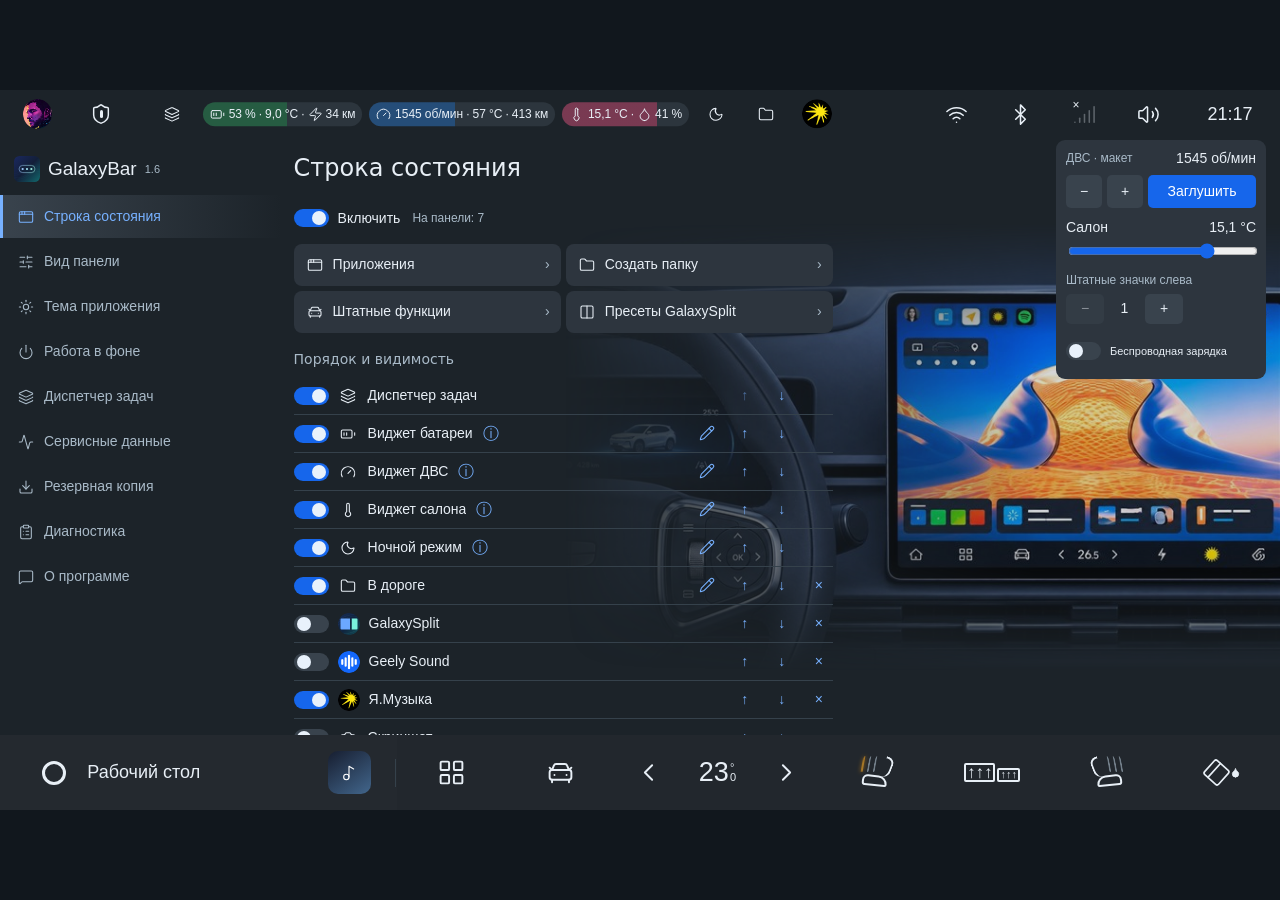
==== commit 768470e8: "Add permission help to the GalaxyBar demo" ====
--- a/galaxybar/index.html
+++ b/galaxybar/index.html
@@ -2338,6 +2338,10 @@
 #galaxybar-app-demo .gb-diagnostic-label {color:var(--gb-muted)}
 #galaxybar-app-demo .gb-diagnostics h3 {margin-top:12px}
 #galaxybar-app-demo .gb-diagnostics .gb-actions {margin-top:10px}
+#galaxybar-app-demo .gb-diagnostic-help-link {margin-bottom:12px}
+#galaxybar-app-demo .gb-permission-help h3 {margin:14px 0 6px}
+#galaxybar-app-demo .gb-permission-help p {margin:0 0 10px}
+#galaxybar-app-demo .gb-permission-help pre {margin:6px 0 12px;padding:8px 10px;border-radius:6px;background:var(--gb-card);white-space:pre-wrap;overflow-wrap:anywhere;user-select:text}
 #galaxybar-app-demo .gb-diagnostics-report {width:100%;min-height:180px;box-sizing:border-box;padding:10px;color:var(--gb-text);background:var(--gb-bg);border:1px solid var(--gb-line);border-radius:8px;resize:vertical;font:inherit}
 #galaxybar-app-demo .gb-remove-spacer {flex:0 0 28px}
 #galaxybar-app-demo .gb-pop-scroll .gb-row &gt; span:last-child {white-space:nowrap;font-variant-numeric:tabular-nums}
@@ -2856,10 +2860,22 @@
       control(&#x27;Попробовать запросить разрешение у Android&#x27;,&#x27;requestDiagnosticPermission&#x27;,true)+ &#x27;&lt;/div&gt;&#x27;;
     return &#x27;&lt;section class=&quot;gb-diagnostics&quot; aria-label=&quot;Состояние ГУ и разрешения&quot;&gt;&#x27;+
       (state.diagnosticSpeedGranted?warning.replace(&#x27;&lt;button &#x27;,&#x27;&lt;button disabled &#x27;):warning)+
+      &#x27;&lt;div class=&quot;gb-diagnostic-help-link&quot;&gt;&#x27;+tile(&#x27;Справка по разрешениям&#x27;,&#x27;permissionHelp&#x27;,glyph(&#x27;clipboard-list&#x27;,&#x27;▤&#x27;))+&#x27;&lt;/div&gt;&#x27;+
       &#x27;&lt;p class=&quot;gb-diagnostic-status&quot;&gt;&lt;small&gt;Состояние строки&lt;/small&gt;&#x27;+escape(panelStatus)+&#x27;&lt;/p&gt;&#x27;+
       rows(panelDiagnostics)+rows(autoShiftDiagnostics)+&#x27;&lt;h3&gt;ГУ и приложение&lt;/h3&gt;&#x27;+rows(firmwareDiagnostics())+
       &#x27;&lt;div class=&quot;gb-actions&quot;&gt;&#x27;+tile(&#x27;Сохранить TXT&#x27;,&#x27;saveDiagnostics&#x27;,glyph(&#x27;download&#x27;,&#x27;⇩&#x27;))+
       tile(&#x27;Поделиться&#x27;,&#x27;shareDiagnostics&#x27;,glyph(&#x27;message-square&#x27;,&#x27;▢&#x27;))+&#x27;&lt;/div&gt;&lt;/section&gt;&#x27;;
+  }
+  function permissionHelp() {
+    const command=text=&gt;&#x27;&lt;pre&gt;&lt;code&gt;&#x27;+escape(text)+&#x27;&lt;/code&gt;&lt;/pre&gt;&#x27;;
+    showDialog(&#x27;Справка по разрешениям&#x27;,&#x27;&lt;div class=&quot;gb-permission-help&quot;&gt;&#x27;+
+      &#x27;&lt;h3&gt;Автосдвиг и скриншоты&lt;/h3&gt;&lt;p&gt;Откройте «Настройки Android → Спец. возможности» и включите службу «GalaxyBar — автосдвиг».&lt;/p&gt;&#x27;+
+      control(&#x27;Открыть спецвозможности&#x27;,&#x27;diagnosticAccessibility&#x27;)+
+      &#x27;&lt;h3&gt;Управление службой из GalaxyBar&lt;/h3&gt;&lt;p&gt;Для включения службы из приложения нужен WRITE_SECURE_SETTINGS. Если прошивка позволяет выдать это право через ADB, выполните команду на компьютере с подключённым ГУ.&lt;/p&gt;&#x27;+
+      command(&#x27;adb shell pm grant ru.galaxybar android.permission.WRITE_SECURE_SETTINGS&#x27;)+
+      &#x27;&lt;h3&gt;Данные автомобиля&lt;/h3&gt;&lt;p&gt;В «Диагностике» нажмите «Попробовать запросить разрешение у Android». Если диалог больше не появляется, проверьте «Настройки Android → Приложения → GalaxyBar → Разрешения».&lt;/p&gt;&#x27;+
+      &#x27;&lt;h3&gt;Штатная верхняя строка&lt;/h3&gt;&lt;p&gt;INTERNAL_SYSTEM_WINDOW и STATUS_BAR_SERVICE выдаёт прошивка. Состояние прав можно проверить по строкам granted=true и granted=false в выводе:&lt;/p&gt;&#x27;+
+      command(&#x27;adb shell dumpsys package ru.galaxybar&#x27;)+&#x27;&lt;/div&gt;&#x27;);
   }
   const diagnosticReportPreview = () =&gt; &#x27;&lt;textarea class=&quot;gb-diagnostics-report&quot; readonly aria-label=&quot;Текст отчёта&quot;&gt;&#x27;+
     escape(diagnosticReport())+&#x27;&lt;/textarea&gt;&#x27;;
@@ -3633,6 +3649,8 @@
         updateDemo.skippedVersion=demoUpdate.version;dialog.close();applyUpdateScenario(true);
         act(&#x27;Релиз &#x27;+demoUpdate.version+&#x27; пропущен. Следующая версия будет предложена.&#x27;);return;
       case &#x27;updateSource&#x27;: act(id===&#x27;telegram&#x27;?&#x27;В приложении откроется релиз в @GalaxyAppsRU&#x27;:&#x27;В приложении откроется SnickPro Store&#x27;);return;
+      case &#x27;permissionHelp&#x27;: permissionHelp();return;
+      case &#x27;diagnosticAccessibility&#x27;: act(&#x27;В приложении откроются специальные возможности Android&#x27;);return;
       case &#x27;requestDiagnosticPermission&#x27;:
         if(!state.diagnosticSpeedGranted)showDialog(&#x27;Доступ к скорости автомобиля&#x27;,
           &#x27;&lt;p&gt;GalaxyBar запрашивает доступ к данным скорости автомобиля.&lt;/p&gt;&#x27;,
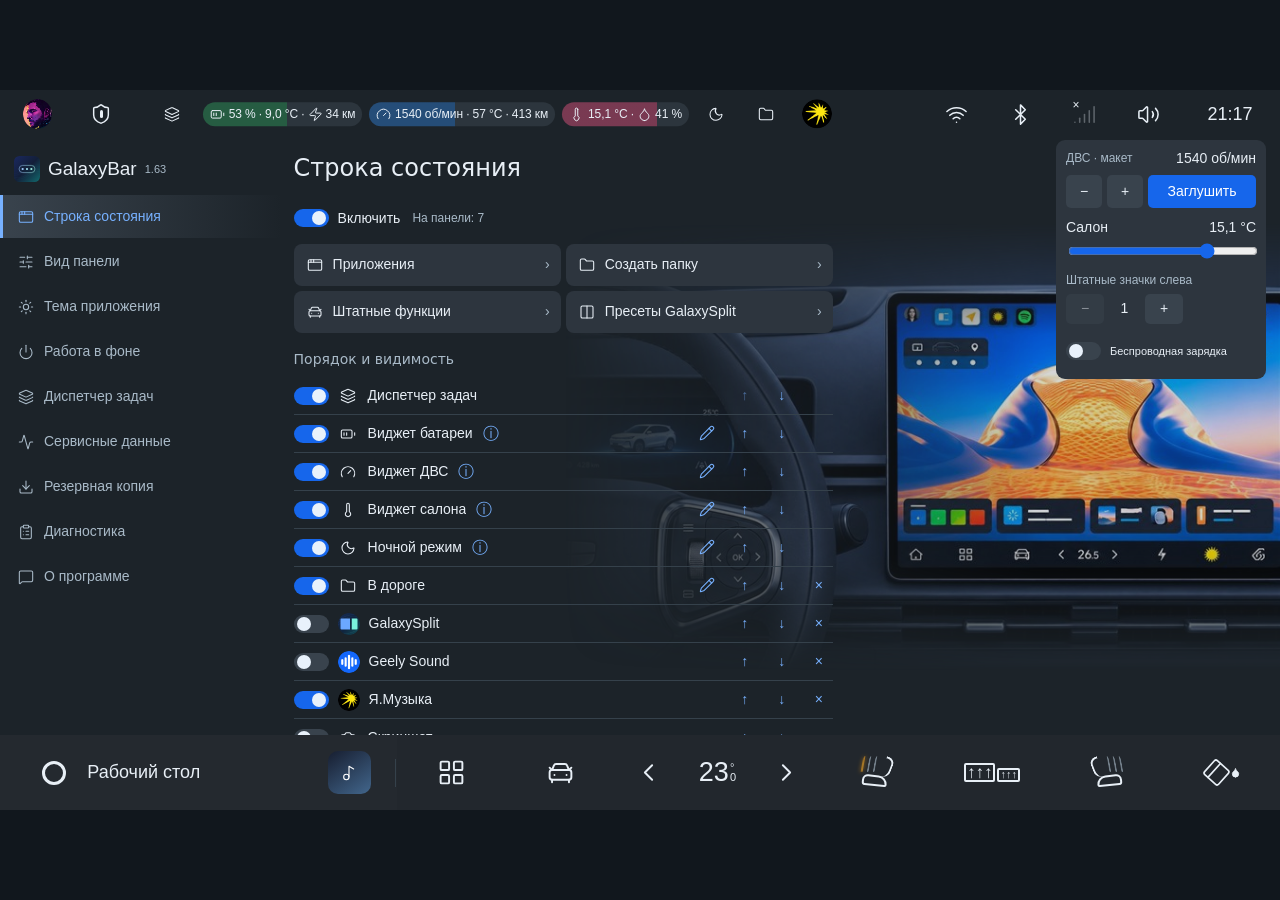
==== commit 3c5570c6: "Update the GalaxyBar 1.63 interactive demo" ====
--- a/galaxybar/index.html
+++ b/galaxybar/index.html
@@ -1932,7 +1932,7 @@
   &lt;/section&gt;
   &lt;div class=&quot;gb-layout&quot;&gt;
     &lt;aside&gt;
-      &lt;div class=&quot;gb-brand&quot;&gt;&lt;img src=&quot;[data-uri]&quot; alt=&quot;&quot;&gt;GalaxyBar &lt;small class=&quot;gb-version&quot;&gt;1.6&lt;/small&gt;&lt;/div&gt;
+      &lt;div class=&quot;gb-brand&quot;&gt;&lt;img src=&quot;[data-uri]&quot; alt=&quot;&quot;&gt;GalaxyBar &lt;small class=&quot;gb-version&quot;&gt;1.63&lt;/small&gt;&lt;/div&gt;
       &lt;nav aria-label=&quot;Настройки GalaxyBar&quot;&gt;&lt;/nav&gt;
     &lt;/aside&gt;
     &lt;main aria-label=&quot;Настройки&quot;&gt;&lt;/main&gt;
@@ -1963,7 +1963,7 @@
     &lt;/div&gt;
     &lt;div class=&quot;nc-music&quot;&gt;&lt;i data-lucide=&quot;music-2&quot; aria-hidden=&quot;true&quot;&gt;&lt;/i&gt;&lt;div&gt;&lt;strong&gt;Электричка&lt;/strong&gt;&lt;span&gt;Кино&lt;/span&gt;&lt;/div&gt;&lt;/div&gt;
     &lt;div class=&quot;nc-power-notice&quot; role=&quot;note&quot; hidden&gt;&lt;span&gt;Нет свежих данных о мощности&lt;/span&gt;&lt;/div&gt;
-    &lt;div class=&quot;nc-hint&quot;&gt;&lt;span data-hold-hint&gt;Для выхода удерживайте экран 1 секунду&lt;/span&gt;&lt;span class=&quot;nc-hold-track&quot;&gt;&lt;span&gt;&lt;/span&gt;&lt;/span&gt;&lt;/div&gt;
+    &lt;div class=&quot;nc-hint&quot;&gt;&lt;span data-hold-hint&gt;Нажмите, чтобы показать панели · удерживайте 1 секунду для выхода&lt;/span&gt;&lt;span class=&quot;nc-hold-track&quot;&gt;&lt;span&gt;&lt;/span&gt;&lt;/span&gt;&lt;/div&gt;
     &lt;div class=&quot;nc-bottom&quot;&gt;
       &lt;div class=&quot;nc-info nc-battery&quot;&gt;
         &lt;span class=&quot;nc-icon&quot;&gt;&lt;i data-lucide=&quot;battery-medium&quot; aria-hidden=&quot;true&quot;&gt;&lt;/i&gt;&lt;/span&gt;
@@ -1982,7 +1982,7 @@
         &lt;div&gt;&lt;span class=&quot;nc-label&quot;&gt;Время&lt;/span&gt;&lt;strong&gt;21:17&lt;/strong&gt;&lt;small&gt;17 ноября 2026&lt;/small&gt;&lt;/div&gt;
       &lt;/div&gt;
     &lt;/div&gt;
-    &lt;button type=&quot;button&quot; class=&quot;nc-hold-surface cursor-interaction&quot; aria-label=&quot;Удерживайте экран или клавишу пробела 1 секунду для выхода&quot;&gt;&lt;/button&gt;
+    &lt;button type=&quot;button&quot; class=&quot;nc-hold-surface cursor-interaction&quot; aria-label=&quot;Короткое нажатие показывает панели. Удерживайте 1 секунду для выхода&quot;&gt;&lt;/button&gt;
   &lt;/div&gt;
 &lt;/section&gt;
   &lt;/div&gt;
@@ -2469,7 +2469,8 @@
   const SECTION_SERVICE=5,SECTION_ABOUT=8;
   const experimentalFeatures=[];
   const seatKeys = [&#x27;heat&#x27;,&#x27;heat2&#x27;,&#x27;vent&#x27;,&#x27;vent2&#x27;,&#x27;massage&#x27;,&#x27;massage2&#x27;];
-  const vehicleKeys = [...seatKeys,&#x27;glass&#x27;,&#x27;sounds&#x27;];
+  const toggleKeys = [&#x27;glass&#x27;,&#x27;wipers&#x27;];
+  const vehicleKeys = [...seatKeys,...toggleKeys,&#x27;sounds&#x27;];
   const serviceKeys = [&#x27;tasks&#x27;,&#x27;shot&#x27;,&#x27;battery&#x27;,&#x27;engine&#x27;,&#x27;cabin&#x27;,&#x27;night&#x27;,&#x27;recent&#x27;];
   const seatLevels = {};
   const seatOrderHelp = &#x27;Выключено: 0 → 1 → 2 → 3 → 0. Включено: 0 → 3 → 2 → 1 → 0, как в штатной системе. Настройка действует для подогрева, вентиляции и массажа на панели и в папках.&#x27;;
@@ -2487,7 +2488,7 @@
   };
   const functions = {tasks:&#x27;Диспетчер задач&#x27;,shot:&#x27;Скриншот&#x27;,heat:&#x27;Подогрев водителя&#x27;,heat2:&#x27;Подогрев пассажира&#x27;,
     vent:&#x27;Вентиляция водителя&#x27;,vent2:&#x27;Вентиляция пассажира&#x27;,massage:&#x27;Массаж водителя&#x27;,
-    massage2:&#x27;Массаж пассажира&#x27;,glass:&#x27;Обогрев заднего стекла и зеркал&#x27;,sounds:&#x27;Внешние звуки&#x27;,night:&#x27;Ночной режим&#x27;,battery:&#x27;Виджет батареи&#x27;,engine:&#x27;Виджет ДВС&#x27;,cabin:&#x27;Виджет салона&#x27;,recent:&#x27;Последние приложения&#x27;};
+    massage2:&#x27;Массаж пассажира&#x27;,glass:&#x27;Обогрев заднего стекла и зеркал&#x27;,wipers:&#x27;Сервисное положение дворников&#x27;,sounds:&#x27;Внешние звуки&#x27;,night:&#x27;Ночной режим&#x27;,battery:&#x27;Виджет батареи&#x27;,engine:&#x27;Виджет ДВС&#x27;,cabin:&#x27;Виджет салона&#x27;,recent:&#x27;Последние приложения&#x27;};
   const appearance = {left:220,center:36,height:44,round:2,style:0,reserve:false,hide:true};
   const state = {
     section:0, enabled:true, limit:3, diagnosticSpeedGranted:false,
@@ -2506,7 +2507,7 @@
     ...appearance, autoShift:true, theme:2, follow:true, scale:2, day:&#x27;06:00&#x27;, night:&#x27;18:00&#x27;,
     notification:true, optimize:true, hideSystem:true, pinned:[&#x27;split&#x27;,&#x27;sound&#x27;,&#x27;music&#x27;],
     vehicle:[], excluded:[], splitPresets:[], hidden:[&#x27;shot&#x27;,&#x27;recent&#x27;,&#x27;split&#x27;,&#x27;sound&#x27;], order:[&#x27;tasks&#x27;,&#x27;battery&#x27;,&#x27;engine&#x27;,&#x27;cabin&#x27;,&#x27;night&#x27;,&#x27;folder-1&#x27;,&#x27;split&#x27;,&#x27;sound&#x27;,&#x27;music&#x27;,&#x27;shot&#x27;,&#x27;recent&#x27;],
-    folders:[{id:1,name:&#x27;В дороге&#x27;,icon:0,mode:1,columns:2,tileSize:1,visible:true,items:[...seatKeys,&#x27;glass&#x27;,&#x27;sounds&#x27;]}],
+    folders:[{id:1,name:&#x27;В дороге&#x27;,icon:0,mode:1,columns:2,tileSize:1,visible:true,items:[...seatKeys,...toggleKeys,&#x27;sounds&#x27;]}],
     backups:[{name:&#x27;GalaxyBar-2026-11-14.json&#x27;,settings:null}]
   };
   function restoreWidgetFields(stored) {
@@ -2524,7 +2525,7 @@
   const powerNumber=value=&gt;value==null||!Number.isFinite(value)?&#x27;—&#x27;:decimal.format(Math.sign(value)*Math.round(Math.abs(value)*10)/10||0);
   const demo = {charge:53, batteryTemp:&#x27;9,0 °C&#x27;, voltage:&#x27;327,8 В&#x27;, auxiliaryVoltage:&#x27;14,50 В&#x27;, batteryPower:3.8,cabinTemp:15.1, humidity:41, evRange:34,factoryEvRange:41,
     rpm:1536, coolant:57, fuel:46, fuelLiters:25.2, factoryFuelRange:588, fuelConsumption:6.1, fuelSampleKm:64, fuelPendingKm:6,
-    speed:72,odometer:11159,electricOdometer:7303,outside:4,rearHeat:false};
+    speed:72,odometer:11159,electricOdometer:7303,outside:4,rearHeat:false,wiperService:false};
   const fuelLiters = () =&gt; demo.fuelLiters ?? quantity(demo.fuel,nominalCapacity.tank);
   const fuelWeight = () =&gt; Math.min(1,demo.fuelSampleKm/60);
   const fuelRange = () =&gt; demo.fuelSampleKm === 0 ? demo.factoryFuelRange
@@ -2553,7 +2554,7 @@
     engine:&#x27;Сначала отображается штатный запас хода. По мере накопления статистики растёт вклад расчёта GalaxyBar. После 60 км учтённого пробега прогноз полностью опирается на фактический расход. Для расчёта GalaxyBar берёт уровень топлива в литрах или в процентах, если литры недоступны. Для расчёта нужно накопить от 15 км. Короткие гибридные участки от 3 км суммируются между поездками, если на каждом из них изменился уровень топлива, а заряд в начале и конце отличается максимум на 1 п. п. Остановки и паузы ДВС до 3 км учитываются после его запуска. Последние 10 км из накопленных 100 имеют больший вес. После заправки история сохраняется.&#x27;
   };
   const widgetTapHelp = {
-    night:&#x27;При работающем ДВС правый индикатор показывает обороты. При заглушённом ДВС — мощность тяговой батареи в кВт: положительное значение — потребление, отрицательное — возврат энергии. Полная шкала — 36 кВт в каждом направлении. При отсутствии свежих данных отображается прочерк. В макете показания тестовые. Яркость и состав экрана меняются через карандаш. Для выхода удерживайте экран 1 секунду.&#x27;,
+    night:&#x27;При работающем ДВС правый индикатор показывает обороты. При заглушённом ДВС — мощность тяговой батареи в кВт: положительное значение — потребление, отрицательное — возврат энергии. Полная шкала — 36 кВт в каждом направлении. При отсутствии свежих данных отображается прочерк. В макете показания тестовые. Яркость и состав экрана меняются через карандаш. Короткое нажатие показывает панели на 5 секунд. Для выхода удерживайте экран 1 секунду.&#x27;,
     cabin:&#x27;Нажмите на виджет, чтобы посмотреть температуру и влажность салона. Заливка зависит от температуры от −30 до +30 °C.&#x27;,
     battery:&#x27;Нажмите на виджет батареи в верхней панели, чтобы открыть данные о заряде, температуре, мощности в кВт и напряжении обеих батарей. Если включён прогноз EV, там же виден запас хода.&#x27;,
     engine:&#x27;Нажмите на виджет ДВС в верхней панели, чтобы открыть расширенную информацию об оборотах, температуре антифриза, уровне топлива и запасе хода на бензине.&#x27;
@@ -2569,22 +2570,28 @@
   const glyph = (name, fallback) =&gt; &#x27;&lt;span class=&quot;gb-symbol&quot; aria-hidden=&quot;true&quot;&gt;&lt;i data-lucide=&quot;&#x27;+name+&#x27;&quot;&gt;&lt;/i&gt;&lt;span&gt;&#x27;+fallback+&#x27;&lt;/span&gt;&lt;/span&gt;&#x27;;
   // Reuse the exact Canvas geometry, side mirroring and level colours from SeatIcon.java.
   const nativeIconCache = new Map();
-  const nativeLevel = key =&gt; key===&#x27;glass&#x27; ? Number(demo.rearHeat) : seatLevels[key]||0;
-  const nativeStateLabel = key =&gt; key===&#x27;glass&#x27; ? (demo.rearHeat?&#x27;Вкл&#x27;:&#x27;Выкл&#x27;)
+  const nativeLevel = key =&gt; key===&#x27;glass&#x27; ? Number(demo.rearHeat)
+    : key===&#x27;wipers&#x27; ? Number(demo.wiperService) : seatLevels[key]||0;
+  const nativeStateLabel = key =&gt; toggleKeys.includes(key) ? (nativeLevel(key)?&#x27;Вкл&#x27;:&#x27;Выкл&#x27;)
     : seatKeys.includes(key) ? (nativeLevel(key)?&#x27;Уровень &#x27;+nativeLevel(key):&#x27;Выкл&#x27;) : &#x27;&#x27;;
   function nativeIconData(key) {
     const level=nativeLevel(key), foreground=getComputedStyle(root).getPropertyValue(&#x27;--gb-text&#x27;).trim()||&#x27;#e8eff6&#x27;;
     const cacheKey=key+&#x27;|&#x27;+level+&#x27;|&#x27;+foreground;
     if(nativeIconCache.has(cacheKey))return nativeIconCache.get(cacheKey);
     const canvas=document.createElement(&#x27;canvas&#x27;);
-    canvas.width=key===&#x27;glass&#x27;?160:152;canvas.height=key===&#x27;glass&#x27;?96:152;
+    canvas.width=key===&#x27;glass&#x27;?160:key===&#x27;wipers&#x27;?128:152;
+    canvas.height=key===&#x27;glass&#x27;?96:key===&#x27;wipers&#x27;?104:152;
     const ctx=canvas.getContext(&#x27;2d&#x27;);
     ctx.lineCap=&#x27;round&#x27;;ctx.lineJoin=&#x27;round&#x27;;
     if(key===&#x27;glass&#x27;) {
       // ic_rear_heat.xml, kept at its original 40:24 aspect ratio.
       ctx.scale(4,4);ctx.translate(0,-8);ctx.lineWidth=1.8;
-      ctx.strokeStyle=level?&#x27;#ffae00&#x27;:foreground;
+      ctx.strokeStyle=level?&#x27;#ff9800&#x27;:foreground;
       ctx.stroke(new Path2D(&#x27;M3,12H23V24H3Z M8,29c3,-5 -2,-6 0,-10 M13,29c3,-5 -2,-6 0,-10 M18,29c3,-5 -2,-6 0,-10 M6,20l2,-3 2,3 M11,20l2,-3 2,3 M16,20l2,-3 2,3 M26,21q0,-2 2,-2h7q2,0 2,2v6H26Z M29,29q1,-2 0,-4 M32,29q1,-2 0,-4 M35,29q1,-2 0,-4 M37,27l2,2&#x27;));
+    } else if(key===&#x27;wipers&#x27;) {
+      ctx.scale(4,4);ctx.translate(-1.1,-1);ctx.lineWidth=1.85;
+      ctx.strokeStyle=level?(root.dataset.theme===&#x27;light&#x27;?&#x27;#0759c7&#x27;:&#x27;#78baff&#x27;):foreground;
+      ctx.stroke(new Path2D(&#x27;M3,21 Q4.5,14 7,9 Q13.5,6 20,9 Q23,14 24,21 Q13.5,23.5 3,21 M9,21.8 L13,16.5 M9,17.1 L17.7,15.4 M28.8,20 V8 M25.7,11.2 L28.8,8 L31,11.2&#x27;));
     } else {
       ctx.translate(76,76);ctx.scale(key.endsWith(&#x27;2&#x27;)?-4:4,4);ctx.translate(-17,-16);
       ctx.lineWidth=2.5;ctx.strokeStyle=foreground;
@@ -2625,7 +2632,7 @@
   }
   const icon = key =&gt; presets[key] ? &#x27;&lt;span class=&quot;gb-preset-icon&quot;&gt;&#x27;+icon(presets[key][1])+icon(presets[key][2])+&#x27;&lt;/span&gt;&#x27;
     : apps[key] ? &#x27;&lt;img class=&quot;gb-icon&quot; alt=&quot;&quot; src=&quot;&#x27;+apps[key][1]+&#x27;&quot;&gt;&#x27;
-    : seatKeys.includes(key)||key===&#x27;glass&#x27; ? nativeFunctionIcon(key)
+    : seatKeys.includes(key)||toggleKeys.includes(key) ? nativeFunctionIcon(key)
     : key === &#x27;battery&#x27; ? glyph(&#x27;battery-medium&#x27;,&#x27;▱&#x27;)
     : key === &#x27;engine&#x27; ? glyph(&#x27;gauge&#x27;,&#x27;◴&#x27;)
     : key === &#x27;cabin&#x27; ? glyph(&#x27;thermometer&#x27;,&#x27;°&#x27;)
@@ -2803,7 +2810,7 @@
       tile(&#x27;Восстановить из копии&#x27;,&#x27;backup:restore&#x27;,glyph(&#x27;upload&#x27;,&#x27;⇧&#x27;))+
       tile(&#x27;Управление копиями&#x27;,&#x27;backup:manage&#x27;,glyph(&#x27;archive&#x27;,&#x27;▤&#x27;))+&#x27;&lt;/div&gt;&#x27;;
   }
-  const releases = [[&quot;1.6&quot;, &quot;18 ноября 2026&quot;, &quot;Ночной режим, данные автомобиля и обновления&quot;, &quot;Ночной режим доступен в общем списке функций без экспериментального доступа: скорость, обороты ДВС, музыка и четырьмя блоками данных автомобиля. Через карандаш настраиваются яркость с шагом 10% и видимость показателей. Для выхода удерживайте экран 1 секунду. В электрорежиме правый круг показывает мощность тяговой батареи: потребление и возврат энергии. Можно выбрать полный экран, скрытие только верхней штатной панели и отдельно скрыть GalaxyBar.\n\nМощность в кВт добавлена в попап батареи и отдельным показателем в настройки её виджета.\n\nДобавлен виджет температуры и влажности салона. В попапе батареи видно напряжение 12-вольтовой АКБ. В папках можно менять размер плиток и количество столбцов.\n\nВ разделе «Сервисные данные» показания собраны по группам: тяговая батарея, АКБ 12 В, ДВС и топливо, движение и пробег, климат и расчёты GalaxyBar. Прогнозы сравниваются со штатными.\n\nВерхняя панель вмещает больше ярлыков и плавно сдвигается при появлении штатных значков.\n\nДобавлена проверка опубликованных обновлений с переходом в Telegram или SnickPro Store. «Пропустить релиз» скрывает автоматическое предложение этой версии до следующего публичного обновления.&quot;], [&quot;1.54&quot;, &quot;17 ноября 2026&quot;, &quot;Диагностика и оформление виджетов&quot;, &quot;В «О программе» появилась диагностика ГУ с экспортом отчёта о прошивке, разрешениях и доступности данных автомобиля.\n\nУ каждого виджета можно настроить шрифт, размер цифр до 24, единицы измерения, фон и заливку. Для ДВС доступен выбор «об/мин» или «RPM». Результат виден в предпросмотре.\n\nТап по другому значку сразу переключает окна, включая диспетчер задач. История релизов доступна внизу раздела «О программе».&quot;], [&quot;1.51&quot;, &quot;16 ноября 2026&quot;, &quot;Прогноз запаса хода&quot;, &quot;Сначала виджет ДВС показывает штатный прогноз. GalaxyBar постепенно уточняет его, а после 60 км учтённого пробега прогноз полностью опирается на фактический расход.\n\nДля первого расчёта нужно суммарно 15 км гибридных участков. Короткие паузы ДВС учитываются, отдельные поездки на электротяге исключаются. Заправка сохраняет историю.\n\nС разрешением Android объём топлива берётся из ГУ. Он используется для расхода, прогноза, литража и свободного места в баке. Если данных нет, используется процент.\n\nИсправлено зависание статистики EV на первых километрах. Расчёт допускает небольшие расхождения одометров и кратковременный рост заряда при рекуперации.&quot;], [&quot;1.46&quot;, &quot;16 ноября 2026&quot;, &quot;Виджет ДВС и управление сиденьями&quot;, &quot;Добавлен виджет ДВС с оборотами, температурой антифриза, топливом в литрах и прогнозом по расходу. Виджет можно скрывать при заглушённом двигателе, а заливку привязать к уровню топлива или оборотам.\n\nВ попапе ДВС видны расход, учтённый пробег и свободное место в баке. В попапе батареи появились остаток заряда и свободная ёмкость в кВт·ч.\n\nДля подогрева, вентиляции и массажа сидений можно выбрать порядок уровней 0 → 1 → 2 → 3 или штатный 0 → 3 → 2 → 1.&quot;]];
+  const releases = [[&quot;1.63&quot;, &quot;20 ноября 2026&quot;, &quot;Дворники, ночной режим и диагностика&quot;, &quot;В «Штатные функции» добавлено сервисное положение передних дворников. Дворники и обогрев заднего стекла переключаются прямо в открытой папке.\n\nВ ночном режиме короткое нажатие показывает панели на 5 секунд. Повторный запуск возвращает на открытый экран, для выхода достаточно одного удержания. Доступен фон «Горизонт», на стоянке мощность показывается с десятыми долями кВт.\n\nВ отдельном разделе «Диагностика» видны разрешения и состояние службы автосдвига. Добавлены запрос доступных разрешений и справка.\n\n«Обучение» записывает отклик ГУ на действия штатными кнопками и собирает один TXT с замерами.&quot;], [&quot;1.6&quot;, &quot;18 ноября 2026&quot;, &quot;Ночной режим, данные автомобиля и обновления&quot;, &quot;Ночной режим доступен в общем списке функций без экспериментального доступа: скорость, обороты ДВС, музыка и четырьмя блоками данных автомобиля. Через карандаш настраиваются яркость с шагом 10% и видимость показателей. Для выхода удерживайте экран 1 секунду. В электрорежиме правый круг показывает мощность тяговой батареи: потребление и возврат энергии. Можно выбрать полный экран, скрытие только верхней штатной панели и отдельно скрыть GalaxyBar.\n\nМощность в кВт добавлена в попап батареи и отдельным показателем в настройки её виджета.\n\nДобавлен виджет температуры и влажности салона. В попапе батареи видно напряжение 12-вольтовой АКБ. В папках можно менять размер плиток и количество столбцов.\n\nВ разделе «Сервисные данные» показания собраны по группам: тяговая батарея, АКБ 12 В, ДВС и топливо, движение и пробег, климат и расчёты GalaxyBar. Прогнозы сравниваются со штатными.\n\nВерхняя панель вмещает больше ярлыков и плавно сдвигается при появлении штатных значков.\n\nДобавлена проверка опубликованных обновлений с переходом в Telegram или SnickPro Store. «Пропустить релиз» скрывает автоматическое предложение этой версии до следующего публичного обновления.&quot;], [&quot;1.54&quot;, &quot;17 ноября 2026&quot;, &quot;Диагностика и оформление виджетов&quot;, &quot;В «О программе» появилась диагностика ГУ с экспортом отчёта о прошивке, разрешениях и доступности данных автомобиля.\n\nУ каждого виджета можно настроить шрифт, размер цифр до 24, единицы измерения, фон и заливку. Для ДВС доступен выбор «об/мин» или «RPM». Результат виден в предпросмотре.\n\nТап по другому значку сразу переключает окна, включая диспетчер задач. История релизов доступна внизу раздела «О программе».&quot;], [&quot;1.51&quot;, &quot;16 ноября 2026&quot;, &quot;Прогноз запаса хода&quot;, &quot;Сначала виджет ДВС показывает штатный прогноз. GalaxyBar постепенно уточняет его, а после 60 км учтённого пробега прогноз полностью опирается на фактический расход.\n\nДля первого расчёта нужно суммарно 15 км гибридных участков. Короткие паузы ДВС учитываются, отдельные поездки на электротяге исключаются. Заправка сохраняет историю.\n\nС разрешением Android объём топлива берётся из ГУ. Он используется для расхода, прогноза, литража и свободного места в баке. Если данных нет, используется процент.\n\nИсправлено зависание статистики EV на первых километрах. Расчёт допускает небольшие расхождения одометров и кратковременный рост заряда при рекуперации.&quot;], [&quot;1.46&quot;, &quot;16 ноября 2026&quot;, &quot;Виджет ДВС и управление сиденьями&quot;, &quot;Добавлен виджет ДВС с оборотами, температурой антифриза, топливом в литрах и прогнозом по расходу. Виджет можно скрывать при заглушённом двигателе, а заливку привязать к уровню топлива или оборотам.\n\nВ попапе ДВС видны расход, учтённый пробег и свободное место в баке. В попапе батареи появились остаток заряда и свободная ёмкость в кВт·ч.\n\nДля подогрева, вентиляции и массажа сидений можно выбрать порядок уровней 0 → 1 → 2 → 3 или штатный 0 → 3 → 2 → 1.&quot;]];
   function releaseHistory(title) {
     const [[version,date,headline,description], ...earlier]=releases;
     return &#x27;&lt;section class=&quot;gb-release-history&quot; aria-label=&quot;&#x27;+escape(title)+&#x27;&quot;&gt;&#x27;+
@@ -2830,14 +2837,14 @@
     [&#x27;WRITE_SECURE_SETTINGS&#x27;,secureSettingsStatus]
   ];
   const firmwareDiagnostics = () =&gt; [
-    [&#x27;GalaxyBar&#x27;,&#x27;1.6&#x27;],
+    [&#x27;GalaxyBar&#x27;,&#x27;1.63&#x27;],
     [&#x27;Flyme Auto&#x27;,&#x27;1.10.0-ota4 (приложение «Автомобиль»)&#x27;],
     [&#x27;Сборка ГУ&#x27;,&#x27;FlymeAuto-1.10.0-ota4&#x27;],
     [&#x27;Android&#x27;,&#x27;11 (API 30)&#x27;],
     [&#x27;CAR_ENERGY&#x27;,&#x27;выдано&#x27;],
     [&#x27;CAR_SPEED&#x27;,state.diagnosticSpeedGranted?&#x27;выдано&#x27;:&#x27;не выдано&#x27;]
   ];
-  const diagnosticReport = () =&gt; &#x27;GalaxyBar 1.6 · Диагностика\nДемонстрационные данные\n\n&#x27;+
+  const diagnosticReport = () =&gt; &#x27;GalaxyBar 1.63 · Диагностика\nДемонстрационные данные\n\n&#x27;+
     firmwareDiagnostics().map(row=&gt;row.join(&#x27; · &#x27;)).join(&#x27;\n&#x27;)+
     &#x27;\n\nSystemUI · 11\nПлагин Flyme SystemUI · 1.10.0-ota4\n&#x27;+
     panelDiagnostics.map(row=&gt;row.join(&#x27; · &#x27;)).join(&#x27;\n&#x27;)+&#x27;\n&#x27;+
@@ -2874,7 +2881,7 @@
       &#x27;&lt;h3&gt;Управление службой из GalaxyBar&lt;/h3&gt;&lt;p&gt;Для включения службы из приложения нужен WRITE_SECURE_SETTINGS. Если прошивка позволяет выдать это право через ADB, выполните команду на компьютере с подключённым ГУ.&lt;/p&gt;&#x27;+
       command(&#x27;adb shell pm grant ru.galaxybar android.permission.WRITE_SECURE_SETTINGS&#x27;)+
       &#x27;&lt;h3&gt;Данные автомобиля&lt;/h3&gt;&lt;p&gt;В «Диагностике» нажмите «Попробовать запросить разрешение у Android». Если диалог больше не появляется, проверьте «Настройки Android → Приложения → GalaxyBar → Разрешения».&lt;/p&gt;&#x27;+
-      &#x27;&lt;h3&gt;Штатная верхняя строка&lt;/h3&gt;&lt;p&gt;INTERNAL_SYSTEM_WINDOW и STATUS_BAR_SERVICE выдаёт прошивка. Состояние прав можно проверить по строкам granted=true и granted=false в выводе:&lt;/p&gt;&#x27;+
+      &#x27;&lt;h3&gt;Штатная верхняя строка&lt;/h3&gt;&lt;p&gt;INTERNAL_SYSTEM_WINDOW и STATUS_BAR_SERVICE выдаёт прошивка. В выводе команды найдите строки granted=true и granted=false.&lt;/p&gt;&#x27;+
       command(&#x27;adb shell dumpsys package ru.galaxybar&#x27;)+&#x27;&lt;/div&gt;&#x27;);
   }
   const diagnosticReportPreview = () =&gt; &#x27;&lt;textarea class=&quot;gb-diagnostics-report&quot; readonly aria-label=&quot;Текст отчёта&quot;&gt;&#x27;+
@@ -2944,7 +2951,7 @@
   const updateDemo={scenario:updateScenarios.includes(savedUpdateScenario)?savedUpdateScenario:&#x27;current&#x27;,
     skippedVersion:globalThis.openai?.widgetState?.privateContent?.updatesMock?.skippedVersion||&#x27;&#x27;};
   let updateChecking=false,updateChecked=false,updateTimer;
-  const demoUpdate={version:&#x27;1.7&#x27;,since:&#x27;1.54&#x27;,changes:[
+  const demoUpdate={version:&#x27;1.7&#x27;,since:&#x27;1.63&#x27;,changes:[
     &#x27;Ночной режим: скорость, обороты или кВт, музыка, настройка яркости и выбор показателей.&#x27;,
     &#x27;Новый виджет температуры и влажности салона.&#x27;,
     &#x27;Мощность батареи в кВт. Напряжение АКБ 12 В в расширенной информации.&#x27;,
@@ -2956,11 +2963,11 @@
   function updatesSection() {
     const labels=updateChecking?[&#x27;Проверяем обновления…&#x27;,&#x27;Подождите немного&#x27;,&#x27;refresh-cw&#x27;]:
       updateDemo.scenario===&#x27;available&#x27;?[&#x27;Доступна версия &#x27;+demoUpdate.version,&#x27;Что нового и где получить обновление&#x27;,&#x27;download&#x27;]:
-      updateDemo.scenario===&#x27;current&#x27;?[&#x27;Установлена актуальная версия&#x27;,&#x27;GalaxyBar 1.6&#x27;,&#x27;circle-check&#x27;]:
+      updateDemo.scenario===&#x27;current&#x27;?[&#x27;Установлена актуальная версия&#x27;,&#x27;GalaxyBar 1.63&#x27;,&#x27;circle-check&#x27;]:
       updateDemo.scenario===&#x27;offline&#x27;?[&#x27;Не удалось проверить&#x27;,&#x27;Проверьте подключение к интернету&#x27;,&#x27;wifi-off&#x27;]:
       [&#x27;Опубликованных обновлений пока нет&#x27;,&#x27;Проверить можно позже&#x27;,&#x27;refresh-cw&#x27;];
     return &#x27;&lt;section class=&quot;gb-updates&quot; aria-label=&quot;Обновления&quot;&gt;&lt;div class=&quot;gb-update-heading&quot;&gt;&#x27;+
-      &#x27;&lt;h3&gt;Обновления&lt;/h3&gt;&lt;small&gt;Установлена 1.6&lt;/small&gt;&lt;/div&gt;&#x27;+
+      &#x27;&lt;h3&gt;Обновления&lt;/h3&gt;&lt;small&gt;Установлена 1.63&lt;/small&gt;&lt;/div&gt;&#x27;+
       &#x27;&lt;button type=&quot;button&quot; class=&quot;gb-tile gb-update-tile&quot; data-action=&quot;updates&quot;&#x27;+
       (updateChecking?&#x27; disabled data-update-checking&#x27;:&#x27;&#x27;)+&#x27;&gt;&#x27;+glyph(labels[2],&#x27;↓&#x27;)+
       &#x27;&lt;span class=&quot;gb-update-copy&quot; aria-live=&quot;polite&quot;&gt;&lt;strong&gt;&#x27;+escape(labels[0])+&#x27;&lt;/strong&gt;&lt;small&gt;&#x27;+escape(labels[1])+&#x27;&lt;/small&gt;&lt;/span&gt;&#x27;+
@@ -2980,13 +2987,13 @@
       title=&#x27;Доступна новая версия&#x27;;
       body=&#x27;&lt;div class=&quot;gb-update-intro&quot;&gt;&lt;img src=&quot;&#x27;+logo+&#x27;&quot; alt=&quot;&quot;&gt;&#x27;+
         &#x27;&lt;div&gt;&lt;strong class=&quot;gb-update-version&quot;&gt;&#x27;+demoUpdate.version+&#x27;&lt;small&gt;Пример обновления&lt;/small&gt;&lt;/strong&gt;&#x27;+
-        &#x27;&lt;small&gt;Сейчас установлена GalaxyBar 1.6&lt;/small&gt;&lt;/div&gt;&lt;/div&gt;&#x27;+
+        &#x27;&lt;small&gt;Сейчас установлена GalaxyBar 1.63&lt;/small&gt;&lt;/div&gt;&lt;/div&gt;&#x27;+
         &#x27;&lt;h3&gt;Изменения после &#x27;+demoUpdate.since+&#x27;&lt;/h3&gt;&lt;ul class=&quot;gb-update-list&quot;&gt;&#x27;+demoUpdate.changes.map(change=&gt;&#x27;&lt;li&gt;&#x27;+escape(change)+&#x27;&lt;/li&gt;&#x27;).join(&#x27;&#x27;)+&#x27;&lt;/ul&gt;&#x27;+
         &#x27;&lt;small&gt;Получить новую версию&lt;/small&gt;&lt;div class=&quot;gb-update-sources&quot;&gt;&#x27;+
         control(&#x27;Telegram&#x27;,&#x27;updateSource:telegram&#x27;,true)+control(&#x27;SnickPro Store&#x27;,&#x27;updateSource:store&#x27;)+&#x27;&lt;/div&gt;&#x27;;
     }else if(updateDemo.scenario===&#x27;current&#x27;){
       title=&#x27;Установлена актуальная версия&#x27;;
-      body=&#x27;&lt;div class=&quot;gb-update-intro&quot;&gt;&lt;img src=&quot;&#x27;+logo+&#x27;&quot; alt=&quot;&quot;&gt;&lt;div&gt;&lt;strong class=&quot;gb-update-version&quot;&gt;1.6&lt;/strong&gt;&lt;small&gt;GalaxyBar&lt;/small&gt;&lt;/div&gt;&lt;/div&gt;&#x27;+
+      body=&#x27;&lt;div class=&quot;gb-update-intro&quot;&gt;&lt;img src=&quot;&#x27;+logo+&#x27;&quot; alt=&quot;&quot;&gt;&lt;div&gt;&lt;strong class=&quot;gb-update-version&quot;&gt;1.63&lt;/strong&gt;&lt;small&gt;GalaxyBar&lt;/small&gt;&lt;/div&gt;&lt;/div&gt;&#x27;+
         &#x27;&lt;p class=&quot;gb-update-message&quot;&gt;Обновлений нет. Вы пользуетесь последней опубликованной версией.&lt;/p&gt;&#x27;;
     }else if(updateDemo.scenario===&#x27;offline&#x27;){
       title=&#x27;Не удалось проверить обновления&#x27;;
@@ -3151,20 +3158,22 @@
       }
     }));
   }
+  let nightPanelsRevealed=false,nightPanelsTimer=0;
   function applyNightChrome() {
     const visible=!root.querySelector(&#x27;.gb-night&#x27;).hidden,options=state.nightOptions;
     const hideStatus=options.fullscreen||options.hideStatusBar;
+    const hideGalaxy=!nightPanelsRevealed&amp;&amp;(options.hideGalaxyBar||state.hide&amp;&amp;hideStatus);
     root.dataset.nightActive=String(visible);
-    root.dataset.nightFullscreen=String(options.fullscreen);
-    root.dataset.nightHideStatus=String(hideStatus);
-    root.dataset.nightHideGalaxy=String(options.hideGalaxyBar);
+    root.dataset.nightFullscreen=String(options.fullscreen&amp;&amp;!nightPanelsRevealed);
+    root.dataset.nightHideStatus=String(hideStatus&amp;&amp;!nightPanelsRevealed);
+    root.dataset.nightHideGalaxy=String(hideGalaxy);
     const top=hideStatus?0:48,bottom=options.fullscreen?0:75;
     root.style.setProperty(&#x27;--night-top&#x27;,top+&#x27;px&#x27;);root.style.setProperty(&#x27;--night-bottom&#x27;,bottom+&#x27;px&#x27;);
     root.style.setProperty(&#x27;--night-scale&#x27;,String((720-top-bottom)/720));
     for(const child of root.children){
       const usable=child.classList.contains(&#x27;gb-night&#x27;)||child.classList.contains(&#x27;gb-pop&#x27;)
         ||child.classList.contains(&#x27;gb-dialog&#x27;)||child.classList.contains(&#x27;gb-toast&#x27;)
-        ||child.classList.contains(&#x27;gb-top&#x27;)&amp;&amp;!options.hideGalaxyBar;
+        ||child.classList.contains(&#x27;gb-top&#x27;)&amp;&amp;!hideGalaxy;
       child.inert=visible&amp;&amp;!usable;
     }
   }
@@ -3577,11 +3586,16 @@
       return;
     }
     if(action===&#x27;launch&#x27; &amp;&amp; seatKeys.includes(id)) {
+      if(!pop.contains(button)) closePopup();
       advanceSeat(id);
       return;
     }
-    if(action===&#x27;launch&#x27;&amp;&amp;id===&#x27;glass&#x27;){
-      demo.rearHeat=!demo.rearHeat;updateNativeFunction(&#x27;glass&#x27;);updateServices();return;
+    if(action===&#x27;launch&#x27; &amp;&amp; toggleKeys.includes(id)) {
+      if(!pop.contains(button)) closePopup();
+      if(id===&#x27;glass&#x27;) demo.rearHeat=!demo.rearHeat;
+      else demo.wiperService=!demo.wiperService;
+      updateNativeFunction(id);updateServices();
+      return;
     }
     closePopup();
     switch(action) {
@@ -3631,8 +3645,10 @@
       case &#x27;launch&#x27;:
         if(id===&#x27;tasks&#x27;) {tasks();return;}
         if(id===&#x27;night&#x27;) {
+          const night=root.querySelector(&#x27;.gb-night&#x27;);
+          if(!night.hidden)return;
           closePopup();dialog.close();
-          const night=root.querySelector(&#x27;.gb-night&#x27;);night.hidden=false;
+          night.hidden=false;
           applyNightChrome();
           night.querySelector(&#x27;#galaxybar-night-concept&#x27;).dispatchEvent(new CustomEvent(&#x27;night-open&#x27;,{detail:{
             options:{...state.nightOptions},running:simulatedEngine.running,charge:demo.charge,evRange:demo.evRange,
@@ -3756,7 +3772,20 @@
   if (globalThis.openai) checkRelease();
   else setTimeout(checkRelease, 150);
   let rpmIndex = 0;
+  root.addEventListener(&#x27;night-reveal&#x27;,()=&gt;{
+    if(root.querySelector(&#x27;.gb-night&#x27;).hidden)return;
+    nightPanelsRevealed=true;
+    applyNightChrome();
+    clearTimeout(nightPanelsTimer);
+    nightPanelsTimer=setTimeout(()=&gt;{
+      nightPanelsRevealed=false;
+      applyNightChrome();
+      if(root.dataset.nightHideGalaxy===&#x27;true&#x27;)closePopup();
+    },5000);
+  });
   root.addEventListener(&#x27;night-close&#x27;,()=&gt;{
+    clearTimeout(nightPanelsTimer);
+    nightPanelsRevealed=false;
     applyNightChrome();
     updateRpm();updateServices();
     root.querySelector(&#x27;[data-action=&quot;launch:night&quot;]&#x27;)?.focus({preventScroll:true});
@@ -3980,7 +4009,7 @@
  let heldAt=null,holdFrame=0,pointer=null,origin=null;
  function cancelHold(){
   heldAt=null;cancelAnimationFrame(holdFrame);root.dataset.holding=&#x27;false&#x27;;root.style.setProperty(&#x27;--nc-hold&#x27;,&#x27;0&#x27;);
-  hint.textContent=&#x27;Для выхода удерживайте экран 1 секунду&#x27;;
+  hint.textContent=&#x27;Нажмите, чтобы показать панели · удерживайте 1 секунду для выхода&#x27;;
  }
  function holdTick(now){
   if(heldAt==null)return;
@@ -3994,10 +4023,16 @@
   if(!event.isPrimary||event.button!==0)return;pointer=event.pointerId;origin=[event.clientX,event.clientY];surface.setPointerCapture(pointer);beginHold();
  });
  surface.addEventListener(&#x27;pointermove&#x27;,event=&gt;{if(pointer===event.pointerId&amp;&amp;origin&amp;&amp;Math.hypot(event.clientX-origin[0],event.clientY-origin[1])&gt;18)cancelHold();});
- for(const name of [&#x27;pointerup&#x27;,&#x27;pointercancel&#x27;,&#x27;lostpointercapture&#x27;])surface.addEventListener(name,()=&gt;{pointer=null;origin=null;cancelHold();});
+ function endPress(reveal){
+  const tap=reveal&amp;&amp;heldAt!=null&amp;&amp;!closed;
+  pointer=null;origin=null;cancelHold();
+  if(tap)root.dispatchEvent(new CustomEvent(&#x27;night-reveal&#x27;,{bubbles:true}));
+ }
+ surface.addEventListener(&#x27;pointerup&#x27;,event=&gt;{if(pointer===event.pointerId)endPress(true);});
+ for(const name of [&#x27;pointercancel&#x27;,&#x27;lostpointercapture&#x27;])surface.addEventListener(name,()=&gt;endPress(false));
  surface.addEventListener(&#x27;contextmenu&#x27;,event=&gt;event.preventDefault());
  surface.addEventListener(&#x27;keydown&#x27;,event=&gt;{if([&#x27; &#x27;,&#x27;Enter&#x27;].includes(event.key)){event.preventDefault();if(!event.repeat)beginHold();}});
- surface.addEventListener(&#x27;keyup&#x27;,event=&gt;{if([&#x27; &#x27;,&#x27;Enter&#x27;].includes(event.key)){event.preventDefault();cancelHold();}});
+ surface.addEventListener(&#x27;keyup&#x27;,event=&gt;{if([&#x27; &#x27;,&#x27;Enter&#x27;].includes(event.key)){event.preventDefault();endPress(true);}});
  surface.addEventListener(&#x27;blur&#x27;,cancelHold);globalThis.addEventListener(&#x27;blur&#x27;,cancelHold);
  root.addEventListener(&#x27;night-options&#x27;,event=&gt;{Object.assign(options,event.detail);render();});
  root.addEventListener(&#x27;night-open&#x27;,event=&gt;{
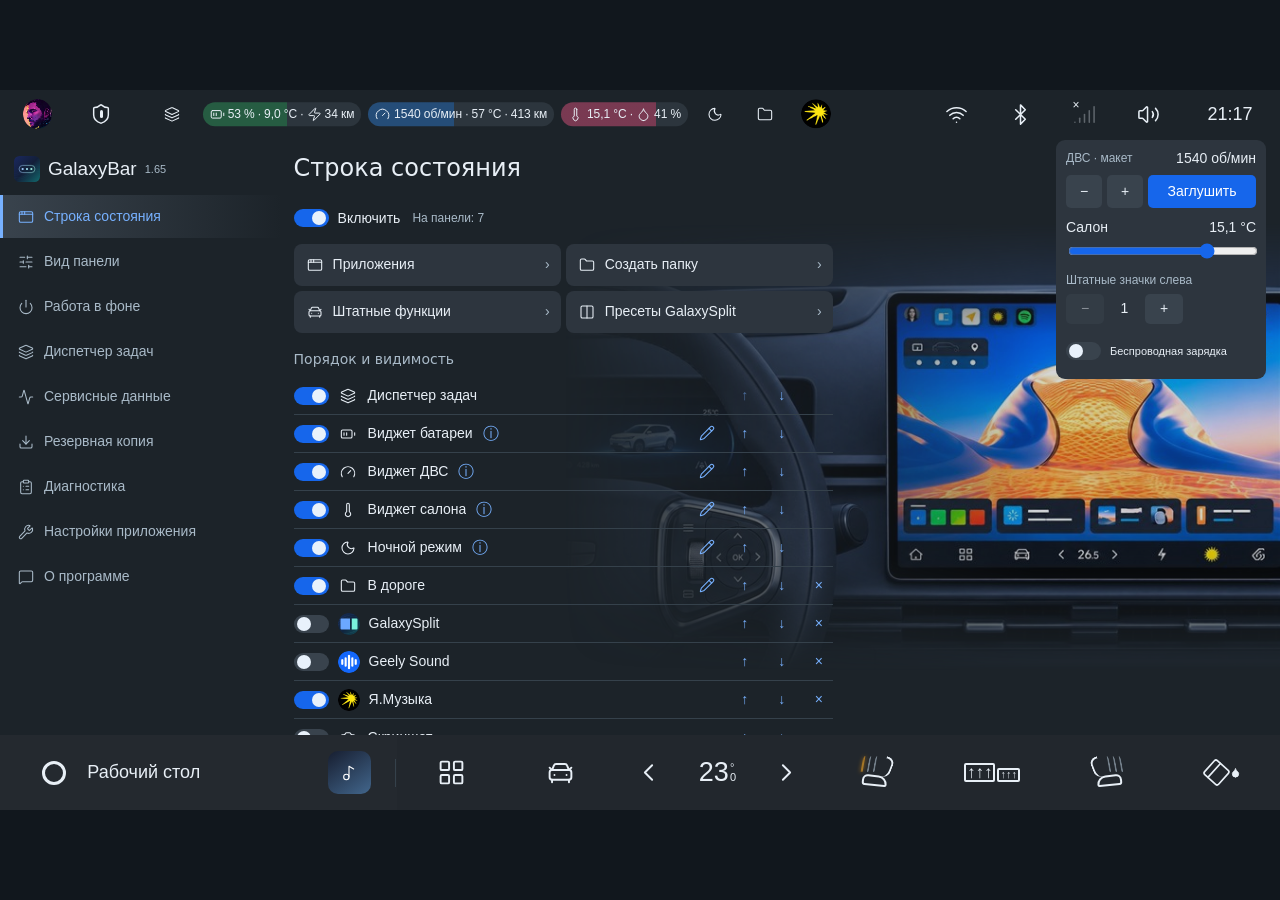
==== commit 52cfe461: "Publish the GalaxyBar 1.65 interactive demo" ====
--- a/galaxybar/index.html
+++ b/galaxybar/index.html
@@ -1932,7 +1932,7 @@
   &lt;/section&gt;
   &lt;div class=&quot;gb-layout&quot;&gt;
     &lt;aside&gt;
-      &lt;div class=&quot;gb-brand&quot;&gt;&lt;img src=&quot;[data-uri]&quot; alt=&quot;&quot;&gt;GalaxyBar &lt;small class=&quot;gb-version&quot;&gt;1.63&lt;/small&gt;&lt;/div&gt;
+      &lt;div class=&quot;gb-brand&quot;&gt;&lt;img src=&quot;[data-uri]&quot; alt=&quot;&quot;&gt;GalaxyBar &lt;small class=&quot;gb-version&quot;&gt;1.65&lt;/small&gt;&lt;/div&gt;
       &lt;nav aria-label=&quot;Настройки GalaxyBar&quot;&gt;&lt;/nav&gt;
     &lt;/aside&gt;
     &lt;main aria-label=&quot;Настройки&quot;&gt;&lt;/main&gt;
@@ -1959,7 +1959,7 @@
     &lt;canvas class=&quot;nc-dials&quot; role=&quot;img&quot; aria-label=&quot;Скорость 72 километра в час, обороты двигателя 1540 в минуту&quot;&gt;&lt;/canvas&gt;
     &lt;div class=&quot;nc-values&quot; aria-hidden=&quot;true&quot;&gt;
       &lt;div class=&quot;nc-speed&quot;&gt;&lt;strong data-speed&gt;72&lt;/strong&gt;&lt;span&gt;км/ч&lt;/span&gt;&lt;/div&gt;
-      &lt;div class=&quot;nc-rpm&quot;&gt;&lt;small data-right-label&gt;Обороты ДВС&lt;/small&gt;&lt;strong data-nc-reading&gt;1540&lt;/strong&gt;&lt;span data-right-unit&gt;об/мин&lt;/span&gt;&lt;/div&gt;
+      &lt;div class=&quot;nc-rpm&quot;&gt;&lt;small data-right-label&gt;Обороты ДВС&lt;/small&gt;&lt;strong&gt;&lt;b class=&quot;nc-charge-arrow&quot; aria-hidden=&quot;true&quot; hidden&gt;↑&lt;/b&gt;&lt;b data-nc-reading&gt;1540&lt;/b&gt;&lt;/strong&gt;&lt;span data-right-unit&gt;об/мин&lt;/span&gt;&lt;/div&gt;
     &lt;/div&gt;
     &lt;div class=&quot;nc-music&quot;&gt;&lt;i data-lucide=&quot;music-2&quot; aria-hidden=&quot;true&quot;&gt;&lt;/i&gt;&lt;div&gt;&lt;strong&gt;Электричка&lt;/strong&gt;&lt;span&gt;Кино&lt;/span&gt;&lt;/div&gt;&lt;/div&gt;
     &lt;div class=&quot;nc-power-notice&quot; role=&quot;note&quot; hidden&gt;&lt;span&gt;Нет свежих данных о мощности&lt;/span&gt;&lt;/div&gt;
@@ -2053,6 +2053,22 @@
 #galaxybar-app-demo .gb-service-reading {display:grid;grid-template-columns:minmax(0,1fr) auto;gap:16px;align-items:center;min-height:37px;padding:7px 0;border-bottom:1px solid var(--gb-line)}
 #galaxybar-app-demo .gb-service-reading dt {color:var(--gb-muted)}
 #galaxybar-app-demo .gb-service-reading dd {margin:0;white-space:nowrap;text-align:right;font-variant-numeric:tabular-nums}
+#galaxybar-app-demo .gb-service-reset {display:grid;grid-template-columns:1fr 1fr;gap:8px;margin-top:10px}
+#galaxybar-app-demo .gb-engine-hours-since {display:block;color:var(--gb-muted);font-size:12px}
+#galaxybar-app-demo .gb-dialog[data-hours-stats] {width:min(740px,calc(100% - 28px))}
+#galaxybar-app-demo .gb-hours-header {display:flex;align-items:center;justify-content:space-between;margin-bottom:14px}
+#galaxybar-app-demo .gb-hours-year {display:flex;align-items:center;gap:15px;min-height:42px}
+#galaxybar-app-demo .gb-hours-year button {min-width:42px;min-height:38px}
+#galaxybar-app-demo .gb-hours-plot {position:relative;display:grid;grid-template-columns:repeat(12,minmax(0,1fr));height:222px;margin:8px 5px 33px 43px}
+#galaxybar-app-demo .gb-hours-gridline {position:absolute;inset-inline:0;height:1px;background:var(--gb-line);pointer-events:none}
+#galaxybar-app-demo .gb-hours-gridline span {position:absolute;right:calc(100% + 8px);transform:translateY(-50%);color:var(--gb-muted);font-size:12px}
+#galaxybar-app-demo .gb-hours-cell {position:relative;min-width:0;height:100%;padding:0 3px;background:transparent;border:0;border-radius:6px}
+#galaxybar-app-demo .gb-hours-cell[aria-pressed=&quot;true&quot;] {background:color-mix(in srgb,var(--gb-blue) 13%,transparent)}
+#galaxybar-app-demo .gb-hours-cell .gb-hours-month {position:absolute;top:calc(100% + 7px);left:0;width:100%;font-size:12px;color:var(--gb-muted)}
+#galaxybar-app-demo .gb-hours-cell[aria-pressed=&quot;true&quot;] .gb-hours-month {color:var(--gb-accent)}
+#galaxybar-app-demo .gb-hours-bar {position:absolute;left:24%;right:24%;bottom:0;height:var(--bar);border-radius:5px 5px 0 0;background:var(--gb-blue);opacity:.68;pointer-events:none}
+#galaxybar-app-demo .gb-hours-cell[aria-pressed=&quot;true&quot;] .gb-hours-bar {opacity:1}
+#galaxybar-app-demo .gb-hours-selection {display:block;text-align:center;color:var(--gb-text);font-variant-numeric:tabular-nums}
 #galaxybar-app-demo .gb-service-reading dd small {display:block;margin-top:3px;max-width:220px;white-space:normal;font-size:12px;line-height:1.35}
 #galaxybar-app-demo .gb-forecast-comparison {display:block;margin:0 0 6px;font-size:12px;line-height:1.35;color:var(--gb-muted)}
 @media (prefers-reduced-motion:reduce) {#galaxybar-app-demo .gb-shortcuts {transition:none}}
@@ -2274,6 +2290,9 @@
 #galaxybar-app-demo .gb-meter .gb-symbol {width:15px;height:15px;font-size:13px}
 #galaxybar-app-demo .gb-meter .gb-symbol svg {width:14px;height:14px}
 #galaxybar-app-demo .gb-meter-line,#galaxybar-app-demo .gb-meter-part {display:inline-flex;align-items:center;gap:3px}
+#galaxybar-app-demo .gb-charging-arrow {color:#79e8a7;font-weight:700}
+#galaxybar-app-demo[data-theme=&quot;light&quot;] .gb-charging-arrow {color:#005b32}
+#galaxybar-app-demo .gb-meter .gb-charging-arrow {font-size:14px}
 #galaxybar-app-demo [data-rpm] {font-variant-numeric:tabular-nums}
 #galaxybar-app-demo .gb-choice {display:flex;align-items:center;gap:10px;min-width:0;min-height:44px}
 #galaxybar-app-demo .gb-widget-options {flex-wrap:wrap;column-gap:6px;row-gap:0}
@@ -2291,6 +2310,12 @@
 #galaxybar-app-demo .gb-help-caption {display:inline-flex;align-items:center;gap:4px;max-width:100%}
 #galaxybar-app-demo .gb-help-caption .gb-mini {flex:none}
 #galaxybar-app-demo .gb-widget-options &gt; .gb-help-caption {gap:4px}
+#galaxybar-app-demo .gb-field-handle {margin-inline-start:auto;cursor:grab;touch-action:none;user-select:none;color:var(--gb-muted)}
+#galaxybar-app-demo .gb-field-handle:active {cursor:grabbing}
+#galaxybar-app-demo .gb-field-target {background:color-mix(in srgb,var(--gb-blue) 18%,transparent);border-radius:8px}
+#galaxybar-app-demo .gb-vehicles {display:grid;gap:0;padding:8px 14px;border-radius:12px;background:var(--gb-card)}
+#galaxybar-app-demo .gb-vehicles .gb-choice {min-height:56px;cursor:pointer}
+#galaxybar-app-demo .gb-vehicle-icon {width:24px;height:24px;flex:none}
 #galaxybar-app-demo .gb-help-caption h3 {margin:0}
 #galaxybar-app-demo .gb-telegram {display:grid;gap:8px;margin-top:10px}
 #galaxybar-app-demo .gb-telegram .gb-control {width:100%;text-align:left}
@@ -2327,7 +2352,7 @@
 }
 @keyframes gb-update-spin {to{transform:rotate(360deg)}}
 #galaxybar-app-demo .gb-diagnostics {margin:10px 0 16px}
-#galaxybar-app-demo:is([data-section=&quot;7&quot;],[data-section=&quot;8&quot;]) .gb-test-drive {display:none}
+#galaxybar-app-demo:is([data-section=&quot;6&quot;],[data-section=&quot;7&quot;],[data-section=&quot;8&quot;]) .gb-test-drive {display:none}
 #galaxybar-app-demo .gb-diagnostics p {margin:0 0 6px;overflow-wrap:anywhere}
 #galaxybar-app-demo .gb-diagnostics .gb-diagnostic-status {background:var(--gb-card);border-left:3px solid var(--gb-accent);border-radius:6px;padding:9px 12px;margin-bottom:10px;line-height:1.35}
 #galaxybar-app-demo .gb-diagnostic-status small {display:block;margin-bottom:3px}
@@ -2380,6 +2405,8 @@
 #galaxybar-night-concept .nc-values strong {font-size:6.65cqw;font-weight:600;line-height:1;letter-spacing:-.22cqw;color:#dbdae3;font-variant-numeric:tabular-nums}
 #galaxybar-night-concept .nc-values span {font-size:max(11px,1.15cqw);color:#85818f;font-weight:400}
 #galaxybar-night-concept .nc-rpm strong {color:#d3e0d8;text-shadow:0 0 2.8cqw #0f5b3930}
+#galaxybar-night-concept .nc-rpm strong b {font-weight:inherit}
+#galaxybar-night-concept .nc-rpm strong .nc-charge-arrow {color:#79e8a7;font-size:.54em;vertical-align:.17em;margin-inline-end:.5cqw}
 #galaxybar-night-concept .nc-rpm &gt; small {position:absolute;bottom:calc(100% + 1.2cqw);font-size:max(11px,1cqw);font-weight:400;white-space:nowrap;color:#6c8274}
 #galaxybar-night-concept[data-regeneration=&quot;true&quot;] .nc-rpm strong {color:#bbd5dc}
 #galaxybar-night-concept[data-regeneration=&quot;true&quot;] .nc-rpm &gt; small {color:#71999c}
@@ -2462,11 +2489,20 @@
   const toastBox = root.querySelector(&#x27;.gb-toast&#x27;);
   const sections = [
     [&#x27;Строка состояния&#x27;,&#x27;app-window&#x27;,&#x27;▣&#x27;], [&#x27;Вид панели&#x27;,&#x27;sliders-horizontal&#x27;,&#x27;☷&#x27;],
-    [&#x27;Тема приложения&#x27;,&#x27;sun&#x27;,&#x27;☼&#x27;], [&#x27;Работа в фоне&#x27;,&#x27;power&#x27;,&#x27;⏻&#x27;], [&#x27;Диспетчер задач&#x27;,&#x27;layers&#x27;,&#x27;▤&#x27;],
+    [&#x27;Работа в фоне&#x27;,&#x27;power&#x27;,&#x27;⏻&#x27;], [&#x27;Диспетчер задач&#x27;,&#x27;layers&#x27;,&#x27;▤&#x27;],
     [&#x27;Сервисные данные&#x27;,&#x27;activity&#x27;,&#x27;◷&#x27;], [&#x27;Резервная копия&#x27;,&#x27;download&#x27;,&#x27;⇩&#x27;],
-    [&#x27;Диагностика&#x27;,&#x27;clipboard-list&#x27;,&#x27;▤&#x27;], [&#x27;О программе&#x27;,&#x27;message-square&#x27;,&#x27;▢&#x27;]
+    [&#x27;Диагностика&#x27;,&#x27;clipboard-list&#x27;,&#x27;▤&#x27;], [&#x27;Настройки приложения&#x27;,&#x27;wrench&#x27;,&#x27;⚒&#x27;], [&#x27;О программе&#x27;,&#x27;message-square&#x27;,&#x27;▢&#x27;]
   ];
-  const SECTION_SERVICE=5,SECTION_ABOUT=8;
+  const SECTION_TASKS=3,SECTION_SERVICE=4,SECTION_ABOUT=8;
+  const installedVersion=&#x27;1.65&#x27;;
+  const vehicleProfiles={starship:&#x27;Geely Galaxy Starship 7 (дорестайлинг)&#x27;,
+    starship_restyling:&#x27;Geely Galaxy Starship 7 рестайлинг (в разработке)&#x27;,atlas:&#x27;Geely Atlas (в разработке)&#x27;};
+  const vehicleProfileIcons={
+    &quot;starship&quot;: &quot;[data-uri]&quot;,
+    &quot;starship_restyling&quot;: &quot;[data-uri]&quot;,
+    &quot;atlas&quot;: &quot;[data-uri]&quot;
+  };
+  const validProfile=id=&gt;Object.hasOwn(vehicleProfiles,id);
   const experimentalFeatures=[];
   const seatKeys = [&#x27;heat&#x27;,&#x27;heat2&#x27;,&#x27;vent&#x27;,&#x27;vent2&#x27;,&#x27;massage&#x27;,&#x27;massage2&#x27;];
   const toggleKeys = [&#x27;glass&#x27;,&#x27;wipers&#x27;];
@@ -2492,10 +2528,12 @@
   const appearance = {left:220,center:36,height:44,round:2,style:0,reserve:false,hide:true};
   const state = {
     section:0, enabled:true, limit:3, diagnosticSpeedGranted:false,
+    vehicleProfile:&#x27;starship&#x27;,
     experimental:globalThis.openai?.widgetState?.privateContent?.experimental===true,nightOrder:4,
     nightOptions:{brightness:80,horizon:false,fullscreen:true,hideStatusBar:false,hideGalaxyBar:true,speed:true,engine:true,battery:true,fuel:true,temperature:true,time:true,
       ...globalThis.openai?.widgetState?.privateContent?.nightOptions},
     widgetFields:{battery:[true,true,true,false],engine:[true,true,true,false],cabin:[true,true]},
+    widgetOrder:{battery:[0,1,2,3],engine:[0,1,2,3],cabin:[0,1]},
     systemIconCount:Math.max(1,Math.min(5,Number(globalThis.openai?.widgetState?.privateContent?.systemIconCount)||1)),
     wirelessCharging:globalThis.openai?.widgetState?.privateContent?.wirelessCharging===true,
     widgetStyles:{
@@ -2518,17 +2556,34 @@
       if(fields.some(Boolean))state.widgetFields[key]=fields;
     }
   }
-  restoreWidgetFields(globalThis.openai?.widgetState?.privateContent?.widgetFields);
+  function restoreWidgetOrder(stored) {
+    for(const [key,fields] of Object.entries(state.widgetOrder)) {
+      const order=stored?.[key];
+      if(Array.isArray(order)&amp;&amp;order.length===fields.length&amp;&amp;fields.every(field=&gt;order.includes(field)))state.widgetOrder[key]=[...order];
+    }
+  }
+  const savedSettings=globalThis.openai?.widgetState?.privateContent;
+  if(validProfile(savedSettings?.vehicleProfile))state.vehicleProfile=savedSettings.vehicleProfile;
+  restoreWidgetFields(savedSettings?.widgetFields);
+  restoreWidgetOrder(savedSettings?.widgetOrder);
+  const isAtlas=()=&gt;state.vehicleProfile===&#x27;atlas&#x27;;
+  const availableShortcut=key=&gt;!isAtlas()||(key!==&#x27;battery&#x27;&amp;&amp;key!==&#x27;wipers&#x27;);
   const nominalCapacity = {tank:51,battery:19.1};
+  const tankCapacity=()=&gt;isAtlas()?54:nominalCapacity.tank;
   const quantity = (percent,capacity) =&gt; capacity*percent/100;
   const decimal = new Intl.NumberFormat(&#x27;ru-RU&#x27;, {minimumFractionDigits:1, maximumFractionDigits:1});
   const powerNumber=value=&gt;value==null||!Number.isFinite(value)?&#x27;—&#x27;:decimal.format(Math.sign(value)*Math.round(Math.abs(value)*10)/10||0);
+  const powerMagnitude=value=&gt;powerNumber(value==null?null:Math.abs(value));
+  const chargeArrow=value=&gt;&#x27;&lt;span class=&quot;gb-charging-arrow&quot; data-charge-arrow aria-label=&quot;Заряд батареи&quot;&#x27;+(value&lt;0?&#x27;&#x27;:&#x27; hidden&#x27;)+&#x27;&gt;↑&lt;/span&gt;&#x27;;
+  const powerReading=value=&gt;chargeArrow(value)+&#x27; &lt;span data-battery-power&gt;&#x27;+powerMagnitude(value)+
+    &#x27;&lt;/span&gt; &lt;span data-power-unit&#x27;+(value==null?&#x27; hidden&#x27;:&#x27;&#x27;)+&#x27;&gt;кВт&lt;/span&gt;&#x27;;
   const demo = {charge:53, batteryTemp:&#x27;9,0 °C&#x27;, voltage:&#x27;327,8 В&#x27;, auxiliaryVoltage:&#x27;14,50 В&#x27;, batteryPower:3.8,cabinTemp:15.1, humidity:41, evRange:34,factoryEvRange:41,
     rpm:1536, coolant:57, fuel:46, fuelLiters:25.2, factoryFuelRange:588, fuelConsumption:6.1, fuelSampleKm:64, fuelPendingKm:6,
     speed:72,odometer:11159,electricOdometer:7303,outside:4,rearHeat:false,wiperService:false};
-  const fuelLiters = () =&gt; demo.fuelLiters ?? quantity(demo.fuel,nominalCapacity.tank);
+  const fuelLiters = () =&gt; isAtlas()?15:demo.fuelLiters ?? quantity(demo.fuel,nominalCapacity.tank);
+  const fuelPercent=()=&gt;isAtlas()?Math.round(fuelLiters()*100/tankCapacity()):demo.fuel;
   const fuelWeight = () =&gt; Math.min(1,demo.fuelSampleKm/60);
-  const fuelRange = () =&gt; demo.fuelSampleKm === 0 ? demo.factoryFuelRange
+  const fuelRange = () =&gt; isAtlas()?null:demo.fuelSampleKm === 0 ? demo.factoryFuelRange
     : Math.round(demo.factoryFuelRange*(1-fuelWeight())+Math.round(fuelLiters()*100/demo.fuelConsumption)*fuelWeight());
   function forecastComparison(estimate,standard){
     if(!Number.isFinite(estimate)||!Number.isFinite(standard)||estimate&lt;0||standard&lt;=0)return &#x27;&#x27;;
@@ -2536,6 +2591,51 @@
     return difference===0?&#x27;Как штатный&#x27;:&#x27;на &#x27;+difference+&#x27;% &#x27;+(estimate&lt;standard?&#x27;меньше&#x27;:&#x27;больше&#x27;)+&#x27; штатного&#x27;;
   }
   const simulatedEngine={running:true,baseRpm:1542};
+  const minuteMs=60_000;
+  function dateKey(date){
+    const pad=value=&gt;String(value).padStart(2,&#x27;0&#x27;);
+    return date.getFullYear()+&#x27;-&#x27;+pad(date.getMonth()+1)+&#x27;-&#x27;+pad(date.getDate());
+  }
+  function localDay(offset=0){
+    const date=new Date();
+    date.setDate(date.getDate()+offset);
+    return dateKey(date);
+  }
+  function exampleEngineHours(){
+    const now=new Date();
+    const days=Object.fromEntries([[13,550],[6,845],[5,1260],[4,720],[3,1080],[2,1380]].map(([offset,minutes])=&gt;
+      [dateKey(new Date(now.getFullYear(),now.getMonth()-offset,12)),minutes*minuteMs]));
+    const first=Object.keys(days).sort()[0];
+    Object.assign(days,{[localDay(-7)]:1080*minuteMs,[localDay(-3)]:540*minuteMs,[localDay()]:265*minuteMs});
+    return {total:(128*60+40)*minuteMs,service:(31*60+25)*minuteMs,date:localDay(-7),first,days,
+      services:[{date:localDay(-7),total:(97*60+15)*minuteMs}]};
+  }
+  const hoursByVehicle={starship:exampleEngineHours(),starship_restyling:exampleEngineHours()};
+  const engineHours=()=&gt;hoursByVehicle[state.vehicleProfile];
+  let lastHoursSample=performance.now();
+  function sampleEngineHours(){
+    const now=performance.now(),gap=now-lastHoursSample;
+    lastHoursSample=now;
+    const hours=engineHours();
+    if(!hours||!simulatedEngine.running||gap&lt;=0||gap&gt;4000)return;
+    hours.total+=gap;hours.service+=gap;
+    const day=localDay();hours.days[day]=(hours.days[day]||0)+gap;
+  }
+  function hoursText(value){
+    if(value==null)return &#x27;—&#x27;;
+    const minutes=Math.floor(value/minuteMs);
+    return Math.floor(minutes/60)+&#x27; ч &#x27;+String(minutes%60).padStart(2,&#x27;0&#x27;)+&#x27; мин&#x27;;
+  }
+  function hoursSinceText(total=false){
+    const date=total?engineHours()?.first:engineHours()?.date;
+    return date?&#x27;Отсчёт с &#x27;+date.split(&#x27;-&#x27;).reverse().join(&#x27;.&#x27;):&#x27;&#x27;;
+  }
+  function hoursSinceCaption(total=false){
+    const since=hoursSinceText(total);
+    return since?&#x27;&lt;small class=&quot;gb-engine-hours-since&quot; data-hours-since=&quot;&#x27;+(total?&#x27;total&#x27;:&#x27;service&#x27;)+&#x27;&quot;&gt;&#x27;+escape(since)+&#x27;&lt;/small&gt;&#x27;:&#x27;&#x27;;
+  }
+  const engineHoursHelp=&#x27;GalaxyBar считает время, пока обороты ДВС выше нуля, в том числе на холостом ходу. &#x27;+
+    &#x27;Общий счётчик ведётся с начала записи в GalaxyBar. Счётчик «После ТО» сбрасывается в разделе «Сервисные данные» → «Моточасы».&#x27;;
   const startFillRpm=700, fullFillRpm=3500;
   const rpmStep=250;
   const maxDemoRpm=6000;
@@ -2559,6 +2659,7 @@
     battery:&#x27;Нажмите на виджет батареи в верхней панели, чтобы открыть данные о заряде, температуре, мощности в кВт и напряжении обеих батарей. Если включён прогноз EV, там же виден запас хода.&#x27;,
     engine:&#x27;Нажмите на виджет ДВС в верхней панели, чтобы открыть расширенную информацию об оборотах, температуре антифриза, уровне топлива и запасе хода на бензине.&#x27;
   };
+  const fuelForecastHelp=()=&gt;isAtlas()?&#x27;GalaxyBar читает объём топлива из FUEL_LEVEL и рассчитывает процент для бака объёмом 54 л. Прогноз запаса хода для Atlas в разработке.&#x27;:widgetHelp.engine;
   let nextFolder = 2;
   let draft = null;
   let timer;
@@ -2572,7 +2673,8 @@
   const nativeIconCache = new Map();
   const nativeLevel = key =&gt; key===&#x27;glass&#x27; ? Number(demo.rearHeat)
     : key===&#x27;wipers&#x27; ? Number(demo.wiperService) : seatLevels[key]||0;
-  const nativeStateLabel = key =&gt; toggleKeys.includes(key) ? (nativeLevel(key)?&#x27;Вкл&#x27;:&#x27;Выкл&#x27;)
+  const binarySeat=key=&gt;isAtlas()&amp;&amp;(key===&#x27;massage&#x27;||key===&#x27;massage2&#x27;);
+  const nativeStateLabel = key =&gt; toggleKeys.includes(key)||binarySeat(key) ? (nativeLevel(key)?&#x27;Вкл&#x27;:&#x27;Выкл&#x27;)
     : seatKeys.includes(key) ? (nativeLevel(key)?&#x27;Уровень &#x27;+nativeLevel(key):&#x27;Выкл&#x27;) : &#x27;&#x27;;
   function nativeIconData(key) {
     const level=nativeLevel(key), foreground=getComputedStyle(root).getPropertyValue(&#x27;--gb-text&#x27;).trim()||&#x27;#e8eff6&#x27;;
@@ -2681,24 +2783,25 @@
       }
     }
     state.order=order;
-    return state.order;
+    return state.order.filter(availableShortcut);
   }
   const shownShortcut = key =&gt; folderFor(key)?.visible ?? !state.hidden.includes(key);
-  const engineFill = (source=state.engineFill) =&gt; source===&#x27;fuel&#x27; ? demo.fuel
-    : Math.max(0,Math.min(100,(demo.rpm-startFillRpm)*100/(fullFillRpm-startFillRpm)));
-  const engineShown = () =&gt; !state.engineHideStopped || simulatedEngine.running;
-  function meter(key, fields, appearance, fillSource, preview=false) {
+  const engineFill = (source=state.engineFill) =&gt; source===&#x27;fuel&#x27; ? fuelPercent()
+    : isAtlas()?0:Math.max(0,Math.min(100,(demo.rpm-startFillRpm)*100/(fullFillRpm-startFillRpm)));
+  const engineShown = () =&gt; isAtlas() || !state.engineHideStopped || simulatedEngine.running;
+  function meter(key, fields, appearance, fillSource, preview=false, order=state.widgetOrder[key]) {
     const engine=key===&#x27;engine&#x27;;
     const cabin=key===&#x27;cabin&#x27;;
-    const reading=(value,unit,attributes=&#x27;&#x27;)=&gt;&#x27;&lt;span class=&quot;gb-meter-number&quot;&#x27;+attributes+&#x27;&gt;&#x27;+escape(value)+
+    const reading=(value,unit,attributes=&#x27;&#x27;)=&gt;&#x27;&lt;span class=&quot;gb-meter-number&quot;&#x27;+attributes+&#x27;&gt;&#x27;+escape(value??&#x27;—&#x27;)+
       &#x27;&lt;/span&gt;&#x27;+(appearance.units?&#x27;&lt;span class=&quot;gb-meter-unit&quot;&gt;&#x27;+unit+&#x27;&lt;/span&gt;&#x27;:&#x27;&#x27;);
     const values=engine
-      ? [reading(demo.rpm,appearance.rpmUnit===&#x27;rpm&#x27;?&#x27;RPM&#x27;:&#x27;об/мин&#x27;,&#x27; data-rpm-number&#x27;),reading(demo.coolant,&#x27;°C&#x27;),
+      ? [reading(isAtlas()&amp;&amp;!preview?null:demo.rpm,appearance.rpmUnit===&#x27;rpm&#x27;?&#x27;RPM&#x27;:&#x27;об/мин&#x27;,&#x27; data-rpm-number&#x27;),reading(isAtlas()&amp;&amp;!preview?null:demo.coolant,&#x27;°C&#x27;),
         reading(fuelRange(),&#x27;км&#x27;),reading(Math.round(fuelLiters()),&#x27;л&#x27;)]
       : cabin ? [reading(decimal.format(demo.cabinTemp),&#x27;°C&#x27;),glyph(&#x27;droplet&#x27;,&#x27;💧&#x27;)+reading(demo.humidity,&#x27;%&#x27;)]
-      : [reading(demo.charge,&#x27;%&#x27;),reading(demo.batteryTemp.replace(/\s*°C$/,&#x27;&#x27;),&#x27;°C&#x27;),glyph(&#x27;zap&#x27;,&#x27;ϟ&#x27;)+reading(demo.evRange,&#x27;км&#x27;),reading(powerNumber(demo.batteryPower),&#x27;кВт&#x27;,&#x27; data-battery-power&#x27;)];
-    const content=values.filter((_,i)=&gt;fields[i]).map(value=&gt;&#x27;&lt;span class=&quot;gb-meter-part&quot;&gt;&#x27;+value+&#x27;&lt;/span&gt;&#x27;).join(&#x27;&lt;span aria-hidden=&quot;true&quot;&gt;·&lt;/span&gt;&#x27;);
-    const leading=engine||cabin||fields[0]?icon(key):&#x27;&#x27;;
+      : [reading(demo.charge,&#x27;%&#x27;),reading(demo.batteryTemp.replace(/\s*°C$/,&#x27;&#x27;),&#x27;°C&#x27;),glyph(&#x27;zap&#x27;,&#x27;ϟ&#x27;)+reading(demo.evRange,&#x27;км&#x27;),chargeArrow(demo.batteryPower)+reading(powerMagnitude(demo.batteryPower),&#x27;кВт&#x27;,&#x27; data-battery-power&#x27;)];
+    const content=order.filter(i=&gt;fields[i]).map(i=&gt;&#x27;&lt;span class=&quot;gb-meter-part&quot; data-meter-field=&quot;&#x27;+i+&#x27;&quot;&gt;&#x27;+
+      (!engine&amp;&amp;!cabin&amp;&amp;i===0?icon(key):&#x27;&#x27;)+values[i]+&#x27;&lt;/span&gt;&#x27;).join(&#x27;&lt;span aria-hidden=&quot;true&quot;&gt;·&lt;/span&gt;&#x27;);
+    const leading=engine||cabin?icon(key):&#x27;&#x27;;
     const tag=preview?&#x27;span&#x27;:&#x27;button&#x27;;
     const button=preview?&#x27;&#x27;:&#x27; type=&quot;button&quot; aria-label=&quot;&#x27;+(cabin?&#x27;Салон&#x27;:engine?&#x27;Двигатель&#x27;:&#x27;Тяговая батарея&#x27;)+&#x27;&quot; data-action=&quot;&#x27;+key+&#x27;&quot;&#x27;;
     const cabinFill = (Math.max(-30,Math.min(30,demo.cabinTemp))+30)*100/60;
@@ -2766,24 +2869,26 @@
     const order=orderedShortcuts();
     const shortcuts = order.map((key,i)=&gt;{
       const folder=folderFor(key), name=folder?.name ?? label(key);
+      const index=state.order.indexOf(key);
+      const offset=direction=&gt;state.order.indexOf(order[i+direction])-index;
       const caption=key in widgetTapHelp
         ? &#x27;&lt;span class=&quot;gb-grow gb-widget-title&quot;&gt;&lt;span&gt;&#x27;+escape(name)+&#x27;&lt;/span&gt;&#x27;+
           mini(&#x27;ⓘ&#x27;,&#x27;Справка: &#x27;+name,&#x27;widgetHint:&#x27;+key)+&#x27;&lt;/span&gt;&#x27;
         : &#x27;&lt;span class=&quot;gb-grow&quot;&gt;&#x27;+escape(name)+&#x27;&lt;/span&gt;&#x27;;
-      return &#x27;&lt;div class=&quot;gb-row gb-divider&quot; data-order-index=&quot;&#x27;+i+&#x27;&quot;&gt;&#x27;+toggle(&#x27;Показывать &#x27;+name,&#x27;visible:&#x27;+key,shownShortcut(key))+
+      return &#x27;&lt;div class=&quot;gb-row gb-divider&quot; data-order-index=&quot;&#x27;+index+&#x27;&quot;&gt;&#x27;+toggle(&#x27;Показывать &#x27;+name,&#x27;visible:&#x27;+key,shownShortcut(key))+
         (folder?folderGlyph(folder.icon)+&#x27;&lt;span class=&quot;gb-grow&quot;&gt;&#x27;+escape(name)+&#x27;&lt;/span&gt;&#x27;+
           mini(glyph(&#x27;pencil&#x27;,&#x27;✎&#x27;),&#x27;Редактировать папку «&#x27;+name+&#x27;»&#x27;,&#x27;folder:&#x27;+folder.id):
           icon(key)+caption)+
         (key in widgetLabels?mini(glyph(&#x27;pencil&#x27;,&#x27;✎&#x27;),&#x27;Настроить &#x27;+name.toLowerCase(),&#x27;widget:&#x27;+key):
           key===&#x27;night&#x27;?mini(glyph(&#x27;pencil&#x27;,&#x27;✎&#x27;),&#x27;Настроить ночной режим&#x27;,&#x27;editNight&#x27;):
           key===&#x27;recent&#x27;?mini(glyph(&#x27;pencil&#x27;,&#x27;✎&#x27;),&#x27;Настроить последние приложения&#x27;,&#x27;editRecent&#x27;):&#x27;&#x27;)+
-        mini(&#x27;↑&#x27;,&#x27;Выше: &#x27;+name,&#x27;pinMove:&#x27;+i+&#x27;:-1&#x27;,i===0)+mini(&#x27;↓&#x27;,&#x27;Ниже: &#x27;+name,&#x27;pinMove:&#x27;+i+&#x27;:1&#x27;,i===order.length-1)+
+        mini(&#x27;↑&#x27;,&#x27;Выше: &#x27;+name,&#x27;pinMove:&#x27;+index+&#x27;:&#x27;+offset(-1),i===0)+mini(&#x27;↓&#x27;,&#x27;Ниже: &#x27;+name,&#x27;pinMove:&#x27;+index+&#x27;:&#x27;+offset(1),i===order.length-1)+
         (folder?mini(&#x27;×&#x27;,&#x27;Удалить папку «&#x27;+name+&#x27;»&#x27;,&#x27;deleteFolder:&#x27;+folder.id):
           serviceKeys.includes(key)?&#x27;&lt;span class=&quot;gb-remove-spacer&quot; aria-hidden=&quot;true&quot;&gt;&lt;/span&gt;&#x27;:
           mini(&#x27;×&#x27;,&#x27;Убрать ярлык «&#x27;+name+&#x27;»&#x27;,&#x27;removeShortcut:&#x27;+key))+&#x27;&lt;/div&gt;&#x27;;
     }).join(&#x27;&#x27;);
     return &#x27;&lt;div class=&quot;gb-summary&quot;&gt;&#x27;+toggle(&#x27;Включить&#x27;,&#x27;enabled&#x27;)+
-      &#x27;&lt;small&gt;&#x27;+(state.enabled ? &#x27;На панели: &#x27;+bar.children.length : &#x27;Ярлыки выключены&#x27;)+&#x27;&lt;/small&gt;&lt;/div&gt;&#x27;+
+      &#x27;&lt;small&gt;&#x27;+(state.enabled ? (isAtlas()?&#x27;Служба GalaxyBar · &#x27;:&#x27;&#x27;)+&#x27;На панели: &#x27;+bar.children.length : &#x27;Ярлыки выключены&#x27;)+&#x27;&lt;/small&gt;&lt;/div&gt;&#x27;+
       &#x27;&lt;div class=&quot;gb-actions gb-two&quot;&gt;&#x27;+tile(&#x27;Приложения&#x27;,&#x27;picker:pinned&#x27;,glyph(&#x27;app-window&#x27;,&#x27;▣&#x27;))+
       tile(&#x27;Создать папку&#x27;,&#x27;newFolder&#x27;,glyph(&#x27;folder&#x27;,&#x27;▱&#x27;)).replace(&#x27;&lt;button &#x27;,state.folders.length&gt;=5?&#x27;&lt;button disabled &#x27;:&#x27;&lt;button &#x27;)+
       tile(&#x27;Штатные функции&#x27;,&#x27;picker:vehicle&#x27;,glyph(&#x27;car-front&#x27;,&#x27;▰&#x27;))+
@@ -2798,19 +2903,25 @@
       &#x27;&lt;h3&gt;Стиль значков&lt;/h3&gt;&#x27;+segments(&#x27;style&#x27;,[&#x27;Цветные&#x27;,&#x27;Монохромные&#x27;,&#x27;Контурные&#x27;,&#x27;Оттенки серого&#x27;])+
       control(&#x27;Сбросить вид панели&#x27;,&#x27;reset&#x27;)+&#x27;&lt;h3&gt;Полноэкранный режим&lt;/h3&gt;&#x27;+toggle(&#x27;Скрывать вместе со штатной строкой&#x27;,&#x27;hide&#x27;);
   }
-  function themeScreen() {
-    return segments(&#x27;theme&#x27;,[&#x27;Светлая&#x27;,&#x27;Тёмная&#x27;,&#x27;Авто&#x27;])+
+  function appSettingsScreen() {
+    return &#x27;&lt;h3&gt;Автомобиль&lt;/h3&gt;&#x27;+vehicleSettings()+&#x27;&lt;h3&gt;Тема&lt;/h3&gt;&#x27;+segments(&#x27;theme&#x27;,[&#x27;Светлая&#x27;,&#x27;Тёмная&#x27;,&#x27;Авто&#x27;])+
       (state.theme===2 ? toggle(&#x27;Следовать системной теме&#x27;,&#x27;follow&#x27;)+
       (!state.follow ? &#x27;&lt;h3&gt;Расписание&lt;/h3&gt;&#x27;+tile(&#x27;Светлая тема · &#x27;+state.day,&#x27;time:day&#x27;)+tile(&#x27;Тёмная тема · &#x27;+state.night,&#x27;time:night&#x27;) : &#x27;&#x27;) : &#x27;&#x27;)+
       &#x27;&lt;h3&gt;Масштаб интерфейса&lt;/h3&gt;&#x27;+segments(&#x27;scale&#x27;,[&#x27;100%&#x27;,&#x27;110%&#x27;,&#x27;120%&#x27;,&#x27;130%&#x27;,&#x27;140%&#x27;,&#x27;150%&#x27;]);
   }
   function backupScreen() {
-    return &#x27;&lt;p&gt;Сохраняет настройки, порядок ярлыков и статистику запаса хода на электричестве и бензине.&lt;/p&gt;&lt;div class=&quot;gb-actions&quot;&gt;&#x27;+
+    return &#x27;&lt;p&gt;Сохраняет настройки, порядок ярлыков и статистику запаса хода.&lt;/p&gt;&lt;div class=&quot;gb-actions&quot;&gt;&#x27;+
       tile(&#x27;Сохранить резервную копию&#x27;,&#x27;saveBackup&#x27;,glyph(&#x27;download&#x27;,&#x27;⇩&#x27;))+
       tile(&#x27;Восстановить из копии&#x27;,&#x27;backup:restore&#x27;,glyph(&#x27;upload&#x27;,&#x27;⇧&#x27;))+
       tile(&#x27;Управление копиями&#x27;,&#x27;backup:manage&#x27;,glyph(&#x27;archive&#x27;,&#x27;▤&#x27;))+&#x27;&lt;/div&gt;&#x27;;
   }
-  const releases = [[&quot;1.63&quot;, &quot;20 ноября 2026&quot;, &quot;Дворники, ночной режим и диагностика&quot;, &quot;В «Штатные функции» добавлено сервисное положение передних дворников. Дворники и обогрев заднего стекла переключаются прямо в открытой папке.\n\nВ ночном режиме короткое нажатие показывает панели на 5 секунд. Повторный запуск возвращает на открытый экран, для выхода достаточно одного удержания. Доступен фон «Горизонт», на стоянке мощность показывается с десятыми долями кВт.\n\nВ отдельном разделе «Диагностика» видны разрешения и состояние службы автосдвига. Добавлены запрос доступных разрешений и справка.\n\n«Обучение» записывает отклик ГУ на действия штатными кнопками и собирает один TXT с замерами.&quot;], [&quot;1.6&quot;, &quot;18 ноября 2026&quot;, &quot;Ночной режим, данные автомобиля и обновления&quot;, &quot;Ночной режим доступен в общем списке функций без экспериментального доступа: скорость, обороты ДВС, музыка и четырьмя блоками данных автомобиля. Через карандаш настраиваются яркость с шагом 10% и видимость показателей. Для выхода удерживайте экран 1 секунду. В электрорежиме правый круг показывает мощность тяговой батареи: потребление и возврат энергии. Можно выбрать полный экран, скрытие только верхней штатной панели и отдельно скрыть GalaxyBar.\n\nМощность в кВт добавлена в попап батареи и отдельным показателем в настройки её виджета.\n\nДобавлен виджет температуры и влажности салона. В попапе батареи видно напряжение 12-вольтовой АКБ. В папках можно менять размер плиток и количество столбцов.\n\nВ разделе «Сервисные данные» показания собраны по группам: тяговая батарея, АКБ 12 В, ДВС и топливо, движение и пробег, климат и расчёты GalaxyBar. Прогнозы сравниваются со штатными.\n\nВерхняя панель вмещает больше ярлыков и плавно сдвигается при появлении штатных значков.\n\nДобавлена проверка опубликованных обновлений с переходом в Telegram или SnickPro Store. «Пропустить релиз» скрывает автоматическое предложение этой версии до следующего публичного обновления.&quot;], [&quot;1.54&quot;, &quot;17 ноября 2026&quot;, &quot;Диагностика и оформление виджетов&quot;, &quot;В «О программе» появилась диагностика ГУ с экспортом отчёта о прошивке, разрешениях и доступности данных автомобиля.\n\nУ каждого виджета можно настроить шрифт, размер цифр до 24, единицы измерения, фон и заливку. Для ДВС доступен выбор «об/мин» или «RPM». Результат виден в предпросмотре.\n\nТап по другому значку сразу переключает окна, включая диспетчер задач. История релизов доступна внизу раздела «О программе».&quot;], [&quot;1.51&quot;, &quot;16 ноября 2026&quot;, &quot;Прогноз запаса хода&quot;, &quot;Сначала виджет ДВС показывает штатный прогноз. GalaxyBar постепенно уточняет его, а после 60 км учтённого пробега прогноз полностью опирается на фактический расход.\n\nДля первого расчёта нужно суммарно 15 км гибридных участков. Короткие паузы ДВС учитываются, отдельные поездки на электротяге исключаются. Заправка сохраняет историю.\n\nС разрешением Android объём топлива берётся из ГУ. Он используется для расхода, прогноза, литража и свободного места в баке. Если данных нет, используется процент.\n\nИсправлено зависание статистики EV на первых километрах. Расчёт допускает небольшие расхождения одометров и кратковременный рост заряда при рекуперации.&quot;], [&quot;1.46&quot;, &quot;16 ноября 2026&quot;, &quot;Виджет ДВС и управление сиденьями&quot;, &quot;Добавлен виджет ДВС с оборотами, температурой антифриза, топливом в литрах и прогнозом по расходу. Виджет можно скрывать при заглушённом двигателе, а заливку привязать к уровню топлива или оборотам.\n\nВ попапе ДВС видны расход, учтённый пробег и свободное место в баке. В попапе батареи появились остаток заряда и свободная ёмкость в кВт·ч.\n\nДля подогрева, вентиляции и массажа сидений можно выбрать порядок уровней 0 → 1 → 2 → 3 или штатный 0 → 3 → 2 → 1.&quot;]];
+  function vehicleSettings() {
+    return &#x27;&lt;div class=&quot;gb-vehicles&quot; role=&quot;radiogroup&quot; aria-label=&quot;Автомобиль&quot;&gt;&#x27;+Object.entries(vehicleProfiles).map(([id,title])=&gt;
+      &#x27;&lt;label class=&quot;gb-choice&quot;&gt;&lt;input type=&quot;radio&quot; name=&quot;vehicle-profile&quot; data-vehicle-profile=&quot;&#x27;+id+&#x27;&quot;&#x27;+
+      (id===state.vehicleProfile?&#x27; checked&#x27;:&#x27;&#x27;)+&#x27;&gt;&lt;img class=&quot;gb-vehicle-icon&quot; src=&quot;&#x27;+vehicleProfileIcons[id]+&#x27;&quot; alt=&quot;&quot;&gt;&#x27;+
+      &#x27;&lt;span&gt;&#x27;+escape(title)+&#x27;&lt;/span&gt;&lt;/label&gt;&#x27;).join(&#x27;&#x27;)+&#x27;&lt;/div&gt;&#x27;;
+  }
+  const releases = [[&quot;1.65&quot;, &quot;21 ноября 2026&quot;, &quot;Моточасы, профили автомобилей и настройка виджетов&quot;, &quot;Моточасы ДВС. Общий счётчик и счётчик после ТО, даты начала отсчёта, сброс с выбором даты, график по месяцам и история ТО. Моточасы после ТО видны в попапе ДВС.\n\nПрофили автомобилей. В «Настройках приложения» можно выбрать автомобиль и тему. Для Atlas скрыты данные тяговой батареи. Профили Atlas и рестайлингового Starship 7 находятся в разработке.\n\nВ виджетах батареи, ДВС и салона можно перетаскивать показатели. При возврате энергии зелёная стрелка ↑ появляется рядом с мощностью в виджете батареи, его попапе, ночном режиме и сервисных данных. В сервисных данных также доступно сопротивление изоляции тяговой батареи.\n\nВ ночном режиме появился фон «Горизонт». На стоянке мощность отображается до десятых кВт. Короткое нажатие показывает панели на пять секунд. Повторный запуск возвращает в уже открытый ночной режим.\n\nСервисное положение передних дворников добавлено в штатные функции. Дворники и обогрев заднего стекла и зеркал можно переключать прямо в открытой папке.\n\nДиагностика вынесена в отдельный раздел со статусом службы автосдвига, проверкой разрешений, кнопкой запроса и справкой. Режим «Обучение» записывает отклик ГУ на штатные действия и сохраняет результаты в один TXT.&quot;], [&quot;1.6&quot;, &quot;18 ноября 2026&quot;, &quot;Ночной режим, данные автомобиля и обновления&quot;, &quot;Ночной режим доступен в общем списке функций без экспериментального доступа: скорость, обороты ДВС, музыка и четырьмя блоками данных автомобиля. Через карандаш настраиваются яркость с шагом 10% и видимость показателей. Для выхода удерживайте экран 1 секунду. В электрорежиме правый круг показывает мощность тяговой батареи: потребление и возврат энергии. Можно выбрать полный экран, скрытие только верхней штатной панели и отдельно скрыть GalaxyBar.\n\nМощность в кВт добавлена в попап батареи и отдельным показателем в настройки её виджета.\n\nДобавлен виджет температуры и влажности салона. В попапе батареи видно напряжение 12-вольтовой АКБ. В папках можно менять размер плиток и количество столбцов.\n\nВ разделе «Сервисные данные» показания собраны по группам: тяговая батарея, АКБ 12 В, ДВС и топливо, движение и пробег, климат и расчёты GalaxyBar. Прогнозы сравниваются со штатными.\n\nВерхняя панель вмещает больше ярлыков и плавно сдвигается при появлении штатных значков.\n\nДобавлена проверка опубликованных обновлений с переходом в Telegram или SnickPro Store. «Пропустить релиз» скрывает автоматическое предложение этой версии до следующего публичного обновления.&quot;], [&quot;1.54&quot;, &quot;17 ноября 2026&quot;, &quot;Диагностика и оформление виджетов&quot;, &quot;В «О программе» появилась диагностика ГУ с экспортом отчёта о прошивке, разрешениях и доступности данных автомобиля.\n\nУ каждого виджета можно настроить шрифт, размер цифр до 24, единицы измерения, фон и заливку. Для ДВС доступен выбор «об/мин» или «RPM». Результат виден в предпросмотре.\n\nТап по другому значку сразу переключает окна, включая диспетчер задач. История релизов доступна внизу раздела «О программе».&quot;], [&quot;1.51&quot;, &quot;16 ноября 2026&quot;, &quot;Прогноз запаса хода&quot;, &quot;Сначала виджет ДВС показывает штатный прогноз. GalaxyBar постепенно уточняет его, а после 60 км учтённого пробега прогноз полностью опирается на фактический расход.\n\nДля первого расчёта нужно суммарно 15 км гибридных участков. Короткие паузы ДВС учитываются, отдельные поездки на электротяге исключаются. Заправка сохраняет историю.\n\nС разрешением Android объём топлива берётся из ГУ. Он используется для расхода, прогноза, литража и свободного места в баке. Если данных нет, используется процент.\n\nИсправлено зависание статистики EV на первых километрах. Расчёт допускает небольшие расхождения одометров и кратковременный рост заряда при рекуперации.&quot;], [&quot;1.46&quot;, &quot;16 ноября 2026&quot;, &quot;Виджет ДВС и управление сиденьями&quot;, &quot;Добавлен виджет ДВС с оборотами, температурой антифриза, топливом в литрах и прогнозом по расходу. Виджет можно скрывать при заглушённом двигателе, а заливку привязать к уровню топлива или оборотам.\n\nВ попапе ДВС видны расход, учтённый пробег и свободное место в баке. В попапе батареи появились остаток заряда и свободная ёмкость в кВт·ч.\n\nДля подогрева, вентиляции и массажа сидений можно выбрать порядок уровней 0 → 1 → 2 → 3 или штатный 0 → 3 → 2 → 1.&quot;]];
   function releaseHistory(title) {
     const [[version,date,headline,description], ...earlier]=releases;
     return &#x27;&lt;section class=&quot;gb-release-history&quot; aria-label=&quot;&#x27;+escape(title)+&#x27;&quot;&gt;&#x27;+
@@ -2824,7 +2935,8 @@
   }
   const autoShiftServiceStatus = &#x27;не подключена&#x27;;
   const secureSettingsStatus = &#x27;не выдано&#x27;;
-  const panelStatus = &#x27;Прошивка не выдала разрешения для верхней панели&#x27;;
+  const panelStatus = () =&gt; !state.enabled?&#x27;Ярлыки выключены&#x27;:isAtlas()?&#x27;Служба GalaxyBar · На панели: &#x27;+bar.children.length:
+    &#x27;Прошивка не выдала разрешения для верхней панели&#x27;;
   const panelDiagnostics = [
     [&#x27;Строка включена&#x27;,&#x27;да&#x27;],
     [&#x27;Проверка подписей Android&#x27;,&#x27;совпадают&#x27;],
@@ -2837,25 +2949,26 @@
     [&#x27;WRITE_SECURE_SETTINGS&#x27;,secureSettingsStatus]
   ];
   const firmwareDiagnostics = () =&gt; [
-    [&#x27;GalaxyBar&#x27;,&#x27;1.63&#x27;],
-    [&#x27;Flyme Auto&#x27;,&#x27;1.10.0-ota4 (приложение «Автомобиль»)&#x27;],
-    [&#x27;Сборка ГУ&#x27;,&#x27;FlymeAuto-1.10.0-ota4&#x27;],
+    [&#x27;GalaxyBar&#x27;,installedVersion],
+    [&#x27;Автомобиль&#x27;,vehicleProfiles[state.vehicleProfile]],
+    [&#x27;Flyme Auto&#x27;,isAtlas()?&#x27;1.9.0&#x27;:&#x27;1.10.0-ota4 (приложение «Автомобиль»)&#x27;],
+    [&#x27;Сборка ГУ&#x27;,isAtlas()?&#x27;antora1000_e245_car · 23.08.01.250360.253461&#x27;:&#x27;FlymeAuto-1.10.0-ota4&#x27;],
     [&#x27;Android&#x27;,&#x27;11 (API 30)&#x27;],
     [&#x27;CAR_ENERGY&#x27;,&#x27;выдано&#x27;],
-    [&#x27;CAR_SPEED&#x27;,state.diagnosticSpeedGranted?&#x27;выдано&#x27;:&#x27;не выдано&#x27;]
+    [&#x27;CAR_SPEED&#x27;,state.diagnosticSpeedGranted||isAtlas()?&#x27;выдано&#x27;:&#x27;не выдано&#x27;]
   ];
-  const diagnosticReport = () =&gt; &#x27;GalaxyBar 1.63 · Диагностика\nДемонстрационные данные\n\n&#x27;+
+  const diagnosticReport = () =&gt; &#x27;GalaxyBar &#x27;+installedVersion+&#x27; · Диагностика\nДемонстрационные данные\n\n&#x27;+
     firmwareDiagnostics().map(row=&gt;row.join(&#x27; · &#x27;)).join(&#x27;\n&#x27;)+
     &#x27;\n\nSystemUI · 11\nПлагин Flyme SystemUI · 1.10.0-ota4\n&#x27;+
     panelDiagnostics.map(row=&gt;row.join(&#x27; · &#x27;)).join(&#x27;\n&#x27;)+&#x27;\n&#x27;+
-    &#x27;Состояние строки · &#x27;+panelStatus+&#x27;\n&#x27;+
+    &#x27;Состояние строки · &#x27;+panelStatus()+&#x27;\n&#x27;+
     &#x27;Служба автосдвига и скриншотов · &#x27;+autoShiftServiceStatus+&#x27;\n\nРазрешения функций\n&#x27;+
     &#x27;android.car.permission.CAR_MILEAGE · выдано\nandroid.car.permission.CONTROL_CAR_CLIMATE · не выдано\n&#x27;+
     &#x27;android.permission.REAL_GET_TASKS · не выдано\nandroid.permission.REMOVE_TASKS · не выдано\n&#x27;+
     &#x27;android.permission.WRITE_SECURE_SETTINGS · &#x27;+secureSettingsStatus+&#x27;\n\n&#x27;+
     &#x27;Чтение данных автомобиля\nПодключение к автомобильному сервису · подключён\n&#x27;+
-    &#x27;Заряд батареи · данные получены\nОбороты ДВС · нет данных\n&#x27;+
-    &#x27;Уровень топлива в литрах (FUEL_LEVEL) · нет данных\n&#x27;+
+    (isAtlas()?&#x27;&#x27;:&#x27;Заряд батареи · данные получены\n&#x27;)+&#x27;Обороты ДВС · нет данных\n&#x27;+
+    &#x27;Уровень топлива в литрах (FUEL_LEVEL) · &#x27;+(isAtlas()?&#x27;данные получены&#x27;:&#x27;нет данных&#x27;)+&#x27;\n&#x27;+
     &#x27;Уровень топлива в процентах · данные получены\nПодогрев водителя · чтение выключено\n&#x27;;
   function diagnostics() {
     const rows = entries =&gt; entries.map(([name,value])=&gt;
@@ -2864,11 +2977,11 @@
       &#x27;&lt;p&gt;INTERNAL_SYSTEM_WINDOW, STATUS_BAR_SERVICE&#x27;+(state.diagnosticSpeedGranted?&#x27;&#x27;:&#x27;, CAR_SPEED&#x27;)+&#x27;&lt;/p&gt;&#x27;+
       &#x27;&lt;p&gt;&#x27;+(state.diagnosticSpeedGranted?&#x27;На этой прошивке эти разрешения недоступны для запроса через Android.&#x27;:
         &#x27;Android может запросить часть разрешений. Остальные определяет прошивка.&#x27;)+&#x27;&lt;/p&gt;&#x27;+
-      control(&#x27;Попробовать запросить разрешение у Android&#x27;,&#x27;requestDiagnosticPermission&#x27;,true)+ &#x27;&lt;/div&gt;&#x27;;
+      (state.diagnosticSpeedGranted?&#x27;&#x27;:control(&#x27;Попробовать запросить разрешение у Android&#x27;,&#x27;requestDiagnosticPermission&#x27;,true))+ &#x27;&lt;/div&gt;&#x27;;
     return &#x27;&lt;section class=&quot;gb-diagnostics&quot; aria-label=&quot;Состояние ГУ и разрешения&quot;&gt;&#x27;+
-      (state.diagnosticSpeedGranted?warning.replace(&#x27;&lt;button &#x27;,&#x27;&lt;button disabled &#x27;):warning)+
+      (isAtlas()?&#x27;&#x27;:warning)+
       &#x27;&lt;div class=&quot;gb-diagnostic-help-link&quot;&gt;&#x27;+tile(&#x27;Справка по разрешениям&#x27;,&#x27;permissionHelp&#x27;,glyph(&#x27;clipboard-list&#x27;,&#x27;▤&#x27;))+&#x27;&lt;/div&gt;&#x27;+
-      &#x27;&lt;p class=&quot;gb-diagnostic-status&quot;&gt;&lt;small&gt;Состояние строки&lt;/small&gt;&#x27;+escape(panelStatus)+&#x27;&lt;/p&gt;&#x27;+
+      &#x27;&lt;p class=&quot;gb-diagnostic-status&quot;&gt;&lt;small&gt;Состояние строки&lt;/small&gt;&#x27;+escape(panelStatus())+&#x27;&lt;/p&gt;&#x27;+
       rows(panelDiagnostics)+rows(autoShiftDiagnostics)+&#x27;&lt;h3&gt;ГУ и приложение&lt;/h3&gt;&#x27;+rows(firmwareDiagnostics())+
       &#x27;&lt;div class=&quot;gb-actions&quot;&gt;&#x27;+tile(&#x27;Сохранить TXT&#x27;,&#x27;saveDiagnostics&#x27;,glyph(&#x27;download&#x27;,&#x27;⇩&#x27;))+
       tile(&#x27;Поделиться&#x27;,&#x27;shareDiagnostics&#x27;,glyph(&#x27;message-square&#x27;,&#x27;▢&#x27;))+&#x27;&lt;/div&gt;&lt;/section&gt;&#x27;;
@@ -2888,13 +3001,15 @@
     escape(diagnosticReport())+&#x27;&lt;/textarea&gt;&#x27;;
   const serviceGroups=[
     [&#x27;Тяговая батарея&#x27;,[
-      [&#x27;charge&#x27;,&#x27;Заряд&#x27;],[&#x27;batteryTemp&#x27;,&#x27;Температура&#x27;],[&#x27;voltage&#x27;,&#x27;Напряжение&#x27;],[&#x27;current&#x27;,&#x27;Ток&#x27;],[&#x27;power&#x27;,&#x27;Мощность&#x27;],
+      [&#x27;charge&#x27;,&#x27;Заряд&#x27;],[&#x27;batteryTemp&#x27;,&#x27;Температура&#x27;],[&#x27;voltage&#x27;,&#x27;Напряжение&#x27;],[&#x27;current&#x27;,&#x27;Ток&#x27;],[&#x27;power&#x27;,&#x27;Мощность&#x27;],[&#x27;insulation&#x27;,&#x27;Изоляция&#x27;],
       [&#x27;factoryEvRange&#x27;,&#x27;Штатный запас хода EV&#x27;]],&#x27;battery-charging&#x27;],
     [&#x27;АКБ 12 В&#x27;,[
       [&#x27;auxiliaryVoltage&#x27;,&#x27;Напряжение&#x27;]],&#x27;battery&#x27;],
     [&#x27;ДВС и топливо&#x27;,[
       [&#x27;rpm&#x27;,&#x27;Обороты ДВС&#x27;],[&#x27;coolant&#x27;,&#x27;Температура антифриза&#x27;],[&#x27;fuelPercent&#x27;,&#x27;Уровень топлива&#x27;],
       [&#x27;fuelLiters&#x27;,&#x27;Топливо в баке&#x27;],[&#x27;factoryFuelRange&#x27;,&#x27;Штатный запас хода на бензине&#x27;]],&#x27;gauge&#x27;],
+    [&#x27;Моточасы&#x27;,[
+      [&#x27;engineHoursService&#x27;,&#x27;После ТО&#x27;],[&#x27;engineHoursTotal&#x27;,&#x27;Общий счётчик&#x27;]],&#x27;clock&#x27;],
     [&#x27;Движение и пробег&#x27;,[
       [&#x27;speed&#x27;,&#x27;Скорость&#x27;],[&#x27;odometer&#x27;,&#x27;Общий пробег&#x27;],[&#x27;electricOdometer&#x27;,&#x27;Пробег на электротяге&#x27;]],&#x27;route&#x27;],
     [&#x27;Климат&#x27;,[
@@ -2905,35 +3020,104 @@
       [&#x27;fuelPending&#x27;,&#x27;Участки для следующего замера&#x27;],[&#x27;batteryEnergy&#x27;,&#x27;Энергия в батарее&#x27;],
       [&#x27;batteryFree&#x27;,&#x27;Свободная ёмкость батареи&#x27;],[&#x27;fuelFree&#x27;,&#x27;Свободное место в баке&#x27;]],&#x27;calculator&#x27;]
   ];
+  const evServiceFields=new Set([&#x27;electricOdometer&#x27;,&#x27;evRange&#x27;,&#x27;evConsumption&#x27;,&#x27;evSample&#x27;,&#x27;batteryEnergy&#x27;,&#x27;batteryFree&#x27;]);
   function serviceValues(){
     const volts=Number.parseFloat(demo.voltage.replace(&#x27;,&#x27;,&#x27;.&#x27;));
     const values={
       charge:demo.charge+&#x27; %&#x27;,batteryTemp:demo.batteryTemp,voltage:demo.voltage,factoryEvRange:demo.factoryEvRange+&#x27; км&#x27;,
       current:demo.batteryPower==null?&#x27;—&#x27;:powerNumber(demo.batteryPower*1000/volts)+&#x27; А&#x27;,
-      power:powerNumber(demo.batteryPower)+&#x27; кВт&#x27;,rpm:demo.rpm+&#x27; об/мин&#x27;,coolant:demo.coolant+&#x27; °C&#x27;,
+      rpm:demo.rpm+&#x27; об/мин&#x27;,coolant:demo.coolant+&#x27; °C&#x27;,
       fuelPercent:demo.fuel+&#x27; %&#x27;,fuelLiters:demo.fuelLiters==null?&#x27;—&#x27;:decimal.format(demo.fuelLiters)+&#x27; л&#x27;,
       factoryFuelRange:demo.factoryFuelRange+&#x27; км&#x27;,speed:Math.round(demo.speed)+&#x27; км/ч&#x27;,
       odometer:decimal.format(demo.odometer)+&#x27; км&#x27;,electricOdometer:decimal.format(demo.electricOdometer)+&#x27; км&#x27;,
       outside:decimal.format(demo.outside)+&#x27; °C&#x27;,cabin:decimal.format(demo.cabinTemp)+&#x27; °C&#x27;,humidity:demo.humidity+&#x27; %&#x27;,
-      auxiliaryVoltage:demo.auxiliaryVoltage,rearHeat:demo.rearHeat?&#x27;Включён&#x27;:&#x27;Выключен&#x27;,
+      auxiliaryVoltage:demo.auxiliaryVoltage,insulation:&#x27;23,8 МΩ&#x27;,rearHeat:demo.rearHeat?&#x27;Включён&#x27;:&#x27;Выключен&#x27;,
       evRange:demo.evRange+&#x27; км&#x27;,evConsumption:&#x27;20,8 кВт·ч/100 км&#x27;,evSample:&#x27;68,0 км&#x27;,
       fuelRange:fuelRange()+&#x27; км&#x27;,fuelConsumption:decimal.format(demo.fuelConsumption)+&#x27; л/100 км&#x27;,
       fuelSample:decimal.format(demo.fuelSampleKm)+&#x27; км&#x27;,fuelPending:decimal.format(demo.fuelPendingKm)+&#x27; км&#x27;,
+      engineHoursService:hoursText(engineHours()?.service),engineHoursTotal:hoursText(engineHours()?.total),
       batteryEnergy:decimal.format(quantity(demo.charge,nominalCapacity.battery))+&#x27; кВт·ч&#x27;,
       batteryFree:decimal.format(quantity(100-demo.charge,nominalCapacity.battery))+&#x27; кВт·ч&#x27;,
       fuelFree:decimal.format(nominalCapacity.tank-fuelLiters())+&#x27; л&#x27;
     };
+    if(isAtlas())Object.assign(values,{rpm:&#x27;—&#x27;,coolant:&#x27;—&#x27;,fuelPercent:fuelPercent()+&#x27; %&#x27;,fuelLiters:decimal.format(fuelLiters())+&#x27; л&#x27;,
+      factoryFuelRange:&#x27;—&#x27;,fuelRange:&#x27;—&#x27;,fuelConsumption:&#x27;—&#x27;,fuelSample:&#x27;0,0 км&#x27;,fuelPending:&#x27;0,0 км&#x27;,
+      fuelFree:decimal.format(tankCapacity()-fuelLiters())+&#x27; л&#x27;,auxiliaryVoltage:&#x27;14,90 В&#x27;,humidity:&#x27;—&#x27;});
     for(const key of seatKeys)values[key]=seatLevels[key]?&#x27;Уровень &#x27;+seatLevels[key]+&#x27; / 3&#x27;:&#x27;Выключен&#x27;;
     return values;
   }
   function serviceScreen(){
     const values=serviceValues();
     return &#x27;&lt;small&gt;Тестовые показания автомобиля и расчёты GalaxyBar&lt;/small&gt;&lt;div class=&quot;gb-service-data&quot;&gt;&#x27;+
-      serviceGroups.map(([title,rows,mark])=&gt;&#x27;&lt;section class=&quot;gb-service-group&quot; aria-label=&quot;&#x27;+escape(title)+&#x27;&quot;&gt;&lt;h3&gt;&#x27;+glyph(mark,&#x27;◷&#x27;)+&#x27;&lt;span&gt;&#x27;+escape(title)+&#x27;&lt;/span&gt;&lt;/h3&gt;&lt;dl&gt;&#x27;+
-        rows.map(([key,label])=&gt;&#x27;&lt;div class=&quot;gb-service-reading&quot;&gt;&lt;dt&gt;&#x27;+escape(label)+&#x27;&lt;/dt&gt;&lt;dd data-service=&quot;&#x27;+key+&#x27;&quot;&gt;&#x27;+
-          serviceValue(key,values[key]??&#x27;—&#x27;)+&#x27;&lt;/dd&gt;&lt;/div&gt;&#x27;).join(&#x27;&#x27;)+&#x27;&lt;/dl&gt;&lt;/section&gt;&#x27;).join(&#x27;&#x27;)+&#x27;&lt;/div&gt;&#x27;;
+      serviceGroups.filter(([title])=&gt;!isAtlas()||title!==&#x27;Тяговая батарея&#x27;).map(([title,rows,mark])=&gt;&#x27;&lt;section class=&quot;gb-service-group&quot; aria-label=&quot;&#x27;+escape(title)+&#x27;&quot;&gt;&lt;h3&gt;&#x27;+glyph(mark,&#x27;◷&#x27;)+&#x27;&lt;span&gt;&#x27;+escape(title)+&#x27;&lt;/span&gt;&lt;/h3&gt;&lt;dl&gt;&#x27;+
+        rows.filter(([key])=&gt;!isAtlas()||!evServiceFields.has(key)).map(([key,label])=&gt;&#x27;&lt;div class=&quot;gb-service-reading&quot;&gt;&lt;dt&gt;&#x27;+escape(isAtlas()&amp;&amp;key===&#x27;fuelSample&#x27;?&#x27;Учтено пробега&#x27;:label)+
+          (key===&#x27;engineHoursService&#x27;?hoursSinceCaption():key===&#x27;engineHoursTotal&#x27;?hoursSinceCaption(true):&#x27;&#x27;)+&#x27;&lt;/dt&gt;&lt;dd data-service=&quot;&#x27;+key+&#x27;&quot;&gt;&#x27;+
+          serviceValue(key,values[key]??&#x27;—&#x27;)+&#x27;&lt;/dd&gt;&lt;/div&gt;&#x27;).join(&#x27;&#x27;)+&#x27;&lt;/dl&gt;&#x27;+
+        (mark===&#x27;clock&#x27;?&#x27;&lt;div class=&quot;gb-service-reset&quot;&gt;&#x27;+control(&#x27;Сбросить «После ТО»&#x27;,&#x27;resetEngineHours&#x27;,false,isAtlas())+
+          control(&#x27;Статистика&#x27;,&#x27;engineHoursStatistics&#x27;,false,isAtlas())+&#x27;&lt;/div&gt;&#x27;:&#x27;&#x27;)+
+        &#x27;&lt;/section&gt;&#x27;).join(&#x27;&#x27;)+&#x27;&lt;/div&gt;&#x27;;
+  }
+  function showEngineHoursStatistics(year=new Date().getFullYear(),month=null){
+    const hours=engineHours();
+    if(!hours)return;
+    const now=new Date(),currentYear=now.getFullYear();
+    const firstYear=Number(hours.first.slice(0,4));
+    if(year&lt;firstYear||year&gt;currentYear)return;
+    const firstMonth=year===firstYear?Number(hours.first.slice(5,7)):1;
+    const lastMonth=year===currentYear?now.getMonth()+1:12;
+    const selected=Math.max(firstMonth,Math.min(month??lastMonth,lastMonth));
+    const months=Array(12).fill(0);
+    for(const [day,duration] of Object.entries(hours.days)) if(Number(day.slice(0,4))===year) months[Number(day.slice(5,7))-1]+=duration;
+    const hoursPerMs=1/3_600_000;
+    const highest=Math.max(1,Math.max(...months)*hoursPerMs/4);
+    const magnitude=10**Math.floor(Math.log10(highest));
+    const step=[1,2,5,10].find(factor=&gt;factor*magnitude&gt;=highest)*magnitude;
+    const labels=[&#x27;янв&#x27;,&#x27;фев&#x27;,&#x27;мар&#x27;,&#x27;апр&#x27;,&#x27;май&#x27;,&#x27;июн&#x27;,&#x27;июл&#x27;,&#x27;авг&#x27;,&#x27;сен&#x27;,&#x27;окт&#x27;,&#x27;ноя&#x27;,&#x27;дек&#x27;];
+    const name=i=&gt;{
+      const text=new Intl.DateTimeFormat(&#x27;ru-RU&#x27;,{month:&#x27;long&#x27;}).format(new Date(year,i,1));
+      return text[0].toUpperCase()+text.slice(1)+&#x27; &#x27;+year;
+    };
+    const grid=Array.from({length:5},(_,i)=&gt;&#x27;&lt;div class=&quot;gb-hours-gridline&quot; style=&quot;top:&#x27;+(4-i)*25+&#x27;%&quot;&gt;&lt;span&gt;&#x27;+step*i+&#x27;&lt;/span&gt;&lt;/div&gt;&#x27;).join(&#x27;&#x27;);
+    const bars=months.map((duration,i)=&gt;&#x27;&lt;button type=&quot;button&quot; class=&quot;gb-hours-cell&quot; data-action=&quot;hoursChartMonth:&#x27;+year+&#x27;:&#x27;+(i+1)+
+      &#x27;&quot; aria-pressed=&quot;&#x27;+(i+1===selected)+&#x27;&quot; aria-label=&quot;&#x27;+name(i)+&#x27; · &#x27;+hoursText(duration)+&#x27;&quot;&#x27;+
+      (i+1&lt;firstMonth||i+1&gt;lastMonth?&#x27; disabled&#x27;:&#x27;&#x27;)+&#x27;&gt;&lt;span aria-hidden=&quot;true&quot; class=&quot;gb-hours-bar&quot; style=&quot;--bar:&#x27;+
+      100*duration*hoursPerMs/(step*4)+&#x27;%&quot;&gt;&lt;/span&gt;&lt;span aria-hidden=&quot;true&quot; class=&quot;gb-hours-month&quot;&gt;&#x27;+labels[i]+&#x27;&lt;/span&gt;&lt;/button&gt;&#x27;).join(&#x27;&#x27;);
+    const history=hours.services.slice().sort((a,b)=&gt;b.date.localeCompare(a.date));
+    const serviceList=&#x27;&lt;h3&gt;История ТО&lt;/h3&gt;&#x27;+(history.length?&#x27;&lt;dl class=&quot;gb-hours-services&quot;&gt;&#x27;+history.map(entry=&gt;
+      &#x27;&lt;div class=&quot;gb-service-reading&quot;&gt;&lt;dt&gt;&#x27;+entry.date.split(&#x27;-&#x27;).reverse().join(&#x27;.&#x27;)+&#x27;&lt;/dt&gt;&lt;dd&gt;&#x27;+hoursText(entry.total)+&#x27;&lt;/dd&gt;&lt;/div&gt;&#x27;
+    ).join(&#x27;&#x27;)+&#x27;&lt;/dl&gt;&#x27;:&#x27;&lt;small&gt;Пока нет записей о ТО&lt;/small&gt;&#x27;);
+    showDialog(&#x27;Моточасы по месяцам&#x27;,&#x27;&lt;div class=&quot;gb-hours-header&quot;&gt;&lt;small&gt;ч&lt;/small&gt;&lt;div class=&quot;gb-hours-year&quot;&gt;&#x27;+
+      mini(&#x27;‹&#x27;,&#x27;Предыдущий год&#x27;,&#x27;hoursChartYear:&#x27;+(year-1),year&lt;=firstYear)+&#x27;&lt;strong&gt;&#x27;+year+&#x27;&lt;/strong&gt;&#x27;+
+      mini(&#x27;›&#x27;,&#x27;Следующий год&#x27;,&#x27;hoursChartYear:&#x27;+(year+1),year&gt;=currentYear)+&#x27;&lt;/div&gt;&lt;/div&gt;&#x27;+
+      &#x27;&lt;div class=&quot;gb-hours-plot&quot; role=&quot;group&quot; aria-label=&quot;Месячные моточасы за &#x27;+year+&#x27; год&quot;&gt;&#x27;+grid+bars+&#x27;&lt;/div&gt;&#x27;+
+      &#x27;&lt;output class=&quot;gb-hours-selection&quot; aria-live=&quot;polite&quot;&gt;&#x27;+name(selected-1)+&#x27; · &#x27;+hoursText(months[selected-1])+&#x27;&lt;/output&gt;&#x27;+serviceList);
+    dialog.dataset.hoursStats=&#x27;true&#x27;;
+  }
+  function confirmEngineHoursReset(){
+    showDialog(&#x27;Сбросить моточасы после ТО?&#x27;,
+      &#x27;&lt;label class=&quot;gb-choice&quot;&gt;&lt;input type=&quot;checkbox&quot; data-reset-today checked&gt;&lt;span&gt;Сбросить сегодняшней датой&lt;/span&gt;&lt;/label&gt;&#x27;+
+      &#x27;&lt;p data-reset-time-hint&gt;Счётчик «После ТО» начнёт отсчёт с нуля.&lt;/p&gt;&#x27;+
+      &#x27;&lt;label class=&quot;gb-widget-font gb-panel-gap&quot; data-reset-date-row hidden&gt;Дата ТО&lt;input class=&quot;gb-input&quot; type=&quot;date&quot; data-reset-date max=&quot;&#x27;+localDay()+&#x27;&quot;&gt;&lt;/label&gt;&#x27;,()=&gt;{
+        const hours=engineHours();
+        if(!hours||!today.checked&amp;&amp;(!date.value||!date.validity.valid))return false;
+        sampleEngineHours();
+        hours.date=today.checked?localDay():date.value;
+        hours.service=today.checked?0:Object.entries(hours.days).reduce((sum,[day,time])=&gt;day&gt;=hours.date?sum+time:sum,0);
+        hours.services.unshift({date:hours.date,total:hours.total-hours.service});
+      },&#x27;Сбросить&#x27;);
+    const today=dialog.querySelector(&#x27;[data-reset-today]&#x27;),date=dialog.querySelector(&#x27;[data-reset-date]&#x27;);
+    const update=()=&gt;{
+      dialog.querySelector(&#x27;[data-reset-date-row]&#x27;).hidden=today.checked;
+      dialog.querySelector(&#x27;[data-reset-time-hint]&#x27;).textContent=today.checked?&#x27;Счётчик «После ТО» начнёт отсчёт с нуля.&#x27;:
+        &#x27;Выберите дату ТО. В счётчике отобразится время, записанное с начала этого дня.&#x27;;
+      dialog.querySelector(&#x27;[data-action=&quot;confirm&quot;]&#x27;).disabled=!today.checked&amp;&amp;(!date.value||!date.validity.valid);
+    };
+    today.addEventListener(&#x27;change&#x27;,update);
+    date.addEventListener(&#x27;input&#x27;,update);
+    update();
   }
   function serviceValue(key,value){
+    if(key===&#x27;power&#x27;)return &#x27;&lt;span&gt;&#x27;+powerReading(demo.batteryPower)+&#x27;&lt;/span&gt;&#x27;;
     const comparison=key===&#x27;evRange&#x27;?forecastComparison(demo.evRange,demo.factoryEvRange):
       key===&#x27;fuelRange&#x27;?forecastComparison(fuelRange(),demo.factoryFuelRange):&#x27;&#x27;;
     return &#x27;&lt;span&gt;&#x27;+escape(value)+&#x27;&lt;/span&gt;&#x27;+(comparison?&#x27;&lt;small&gt;&#x27;+comparison+&#x27;&lt;/small&gt;&#x27;:&#x27;&#x27;);
@@ -2951,7 +3135,7 @@
   const updateDemo={scenario:updateScenarios.includes(savedUpdateScenario)?savedUpdateScenario:&#x27;current&#x27;,
     skippedVersion:globalThis.openai?.widgetState?.privateContent?.updatesMock?.skippedVersion||&#x27;&#x27;};
   let updateChecking=false,updateChecked=false,updateTimer;
-  const demoUpdate={version:&#x27;1.7&#x27;,since:&#x27;1.63&#x27;,changes:[
+  const demoUpdate={version:&#x27;1.7&#x27;,since:installedVersion,changes:[
     &#x27;Ночной режим: скорость, обороты или кВт, музыка, настройка яркости и выбор показателей.&#x27;,
     &#x27;Новый виджет температуры и влажности салона.&#x27;,
     &#x27;Мощность батареи в кВт. Напряжение АКБ 12 В в расширенной информации.&#x27;,
@@ -2963,11 +3147,11 @@
   function updatesSection() {
     const labels=updateChecking?[&#x27;Проверяем обновления…&#x27;,&#x27;Подождите немного&#x27;,&#x27;refresh-cw&#x27;]:
       updateDemo.scenario===&#x27;available&#x27;?[&#x27;Доступна версия &#x27;+demoUpdate.version,&#x27;Что нового и где получить обновление&#x27;,&#x27;download&#x27;]:
-      updateDemo.scenario===&#x27;current&#x27;?[&#x27;Установлена актуальная версия&#x27;,&#x27;GalaxyBar 1.63&#x27;,&#x27;circle-check&#x27;]:
+      updateDemo.scenario===&#x27;current&#x27;?[&#x27;Установлена актуальная версия&#x27;,&#x27;GalaxyBar &#x27;+installedVersion,&#x27;circle-check&#x27;]:
       updateDemo.scenario===&#x27;offline&#x27;?[&#x27;Не удалось проверить&#x27;,&#x27;Проверьте подключение к интернету&#x27;,&#x27;wifi-off&#x27;]:
       [&#x27;Опубликованных обновлений пока нет&#x27;,&#x27;Проверить можно позже&#x27;,&#x27;refresh-cw&#x27;];
     return &#x27;&lt;section class=&quot;gb-updates&quot; aria-label=&quot;Обновления&quot;&gt;&lt;div class=&quot;gb-update-heading&quot;&gt;&#x27;+
-      &#x27;&lt;h3&gt;Обновления&lt;/h3&gt;&lt;small&gt;Установлена 1.63&lt;/small&gt;&lt;/div&gt;&#x27;+
+      &#x27;&lt;h3&gt;Обновления&lt;/h3&gt;&lt;small&gt;Установлена &#x27;+installedVersion+&#x27;&lt;/small&gt;&lt;/div&gt;&#x27;+
       &#x27;&lt;button type=&quot;button&quot; class=&quot;gb-tile gb-update-tile&quot; data-action=&quot;updates&quot;&#x27;+
       (updateChecking?&#x27; disabled data-update-checking&#x27;:&#x27;&#x27;)+&#x27;&gt;&#x27;+glyph(labels[2],&#x27;↓&#x27;)+
       &#x27;&lt;span class=&quot;gb-update-copy&quot; aria-live=&quot;polite&quot;&gt;&lt;strong&gt;&#x27;+escape(labels[0])+&#x27;&lt;/strong&gt;&lt;small&gt;&#x27;+escape(labels[1])+&#x27;&lt;/small&gt;&lt;/span&gt;&#x27;+
@@ -2987,13 +3171,13 @@
       title=&#x27;Доступна новая версия&#x27;;
       body=&#x27;&lt;div class=&quot;gb-update-intro&quot;&gt;&lt;img src=&quot;&#x27;+logo+&#x27;&quot; alt=&quot;&quot;&gt;&#x27;+
         &#x27;&lt;div&gt;&lt;strong class=&quot;gb-update-version&quot;&gt;&#x27;+demoUpdate.version+&#x27;&lt;small&gt;Пример обновления&lt;/small&gt;&lt;/strong&gt;&#x27;+
-        &#x27;&lt;small&gt;Сейчас установлена GalaxyBar 1.63&lt;/small&gt;&lt;/div&gt;&lt;/div&gt;&#x27;+
+        &#x27;&lt;small&gt;Сейчас установлена GalaxyBar &#x27;+installedVersion+&#x27;&lt;/small&gt;&lt;/div&gt;&lt;/div&gt;&#x27;+
         &#x27;&lt;h3&gt;Изменения после &#x27;+demoUpdate.since+&#x27;&lt;/h3&gt;&lt;ul class=&quot;gb-update-list&quot;&gt;&#x27;+demoUpdate.changes.map(change=&gt;&#x27;&lt;li&gt;&#x27;+escape(change)+&#x27;&lt;/li&gt;&#x27;).join(&#x27;&#x27;)+&#x27;&lt;/ul&gt;&#x27;+
         &#x27;&lt;small&gt;Получить новую версию&lt;/small&gt;&lt;div class=&quot;gb-update-sources&quot;&gt;&#x27;+
         control(&#x27;Telegram&#x27;,&#x27;updateSource:telegram&#x27;,true)+control(&#x27;SnickPro Store&#x27;,&#x27;updateSource:store&#x27;)+&#x27;&lt;/div&gt;&#x27;;
     }else if(updateDemo.scenario===&#x27;current&#x27;){
       title=&#x27;Установлена актуальная версия&#x27;;
-      body=&#x27;&lt;div class=&quot;gb-update-intro&quot;&gt;&lt;img src=&quot;&#x27;+logo+&#x27;&quot; alt=&quot;&quot;&gt;&lt;div&gt;&lt;strong class=&quot;gb-update-version&quot;&gt;1.63&lt;/strong&gt;&lt;small&gt;GalaxyBar&lt;/small&gt;&lt;/div&gt;&lt;/div&gt;&#x27;+
+      body=&#x27;&lt;div class=&quot;gb-update-intro&quot;&gt;&lt;img src=&quot;&#x27;+logo+&#x27;&quot; alt=&quot;&quot;&gt;&lt;div&gt;&lt;strong class=&quot;gb-update-version&quot;&gt;&#x27;+installedVersion+&#x27;&lt;/strong&gt;&lt;small&gt;GalaxyBar&lt;/small&gt;&lt;/div&gt;&lt;/div&gt;&#x27;+
         &#x27;&lt;p class=&quot;gb-update-message&quot;&gt;Обновлений нет. Вы пользуетесь последней опубликованной версией.&lt;/p&gt;&#x27;;
     }else if(updateDemo.scenario===&#x27;offline&#x27;){
       title=&#x27;Не удалось проверить обновления&#x27;;
@@ -3037,12 +3221,12 @@
       })?.catch(()=&gt;{});
     }
   }
-  const screens = [statusScreen,appearanceScreen,themeScreen,()=&gt;&#x27;&lt;h3&gt;Оптимизация батареи&lt;/h3&gt;&lt;p&gt;&#x27;+(state.optimize?&#x27;Оптимизация для GalaxyBar включена&#x27;:&#x27;GalaxyBar добавлен в исключения Android&#x27;)+&#x27;&lt;/p&gt;&#x27;+
+  const screens = [statusScreen,appearanceScreen,()=&gt;&#x27;&lt;h3&gt;Оптимизация батареи&lt;/h3&gt;&lt;p&gt;&#x27;+(state.optimize?&#x27;Оптимизация для GalaxyBar включена&#x27;:&#x27;GalaxyBar добавлен в исключения Android&#x27;)+&#x27;&lt;/p&gt;&#x27;+
     &#x27;&lt;div class=&quot;gb-actions&quot;&gt;&#x27;+control(state.optimize?&#x27;Отключить оптимизацию&#x27;:&#x27;Настройки Android&#x27;,&#x27;optimize&#x27;)+&#x27;&lt;/div&gt;&lt;h3&gt;Служба панели&lt;/h3&gt;&#x27;+toggle(&#x27;Постоянное уведомление&#x27;,&#x27;notification&#x27;)+
     &#x27;&lt;small&gt;Без уведомления Android может остановить панель в фоне.&lt;/small&gt;&#x27;,
-    ()=&gt;control(&#x27;Открыть диспетчер задач&#x27;,&#x27;tasks&#x27;),serviceScreen,backupScreen,diagnostics,
-    ()=&gt;&#x27;&lt;p&gt;GalaxyBar добавляет в верхнюю строку ГУ ярлыки приложений и виджет тяговой батареи. Из строки можно открыть диспетчер задач.&lt;/p&gt;&#x27;+
-      &#x27;&lt;p class=&quot;gb-panel-gap&quot;&gt;&lt;small&gt;Разрабатывалось и тестировалось на Geely Galaxy Starship 7 (дорестайлинг).&lt;/small&gt;&lt;/p&gt;&#x27;+
+    ()=&gt;control(&#x27;Открыть диспетчер задач&#x27;,&#x27;tasks&#x27;),serviceScreen,backupScreen,diagnostics,appSettingsScreen,
+    ()=&gt;&#x27;&lt;p&gt;GalaxyBar добавляет в верхнюю строку ГУ ярлыки приложений и автомобильные виджеты. Из строки можно открыть диспетчер задач.&lt;/p&gt;&#x27;+
+      &#x27;&lt;p class=&quot;gb-panel-gap&quot;&gt;&lt;small&gt;Основная поддерживаемая модель — Geely Galaxy Starship 7 (дорестайлинг). Поддержка рестайлинга и Geely Atlas в разработке.&lt;/small&gt;&lt;/p&gt;&#x27;+
       updatesSection()+
       (experimentalFeatures.length?toggle(&#x27;Доступ к экспериментальным функциям&#x27;,&#x27;experimental&#x27;):&#x27;&#x27;)+
       &#x27;&lt;div class=&quot;gb-telegram&quot;&gt;&#x27;+
@@ -3113,6 +3297,7 @@
     delete dialog.dataset.tasks;
     delete dialog.dataset.releaseNotes;
     delete dialog.dataset.updates;
+    delete dialog.dataset.hoursStats;
     dialog.toggleAttribute(&#x27;data-danger&#x27;,confirmText===&#x27;Сбросить&#x27;);
     dialog.innerHTML=&#x27;&lt;h2&gt;&#x27;+escape(title)+&#x27;&lt;/h2&gt;&lt;div class=&quot;gb-dialog-body&quot;&gt;&#x27;+body+&#x27;&lt;/div&gt;&lt;div class=&quot;gb-actions&quot;&gt;&#x27;+
       control(confirm?&#x27;Отмена&#x27;:&#x27;Закрыть&#x27;,&#x27;dismiss&#x27;)+(confirm?control(confirmText,&#x27;confirm&#x27;,true):&#x27;&#x27;)+&#x27;&lt;/div&gt;&#x27;;
@@ -3121,6 +3306,17 @@
     dialog.setAttribute(&#x27;aria-label&#x27;,title);
     refreshIcons();
   }
+  function showVehicleHelp(title,body){
+    const panel=pop.getBoundingClientRect(),stage=root.getBoundingClientRect(),zoom=scale();
+    dialog.style.setProperty(&#x27;--gb-help-width&#x27;,panel.width/zoom+&#x27;px&#x27;);
+    dialog.style.setProperty(&#x27;--gb-help-height&#x27;,(stage.height/zoom-16)+&#x27;px&#x27;);
+    showDialog(title,body);
+    dialog.dataset.forecastHelp=&#x27;true&#x27;;
+    const top=panel.top/zoom+(panel.height/zoom-dialog.offsetHeight)/2;
+    dialog.style.setProperty(&#x27;--gb-help-left&#x27;,panel.left/zoom+&#x27;px&#x27;);
+    dialog.style.setProperty(&#x27;--gb-help-top&#x27;,Math.max(stage.top/zoom+8,Math.min(top,stage.bottom/zoom-8-dialog.offsetHeight))+&#x27;px&#x27;);
+  }
+  const activeNightOptions=()=&gt;({...state.nightOptions,hybrid:!isAtlas(),battery:!isAtlas()&amp;&amp;state.nightOptions.battery});
   function editNight() {
     const options={...state.nightOptions};
     options.brightness=Math.max(10,Math.min(100,Math.round((Number(options.brightness)||80)/10)*10));
@@ -3134,12 +3330,12 @@
       check(&#x27;hideStatusBar&#x27;,&#x27;Скрывать верхнюю панель&#x27;)+
       &#x27;&lt;p&gt;В этом режиме нижняя штатная панель остаётся видимой.&lt;/p&gt;&#x27;+
       check(&#x27;hideGalaxyBar&#x27;,&#x27;Скрывать панель GalaxyBar&#x27;)+
-      &#x27;&lt;h3&gt;Круглые индикаторы&lt;/h3&gt;&#x27;+check(&#x27;speed&#x27;,&#x27;Скорость&#x27;)+check(&#x27;engine&#x27;,&#x27;Обороты ДВС / мощность батареи&#x27;)+
-      &#x27;&lt;h3&gt;Нижние блоки&lt;/h3&gt;&#x27;+check(&#x27;battery&#x27;,&#x27;Батарея — заряд и прогноз&#x27;)+check(&#x27;fuel&#x27;,&#x27;ДВС — температура и прогноз&#x27;)+
+      &#x27;&lt;h3&gt;Круглые индикаторы&lt;/h3&gt;&#x27;+check(&#x27;speed&#x27;,&#x27;Скорость&#x27;)+check(&#x27;engine&#x27;,isAtlas()?&#x27;Обороты ДВС&#x27;:&#x27;Обороты ДВС / мощность батареи&#x27;)+
+      &#x27;&lt;h3&gt;Нижние блоки&lt;/h3&gt;&#x27;+(isAtlas()?&#x27;&#x27;:check(&#x27;battery&#x27;,&#x27;Батарея — заряд и прогноз&#x27;))+check(&#x27;fuel&#x27;,&#x27;ДВС — температура и прогноз&#x27;)+
       check(&#x27;temperature&#x27;,&#x27;Температура снаружи и в салоне&#x27;)+check(&#x27;time&#x27;,&#x27;Время и дата&#x27;)+
       &#x27;&lt;p class=&quot;gb-muted&quot;&gt;Оставшиеся элементы располагаются по центру.&lt;/p&gt;&lt;/div&gt;&#x27;,()=&gt;{
         state.nightOptions={...options};
-        root.querySelector(&#x27;#galaxybar-night-concept&#x27;).dispatchEvent(new CustomEvent(&#x27;night-options&#x27;,{detail:state.nightOptions}));
+        root.querySelector(&#x27;#galaxybar-night-concept&#x27;).dispatchEvent(new CustomEvent(&#x27;night-options&#x27;,{detail:activeNightOptions()}));
         const snapshot=globalThis.openai?.widgetState;
         globalThis.openai?.setWidgetState?.({modelContent:{...snapshot?.modelContent,nightOptions:{...options}},
           privateContent:{...snapshot?.privateContent,nightOptions:{...options}}})?.catch(()=&gt;{});
@@ -3179,6 +3375,7 @@
   }
   function editWidget(key) {
     const selected = state.widgetFields[key];
+    const order = [...state.widgetOrder[key]];
     const appearance = {...state.widgetStyles[key]};
     let fillSource = state.engineFill;
     const fonts = [[&#x27;standard&#x27;,&#x27;Стандартный&#x27;],[&#x27;condensed&#x27;,&#x27;Узкий&#x27;],[&#x27;mono&#x27;,&#x27;Моноширинный&#x27;]];
@@ -3202,16 +3399,22 @@
     const behavior=key===&#x27;engine&#x27;?&#x27;&lt;section class=&quot;gb-engine-behavior&quot;&gt;&lt;h3&gt;Поведение&lt;/h3&gt;&#x27;+
       &#x27;&lt;label class=&quot;gb-switch&quot;&gt;&lt;input type=&quot;checkbox&quot; data-hide-stopped&#x27;+(state.engineHideStopped?&#x27; checked&#x27;:&#x27;&#x27;)+
       &#x27;&gt;&lt;span&gt;Скрывать при заглушённом ДВС&lt;/span&gt;&lt;/label&gt;&lt;/section&gt;&#x27;:&#x27;&#x27;;
-    const readFields = () =&gt; [...dialog.querySelectorAll(&#x27;[data-field]&#x27;)].map(input=&gt;input.checked);
+    const readFields = () =&gt; selected.map((_,i)=&gt;dialog.querySelector(&#x27;[data-field=&quot;&#x27;+i+&#x27;&quot;]&#x27;).checked);
     showDialog(label(key),&#x27;&lt;div class=&quot;gb-widget-preview&quot; aria-label=&quot;Предпросмотр виджета&quot; data-style=&quot;&#x27;+state.style+&#x27;&quot;&gt;&lt;/div&gt;&#x27;+
-      widgetLabels[key].map((title,i)=&gt;&#x27;&lt;div class=&quot;gb-row gb-widget-options&quot;&gt;&#x27;+
-      &#x27;&lt;div class=&quot;gb-help-caption&quot;&gt;&lt;label class=&quot;gb-choice&quot;&gt;&lt;input type=&quot;checkbox&quot; data-field=&quot;&#x27;+i+&#x27;&quot;&#x27;+(selected[i]?&#x27; checked&#x27;:&#x27;&#x27;)+&#x27;&gt;&lt;span&gt;&#x27;+title+&#x27;&lt;/span&gt;&lt;/label&gt;&#x27;+
-      (i===2?mini(&#x27;ⓘ&#x27;,&#x27;Как рассчитывается прогноз&#x27;,&#x27;contextHelp:&#x27;+key):key===&#x27;battery&#x27;&amp;&amp;i===3?
-        mini(&#x27;ⓘ&#x27;,&#x27;Как показывается мощность батареи&#x27;,&#x27;contextHelp:power&#x27;):&#x27;&#x27;)+&#x27;&lt;/div&gt;&lt;/div&gt;&#x27;).join(&#x27;&#x27;)+
+      &#x27;&lt;small class=&quot;gb-order-hint&quot;&gt;Удерживайте показатель за значок справа и перетащите его, чтобы изменить порядок.&lt;/small&gt;&lt;div data-field-list&gt;&#x27;+order.map(i=&gt;{
+        const title=widgetLabels[key][i];
+        return &#x27;&lt;div class=&quot;gb-row gb-widget-options&quot; data-field-row=&quot;&#x27;+i+&#x27;&quot;&gt;&#x27;+
+          &#x27;&lt;div class=&quot;gb-help-caption&quot;&gt;&lt;label class=&quot;gb-choice&quot;&gt;&lt;input type=&quot;checkbox&quot; data-field=&quot;&#x27;+i+&#x27;&quot;&#x27;+(selected[i]?&#x27; checked&#x27;:&#x27;&#x27;)+&#x27;&gt;&lt;span&gt;&#x27;+title+&#x27;&lt;/span&gt;&lt;/label&gt;&#x27;+
+          (i===2?mini(&#x27;ⓘ&#x27;,&#x27;Как рассчитывается прогноз&#x27;,&#x27;contextHelp:&#x27;+key):key===&#x27;battery&#x27;&amp;&amp;i===3?
+            mini(&#x27;ⓘ&#x27;,&#x27;Как показывается мощность батареи&#x27;,&#x27;contextHelp:power&#x27;):&#x27;&#x27;)+&#x27;&lt;/div&gt;&#x27;+
+          &#x27;&lt;button type=&quot;button&quot; class=&quot;gb-mini gb-field-handle&quot; aria-label=&quot;Переместить: &#x27;+escape(title)+&#x27;&quot; data-field-handle=&quot;&#x27;+i+&#x27;&quot;&gt;&#x27;+
+          glyph(&#x27;grip-vertical&#x27;,&#x27;⠿&#x27;)+&#x27;&lt;/button&gt;&lt;/div&gt;&#x27;;
+      }).join(&#x27;&#x27;)+&#x27;&lt;/div&gt;&#x27;+
       &#x27;&lt;p role=&quot;alert&quot; data-widget-error hidden&gt;Выберите хотя бы один показатель&lt;/p&gt;&#x27;+behavior+styleControls,()=&gt;{
         const fields=readFields();
         if(!fields.some(Boolean)) {dialog.querySelector(&#x27;[data-widget-error]&#x27;).hidden=false;return false;}
         state.widgetFields[key]=fields;
+        state.widgetOrder[key]=[...order];
         state.widgetStyles[key]=appearance;
         if(key===&#x27;engine&#x27;) {
           state.engineHideStopped=dialog.querySelector(&#x27;[data-hide-stopped]&#x27;).checked;
@@ -3219,8 +3422,9 @@
         }
         const snapshot=globalThis.openai?.widgetState;
         const widgetFields=Object.fromEntries(Object.entries(state.widgetFields).map(([name,list])=&gt;[name,[...list]]));
-        globalThis.openai?.setWidgetState?.({modelContent:{...snapshot?.modelContent,widgetFields},
-          privateContent:{...snapshot?.privateContent,widgetFields}})?.catch(()=&gt;{});
+        const widgetOrder=Object.fromEntries(Object.entries(state.widgetOrder).map(([name,list])=&gt;[name,[...list]]));
+        globalThis.openai?.setWidgetState?.({modelContent:{...snapshot?.modelContent,widgetFields,widgetOrder},
+          privateContent:{...snapshot?.privateContent,widgetFields,widgetOrder}})?.catch(()=&gt;{});
       });
     const controls=dialog.querySelector(&#x27;.gb-dialog-body&#x27;);
     const preview=controls.querySelector(&#x27;.gb-widget-preview&#x27;);
@@ -3236,7 +3440,7 @@
     });
     function refreshPreview() {
       const fields=readFields();
-      preview.innerHTML=fields.some(Boolean)?meter(key,fields,appearance,fillSource,true):&#x27;&#x27;;
+      preview.innerHTML=fields.some(Boolean)?meter(key,fields,appearance,fillSource,true,order):&#x27;&#x27;;
       fillCheck.checked=appearance.background&amp;&amp;appearance.fill;
       fillCheck.disabled=!appearance.background;
       for(const choice of rpmUnits) {
@@ -3262,6 +3466,48 @@
     for(const choice of sources) choice.addEventListener(&#x27;click&#x27;, () =&gt; {
       fillSource=choice.dataset.meterSource;
       refreshPreview();
+    });
+    const fieldList=controls.querySelector(&#x27;[data-field-list]&#x27;);
+    let fieldDrag;
+    const fieldTarget=event=&gt;document.elementFromPoint(event.clientX,event.clientY)?.closest(&#x27;[data-field-row]&#x27;);
+    const clearFieldDrag=()=&gt;{
+      fieldDrag=null;
+      fieldList.querySelector(&#x27;.gb-field-target&#x27;)?.classList.remove(&#x27;gb-field-target&#x27;);
+    };
+    const moveField=(field,target)=&gt;{
+      const from=order.indexOf(field), to=order.indexOf(target);
+      if(from&lt;0||to&lt;0||from===to)return;
+      const row=fieldList.children[from];
+      order.splice(to,0,order.splice(from,1)[0]);
+      row.remove();
+      fieldList.insertBefore(row,fieldList.children[to]??null);
+      refreshPreview();
+    };
+    fieldList.addEventListener(&#x27;pointerdown&#x27;,event=&gt;{
+      const handle=event.target.closest(&#x27;[data-field-handle]&#x27;);
+      if(!handle||!event.isPrimary||event.button!==0)return;
+      fieldList.setPointerCapture(event.pointerId);
+      fieldDrag={pointer:event.pointerId,field:Number(handle.dataset.fieldHandle)};
+    });
+    fieldList.addEventListener(&#x27;pointermove&#x27;,event=&gt;{
+      if(fieldDrag?.pointer!==event.pointerId)return;
+      const target=fieldTarget(event);
+      for(const row of fieldList.children)row.classList.toggle(&#x27;gb-field-target&#x27;,row===target);
+    });
+    fieldList.addEventListener(&#x27;pointerup&#x27;,event=&gt;{
+      if(fieldDrag?.pointer!==event.pointerId)return;
+      const field=fieldDrag.field, target=fieldTarget(event);
+      clearFieldDrag();
+      if(fieldList.contains(target))moveField(field,Number(target.dataset.fieldRow));
+    });
+    fieldList.addEventListener(&#x27;lostpointercapture&#x27;,clearFieldDrag);
+    fieldList.addEventListener(&#x27;keydown&#x27;,event=&gt;{
+      const handle=event.target.closest(&#x27;[data-field-handle]&#x27;);
+      if(!handle||![&#x27;ArrowUp&#x27;,&#x27;ArrowDown&#x27;].includes(event.key))return;
+      event.preventDefault();
+      const field=Number(handle.dataset.fieldHandle);
+      moveField(field,order[order.indexOf(field)+(event.key===&#x27;ArrowUp&#x27;?-1:1)]);
+      handle.focus({preventScroll:true});
     });
     refreshPreview();
   }
@@ -3323,7 +3569,7 @@
     const folder=kind.startsWith(&#x27;folder&#x27;);
     const valid=(kind===&#x27;splitPresets&#x27;||kind===&#x27;folderPresets&#x27; ? Object.keys(presets)
       : kind===&#x27;vehicle&#x27; ? vehicleKeys :
-      kind===&#x27;folderFunctions&#x27; ? [&#x27;tasks&#x27;,&#x27;shot&#x27;,&#x27;night&#x27;,...vehicleKeys] : Object.keys(apps));
+      kind===&#x27;folderFunctions&#x27; ? [&#x27;tasks&#x27;,&#x27;shot&#x27;,&#x27;night&#x27;,...vehicleKeys] : Object.keys(apps)).filter(availableShortcut);
     const selected=new Set(folder ? draft.items : state[kind]);
     const title={pinned:&#x27;Закреплённые приложения&#x27;,vehicle:&#x27;Штатные функции&#x27;,
       folderApps:&#x27;Приложения в папке&#x27;,folderFunctions:&#x27;Системные функции&#x27;,
@@ -3441,6 +3687,17 @@
     }
   });
   root.addEventListener(&#x27;change&#x27;, event =&gt; {
+    const profile=event.target.dataset.vehicleProfile;
+    if(validProfile(profile)&amp;&amp;state.vehicleProfile!==profile){
+      sampleEngineHours();
+      state.vehicleProfile=profile;
+      const snapshot=globalThis.openai?.widgetState;
+      globalThis.openai?.setWidgetState?.({modelContent:{...snapshot?.modelContent,vehicleProfile:profile},
+        privateContent:{...snapshot?.privateContent,vehicleProfile:profile}})?.catch(()=&gt;{});
+      closePopup();render();updateRpm();
+      root.querySelector(&#x27;[data-vehicle-profile=&quot;&#x27;+profile+&#x27;&quot;]&#x27;).focus({preventScroll:true});
+      return;
+    }
     if(event.target.hasAttribute(&#x27;data-demo-wireless&#x27;)){
       state.wirelessCharging=event.target.checked;
       const snapshot=globalThis.openai?.widgetState;
@@ -3480,7 +3737,7 @@
     if(action===&#x27;popover&#x27;) {
       const folder=state.folders.find(f=&gt;f.id===Number(id));
       const auto=[&#x27;nav&#x27;,&#x27;gallery&#x27;,&#x27;view&#x27;,&#x27;sound&#x27;].filter(key=&gt;!folder.items.includes(key)&amp;&amp;!state.excluded.includes(key)).slice(0,state.limit);
-      const items=folder.items.flatMap(key=&gt;key===&#x27;recent&#x27;?auto:[key]);
+      const items=folder.items.filter(availableShortcut).flatMap(key=&gt;key===&#x27;recent&#x27;?auto:[key]);
       showPopup(button,folder.name,items.length?&#x27;&lt;div class=&quot;gb-pop-items&quot;&gt;&#x27;+items.map(key=&gt;
         &#x27;&lt;button type=&quot;button&quot; class=&quot;&#x27;+(vehicleKeys.includes(key)?&#x27;gb-function-tile&#x27;:&#x27;&#x27;)+&#x27;&quot; data-action=&quot;launch:&#x27;+key+&#x27;&quot; aria-label=&quot;&#x27;+escape(label(key))+&#x27;&quot;&gt;&#x27;+icon(key)+
         &#x27;&lt;span class=&quot;gb-folder-copy&quot;&gt;&lt;span class=&quot;gb-folder-caption&quot;&gt;&#x27;+escape(label(key))+&#x27;&lt;/span&gt;&#x27;+
@@ -3489,7 +3746,8 @@
       return;
     }
     if(action===&#x27;widgetHint&#x27;) {
-      showPopup(button,&#x27;&#x27;,escape(widgetTapHelp[id]),false,false,true);
+      const help=id===&#x27;night&#x27;&amp;&amp;isAtlas()?&#x27;Правый индикатор показывает обороты ДВС. При отсутствии данных отображается прочерк. Яркость и состав экрана меняются через карандаш. Для выхода удерживайте экран 1 секунду.&#x27;:widgetTapHelp[id];
+      showPopup(button,&#x27;&#x27;,escape(help),false,false,true);
       return;
     }
     if(action===&#x27;cabin&#x27;) {
@@ -3501,55 +3759,55 @@
     if(action===&#x27;battery&#x27;||action===&#x27;engine&#x27;) {
       const row=(title,value)=&gt;&#x27;&lt;div class=&quot;gb-row&quot;&gt;&lt;small class=&quot;gb-grow&quot;&gt;&#x27;+title+&#x27;&lt;/small&gt;&lt;span&gt;&#x27;+value+&#x27;&lt;/span&gt;&lt;/div&gt;&#x27;;
       const engine=action===&#x27;engine&#x27;;
-      const percent=engine?demo.fuel:demo.charge;
-      const capacity=engine?nominalCapacity.tank:nominalCapacity.battery;
+      const percent=engine?fuelPercent():demo.charge;
+      const capacity=engine?tankCapacity():nominalCapacity.battery;
       const used=engine?fuelLiters():quantity(percent,capacity);
       const unit=engine?&#x27; л&#x27;:&#x27; кВт·ч&#x27;;
       const amount=value=&gt;&#x27;≈ &#x27;+decimal.format(value)+unit;
-      const level=percent+&#x27; % · &#x27;+(engine&amp;&amp;demo.fuelLiters!=null?decimal.format(used)+unit:amount(used));
+      const level=percent+&#x27; % · &#x27;+(engine&amp;&amp;(isAtlas()||demo.fuelLiters!=null)?decimal.format(used)+unit:amount(used));
       const free=amount(capacity-used);
       const details=engine
-        ? row(&#x27;Обороты ДВС&#x27;,&#x27;&lt;span data-rpm&gt;&#x27;+demo.rpm+&#x27; об/мин&lt;/span&gt;&#x27;)+
-          row(&#x27;Температура антифриза&#x27;,demo.coolant+&#x27; °C&#x27;)+
+        ? row(&#x27;Обороты ДВС&#x27;,isAtlas()?&#x27;—&#x27;:&#x27;&lt;span data-rpm&gt;&#x27;+demo.rpm+&#x27; об/мин&lt;/span&gt;&#x27;)+
+          row(&#x27;Температура антифриза&#x27;,isAtlas()?&#x27;—&#x27;:demo.coolant+&#x27; °C&#x27;)+
+          &#x27;&lt;div class=&quot;gb-row&quot;&gt;&lt;div class=&quot;gb-grow gb-help-caption&quot;&gt;&lt;small&gt;Моточасы после ТО&lt;/small&gt;&#x27;+
+          mini(&#x27;ⓘ&#x27;,&#x27;Как считаются моточасы после ТО&#x27;,&#x27;engineHoursHelp&#x27;)+&#x27;&lt;/div&gt;&lt;span data-popup-engine-hours&gt;&#x27;+hoursText(engineHours()?.service)+&#x27;&lt;/span&gt;&lt;/div&gt;&#x27;+
           row(&#x27;Уровень топлива&#x27;,level)+row(&#x27;Свободное место в баке&#x27;,free)
-        : row(&#x27;Напряжение тяговой батареи&#x27;,demo.voltage)+row(&#x27;Мощность батареи&#x27;,&#x27;&lt;span data-battery-power&gt;&#x27;+powerNumber(demo.batteryPower)+&#x27;&lt;/span&gt; кВт&#x27;)+
+        : row(&#x27;Напряжение тяговой батареи&#x27;,demo.voltage)+row(&#x27;Мощность батареи&#x27;,powerReading(demo.batteryPower))+
           row(&#x27;Напряжение АКБ 12 В&#x27;,demo.auxiliaryVoltage)+row(&#x27;Заряд&#x27;,level)+
           row(&#x27;Свободная ёмкость&#x27;,free)+row(&#x27;Температура&#x27;,demo.batteryTemp);
       const forecastTitle=engine?&#x27;Прогноз на бензине&#x27;:&#x27;Прогноз EV&#x27;;
       const comparison=forecastComparison(engine?fuelRange():demo.evRange,engine?demo.factoryFuelRange:demo.factoryEvRange);
       const forecastNotes=engine
-        ? row(&#x27;Расход ≈&#x27;,demo.fuelSampleKm?decimal.format(demo.fuelConsumption)+&#x27; л/100 км&#x27;:&#x27;—&#x27;)+
-          row(&#x27;Учтено пробега&#x27;,decimal.format(demo.fuelSampleKm)+&#x27; км&#x27;)+
-          (fuelWeight()===0?&#x27;&lt;small&gt;Штатный прогноз&lt;/small&gt;&#x27;
+        ? row(&#x27;Расход ≈&#x27;,!isAtlas()&amp;&amp;demo.fuelSampleKm?decimal.format(demo.fuelConsumption)+&#x27; л/100 км&#x27;:&#x27;—&#x27;)+
+          row(&#x27;Учтено пробега&#x27;,decimal.format(isAtlas()?0:demo.fuelSampleKm)+&#x27; км&#x27;)+
+          (isAtlas()?&#x27;&lt;small&gt;Пока мало данных для прогноза.&lt;/small&gt;&#x27;:fuelWeight()===0?&#x27;&lt;small&gt;Штатный прогноз&lt;/small&gt;&#x27;
             : fuelWeight()&lt;1?&#x27;&lt;small&gt;Доля расчёта GalaxyBar · &#x27;+Math.round(fuelWeight()*100)+&#x27;%&lt;/small&gt;&#x27;:&#x27;&#x27;)
         : row(&#x27;Расход ≈&#x27;,&#x27;20,8 кВт·ч/100 км&#x27;)+row(&#x27;Учтено EV-пробега&#x27;,&#x27;68,0 км&#x27;);
       const forecast=engine||state.widgetFields.battery[2]?
         &#x27;&lt;div class=&quot;gb-row&quot;&gt;&lt;h3 class=&quot;gb-grow&quot;&gt;&#x27;+forecastTitle+&#x27;&lt;/h3&gt;&#x27;+
         mini(&#x27;ⓘ&#x27;,&#x27;Как рассчитывается &#x27;+forecastTitle.toLowerCase(),&#x27;forecastHelp:&#x27;+action)+&#x27;&lt;/div&gt;&#x27;+
-        &#x27;&lt;div class=&quot;gb-row gb-forecast&quot;&gt;&lt;strong&gt;&#x27;+(engine?fuelRange():demo.evRange)+&#x27; км&lt;/strong&gt;&#x27;+
+        &#x27;&lt;div class=&quot;gb-row gb-forecast&quot;&gt;&lt;strong&gt;&#x27;+((engine?fuelRange():demo.evRange)??&#x27;—&#x27;)+&#x27; км&lt;/strong&gt;&#x27;+
         (engine?&#x27;&#x27;:&#x27;&lt;small&gt;до 10% заряда&lt;/small&gt;&#x27;)+&#x27;&lt;/div&gt;&#x27;+
         (comparison?&#x27;&lt;small class=&quot;gb-forecast-comparison&quot;&gt;&#x27;+comparison+&#x27;&lt;/small&gt;&#x27;:&#x27;&#x27;)+forecastNotes:&#x27;&#x27;;
       showPopup(button,engine?&#x27;Двигатель&#x27;:&#x27;Тяговая батарея&#x27;,
-        &#x27;&lt;div class=&quot;gb-pop-scroll&quot;&gt;&#x27;+details+forecast+&#x27;&lt;/div&gt;&#x27;+tile(&#x27;Энергия&#x27;,&#x27;launch:Энергия&#x27;),false,true);
+        &#x27;&lt;div class=&quot;gb-pop-scroll&quot;&gt;&#x27;+details+forecast+&#x27;&lt;/div&gt;&#x27;+(isAtlas()?&#x27;&#x27;:tile(&#x27;Энергия&#x27;,&#x27;launch:Энергия&#x27;)),false,true);
+      return;
+    }
+    if(action===&#x27;engineHoursHelp&#x27;) {
+      const since=hoursSinceText();
+      const dateLabel=since?&#x27;&lt;p&gt;&#x27;+escape(since)+&#x27;&lt;/p&gt;&#x27;:&#x27;&#x27;;
+      showVehicleHelp(&#x27;Моточасы после ТО&#x27;,dateLabel+&#x27;&lt;p&gt;&#x27;+escape(isAtlas()?
+        &#x27;Для этого профиля пока нет подтверждённого сигнала оборотов ДВС для счётчика моточасов.&#x27;:engineHoursHelp)+&#x27;&lt;/p&gt;&#x27;);
       return;
     }
     if(action===&#x27;forecastHelp&#x27;) {
       const engine=id===&#x27;engine&#x27;;
-      const pending=engine&amp;&amp;demo.fuelPendingKm
+      const pending=engine&amp;&amp;!isAtlas()&amp;&amp;demo.fuelPendingKm
         ? &#x27;&lt;p&gt;Накоплено для следующего замера · &#x27;+decimal.format(demo.fuelPendingKm)+&#x27; км&lt;/p&gt;&#x27; : &#x27;&#x27;;
-      const source=engine&amp;&amp;demo.fuelLiters!=null
-        ? &#x27;&lt;p&gt;Топливо для расчёта GalaxyBar · &#x27;+decimal.format(demo.fuelLiters)+&#x27; л&lt;/p&gt;&#x27; : &#x27;&#x27;;
-      const panel=pop.getBoundingClientRect();
-      const stage=root.getBoundingClientRect();
-      const zoom=scale();
-      dialog.style.setProperty(&#x27;--gb-help-width&#x27;,panel.width/zoom+&#x27;px&#x27;);
-      dialog.style.setProperty(&#x27;--gb-help-height&#x27;,(stage.height/zoom-16)+&#x27;px&#x27;);
-      showDialog(engine?&#x27;Как считается запас хода на бензине&#x27;:&#x27;Как считается запас хода EV&#x27;,
-        pending+source+&#x27;&lt;p&gt;&#x27;+escape(widgetHelp[id])+&#x27;&lt;/p&gt;&#x27;);
-      dialog.dataset.forecastHelp=&#x27;true&#x27;;
-      const top=panel.top/zoom+(panel.height/zoom-dialog.offsetHeight)/2;
-      dialog.style.setProperty(&#x27;--gb-help-left&#x27;,panel.left/zoom+&#x27;px&#x27;);
-      dialog.style.setProperty(&#x27;--gb-help-top&#x27;,Math.max(stage.top/zoom+8,Math.min(top,stage.bottom/zoom-8-dialog.offsetHeight))+&#x27;px&#x27;);
+      const source=engine&amp;&amp;(isAtlas()||demo.fuelLiters!=null)
+        ? &#x27;&lt;p&gt;Топливо для расчёта GalaxyBar · &#x27;+decimal.format(fuelLiters())+&#x27; л&lt;/p&gt;&#x27; : &#x27;&#x27;;
+      showVehicleHelp(engine?&#x27;Как считается запас хода на бензине&#x27;:&#x27;Как считается запас хода EV&#x27;,
+        pending+source+&#x27;&lt;p&gt;&#x27;+escape(engine?fuelForecastHelp():widgetHelp[id])+&#x27;&lt;/p&gt;&#x27;);
       return;
     }
     if(action===&#x27;contextHelp&#x27;) {
@@ -3559,7 +3817,7 @@
       if(help) {help.remove();return;}
       const text=document.createElement(&#x27;p&#x27;);
       text.className=&#x27;gb-widget-help&#x27;;
-      text.textContent=id===&#x27;excluded&#x27;?recentExclusionsHelp:id===&#x27;seatOrder&#x27;?seatOrderHelp:widgetHelp[id];
+      text.textContent=id===&#x27;excluded&#x27;?recentExclusionsHelp:id===&#x27;seatOrder&#x27;&amp;&amp;isAtlas()?&#x27;Порядок уровней применяется к подогреву и вентиляции. Массаж переключается между «Вкл» и «Выкл».&#x27;:id===&#x27;seatOrder&#x27;?seatOrderHelp:id===&#x27;engine&#x27;?fuelForecastHelp():widgetHelp[id];
       row.append(text);
       return;
     }
@@ -3606,7 +3864,7 @@
         dialog.querySelector(&#x27;[data-action=&quot;recentStep:limit:-1&quot;]&#x27;).disabled=recentLimitDraft===1;
         dialog.querySelector(&#x27;[data-action=&quot;recentStep:limit:1&quot;]&#x27;).disabled=recentLimitDraft===7;
         return;
-      case &#x27;section&#x27;: if(Number(id)===4) {tasks();return;} state.section=Number(id);break;
+      case &#x27;section&#x27;: if(Number(id)===SECTION_TASKS) {tasks();return;} state.section=Number(id);break;
       case &#x27;set&#x27;:
         if(id===&#x27;folderMode&#x27;) {draft.mode=Number(extra);editFolder();return;}
         if(id===&#x27;folderTileSize&#x27;) {draft.tileSize=Number(extra);editFolder();return;}
@@ -3637,6 +3895,13 @@
       case &#x27;picker&#x27;: picker(id);return;
       case &#x27;widget&#x27;: editWidget(id);return;
       case &#x27;editNight&#x27;: editNight();return;
+      case &#x27;resetEngineHours&#x27;: confirmEngineHoursReset();return;
+      case &#x27;engineHoursStatistics&#x27;: showEngineHoursStatistics();return;
+      case &#x27;hoursChartYear&#x27;: showEngineHoursStatistics(Number(id));return;
+      case &#x27;hoursChartMonth&#x27;:
+        showEngineHoursStatistics(Number(id),Number(extra));
+        dialog.querySelector(&#x27;[aria-pressed=&quot;true&quot;]&#x27;)?.focus({preventScroll:true});
+        return;
       case &#x27;tasks&#x27;: tasks();return;
       case &#x27;closeTask&#x27;: running=running.filter(key=&gt;key!==id);tasks();return;
       case &#x27;closeAll&#x27;: running=[];dialog.close();act(&#x27;Приложения закрыты в макете&#x27;);return;
@@ -3651,8 +3916,8 @@
           night.hidden=false;
           applyNightChrome();
           night.querySelector(&#x27;#galaxybar-night-concept&#x27;).dispatchEvent(new CustomEvent(&#x27;night-open&#x27;,{detail:{
-            options:{...state.nightOptions},running:simulatedEngine.running,charge:demo.charge,evRange:demo.evRange,
-            coolant:demo.coolant,fuelRange:fuelRange(),cabin:demo.cabinTemp
+            options:activeNightOptions(),running:simulatedEngine.running,charge:demo.charge,evRange:demo.evRange,
+            coolant:isAtlas()?null:demo.coolant,fuelRange:fuelRange(),cabin:demo.cabinTemp
           }}));
           return;
         }
@@ -3727,6 +3992,7 @@
   let releaseSeen = true;
   const releaseVersion = releases[0][0];
   function checkRelease(stored = globalThis.openai?.widgetState) {
+    if (installedVersion !== releaseVersion) return;
     if (stored?.privateContent?.seenGalaxyBarRelease === releaseVersion) {
       releaseSeen = true;
       if (dialog.open &amp;&amp; dialog.hasAttribute(&#x27;data-release-notes&#x27;)) {
@@ -3766,6 +4032,9 @@
       state.wirelessCharging=restored.privateContent.wirelessCharging;updateBar();refreshIcons();
     }
     if(restored?.privateContent?.nightOptions)Object.assign(state.nightOptions,restored.privateContent.nightOptions);
+    const restoredProfile=restored?.privateContent?.vehicleProfile;
+    if(validProfile(restoredProfile)&amp;&amp;state.vehicleProfile!==restoredProfile){state.vehicleProfile=restoredProfile;render();}
+    if(restored?.privateContent?.widgetOrder){restoreWidgetOrder(restored.privateContent.widgetOrder);updateBar();refreshIcons();}
     if(restored?.privateContent?.widgetFields){restoreWidgetFields(restored.privateContent.widgetFields);updateBar();refreshIcons();}
     checkRelease(restored);
   });
@@ -3798,20 +4067,25 @@
       root.querySelectorAll(&#x27;[data-rpm]&#x27;).forEach(value=&gt;{value.textContent=demo.rpm+&#x27; об/мин&#x27;;});
       root.querySelectorAll(&#x27;[data-rpm-number]&#x27;).forEach(value=&gt;{value.textContent=demo.rpm;});
     }
-    for(const value of root.querySelectorAll(&#x27;[data-battery-power]&#x27;))value.textContent=powerNumber(demo.batteryPower);
+    for(const value of root.querySelectorAll(&#x27;[data-battery-power]&#x27;))value.textContent=powerMagnitude(demo.batteryPower);
+    for(const arrow of root.querySelectorAll(&#x27;[data-charge-arrow]&#x27;))arrow.hidden=!(demo.batteryPower&lt;0);
+    for(const unit of root.querySelectorAll(&#x27;[data-power-unit]&#x27;))unit.hidden=demo.batteryPower==null;
     updateServices();
   });
   function advanceSeat(id) {
-    const level=((seatLevels[id]||0)+(state.seatHighestFirst?3:1))%4;
+    const level=binarySeat(id)?Number(!seatLevels[id]):((seatLevels[id]||0)+(state.seatHighestFirst?3:1))%4;
     seatLevels[id]=level;
     updateNativeFunction(id);
     updateServices();
   }
   function updateRpm() {
+    root.querySelectorAll(&#x27;[data-popup-engine-hours]&#x27;).forEach(value=&gt;{value.textContent=hoursText(engineHours()?.service);});
     const rpm=simulatedEngine.baseRpm+rpmOffsets[rpmIndex % rpmOffsets.length];
     demo.rpm=simulatedEngine.running?Math.max(rpmStep,Math.min(maxDemoRpm,rpm)):0;
     root.querySelectorAll(&#x27;[data-rpm]&#x27;).forEach(value=&gt;{value.textContent=demo.rpm+&#x27; об/мин&#x27;;});
-    root.querySelectorAll(&#x27;[data-rpm-number]&#x27;).forEach(value=&gt;{value.textContent=demo.rpm;});
+    root.querySelectorAll(&#x27;[data-rpm-number]&#x27;).forEach(value=&gt;{
+      value.textContent=isAtlas()&amp;&amp;!value.closest(&#x27;.gb-widget-preview&#x27;)?&#x27;—&#x27;:demo.rpm;
+    });
     root.querySelectorAll(&#x27;.gb-engine[data-fill-source]&#x27;).forEach(meter=&gt;
       meter.style.setProperty(&#x27;--fill&#x27;,engineFill(meter.dataset.fillSource)+&#x27;%&#x27;));
     demoPower.textContent=simulatedEngine.running?&#x27;Заглушить&#x27;:&#x27;Запустить&#x27;;
@@ -3832,10 +4106,14 @@
     toggleDemoEngine();
   });
   function toggleDemoEngine() {
+    sampleEngineHours();
     simulatedEngine.running=!simulatedEngine.running;
     refreshSimulation();
   }
-  setInterval(()=&gt;{if(simulatedEngine.running&amp;&amp;root.querySelector(&#x27;.gb-night&#x27;).hidden){rpmIndex++;updateRpm();}},720);
+  setInterval(()=&gt;{
+    sampleEngineHours();
+    if(simulatedEngine.running&amp;&amp;root.querySelector(&#x27;.gb-night&#x27;).hidden){rpmIndex++;updateRpm();}
+  },720);
 })();
 &lt;/script&gt;
 
@@ -3959,7 +4237,7 @@
  }
  // Missing power stays unknown. A future live source can feed this same resolver.
  function rightReading(reading){
-  if(!Number.isFinite(reading.rpm))return {mode:&#x27;unknown&#x27;,value:null,label:&#x27;Нет данных ДВС&#x27;,unit:&#x27;—&#x27;};
+  if(options.hybrid===false||!Number.isFinite(reading.rpm))return {mode:&#x27;unknown&#x27;,value:null,label:&#x27;Нет данных ДВС&#x27;,unit:options.hybrid===false?&#x27;об/мин&#x27;:&#x27;—&#x27;};
   if(reading.rpm&gt;0)return {mode:&#x27;rpm&#x27;,value:reading.rpm,label:&#x27;Обороты ДВС&#x27;,unit:&#x27;об/мин&#x27;};
   return {mode:&#x27;power&#x27;,value:Number.isFinite(reading.power)?reading.power:null,label:reading.power&lt;0?&#x27;Заряд батареи&#x27;:&#x27;Потребление&#x27;,unit:&#x27;кВт&#x27;};
  }
@@ -3968,14 +4246,16 @@
   const reading=sample(),speed=Math.round(clamp(reading.speed,180)),right=rightReading(reading);
   const decimals=right.mode===&#x27;power&#x27;&amp;&amp;reading.speed===0?1:0;
   const factor=decimals===1?10:1;
-  const value=right.value==null?&#x27;—&#x27;:(Math.sign(right.value)*Math.round(Math.abs(right.value)*factor)/factor).toFixed(decimals).replace(&#x27;.&#x27;,&#x27;,&#x27;);
+  const charging=right.mode===&#x27;power&#x27;&amp;&amp;right.value&lt;0;
+  const value=right.value==null?&#x27;—&#x27;:(Math.round(Math.abs(right.value)*factor)/factor).toFixed(decimals);
   const brightness=Math.max(10,Math.min(100,Math.round((Number(options.brightness)||80)/10)*10));
   root.style.setProperty(&#x27;--nc-brightness&#x27;,String(brightness/100));
   root.dataset.horizon=String(options.horizon===true);
   root.querySelector(&#x27;[data-speed]&#x27;).textContent=speed;root.querySelector(&#x27;[data-nc-reading]&#x27;).textContent=value;
   root.querySelector(&#x27;[data-right-label]&#x27;).textContent=right.label;root.querySelector(&#x27;[data-right-unit]&#x27;).textContent=right.unit;
   root.querySelector(&#x27;.nc-power-notice&#x27;).hidden=!options.engine||right.mode!==&#x27;power&#x27;||right.value!==null;
-  root.dataset.mode=right.mode;root.dataset.regeneration=String(right.mode===&#x27;power&#x27;&amp;&amp;right.value&lt;0);
+  root.querySelector(&#x27;.nc-charge-arrow&#x27;).hidden=!charging;
+  root.dataset.mode=right.mode;root.dataset.regeneration=String(charging);
   canvas.setAttribute(&#x27;aria-label&#x27;,[(options.speed?`Скорость ${speed} километров в час.`:&#x27;&#x27;),
     (options.engine?`${right.label}: ${value} ${right.unit}.`:&#x27;&#x27;),&#x27;Ночной режим. Тестовые показания.&#x27;].filter(Boolean).join(&#x27; &#x27;));
   draw(speed,right);
@@ -4042,7 +4322,7 @@
   state.scenario=data.running===false?&#x27;Электро&#x27;:&#x27;Авто&#x27;;
   for(const [key,attribute] of Object.entries({charge:&#x27;charge&#x27;,evRange:&#x27;ev&#x27;,coolant:&#x27;coolant&#x27;,fuelRange:&#x27;fuel-range&#x27;,cabin:&#x27;cabin&#x27;})){
    const element=root.querySelector(&#x27;[data-nc-&#x27;+attribute+&#x27;]&#x27;);
-   if(element&amp;&amp;data[key]!=null)element.textContent=String(data[key]).replace(&#x27;.&#x27;,&#x27;,&#x27;);
+   if(element&amp;&amp;key in data)element.textContent=data[key]==null?&#x27;—&#x27;:String(data[key]).replace(&#x27;.&#x27;,&#x27;,&#x27;);
   }
   render();surface.focus({preventScroll:true});
  });
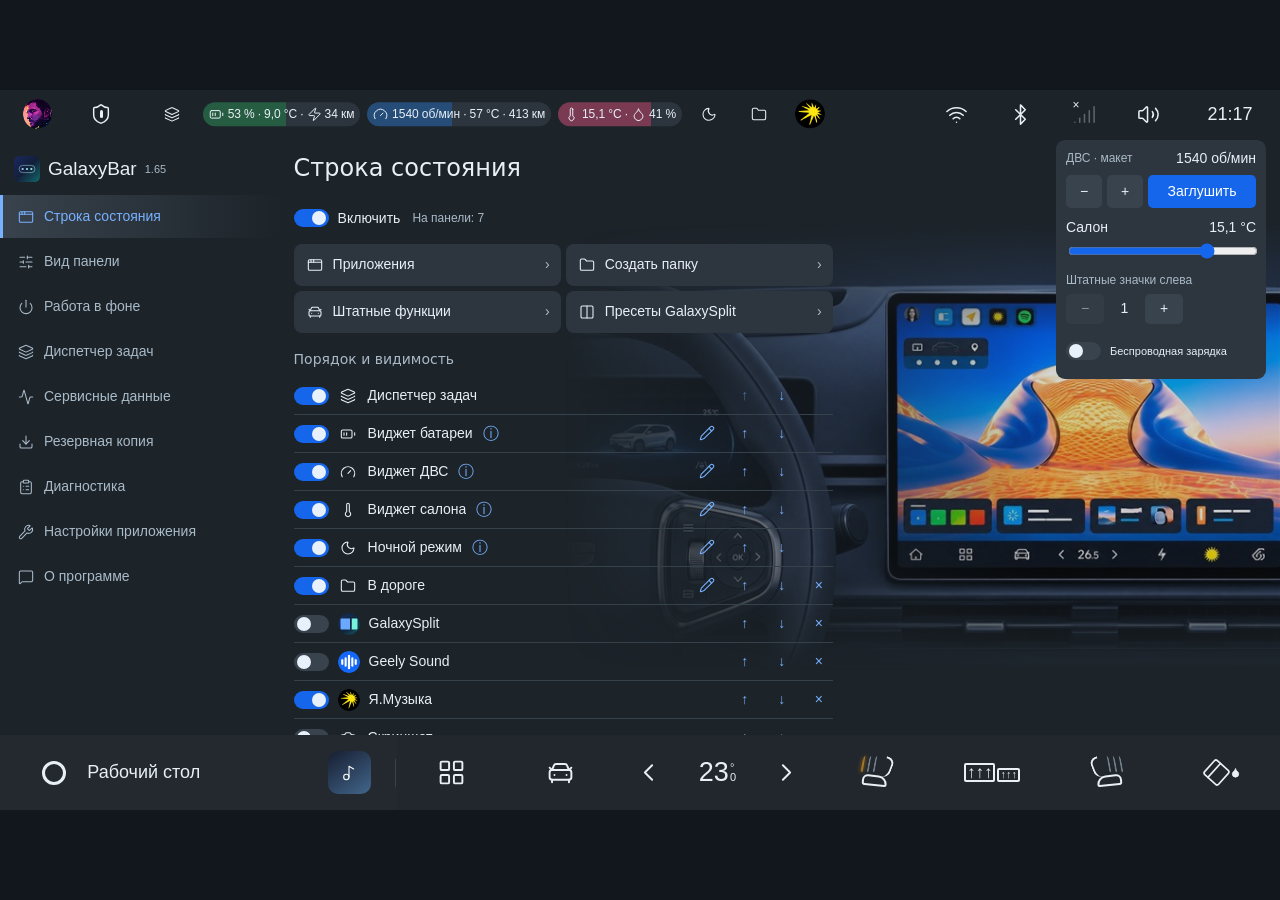
==== commit 344787ff: "Update battery and cabin widget icons and spacing in the demo" ====
--- a/galaxybar/index.html
+++ b/galaxybar/index.html
@@ -2263,7 +2263,7 @@
 
 #galaxybar-app-demo .gb-version {font-size:11px;white-space:nowrap}
 #galaxybar-app-demo .gb-shield {align-self:stretch}
-#galaxybar-app-demo :is(.gb-shortcuts,.gb-widget-preview) .gb-meter {display:inline-flex;align-items:center;flex:none;gap:4px;min-height:24px;height:max(calc(var(--gb-icon-height) * .82),calc(var(--meter-number-size,12px) + 4px));padding:0 7px;border-radius:999px;white-space:nowrap;font-size:12px;font-weight:500;font-variant-numeric:tabular-nums;background:linear-gradient(90deg,var(--meter-fill) var(--fill),var(--meter-base) var(--fill))}
+#galaxybar-app-demo :is(.gb-shortcuts,.gb-widget-preview) .gb-meter {display:inline-flex;align-items:center;flex:none;gap:4px;min-height:24px;height:max(calc(var(--gb-icon-height) * .82),calc(var(--meter-number-size,12px) + 4px));padding:0 6px;border-radius:999px;white-space:nowrap;font-size:12px;font-weight:500;font-variant-numeric:tabular-nums;background:linear-gradient(90deg,var(--meter-fill) var(--fill),var(--meter-base) var(--fill))}
 #galaxybar-app-demo .gb-shortcuts .gb-meter {margin-inline:5.33px 1.33px}
 #galaxybar-app-demo .gb-meter {--meter-base:#2c353d;--meter-fill:#265c42}
 #galaxybar-app-demo :is(.gb-shortcuts,.gb-widget-preview) .gb-meter[data-fill=&quot;false&quot;] {background:var(--meter-base)}
@@ -2797,11 +2797,11 @@
     const values=engine
       ? [reading(isAtlas()&amp;&amp;!preview?null:demo.rpm,appearance.rpmUnit===&#x27;rpm&#x27;?&#x27;RPM&#x27;:&#x27;об/мин&#x27;,&#x27; data-rpm-number&#x27;),reading(isAtlas()&amp;&amp;!preview?null:demo.coolant,&#x27;°C&#x27;),
         reading(fuelRange(),&#x27;км&#x27;),reading(Math.round(fuelLiters()),&#x27;л&#x27;)]
-      : cabin ? [reading(decimal.format(demo.cabinTemp),&#x27;°C&#x27;),glyph(&#x27;droplet&#x27;,&#x27;💧&#x27;)+reading(demo.humidity,&#x27;%&#x27;)]
+      : cabin ? [icon(&#x27;cabin&#x27;)+reading(decimal.format(demo.cabinTemp),&#x27;°C&#x27;),glyph(&#x27;droplet&#x27;,&#x27;💧&#x27;)+reading(demo.humidity,&#x27;%&#x27;)]
       : [reading(demo.charge,&#x27;%&#x27;),reading(demo.batteryTemp.replace(/\s*°C$/,&#x27;&#x27;),&#x27;°C&#x27;),glyph(&#x27;zap&#x27;,&#x27;ϟ&#x27;)+reading(demo.evRange,&#x27;км&#x27;),chargeArrow(demo.batteryPower)+reading(powerMagnitude(demo.batteryPower),&#x27;кВт&#x27;,&#x27; data-battery-power&#x27;)];
     const content=order.filter(i=&gt;fields[i]).map(i=&gt;&#x27;&lt;span class=&quot;gb-meter-part&quot; data-meter-field=&quot;&#x27;+i+&#x27;&quot;&gt;&#x27;+
-      (!engine&amp;&amp;!cabin&amp;&amp;i===0?icon(key):&#x27;&#x27;)+values[i]+&#x27;&lt;/span&gt;&#x27;).join(&#x27;&lt;span aria-hidden=&quot;true&quot;&gt;·&lt;/span&gt;&#x27;);
-    const leading=engine||cabin?icon(key):&#x27;&#x27;;
+      values[i]+&#x27;&lt;/span&gt;&#x27;).join(&#x27;&lt;span aria-hidden=&quot;true&quot;&gt;·&lt;/span&gt;&#x27;);
+    const leading=cabin?&#x27;&#x27;:icon(key);
     const tag=preview?&#x27;span&#x27;:&#x27;button&#x27;;
     const button=preview?&#x27;&#x27;:&#x27; type=&quot;button&quot; aria-label=&quot;&#x27;+(cabin?&#x27;Салон&#x27;:engine?&#x27;Двигатель&#x27;:&#x27;Тяговая батарея&#x27;)+&#x27;&quot; data-action=&quot;&#x27;+key+&#x27;&quot;&#x27;;
     const cabinFill = (Math.max(-30,Math.min(30,demo.cabinTemp))+30)*100/60;
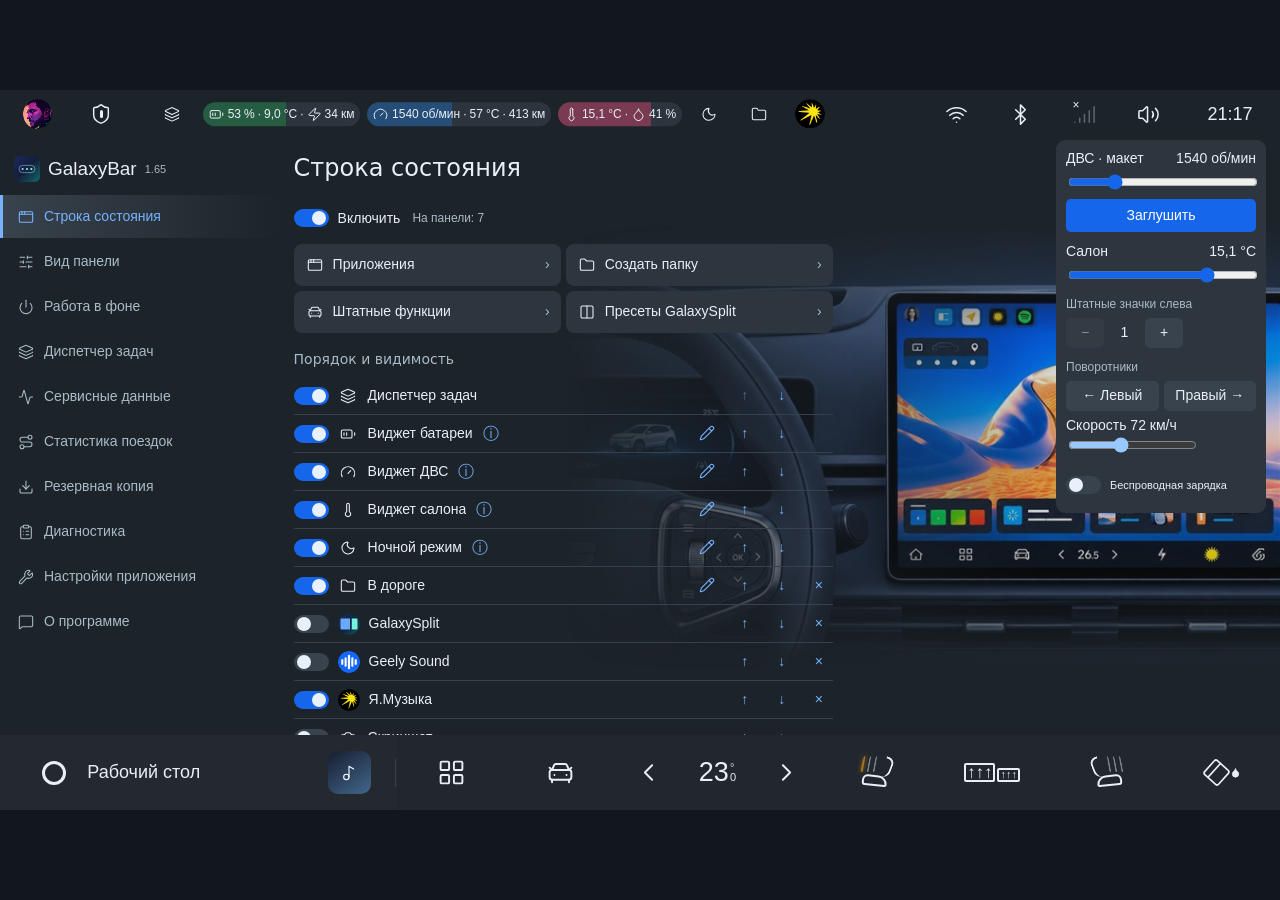
==== commit 3e61f82a: "Update GalaxyBar demo with trip journal and app icon styles" ====
--- a/galaxybar/index.html
+++ b/galaxybar/index.html
@@ -19,7 +19,7 @@
 </script>
 </head>
 <body>
-<iframe id="codex-visualization" sandbox="allow-scripts" referrerpolicy="no-referrer" title="GalaxyBar — интерактивный макет" data-srcdoc="&lt;!doctype html&gt;
+<iframe id="codex-visualization" sandbox="allow-scripts allow-downloads" referrerpolicy="no-referrer" title="GalaxyBar — интерактивный макет" data-srcdoc="&lt;!doctype html&gt;
 &lt;html lang=&quot;en&quot; data-visualize-standalone&gt;
 &lt;head&gt;
 &lt;meta charset=&quot;utf-8&quot;&gt;
@@ -1914,10 +1914,10 @@
     &lt;/div&gt;
   &lt;/div&gt;
   &lt;section class=&quot;gb-test-drive&quot; aria-label=&quot;Симуляция двигателя&quot;&gt;
-    &lt;div class=&quot;gb-test-head&quot;&gt;&lt;small&gt;ДВС · макет&lt;/small&gt;&lt;span data-rpm&gt;1536 об/мин&lt;/span&gt;&lt;/div&gt;
+    &lt;label class=&quot;gb-demo-cabin gb-rpm-slider&quot;&gt;ДВС · макет &lt;output data-rpm&gt;1536 об/мин&lt;/output&gt;
+      &lt;input type=&quot;range&quot; min=&quot;250&quot; max=&quot;6000&quot; step=&quot;1&quot; value=&quot;1542&quot; data-demo-rpm aria-label=&quot;Обороты ДВС в макете&quot;&gt;
+    &lt;/label&gt;
     &lt;div class=&quot;gb-test-actions&quot;&gt;
-      &lt;button type=&quot;button&quot; data-action=&quot;demoRpm:down&quot; aria-label=&quot;Уменьшить обороты ДВС&quot;&gt;−&lt;/button&gt;
-      &lt;button type=&quot;button&quot; data-action=&quot;demoRpm:up&quot; aria-label=&quot;Увеличить обороты ДВС&quot;&gt;+&lt;/button&gt;
       &lt;button type=&quot;button&quot; data-action=&quot;demoEngine&quot;&gt;Заглушить&lt;/button&gt;
     &lt;/div&gt;
     &lt;label class=&quot;gb-demo-cabin&quot;&gt;Салон &lt;output data-demo-cabin-value&gt;15,1 °C&lt;/output&gt;
@@ -1928,8 +1928,13 @@
       &lt;output data-native-count&gt;1&lt;/output&gt;
       &lt;button type=&quot;button&quot; data-action=&quot;demoNative:up&quot; aria-label=&quot;Добавить штатный значок&quot;&gt;+&lt;/button&gt;
     &lt;/div&gt;&lt;/div&gt;
+    &lt;div class=&quot;gb-native-demo&quot; data-turn-demo hidden&gt;&lt;small&gt;Поворотники&lt;/small&gt;&lt;div&gt;
+      &lt;button type=&quot;button&quot; data-action=&quot;demoTurn:cameraLeft&quot; aria-pressed=&quot;false&quot; aria-label=&quot;Левый поворотник&quot;&gt;← Левый&lt;/button&gt;
+      &lt;button type=&quot;button&quot; data-action=&quot;demoTurn:cameraRight&quot; aria-pressed=&quot;false&quot; aria-label=&quot;Правый поворотник&quot;&gt;Правый →&lt;/button&gt;
+    &lt;/div&gt;&lt;label&gt;Скорость &lt;output data-demo-speed-label&gt;72 км/ч&lt;/output&gt;&lt;input type=&quot;range&quot; data-demo-speed min=&quot;0&quot; max=&quot;180&quot; value=&quot;72&quot;&gt;&lt;/label&gt;&lt;/div&gt;
     &lt;label class=&quot;gb-switch gb-demo-wireless&quot;&gt;&lt;input type=&quot;checkbox&quot; data-demo-wireless&gt;&lt;span&gt;Беспроводная зарядка&lt;/span&gt;&lt;/label&gt;
   &lt;/section&gt;
+  &lt;section class=&quot;gb-side-camera&quot; hidden aria-label=&quot;Боковая камера&quot;&gt;&lt;header&gt;&lt;strong data-camera-drag&gt;&lt;/strong&gt;&lt;button type=&quot;button&quot; data-action=&quot;cameraRotate&quot; aria-label=&quot;Повернуть изображение&quot; title=&quot;Повернуть изображение&quot;&gt;⟳&lt;/button&gt;&lt;button type=&quot;button&quot; data-action=&quot;cameraClose&quot; aria-label=&quot;Закрыть камеру&quot;&gt;×&lt;/button&gt;&lt;/header&gt;&lt;div class=&quot;gb-camera-frame&quot;&gt;&lt;img draggable=&quot;false&quot; alt=&quot;&quot;&gt;&lt;/div&gt;&lt;span data-camera-size title=&quot;Потяните за угол, чтобы изменить размер&quot;&gt;&lt;/span&gt;&lt;/section&gt;
   &lt;div class=&quot;gb-layout&quot;&gt;
     &lt;aside&gt;
       &lt;div class=&quot;gb-brand&quot;&gt;&lt;img src=&quot;[data-uri]&quot; alt=&quot;&quot;&gt;GalaxyBar &lt;small class=&quot;gb-version&quot;&gt;1.65&lt;/small&gt;&lt;/div&gt;
@@ -2042,6 +2047,8 @@
 #galaxybar-app-demo .gb-native-demo {margin-top:10px;display:flex;flex-direction:column;gap:5px}
 #galaxybar-app-demo .gb-native-demo &gt; div {display:flex;align-items:center;gap:8px}
 #galaxybar-app-demo .gb-native-demo button {width:38px;height:30px;background:var(--gb-tile);border-radius:5px}
+#galaxybar-app-demo [data-turn-demo] &gt; div {display:grid;grid-template-columns:repeat(2,minmax(0,1fr));gap:5px}
+#galaxybar-app-demo [data-turn-demo] button {width:100%;white-space:nowrap;padding-inline:3px}
 #galaxybar-app-demo .gb-native-demo output {min-width:25px;text-align:center;font-variant-numeric:tabular-nums}
 #galaxybar-app-demo .gb-demo-wireless {margin-top:9px;gap:7px;font-size:11px;white-space:nowrap}
 #galaxybar-app-demo .gb-demo-wireless input {width:28px;height:16px;flex:none}
@@ -2076,11 +2083,13 @@
 #galaxybar-app-demo .gb-shortcuts .gb-icon {width:var(--gb-icon-height);height:var(--gb-icon-height)}
 #galaxybar-app-demo .gb-shortcuts button[aria-expanded=&quot;true&quot;] {background:var(--gb-tile);border-radius:7px}
 #galaxybar-app-demo .gb-icon {width:22px;height:22px;border-radius:var(--gb-round,50%)}
-#galaxybar-app-demo .gb-shortcuts[data-style=&quot;1&quot;] .gb-icon {filter:grayscale(1) brightness(1.55)}
-#galaxybar-app-demo .gb-shortcuts[data-style=&quot;2&quot;] .gb-icon {filter:grayscale(1) contrast(1.8) brightness(1.3)}
-#galaxybar-app-demo .gb-shortcuts[data-style=&quot;3&quot;] .gb-icon {filter:grayscale(1)}
+#galaxybar-app-demo .gb-shortcuts[data-style=&quot;1&quot;] &gt; button &gt; .gb-icon {filter:grayscale(1) brightness(1.55)}
+#galaxybar-app-demo .gb-shortcuts[data-style=&quot;2&quot;] &gt; button &gt; .gb-icon {filter:grayscale(1) contrast(1.8) brightness(1.3)}
+#galaxybar-app-demo .gb-shortcuts[data-style=&quot;3&quot;] &gt; button &gt; .gb-icon {filter:grayscale(1)}
 #galaxybar-app-demo .gb-symbol {display:inline-grid;place-items:center;width:21px;height:21px;font-size:17px;line-height:1;flex:none}
 #galaxybar-app-demo .gb-symbol svg {width:18px;height:18px}
+#galaxybar-app-demo .gb-camera-sector svg {width:100%;height:100%}
+#galaxybar-app-demo .gb-shortcuts .gb-camera-sector svg {width:16px;height:16px}
 #galaxybar-app-demo .gb-symbol svg + span {display:none}
 #galaxybar-app-demo aside {padding-top:13px}
 #galaxybar-app-demo .gb-brand {display:flex;align-items:center;gap:8px;font-size:19px;padding:5px 14px 13px;font-weight:500}
@@ -2272,6 +2281,19 @@
 #galaxybar-app-demo .gb-meter[data-font=&quot;mono&quot;] {font-family:&quot;IBM Plex Mono&quot;,Consolas,monospace}
 #galaxybar-app-demo .gb-widget-preview {display:flex;justify-content:center;align-items:center;min-height:46px;padding:6px;background:var(--gb-bg);border-radius:9px;margin-bottom:10px}
 #galaxybar-app-demo .gb-widget-preview .gb-meter {min-height:28px;height:auto}
+#galaxybar-app-demo .gb-palette summary {cursor:pointer;padding:9px 0;color:var(--gb-text)}
+#galaxybar-app-demo .gb-palette-main {display:flex;align-items:center;gap:16px}
+#galaxybar-app-demo .gb-color-wheel {width:108px;height:108px;margin:12px;position:relative;flex:none;touch-action:none;cursor:crosshair}
+#galaxybar-app-demo .gb-color-wheel::before {content:&quot;&quot;;position:absolute;inset:6px;border-radius:50%;background:conic-gradient(from 90deg,red,yellow,lime,cyan,blue,magenta,red);mask:radial-gradient(closest-side,transparent 74%,black 77%)}
+#galaxybar-app-demo .gb-color-wheel i {position:absolute;transform:translate(-50%,-50%);border-radius:50%;width:14px;height:14px;background:var(--swatch);border:2px solid white;box-shadow:0 0 0 2px #242a32;pointer-events:none}
+#galaxybar-app-demo .gb-color-wheel i[data-selected=&quot;true&quot;] {width:19px;height:19px;z-index:1}
+#galaxybar-app-demo .gb-stops {display:grid;gap:6px}
+#galaxybar-app-demo .gb-stops button,#galaxybar-app-demo .gb-color-actions button {padding:7px 12px;background:var(--gb-tile);color:var(--gb-text);border-radius:5px}
+#galaxybar-app-demo .gb-stops button::before {content:&quot;&quot;;display:inline-block;border-radius:50%;background:var(--swatch);width:14px;height:14px;margin-right:8px;vertical-align:middle;box-shadow:0 0 0 1px #88939b}
+#galaxybar-app-demo .gb-stops [aria-pressed=&quot;true&quot;]::before {box-shadow:0 0 0 2px var(--gb-blue)}
+#galaxybar-app-demo .gb-palette label {display:flex;align-items:center;gap:10px;justify-content:space-between;margin:5px 0}
+#galaxybar-app-demo .gb-palette input {width:52%;accent-color:var(--gb-blue)}
+#galaxybar-app-demo .gb-color-actions {display:flex;gap:8px;margin:8px 0}
 #galaxybar-app-demo .gb-widget-appearance {border-top:1px solid var(--gb-line);margin-top:10px;padding-top:2px}
 #galaxybar-app-demo .gb-widget-appearance label:has(input:disabled) {opacity:.5}
 #galaxybar-app-demo .gb-widget-font {display:flex;align-items:center;justify-content:space-between;gap:12px}
@@ -2285,8 +2307,6 @@
 #galaxybar-app-demo[data-theme=&quot;light&quot;] .gb-meter {--meter-base:#e8edf2;--meter-fill:#bae5c8}
 #galaxybar-app-demo[data-theme=&quot;light&quot;] .gb-meter.gb-engine {--meter-fill:#bedcfe}
 #galaxybar-app-demo[data-theme=&quot;light&quot;] .gb-meter.gb-cabin {--cabin-cold:#b8dbf8;--cabin-warm:#f5b8ba;--meter-fill:color-mix(in srgb,var(--cabin-cold),var(--cabin-warm) var(--fill))}
-#galaxybar-app-demo :is(.gb-shortcuts,.gb-widget-preview):not([data-style=&quot;0&quot;]) .gb-meter {--meter-fill:#434f5a}
-#galaxybar-app-demo[data-theme=&quot;light&quot;] :is(.gb-shortcuts,.gb-widget-preview):not([data-style=&quot;0&quot;]) .gb-meter {--meter-fill:#d1d9e1}
 #galaxybar-app-demo .gb-meter .gb-symbol {width:15px;height:15px;font-size:13px}
 #galaxybar-app-demo .gb-meter .gb-symbol svg {width:14px;height:14px}
 #galaxybar-app-demo .gb-meter-line,#galaxybar-app-demo .gb-meter-part {display:inline-flex;align-items:center;gap:3px}
@@ -2300,6 +2320,10 @@
 #galaxybar-app-demo .gb-ram {padding:10px 12px;background:var(--gb-tile);border-radius:8px}
 #galaxybar-app-demo .gb-ram progress {display:block;width:100%;height:12px;accent-color:var(--gb-blue);margin:4px 0}
 #galaxybar-app-demo .gb-dialog[data-tasks] {max-width:350px;margin-inline:var(--task-left,8px) auto}
+#galaxybar-app-demo .gb-split-task {display:flex;align-items:center;gap:10px;min-width:0;text-align:left;color:inherit;background:transparent;padding:5px 0}
+#galaxybar-app-demo .gb-split-task span:last-child {overflow:hidden;text-overflow:ellipsis;white-space:nowrap}
+#galaxybar-app-demo .gb-split-panes {display:grid;grid-template-columns:1fr 1fr;gap:4px;margin-bottom:12px}
+#galaxybar-app-demo .gb-split-panes &gt; div {display:grid;place-content:center;justify-items:center;gap:8px;background:var(--gb-tile);min-height:90px;border-radius:6px}
 #galaxybar-app-demo .gb-pop .gb-row &gt; :last-child {text-align:right}
 #galaxybar-app-demo .gb-shortcuts button[data-action=&quot;launch:tasks&quot;] {color:var(--gb-text)}
 @container (max-width:470px) {
@@ -2321,6 +2345,26 @@
 #galaxybar-app-demo .gb-telegram .gb-control {width:100%;text-align:left}
 #galaxybar-app-demo .gb-telegram .gb-control span {white-space:nowrap}
 #galaxybar-app-demo .gb-updates {margin:18px 0 22px}
+#galaxybar-app-demo [data-turn-demo][hidden],#galaxybar-app-demo .gb-side-camera[hidden] {display:none}
+#galaxybar-app-demo .gb-side-camera {position:absolute;z-index:45;background:#202a34;color:white;overflow:hidden;border-radius:8px;box-shadow:0 4px 24px #0006}
+#galaxybar-app-demo .gb-side-camera header {height:36px;display:flex;align-items:stretch}
+#galaxybar-app-demo .gb-side-camera header strong {flex:1;padding:8px 12px;cursor:move}
+#galaxybar-app-demo .gb-side-camera header button {width:38px}
+#galaxybar-app-demo [data-camera-size],#galaxybar-app-demo [data-camera-drag] {touch-action:none}
+#galaxybar-app-demo [data-camera-size] {position:absolute;right:0;bottom:0;width:42px;height:42px;cursor:nwse-resize;background:linear-gradient(135deg,transparent 48%,#121d27cc 80%)}
+#galaxybar-app-demo [data-camera-size]::after {content:&#x27;&#x27;;position:absolute;right:6px;bottom:6px;width:13px;height:13px;background:repeating-linear-gradient(135deg,transparent 0 3px,#fff 3px 5px);clip-path:polygon(100% 0,100% 100%,0 100%)}
+#galaxybar-app-demo .gb-side-camera header strong {min-width:0;white-space:nowrap;overflow:hidden;text-overflow:ellipsis}
+#galaxybar-app-demo .gb-side-camera [aria-pressed=&quot;true&quot;] {color:#8bc4ff}
+#galaxybar-app-demo .gb-camera-frame {position:relative;aspect-ratio:8/5;background:#111a22;overflow:hidden;touch-action:none;cursor:move}
+#galaxybar-app-demo .gb-camera-frame img {position:absolute;left:50%;top:50%;width:100%;height:100%;max-width:none;object-fit:contain;transform:translate(-50%,-50%);pointer-events:none}
+#galaxybar-app-demo .gb-side-camera[data-portrait=&quot;true&quot;] .gb-camera-frame {aspect-ratio:5/8}
+#galaxybar-app-demo .gb-side-camera[data-portrait=&quot;true&quot;] img {width:160%;height:62.5%;transform:translate(-50%,-50%) rotate(-90deg)}
+#galaxybar-app-demo .gb-side-camera[data-portrait=&quot;true&quot;][data-side=&quot;cameraRight&quot;] img {transform:translate(-50%,-50%) rotate(90deg)}
+#galaxybar-app-demo [data-turn-demo] button[aria-pressed=&quot;true&quot;] {background:#ffab39;color:#201507;animation:gb-turn-flash .8s steps(1,end) infinite}
+@keyframes gb-turn-flash {50% {background:#67441e;color:#ffe4bf}}
+@media(prefers-reduced-motion:reduce){#galaxybar-app-demo [data-turn-demo] button[aria-pressed=&quot;true&quot;] {animation:none}}
+
+
 #galaxybar-app-demo .gb-update-heading {display:flex;align-items:center;justify-content:space-between;gap:16px;margin-bottom:10px}
 #galaxybar-app-demo .gb-update-heading h3 {margin:0}
 #galaxybar-app-demo .gb-update-heading small {white-space:nowrap}
@@ -2330,7 +2374,8 @@
 #galaxybar-app-demo .gb-update-copy strong {font-size:16px;font-weight:500}
 #galaxybar-app-demo .gb-update-copy small {color:var(--gb-muted);font-size:12px}
 #galaxybar-app-demo .gb-update-caption {display:flex;align-items:center;justify-content:space-between;gap:12px;margin-top:7px;min-height:32px}
-#galaxybar-app-demo .gb-update-caption .gb-mini {color:var(--gb-accent);padding:7px 0;white-space:nowrap}
+#galaxybar-app-demo .gb-update-row {display:grid;grid-template-columns:minmax(0,1fr) auto auto;gap:6px}
+#galaxybar-app-demo .gb-update-row .gb-control {width:auto;white-space:nowrap;padding-inline:10px}
 #galaxybar-app-demo .gb-dialog[data-updates] {width:min(800px,calc(100% - 32px));padding:23px 25px 18px;max-height:620px}
 #galaxybar-app-demo .gb-dialog[data-updates] &gt; h2 {font-size:22px;margin-bottom:18px}
 #galaxybar-app-demo .gb-update-intro {display:flex;align-items:center;gap:15px;margin-bottom:18px}
@@ -2352,7 +2397,14 @@
 }
 @keyframes gb-update-spin {to{transform:rotate(360deg)}}
 #galaxybar-app-demo .gb-diagnostics {margin:10px 0 16px}
-#galaxybar-app-demo:is([data-section=&quot;6&quot;],[data-section=&quot;7&quot;],[data-section=&quot;8&quot;]) .gb-test-drive {display:none}
+#galaxybar-app-demo[data-section=&quot;5&quot;] .gb-test-drive {display:none}
+#galaxybar-app-demo[data-section=&quot;5&quot;] main {grid-column:2 / -1}
+#galaxybar-app-demo .gb-trip-columns {display:grid;grid-template-columns:minmax(0, .85fr) minmax(0,1.15fr);gap:16px;margin-top:14px}
+#galaxybar-app-demo .gb-trip-columns button {white-space:pre-line;height:auto;min-height:48px;width:100%;margin:3px 0;text-align:left}
+#galaxybar-app-demo .gb-trip-columns article {border-radius:10px;background:var(--gb-card);padding:15px}
+#galaxybar-app-demo .gb-trip-track {display:flex;height:10px;gap:1px;margin:9px 0}
+@container(max-width:640px){#galaxybar-app-demo .gb-trip-columns{grid-template-columns:1fr}#galaxybar-app-demo[data-section=&quot;5&quot;] main{grid-column:auto}}
+#galaxybar-app-demo:is([data-section=&quot;7&quot;],[data-section=&quot;8&quot;],[data-section=&quot;9&quot;]) .gb-test-drive {display:none}
 #galaxybar-app-demo .gb-diagnostics p {margin:0 0 6px;overflow-wrap:anywhere}
 #galaxybar-app-demo .gb-diagnostics .gb-diagnostic-status {background:var(--gb-card);border-left:3px solid var(--gb-accent);border-radius:6px;padding:9px 12px;margin-bottom:10px;line-height:1.35}
 #galaxybar-app-demo .gb-diagnostic-status small {display:block;margin-bottom:3px}
@@ -2378,8 +2430,8 @@
 #galaxybar-app-demo .gb-test-drive {position:absolute;z-index:1;top:50px;right:14px;width:210px;padding:9px 10px;background:var(--gb-card);border-radius:9px}
 #galaxybar-app-demo .gb-demo-cabin {display:grid;grid-template-columns:1fr auto;gap:4px;margin-top:10px}
 #galaxybar-app-demo .gb-demo-cabin input {grid-column:1/-1;width:100%;accent-color:var(--gb-blue)}
-#galaxybar-app-demo .gb-test-head {display:flex;justify-content:space-between;align-items:center;gap:5px;font-variant-numeric:tabular-nums}
-#galaxybar-app-demo .gb-test-actions {display:grid;grid-template-columns:36px 36px 1fr;gap:5px;margin-top:7px}
+#galaxybar-app-demo .gb-rpm-slider {margin-top:0;font-variant-numeric:tabular-nums}
+#galaxybar-app-demo .gb-test-actions {display:grid;margin-top:7px}
 #galaxybar-app-demo .gb-test-actions button {background:var(--gb-tile);border-radius:5px;min-height:33px}
 #galaxybar-app-demo .gb-test-actions button:last-child {background:var(--gb-blue);color:white}
 #galaxybar-app-demo .gb-seat-order {padding-bottom:7px;margin-bottom:5px;border-bottom:1px solid var(--gb-line)}
@@ -2490,10 +2542,10 @@
   const sections = [
     [&#x27;Строка состояния&#x27;,&#x27;app-window&#x27;,&#x27;▣&#x27;], [&#x27;Вид панели&#x27;,&#x27;sliders-horizontal&#x27;,&#x27;☷&#x27;],
     [&#x27;Работа в фоне&#x27;,&#x27;power&#x27;,&#x27;⏻&#x27;], [&#x27;Диспетчер задач&#x27;,&#x27;layers&#x27;,&#x27;▤&#x27;],
-    [&#x27;Сервисные данные&#x27;,&#x27;activity&#x27;,&#x27;◷&#x27;], [&#x27;Резервная копия&#x27;,&#x27;download&#x27;,&#x27;⇩&#x27;],
+    [&#x27;Сервисные данные&#x27;,&#x27;activity&#x27;,&#x27;◷&#x27;], [&#x27;Статистика поездок&#x27;,&#x27;route&#x27;,&#x27;↝&#x27;], [&#x27;Резервная копия&#x27;,&#x27;download&#x27;,&#x27;⇩&#x27;],
     [&#x27;Диагностика&#x27;,&#x27;clipboard-list&#x27;,&#x27;▤&#x27;], [&#x27;Настройки приложения&#x27;,&#x27;wrench&#x27;,&#x27;⚒&#x27;], [&#x27;О программе&#x27;,&#x27;message-square&#x27;,&#x27;▢&#x27;]
   ];
-  const SECTION_TASKS=3,SECTION_SERVICE=4,SECTION_ABOUT=8;
+  const SECTION_TASKS=3,SECTION_SERVICE=4,SECTION_ABOUT=9;
   const installedVersion=&#x27;1.65&#x27;;
   const vehicleProfiles={starship:&#x27;Geely Galaxy Starship 7 (дорестайлинг)&#x27;,
     starship_restyling:&#x27;Geely Galaxy Starship 7 рестайлинг (в разработке)&#x27;,atlas:&#x27;Geely Atlas (в разработке)&#x27;};
@@ -2506,11 +2558,12 @@
   const experimentalFeatures=[];
   const seatKeys = [&#x27;heat&#x27;,&#x27;heat2&#x27;,&#x27;vent&#x27;,&#x27;vent2&#x27;,&#x27;massage&#x27;,&#x27;massage2&#x27;];
   const toggleKeys = [&#x27;glass&#x27;,&#x27;wipers&#x27;];
-  const vehicleKeys = [...seatKeys,...toggleKeys,&#x27;sounds&#x27;];
+  const vehicleKeys = [...seatKeys,...toggleKeys,&#x27;sounds&#x27;,&#x27;cameraLeft&#x27;,&#x27;cameraRight&#x27;];
   const serviceKeys = [&#x27;tasks&#x27;,&#x27;shot&#x27;,&#x27;battery&#x27;,&#x27;engine&#x27;,&#x27;cabin&#x27;,&#x27;night&#x27;,&#x27;recent&#x27;];
   const seatLevels = {};
   const seatOrderHelp = &#x27;Выключено: 0 → 1 → 2 → 3 → 0. Включено: 0 → 3 → 2 → 1 → 0, как в штатной системе. Настройка действует для подогрева, вентиляции и массажа на панели и в папках.&#x27;;
   const presets = {
+    &#x27;preset-road&#x27;:[&#x27;В дороге&#x27;,&#x27;nav&#x27;,&#x27;sound&#x27;],
     &#x27;preset-drive&#x27;:[&#x27;Навигатор + Я.Музыка&#x27;,&#x27;nav&#x27;,&#x27;music&#x27;],
     &#x27;preset-camera&#x27;:[&#x27;Панорама 360° + Geely Sound&#x27;,&#x27;view&#x27;,&#x27;sound&#x27;]
   };
@@ -2524,7 +2577,7 @@
   };
   const functions = {tasks:&#x27;Диспетчер задач&#x27;,shot:&#x27;Скриншот&#x27;,heat:&#x27;Подогрев водителя&#x27;,heat2:&#x27;Подогрев пассажира&#x27;,
     vent:&#x27;Вентиляция водителя&#x27;,vent2:&#x27;Вентиляция пассажира&#x27;,massage:&#x27;Массаж водителя&#x27;,
-    massage2:&#x27;Массаж пассажира&#x27;,glass:&#x27;Обогрев заднего стекла и зеркал&#x27;,wipers:&#x27;Сервисное положение дворников&#x27;,sounds:&#x27;Внешние звуки&#x27;,night:&#x27;Ночной режим&#x27;,battery:&#x27;Виджет батареи&#x27;,engine:&#x27;Виджет ДВС&#x27;,cabin:&#x27;Виджет салона&#x27;,recent:&#x27;Последние приложения&#x27;};
+    massage2:&#x27;Массаж пассажира&#x27;,glass:&#x27;Обогрев заднего стекла и зеркал&#x27;,wipers:&#x27;Сервисное положение дворников&#x27;,sounds:&#x27;Внешние звуки&#x27;,cameraLeft:&#x27;Левая камера&#x27;,cameraRight:&#x27;Правая камера&#x27;,night:&#x27;Ночной режим&#x27;,battery:&#x27;Виджет батареи&#x27;,engine:&#x27;Виджет ДВС&#x27;,cabin:&#x27;Виджет салона&#x27;,recent:&#x27;Последние приложения&#x27;};
   const appearance = {left:220,center:36,height:44,round:2,style:0,reserve:false,hide:true};
   const state = {
     section:0, enabled:true, limit:3, diagnosticSpeedGranted:false,
@@ -2566,8 +2619,104 @@
   if(validProfile(savedSettings?.vehicleProfile))state.vehicleProfile=savedSettings.vehicleProfile;
   restoreWidgetFields(savedSettings?.widgetFields);
   restoreWidgetOrder(savedSettings?.widgetOrder);
+  function restoreWidgetColors(palettes){
+    if(!palettes)return;
+    for(const key of Object.keys(state.widgetStyles)){
+      const pair=palettes[key];
+      state.widgetStyles[key].colors=Array.isArray(pair)&amp;&amp;pair.length===2&amp;&amp;pair.every(c=&gt;/^#[0-9a-f]{6}$/i.test(c))?[...pair]:null;
+    }
+  }
+  restoreWidgetColors(savedSettings?.widgetColors);
+  const cameraBox=root.querySelector(&#x27;.gb-side-camera&#x27;);
+  let autoCamera=savedSettings?.autoCamera!==false, demoCamera=&#x27;&#x27;, activeTurn=&#x27;&#x27;, manualCamera=&#x27;&#x27;;
+  const cameraFrames={&quot;cameraLeft&quot;: &quot;[data-uri]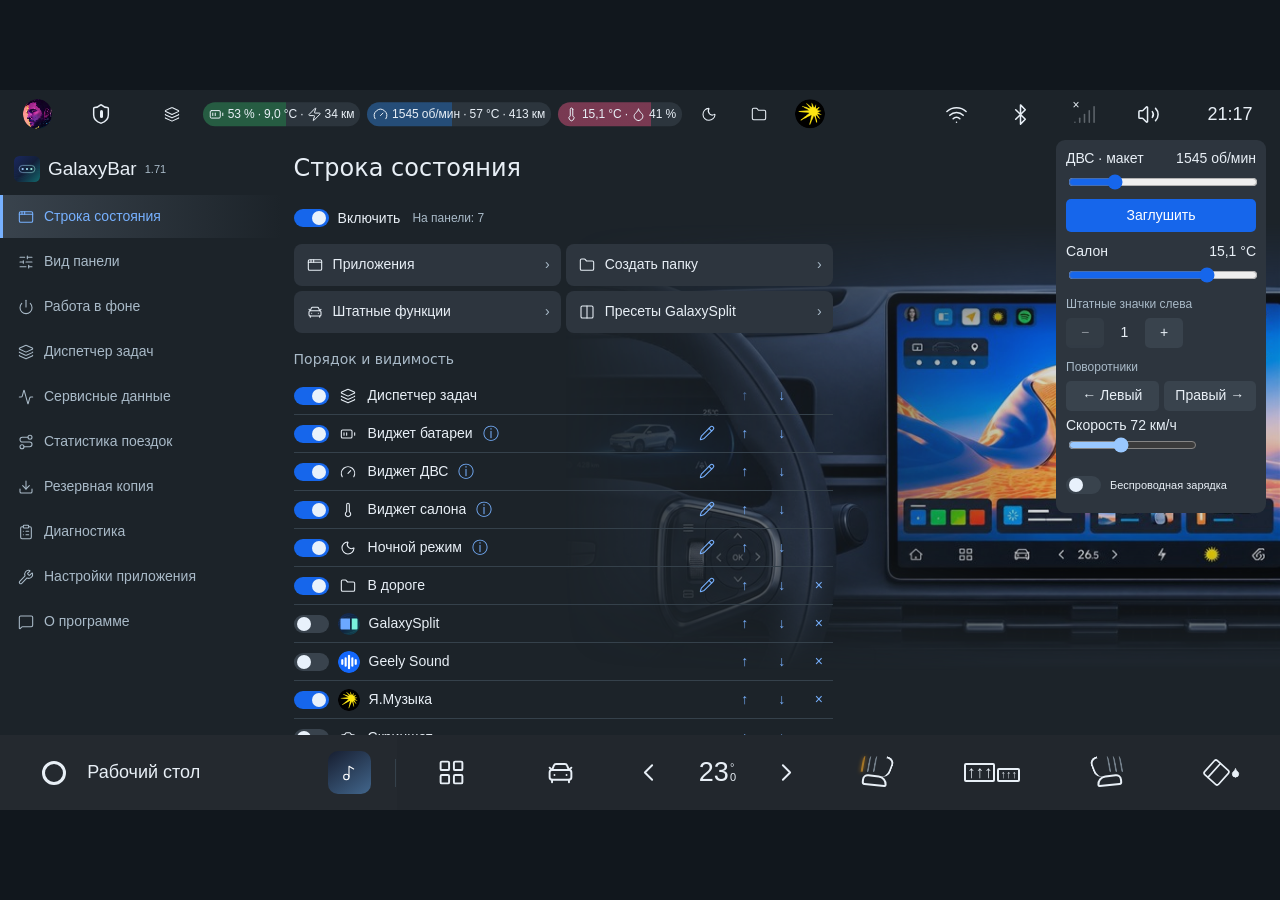
==== commit 41bb532a: "Publish GalaxyBar 1.71 interactive demo" ====
--- a/galaxybar/index.html
+++ b/galaxybar/index.html
@@ -1937,7 +1937,7 @@
   &lt;section class=&quot;gb-side-camera&quot; hidden aria-label=&quot;Боковая камера&quot;&gt;&lt;header&gt;&lt;strong data-camera-drag&gt;&lt;/strong&gt;&lt;button type=&quot;button&quot; data-action=&quot;cameraRotate&quot; aria-label=&quot;Повернуть изображение&quot; title=&quot;Повернуть изображение&quot;&gt;⟳&lt;/button&gt;&lt;button type=&quot;button&quot; data-action=&quot;cameraClose&quot; aria-label=&quot;Закрыть камеру&quot;&gt;×&lt;/button&gt;&lt;/header&gt;&lt;div class=&quot;gb-camera-frame&quot;&gt;&lt;img draggable=&quot;false&quot; alt=&quot;&quot;&gt;&lt;/div&gt;&lt;span data-camera-size title=&quot;Потяните за угол, чтобы изменить размер&quot;&gt;&lt;/span&gt;&lt;/section&gt;
   &lt;div class=&quot;gb-layout&quot;&gt;
     &lt;aside&gt;
-      &lt;div class=&quot;gb-brand&quot;&gt;&lt;img src=&quot;[data-uri]&quot; alt=&quot;&quot;&gt;GalaxyBar &lt;small class=&quot;gb-version&quot;&gt;1.65&lt;/small&gt;&lt;/div&gt;
+      &lt;div class=&quot;gb-brand&quot;&gt;&lt;img src=&quot;[data-uri]&quot; alt=&quot;&quot;&gt;GalaxyBar &lt;small class=&quot;gb-version&quot;&gt;1.71&lt;/small&gt;&lt;/div&gt;
       &lt;nav aria-label=&quot;Настройки GalaxyBar&quot;&gt;&lt;/nav&gt;
     &lt;/aside&gt;
     &lt;main aria-label=&quot;Настройки&quot;&gt;&lt;/main&gt;
@@ -2003,8 +2003,9 @@
   font:400 14px/1.35 Roboto,&#x27;Segoe UI&#x27;,sans-serif;
 }
 #galaxybar-app-demo[data-theme=&quot;light&quot;] {
-  --gb-bg:#e7eff8; --gb-text:#182838; --gb-muted:#4d6278; --gb-card:#f7faff; --gb-tile:#e0eaf4;
-  --gb-blue:#0864dd; --gb-accent:#0659c2; --gb-line:#c5d3df; --gb-dock:#f6fbff; color-scheme:light;
+  --gb-bg:#d3dce5; --gb-text:#191b1e; --gb-muted:#515860; --gb-card:#f2f7fc; --gb-tile:#edf3f9;
+  --gb-blue:#1368fb; --gb-accent:#0659c2; --gb-line:#bac4d0; --gb-dock:#dae2eb; color-scheme:light;
+  background:linear-gradient(45deg,var(--gb-bg) 0%,var(--gb-bg) 50%,#acb6c5 100%);
 }
 #galaxybar-app-demo * {box-sizing:border-box}
 #galaxybar-app-demo .gb-night {position:absolute;inset:0;z-index:20;width:100%;height:100%;background:#07060a}
@@ -2159,7 +2160,9 @@
 #galaxybar-app-demo .gb-pop.gb-ev &gt; .gb-tile {flex:none;margin-top:8px}
 #galaxybar-app-demo .gb-forecast strong {font-size:29px;font-weight:600}
 #galaxybar-app-demo .gb-summary {display:flex;align-items:center;gap:12px}
-#galaxybar-app-demo[data-theme=&quot;light&quot;] main {background:linear-gradient(90deg,var(--gb-bg) 55%,#e7eff8d9)}
+#galaxybar-app-demo[data-theme=&quot;light&quot;] nav button[aria-current=&quot;page&quot;] {background:var(--gb-card);border-color:transparent;color:var(--gb-text);border-radius:9px}
+#galaxybar-app-demo[data-theme=&quot;light&quot;] nav {padding-inline:5px}
+#galaxybar-app-demo[data-theme=&quot;light&quot;] .gb-control,#galaxybar-app-demo[data-theme=&quot;light&quot;] .gb-tile {border-radius:11px}
 #galaxybar-app-demo .gb-preset-icon {position:relative;display:inline-block;width:22px;height:22px;flex:none;vertical-align:middle}
 #galaxybar-app-demo .gb-preset-icon .gb-icon {position:absolute;width:70.83%;height:70.83%;border-radius:24%;background:var(--gb-tile)}
 #galaxybar-app-demo .gb-preset-icon .gb-icon:first-child {top:0;left:0}
@@ -2184,6 +2187,23 @@
 #galaxybar-app-demo .gb-grid .gb-function-tile .gb-folder-caption {min-height:28px;line-height:14px;flex:none}
 #galaxybar-app-demo .gb-grid .gb-icon {width:29px;height:29px}
 #galaxybar-app-demo .gb-dialog {color:var(--gb-text);background:var(--gb-card);border:0;border-radius:14px;padding:17px;width:min(460px,calc(100% - 26px));max-height:85vh;box-shadow:0 14px 40px #0006}
+
+#galaxybar-app-demo .gb-dialog:has(&gt;.gb-wiper-panel) {container-type:inline-size;width:min(62.1%,1192px);max-height:90%;padding:0;border:0;border-radius:clamp(8px,1.25vw,24px);box-shadow:none;background:#252a30;color:#e6e7e8}
+#galaxybar-app-demo .gb-dialog:has(&gt;.gb-wiper-panel)::backdrop {background:#0008}
+#galaxybar-app-demo .gb-wiper-panel {position:relative;aspect-ratio:1192/521;--card:#1f242a;--close:#333b43;--button:#47505a;--hint:#939598}
+#galaxybar-app-demo[data-theme=&quot;light&quot;] .gb-dialog:has(&gt;.gb-wiper-panel) {background:#d3dbe5;color:#191a1b}
+#galaxybar-app-demo[data-theme=&quot;light&quot;] .gb-wiper-panel {--card:#e2e8ee;--close:#f3f7fc;--button:#fff;--hint:#75787b}
+#galaxybar-app-demo .gb-wiper-panel header {position:absolute;inset:8.4% 10% auto;height:13%;display:grid;place-items:center;font-size:3.36cqw;font-weight:500}
+#galaxybar-app-demo .gb-wiper-panel button {color:inherit;border:0;margin:0;padding:0;font-family:inherit;cursor:pointer}
+#galaxybar-app-demo .gb-wiper-close {position:absolute;top:10.2%;left:4.45%;width:4.2%;aspect-ratio:1;border-radius:50%;background:var(--close);font-size:2.86cqw;line-height:1}
+#galaxybar-app-demo .gb-wiper-card {position:absolute;inset:26.3% 4.03% 9.21%;border-radius:2cqw;background:var(--card)}
+#galaxybar-app-demo .gb-wiper-label {position:absolute;left:3.28%;top:10.7%;font-size:2.27cqw}
+#galaxybar-app-demo .gb-wiper-enable {position:absolute;left:3.28%;top:27.08%;width:21.53%;height:23.81%;display:flex;justify-content:center;align-items:center;gap:.84cqw;background:var(--button);border-radius:2cqw;font-size:2.27cqw}
+#galaxybar-app-demo .gb-wiper-enable {white-space:nowrap;min-width:max-content;padding-inline:2cqw}
+#galaxybar-app-demo .gb-wiper-enable svg {width:3.36cqw;flex:none}
+#galaxybar-app-demo .gb-wiper-timer {position:absolute;right:4.45%;top:8.4%;height:13%;display:grid;align-items:center;color:var(--hint);font-size:1.85cqw}
+#galaxybar-app-demo .gb-wiper-card p {position:absolute;left:3.28%;top:64.5%;width:45.8%;margin:0;color:var(--hint);font-size:1.85cqw;line-height:1.35}
+#galaxybar-app-demo .gb-wiper-card img {position:absolute;left:51.46%;top:26.19%;width:45.26%;height:auto}
 #galaxybar-app-demo .gb-dialog[data-folder-editor] {width:min(var(--folder-editor-width,460px),calc(100% - 26px))}
 #galaxybar-app-demo .gb-dialog::backdrop {background:#080e14a0}
 #galaxybar-app-demo .gb-dialog[data-release-notes] {width:min(740px,calc(100% - 32px));padding:22px 24px 16px}
@@ -2546,7 +2566,7 @@
     [&#x27;Диагностика&#x27;,&#x27;clipboard-list&#x27;,&#x27;▤&#x27;], [&#x27;Настройки приложения&#x27;,&#x27;wrench&#x27;,&#x27;⚒&#x27;], [&#x27;О программе&#x27;,&#x27;message-square&#x27;,&#x27;▢&#x27;]
   ];
   const SECTION_TASKS=3,SECTION_SERVICE=4,SECTION_ABOUT=9;
-  const installedVersion=&#x27;1.65&#x27;;
+  const installedVersion=&#x27;1.71&#x27;;
   const vehicleProfiles={starship:&#x27;Geely Galaxy Starship 7 (дорестайлинг)&#x27;,
     starship_restyling:&#x27;Geely Galaxy Starship 7 рестайлинг (в разработке)&#x27;,atlas:&#x27;Geely Atlas (в разработке)&#x27;};
   const vehicleProfileIcons={
@@ -2594,7 +2614,7 @@
       cabin:{font:&#x27;standard&#x27;,numberSize:12,units:true,background:true,fill:true},
       engine:{font:&#x27;standard&#x27;,numberSize:12,units:true,rpmUnit:&#x27;local&#x27;,background:true,fill:true}
     },
-    engineHideStopped:false, engineFill:&#x27;fuel&#x27;, seatHighestFirst:false,
+    wiperReminder:false, engineHideStopped:false, engineFill:&#x27;fuel&#x27;, seatHighestFirst:false,
     ...appearance, autoShift:true, theme:2, follow:true, scale:2, day:&#x27;06:00&#x27;, night:&#x27;18:00&#x27;,
     notification:true, optimize:true, hideSystem:true, pinned:[&#x27;split&#x27;,&#x27;sound&#x27;,&#x27;music&#x27;],
     vehicle:[], excluded:[], splitPresets:[], hidden:[&#x27;shot&#x27;,&#x27;recent&#x27;,&#x27;split&#x27;,&#x27;sound&#x27;], order:[&#x27;tasks&#x27;,&#x27;battery&#x27;,&#x27;engine&#x27;,&#x27;cabin&#x27;,&#x27;night&#x27;,&#x27;folder-1&#x27;,&#x27;split&#x27;,&#x27;sound&#x27;,&#x27;music&#x27;,&#x27;shot&#x27;,&#x27;recent&#x27;],
@@ -2728,7 +2748,7 @@
     &#x27;&lt;/span&gt; &lt;span data-power-unit&#x27;+(value==null?&#x27; hidden&#x27;:&#x27;&#x27;)+&#x27;&gt;кВт&lt;/span&gt;&#x27;;
   const demo = {charge:53, batteryTemp:&#x27;9,0 °C&#x27;, voltage:&#x27;327,8 В&#x27;, auxiliaryVoltage:&#x27;14,50 В&#x27;, batteryPower:3.8,cabinTemp:15.1, humidity:41, evRange:34,factoryEvRange:41,
     rpm:1536, coolant:57, fuel:46, fuelLiters:25.2, factoryFuelRange:588, fuelConsumption:6.1, fuelSampleKm:64, fuelPendingKm:6,
-    speed:72,odometer:11159,electricOdometer:7303,outside:4,rearHeat:false,wiperService:false};
+    speed:72,odometer:11159,electricOdometer:7303,outside:4,rearHeat:false,wiperService:false,parked:false,wiperOfferShown:false};
   const fuelLiters = () =&gt; isAtlas()?15:demo.fuelLiters ?? quantity(demo.fuel,nominalCapacity.tank);
   const fuelPercent=()=&gt;isAtlas()?Math.round(fuelLiters()*100/tankCapacity()):demo.fuel;
   const fuelWeight = () =&gt; Math.min(1,demo.fuelSampleKm/60);
@@ -2810,7 +2830,7 @@
   let nextFolder = 2;
   let draft = null;
   let timer;
-  let dialogAction;
+  let dialogAction, wiperTimer;
   let popupTrigger;
   let renderedSection;
   const sectionScroll = new Map();
@@ -3064,10 +3084,43 @@
     &#x27;&lt;section data-camera-limits&#x27;+(autoCamera?&#x27;&#x27;:&#x27; hidden&#x27;)+&#x27;&gt;&lt;h3&gt;При скорости&lt;/h3&gt;&#x27;+cameraSlider(&#x27;min&#x27;,&#x27;От&#x27;)+cameraSlider(&#x27;max&#x27;,&#x27;До&#x27;)+
     cameraSlider(&#x27;delay&#x27;,&#x27;Задержка выключения&#x27;)+&#x27;&lt;/section&gt;&#x27;+toggle(&#x27;Вертикальное изображение&#x27;,&#x27;cameraPortrait&#x27;,cameraPortrait);
   function appSettingsScreen() {
-    return &#x27;&lt;h3&gt;Автомобиль&lt;/h3&gt;&#x27;+vehicleSettings()+(state.vehicleProfile===&#x27;starship&#x27;?&#x27;&lt;h3&gt;Боковые камеры&lt;/h3&gt;&#x27;+cameraOptions():&#x27;&#x27;)+&#x27;&lt;h3&gt;Тема&lt;/h3&gt;&#x27;+segments(&#x27;theme&#x27;,[&#x27;Светлая&#x27;,&#x27;Тёмная&#x27;,&#x27;Авто&#x27;])+
+    return &#x27;&lt;h3&gt;Автомобиль&lt;/h3&gt;&#x27;+vehicleSettings()+(state.vehicleProfile===&#x27;starship&#x27;?&#x27;&lt;h3&gt;Боковые камеры&lt;/h3&gt;&#x27;+cameraOptions():&#x27;&#x27;)+
+      (state.vehicleProfile===&#x27;atlas&#x27;?&#x27;&#x27;:&#x27;&lt;h3&gt;Сервис дворников&lt;/h3&gt;&#x27;+toggle(&#x27;Предлагать сервисное положение дворников&#x27;,&#x27;wiperReminder&#x27;)+
+      &#x27;&lt;p&gt;При полной остановке в P и температуре снаружи ниже 0 °C.&lt;/p&gt;&#x27;+
+      (state.wiperReminder?control(demo.parked?&#x27;Завершить парковку в примере&#x27;:&#x27;Проверить в макете · остановка в P при −2 °C&#x27;,&#x27;demoWiperPark&#x27;) : &#x27;&#x27;))+&#x27;&lt;h3&gt;Тема&lt;/h3&gt;&#x27;+segments(&#x27;theme&#x27;,[&#x27;Светлая&#x27;,&#x27;Тёмная&#x27;,&#x27;Авто&#x27;])+
       (state.theme===2 ? toggle(&#x27;Следовать системной теме&#x27;,&#x27;follow&#x27;)+
       (!state.follow ? &#x27;&lt;h3&gt;Расписание&lt;/h3&gt;&#x27;+tile(&#x27;Светлая тема · &#x27;+state.day,&#x27;time:day&#x27;)+tile(&#x27;Тёмная тема · &#x27;+state.night,&#x27;time:night&#x27;) : &#x27;&#x27;) : &#x27;&#x27;)+
       &#x27;&lt;h3&gt;Масштаб интерфейса&lt;/h3&gt;&#x27;+segments(&#x27;scale&#x27;,[&#x27;100%&#x27;,&#x27;110%&#x27;,&#x27;120%&#x27;,&#x27;130%&#x27;,&#x27;140%&#x27;,&#x27;150%&#x27;]);
+  }
+  const wiperStalk={&quot;dark&quot;: &quot;[data-uri]